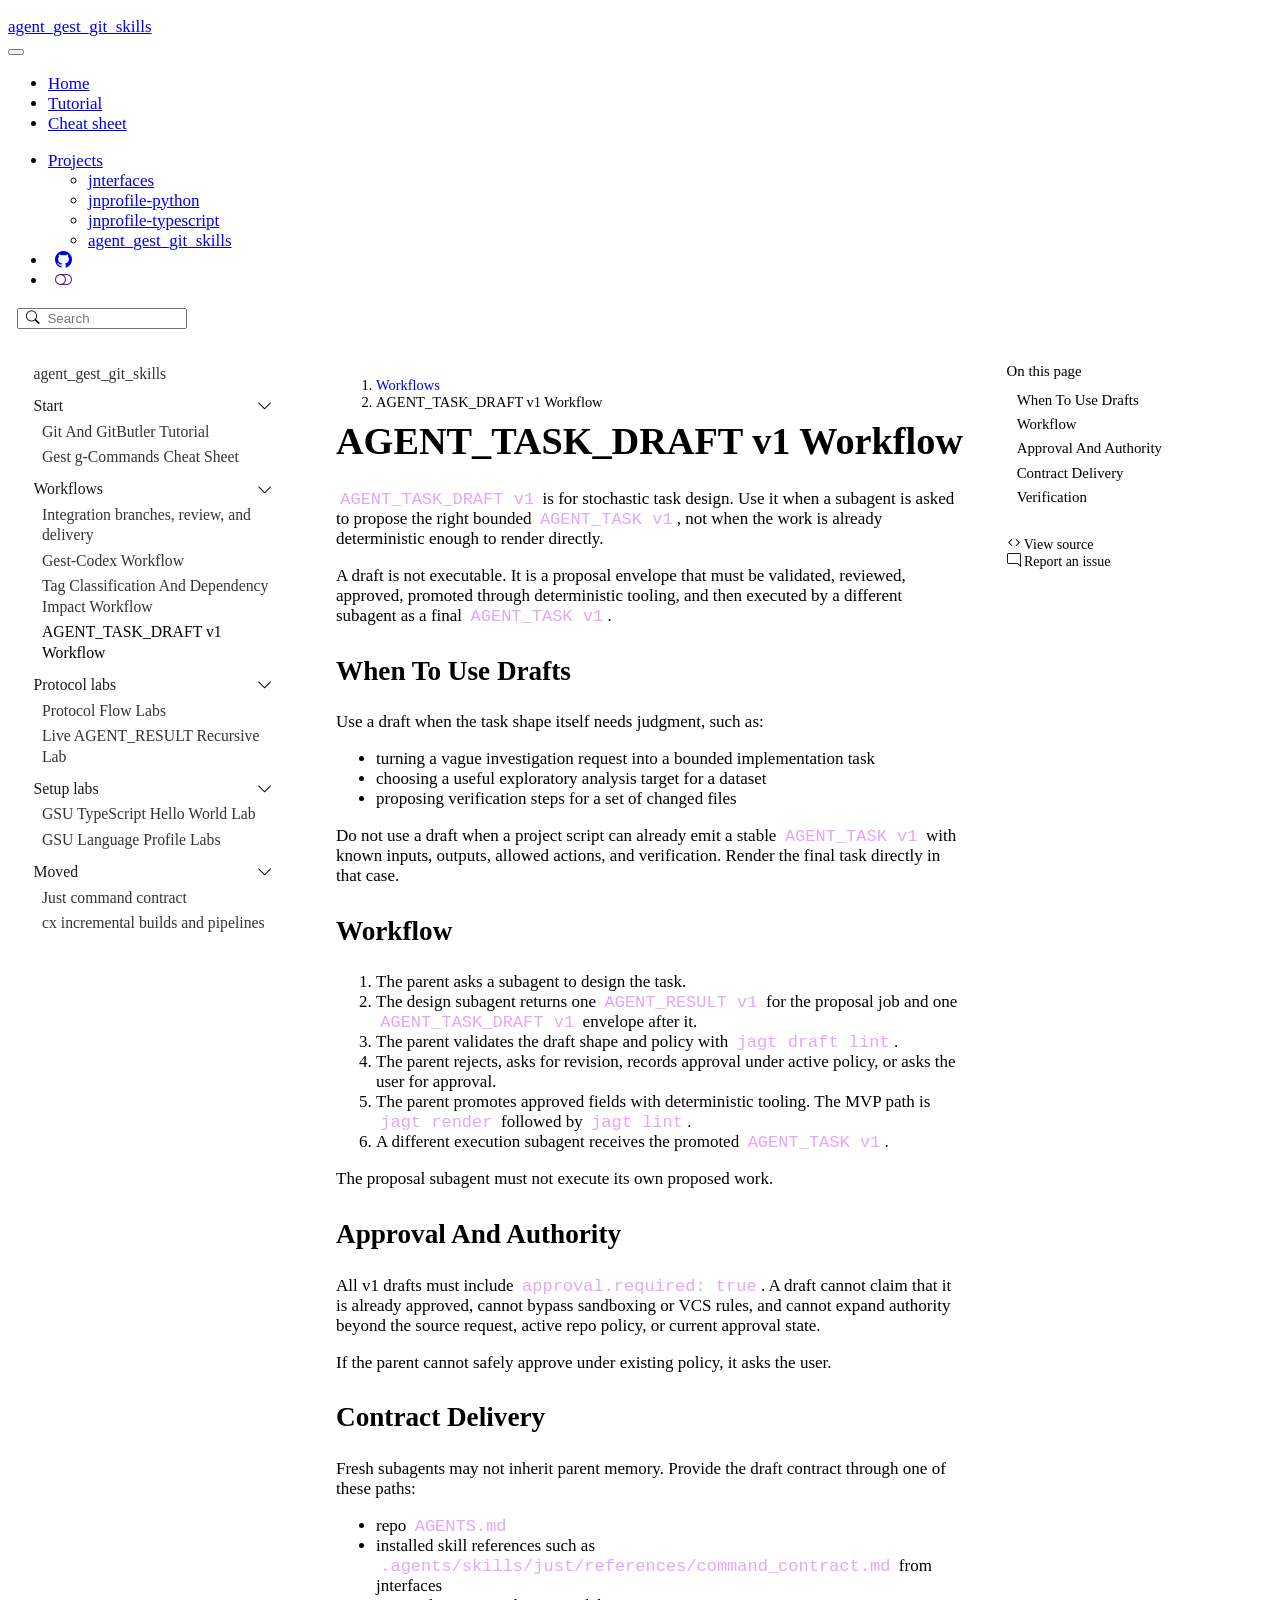
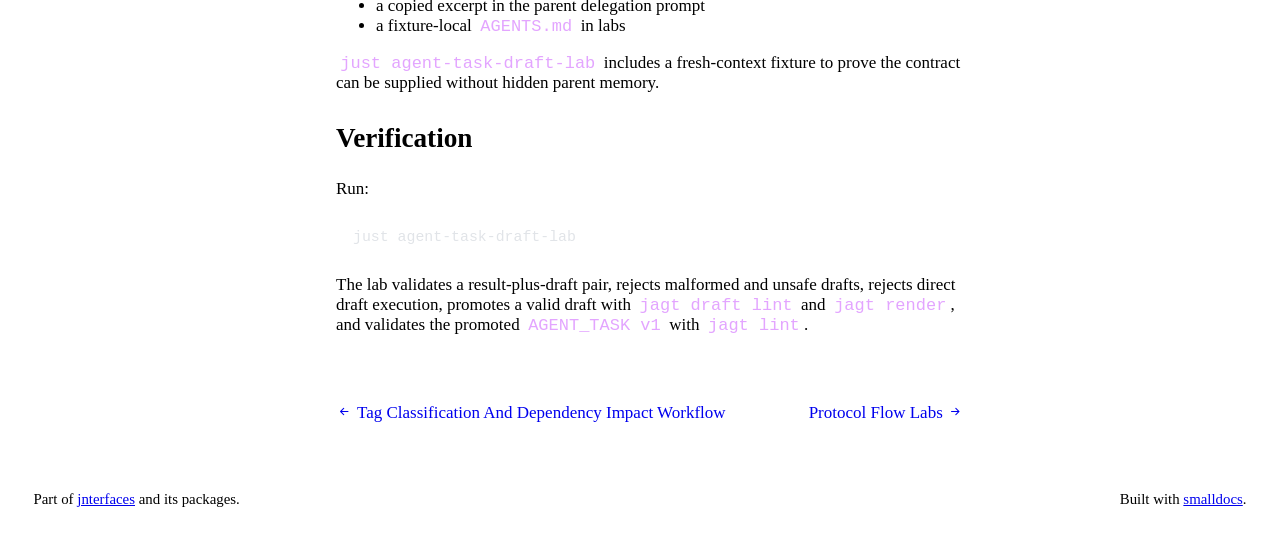
==== agent_task_draft_workflow.html @ 834cd5a5 "Built site" ====
<!doctype html><html lang="en"><head><meta charset="utf-8"><meta name="generator" content="smalldocs-0.5.4"><meta name="viewport" content="width=device-width, initial-scale=1.0, user-scalable=yes"><title>AGENT_TASK_DRAFT v1 Workflow – agent_gest_git_skills</title><link rel="stylesheet" href="site_libs/themes/cosmo.min.css" data-mode="light" class="quarto-color-scheme" id="quarto-bootstrap-light" media="not all and (prefers-color-scheme: dark)"><link rel="stylesheet" href="site_libs/themes/darkly.min.css" data-mode="dark" class="quarto-color-scheme quarto-color-alternate" id="quarto-bootstrap-dark" media="(prefers-color-scheme: dark)"><link rel="stylesheet" href="site_libs/bootstrap-icons/bootstrap-icons.min.css"><link rel="stylesheet" href="site_libs/smalldocs.css"><meta name="smalldocs:offset" content="./"><script src="site_libs/bootstrap/bootstrap.bundle.min.js"></script><script src="site_libs/fuse/fuse.min.js"></script><script src="site_libs/smalldocs.js" defer></script><script>(function(){var d=document.documentElement,s=null;try{s=localStorage.getItem('smalldocs-scheme')}catch(e){}var alt=s?s==='alternate':!!(window.matchMedia&&matchMedia('(prefers-color-scheme: dark)').matches);var ls=document.querySelectorAll('link.quarto-color-scheme');if(alt)d.dataset.scheme='alternate';if(s)ls.forEach(function(l){var on=l.classList.contains('quarto-color-alternate')===alt;if(on)l.setAttribute('blocking','render');l.media=on?'all':'not all'});var on=ls[alt?1:0];if(on&&on.dataset.mode==='dark')d.classList.add('quarto-dark')})();</script></head><body class="nav-sidebar floating nav-fixed"><header id="quarto-header" class="headroom sticky-top"><nav class="navbar navbar-expand-lg sd-navbar-default"><div class="navbar-container container-fluid"><div class="navbar-brand-container mx-auto"><a class="navbar-brand" href="index.html"><span class="navbar-title">agent_gest_git_skills</span></a></div><button class="navbar-toggler" type="button" data-bs-toggle="collapse" data-bs-target="#navbarCollapse" aria-controls="navbarCollapse" aria-expanded="false" aria-label="Toggle navigation"><span class="navbar-toggler-icon"></span></button><div class="collapse navbar-collapse" id="navbarCollapse"><ul class="navbar-nav navbar-nav-scroll me-auto"><li class="nav-item"><a class="nav-link" href="index.html"><span class="menu-text">Home</span></a></li><li class="nav-item"><a class="nav-link" href="TUTORIAL.html"><span class="menu-text">Tutorial</span></a></li><li class="nav-item"><a class="nav-link" href="g_commands_cheatsheet.html"><span class="menu-text">Cheat sheet</span></a></li></ul><ul class="navbar-nav navbar-nav-scroll ms-auto"><li class="nav-item dropdown"><a class="nav-link dropdown-toggle" href="#" id="nav-menu-1" role="link" data-bs-toggle="dropdown" aria-expanded="false"><span class="menu-text">Projects</span></a><ul class="dropdown-menu" aria-labelledby="nav-menu-1"><li class=""><a class="dropdown-item" href="https://rahuldave.github.io/jnterfaces/"><span class="menu-text">jnterfaces</span></a></li><li class=""><a class="dropdown-item" href="https://rahuldave.github.io/jnprofile-python/"><span class="menu-text">jnprofile-python</span></a></li><li class=""><a class="dropdown-item" href="https://rahuldave.github.io/jnprofile-typescript/"><span class="menu-text">jnprofile-typescript</span></a></li><li class=""><a class="dropdown-item" href="https://rahuldave.github.io/agent_gest_git_skills/"><span class="menu-text">agent_gest_git_skills</span></a></li></ul></li><li class="nav-item compact"><a class="nav-link" href="https://github.com/rahuldave/agent_gest_git_skills" aria-label="github"><i class="bi bi-github" role="img"></i></a></li><li class="nav-item compact"><a class="quarto-color-scheme-toggle nav-link" href="" title="Toggle dark mode" onclick="window.smalldocsToggleScheme(); return false;"><i class="bi"></i></a></li></ul><div class="quarto-navbar-tools"><div class="smalldocs-search" id="quarto-search"><i class="bi bi-search" aria-hidden="true"></i><input type="search" class="form-control form-control-sm" placeholder="Search" aria-label="Search" autocomplete="off"><div class="smalldocs-search-results dropdown-menu"></div></div></div></div></div></nav><nav class="quarto-secondary-nav"><div class="container-fluid d-flex"><button type="button" class="quarto-btn-toggle btn" aria-controls="quarto-sidebar" aria-label="Toggle sidebar navigation"><i class="bi bi-layout-text-sidebar-reverse"></i></button><nav class="quarto-page-breadcrumbs" aria-label="breadcrumb"><ol class="breadcrumb"><li class="breadcrumb-item"><a href="integration_delivery_workflow.html">Workflows</a></li><li class="breadcrumb-item"><a href="agent_task_draft_workflow.html">AGENT_TASK_DRAFT v1 Workflow</a></li></ol></nav></div></nav></header><div id="quarto-content" class="quarto-container page-columns page-rows-contents page-layout-article has-sidebar has-margin"><nav id="quarto-sidebar" class="sidebar collapse collapse-horizontal quarto-sidebar-collapse-item sidebar-navigation floating overflow-auto"><div class="sidebar-menu-container"><ul class="list-unstyled mt-1"><li class="sidebar-item"><div class="sidebar-item-container"><a href="index.html" class="sidebar-item-text sidebar-link"><span class="menu-text">agent_gest_git_skills</span></a></div></li><li class="sidebar-item sidebar-item-section"><div class="sidebar-item-container"><a class="sidebar-item-text sidebar-link text-start" data-bs-toggle="collapse" data-bs-target="#quarto-sidebar-section-2" role="navigation" aria-expanded="true"><span class="menu-text">Start</span></a><a class="sidebar-item-toggle text-start" data-bs-toggle="collapse" data-bs-target="#quarto-sidebar-section-2" role="navigation" aria-expanded="true" aria-label="Toggle section"><i class="bi bi-chevron-right ms-2"></i></a></div><ul id="quarto-sidebar-section-2" class="collapse list-unstyled sidebar-section depth1 show"><li class="sidebar-item"><div class="sidebar-item-container"><a href="TUTORIAL.html" class="sidebar-item-text sidebar-link"><span class="menu-text">Git And GitButler Tutorial</span></a></div></li><li class="sidebar-item"><div class="sidebar-item-container"><a href="g_commands_cheatsheet.html" class="sidebar-item-text sidebar-link"><span class="menu-text">Gest g-Commands Cheat Sheet</span></a></div></li></ul></li><li class="sidebar-item sidebar-item-section"><div class="sidebar-item-container"><a class="sidebar-item-text sidebar-link text-start" data-bs-toggle="collapse" data-bs-target="#quarto-sidebar-section-3" role="navigation" aria-expanded="true"><span class="menu-text">Workflows</span></a><a class="sidebar-item-toggle text-start" data-bs-toggle="collapse" data-bs-target="#quarto-sidebar-section-3" role="navigation" aria-expanded="true" aria-label="Toggle section"><i class="bi bi-chevron-right ms-2"></i></a></div><ul id="quarto-sidebar-section-3" class="collapse list-unstyled sidebar-section depth1 show"><li class="sidebar-item"><div class="sidebar-item-container"><a href="integration_delivery_workflow.html" class="sidebar-item-text sidebar-link"><span class="menu-text">Integration branches, review, and delivery</span></a></div></li><li class="sidebar-item"><div class="sidebar-item-container"><a href="gest_codex_workflow.html" class="sidebar-item-text sidebar-link"><span class="menu-text">Gest-Codex Workflow</span></a></div></li><li class="sidebar-item"><div class="sidebar-item-container"><a href="tag_dependency_workflow.html" class="sidebar-item-text sidebar-link"><span class="menu-text">Tag Classification And Dependency Impact Workflow</span></a></div></li><li class="sidebar-item"><div class="sidebar-item-container"><a href="agent_task_draft_workflow.html" class="sidebar-item-text sidebar-link active" aria-current="page"><span class="menu-text">AGENT_TASK_DRAFT v1 Workflow</span></a></div></li></ul></li><li class="sidebar-item sidebar-item-section"><div class="sidebar-item-container"><a class="sidebar-item-text sidebar-link text-start" data-bs-toggle="collapse" data-bs-target="#quarto-sidebar-section-4" role="navigation" aria-expanded="true"><span class="menu-text">Protocol labs</span></a><a class="sidebar-item-toggle text-start" data-bs-toggle="collapse" data-bs-target="#quarto-sidebar-section-4" role="navigation" aria-expanded="true" aria-label="Toggle section"><i class="bi bi-chevron-right ms-2"></i></a></div><ul id="quarto-sidebar-section-4" class="collapse list-unstyled sidebar-section depth1 show"><li class="sidebar-item"><div class="sidebar-item-container"><a href="protocol_flows.html" class="sidebar-item-text sidebar-link"><span class="menu-text">Protocol Flow Labs</span></a></div></li><li class="sidebar-item"><div class="sidebar-item-container"><a href="live_agent_result_recursive_lab.html" class="sidebar-item-text sidebar-link"><span class="menu-text">Live AGENT_RESULT Recursive Lab</span></a></div></li></ul></li><li class="sidebar-item sidebar-item-section"><div class="sidebar-item-container"><a class="sidebar-item-text sidebar-link text-start" data-bs-toggle="collapse" data-bs-target="#quarto-sidebar-section-5" role="navigation" aria-expanded="true"><span class="menu-text">Setup labs</span></a><a class="sidebar-item-toggle text-start" data-bs-toggle="collapse" data-bs-target="#quarto-sidebar-section-5" role="navigation" aria-expanded="true" aria-label="Toggle section"><i class="bi bi-chevron-right ms-2"></i></a></div><ul id="quarto-sidebar-section-5" class="collapse list-unstyled sidebar-section depth1 show"><li class="sidebar-item"><div class="sidebar-item-container"><a href="gsu_typescript_hello_world.html" class="sidebar-item-text sidebar-link"><span class="menu-text">GSU TypeScript Hello World Lab</span></a></div></li><li class="sidebar-item"><div class="sidebar-item-container"><a href="gsu_language_profile_labs.html" class="sidebar-item-text sidebar-link"><span class="menu-text">GSU Language Profile Labs</span></a></div></li></ul></li><li class="sidebar-item sidebar-item-section"><div class="sidebar-item-container"><a class="sidebar-item-text sidebar-link text-start" data-bs-toggle="collapse" data-bs-target="#quarto-sidebar-section-6" role="navigation" aria-expanded="true"><span class="menu-text">Moved</span></a><a class="sidebar-item-toggle text-start" data-bs-toggle="collapse" data-bs-target="#quarto-sidebar-section-6" role="navigation" aria-expanded="true" aria-label="Toggle section"><i class="bi bi-chevron-right ms-2"></i></a></div><ul id="quarto-sidebar-section-6" class="collapse list-unstyled sidebar-section depth1 show"><li class="sidebar-item"><div class="sidebar-item-container"><a href="just_command_contract.html" class="sidebar-item-text sidebar-link"><span class="menu-text">Just command contract</span></a></div></li><li class="sidebar-item"><div class="sidebar-item-container"><a href="cx_incremental_pipelines.html" class="sidebar-item-text sidebar-link"><span class="menu-text">cx incremental builds and pipelines</span></a></div></li></ul></li></ul></div></nav><div id="quarto-sidebar-glass" class="quarto-sidebar-collapse-item"></div><div id="quarto-margin-sidebar" class="sidebar margin-sidebar"><nav id="TOC" role="doc-toc" class="toc-active"><h2 id="toc-title">On this page</h2><ul><li><a href="#when-to-use-drafts" id="toc-when-to-use-drafts" class="nav-link" data-scroll-target="#when-to-use-drafts">When To Use Drafts</a></li><li><a href="#workflow" id="toc-workflow" class="nav-link" data-scroll-target="#workflow">Workflow</a></li><li><a href="#approval-and-authority" id="toc-approval-and-authority" class="nav-link" data-scroll-target="#approval-and-authority">Approval And Authority</a></li><li><a href="#contract-delivery" id="toc-contract-delivery" class="nav-link" data-scroll-target="#contract-delivery">Contract Delivery</a></li><li><a href="#verification" id="toc-verification" class="nav-link" data-scroll-target="#verification">Verification</a></li></ul></nav><div class="toc-actions"><div class="action-links"><a href="https://github.com/rahuldave/agent_gest_git_skills/blob/main/docs/agent_task_draft_workflow.md" class="toc-action"><i class="bi bi-code"></i> View source</a></div><div class="action-links"><a href="https://github.com/rahuldave/agent_gest_git_skills/issues/new" class="toc-action"><i class="bi bi-chat-right"></i> Report an issue</a></div></div></div><main class="content" id="quarto-document-content"><header id="title-block-header" class="quarto-title-block default"><nav class="quarto-page-breadcrumbs quarto-title-breadcrumbs d-none d-lg-block" aria-label="breadcrumb"><ol class="breadcrumb"><li class="breadcrumb-item"><a href="integration_delivery_workflow.html">Workflows</a></li><li class="breadcrumb-item"><a href="agent_task_draft_workflow.html">AGENT_TASK_DRAFT v1 Workflow</a></li></ol></nav><div class="quarto-title"><h1 class="title">AGENT_TASK_DRAFT v1 Workflow</h1></div><div class="quarto-title-meta"></div></header><p><code>AGENT_TASK_DRAFT v1</code> is for stochastic task design. Use it when a subagent is
asked to propose the right bounded <code>AGENT_TASK v1</code>, not when the work is
already deterministic enough to render directly.</p>
<p>A draft is not executable. It is a proposal envelope that must be validated,
reviewed, approved, promoted through deterministic tooling, and then executed
by a different subagent as a final <code>AGENT_TASK v1</code>.</p>
<section id="when-to-use-drafts" class="level2">
<h2 class="anchored" data-anchor-id="when-to-use-drafts">When To Use Drafts</h2>
<p>Use a draft when the task shape itself needs judgment, such as:</p>
<ul>
<li>turning a vague investigation request into a bounded implementation task</li>
<li>choosing a useful exploratory analysis target for a dataset</li>
<li>proposing verification steps for a set of changed files</li>
</ul>
<p>Do not use a draft when a project script can already emit a stable
<code>AGENT_TASK v1</code> with known inputs, outputs, allowed actions, and verification.
Render the final task directly in that case.</p>
</section>
<section id="workflow" class="level2">
<h2 class="anchored" data-anchor-id="workflow">Workflow</h2>
<ol>
<li>The parent asks a subagent to design the task.</li>
<li>The design subagent returns one <code>AGENT_RESULT v1</code> for the proposal job and
one <code>AGENT_TASK_DRAFT v1</code> envelope after it.</li>
<li>The parent validates the draft shape and policy with <code>jagt draft lint</code>.</li>
<li>The parent rejects, asks for revision, records approval under active policy,
or asks the user for approval.</li>
<li>The parent promotes approved fields with deterministic tooling. The MVP path
is <code>jagt render</code> followed by <code>jagt lint</code>.</li>
<li>A different execution subagent receives the promoted <code>AGENT_TASK v1</code>.</li>
</ol>
<p>The proposal subagent must not execute its own proposed work.</p>
</section>
<section id="approval-and-authority" class="level2">
<h2 class="anchored" data-anchor-id="approval-and-authority">Approval And Authority</h2>
<p>All v1 drafts must include <code>approval.required: true</code>. A draft cannot claim that
it is already approved, cannot bypass sandboxing or VCS rules, and cannot
expand authority beyond the source request, active repo policy, or current
approval state.</p>
<p>If the parent cannot safely approve under existing policy, it asks the user.</p>
</section>
<section id="contract-delivery" class="level2">
<h2 class="anchored" data-anchor-id="contract-delivery">Contract Delivery</h2>
<p>Fresh subagents may not inherit parent memory. Provide the draft contract
through one of these paths:</p>
<ul>
<li>repo <code>AGENTS.md</code></li>
<li>installed skill references such as
<code>.agents/skills/just/references/command_contract.md</code> from jnterfaces</li>
<li>a copied excerpt in the parent delegation prompt</li>
<li>a fixture-local <code>AGENTS.md</code> in labs</li>
</ul>
<p><code>just agent-task-draft-lab</code> includes a fresh-context fixture to prove the
contract can be supplied without hidden parent memory.</p>
</section>
<section id="verification" class="level2">
<h2 class="anchored" data-anchor-id="verification">Verification</h2>
<p>Run:</p>
<div class="code-copy-outer-scaffold"><div class="sourceCode" id="cb1"><pre class="sourceCode bash code-with-copy"><code class="sourceCode bash">just agent-task-draft-lab</code></pre></div><button title="Copy to Clipboard" class="code-copy-button"><i class="bi"></i></button></div>
<p>The lab validates a result-plus-draft pair, rejects malformed and unsafe
drafts, rejects direct draft execution, promotes a valid draft with
<code>jagt draft lint</code> and <code>jagt render</code>, and validates the promoted
<code>AGENT_TASK v1</code> with <code>jagt lint</code>.</p>
</section>
<nav class="page-navigation"><div class="nav-page nav-page-previous"><a href="tag_dependency_workflow.html" class="pagination-link"><i class="bi bi-arrow-left-short"></i> <span class="nav-page-text">Tag Classification And Dependency Impact Workflow</span></a></div><div class="nav-page nav-page-next"><a href="protocol_flows.html" class="pagination-link"><span class="nav-page-text">Protocol Flow Labs</span> <i class="bi bi-arrow-right-short"></i></a></div></nav></main></div><footer class="footer"><div class="nav-footer"><div class="nav-footer-left">Part of <a href="https://rahuldave.github.io/jnterfaces/">jnterfaces</a> and its packages.</div><div class="nav-footer-center"></div><div class="nav-footer-right">Built with <a href="https://docs.smallish.dev/">smalldocs</a>.</div></div></footer></body></html>
---- site_libs/themes/cosmo.min.css ----
@charset "UTF-8";/*!
 * Bootswatch v5.3.8 (https://bootswatch.com)
 * Theme: cosmo
 * Copyright 2012-2025 Thomas Park
 * Licensed under MIT
 * Based on Bootstrap
*//*!
 * Bootstrap  v5.3.8 (https://getbootstrap.com/)
 * Copyright 2011-2025 The Bootstrap Authors
 * Licensed under MIT (https://github.com/twbs/bootstrap/blob/main/LICENSE)
 */@import url(https://fonts.googleapis.com/css2?family=Source+Sans+Pro:wght@300;400;700&display=swap);:root,[data-bs-theme=light]{--bs-blue:#2780e3;--bs-indigo:#6610f2;--bs-purple:#613d7c;--bs-pink:#e83e8c;--bs-red:#ff0039;--bs-orange:#f0ad4e;--bs-yellow:#ff7518;--bs-green:#3fb618;--bs-teal:#20c997;--bs-cyan:#9954bb;--bs-black:#000;--bs-white:#fff;--bs-gray:#868e96;--bs-gray-dark:#373a3c;--bs-gray-100:#f8f9fa;--bs-gray-200:#e9ecef;--bs-gray-300:#dee2e6;--bs-gray-400:#ced4da;--bs-gray-500:#adb5bd;--bs-gray-600:#868e96;--bs-gray-700:#495057;--bs-gray-800:#373a3c;--bs-gray-900:#212529;--bs-primary:#2780e3;--bs-secondary:#373a3c;--bs-success:#3fb618;--bs-info:#9954bb;--bs-warning:#ff7518;--bs-danger:#ff0039;--bs-light:#f8f9fa;--bs-dark:#373a3c;--bs-primary-rgb:39,128,227;--bs-secondary-rgb:55,58,60;--bs-success-rgb:63,182,24;--bs-info-rgb:153,84,187;--bs-warning-rgb:255,117,24;--bs-danger-rgb:255,0,57;--bs-light-rgb:248,249,250;--bs-dark-rgb:55,58,60;--bs-primary-text-emphasis:#10335b;--bs-secondary-text-emphasis:#161718;--bs-success-text-emphasis:#19490a;--bs-info-text-emphasis:#3d224b;--bs-warning-text-emphasis:#662f0a;--bs-danger-text-emphasis:#660017;--bs-light-text-emphasis:#495057;--bs-dark-text-emphasis:#495057;--bs-primary-bg-subtle:#d4e6f9;--bs-secondary-bg-subtle:#d7d8d8;--bs-success-bg-subtle:#d9f0d1;--bs-info-bg-subtle:#ebddf1;--bs-warning-bg-subtle:#ffe3d1;--bs-danger-bg-subtle:#ffccd7;--bs-light-bg-subtle:#fcfcfd;--bs-dark-bg-subtle:#ced4da;--bs-primary-border-subtle:#a9ccf4;--bs-secondary-border-subtle:#afb0b1;--bs-success-border-subtle:#b2e2a3;--bs-info-border-subtle:#d6bbe4;--bs-warning-border-subtle:#ffc8a3;--bs-danger-border-subtle:#ff99b0;--bs-light-border-subtle:#e9ecef;--bs-dark-border-subtle:#adb5bd;--bs-white-rgb:255,255,255;--bs-black-rgb:0,0,0;--bs-font-sans-serif:"Source Sans Pro",-apple-system,BlinkMacSystemFont,"Segoe UI",Roboto,"Helvetica Neue",Arial,sans-serif,"Apple Color Emoji","Segoe UI Emoji","Segoe UI Symbol";--bs-font-monospace:SFMono-Regular,Menlo,Monaco,Consolas,"Liberation Mono","Courier New",monospace;--bs-gradient:linear-gradient(180deg, rgba(255, 255, 255, 0.15), rgba(255, 255, 255, 0));--bs-body-font-family:var(--bs-font-sans-serif);--bs-body-font-size:1rem;--bs-body-font-weight:400;--bs-body-line-height:1.5;--bs-body-color:#373a3c;--bs-body-color-rgb:55,58,60;--bs-body-bg:#fff;--bs-body-bg-rgb:255,255,255;--bs-emphasis-color:#000;--bs-emphasis-color-rgb:0,0,0;--bs-secondary-color:rgba(55, 58, 60, 0.75);--bs-secondary-color-rgb:55,58,60;--bs-secondary-bg:#e9ecef;--bs-secondary-bg-rgb:233,236,239;--bs-tertiary-color:rgba(55, 58, 60, 0.5);--bs-tertiary-color-rgb:55,58,60;--bs-tertiary-bg:#f8f9fa;--bs-tertiary-bg-rgb:248,249,250;--bs-heading-color:inherit;--bs-link-color:#2780e3;--bs-link-color-rgb:39,128,227;--bs-link-decoration:underline;--bs-link-hover-color:#1f66b6;--bs-link-hover-color-rgb:31,102,182;--bs-code-color:#e83e8c;--bs-highlight-color:#373a3c;--bs-highlight-bg:#ffe3d1;--bs-border-width:1px;--bs-border-style:solid;--bs-border-color:#dee2e6;--bs-border-color-translucent:rgba(0, 0, 0, 0.175);--bs-border-radius:0.375rem;--bs-border-radius-sm:0.25rem;--bs-border-radius-lg:0.5rem;--bs-border-radius-xl:1rem;--bs-border-radius-xxl:2rem;--bs-border-radius-2xl:var(--bs-border-radius-xxl);--bs-border-radius-pill:50rem;--bs-box-shadow:0 0.5rem 1rem rgba(0, 0, 0, 0.15);--bs-box-shadow-sm:0 0.125rem 0.25rem rgba(0, 0, 0, 0.075);--bs-box-shadow-lg:0 1rem 3rem rgba(0, 0, 0, 0.175);--bs-box-shadow-inset:inset 0 1px 2px rgba(0, 0, 0, 0.075);--bs-focus-ring-width:0.25rem;--bs-focus-ring-opacity:0.25;--bs-focus-ring-color:rgba(39, 128, 227, 0.25);--bs-form-valid-color:#3fb618;--bs-form-valid-border-color:#3fb618;--bs-form-invalid-color:#ff0039;--bs-form-invalid-border-color:#ff0039}[data-bs-theme=dark]{color-scheme:dark;--bs-body-color:#dee2e6;--bs-body-color-rgb:222,226,230;--bs-body-bg:#212529;--bs-body-bg-rgb:33,37,41;--bs-emphasis-color:#fff;--bs-emphasis-color-rgb:255,255,255;--bs-secondary-color:rgba(222, 226, 230, 0.75);--bs-secondary-color-rgb:222,226,230;--bs-secondary-bg:#373a3c;--bs-secondary-bg-rgb:55,58,60;--bs-tertiary-color:rgba(222, 226, 230, 0.5);--bs-tertiary-color-rgb:222,226,230;--bs-tertiary-bg:#2c3033;--bs-tertiary-bg-rgb:44,48,51;--bs-primary-text-emphasis:#7db3ee;--bs-secondary-text-emphasis:#87898a;--bs-success-text-emphasis:#8cd374;--bs-info-text-emphasis:#c298d6;--bs-warning-text-emphasis:#ffac74;--bs-danger-text-emphasis:#ff6688;--bs-light-text-emphasis:#f8f9fa;--bs-dark-text-emphasis:#dee2e6;--bs-primary-bg-subtle:#081a2d;--bs-secondary-bg-subtle:#0b0c0c;--bs-success-bg-subtle:#0d2405;--bs-info-bg-subtle:#1f1125;--bs-warning-bg-subtle:#331705;--bs-danger-bg-subtle:#33000b;--bs-light-bg-subtle:#373a3c;--bs-dark-bg-subtle:#1c1d1e;--bs-primary-border-subtle:#174d88;--bs-secondary-border-subtle:#212324;--bs-success-border-subtle:#266d0e;--bs-info-border-subtle:#5c3270;--bs-warning-border-subtle:#99460e;--bs-danger-border-subtle:#990022;--bs-light-border-subtle:#495057;--bs-dark-border-subtle:#373a3c;--bs-heading-color:inherit;--bs-link-color:#7db3ee;--bs-link-hover-color:#97c2f1;--bs-link-color-rgb:125,179,238;--bs-link-hover-color-rgb:151,194,241;--bs-code-color:#f18bba;--bs-highlight-color:#dee2e6;--bs-highlight-bg:#662f0a;--bs-border-color:#495057;--bs-border-color-translucent:rgba(255, 255, 255, 0.15);--bs-form-valid-color:#8cd374;--bs-form-valid-border-color:#8cd374;--bs-form-invalid-color:#ff6688;--bs-form-invalid-border-color:#ff6688}*,::after,::before{box-sizing:border-box}@media (prefers-reduced-motion:no-preference){:root{scroll-behavior:smooth}}body{margin:0;font-family:var(--bs-body-font-family);font-size:var(--bs-body-font-size);font-weight:var(--bs-body-font-weight);line-height:var(--bs-body-line-height);color:var(--bs-body-color);text-align:var(--bs-body-text-align);background-color:var(--bs-body-bg);-webkit-text-size-adjust:100%;-webkit-tap-highlight-color:transparent}hr{margin:1rem 0;color:inherit;border:0;border-top:var(--bs-border-width) solid;opacity:.25}.h1,.h2,.h3,.h4,.h5,.h6,h1,h2,h3,h4,h5,h6{margin-top:0;margin-bottom:.5rem;font-weight:400;line-height:1.2;color:var(--bs-heading-color)}.h1,h1{font-size:calc(1.375rem + 1.5vw)}@media (min-width:1200px){.h1,h1{font-size:2.5rem}}.h2,h2{font-size:calc(1.325rem + .9vw)}@media (min-width:1200px){.h2,h2{font-size:2rem}}.h3,h3{font-size:calc(1.3rem + .6vw)}@media (min-width:1200px){.h3,h3{font-size:1.75rem}}.h4,h4{font-size:calc(1.275rem + .3vw)}@media (min-width:1200px){.h4,h4{font-size:1.5rem}}.h5,h5{font-size:1.25rem}.h6,h6{font-size:1rem}p{margin-top:0;margin-bottom:1rem}abbr[title]{-webkit-text-decoration:underline dotted;text-decoration:underline dotted;cursor:help;-webkit-text-decoration-skip-ink:none;text-decoration-skip-ink:none}address{margin-bottom:1rem;font-style:normal;line-height:inherit}ol,ul{padding-left:2rem}dl,ol,ul{margin-top:0;margin-bottom:1rem}ol ol,ol ul,ul ol,ul ul{margin-bottom:0}dt{font-weight:700}dd{margin-bottom:.5rem;margin-left:0}blockquote{margin:0 0 1rem}b,strong{font-weight:bolder}.small,small{font-size:.875em}.mark,mark{padding:.1875em;color:var(--bs-highlight-color);background-color:var(--bs-highlight-bg)}sub,sup{position:relative;font-size:.75em;line-height:0;vertical-align:baseline}sub{bottom:-.25em}sup{top:-.5em}a{color:rgba(var(--bs-link-color-rgb),var(--bs-link-opacity,1));text-decoration:underline}a:hover{--bs-link-color-rgb:var(--bs-link-hover-color-rgb)}a:not([href]):not([class]),a:not([href]):not([class]):hover{color:inherit;text-decoration:none}code,kbd,pre,samp{font-family:var(--bs-font-monospace);font-size:1em}pre{display:block;margin-top:0;margin-bottom:1rem;overflow:auto;font-size:.875em}pre code{font-size:inherit;color:inherit;word-break:normal}code{font-size:.875em;color:var(--bs-code-color);word-wrap:break-word}a>code{color:inherit}kbd{padding:.1875rem .375rem;font-size:.875em;color:var(--bs-body-bg);background-color:var(--bs-body-color)}kbd kbd{padding:0;font-size:1em}figure{margin:0 0 1rem}img,svg{vertical-align:middle}table{caption-side:bottom;border-collapse:collapse}caption{padding-top:.5rem;padding-bottom:.5rem;color:var(--bs-secondary-color);text-align:left}th{text-align:inherit;text-align:-webkit-match-parent}tbody,td,tfoot,th,thead,tr{border-color:inherit;border-style:solid;border-width:0}label{display:inline-block}button{border-radius:0}button:focus:not(:focus-visible){outline:0}button,input,optgroup,select,textarea{margin:0;font-family:inherit;font-size:inherit;line-height:inherit}button,select{text-transform:none}[role=button]{cursor:pointer}select{word-wrap:normal}select:disabled{opacity:1}[list]:not([type=date]):not([type=datetime-local]):not([type=month]):not([type=week]):not([type=time])::-webkit-calendar-picker-indicator{display:none!important}[type=button],[type=reset],[type=submit],button{-webkit-appearance:button}[type=button]:not(:disabled),[type=reset]:not(:disabled),[type=submit]:not(:disabled),button:not(:disabled){cursor:pointer}::-moz-focus-inner{padding:0;border-style:none}textarea{resize:vertical}fieldset{min-width:0;padding:0;margin:0;border:0}legend{float:left;width:100%;padding:0;margin-bottom:.5rem;line-height:inherit;font-size:calc(1.275rem + .3vw)}@media (min-width:1200px){legend{font-size:1.5rem}}legend+*{clear:left}::-webkit-datetime-edit-day-field,::-webkit-datetime-edit-fields-wrapper,::-webkit-datetime-edit-hour-field,::-webkit-datetime-edit-minute,::-webkit-datetime-edit-month-field,::-webkit-datetime-edit-text,::-webkit-datetime-edit-year-field{padding:0}::-webkit-inner-spin-button{height:auto}[type=search]{-webkit-appearance:textfield;outline-offset:-2px}[type=search]::-webkit-search-cancel-button{cursor:pointer;filter:grayscale(1)}::-webkit-search-decoration{-webkit-appearance:none}::-webkit-color-swatch-wrapper{padding:0}::-webkit-file-upload-button{font:inherit;-webkit-appearance:button}::file-selector-button{font:inherit;-webkit-appearance:button}output{display:inline-block}iframe{border:0}summary{display:list-item;cursor:pointer}progress{vertical-align:baseline}[hidden]{display:none!important}.lead{font-size:1.25rem;font-weight:300}.display-1{font-weight:300;line-height:1.2;font-size:calc(1.625rem + 4.5vw)}@media (min-width:1200px){.display-1{font-size:5rem}}.display-2{font-weight:300;line-height:1.2;font-size:calc(1.575rem + 3.9vw)}@media (min-width:1200px){.display-2{font-size:4.5rem}}.display-3{font-weight:300;line-height:1.2;font-size:calc(1.525rem + 3.3vw)}@media (min-width:1200px){.display-3{font-size:4rem}}.display-4{font-weight:300;line-height:1.2;font-size:calc(1.475rem + 2.7vw)}@media (min-width:1200px){.display-4{font-size:3.5rem}}.display-5{font-weight:300;line-height:1.2;font-size:calc(1.425rem + 2.1vw)}@media (min-width:1200px){.display-5{font-size:3rem}}.display-6{font-weight:300;line-height:1.2;font-size:calc(1.375rem + 1.5vw)}@media (min-width:1200px){.display-6{font-size:2.5rem}}.list-unstyled{padding-left:0;list-style:none}.list-inline{padding-left:0;list-style:none}.list-inline-item{display:inline-block}.list-inline-item:not(:last-child){margin-right:.5rem}.initialism{font-size:.875em;text-transform:uppercase}.blockquote{margin-bottom:1rem;font-size:1.25rem}.blockquote>:last-child{margin-bottom:0}.blockquote-footer{margin-top:-1rem;margin-bottom:1rem;font-size:.875em;color:#868e96}.blockquote-footer::before{content:"— "}.img-fluid{max-width:100%;height:auto}.img-thumbnail{padding:.25rem;background-color:var(--bs-body-bg);border:var(--bs-border-width) solid var(--bs-border-color);max-width:100%;height:auto}.figure{display:inline-block}.figure-img{margin-bottom:.5rem;line-height:1}.figure-caption{font-size:.875em;color:var(--bs-secondary-color)}.container,.container-fluid,.container-lg,.container-md,.container-sm,.container-xl,.container-xxl{--bs-gutter-x:1.5rem;--bs-gutter-y:0;width:100%;padding-right:calc(var(--bs-gutter-x) * .5);padding-left:calc(var(--bs-gutter-x) * .5);margin-right:auto;margin-left:auto}@media (min-width:576px){.container,.container-sm{max-width:540px}}@media (min-width:768px){.container,.container-md,.container-sm{max-width:720px}}@media (min-width:992px){.container,.container-lg,.container-md,.container-sm{max-width:960px}}@media (min-width:1200px){.container,.container-lg,.container-md,.container-sm,.container-xl{max-width:1140px}}@media (min-width:1400px){.container,.container-lg,.container-md,.container-sm,.container-xl,.container-xxl{max-width:1320px}}:root{--bs-breakpoint-xs:0;--bs-breakpoint-sm:576px;--bs-breakpoint-md:768px;--bs-breakpoint-lg:992px;--bs-breakpoint-xl:1200px;--bs-breakpoint-xxl:1400px}.row{--bs-gutter-x:1.5rem;--bs-gutter-y:0;display:flex;flex-wrap:wrap;margin-top:calc(-1 * var(--bs-gutter-y));margin-right:calc(-.5 * var(--bs-gutter-x));margin-left:calc(-.5 * var(--bs-gutter-x))}.row>*{flex-shrink:0;width:100%;max-width:100%;padding-right:calc(var(--bs-gutter-x) * .5);padding-left:calc(var(--bs-gutter-x) * .5);margin-top:var(--bs-gutter-y)}.col{flex:1 0 0}.row-cols-auto>*{flex:0 0 auto;width:auto}.row-cols-1>*{flex:0 0 auto;width:100%}.row-cols-2>*{flex:0 0 auto;width:50%}.row-cols-3>*{flex:0 0 auto;width:33.33333333%}.row-cols-4>*{flex:0 0 auto;width:25%}.row-cols-5>*{flex:0 0 auto;width:20%}.row-cols-6>*{flex:0 0 auto;width:16.66666667%}.col-auto{flex:0 0 auto;width:auto}.col-1{flex:0 0 auto;width:8.33333333%}.col-2{flex:0 0 auto;width:16.66666667%}.col-3{flex:0 0 auto;width:25%}.col-4{flex:0 0 auto;width:33.33333333%}.col-5{flex:0 0 auto;width:41.66666667%}.col-6{flex:0 0 auto;width:50%}.col-7{flex:0 0 auto;width:58.33333333%}.col-8{flex:0 0 auto;width:66.66666667%}.col-9{flex:0 0 auto;width:75%}.col-10{flex:0 0 auto;width:83.33333333%}.col-11{flex:0 0 auto;width:91.66666667%}.col-12{flex:0 0 auto;width:100%}.offset-1{margin-left:8.33333333%}.offset-2{margin-left:16.66666667%}.offset-3{margin-left:25%}.offset-4{margin-left:33.33333333%}.offset-5{margin-left:41.66666667%}.offset-6{margin-left:50%}.offset-7{margin-left:58.33333333%}.offset-8{margin-left:66.66666667%}.offset-9{margin-left:75%}.offset-10{margin-left:83.33333333%}.offset-11{margin-left:91.66666667%}.g-0,.gx-0{--bs-gutter-x:0}.g-0,.gy-0{--bs-gutter-y:0}.g-1,.gx-1{--bs-gutter-x:0.25rem}.g-1,.gy-1{--bs-gutter-y:0.25rem}.g-2,.gx-2{--bs-gutter-x:0.5rem}.g-2,.gy-2{--bs-gutter-y:0.5rem}.g-3,.gx-3{--bs-gutter-x:1rem}.g-3,.gy-3{--bs-gutter-y:1rem}.g-4,.gx-4{--bs-gutter-x:1.5rem}.g-4,.gy-4{--bs-gutter-y:1.5rem}.g-5,.gx-5{--bs-gutter-x:3rem}.g-5,.gy-5{--bs-gutter-y:3rem}@media (min-width:576px){.col-sm{flex:1 0 0}.row-cols-sm-auto>*{flex:0 0 auto;width:auto}.row-cols-sm-1>*{flex:0 0 auto;width:100%}.row-cols-sm-2>*{flex:0 0 auto;width:50%}.row-cols-sm-3>*{flex:0 0 auto;width:33.33333333%}.row-cols-sm-4>*{flex:0 0 auto;width:25%}.row-cols-sm-5>*{flex:0 0 auto;width:20%}.row-cols-sm-6>*{flex:0 0 auto;width:16.66666667%}.col-sm-auto{flex:0 0 auto;width:auto}.col-sm-1{flex:0 0 auto;width:8.33333333%}.col-sm-2{flex:0 0 auto;width:16.66666667%}.col-sm-3{flex:0 0 auto;width:25%}.col-sm-4{flex:0 0 auto;width:33.33333333%}.col-sm-5{flex:0 0 auto;width:41.66666667%}.col-sm-6{flex:0 0 auto;width:50%}.col-sm-7{flex:0 0 auto;width:58.33333333%}.col-sm-8{flex:0 0 auto;width:66.66666667%}.col-sm-9{flex:0 0 auto;width:75%}.col-sm-10{flex:0 0 auto;width:83.33333333%}.col-sm-11{flex:0 0 auto;width:91.66666667%}.col-sm-12{flex:0 0 auto;width:100%}.offset-sm-0{margin-left:0}.offset-sm-1{margin-left:8.33333333%}.offset-sm-2{margin-left:16.66666667%}.offset-sm-3{margin-left:25%}.offset-sm-4{margin-left:33.33333333%}.offset-sm-5{margin-left:41.66666667%}.offset-sm-6{margin-left:50%}.offset-sm-7{margin-left:58.33333333%}.offset-sm-8{margin-left:66.66666667%}.offset-sm-9{margin-left:75%}.offset-sm-10{margin-left:83.33333333%}.offset-sm-11{margin-left:91.66666667%}.g-sm-0,.gx-sm-0{--bs-gutter-x:0}.g-sm-0,.gy-sm-0{--bs-gutter-y:0}.g-sm-1,.gx-sm-1{--bs-gutter-x:0.25rem}.g-sm-1,.gy-sm-1{--bs-gutter-y:0.25rem}.g-sm-2,.gx-sm-2{--bs-gutter-x:0.5rem}.g-sm-2,.gy-sm-2{--bs-gutter-y:0.5rem}.g-sm-3,.gx-sm-3{--bs-gutter-x:1rem}.g-sm-3,.gy-sm-3{--bs-gutter-y:1rem}.g-sm-4,.gx-sm-4{--bs-gutter-x:1.5rem}.g-sm-4,.gy-sm-4{--bs-gutter-y:1.5rem}.g-sm-5,.gx-sm-5{--bs-gutter-x:3rem}.g-sm-5,.gy-sm-5{--bs-gutter-y:3rem}}@media (min-width:768px){.col-md{flex:1 0 0}.row-cols-md-auto>*{flex:0 0 auto;width:auto}.row-cols-md-1>*{flex:0 0 auto;width:100%}.row-cols-md-2>*{flex:0 0 auto;width:50%}.row-cols-md-3>*{flex:0 0 auto;width:33.33333333%}.row-cols-md-4>*{flex:0 0 auto;width:25%}.row-cols-md-5>*{flex:0 0 auto;width:20%}.row-cols-md-6>*{flex:0 0 auto;width:16.66666667%}.col-md-auto{flex:0 0 auto;width:auto}.col-md-1{flex:0 0 auto;width:8.33333333%}.col-md-2{flex:0 0 auto;width:16.66666667%}.col-md-3{flex:0 0 auto;width:25%}.col-md-4{flex:0 0 auto;width:33.33333333%}.col-md-5{flex:0 0 auto;width:41.66666667%}.col-md-6{flex:0 0 auto;width:50%}.col-md-7{flex:0 0 auto;width:58.33333333%}.col-md-8{flex:0 0 auto;width:66.66666667%}.col-md-9{flex:0 0 auto;width:75%}.col-md-10{flex:0 0 auto;width:83.33333333%}.col-md-11{flex:0 0 auto;width:91.66666667%}.col-md-12{flex:0 0 auto;width:100%}.offset-md-0{margin-left:0}.offset-md-1{margin-left:8.33333333%}.offset-md-2{margin-left:16.66666667%}.offset-md-3{margin-left:25%}.offset-md-4{margin-left:33.33333333%}.offset-md-5{margin-left:41.66666667%}.offset-md-6{margin-left:50%}.offset-md-7{margin-left:58.33333333%}.offset-md-8{margin-left:66.66666667%}.offset-md-9{margin-left:75%}.offset-md-10{margin-left:83.33333333%}.offset-md-11{margin-left:91.66666667%}.g-md-0,.gx-md-0{--bs-gutter-x:0}.g-md-0,.gy-md-0{--bs-gutter-y:0}.g-md-1,.gx-md-1{--bs-gutter-x:0.25rem}.g-md-1,.gy-md-1{--bs-gutter-y:0.25rem}.g-md-2,.gx-md-2{--bs-gutter-x:0.5rem}.g-md-2,.gy-md-2{--bs-gutter-y:0.5rem}.g-md-3,.gx-md-3{--bs-gutter-x:1rem}.g-md-3,.gy-md-3{--bs-gutter-y:1rem}.g-md-4,.gx-md-4{--bs-gutter-x:1.5rem}.g-md-4,.gy-md-4{--bs-gutter-y:1.5rem}.g-md-5,.gx-md-5{--bs-gutter-x:3rem}.g-md-5,.gy-md-5{--bs-gutter-y:3rem}}@media (min-width:992px){.col-lg{flex:1 0 0}.row-cols-lg-auto>*{flex:0 0 auto;width:auto}.row-cols-lg-1>*{flex:0 0 auto;width:100%}.row-cols-lg-2>*{flex:0 0 auto;width:50%}.row-cols-lg-3>*{flex:0 0 auto;width:33.33333333%}.row-cols-lg-4>*{flex:0 0 auto;width:25%}.row-cols-lg-5>*{flex:0 0 auto;width:20%}.row-cols-lg-6>*{flex:0 0 auto;width:16.66666667%}.col-lg-auto{flex:0 0 auto;width:auto}.col-lg-1{flex:0 0 auto;width:8.33333333%}.col-lg-2{flex:0 0 auto;width:16.66666667%}.col-lg-3{flex:0 0 auto;width:25%}.col-lg-4{flex:0 0 auto;width:33.33333333%}.col-lg-5{flex:0 0 auto;width:41.66666667%}.col-lg-6{flex:0 0 auto;width:50%}.col-lg-7{flex:0 0 auto;width:58.33333333%}.col-lg-8{flex:0 0 auto;width:66.66666667%}.col-lg-9{flex:0 0 auto;width:75%}.col-lg-10{flex:0 0 auto;width:83.33333333%}.col-lg-11{flex:0 0 auto;width:91.66666667%}.col-lg-12{flex:0 0 auto;width:100%}.offset-lg-0{margin-left:0}.offset-lg-1{margin-left:8.33333333%}.offset-lg-2{margin-left:16.66666667%}.offset-lg-3{margin-left:25%}.offset-lg-4{margin-left:33.33333333%}.offset-lg-5{margin-left:41.66666667%}.offset-lg-6{margin-left:50%}.offset-lg-7{margin-left:58.33333333%}.offset-lg-8{margin-left:66.66666667%}.offset-lg-9{margin-left:75%}.offset-lg-10{margin-left:83.33333333%}.offset-lg-11{margin-left:91.66666667%}.g-lg-0,.gx-lg-0{--bs-gutter-x:0}.g-lg-0,.gy-lg-0{--bs-gutter-y:0}.g-lg-1,.gx-lg-1{--bs-gutter-x:0.25rem}.g-lg-1,.gy-lg-1{--bs-gutter-y:0.25rem}.g-lg-2,.gx-lg-2{--bs-gutter-x:0.5rem}.g-lg-2,.gy-lg-2{--bs-gutter-y:0.5rem}.g-lg-3,.gx-lg-3{--bs-gutter-x:1rem}.g-lg-3,.gy-lg-3{--bs-gutter-y:1rem}.g-lg-4,.gx-lg-4{--bs-gutter-x:1.5rem}.g-lg-4,.gy-lg-4{--bs-gutter-y:1.5rem}.g-lg-5,.gx-lg-5{--bs-gutter-x:3rem}.g-lg-5,.gy-lg-5{--bs-gutter-y:3rem}}@media (min-width:1200px){.col-xl{flex:1 0 0}.row-cols-xl-auto>*{flex:0 0 auto;width:auto}.row-cols-xl-1>*{flex:0 0 auto;width:100%}.row-cols-xl-2>*{flex:0 0 auto;width:50%}.row-cols-xl-3>*{flex:0 0 auto;width:33.33333333%}.row-cols-xl-4>*{flex:0 0 auto;width:25%}.row-cols-xl-5>*{flex:0 0 auto;width:20%}.row-cols-xl-6>*{flex:0 0 auto;width:16.66666667%}.col-xl-auto{flex:0 0 auto;width:auto}.col-xl-1{flex:0 0 auto;width:8.33333333%}.col-xl-2{flex:0 0 auto;width:16.66666667%}.col-xl-3{flex:0 0 auto;width:25%}.col-xl-4{flex:0 0 auto;width:33.33333333%}.col-xl-5{flex:0 0 auto;width:41.66666667%}.col-xl-6{flex:0 0 auto;width:50%}.col-xl-7{flex:0 0 auto;width:58.33333333%}.col-xl-8{flex:0 0 auto;width:66.66666667%}.col-xl-9{flex:0 0 auto;width:75%}.col-xl-10{flex:0 0 auto;width:83.33333333%}.col-xl-11{flex:0 0 auto;width:91.66666667%}.col-xl-12{flex:0 0 auto;width:100%}.offset-xl-0{margin-left:0}.offset-xl-1{margin-left:8.33333333%}.offset-xl-2{margin-left:16.66666667%}.offset-xl-3{margin-left:25%}.offset-xl-4{margin-left:33.33333333%}.offset-xl-5{margin-left:41.66666667%}.offset-xl-6{margin-left:50%}.offset-xl-7{margin-left:58.33333333%}.offset-xl-8{margin-left:66.66666667%}.offset-xl-9{margin-left:75%}.offset-xl-10{margin-left:83.33333333%}.offset-xl-11{margin-left:91.66666667%}.g-xl-0,.gx-xl-0{--bs-gutter-x:0}.g-xl-0,.gy-xl-0{--bs-gutter-y:0}.g-xl-1,.gx-xl-1{--bs-gutter-x:0.25rem}.g-xl-1,.gy-xl-1{--bs-gutter-y:0.25rem}.g-xl-2,.gx-xl-2{--bs-gutter-x:0.5rem}.g-xl-2,.gy-xl-2{--bs-gutter-y:0.5rem}.g-xl-3,.gx-xl-3{--bs-gutter-x:1rem}.g-xl-3,.gy-xl-3{--bs-gutter-y:1rem}.g-xl-4,.gx-xl-4{--bs-gutter-x:1.5rem}.g-xl-4,.gy-xl-4{--bs-gutter-y:1.5rem}.g-xl-5,.gx-xl-5{--bs-gutter-x:3rem}.g-xl-5,.gy-xl-5{--bs-gutter-y:3rem}}@media (min-width:1400px){.col-xxl{flex:1 0 0}.row-cols-xxl-auto>*{flex:0 0 auto;width:auto}.row-cols-xxl-1>*{flex:0 0 auto;width:100%}.row-cols-xxl-2>*{flex:0 0 auto;width:50%}.row-cols-xxl-3>*{flex:0 0 auto;width:33.33333333%}.row-cols-xxl-4>*{flex:0 0 auto;width:25%}.row-cols-xxl-5>*{flex:0 0 auto;width:20%}.row-cols-xxl-6>*{flex:0 0 auto;width:16.66666667%}.col-xxl-auto{flex:0 0 auto;width:auto}.col-xxl-1{flex:0 0 auto;width:8.33333333%}.col-xxl-2{flex:0 0 auto;width:16.66666667%}.col-xxl-3{flex:0 0 auto;width:25%}.col-xxl-4{flex:0 0 auto;width:33.33333333%}.col-xxl-5{flex:0 0 auto;width:41.66666667%}.col-xxl-6{flex:0 0 auto;width:50%}.col-xxl-7{flex:0 0 auto;width:58.33333333%}.col-xxl-8{flex:0 0 auto;width:66.66666667%}.col-xxl-9{flex:0 0 auto;width:75%}.col-xxl-10{flex:0 0 auto;width:83.33333333%}.col-xxl-11{flex:0 0 auto;width:91.66666667%}.col-xxl-12{flex:0 0 auto;width:100%}.offset-xxl-0{margin-left:0}.offset-xxl-1{margin-left:8.33333333%}.offset-xxl-2{margin-left:16.66666667%}.offset-xxl-3{margin-left:25%}.offset-xxl-4{margin-left:33.33333333%}.offset-xxl-5{margin-left:41.66666667%}.offset-xxl-6{margin-left:50%}.offset-xxl-7{margin-left:58.33333333%}.offset-xxl-8{margin-left:66.66666667%}.offset-xxl-9{margin-left:75%}.offset-xxl-10{margin-left:83.33333333%}.offset-xxl-11{margin-left:91.66666667%}.g-xxl-0,.gx-xxl-0{--bs-gutter-x:0}.g-xxl-0,.gy-xxl-0{--bs-gutter-y:0}.g-xxl-1,.gx-xxl-1{--bs-gutter-x:0.25rem}.g-xxl-1,.gy-xxl-1{--bs-gutter-y:0.25rem}.g-xxl-2,.gx-xxl-2{--bs-gutter-x:0.5rem}.g-xxl-2,.gy-xxl-2{--bs-gutter-y:0.5rem}.g-xxl-3,.gx-xxl-3{--bs-gutter-x:1rem}.g-xxl-3,.gy-xxl-3{--bs-gutter-y:1rem}.g-xxl-4,.gx-xxl-4{--bs-gutter-x:1.5rem}.g-xxl-4,.gy-xxl-4{--bs-gutter-y:1.5rem}.g-xxl-5,.gx-xxl-5{--bs-gutter-x:3rem}.g-xxl-5,.gy-xxl-5{--bs-gutter-y:3rem}}.table{--bs-table-color-type:initial;--bs-table-bg-type:initial;--bs-table-color-state:initial;--bs-table-bg-state:initial;--bs-table-color:initial;--bs-table-bg:var(--bs-body-bg);--bs-table-border-color:var(--bs-border-color);--bs-table-accent-bg:transparent;--bs-table-striped-color:initial;--bs-table-striped-bg:rgba(var(--bs-emphasis-color-rgb), 0.05);--bs-table-active-color:initial;--bs-table-active-bg:rgba(var(--bs-emphasis-color-rgb), 0.1);--bs-table-hover-color:initial;--bs-table-hover-bg:rgba(var(--bs-emphasis-color-rgb), 0.075);width:100%;margin-bottom:1rem;vertical-align:top;border-color:var(--bs-table-border-color)}.table>:not(caption)>*>*{padding:.5rem .5rem;color:var(--bs-table-color-state,var(--bs-table-color-type,var(--bs-table-color)));background-color:var(--bs-table-bg);border-bottom-width:var(--bs-border-width);box-shadow:inset 0 0 0 9999px var(--bs-table-bg-state,var(--bs-table-bg-type,var(--bs-table-accent-bg)))}.table>tbody{vertical-align:inherit}.table>thead{vertical-align:bottom}.table-group-divider{border-top:calc(var(--bs-border-width) * 2) solid currentcolor}.caption-top{caption-side:top}.table-sm>:not(caption)>*>*{padding:.25rem .25rem}.table-bordered>:not(caption)>*{border-width:var(--bs-border-width) 0}.table-bordered>:not(caption)>*>*{border-width:0 var(--bs-border-width)}.table-borderless>:not(caption)>*>*{border-bottom-width:0}.table-borderless>:not(:first-child){border-top-width:0}.table-striped>tbody>tr:nth-of-type(odd)>*{--bs-table-color-type:var(--bs-table-striped-color);--bs-table-bg-type:var(--bs-table-striped-bg)}.table-striped-columns>:not(caption)>tr>:nth-child(2n){--bs-table-color-type:var(--bs-table-striped-color);--bs-table-bg-type:var(--bs-table-striped-bg)}.table-active{--bs-table-color-state:var(--bs-table-active-color);--bs-table-bg-state:var(--bs-table-active-bg)}.table-hover>tbody>tr:hover>*{--bs-table-color-state:var(--bs-table-hover-color);--bs-table-bg-state:var(--bs-table-hover-bg)}.table-primary{--bs-table-color:#000;--bs-table-bg:#d4e6f9;--bs-table-border-color:#aab8c7;--bs-table-striped-bg:#c9dbed;--bs-table-striped-color:#000;--bs-table-active-bg:#bfcfe0;--bs-table-active-color:#000;--bs-table-hover-bg:#c4d5e6;--bs-table-hover-color:#000;color:var(--bs-table-color);border-color:var(--bs-table-border-color)}.table-secondary{--bs-table-color:#000;--bs-table-bg:#d7d8d8;--bs-table-border-color:#acadad;--bs-table-striped-bg:#cccdcd;--bs-table-striped-color:#000;--bs-table-active-bg:#c2c2c2;--bs-table-active-color:#000;--bs-table-hover-bg:#c7c8c8;--bs-table-hover-color:#000;color:var(--bs-table-color);border-color:var(--bs-table-border-color)}.table-success{--bs-table-color:#000;--bs-table-bg:#d9f0d1;--bs-table-border-color:#aec0a7;--bs-table-striped-bg:#cee4c7;--bs-table-striped-color:#000;--bs-table-active-bg:#c3d8bc;--bs-table-active-color:#000;--bs-table-hover-bg:#c9dec1;--bs-table-hover-color:#000;color:var(--bs-table-color);border-color:var(--bs-table-border-color)}.table-info{--bs-table-color:#000;--bs-table-bg:#ebddf1;--bs-table-border-color:#bcb1c1;--bs-table-striped-bg:#dfd2e5;--bs-table-striped-color:#000;--bs-table-active-bg:#d4c7d9;--bs-table-active-color:#000;--bs-table-hover-bg:#d9ccdf;--bs-table-hover-color:#000;color:var(--bs-table-color);border-color:var(--bs-table-border-color)}.table-warning{--bs-table-color:#000;--bs-table-bg:#ffe3d1;--bs-table-border-color:#ccb6a7;--bs-table-striped-bg:#f2d8c7;--bs-table-striped-color:#000;--bs-table-active-bg:#e6ccbc;--bs-table-active-color:#000;--bs-table-hover-bg:#ecd2c1;--bs-table-hover-color:#000;color:var(--bs-table-color);border-color:var(--bs-table-border-color)}.table-danger{--bs-table-color:#000;--bs-table-bg:#ffccd7;--bs-table-border-color:#cca3ac;--bs-table-striped-bg:#f2c2cc;--bs-table-striped-color:#000;--bs-table-active-bg:#e6b8c2;--bs-table-active-color:#000;--bs-table-hover-bg:#ecbdc7;--bs-table-hover-color:#000;color:var(--bs-table-color);border-color:var(--bs-table-border-color)}.table-light{--bs-table-color:#000;--bs-table-bg:#f8f9fa;--bs-table-border-color:#c6c7c8;--bs-table-striped-bg:#ecedee;--bs-table-striped-color:#000;--bs-table-active-bg:#dfe0e1;--bs-table-active-color:#000;--bs-table-hover-bg:#e5e6e7;--bs-table-hover-color:#000;color:var(--bs-table-color);border-color:var(--bs-table-border-color)}.table-dark{--bs-table-color:#fff;--bs-table-bg:#373a3c;--bs-table-border-color:#5f6163;--bs-table-striped-bg:#414446;--bs-table-striped-color:#fff;--bs-table-active-bg:#4b4e50;--bs-table-active-color:#fff;--bs-table-hover-bg:#46494b;--bs-table-hover-color:#fff;color:var(--bs-table-color);border-color:var(--bs-table-border-color)}.table-responsive{overflow-x:auto;-webkit-overflow-scrolling:touch}@media (max-width:575.98px){.table-responsive-sm{overflow-x:auto;-webkit-overflow-scrolling:touch}}@media (max-width:767.98px){.table-responsive-md{overflow-x:auto;-webkit-overflow-scrolling:touch}}@media (max-width:991.98px){.table-responsive-lg{overflow-x:auto;-webkit-overflow-scrolling:touch}}@media (max-width:1199.98px){.table-responsive-xl{overflow-x:auto;-webkit-overflow-scrolling:touch}}@media (max-width:1399.98px){.table-responsive-xxl{overflow-x:auto;-webkit-overflow-scrolling:touch}}.form-label{margin-bottom:.5rem}.col-form-label{padding-top:calc(.375rem + var(--bs-border-width));padding-bottom:calc(.375rem + var(--bs-border-width));margin-bottom:0;font-size:inherit;line-height:1.5}.col-form-label-lg{padding-top:calc(.5rem + var(--bs-border-width));padding-bottom:calc(.5rem + var(--bs-border-width));font-size:1.25rem}.col-form-label-sm{padding-top:calc(.25rem + var(--bs-border-width));padding-bottom:calc(.25rem + var(--bs-border-width));font-size:.875rem}.form-text{margin-top:.25rem;font-size:.875em;color:var(--bs-secondary-color)}.form-control{display:block;width:100%;padding:.375rem .75rem;font-size:1rem;font-weight:400;line-height:1.5;color:var(--bs-body-color);-webkit-appearance:none;-moz-appearance:none;appearance:none;background-color:var(--bs-body-bg);background-clip:padding-box;border:var(--bs-border-width) solid var(--bs-border-color);border-radius:0;transition:border-color .15s ease-in-out,box-shadow .15s ease-in-out}@media (prefers-reduced-motion:reduce){.form-control{transition:none}}.form-control[type=file]{overflow:hidden}.form-control[type=file]:not(:disabled):not([readonly]){cursor:pointer}.form-control:focus{color:var(--bs-body-color);background-color:var(--bs-body-bg);border-color:#93c0f1;outline:0;box-shadow:0 0 0 .25rem rgba(39,128,227,.25)}.form-control::-webkit-date-and-time-value{min-width:85px;height:1.5em;margin:0}.form-control::-webkit-datetime-edit{display:block;padding:0}.form-control::-moz-placeholder{color:var(--bs-secondary-color);opacity:1}.form-control::placeholder{color:var(--bs-secondary-color);opacity:1}.form-control:disabled{background-color:var(--bs-secondary-bg);opacity:1}.form-control::-webkit-file-upload-button{padding:.375rem .75rem;margin:-.375rem -.75rem;-webkit-margin-end:.75rem;margin-inline-end:.75rem;color:var(--bs-body-color);background-color:var(--bs-tertiary-bg);pointer-events:none;border-color:inherit;border-style:solid;border-width:0;border-inline-end-width:var(--bs-border-width);border-radius:0;-webkit-transition:color .15s ease-in-out,background-color .15s ease-in-out,border-color .15s ease-in-out,box-shadow .15s ease-in-out;transition:color .15s ease-in-out,background-color .15s ease-in-out,border-color .15s ease-in-out,box-shadow .15s ease-in-out}.form-control::file-selector-button{padding:.375rem .75rem;margin:-.375rem -.75rem;-webkit-margin-end:.75rem;margin-inline-end:.75rem;color:var(--bs-body-color);background-color:var(--bs-tertiary-bg);pointer-events:none;border-color:inherit;border-style:solid;border-width:0;border-inline-end-width:var(--bs-border-width);border-radius:0;transition:color .15s ease-in-out,background-color .15s ease-in-out,border-color .15s ease-in-out,box-shadow .15s ease-in-out}@media (prefers-reduced-motion:reduce){.form-control::-webkit-file-upload-button{-webkit-transition:none;transition:none}.form-control::file-selector-button{transition:none}}.form-control:hover:not(:disabled):not([readonly])::-webkit-file-upload-button{background-color:var(--bs-secondary-bg)}.form-control:hover:not(:disabled):not([readonly])::file-selector-button{background-color:var(--bs-secondary-bg)}.form-control-plaintext{display:block;width:100%;padding:.375rem 0;margin-bottom:0;line-height:1.5;color:var(--bs-body-color);background-color:transparent;border:solid transparent;border-width:var(--bs-border-width) 0}.form-control-plaintext:focus{outline:0}.form-control-plaintext.form-control-lg,.form-control-plaintext.form-control-sm{padding-right:0;padding-left:0}.form-control-sm{min-height:calc(1.5em + .5rem + calc(var(--bs-border-width) * 2));padding:.25rem .5rem;font-size:.875rem}.form-control-sm::-webkit-file-upload-button{padding:.25rem .5rem;margin:-.25rem -.5rem;-webkit-margin-end:.5rem;margin-inline-end:.5rem}.form-control-sm::file-selector-button{padding:.25rem .5rem;margin:-.25rem -.5rem;-webkit-margin-end:.5rem;margin-inline-end:.5rem}.form-control-lg{min-height:calc(1.5em + 1rem + calc(var(--bs-border-width) * 2));padding:.5rem 1rem;font-size:1.25rem}.form-control-lg::-webkit-file-upload-button{padding:.5rem 1rem;margin:-.5rem -1rem;-webkit-margin-end:1rem;margin-inline-end:1rem}.form-control-lg::file-selector-button{padding:.5rem 1rem;margin:-.5rem -1rem;-webkit-margin-end:1rem;margin-inline-end:1rem}textarea.form-control{min-height:calc(1.5em + .75rem + calc(var(--bs-border-width) * 2))}textarea.form-control-sm{min-height:calc(1.5em + .5rem + calc(var(--bs-border-width) * 2))}textarea.form-control-lg{min-height:calc(1.5em + 1rem + calc(var(--bs-border-width) * 2))}.form-control-color{width:3rem;height:calc(1.5em + .75rem + calc(var(--bs-border-width) * 2));padding:.375rem}.form-control-color:not(:disabled):not([readonly]){cursor:pointer}.form-control-color::-moz-color-swatch{border:0!important}.form-control-color::-webkit-color-swatch{border:0!important}.form-control-color.form-control-sm{height:calc(1.5em + .5rem + calc(var(--bs-border-width) * 2))}.form-control-color.form-control-lg{height:calc(1.5em + 1rem + calc(var(--bs-border-width) * 2))}.form-select{--bs-form-select-bg-img:url("data:image/svg+xml,%3csvg xmlns='http://www.w3.org/2000/svg' viewBox='0 0 16 16'%3e%3cpath fill='none' stroke='%23373a3c' stroke-linecap='round' stroke-linejoin='round' stroke-width='2' d='m2 5 6 6 6-6'/%3e%3c/svg%3e");display:block;width:100%;padding:.375rem 2.25rem .375rem .75rem;font-size:1rem;font-weight:400;line-height:1.5;color:var(--bs-body-color);-webkit-appearance:none;-moz-appearance:none;appearance:none;background-color:var(--bs-body-bg);background-image:var(--bs-form-select-bg-img),var(--bs-form-select-bg-icon,none);background-repeat:no-repeat;background-position:right .75rem center;background-size:16px 12px;border:var(--bs-border-width) solid var(--bs-border-color);border-radius:0;transition:border-color .15s ease-in-out,box-shadow .15s ease-in-out}@media (prefers-reduced-motion:reduce){.form-select{transition:none}}.form-select:focus{border-color:#93c0f1;outline:0;box-shadow:0 0 0 .25rem rgba(39,128,227,.25)}.form-select[multiple],.form-select[size]:not([size="1"]){padding-right:.75rem;background-image:none}.form-select:disabled{background-color:var(--bs-secondary-bg)}.form-select:-moz-focusring{color:transparent;text-shadow:0 0 0 var(--bs-body-color)}.form-select-sm{padding-top:.25rem;padding-bottom:.25rem;padding-left:.5rem;font-size:.875rem}.form-select-lg{padding-top:.5rem;padding-bottom:.5rem;padding-left:1rem;font-size:1.25rem}[data-bs-theme=dark] .form-select{--bs-form-select-bg-img:url("data:image/svg+xml,%3csvg xmlns='http://www.w3.org/2000/svg' viewBox='0 0 16 16'%3e%3cpath fill='none' stroke='%23dee2e6' stroke-linecap='round' stroke-linejoin='round' stroke-width='2' d='m2 5 6 6 6-6'/%3e%3c/svg%3e")}.form-check{display:block;min-height:1.5rem;padding-left:1.5em;margin-bottom:.125rem}.form-check .form-check-input{float:left;margin-left:-1.5em}.form-check-reverse{padding-right:1.5em;padding-left:0;text-align:right}.form-check-reverse .form-check-input{float:right;margin-right:-1.5em;margin-left:0}.form-check-input{--bs-form-check-bg:var(--bs-body-bg);flex-shrink:0;width:1em;height:1em;margin-top:.25em;vertical-align:top;-webkit-appearance:none;-moz-appearance:none;appearance:none;background-color:var(--bs-form-check-bg);background-image:var(--bs-form-check-bg-image);background-repeat:no-repeat;background-position:center;background-size:contain;border:var(--bs-border-width) solid var(--bs-border-color);-webkit-print-color-adjust:exact;color-adjust:exact;print-color-adjust:exact}.form-check-input[type=radio]{border-radius:50%}.form-check-input:active{filter:brightness(90%)}.form-check-input:focus{border-color:#93c0f1;outline:0;box-shadow:0 0 0 .25rem rgba(39,128,227,.25)}.form-check-input:checked{background-color:#2780e3;border-color:#2780e3}.form-check-input:checked[type=checkbox]{--bs-form-check-bg-image:url("data:image/svg+xml,%3csvg xmlns='http://www.w3.org/2000/svg' viewBox='0 0 20 20'%3e%3cpath fill='none' stroke='%23fff' stroke-linecap='round' stroke-linejoin='round' stroke-width='3' d='m6 10 3 3 6-6'/%3e%3c/svg%3e")}.form-check-input:checked[type=radio]{--bs-form-check-bg-image:url("data:image/svg+xml,%3csvg xmlns='http://www.w3.org/2000/svg' viewBox='-4 -4 8 8'%3e%3ccircle r='2' fill='%23fff'/%3e%3c/svg%3e")}.form-check-input[type=checkbox]:indeterminate{background-color:#2780e3;border-color:#2780e3;--bs-form-check-bg-image:url("data:image/svg+xml,%3csvg xmlns='http://www.w3.org/2000/svg' viewBox='0 0 20 20'%3e%3cpath fill='none' stroke='%23fff' stroke-linecap='round' stroke-linejoin='round' stroke-width='3' d='M6 10h8'/%3e%3c/svg%3e")}.form-check-input:disabled{pointer-events:none;filter:none;opacity:.5}.form-check-input:disabled~.form-check-label,.form-check-input[disabled]~.form-check-label{cursor:default;opacity:.5}.form-switch{padding-left:2.5em}.form-switch .form-check-input{--bs-form-switch-bg:url("data:image/svg+xml,%3csvg xmlns='http://www.w3.org/2000/svg' viewBox='-4 -4 8 8'%3e%3ccircle r='3' fill='rgba%280, 0, 0, 0.25%29'/%3e%3c/svg%3e");width:2em;margin-left:-2.5em;background-image:var(--bs-form-switch-bg);background-position:left center;border-radius:0;transition:background-position .15s ease-in-out}@media (prefers-reduced-motion:reduce){.form-switch .form-check-input{transition:none}}.form-switch .form-check-input:focus{--bs-form-switch-bg:url("data:image/svg+xml,%3csvg xmlns='http://www.w3.org/2000/svg' viewBox='-4 -4 8 8'%3e%3ccircle r='3' fill='%2393c0f1'/%3e%3c/svg%3e")}.form-switch .form-check-input:checked{background-position:right center;--bs-form-switch-bg:url("data:image/svg+xml,%3csvg xmlns='http://www.w3.org/2000/svg' viewBox='-4 -4 8 8'%3e%3ccircle r='3' fill='%23fff'/%3e%3c/svg%3e")}.form-switch.form-check-reverse{padding-right:2.5em;padding-left:0}.form-switch.form-check-reverse .form-check-input{margin-right:-2.5em;margin-left:0}.form-check-inline{display:inline-block;margin-right:1rem}.btn-check{position:absolute;clip:rect(0,0,0,0);pointer-events:none}.btn-check:disabled+.btn,.btn-check[disabled]+.btn{pointer-events:none;filter:none;opacity:.65}[data-bs-theme=dark] .form-switch .form-check-input:not(:checked):not(:focus){--bs-form-switch-bg:url("data:image/svg+xml,%3csvg xmlns='http://www.w3.org/2000/svg' viewBox='-4 -4 8 8'%3e%3ccircle r='3' fill='rgba%28255, 255, 255, 0.25%29'/%3e%3c/svg%3e")}.form-range{width:100%;height:1.5rem;padding:0;-webkit-appearance:none;-moz-appearance:none;appearance:none;background-color:transparent}.form-range:focus{outline:0}.form-range:focus::-webkit-slider-thumb{box-shadow:0 0 0 1px #fff,0 0 0 .25rem rgba(39,128,227,.25)}.form-range:focus::-moz-range-thumb{box-shadow:0 0 0 1px #fff,0 0 0 .25rem rgba(39,128,227,.25)}.form-range::-moz-focus-outer{border:0}.form-range::-webkit-slider-thumb{width:1rem;height:1rem;margin-top:-.25rem;-webkit-appearance:none;appearance:none;background-color:#2780e3;border:0;-webkit-transition:background-color .15s ease-in-out,border-color .15s ease-in-out,box-shadow .15s ease-in-out;transition:background-color .15s ease-in-out,border-color .15s ease-in-out,box-shadow .15s ease-in-out}@media (prefers-reduced-motion:reduce){.form-range::-webkit-slider-thumb{-webkit-transition:none;transition:none}}.form-range::-webkit-slider-thumb:active{background-color:#bed9f7}.form-range::-webkit-slider-runnable-track{width:100%;height:.5rem;color:transparent;cursor:pointer;background-color:var(--bs-secondary-bg);border-color:transparent}.form-range::-moz-range-thumb{width:1rem;height:1rem;-moz-appearance:none;appearance:none;background-color:#2780e3;border:0;-moz-transition:background-color .15s ease-in-out,border-color .15s ease-in-out,box-shadow .15s ease-in-out;transition:background-color .15s ease-in-out,border-color .15s ease-in-out,box-shadow .15s ease-in-out}@media (prefers-reduced-motion:reduce){.form-range::-moz-range-thumb{-moz-transition:none;transition:none}}.form-range::-moz-range-thumb:active{background-color:#bed9f7}.form-range::-moz-range-track{width:100%;height:.5rem;color:transparent;cursor:pointer;background-color:var(--bs-secondary-bg);border-color:transparent}.form-range:disabled{pointer-events:none}.form-range:disabled::-webkit-slider-thumb{background-color:var(--bs-secondary-color)}.form-range:disabled::-moz-range-thumb{background-color:var(--bs-secondary-color)}.form-floating{position:relative}.form-floating>.form-control,.form-floating>.form-control-plaintext,.form-floating>.form-select{height:calc(3.5rem + calc(var(--bs-border-width) * 2));min-height:calc(3.5rem + calc(var(--bs-border-width) * 2));line-height:1.25}.form-floating>label{position:absolute;top:0;left:0;z-index:2;max-width:100%;height:100%;padding:1rem .75rem;overflow:hidden;color:rgba(var(--bs-body-color-rgb),.65);text-align:start;text-overflow:ellipsis;white-space:nowrap;pointer-events:none;border:var(--bs-border-width) solid transparent;transform-origin:0 0;transition:opacity .1s ease-in-out,transform .1s ease-in-out}@media (prefers-reduced-motion:reduce){.form-floating>label{transition:none}}.form-floating>.form-control,.form-floating>.form-control-plaintext{padding:1rem .75rem}.form-floating>.form-control-plaintext::-moz-placeholder,.form-floating>.form-control::-moz-placeholder{color:transparent}.form-floating>.form-control-plaintext::placeholder,.form-floating>.form-control::placeholder{color:transparent}.form-floating>.form-control-plaintext:not(:-moz-placeholder-shown),.form-floating>.form-control:not(:-moz-placeholder-shown){padding-top:1.625rem;padding-bottom:.625rem}.form-floating>.form-control-plaintext:focus,.form-floating>.form-control-plaintext:not(:placeholder-shown),.form-floating>.form-control:focus,.form-floating>.form-control:not(:placeholder-shown){padding-top:1.625rem;padding-bottom:.625rem}.form-floating>.form-control-plaintext:-webkit-autofill,.form-floating>.form-control:-webkit-autofill{padding-top:1.625rem;padding-bottom:.625rem}.form-floating>.form-select{padding-top:1.625rem;padding-bottom:.625rem;padding-left:.75rem}.form-floating>.form-control:not(:-moz-placeholder-shown)~label{transform:scale(.85) translateY(-.5rem) translateX(.15rem)}.form-floating>.form-control-plaintext~label,.form-floating>.form-control:focus~label,.form-floating>.form-control:not(:placeholder-shown)~label,.form-floating>.form-select~label{transform:scale(.85) translateY(-.5rem) translateX(.15rem)}.form-floating>.form-control:-webkit-autofill~label{transform:scale(.85) translateY(-.5rem) translateX(.15rem)}.form-floating>textarea:not(:-moz-placeholder-shown)~label::after{position:absolute;inset:1rem 0.375rem;z-index:-1;height:1.5em;content:"";background-color:var(--bs-body-bg)}.form-floating>textarea:focus~label::after,.form-floating>textarea:not(:placeholder-shown)~label::after{position:absolute;inset:1rem 0.375rem;z-index:-1;height:1.5em;content:"";background-color:var(--bs-body-bg)}.form-floating>textarea:disabled~label::after{background-color:var(--bs-secondary-bg)}.form-floating>.form-control-plaintext~label{border-width:var(--bs-border-width) 0}.form-floating>.form-control:disabled~label,.form-floating>:disabled~label{color:#868e96}.input-group{position:relative;display:flex;flex-wrap:wrap;align-items:stretch;width:100%}.input-group>.form-control,.input-group>.form-floating,.input-group>.form-select{position:relative;flex:1 1 auto;width:1%;min-width:0}.input-group>.form-control:focus,.input-group>.form-floating:focus-within,.input-group>.form-select:focus{z-index:5}.input-group .btn{position:relative;z-index:2}.input-group .btn:focus{z-index:5}.input-group-text{display:flex;align-items:center;padding:.375rem .75rem;font-size:1rem;font-weight:400;line-height:1.5;color:var(--bs-body-color);text-align:center;white-space:nowrap;background-color:var(--bs-tertiary-bg);border:var(--bs-border-width) solid var(--bs-border-color)}.input-group-lg>.btn,.input-group-lg>.form-control,.input-group-lg>.form-select,.input-group-lg>.input-group-text{padding:.5rem 1rem;font-size:1.25rem}.input-group-sm>.btn,.input-group-sm>.form-control,.input-group-sm>.form-select,.input-group-sm>.input-group-text{padding:.25rem .5rem;font-size:.875rem}.input-group-lg>.form-select,.input-group-sm>.form-select{padding-right:3rem}.input-group>:not(:first-child):not(.dropdown-menu):not(.valid-tooltip):not(.valid-feedback):not(.invalid-tooltip):not(.invalid-feedback){margin-left:calc(-1 * var(--bs-border-width))}.valid-feedback{display:none;width:100%;margin-top:.25rem;font-size:.875em;color:var(--bs-form-valid-color)}.valid-tooltip{position:absolute;top:100%;z-index:5;display:none;max-width:100%;padding:.25rem .5rem;margin-top:.1rem;font-size:.875rem;color:#fff;background-color:var(--bs-success)}.is-valid~.valid-feedback,.is-valid~.valid-tooltip,.was-validated :valid~.valid-feedback,.was-validated :valid~.valid-tooltip{display:block}.form-control.is-valid,.was-validated .form-control:valid{border-color:var(--bs-form-valid-border-color);padding-right:calc(1.5em + .75rem);background-image:url("data:image/svg+xml,%3csvg xmlns='http://www.w3.org/2000/svg' viewBox='0 0 8 8'%3e%3cpath fill='%233fb618' d='M2.3 6.73.6 4.53c-.4-1.04.46-1.4 1.1-.8l1.1 1.4 3.4-3.8c.6-.63 1.6-.27 1.2.7l-4 4.6c-.43.5-.8.4-1.1.1'/%3e%3c/svg%3e");background-repeat:no-repeat;background-position:right calc(.375em + .1875rem) center;background-size:calc(.75em + .375rem) calc(.75em + .375rem)}.form-control.is-valid:focus,.was-validated .form-control:valid:focus{border-color:var(--bs-form-valid-border-color);box-shadow:0 0 0 .25rem rgba(var(--bs-success-rgb),.25)}.was-validated textarea.form-control:valid,textarea.form-control.is-valid{padding-right:calc(1.5em + .75rem);background-position:top calc(.375em + .1875rem) right calc(.375em + .1875rem)}.form-select.is-valid,.was-validated .form-select:valid{border-color:var(--bs-form-valid-border-color)}.form-select.is-valid:not([multiple]):not([size]),.form-select.is-valid:not([multiple])[size="1"],.was-validated .form-select:valid:not([multiple]):not([size]),.was-validated .form-select:valid:not([multiple])[size="1"]{--bs-form-select-bg-icon:url("data:image/svg+xml,%3csvg xmlns='http://www.w3.org/2000/svg' viewBox='0 0 8 8'%3e%3cpath fill='%233fb618' d='M2.3 6.73.6 4.53c-.4-1.04.46-1.4 1.1-.8l1.1 1.4 3.4-3.8c.6-.63 1.6-.27 1.2.7l-4 4.6c-.43.5-.8.4-1.1.1'/%3e%3c/svg%3e");padding-right:4.125rem;background-position:right .75rem center,center right 2.25rem;background-size:16px 12px,calc(.75em + .375rem) calc(.75em + .375rem)}.form-select.is-valid:focus,.was-validated .form-select:valid:focus{border-color:var(--bs-form-valid-border-color);box-shadow:0 0 0 .25rem rgba(var(--bs-success-rgb),.25)}.form-control-color.is-valid,.was-validated .form-control-color:valid{width:calc(3rem + calc(1.5em + .75rem))}.form-check-input.is-valid,.was-validated .form-check-input:valid{border-color:var(--bs-form-valid-border-color)}.form-check-input.is-valid:checked,.was-validated .form-check-input:valid:checked{background-color:var(--bs-form-valid-color)}.form-check-input.is-valid:focus,.was-validated .form-check-input:valid:focus{box-shadow:0 0 0 .25rem rgba(var(--bs-success-rgb),.25)}.form-check-input.is-valid~.form-check-label,.was-validated .form-check-input:valid~.form-check-label{color:var(--bs-form-valid-color)}.form-check-inline .form-check-input~.valid-feedback{margin-left:.5em}.input-group>.form-control:not(:focus).is-valid,.input-group>.form-floating:not(:focus-within).is-valid,.input-group>.form-select:not(:focus).is-valid,.was-validated .input-group>.form-control:not(:focus):valid,.was-validated .input-group>.form-floating:not(:focus-within):valid,.was-validated .input-group>.form-select:not(:focus):valid{z-index:3}.invalid-feedback{display:none;width:100%;margin-top:.25rem;font-size:.875em;color:var(--bs-form-invalid-color)}.invalid-tooltip{position:absolute;top:100%;z-index:5;display:none;max-width:100%;padding:.25rem .5rem;margin-top:.1rem;font-size:.875rem;color:#fff;background-color:var(--bs-danger)}.is-invalid~.invalid-feedback,.is-invalid~.invalid-tooltip,.was-validated :invalid~.invalid-feedback,.was-validated :invalid~.invalid-tooltip{display:block}.form-control.is-invalid,.was-validated .form-control:invalid{border-color:var(--bs-form-invalid-border-color);padding-right:calc(1.5em + .75rem);background-image:url("data:image/svg+xml,%3csvg xmlns='http://www.w3.org/2000/svg' viewBox='0 0 12 12' width='12' height='12' fill='none' stroke='%23ff0039'%3e%3ccircle cx='6' cy='6' r='4.5'/%3e%3cpath stroke-linejoin='round' d='M5.8 3.6h.4L6 6.5z'/%3e%3ccircle cx='6' cy='8.2' r='.6' fill='%23ff0039' stroke='none'/%3e%3c/svg%3e");background-repeat:no-repeat;background-position:right calc(.375em + .1875rem) center;background-size:calc(.75em + .375rem) calc(.75em + .375rem)}.form-control.is-invalid:focus,.was-validated .form-control:invalid:focus{border-color:var(--bs-form-invalid-border-color);box-shadow:0 0 0 .25rem rgba(var(--bs-danger-rgb),.25)}.was-validated textarea.form-control:invalid,textarea.form-control.is-invalid{padding-right:calc(1.5em + .75rem);background-position:top calc(.375em + .1875rem) right calc(.375em + .1875rem)}.form-select.is-invalid,.was-validated .form-select:invalid{border-color:var(--bs-form-invalid-border-color)}.form-select.is-invalid:not([multiple]):not([size]),.form-select.is-invalid:not([multiple])[size="1"],.was-validated .form-select:invalid:not([multiple]):not([size]),.was-validated .form-select:invalid:not([multiple])[size="1"]{--bs-form-select-bg-icon:url("data:image/svg+xml,%3csvg xmlns='http://www.w3.org/2000/svg' viewBox='0 0 12 12' width='12' height='12' fill='none' stroke='%23ff0039'%3e%3ccircle cx='6' cy='6' r='4.5'/%3e%3cpath stroke-linejoin='round' d='M5.8 3.6h.4L6 6.5z'/%3e%3ccircle cx='6' cy='8.2' r='.6' fill='%23ff0039' stroke='none'/%3e%3c/svg%3e");padding-right:4.125rem;background-position:right .75rem center,center right 2.25rem;background-size:16px 12px,calc(.75em + .375rem) calc(.75em + .375rem)}.form-select.is-invalid:focus,.was-validated .form-select:invalid:focus{border-color:var(--bs-form-invalid-border-color);box-shadow:0 0 0 .25rem rgba(var(--bs-danger-rgb),.25)}.form-control-color.is-invalid,.was-validated .form-control-color:invalid{width:calc(3rem + calc(1.5em + .75rem))}.form-check-input.is-invalid,.was-validated .form-check-input:invalid{border-color:var(--bs-form-invalid-border-color)}.form-check-input.is-invalid:checked,.was-validated .form-check-input:invalid:checked{background-color:var(--bs-form-invalid-color)}.form-check-input.is-invalid:focus,.was-validated .form-check-input:invalid:focus{box-shadow:0 0 0 .25rem rgba(var(--bs-danger-rgb),.25)}.form-check-input.is-invalid~.form-check-label,.was-validated .form-check-input:invalid~.form-check-label{color:var(--bs-form-invalid-color)}.form-check-inline .form-check-input~.invalid-feedback{margin-left:.5em}.input-group>.form-control:not(:focus).is-invalid,.input-group>.form-floating:not(:focus-within).is-invalid,.input-group>.form-select:not(:focus).is-invalid,.was-validated .input-group>.form-control:not(:focus):invalid,.was-validated .input-group>.form-floating:not(:focus-within):invalid,.was-validated .input-group>.form-select:not(:focus):invalid{z-index:4}.btn{--bs-btn-padding-x:0.75rem;--bs-btn-padding-y:0.375rem;--bs-btn-font-family: ;--bs-btn-font-size:1rem;--bs-btn-font-weight:400;--bs-btn-line-height:1.5;--bs-btn-color:var(--bs-body-color);--bs-btn-bg:transparent;--bs-btn-border-width:var(--bs-border-width);--bs-btn-border-color:transparent;--bs-btn-border-radius:var(--bs-border-radius);--bs-btn-hover-border-color:transparent;--bs-btn-box-shadow:inset 0 1px 0 rgba(255, 255, 255, 0.15),0 1px 1px rgba(0, 0, 0, 0.075);--bs-btn-disabled-opacity:0.65;--bs-btn-focus-box-shadow:0 0 0 0.25rem rgba(var(--bs-btn-focus-shadow-rgb), .5);display:inline-block;padding:var(--bs-btn-padding-y) var(--bs-btn-padding-x);font-family:var(--bs-btn-font-family);font-size:var(--bs-btn-font-size);font-weight:var(--bs-btn-font-weight);line-height:var(--bs-btn-line-height);color:var(--bs-btn-color);text-align:center;text-decoration:none;vertical-align:middle;cursor:pointer;-webkit-user-select:none;-moz-user-select:none;user-select:none;border:var(--bs-btn-border-width) solid var(--bs-btn-border-color);background-color:var(--bs-btn-bg);transition:color .15s ease-in-out,background-color .15s ease-in-out,border-color .15s ease-in-out,box-shadow .15s ease-in-out}@media (prefers-reduced-motion:reduce){.btn{transition:none}}.btn:hover{color:var(--bs-btn-hover-color);background-color:var(--bs-btn-hover-bg);border-color:var(--bs-btn-hover-border-color)}.btn-check+.btn:hover{color:var(--bs-btn-color);background-color:var(--bs-btn-bg);border-color:var(--bs-btn-border-color)}.btn:focus-visible{color:var(--bs-btn-hover-color);background-color:var(--bs-btn-hover-bg);border-color:var(--bs-btn-hover-border-color);outline:0;box-shadow:var(--bs-btn-focus-box-shadow)}.btn-check:focus-visible+.btn{border-color:var(--bs-btn-hover-border-color);outline:0;box-shadow:var(--bs-btn-focus-box-shadow)}.btn-check:checked+.btn,.btn.active,.btn.show,.btn:first-child:active,:not(.btn-check)+.btn:active{color:var(--bs-btn-active-color);background-color:var(--bs-btn-active-bg);border-color:var(--bs-btn-active-border-color)}.btn-check:checked+.btn:focus-visible,.btn.active:focus-visible,.btn.show:focus-visible,.btn:first-child:active:focus-visible,:not(.btn-check)+.btn:active:focus-visible{box-shadow:var(--bs-btn-focus-box-shadow)}.btn-check:checked:focus-visible+.btn{box-shadow:var(--bs-btn-focus-box-shadow)}.btn.disabled,.btn:disabled,fieldset:disabled .btn{color:var(--bs-btn-disabled-color);pointer-events:none;background-color:var(--bs-btn-disabled-bg);border-color:var(--bs-btn-disabled-border-color);opacity:var(--bs-btn-disabled-opacity)}.btn-primary{--bs-btn-color:#fff;--bs-btn-bg:#2780e3;--bs-btn-border-color:#2780e3;--bs-btn-hover-color:#fff;--bs-btn-hover-bg:#216dc1;--bs-btn-hover-border-color:#1f66b6;--bs-btn-focus-shadow-rgb:71,147,231;--bs-btn-active-color:#fff;--bs-btn-active-bg:#1f66b6;--bs-btn-active-border-color:#1d60aa;--bs-btn-active-shadow:inset 0 3px 5px rgba(0, 0, 0, 0.125);--bs-btn-disabled-color:#fff;--bs-btn-disabled-bg:#2780e3;--bs-btn-disabled-border-color:#2780e3}.btn-secondary{--bs-btn-color:#fff;--bs-btn-bg:#373a3c;--bs-btn-border-color:#373a3c;--bs-btn-hover-color:#fff;--bs-btn-hover-bg:#2f3133;--bs-btn-hover-border-color:#2c2e30;--bs-btn-focus-shadow-rgb:85,88,89;--bs-btn-active-color:#fff;--bs-btn-active-bg:#2c2e30;--bs-btn-active-border-color:#292c2d;--bs-btn-active-shadow:inset 0 3px 5px rgba(0, 0, 0, 0.125);--bs-btn-disabled-color:#fff;--bs-btn-disabled-bg:#373a3c;--bs-btn-disabled-border-color:#373a3c}.btn-success{--bs-btn-color:#fff;--bs-btn-bg:#3fb618;--bs-btn-border-color:#3fb618;--bs-btn-hover-color:#fff;--bs-btn-hover-bg:#369b14;--bs-btn-hover-border-color:#329213;--bs-btn-focus-shadow-rgb:92,193,59;--bs-btn-active-color:#fff;--bs-btn-active-bg:#329213;--bs-btn-active-border-color:#2f8912;--bs-btn-active-shadow:inset 0 3px 5px rgba(0, 0, 0, 0.125);--bs-btn-disabled-color:#fff;--bs-btn-disabled-bg:#3fb618;--bs-btn-disabled-border-color:#3fb618}.btn-info{--bs-btn-color:#fff;--bs-btn-bg:#9954bb;--bs-btn-border-color:#9954bb;--bs-btn-hover-color:#fff;--bs-btn-hover-bg:#82479f;--bs-btn-hover-border-color:#7a4396;--bs-btn-focus-shadow-rgb:168,110,197;--bs-btn-active-color:#fff;--bs-btn-active-bg:#7a4396;--bs-btn-active-border-color:#733f8c;--bs-btn-active-shadow:inset 0 3px 5px rgba(0, 0, 0, 0.125);--bs-btn-disabled-color:#fff;--bs-btn-disabled-bg:#9954bb;--bs-btn-disabled-border-color:#9954bb}.btn-warning{--bs-btn-color:#fff;--bs-btn-bg:#ff7518;--bs-btn-border-color:#ff7518;--bs-btn-hover-color:#fff;--bs-btn-hover-bg:#d96314;--bs-btn-hover-border-color:#cc5e13;--bs-btn-focus-shadow-rgb:255,138,59;--bs-btn-active-color:#fff;--bs-btn-active-bg:#cc5e13;--bs-btn-active-border-color:#bf5812;--bs-btn-active-shadow:inset 0 3px 5px rgba(0, 0, 0, 0.125);--bs-btn-disabled-color:#fff;--bs-btn-disabled-bg:#ff7518;--bs-btn-disabled-border-color:#ff7518}.btn-danger{--bs-btn-color:#fff;--bs-btn-bg:#ff0039;--bs-btn-border-color:#ff0039;--bs-btn-hover-color:#fff;--bs-btn-hover-bg:#d90030;--bs-btn-hover-border-color:#cc002e;--bs-btn-focus-shadow-rgb:255,38,87;--bs-btn-active-color:#fff;--bs-btn-active-bg:#cc002e;--bs-btn-active-border-color:#bf002b;--bs-btn-active-shadow:inset 0 3px 5px rgba(0, 0, 0, 0.125);--bs-btn-disabled-color:#fff;--bs-btn-disabled-bg:#ff0039;--bs-btn-disabled-border-color:#ff0039}.btn-light{--bs-btn-color:#000;--bs-btn-bg:#f8f9fa;--bs-btn-border-color:#f8f9fa;--bs-btn-hover-color:#000;--bs-btn-hover-bg:#d3d4d5;--bs-btn-hover-border-color:#c6c7c8;--bs-btn-focus-shadow-rgb:211,212,213;--bs-btn-active-color:#000;--bs-btn-active-bg:#c6c7c8;--bs-btn-active-border-color:#babbbc;--bs-btn-active-shadow:inset 0 3px 5px rgba(0, 0, 0, 0.125);--bs-btn-disabled-color:#000;--bs-btn-disabled-bg:#f8f9fa;--bs-btn-disabled-border-color:#f8f9fa}.btn-dark{--bs-btn-color:#fff;--bs-btn-bg:#373a3c;--bs-btn-border-color:#373a3c;--bs-btn-hover-color:#fff;--bs-btn-hover-bg:#555859;--bs-btn-hover-border-color:#4b4e50;--bs-btn-focus-shadow-rgb:85,88,89;--bs-btn-active-color:#fff;--bs-btn-active-bg:#5f6163;--bs-btn-active-border-color:#4b4e50;--bs-btn-active-shadow:inset 0 3px 5px rgba(0, 0, 0, 0.125);--bs-btn-disabled-color:#fff;--bs-btn-disabled-bg:#373a3c;--bs-btn-disabled-border-color:#373a3c}.btn-outline-primary{--bs-btn-color:#2780e3;--bs-btn-border-color:#2780e3;--bs-btn-hover-color:#fff;--bs-btn-hover-bg:#2780e3;--bs-btn-hover-border-color:#2780e3;--bs-btn-focus-shadow-rgb:39,128,227;--bs-btn-active-color:#fff;--bs-btn-active-bg:#2780e3;--bs-btn-active-border-color:#2780e3;--bs-btn-active-shadow:inset 0 3px 5px rgba(0, 0, 0, 0.125);--bs-btn-disabled-color:#2780e3;--bs-btn-disabled-bg:transparent;--bs-btn-disabled-border-color:#2780e3;--bs-gradient:none}.btn-outline-secondary{--bs-btn-color:#373a3c;--bs-btn-border-color:#373a3c;--bs-btn-hover-color:#fff;--bs-btn-hover-bg:#373a3c;--bs-btn-hover-border-color:#373a3c;--bs-btn-focus-shadow-rgb:55,58,60;--bs-btn-active-color:#fff;--bs-btn-active-bg:#373a3c;--bs-btn-active-border-color:#373a3c;--bs-btn-active-shadow:inset 0 3px 5px rgba(0, 0, 0, 0.125);--bs-btn-disabled-color:#373a3c;--bs-btn-disabled-bg:transparent;--bs-btn-disabled-border-color:#373a3c;--bs-gradient:none}.btn-outline-success{--bs-btn-color:#3fb618;--bs-btn-border-color:#3fb618;--bs-btn-hover-color:#fff;--bs-btn-hover-bg:#3fb618;--bs-btn-hover-border-color:#3fb618;--bs-btn-focus-shadow-rgb:63,182,24;--bs-btn-active-color:#fff;--bs-btn-active-bg:#3fb618;--bs-btn-active-border-color:#3fb618;--bs-btn-active-shadow:inset 0 3px 5px rgba(0, 0, 0, 0.125);--bs-btn-disabled-color:#3fb618;--bs-btn-disabled-bg:transparent;--bs-btn-disabled-border-color:#3fb618;--bs-gradient:none}.btn-outline-info{--bs-btn-color:#9954bb;--bs-btn-border-color:#9954bb;--bs-btn-hover-color:#fff;--bs-btn-hover-bg:#9954bb;--bs-btn-hover-border-color:#9954bb;--bs-btn-focus-shadow-rgb:153,84,187;--bs-btn-active-color:#fff;--bs-btn-active-bg:#9954bb;--bs-btn-active-border-color:#9954bb;--bs-btn-active-shadow:inset 0 3px 5px rgba(0, 0, 0, 0.125);--bs-btn-disabled-color:#9954bb;--bs-btn-disabled-bg:transparent;--bs-btn-disabled-border-color:#9954bb;--bs-gradient:none}.btn-outline-warning{--bs-btn-color:#ff7518;--bs-btn-border-color:#ff7518;--bs-btn-hover-color:#fff;--bs-btn-hover-bg:#ff7518;--bs-btn-hover-border-color:#ff7518;--bs-btn-focus-shadow-rgb:255,117,24;--bs-btn-active-color:#fff;--bs-btn-active-bg:#ff7518;--bs-btn-active-border-color:#ff7518;--bs-btn-active-shadow:inset 0 3px 5px rgba(0, 0, 0, 0.125);--bs-btn-disabled-color:#ff7518;--bs-btn-disabled-bg:transparent;--bs-btn-disabled-border-color:#ff7518;--bs-gradient:none}.btn-outline-danger{--bs-btn-color:#ff0039;--bs-btn-border-color:#ff0039;--bs-btn-hover-color:#fff;--bs-btn-hover-bg:#ff0039;--bs-btn-hover-border-color:#ff0039;--bs-btn-focus-shadow-rgb:255,0,57;--bs-btn-active-color:#fff;--bs-btn-active-bg:#ff0039;--bs-btn-active-border-color:#ff0039;--bs-btn-active-shadow:inset 0 3px 5px rgba(0, 0, 0, 0.125);--bs-btn-disabled-color:#ff0039;--bs-btn-disabled-bg:transparent;--bs-btn-disabled-border-color:#ff0039;--bs-gradient:none}.btn-outline-light{--bs-btn-color:#f8f9fa;--bs-btn-border-color:#f8f9fa;--bs-btn-hover-color:#000;--bs-btn-hover-bg:#f8f9fa;--bs-btn-hover-border-color:#f8f9fa;--bs-btn-focus-shadow-rgb:248,249,250;--bs-btn-active-color:#000;--bs-btn-active-bg:#f8f9fa;--bs-btn-active-border-color:#f8f9fa;--bs-btn-active-shadow:inset 0 3px 5px rgba(0, 0, 0, 0.125);--bs-btn-disabled-color:#f8f9fa;--bs-btn-disabled-bg:transparent;--bs-btn-disabled-border-color:#f8f9fa;--bs-gradient:none}.btn-outline-dark{--bs-btn-color:#373a3c;--bs-btn-border-color:#373a3c;--bs-btn-hover-color:#fff;--bs-btn-hover-bg:#373a3c;--bs-btn-hover-border-color:#373a3c;--bs-btn-focus-shadow-rgb:55,58,60;--bs-btn-active-color:#fff;--bs-btn-active-bg:#373a3c;--bs-btn-active-border-color:#373a3c;--bs-btn-active-shadow:inset 0 3px 5px rgba(0, 0, 0, 0.125);--bs-btn-disabled-color:#373a3c;--bs-btn-disabled-bg:transparent;--bs-btn-disabled-border-color:#373a3c;--bs-gradient:none}.btn-link{--bs-btn-font-weight:400;--bs-btn-color:var(--bs-link-color);--bs-btn-bg:transparent;--bs-btn-border-color:transparent;--bs-btn-hover-color:var(--bs-link-hover-color);--bs-btn-hover-border-color:transparent;--bs-btn-active-color:var(--bs-link-hover-color);--bs-btn-active-border-color:transparent;--bs-btn-disabled-color:#868e96;--bs-btn-disabled-border-color:transparent;--bs-btn-box-shadow:0 0 0 #000;--bs-btn-focus-shadow-rgb:71,147,231;text-decoration:underline}.btn-link:focus-visible{color:var(--bs-btn-color)}.btn-link:hover{color:var(--bs-btn-hover-color)}.btn-group-lg>.btn,.btn-lg{--bs-btn-padding-y:0.5rem;--bs-btn-padding-x:1rem;--bs-btn-font-size:1.25rem;--bs-btn-border-radius:var(--bs-border-radius-lg)}.btn-group-sm>.btn,.btn-sm{--bs-btn-padding-y:0.25rem;--bs-btn-padding-x:0.5rem;--bs-btn-font-size:0.875rem;--bs-btn-border-radius:var(--bs-border-radius-sm)}.fade{transition:opacity .15s linear}@media (prefers-reduced-motion:reduce){.fade{transition:none}}.fade:not(.show){opacity:0}.collapse:not(.show){display:none}.collapsing{height:0;overflow:hidden;transition:height .35s ease}@media (prefers-reduced-motion:reduce){.collapsing{transition:none}}.collapsing.collapse-horizontal{width:0;height:auto;transition:width .35s ease}@media (prefers-reduced-motion:reduce){.collapsing.collapse-horizontal{transition:none}}.dropdown,.dropdown-center,.dropend,.dropstart,.dropup,.dropup-center{position:relative}.dropdown-toggle{white-space:nowrap}.dropdown-toggle::after{display:inline-block;margin-left:.255em;vertical-align:.255em;content:"";border-top:.3em solid;border-right:.3em solid transparent;border-bottom:0;border-left:.3em solid transparent}.dropdown-toggle:empty::after{margin-left:0}.dropdown-menu{--bs-dropdown-zindex:1000;--bs-dropdown-min-width:10rem;--bs-dropdown-padding-x:0;--bs-dropdown-padding-y:0.5rem;--bs-dropdown-spacer:0.125rem;--bs-dropdown-font-size:1rem;--bs-dropdown-color:var(--bs-body-color);--bs-dropdown-bg:var(--bs-body-bg);--bs-dropdown-border-color:var(--bs-border-color-translucent);--bs-dropdown-border-radius:var(--bs-border-radius);--bs-dropdown-border-width:var(--bs-border-width);--bs-dropdown-inner-border-radius:calc(var(--bs-border-radius) - var(--bs-border-width));--bs-dropdown-divider-bg:var(--bs-border-color-translucent);--bs-dropdown-divider-margin-y:0.5rem;--bs-dropdown-box-shadow:var(--bs-box-shadow);--bs-dropdown-link-color:var(--bs-body-color);--bs-dropdown-link-hover-color:var(--bs-body-color);--bs-dropdown-link-hover-bg:var(--bs-tertiary-bg);--bs-dropdown-link-active-color:#fff;--bs-dropdown-link-active-bg:#2780e3;--bs-dropdown-link-disabled-color:var(--bs-tertiary-color);--bs-dropdown-item-padding-x:1rem;--bs-dropdown-item-padding-y:0.25rem;--bs-dropdown-header-color:#868e96;--bs-dropdown-header-padding-x:1rem;--bs-dropdown-header-padding-y:0.5rem;position:absolute;z-index:var(--bs-dropdown-zindex);display:none;min-width:var(--bs-dropdown-min-width);padding:var(--bs-dropdown-padding-y) var(--bs-dropdown-padding-x);margin:0;font-size:var(--bs-dropdown-font-size);color:var(--bs-dropdown-color);text-align:left;list-style:none;background-color:var(--bs-dropdown-bg);background-clip:padding-box;border:var(--bs-dropdown-border-width) solid var(--bs-dropdown-border-color)}.dropdown-menu[data-bs-popper]{top:100%;left:0;margin-top:var(--bs-dropdown-spacer)}.dropdown-menu-start{--bs-position:start}.dropdown-menu-start[data-bs-popper]{right:auto;left:0}.dropdown-menu-end{--bs-position:end}.dropdown-menu-end[data-bs-popper]{right:0;left:auto}@media (min-width:576px){.dropdown-menu-sm-start{--bs-position:start}.dropdown-menu-sm-start[data-bs-popper]{right:auto;left:0}.dropdown-menu-sm-end{--bs-position:end}.dropdown-menu-sm-end[data-bs-popper]{right:0;left:auto}}@media (min-width:768px){.dropdown-menu-md-start{--bs-position:start}.dropdown-menu-md-start[data-bs-popper]{right:auto;left:0}.dropdown-menu-md-end{--bs-position:end}.dropdown-menu-md-end[data-bs-popper]{right:0;left:auto}}@media (min-width:992px){.dropdown-menu-lg-start{--bs-position:start}.dropdown-menu-lg-start[data-bs-popper]{right:auto;left:0}.dropdown-menu-lg-end{--bs-position:end}.dropdown-menu-lg-end[data-bs-popper]{right:0;left:auto}}@media (min-width:1200px){.dropdown-menu-xl-start{--bs-position:start}.dropdown-menu-xl-start[data-bs-popper]{right:auto;left:0}.dropdown-menu-xl-end{--bs-position:end}.dropdown-menu-xl-end[data-bs-popper]{right:0;left:auto}}@media (min-width:1400px){.dropdown-menu-xxl-start{--bs-position:start}.dropdown-menu-xxl-start[data-bs-popper]{right:auto;left:0}.dropdown-menu-xxl-end{--bs-position:end}.dropdown-menu-xxl-end[data-bs-popper]{right:0;left:auto}}.dropup .dropdown-menu[data-bs-popper]{top:auto;bottom:100%;margin-top:0;margin-bottom:var(--bs-dropdown-spacer)}.dropup .dropdown-toggle::after{display:inline-block;margin-left:.255em;vertical-align:.255em;content:"";border-top:0;border-right:.3em solid transparent;border-bottom:.3em solid;border-left:.3em solid transparent}.dropup .dropdown-toggle:empty::after{margin-left:0}.dropend .dropdown-menu[data-bs-popper]{top:0;right:auto;left:100%;margin-top:0;margin-left:var(--bs-dropdown-spacer)}.dropend .dropdown-toggle::after{display:inline-block;margin-left:.255em;vertical-align:.255em;content:"";border-top:.3em solid transparent;border-right:0;border-bottom:.3em solid transparent;border-left:.3em solid}.dropend .dropdown-toggle:empty::after{margin-left:0}.dropend .dropdown-toggle::after{vertical-align:0}.dropstart .dropdown-menu[data-bs-popper]{top:0;right:100%;left:auto;margin-top:0;margin-right:var(--bs-dropdown-spacer)}.dropstart .dropdown-toggle::after{display:inline-block;margin-left:.255em;vertical-align:.255em;content:""}.dropstart .dropdown-toggle::after{display:none}.dropstart .dropdown-toggle::before{display:inline-block;margin-right:.255em;vertical-align:.255em;content:"";border-top:.3em solid transparent;border-right:.3em solid;border-bottom:.3em solid transparent}.dropstart .dropdown-toggle:empty::after{margin-left:0}.dropstart .dropdown-toggle::before{vertical-align:0}.dropdown-divider{height:0;margin:var(--bs-dropdown-divider-margin-y) 0;overflow:hidden;border-top:1px solid var(--bs-dropdown-divider-bg);opacity:1}.dropdown-item{display:block;width:100%;padding:var(--bs-dropdown-item-padding-y) var(--bs-dropdown-item-padding-x);clear:both;font-weight:400;color:var(--bs-dropdown-link-color);text-align:inherit;text-decoration:none;white-space:nowrap;background-color:transparent;border:0}.dropdown-item:focus,.dropdown-item:hover{color:var(--bs-dropdown-link-hover-color);background-color:var(--bs-dropdown-link-hover-bg)}.dropdown-item.active,.dropdown-item:active{color:var(--bs-dropdown-link-active-color);text-decoration:none;background-color:var(--bs-dropdown-link-active-bg)}.dropdown-item.disabled,.dropdown-item:disabled{color:var(--bs-dropdown-link-disabled-color);pointer-events:none;background-color:transparent}.dropdown-menu.show{display:block}.dropdown-header{display:block;padding:var(--bs-dropdown-header-padding-y) var(--bs-dropdown-header-padding-x);margin-bottom:0;font-size:.875rem;color:var(--bs-dropdown-header-color);white-space:nowrap}.dropdown-item-text{display:block;padding:var(--bs-dropdown-item-padding-y) var(--bs-dropdown-item-padding-x);color:var(--bs-dropdown-link-color)}.dropdown-menu-dark{--bs-dropdown-color:#dee2e6;--bs-dropdown-bg:#373a3c;--bs-dropdown-border-color:var(--bs-border-color-translucent);--bs-dropdown-box-shadow: ;--bs-dropdown-link-color:#dee2e6;--bs-dropdown-link-hover-color:#fff;--bs-dropdown-divider-bg:var(--bs-border-color-translucent);--bs-dropdown-link-hover-bg:rgba(255, 255, 255, 0.15);--bs-dropdown-link-active-color:#fff;--bs-dropdown-link-active-bg:#2780e3;--bs-dropdown-link-disabled-color:#adb5bd;--bs-dropdown-header-color:#adb5bd}.btn-group,.btn-group-vertical{position:relative;display:inline-flex;vertical-align:middle}.btn-group-vertical>.btn,.btn-group>.btn{position:relative;flex:1 1 auto}.btn-group-vertical>.btn-check:checked+.btn,.btn-group-vertical>.btn-check:focus+.btn,.btn-group-vertical>.btn.active,.btn-group-vertical>.btn:active,.btn-group-vertical>.btn:focus,.btn-group-vertical>.btn:hover,.btn-group>.btn-check:checked+.btn,.btn-group>.btn-check:focus+.btn,.btn-group>.btn.active,.btn-group>.btn:active,.btn-group>.btn:focus,.btn-group>.btn:hover{z-index:1}.btn-toolbar{display:flex;flex-wrap:wrap;justify-content:flex-start}.btn-toolbar .input-group{width:auto}.btn-group>.btn-group:not(:first-child),.btn-group>:not(.btn-check:first-child)+.btn{margin-left:calc(-1 * var(--bs-border-width))}.dropdown-toggle-split{padding-right:.5625rem;padding-left:.5625rem}.dropdown-toggle-split::after,.dropend .dropdown-toggle-split::after,.dropup .dropdown-toggle-split::after{margin-left:0}.dropstart .dropdown-toggle-split::before{margin-right:0}.btn-group-sm>.btn+.dropdown-toggle-split,.btn-sm+.dropdown-toggle-split{padding-right:.375rem;padding-left:.375rem}.btn-group-lg>.btn+.dropdown-toggle-split,.btn-lg+.dropdown-toggle-split{padding-right:.75rem;padding-left:.75rem}.btn-group-vertical{flex-direction:column;align-items:flex-start;justify-content:center}.btn-group-vertical>.btn,.btn-group-vertical>.btn-group{width:100%}.btn-group-vertical>.btn-group:not(:first-child),.btn-group-vertical>.btn:not(:first-child){margin-top:calc(-1 * var(--bs-border-width))}.nav{--bs-nav-link-padding-x:1rem;--bs-nav-link-padding-y:0.5rem;--bs-nav-link-font-weight: ;--bs-nav-link-color:var(--bs-link-color);--bs-nav-link-hover-color:var(--bs-link-hover-color);--bs-nav-link-disabled-color:var(--bs-secondary-color);display:flex;flex-wrap:wrap;padding-left:0;margin-bottom:0;list-style:none}.nav-link{display:block;padding:var(--bs-nav-link-padding-y) var(--bs-nav-link-padding-x);font-size:var(--bs-nav-link-font-size);font-weight:var(--bs-nav-link-font-weight);color:var(--bs-nav-link-color);text-decoration:none;background:0 0;border:0;transition:color .15s ease-in-out,background-color .15s ease-in-out,border-color .15s ease-in-out}@media (prefers-reduced-motion:reduce){.nav-link{transition:none}}.nav-link:focus,.nav-link:hover{color:var(--bs-nav-link-hover-color)}.nav-link:focus-visible{outline:0;box-shadow:0 0 0 .25rem rgba(39,128,227,.25)}.nav-link.disabled,.nav-link:disabled{color:var(--bs-nav-link-disabled-color);pointer-events:none;cursor:default}.nav-tabs{--bs-nav-tabs-border-width:var(--bs-border-width);--bs-nav-tabs-border-color:var(--bs-border-color);--bs-nav-tabs-border-radius:var(--bs-border-radius);--bs-nav-tabs-link-hover-border-color:var(--bs-secondary-bg) var(--bs-secondary-bg) var(--bs-border-color);--bs-nav-tabs-link-active-color:var(--bs-emphasis-color);--bs-nav-tabs-link-active-bg:var(--bs-body-bg);--bs-nav-tabs-link-active-border-color:var(--bs-border-color) var(--bs-border-color) var(--bs-body-bg);border-bottom:var(--bs-nav-tabs-border-width) solid var(--bs-nav-tabs-border-color)}.nav-tabs .nav-link{margin-bottom:calc(-1 * var(--bs-nav-tabs-border-width));border:var(--bs-nav-tabs-border-width) solid transparent}.nav-tabs .nav-link:focus,.nav-tabs .nav-link:hover{isolation:isolate;border-color:var(--bs-nav-tabs-link-hover-border-color)}.nav-tabs .nav-item.show .nav-link,.nav-tabs .nav-link.active{color:var(--bs-nav-tabs-link-active-color);background-color:var(--bs-nav-tabs-link-active-bg);border-color:var(--bs-nav-tabs-link-active-border-color)}.nav-tabs .dropdown-menu{margin-top:calc(-1 * var(--bs-nav-tabs-border-width))}.nav-pills{--bs-nav-pills-border-radius:var(--bs-border-radius);--bs-nav-pills-link-active-color:#fff;--bs-nav-pills-link-active-bg:#2780e3}.nav-pills .nav-link.active,.nav-pills .show>.nav-link{color:var(--bs-nav-pills-link-active-color);background-color:var(--bs-nav-pills-link-active-bg)}.nav-underline{--bs-nav-underline-gap:1rem;--bs-nav-underline-border-width:0.125rem;--bs-nav-underline-link-active-color:var(--bs-emphasis-color);gap:var(--bs-nav-underline-gap)}.nav-underline .nav-link{padding-right:0;padding-left:0;border-bottom:var(--bs-nav-underline-border-width) solid transparent}.nav-underline .nav-link:focus,.nav-underline .nav-link:hover{border-bottom-color:currentcolor}.nav-underline .nav-link.active,.nav-underline .show>.nav-link{font-weight:700;color:var(--bs-nav-underline-link-active-color);border-bottom-color:currentcolor}.nav-fill .nav-item,.nav-fill>.nav-link{flex:1 1 auto;text-align:center}.nav-justified .nav-item,.nav-justified>.nav-link{flex-grow:1;flex-basis:0;text-align:center}.nav-fill .nav-item .nav-link,.nav-justified .nav-item .nav-link{width:100%}.tab-content>.tab-pane{display:none}.tab-content>.active{display:block}.navbar{--bs-navbar-padding-x:0;--bs-navbar-padding-y:0.5rem;--bs-navbar-color:rgba(var(--bs-emphasis-color-rgb), 0.65);--bs-navbar-hover-color:rgba(0, 0, 0, 0.9);--bs-navbar-disabled-color:rgba(var(--bs-emphasis-color-rgb), 0.3);--bs-navbar-active-color:rgba(var(--bs-emphasis-color-rgb), 1);--bs-navbar-brand-padding-y:0.3125rem;--bs-navbar-brand-margin-end:1rem;--bs-navbar-brand-font-size:1.25rem;--bs-navbar-brand-color:rgba(var(--bs-emphasis-color-rgb), 1);--bs-navbar-brand-hover-color:rgba(var(--bs-emphasis-color-rgb), 1);--bs-navbar-nav-link-padding-x:0.5rem;--bs-navbar-toggler-padding-y:0.25rem;--bs-navbar-toggler-padding-x:0.75rem;--bs-navbar-toggler-font-size:1.25rem;--bs-navbar-toggler-icon-bg:url("data:image/svg+xml,%3csvg xmlns='http://www.w3.org/2000/svg' viewBox='0 0 30 30'%3e%3cpath stroke='rgba%2855, 58, 60, 0.75%29' stroke-linecap='round' stroke-miterlimit='10' stroke-width='2' d='M4 7h22M4 15h22M4 23h22'/%3e%3c/svg%3e");--bs-navbar-toggler-border-color:rgba(var(--bs-emphasis-color-rgb), 0.15);--bs-navbar-toggler-border-radius:var(--bs-border-radius);--bs-navbar-toggler-focus-width:0.25rem;--bs-navbar-toggler-transition:box-shadow 0.15s ease-in-out;position:relative;display:flex;flex-wrap:wrap;align-items:center;justify-content:space-between;padding:var(--bs-navbar-padding-y) var(--bs-navbar-padding-x)}.navbar>.container,.navbar>.container-fluid,.navbar>.container-lg,.navbar>.container-md,.navbar>.container-sm,.navbar>.container-xl,.navbar>.container-xxl{display:flex;flex-wrap:inherit;align-items:center;justify-content:space-between}.navbar-brand{padding-top:var(--bs-navbar-brand-padding-y);padding-bottom:var(--bs-navbar-brand-padding-y);margin-right:var(--bs-navbar-brand-margin-end);font-size:var(--bs-navbar-brand-font-size);color:var(--bs-navbar-brand-color);text-decoration:none;white-space:nowrap}.navbar-brand:focus,.navbar-brand:hover{color:var(--bs-navbar-brand-hover-color)}.navbar-nav{--bs-nav-link-padding-x:0;--bs-nav-link-padding-y:0.5rem;--bs-nav-link-font-weight: ;--bs-nav-link-color:var(--bs-navbar-color);--bs-nav-link-hover-color:var(--bs-navbar-hover-color);--bs-nav-link-disabled-color:var(--bs-navbar-disabled-color);display:flex;flex-direction:column;padding-left:0;margin-bottom:0;list-style:none}.navbar-nav .nav-link.active,.navbar-nav .nav-link.show{color:var(--bs-navbar-active-color)}.navbar-nav .dropdown-menu{position:static}.navbar-text{padding-top:.5rem;padding-bottom:.5rem;color:var(--bs-navbar-color)}.navbar-text a,.navbar-text a:focus,.navbar-text a:hover{color:var(--bs-navbar-active-color)}.navbar-collapse{flex-grow:1;flex-basis:100%;align-items:center}.navbar-toggler{padding:var(--bs-navbar-toggler-padding-y) var(--bs-navbar-toggler-padding-x);font-size:var(--bs-navbar-toggler-font-size);line-height:1;color:var(--bs-navbar-color);background-color:transparent;border:var(--bs-border-width) solid var(--bs-navbar-toggler-border-color);transition:var(--bs-navbar-toggler-transition)}@media (prefers-reduced-motion:reduce){.navbar-toggler{transition:none}}.navbar-toggler:hover{text-decoration:none}.navbar-toggler:focus{text-decoration:none;outline:0;box-shadow:0 0 0 var(--bs-navbar-toggler-focus-width)}.navbar-toggler-icon{display:inline-block;width:1.5em;height:1.5em;vertical-align:middle;background-image:var(--bs-navbar-toggler-icon-bg);background-repeat:no-repeat;background-position:center;background-size:100%}.navbar-nav-scroll{max-height:var(--bs-scroll-height,75vh);overflow-y:auto}@media (min-width:576px){.navbar-expand-sm{flex-wrap:nowrap;justify-content:flex-start}.navbar-expand-sm .navbar-nav{flex-direction:row}.navbar-expand-sm .navbar-nav .dropdown-menu{position:absolute}.navbar-expand-sm .navbar-nav .nav-link{padding-right:var(--bs-navbar-nav-link-padding-x);padding-left:var(--bs-navbar-nav-link-padding-x)}.navbar-expand-sm .navbar-nav-scroll{overflow:visible}.navbar-expand-sm .navbar-collapse{display:flex!important;flex-basis:auto}.navbar-expand-sm .navbar-toggler{display:none}.navbar-expand-sm .offcanvas{position:static;z-index:auto;flex-grow:1;width:auto!important;height:auto!important;visibility:visible!important;background-color:transparent!important;border:0!important;transform:none!important;transition:none}.navbar-expand-sm .offcanvas .offcanvas-header{display:none}.navbar-expand-sm .offcanvas .offcanvas-body{display:flex;flex-grow:0;padding:0;overflow-y:visible}}@media (min-width:768px){.navbar-expand-md{flex-wrap:nowrap;justify-content:flex-start}.navbar-expand-md .navbar-nav{flex-direction:row}.navbar-expand-md .navbar-nav .dropdown-menu{position:absolute}.navbar-expand-md .navbar-nav .nav-link{padding-right:var(--bs-navbar-nav-link-padding-x);padding-left:var(--bs-navbar-nav-link-padding-x)}.navbar-expand-md .navbar-nav-scroll{overflow:visible}.navbar-expand-md .navbar-collapse{display:flex!important;flex-basis:auto}.navbar-expand-md .navbar-toggler{display:none}.navbar-expand-md .offcanvas{position:static;z-index:auto;flex-grow:1;width:auto!important;height:auto!important;visibility:visible!important;background-color:transparent!important;border:0!important;transform:none!important;transition:none}.navbar-expand-md .offcanvas .offcanvas-header{display:none}.navbar-expand-md .offcanvas .offcanvas-body{display:flex;flex-grow:0;padding:0;overflow-y:visible}}@media (min-width:992px){.navbar-expand-lg{flex-wrap:nowrap;justify-content:flex-start}.navbar-expand-lg .navbar-nav{flex-direction:row}.navbar-expand-lg .navbar-nav .dropdown-menu{position:absolute}.navbar-expand-lg .navbar-nav .nav-link{padding-right:var(--bs-navbar-nav-link-padding-x);padding-left:var(--bs-navbar-nav-link-padding-x)}.navbar-expand-lg .navbar-nav-scroll{overflow:visible}.navbar-expand-lg .navbar-collapse{display:flex!important;flex-basis:auto}.navbar-expand-lg .navbar-toggler{display:none}.navbar-expand-lg .offcanvas{position:static;z-index:auto;flex-grow:1;width:auto!important;height:auto!important;visibility:visible!important;background-color:transparent!important;border:0!important;transform:none!important;transition:none}.navbar-expand-lg .offcanvas .offcanvas-header{display:none}.navbar-expand-lg .offcanvas .offcanvas-body{display:flex;flex-grow:0;padding:0;overflow-y:visible}}@media (min-width:1200px){.navbar-expand-xl{flex-wrap:nowrap;justify-content:flex-start}.navbar-expand-xl .navbar-nav{flex-direction:row}.navbar-expand-xl .navbar-nav .dropdown-menu{position:absolute}.navbar-expand-xl .navbar-nav .nav-link{padding-right:var(--bs-navbar-nav-link-padding-x);padding-left:var(--bs-navbar-nav-link-padding-x)}.navbar-expand-xl .navbar-nav-scroll{overflow:visible}.navbar-expand-xl .navbar-collapse{display:flex!important;flex-basis:auto}.navbar-expand-xl .navbar-toggler{display:none}.navbar-expand-xl .offcanvas{position:static;z-index:auto;flex-grow:1;width:auto!important;height:auto!important;visibility:visible!important;background-color:transparent!important;border:0!important;transform:none!important;transition:none}.navbar-expand-xl .offcanvas .offcanvas-header{display:none}.navbar-expand-xl .offcanvas .offcanvas-body{display:flex;flex-grow:0;padding:0;overflow-y:visible}}@media (min-width:1400px){.navbar-expand-xxl{flex-wrap:nowrap;justify-content:flex-start}.navbar-expand-xxl .navbar-nav{flex-direction:row}.navbar-expand-xxl .navbar-nav .dropdown-menu{position:absolute}.navbar-expand-xxl .navbar-nav .nav-link{padding-right:var(--bs-navbar-nav-link-padding-x);padding-left:var(--bs-navbar-nav-link-padding-x)}.navbar-expand-xxl .navbar-nav-scroll{overflow:visible}.navbar-expand-xxl .navbar-collapse{display:flex!important;flex-basis:auto}.navbar-expand-xxl .navbar-toggler{display:none}.navbar-expand-xxl .offcanvas{position:static;z-index:auto;flex-grow:1;width:auto!important;height:auto!important;visibility:visible!important;background-color:transparent!important;border:0!important;transform:none!important;transition:none}.navbar-expand-xxl .offcanvas .offcanvas-header{display:none}.navbar-expand-xxl .offcanvas .offcanvas-body{display:flex;flex-grow:0;padding:0;overflow-y:visible}}.navbar-expand{flex-wrap:nowrap;justify-content:flex-start}.navbar-expand .navbar-nav{flex-direction:row}.navbar-expand .navbar-nav .dropdown-menu{position:absolute}.navbar-expand .navbar-nav .nav-link{padding-right:var(--bs-navbar-nav-link-padding-x);padding-left:var(--bs-navbar-nav-link-padding-x)}.navbar-expand .navbar-nav-scroll{overflow:visible}.navbar-expand .navbar-collapse{display:flex!important;flex-basis:auto}.navbar-expand .navbar-toggler{display:none}.navbar-expand .offcanvas{position:static;z-index:auto;flex-grow:1;width:auto!important;height:auto!important;visibility:visible!important;background-color:transparent!important;border:0!important;transform:none!important;transition:none}.navbar-expand .offcanvas .offcanvas-header{display:none}.navbar-expand .offcanvas .offcanvas-body{display:flex;flex-grow:0;padding:0;overflow-y:visible}.navbar-dark,.navbar[data-bs-theme=dark]{--bs-navbar-color:rgba(255, 255, 255, 0.55);--bs-navbar-hover-color:white;--bs-navbar-disabled-color:rgba(255, 255, 255, 0.25);--bs-navbar-active-color:#fff;--bs-navbar-brand-color:#fff;--bs-navbar-brand-hover-color:#fff;--bs-navbar-toggler-border-color:rgba(255, 255, 255, 0.1);--bs-navbar-toggler-icon-bg:url("data:image/svg+xml,%3csvg xmlns='http://www.w3.org/2000/svg' viewBox='0 0 30 30'%3e%3cpath stroke='rgba%28255, 255, 255, 0.55%29' stroke-linecap='round' stroke-miterlimit='10' stroke-width='2' d='M4 7h22M4 15h22M4 23h22'/%3e%3c/svg%3e")}[data-bs-theme=dark] .navbar-toggler-icon{--bs-navbar-toggler-icon-bg:url("data:image/svg+xml,%3csvg xmlns='http://www.w3.org/2000/svg' viewBox='0 0 30 30'%3e%3cpath stroke='rgba%28255, 255, 255, 0.55%29' stroke-linecap='round' stroke-miterlimit='10' stroke-width='2' d='M4 7h22M4 15h22M4 23h22'/%3e%3c/svg%3e")}.card{--bs-card-spacer-y:1rem;--bs-card-spacer-x:1rem;--bs-card-title-spacer-y:0.5rem;--bs-card-title-color: ;--bs-card-subtitle-color: ;--bs-card-border-width:var(--bs-border-width);--bs-card-border-color:var(--bs-border-color-translucent);--bs-card-border-radius:var(--bs-border-radius);--bs-card-box-shadow: ;--bs-card-inner-border-radius:calc(var(--bs-border-radius) - (var(--bs-border-width)));--bs-card-cap-padding-y:0.5rem;--bs-card-cap-padding-x:1rem;--bs-card-cap-bg:rgba(var(--bs-body-color-rgb), 0.03);--bs-card-cap-color: ;--bs-card-height: ;--bs-card-color: ;--bs-card-bg:var(--bs-body-bg);--bs-card-img-overlay-padding:1rem;--bs-card-group-margin:0.75rem;position:relative;display:flex;flex-direction:column;min-width:0;height:var(--bs-card-height);color:var(--bs-body-color);word-wrap:break-word;background-color:var(--bs-card-bg);background-clip:border-box;border:var(--bs-card-border-width) solid var(--bs-card-border-color)}.card>hr{margin-right:0;margin-left:0}.card>.list-group{border-top:inherit;border-bottom:inherit}.card>.list-group:first-child{border-top-width:0}.card>.list-group:last-child{border-bottom-width:0}.card>.card-header+.list-group,.card>.list-group+.card-footer{border-top:0}.card-body{flex:1 1 auto;padding:var(--bs-card-spacer-y) var(--bs-card-spacer-x);color:var(--bs-card-color)}.card-title{margin-bottom:var(--bs-card-title-spacer-y);color:var(--bs-card-title-color)}.card-subtitle{margin-top:calc(-.5 * var(--bs-card-title-spacer-y));margin-bottom:0;color:var(--bs-card-subtitle-color)}.card-text:last-child{margin-bottom:0}.card-link+.card-link{margin-left:var(--bs-card-spacer-x)}.card-header{padding:var(--bs-card-cap-padding-y) var(--bs-card-cap-padding-x);margin-bottom:0;color:var(--bs-card-cap-color);background-color:var(--bs-card-cap-bg);border-bottom:var(--bs-card-border-width) solid var(--bs-card-border-color)}.card-footer{padding:var(--bs-card-cap-padding-y) var(--bs-card-cap-padding-x);color:var(--bs-card-cap-color);background-color:var(--bs-card-cap-bg);border-top:var(--bs-card-border-width) solid var(--bs-card-border-color)}.card-header-tabs{margin-right:calc(-.5 * var(--bs-card-cap-padding-x));margin-bottom:calc(-1 * var(--bs-card-cap-padding-y));margin-left:calc(-.5 * var(--bs-card-cap-padding-x));border-bottom:0}.card-header-tabs .nav-link.active{background-color:var(--bs-card-bg);border-bottom-color:var(--bs-card-bg)}.card-header-pills{margin-right:calc(-.5 * var(--bs-card-cap-padding-x));margin-left:calc(-.5 * var(--bs-card-cap-padding-x))}.card-img-overlay{position:absolute;top:0;right:0;bottom:0;left:0;padding:var(--bs-card-img-overlay-padding)}.card-img,.card-img-bottom,.card-img-top{width:100%}.card-group>.card{margin-bottom:var(--bs-card-group-margin)}@media (min-width:576px){.card-group{display:flex;flex-flow:row wrap}.card-group>.card{flex:1 0 0;margin-bottom:0}.card-group>.card+.card{margin-left:0;border-left:0}}.accordion{--bs-accordion-color:var(--bs-body-color);--bs-accordion-bg:var(--bs-body-bg);--bs-accordion-transition:color 0.15s ease-in-out,background-color 0.15s ease-in-out,border-color 0.15s ease-in-out,box-shadow 0.15s ease-in-out,border-radius 0.15s ease;--bs-accordion-border-color:var(--bs-border-color);--bs-accordion-border-width:var(--bs-border-width);--bs-accordion-border-radius:var(--bs-border-radius);--bs-accordion-inner-border-radius:calc(var(--bs-border-radius) - (var(--bs-border-width)));--bs-accordion-btn-padding-x:1.25rem;--bs-accordion-btn-padding-y:1rem;--bs-accordion-btn-color:var(--bs-body-color);--bs-accordion-btn-bg:var(--bs-accordion-bg);--bs-accordion-btn-icon:url("data:image/svg+xml,%3csvg xmlns='http://www.w3.org/2000/svg' viewBox='0 0 16 16' fill='none' stroke='%23373a3c' stroke-linecap='round' stroke-linejoin='round'%3e%3cpath d='m2 5 6 6 6-6'/%3e%3c/svg%3e");--bs-accordion-btn-icon-width:1.25rem;--bs-accordion-btn-icon-transform:rotate(-180deg);--bs-accordion-btn-icon-transition:transform 0.2s ease-in-out;--bs-accordion-btn-active-icon:url("data:image/svg+xml,%3csvg xmlns='http://www.w3.org/2000/svg' viewBox='0 0 16 16' fill='none' stroke='%2310335b' stroke-linecap='round' stroke-linejoin='round'%3e%3cpath d='m2 5 6 6 6-6'/%3e%3c/svg%3e");--bs-accordion-btn-focus-box-shadow:0 0 0 0.25rem rgba(39, 128, 227, 0.25);--bs-accordion-body-padding-x:1.25rem;--bs-accordion-body-padding-y:1rem;--bs-accordion-active-color:var(--bs-primary-text-emphasis);--bs-accordion-active-bg:var(--bs-primary-bg-subtle)}.accordion-button{position:relative;display:flex;align-items:center;width:100%;padding:var(--bs-accordion-btn-padding-y) var(--bs-accordion-btn-padding-x);font-size:1rem;color:var(--bs-accordion-btn-color);text-align:left;background-color:var(--bs-accordion-btn-bg);border:0;overflow-anchor:none;transition:var(--bs-accordion-transition)}@media (prefers-reduced-motion:reduce){.accordion-button{transition:none}}.accordion-button:not(.collapsed){color:var(--bs-accordion-active-color);background-color:var(--bs-accordion-active-bg);box-shadow:inset 0 calc(-1 * var(--bs-accordion-border-width)) 0 var(--bs-accordion-border-color)}.accordion-button:not(.collapsed)::after{background-image:var(--bs-accordion-btn-active-icon);transform:var(--bs-accordion-btn-icon-transform)}.accordion-button::after{flex-shrink:0;width:var(--bs-accordion-btn-icon-width);height:var(--bs-accordion-btn-icon-width);margin-left:auto;content:"";background-image:var(--bs-accordion-btn-icon);background-repeat:no-repeat;background-size:var(--bs-accordion-btn-icon-width);transition:var(--bs-accordion-btn-icon-transition)}@media (prefers-reduced-motion:reduce){.accordion-button::after{transition:none}}.accordion-button:hover{z-index:2}.accordion-button:focus{z-index:3;outline:0;box-shadow:var(--bs-accordion-btn-focus-box-shadow)}.accordion-header{margin-bottom:0}.accordion-item{color:var(--bs-accordion-color);background-color:var(--bs-accordion-bg);border:var(--bs-accordion-border-width) solid var(--bs-accordion-border-color)}.accordion-item:not(:first-of-type){border-top:0}.accordion-body{padding:var(--bs-accordion-body-padding-y) var(--bs-accordion-body-padding-x)}.accordion-flush>.accordion-item{border-right:0;border-left:0}.accordion-flush>.accordion-item:first-child{border-top:0}.accordion-flush>.accordion-item:last-child{border-bottom:0}[data-bs-theme=dark] .accordion-button::after{--bs-accordion-btn-icon:url("data:image/svg+xml,%3csvg xmlns='http://www.w3.org/2000/svg' viewBox='0 0 16 16' fill='%237db3ee'%3e%3cpath fill-rule='evenodd' d='M1.646 4.646a.5.5 0 0 1 .708 0L8 10.293l5.646-5.647a.5.5 0 0 1 .708.708l-6 6a.5.5 0 0 1-.708 0l-6-6a.5.5 0 0 1 0-.708'/%3e%3c/svg%3e");--bs-accordion-btn-active-icon:url("data:image/svg+xml,%3csvg xmlns='http://www.w3.org/2000/svg' viewBox='0 0 16 16' fill='%237db3ee'%3e%3cpath fill-rule='evenodd' d='M1.646 4.646a.5.5 0 0 1 .708 0L8 10.293l5.646-5.647a.5.5 0 0 1 .708.708l-6 6a.5.5 0 0 1-.708 0l-6-6a.5.5 0 0 1 0-.708'/%3e%3c/svg%3e")}.breadcrumb{--bs-breadcrumb-padding-x:0;--bs-breadcrumb-padding-y:0;--bs-breadcrumb-margin-bottom:1rem;--bs-breadcrumb-bg: ;--bs-breadcrumb-border-radius: ;--bs-breadcrumb-divider-color:var(--bs-secondary-color);--bs-breadcrumb-item-padding-x:0.5rem;--bs-breadcrumb-item-active-color:var(--bs-secondary-color);display:flex;flex-wrap:wrap;padding:var(--bs-breadcrumb-padding-y) var(--bs-breadcrumb-padding-x);margin-bottom:var(--bs-breadcrumb-margin-bottom);font-size:var(--bs-breadcrumb-font-size);list-style:none;background-color:var(--bs-breadcrumb-bg)}.breadcrumb-item+.breadcrumb-item{padding-left:var(--bs-breadcrumb-item-padding-x)}.breadcrumb-item+.breadcrumb-item::before{float:left;padding-right:var(--bs-breadcrumb-item-padding-x);color:var(--bs-breadcrumb-divider-color);content:var(--bs-breadcrumb-divider, "/")}.breadcrumb-item.active{color:var(--bs-breadcrumb-item-active-color)}.pagination{--bs-pagination-padding-x:0.75rem;--bs-pagination-padding-y:0.375rem;--bs-pagination-font-size:1rem;--bs-pagination-color:var(--bs-link-color);--bs-pagination-bg:var(--bs-body-bg);--bs-pagination-border-width:var(--bs-border-width);--bs-pagination-border-color:var(--bs-border-color);--bs-pagination-border-radius:var(--bs-border-radius);--bs-pagination-hover-color:var(--bs-link-hover-color);--bs-pagination-hover-bg:var(--bs-tertiary-bg);--bs-pagination-hover-border-color:var(--bs-border-color);--bs-pagination-focus-color:var(--bs-link-hover-color);--bs-pagination-focus-bg:var(--bs-secondary-bg);--bs-pagination-focus-box-shadow:0 0 0 0.25rem rgba(39, 128, 227, 0.25);--bs-pagination-active-color:#fff;--bs-pagination-active-bg:#2780e3;--bs-pagination-active-border-color:#2780e3;--bs-pagination-disabled-color:var(--bs-secondary-color);--bs-pagination-disabled-bg:var(--bs-secondary-bg);--bs-pagination-disabled-border-color:var(--bs-border-color);display:flex;padding-left:0;list-style:none}.page-link{position:relative;display:block;padding:var(--bs-pagination-padding-y) var(--bs-pagination-padding-x);font-size:var(--bs-pagination-font-size);color:var(--bs-pagination-color);text-decoration:none;background-color:var(--bs-pagination-bg);border:var(--bs-pagination-border-width) solid var(--bs-pagination-border-color);transition:color .15s ease-in-out,background-color .15s ease-in-out,border-color .15s ease-in-out,box-shadow .15s ease-in-out}@media (prefers-reduced-motion:reduce){.page-link{transition:none}}.page-link:hover{z-index:2;color:var(--bs-pagination-hover-color);background-color:var(--bs-pagination-hover-bg);border-color:var(--bs-pagination-hover-border-color)}.page-link:focus{z-index:3;color:var(--bs-pagination-focus-color);background-color:var(--bs-pagination-focus-bg);outline:0;box-shadow:var(--bs-pagination-focus-box-shadow)}.active>.page-link,.page-link.active{z-index:3;color:var(--bs-pagination-active-color);background-color:var(--bs-pagination-active-bg);border-color:var(--bs-pagination-active-border-color)}.disabled>.page-link,.page-link.disabled{color:var(--bs-pagination-disabled-color);pointer-events:none;background-color:var(--bs-pagination-disabled-bg);border-color:var(--bs-pagination-disabled-border-color)}.page-item:not(:first-child) .page-link{margin-left:calc(-1 * var(--bs-border-width))}.pagination-lg{--bs-pagination-padding-x:1.5rem;--bs-pagination-padding-y:0.75rem;--bs-pagination-font-size:1.25rem;--bs-pagination-border-radius:var(--bs-border-radius-lg)}.pagination-sm{--bs-pagination-padding-x:0.5rem;--bs-pagination-padding-y:0.25rem;--bs-pagination-font-size:0.875rem;--bs-pagination-border-radius:var(--bs-border-radius-sm)}.badge{--bs-badge-padding-x:0.65em;--bs-badge-padding-y:0.35em;--bs-badge-font-size:0.75em;--bs-badge-font-weight:700;--bs-badge-color:#fff;--bs-badge-border-radius:var(--bs-border-radius);display:inline-block;padding:var(--bs-badge-padding-y) var(--bs-badge-padding-x);font-size:var(--bs-badge-font-size);font-weight:var(--bs-badge-font-weight);line-height:1;color:var(--bs-badge-color);text-align:center;white-space:nowrap;vertical-align:baseline}.badge:empty{display:none}.btn .badge{position:relative;top:-1px}.alert{--bs-alert-bg:transparent;--bs-alert-padding-x:1rem;--bs-alert-padding-y:1rem;--bs-alert-margin-bottom:1rem;--bs-alert-color:inherit;--bs-alert-border-color:transparent;--bs-alert-border:0 solid var(--bs-alert-border-color);--bs-alert-border-radius:var(--bs-border-radius);--bs-alert-link-color:inherit;position:relative;padding:var(--bs-alert-padding-y) var(--bs-alert-padding-x);margin-bottom:var(--bs-alert-margin-bottom);color:var(--bs-alert-color);background-color:var(--bs-alert-bg);border:var(--bs-alert-border)}.alert-heading{color:inherit}.alert-link{font-weight:700;color:var(--bs-alert-link-color)}.alert-dismissible{padding-right:3rem}.alert-dismissible .btn-close{position:absolute;top:0;right:0;z-index:2;padding:1.25rem 1rem}.alert-primary{--bs-alert-color:var(--bs-primary-text-emphasis);--bs-alert-bg:var(--bs-primary-bg-subtle);--bs-alert-border-color:var(--bs-primary-border-subtle);--bs-alert-link-color:var(--bs-primary-text-emphasis)}.alert-secondary{--bs-alert-color:var(--bs-secondary-text-emphasis);--bs-alert-bg:var(--bs-secondary-bg-subtle);--bs-alert-border-color:var(--bs-secondary-border-subtle);--bs-alert-link-color:var(--bs-secondary-text-emphasis)}.alert-success{--bs-alert-color:var(--bs-success-text-emphasis);--bs-alert-bg:var(--bs-success-bg-subtle);--bs-alert-border-color:var(--bs-success-border-subtle);--bs-alert-link-color:var(--bs-success-text-emphasis)}.alert-info{--bs-alert-color:var(--bs-info-text-emphasis);--bs-alert-bg:var(--bs-info-bg-subtle);--bs-alert-border-color:var(--bs-info-border-subtle);--bs-alert-link-color:var(--bs-info-text-emphasis)}.alert-warning{--bs-alert-color:var(--bs-warning-text-emphasis);--bs-alert-bg:var(--bs-warning-bg-subtle);--bs-alert-border-color:var(--bs-warning-border-subtle);--bs-alert-link-color:var(--bs-warning-text-emphasis)}.alert-danger{--bs-alert-color:var(--bs-danger-text-emphasis);--bs-alert-bg:var(--bs-danger-bg-subtle);--bs-alert-border-color:var(--bs-danger-border-subtle);--bs-alert-link-color:var(--bs-danger-text-emphasis)}.alert-light{--bs-alert-color:var(--bs-light-text-emphasis);--bs-alert-bg:var(--bs-light-bg-subtle);--bs-alert-border-color:var(--bs-light-border-subtle);--bs-alert-link-color:var(--bs-light-text-emphasis)}.alert-dark{--bs-alert-color:var(--bs-dark-text-emphasis);--bs-alert-bg:var(--bs-dark-bg-subtle);--bs-alert-border-color:var(--bs-dark-border-subtle);--bs-alert-link-color:var(--bs-dark-text-emphasis)}@keyframes progress-bar-stripes{0%{background-position-x:var(--bs-progress-height)}}.progress,.progress-stacked{--bs-progress-height:0.5rem;--bs-progress-font-size:0.75rem;--bs-progress-bg:var(--bs-secondary-bg);--bs-progress-border-radius:var(--bs-border-radius);--bs-progress-box-shadow:var(--bs-box-shadow-inset);--bs-progress-bar-color:#fff;--bs-progress-bar-bg:#2780e3;--bs-progress-bar-transition:width 0.6s ease;display:flex;height:var(--bs-progress-height);overflow:hidden;font-size:var(--bs-progress-font-size);background-color:var(--bs-progress-bg)}.progress-bar{display:flex;flex-direction:column;justify-content:center;overflow:hidden;color:var(--bs-progress-bar-color);text-align:center;white-space:nowrap;background-color:var(--bs-progress-bar-bg);transition:var(--bs-progress-bar-transition)}@media (prefers-reduced-motion:reduce){.progress-bar{transition:none}}.progress-bar-striped{background-image:linear-gradient(45deg,rgba(255,255,255,.15) 25%,transparent 25%,transparent 50%,rgba(255,255,255,.15) 50%,rgba(255,255,255,.15) 75%,transparent 75%,transparent);background-size:var(--bs-progress-height) var(--bs-progress-height)}.progress-stacked>.progress{overflow:visible}.progress-stacked>.progress>.progress-bar{width:100%}.progress-bar-animated{animation:1s linear infinite progress-bar-stripes}@media (prefers-reduced-motion:reduce){.progress-bar-animated{animation:none}}.list-group{--bs-list-group-color:var(--bs-body-color);--bs-list-group-bg:var(--bs-body-bg);--bs-list-group-border-color:var(--bs-border-color);--bs-list-group-border-width:var(--bs-border-width);--bs-list-group-border-radius:var(--bs-border-radius);--bs-list-group-item-padding-x:1rem;--bs-list-group-item-padding-y:0.5rem;--bs-list-group-action-color:var(--bs-secondary-color);--bs-list-group-action-hover-color:var(--bs-emphasis-color);--bs-list-group-action-hover-bg:var(--bs-tertiary-bg);--bs-list-group-action-active-color:var(--bs-body-color);--bs-list-group-action-active-bg:var(--bs-secondary-bg);--bs-list-group-disabled-color:var(--bs-secondary-color);--bs-list-group-disabled-bg:var(--bs-body-bg);--bs-list-group-active-color:#fff;--bs-list-group-active-bg:#2780e3;--bs-list-group-active-border-color:#2780e3;display:flex;flex-direction:column;padding-left:0;margin-bottom:0}.list-group-numbered{list-style-type:none;counter-reset:section}.list-group-numbered>.list-group-item::before{content:counters(section, ".") ". ";counter-increment:section}.list-group-item{position:relative;display:block;padding:var(--bs-list-group-item-padding-y) var(--bs-list-group-item-padding-x);color:var(--bs-list-group-color);text-decoration:none;background-color:var(--bs-list-group-bg);border:var(--bs-list-group-border-width) solid var(--bs-list-group-border-color)}.list-group-item.disabled,.list-group-item:disabled{color:var(--bs-list-group-disabled-color);pointer-events:none;background-color:var(--bs-list-group-disabled-bg)}.list-group-item.active{z-index:2;color:var(--bs-list-group-active-color);background-color:var(--bs-list-group-active-bg);border-color:var(--bs-list-group-active-border-color)}.list-group-item+.list-group-item{border-top-width:0}.list-group-item+.list-group-item.active{margin-top:calc(-1 * var(--bs-list-group-border-width));border-top-width:var(--bs-list-group-border-width)}.list-group-item-action{width:100%;color:var(--bs-list-group-action-color);text-align:inherit}.list-group-item-action:not(.active):focus,.list-group-item-action:not(.active):hover{z-index:1;color:var(--bs-list-group-action-hover-color);text-decoration:none;background-color:var(--bs-list-group-action-hover-bg)}.list-group-item-action:not(.active):active{color:var(--bs-list-group-action-active-color);background-color:var(--bs-list-group-action-active-bg)}.list-group-horizontal{flex-direction:row}.list-group-horizontal>.list-group-item.active{margin-top:0}.list-group-horizontal>.list-group-item+.list-group-item{border-top-width:var(--bs-list-group-border-width);border-left-width:0}.list-group-horizontal>.list-group-item+.list-group-item.active{margin-left:calc(-1 * var(--bs-list-group-border-width));border-left-width:var(--bs-list-group-border-width)}@media (min-width:576px){.list-group-horizontal-sm{flex-direction:row}.list-group-horizontal-sm>.list-group-item.active{margin-top:0}.list-group-horizontal-sm>.list-group-item+.list-group-item{border-top-width:var(--bs-list-group-border-width);border-left-width:0}.list-group-horizontal-sm>.list-group-item+.list-group-item.active{margin-left:calc(-1 * var(--bs-list-group-border-width));border-left-width:var(--bs-list-group-border-width)}}@media (min-width:768px){.list-group-horizontal-md{flex-direction:row}.list-group-horizontal-md>.list-group-item.active{margin-top:0}.list-group-horizontal-md>.list-group-item+.list-group-item{border-top-width:var(--bs-list-group-border-width);border-left-width:0}.list-group-horizontal-md>.list-group-item+.list-group-item.active{margin-left:calc(-1 * var(--bs-list-group-border-width));border-left-width:var(--bs-list-group-border-width)}}@media (min-width:992px){.list-group-horizontal-lg{flex-direction:row}.list-group-horizontal-lg>.list-group-item.active{margin-top:0}.list-group-horizontal-lg>.list-group-item+.list-group-item{border-top-width:var(--bs-list-group-border-width);border-left-width:0}.list-group-horizontal-lg>.list-group-item+.list-group-item.active{margin-left:calc(-1 * var(--bs-list-group-border-width));border-left-width:var(--bs-list-group-border-width)}}@media (min-width:1200px){.list-group-horizontal-xl{flex-direction:row}.list-group-horizontal-xl>.list-group-item.active{margin-top:0}.list-group-horizontal-xl>.list-group-item+.list-group-item{border-top-width:var(--bs-list-group-border-width);border-left-width:0}.list-group-horizontal-xl>.list-group-item+.list-group-item.active{margin-left:calc(-1 * var(--bs-list-group-border-width));border-left-width:var(--bs-list-group-border-width)}}@media (min-width:1400px){.list-group-horizontal-xxl{flex-direction:row}.list-group-horizontal-xxl>.list-group-item.active{margin-top:0}.list-group-horizontal-xxl>.list-group-item+.list-group-item{border-top-width:var(--bs-list-group-border-width);border-left-width:0}.list-group-horizontal-xxl>.list-group-item+.list-group-item.active{margin-left:calc(-1 * var(--bs-list-group-border-width));border-left-width:var(--bs-list-group-border-width)}}.list-group-flush>.list-group-item{border-width:0 0 var(--bs-list-group-border-width)}.list-group-flush>.list-group-item:last-child{border-bottom-width:0}.list-group-item-primary{--bs-list-group-color:var(--bs-primary-text-emphasis);--bs-list-group-bg:var(--bs-primary-bg-subtle);--bs-list-group-border-color:var(--bs-primary-border-subtle);--bs-list-group-action-hover-color:var(--bs-emphasis-color);--bs-list-group-action-hover-bg:var(--bs-primary-border-subtle);--bs-list-group-action-active-color:var(--bs-emphasis-color);--bs-list-group-action-active-bg:var(--bs-primary-border-subtle);--bs-list-group-active-color:var(--bs-primary-bg-subtle);--bs-list-group-active-bg:var(--bs-primary-text-emphasis);--bs-list-group-active-border-color:var(--bs-primary-text-emphasis)}.list-group-item-secondary{--bs-list-group-color:var(--bs-secondary-text-emphasis);--bs-list-group-bg:var(--bs-secondary-bg-subtle);--bs-list-group-border-color:var(--bs-secondary-border-subtle);--bs-list-group-action-hover-color:var(--bs-emphasis-color);--bs-list-group-action-hover-bg:var(--bs-secondary-border-subtle);--bs-list-group-action-active-color:var(--bs-emphasis-color);--bs-list-group-action-active-bg:var(--bs-secondary-border-subtle);--bs-list-group-active-color:var(--bs-secondary-bg-subtle);--bs-list-group-active-bg:var(--bs-secondary-text-emphasis);--bs-list-group-active-border-color:var(--bs-secondary-text-emphasis)}.list-group-item-success{--bs-list-group-color:var(--bs-success-text-emphasis);--bs-list-group-bg:var(--bs-success-bg-subtle);--bs-list-group-border-color:var(--bs-success-border-subtle);--bs-list-group-action-hover-color:var(--bs-emphasis-color);--bs-list-group-action-hover-bg:var(--bs-success-border-subtle);--bs-list-group-action-active-color:var(--bs-emphasis-color);--bs-list-group-action-active-bg:var(--bs-success-border-subtle);--bs-list-group-active-color:var(--bs-success-bg-subtle);--bs-list-group-active-bg:var(--bs-success-text-emphasis);--bs-list-group-active-border-color:var(--bs-success-text-emphasis)}.list-group-item-info{--bs-list-group-color:var(--bs-info-text-emphasis);--bs-list-group-bg:var(--bs-info-bg-subtle);--bs-list-group-border-color:var(--bs-info-border-subtle);--bs-list-group-action-hover-color:var(--bs-emphasis-color);--bs-list-group-action-hover-bg:var(--bs-info-border-subtle);--bs-list-group-action-active-color:var(--bs-emphasis-color);--bs-list-group-action-active-bg:var(--bs-info-border-subtle);--bs-list-group-active-color:var(--bs-info-bg-subtle);--bs-list-group-active-bg:var(--bs-info-text-emphasis);--bs-list-group-active-border-color:var(--bs-info-text-emphasis)}.list-group-item-warning{--bs-list-group-color:var(--bs-warning-text-emphasis);--bs-list-group-bg:var(--bs-warning-bg-subtle);--bs-list-group-border-color:var(--bs-warning-border-subtle);--bs-list-group-action-hover-color:var(--bs-emphasis-color);--bs-list-group-action-hover-bg:var(--bs-warning-border-subtle);--bs-list-group-action-active-color:var(--bs-emphasis-color);--bs-list-group-action-active-bg:var(--bs-warning-border-subtle);--bs-list-group-active-color:var(--bs-warning-bg-subtle);--bs-list-group-active-bg:var(--bs-warning-text-emphasis);--bs-list-group-active-border-color:var(--bs-warning-text-emphasis)}.list-group-item-danger{--bs-list-group-color:var(--bs-danger-text-emphasis);--bs-list-group-bg:var(--bs-danger-bg-subtle);--bs-list-group-border-color:var(--bs-danger-border-subtle);--bs-list-group-action-hover-color:var(--bs-emphasis-color);--bs-list-group-action-hover-bg:var(--bs-danger-border-subtle);--bs-list-group-action-active-color:var(--bs-emphasis-color);--bs-list-group-action-active-bg:var(--bs-danger-border-subtle);--bs-list-group-active-color:var(--bs-danger-bg-subtle);--bs-list-group-active-bg:var(--bs-danger-text-emphasis);--bs-list-group-active-border-color:var(--bs-danger-text-emphasis)}.list-group-item-light{--bs-list-group-color:var(--bs-light-text-emphasis);--bs-list-group-bg:var(--bs-light-bg-subtle);--bs-list-group-border-color:var(--bs-light-border-subtle);--bs-list-group-action-hover-color:var(--bs-emphasis-color);--bs-list-group-action-hover-bg:var(--bs-light-border-subtle);--bs-list-group-action-active-color:var(--bs-emphasis-color);--bs-list-group-action-active-bg:var(--bs-light-border-subtle);--bs-list-group-active-color:var(--bs-light-bg-subtle);--bs-list-group-active-bg:var(--bs-light-text-emphasis);--bs-list-group-active-border-color:var(--bs-light-text-emphasis)}.list-group-item-dark{--bs-list-group-color:var(--bs-dark-text-emphasis);--bs-list-group-bg:var(--bs-dark-bg-subtle);--bs-list-group-border-color:var(--bs-dark-border-subtle);--bs-list-group-action-hover-color:var(--bs-emphasis-color);--bs-list-group-action-hover-bg:var(--bs-dark-border-subtle);--bs-list-group-action-active-color:var(--bs-emphasis-color);--bs-list-group-action-active-bg:var(--bs-dark-border-subtle);--bs-list-group-active-color:var(--bs-dark-bg-subtle);--bs-list-group-active-bg:var(--bs-dark-text-emphasis);--bs-list-group-active-border-color:var(--bs-dark-text-emphasis)}.btn-close{--bs-btn-close-color:#000;--bs-btn-close-bg:url("data:image/svg+xml,%3csvg xmlns='http://www.w3.org/2000/svg' viewBox='0 0 16 16' fill='%23000'%3e%3cpath d='M.293.293a1 1 0 0 1 1.414 0L8 6.586 14.293.293a1 1 0 1 1 1.414 1.414L9.414 8l6.293 6.293a1 1 0 0 1-1.414 1.414L8 9.414l-6.293 6.293a1 1 0 0 1-1.414-1.414L6.586 8 .293 1.707a1 1 0 0 1 0-1.414'/%3e%3c/svg%3e");--bs-btn-close-opacity:0.5;--bs-btn-close-hover-opacity:0.75;--bs-btn-close-focus-shadow:0 0 0 0.25rem rgba(39, 128, 227, 0.25);--bs-btn-close-focus-opacity:1;--bs-btn-close-disabled-opacity:0.25;box-sizing:content-box;width:1em;height:1em;padding:.25em .25em;color:var(--bs-btn-close-color);background:transparent var(--bs-btn-close-bg) center/1em auto no-repeat;filter:var(--bs-btn-close-filter);border:0;opacity:var(--bs-btn-close-opacity)}.btn-close:hover{color:var(--bs-btn-close-color);text-decoration:none;opacity:var(--bs-btn-close-hover-opacity)}.btn-close:focus{outline:0;box-shadow:var(--bs-btn-close-focus-shadow);opacity:var(--bs-btn-close-focus-opacity)}.btn-close.disabled,.btn-close:disabled{pointer-events:none;-webkit-user-select:none;-moz-user-select:none;user-select:none;opacity:var(--bs-btn-close-disabled-opacity)}.btn-close-white{--bs-btn-close-filter:invert(1) grayscale(100%) brightness(200%)}:root,[data-bs-theme=light]{--bs-btn-close-filter: }[data-bs-theme=dark]{--bs-btn-close-filter:invert(1) grayscale(100%) brightness(200%)}.toast{--bs-toast-zindex:1090;--bs-toast-padding-x:0.75rem;--bs-toast-padding-y:0.5rem;--bs-toast-spacing:1.5rem;--bs-toast-max-width:350px;--bs-toast-font-size:0.875rem;--bs-toast-color: ;--bs-toast-bg:rgba(var(--bs-body-bg-rgb), 0.85);--bs-toast-border-width:var(--bs-border-width);--bs-toast-border-color:var(--bs-border-color-translucent);--bs-toast-border-radius:var(--bs-border-radius);--bs-toast-box-shadow:var(--bs-box-shadow);--bs-toast-header-color:var(--bs-secondary-color);--bs-toast-header-bg:rgba(var(--bs-body-bg-rgb), 0.85);--bs-toast-header-border-color:var(--bs-border-color-translucent);width:var(--bs-toast-max-width);max-width:100%;font-size:var(--bs-toast-font-size);color:var(--bs-toast-color);pointer-events:auto;background-color:var(--bs-toast-bg);background-clip:padding-box;border:var(--bs-toast-border-width) solid var(--bs-toast-border-color);box-shadow:var(--bs-toast-box-shadow)}.toast.showing{opacity:0}.toast:not(.show){display:none}.toast-container{--bs-toast-zindex:1090;position:absolute;z-index:var(--bs-toast-zindex);width:-webkit-max-content;width:-moz-max-content;width:max-content;max-width:100%;pointer-events:none}.toast-container>:not(:last-child){margin-bottom:var(--bs-toast-spacing)}.toast-header{display:flex;align-items:center;padding:var(--bs-toast-padding-y) var(--bs-toast-padding-x);color:var(--bs-toast-header-color);background-color:var(--bs-toast-header-bg);background-clip:padding-box;border-bottom:var(--bs-toast-border-width) solid var(--bs-toast-header-border-color)}.toast-header .btn-close{margin-right:calc(-.5 * var(--bs-toast-padding-x));margin-left:var(--bs-toast-padding-x)}.toast-body{padding:var(--bs-toast-padding-x);word-wrap:break-word}.modal{--bs-modal-zindex:1055;--bs-modal-width:500px;--bs-modal-padding:1rem;--bs-modal-margin:0.5rem;--bs-modal-color:var(--bs-body-color);--bs-modal-bg:var(--bs-body-bg);--bs-modal-border-color:var(--bs-border-color-translucent);--bs-modal-border-width:var(--bs-border-width);--bs-modal-border-radius:var(--bs-border-radius-lg);--bs-modal-box-shadow:var(--bs-box-shadow-sm);--bs-modal-inner-border-radius:calc(var(--bs-border-radius-lg) - (var(--bs-border-width)));--bs-modal-header-padding-x:1rem;--bs-modal-header-padding-y:1rem;--bs-modal-header-padding:1rem 1rem;--bs-modal-header-border-color:var(--bs-border-color);--bs-modal-header-border-width:var(--bs-border-width);--bs-modal-title-line-height:1.5;--bs-modal-footer-gap:0.5rem;--bs-modal-footer-bg: ;--bs-modal-footer-border-color:var(--bs-border-color);--bs-modal-footer-border-width:var(--bs-border-width);position:fixed;top:0;left:0;z-index:var(--bs-modal-zindex);display:none;width:100%;height:100%;overflow-x:hidden;overflow-y:auto;outline:0}.modal-dialog{position:relative;width:auto;margin:var(--bs-modal-margin);pointer-events:none}.modal.fade .modal-dialog{transform:translate(0,-50px);transition:transform .3s ease-out}@media (prefers-reduced-motion:reduce){.modal.fade .modal-dialog{transition:none}}.modal.show .modal-dialog{transform:none}.modal.modal-static .modal-dialog{transform:scale(1.02)}.modal-dialog-scrollable{height:calc(100% - var(--bs-modal-margin) * 2)}.modal-dialog-scrollable .modal-content{max-height:100%;overflow:hidden}.modal-dialog-scrollable .modal-body{overflow-y:auto}.modal-dialog-centered{display:flex;align-items:center;min-height:calc(100% - var(--bs-modal-margin) * 2)}.modal-content{position:relative;display:flex;flex-direction:column;width:100%;color:var(--bs-modal-color);pointer-events:auto;background-color:var(--bs-modal-bg);background-clip:padding-box;border:var(--bs-modal-border-width) solid var(--bs-modal-border-color);outline:0}.modal-backdrop{--bs-backdrop-zindex:1050;--bs-backdrop-bg:#000;--bs-backdrop-opacity:0.5;position:fixed;top:0;left:0;z-index:var(--bs-backdrop-zindex);width:100vw;height:100vh;background-color:var(--bs-backdrop-bg)}.modal-backdrop.fade{opacity:0}.modal-backdrop.show{opacity:var(--bs-backdrop-opacity)}.modal-header{display:flex;flex-shrink:0;align-items:center;padding:var(--bs-modal-header-padding);border-bottom:var(--bs-modal-header-border-width) solid var(--bs-modal-header-border-color)}.modal-header .btn-close{padding:calc(var(--bs-modal-header-padding-y) * .5) calc(var(--bs-modal-header-padding-x) * .5);margin-top:calc(-.5 * var(--bs-modal-header-padding-y));margin-right:calc(-.5 * var(--bs-modal-header-padding-x));margin-bottom:calc(-.5 * var(--bs-modal-header-padding-y));margin-left:auto}.modal-title{margin-bottom:0;line-height:var(--bs-modal-title-line-height)}.modal-body{position:relative;flex:1 1 auto;padding:var(--bs-modal-padding)}.modal-footer{display:flex;flex-shrink:0;flex-wrap:wrap;align-items:center;justify-content:flex-end;padding:calc(var(--bs-modal-padding) - var(--bs-modal-footer-gap) * .5);background-color:var(--bs-modal-footer-bg);border-top:var(--bs-modal-footer-border-width) solid var(--bs-modal-footer-border-color)}.modal-footer>*{margin:calc(var(--bs-modal-footer-gap) * .5)}@media (min-width:576px){.modal{--bs-modal-margin:1.75rem;--bs-modal-box-shadow:var(--bs-box-shadow)}.modal-dialog{max-width:var(--bs-modal-width);margin-right:auto;margin-left:auto}.modal-sm{--bs-modal-width:300px}}@media (min-width:992px){.modal-lg,.modal-xl{--bs-modal-width:800px}}@media (min-width:1200px){.modal-xl{--bs-modal-width:1140px}}.modal-fullscreen{width:100vw;max-width:none;height:100%;margin:0}.modal-fullscreen .modal-content{height:100%;border:0}.modal-fullscreen .modal-body{overflow-y:auto}@media (max-width:575.98px){.modal-fullscreen-sm-down{width:100vw;max-width:none;height:100%;margin:0}.modal-fullscreen-sm-down .modal-content{height:100%;border:0}.modal-fullscreen-sm-down .modal-body{overflow-y:auto}}@media (max-width:767.98px){.modal-fullscreen-md-down{width:100vw;max-width:none;height:100%;margin:0}.modal-fullscreen-md-down .modal-content{height:100%;border:0}.modal-fullscreen-md-down .modal-body{overflow-y:auto}}@media (max-width:991.98px){.modal-fullscreen-lg-down{width:100vw;max-width:none;height:100%;margin:0}.modal-fullscreen-lg-down .modal-content{height:100%;border:0}.modal-fullscreen-lg-down .modal-body{overflow-y:auto}}@media (max-width:1199.98px){.modal-fullscreen-xl-down{width:100vw;max-width:none;height:100%;margin:0}.modal-fullscreen-xl-down .modal-content{height:100%;border:0}.modal-fullscreen-xl-down .modal-body{overflow-y:auto}}@media (max-width:1399.98px){.modal-fullscreen-xxl-down{width:100vw;max-width:none;height:100%;margin:0}.modal-fullscreen-xxl-down .modal-content{height:100%;border:0}.modal-fullscreen-xxl-down .modal-body{overflow-y:auto}}.tooltip{--bs-tooltip-zindex:1080;--bs-tooltip-max-width:200px;--bs-tooltip-padding-x:0.5rem;--bs-tooltip-padding-y:0.25rem;--bs-tooltip-margin: ;--bs-tooltip-font-size:0.875rem;--bs-tooltip-color:var(--bs-body-bg);--bs-tooltip-bg:var(--bs-emphasis-color);--bs-tooltip-border-radius:var(--bs-border-radius);--bs-tooltip-opacity:0.9;--bs-tooltip-arrow-width:0.8rem;--bs-tooltip-arrow-height:0.4rem;z-index:var(--bs-tooltip-zindex);display:block;margin:var(--bs-tooltip-margin);font-family:var(--bs-font-sans-serif);font-style:normal;font-weight:400;line-height:1.5;text-align:left;text-align:start;text-decoration:none;text-shadow:none;text-transform:none;letter-spacing:normal;word-break:normal;white-space:normal;word-spacing:normal;line-break:auto;font-size:var(--bs-tooltip-font-size);word-wrap:break-word;opacity:0}.tooltip.show{opacity:var(--bs-tooltip-opacity)}.tooltip .tooltip-arrow{display:block;width:var(--bs-tooltip-arrow-width);height:var(--bs-tooltip-arrow-height)}.tooltip .tooltip-arrow::before{position:absolute;content:"";border-color:transparent;border-style:solid}.bs-tooltip-auto[data-popper-placement^=top] .tooltip-arrow,.bs-tooltip-top .tooltip-arrow{bottom:calc(-1 * var(--bs-tooltip-arrow-height))}.bs-tooltip-auto[data-popper-placement^=top] .tooltip-arrow::before,.bs-tooltip-top .tooltip-arrow::before{top:-1px;border-width:var(--bs-tooltip-arrow-height) calc(var(--bs-tooltip-arrow-width) * .5) 0;border-top-color:var(--bs-tooltip-bg)}.bs-tooltip-auto[data-popper-placement^=right] .tooltip-arrow,.bs-tooltip-end .tooltip-arrow{left:calc(-1 * var(--bs-tooltip-arrow-height));width:var(--bs-tooltip-arrow-height);height:var(--bs-tooltip-arrow-width)}.bs-tooltip-auto[data-popper-placement^=right] .tooltip-arrow::before,.bs-tooltip-end .tooltip-arrow::before{right:-1px;border-width:calc(var(--bs-tooltip-arrow-width) * .5) var(--bs-tooltip-arrow-height) calc(var(--bs-tooltip-arrow-width) * .5) 0;border-right-color:var(--bs-tooltip-bg)}.bs-tooltip-auto[data-popper-placement^=bottom] .tooltip-arrow,.bs-tooltip-bottom .tooltip-arrow{top:calc(-1 * var(--bs-tooltip-arrow-height))}.bs-tooltip-auto[data-popper-placement^=bottom] .tooltip-arrow::before,.bs-tooltip-bottom .tooltip-arrow::before{bottom:-1px;border-width:0 calc(var(--bs-tooltip-arrow-width) * .5) var(--bs-tooltip-arrow-height);border-bottom-color:var(--bs-tooltip-bg)}.bs-tooltip-auto[data-popper-placement^=left] .tooltip-arrow,.bs-tooltip-start .tooltip-arrow{right:calc(-1 * var(--bs-tooltip-arrow-height));width:var(--bs-tooltip-arrow-height);height:var(--bs-tooltip-arrow-width)}.bs-tooltip-auto[data-popper-placement^=left] .tooltip-arrow::before,.bs-tooltip-start .tooltip-arrow::before{left:-1px;border-width:calc(var(--bs-tooltip-arrow-width) * .5) 0 calc(var(--bs-tooltip-arrow-width) * .5) var(--bs-tooltip-arrow-height);border-left-color:var(--bs-tooltip-bg)}.tooltip-inner{max-width:var(--bs-tooltip-max-width);padding:var(--bs-tooltip-padding-y) var(--bs-tooltip-padding-x);color:var(--bs-tooltip-color);text-align:center;background-color:var(--bs-tooltip-bg)}.popover{--bs-popover-zindex:1070;--bs-popover-max-width:276px;--bs-popover-font-size:0.875rem;--bs-popover-bg:var(--bs-body-bg);--bs-popover-border-width:var(--bs-border-width);--bs-popover-border-color:var(--bs-border-color-translucent);--bs-popover-border-radius:var(--bs-border-radius-lg);--bs-popover-inner-border-radius:calc(var(--bs-border-radius-lg) - var(--bs-border-width));--bs-popover-box-shadow:var(--bs-box-shadow);--bs-popover-header-padding-x:1rem;--bs-popover-header-padding-y:0.5rem;--bs-popover-header-font-size:1rem;--bs-popover-header-color:inherit;--bs-popover-header-bg:var(--bs-secondary-bg);--bs-popover-body-padding-x:1rem;--bs-popover-body-padding-y:1rem;--bs-popover-body-color:var(--bs-body-color);--bs-popover-arrow-width:1rem;--bs-popover-arrow-height:0.5rem;--bs-popover-arrow-border:var(--bs-popover-border-color);z-index:var(--bs-popover-zindex);display:block;max-width:var(--bs-popover-max-width);font-family:var(--bs-font-sans-serif);font-style:normal;font-weight:400;line-height:1.5;text-align:left;text-align:start;text-decoration:none;text-shadow:none;text-transform:none;letter-spacing:normal;word-break:normal;white-space:normal;word-spacing:normal;line-break:auto;font-size:var(--bs-popover-font-size);word-wrap:break-word;background-color:var(--bs-popover-bg);background-clip:padding-box;border:var(--bs-popover-border-width) solid var(--bs-popover-border-color)}.popover .popover-arrow{display:block;width:var(--bs-popover-arrow-width);height:var(--bs-popover-arrow-height)}.popover .popover-arrow::after,.popover .popover-arrow::before{position:absolute;display:block;content:"";border-color:transparent;border-style:solid;border-width:0}.bs-popover-auto[data-popper-placement^=top]>.popover-arrow,.bs-popover-top>.popover-arrow{bottom:calc(-1 * (var(--bs-popover-arrow-height)) - var(--bs-popover-border-width))}.bs-popover-auto[data-popper-placement^=top]>.popover-arrow::after,.bs-popover-auto[data-popper-placement^=top]>.popover-arrow::before,.bs-popover-top>.popover-arrow::after,.bs-popover-top>.popover-arrow::before{border-width:var(--bs-popover-arrow-height) calc(var(--bs-popover-arrow-width) * .5) 0}.bs-popover-auto[data-popper-placement^=top]>.popover-arrow::before,.bs-popover-top>.popover-arrow::before{bottom:0;border-top-color:var(--bs-popover-arrow-border)}.bs-popover-auto[data-popper-placement^=top]>.popover-arrow::after,.bs-popover-top>.popover-arrow::after{bottom:var(--bs-popover-border-width);border-top-color:var(--bs-popover-bg)}.bs-popover-auto[data-popper-placement^=right]>.popover-arrow,.bs-popover-end>.popover-arrow{left:calc(-1 * (var(--bs-popover-arrow-height)) - var(--bs-popover-border-width));width:var(--bs-popover-arrow-height);height:var(--bs-popover-arrow-width)}.bs-popover-auto[data-popper-placement^=right]>.popover-arrow::after,.bs-popover-auto[data-popper-placement^=right]>.popover-arrow::before,.bs-popover-end>.popover-arrow::after,.bs-popover-end>.popover-arrow::before{border-width:calc(var(--bs-popover-arrow-width) * .5) var(--bs-popover-arrow-height) calc(var(--bs-popover-arrow-width) * .5) 0}.bs-popover-auto[data-popper-placement^=right]>.popover-arrow::before,.bs-popover-end>.popover-arrow::before{left:0;border-right-color:var(--bs-popover-arrow-border)}.bs-popover-auto[data-popper-placement^=right]>.popover-arrow::after,.bs-popover-end>.popover-arrow::after{left:var(--bs-popover-border-width);border-right-color:var(--bs-popover-bg)}.bs-popover-auto[data-popper-placement^=bottom]>.popover-arrow,.bs-popover-bottom>.popover-arrow{top:calc(-1 * (var(--bs-popover-arrow-height)) - var(--bs-popover-border-width))}.bs-popover-auto[data-popper-placement^=bottom]>.popover-arrow::after,.bs-popover-auto[data-popper-placement^=bottom]>.popover-arrow::before,.bs-popover-bottom>.popover-arrow::after,.bs-popover-bottom>.popover-arrow::before{border-width:0 calc(var(--bs-popover-arrow-width) * .5) var(--bs-popover-arrow-height)}.bs-popover-auto[data-popper-placement^=bottom]>.popover-arrow::before,.bs-popover-bottom>.popover-arrow::before{top:0;border-bottom-color:var(--bs-popover-arrow-border)}.bs-popover-auto[data-popper-placement^=bottom]>.popover-arrow::after,.bs-popover-bottom>.popover-arrow::after{top:var(--bs-popover-border-width);border-bottom-color:var(--bs-popover-bg)}.bs-popover-auto[data-popper-placement^=bottom] .popover-header::before,.bs-popover-bottom .popover-header::before{position:absolute;top:0;left:50%;display:block;width:var(--bs-popover-arrow-width);margin-left:calc(-.5 * var(--bs-popover-arrow-width));content:"";border-bottom:var(--bs-popover-border-width) solid var(--bs-popover-header-bg)}.bs-popover-auto[data-popper-placement^=left]>.popover-arrow,.bs-popover-start>.popover-arrow{right:calc(-1 * (var(--bs-popover-arrow-height)) - var(--bs-popover-border-width));width:var(--bs-popover-arrow-height);height:var(--bs-popover-arrow-width)}.bs-popover-auto[data-popper-placement^=left]>.popover-arrow::after,.bs-popover-auto[data-popper-placement^=left]>.popover-arrow::before,.bs-popover-start>.popover-arrow::after,.bs-popover-start>.popover-arrow::before{border-width:calc(var(--bs-popover-arrow-width) * .5) 0 calc(var(--bs-popover-arrow-width) * .5) var(--bs-popover-arrow-height)}.bs-popover-auto[data-popper-placement^=left]>.popover-arrow::before,.bs-popover-start>.popover-arrow::before{right:0;border-left-color:var(--bs-popover-arrow-border)}.bs-popover-auto[data-popper-placement^=left]>.popover-arrow::after,.bs-popover-start>.popover-arrow::after{right:var(--bs-popover-border-width);border-left-color:var(--bs-popover-bg)}.popover-header{padding:var(--bs-popover-header-padding-y) var(--bs-popover-header-padding-x);margin-bottom:0;font-size:var(--bs-popover-header-font-size);color:var(--bs-popover-header-color);background-color:var(--bs-popover-header-bg);border-bottom:var(--bs-popover-border-width) solid var(--bs-popover-border-color)}.popover-header:empty{display:none}.popover-body{padding:var(--bs-popover-body-padding-y) var(--bs-popover-body-padding-x);color:var(--bs-popover-body-color)}.carousel{position:relative}.carousel.pointer-event{touch-action:pan-y}.carousel-inner{position:relative;width:100%;overflow:hidden}.carousel-inner::after{display:block;clear:both;content:""}.carousel-item{position:relative;display:none;float:left;width:100%;margin-right:-100%;-webkit-backface-visibility:hidden;backface-visibility:hidden;transition:transform .6s ease-in-out}@media (prefers-reduced-motion:reduce){.carousel-item{transition:none}}.carousel-item-next,.carousel-item-prev,.carousel-item.active{display:block}.active.carousel-item-end,.carousel-item-next:not(.carousel-item-start){transform:translateX(100%)}.active.carousel-item-start,.carousel-item-prev:not(.carousel-item-end){transform:translateX(-100%)}.carousel-fade .carousel-item{opacity:0;transition-property:opacity;transform:none}.carousel-fade .carousel-item-next.carousel-item-start,.carousel-fade .carousel-item-prev.carousel-item-end,.carousel-fade .carousel-item.active{z-index:1;opacity:1}.carousel-fade .active.carousel-item-end,.carousel-fade .active.carousel-item-start{z-index:0;opacity:0;transition:opacity 0s .6s}@media (prefers-reduced-motion:reduce){.carousel-fade .active.carousel-item-end,.carousel-fade .active.carousel-item-start{transition:none}}.carousel-control-next,.carousel-control-prev{position:absolute;top:0;bottom:0;z-index:1;display:flex;align-items:center;justify-content:center;width:15%;padding:0;color:#fff;text-align:center;background:0 0;filter:var(--bs-carousel-control-icon-filter);border:0;opacity:.5;transition:opacity .15s ease}@media (prefers-reduced-motion:reduce){.carousel-control-next,.carousel-control-prev{transition:none}}.carousel-control-next:focus,.carousel-control-next:hover,.carousel-control-prev:focus,.carousel-control-prev:hover{color:#fff;text-decoration:none;outline:0;opacity:.9}.carousel-control-prev{left:0}.carousel-control-next{right:0}.carousel-control-next-icon,.carousel-control-prev-icon{display:inline-block;width:2rem;height:2rem;background-repeat:no-repeat;background-position:50%;background-size:100% 100%}.carousel-control-prev-icon{background-image:url("data:image/svg+xml,%3csvg xmlns='http://www.w3.org/2000/svg' viewBox='0 0 16 16' fill='%23fff'%3e%3cpath d='M11.354 1.646a.5.5 0 0 1 0 .708L5.707 8l5.647 5.646a.5.5 0 0 1-.708.708l-6-6a.5.5 0 0 1 0-.708l6-6a.5.5 0 0 1 .708 0'/%3e%3c/svg%3e")}.carousel-control-next-icon{background-image:url("data:image/svg+xml,%3csvg xmlns='http://www.w3.org/2000/svg' viewBox='0 0 16 16' fill='%23fff'%3e%3cpath d='M4.646 1.646a.5.5 0 0 1 .708 0l6 6a.5.5 0 0 1 0 .708l-6 6a.5.5 0 0 1-.708-.708L10.293 8 4.646 2.354a.5.5 0 0 1 0-.708'/%3e%3c/svg%3e")}.carousel-indicators{position:absolute;right:0;bottom:0;left:0;z-index:2;display:flex;justify-content:center;padding:0;margin-right:15%;margin-bottom:1rem;margin-left:15%}.carousel-indicators [data-bs-target]{box-sizing:content-box;flex:0 1 auto;width:30px;height:3px;padding:0;margin-right:3px;margin-left:3px;text-indent:-999px;cursor:pointer;background-color:var(--bs-carousel-indicator-active-bg);background-clip:padding-box;border:0;border-top:10px solid transparent;border-bottom:10px solid transparent;opacity:.5;transition:opacity .6s ease}@media (prefers-reduced-motion:reduce){.carousel-indicators [data-bs-target]{transition:none}}.carousel-indicators .active{opacity:1}.carousel-caption{position:absolute;right:15%;bottom:1.25rem;left:15%;padding-top:1.25rem;padding-bottom:1.25rem;color:var(--bs-carousel-caption-color);text-align:center}.carousel-dark{--bs-carousel-indicator-active-bg:#000;--bs-carousel-caption-color:#000;--bs-carousel-control-icon-filter:invert(1) grayscale(100)}:root,[data-bs-theme=light]{--bs-carousel-indicator-active-bg:#fff;--bs-carousel-caption-color:#fff;--bs-carousel-control-icon-filter: }[data-bs-theme=dark]{--bs-carousel-indicator-active-bg:#000;--bs-carousel-caption-color:#000;--bs-carousel-control-icon-filter:invert(1) grayscale(100)}.spinner-border,.spinner-grow{display:inline-block;flex-shrink:0;width:var(--bs-spinner-width);height:var(--bs-spinner-height);vertical-align:var(--bs-spinner-vertical-align);border-radius:50%;animation:var(--bs-spinner-animation-speed) linear infinite var(--bs-spinner-animation-name)}@keyframes spinner-border{to{transform:rotate(360deg)}}.spinner-border{--bs-spinner-width:2rem;--bs-spinner-height:2rem;--bs-spinner-vertical-align:-0.125em;--bs-spinner-border-width:0.25em;--bs-spinner-animation-speed:0.75s;--bs-spinner-animation-name:spinner-border;border:var(--bs-spinner-border-width) solid currentcolor;border-right-color:transparent}.spinner-border-sm{--bs-spinner-width:1rem;--bs-spinner-height:1rem;--bs-spinner-border-width:0.2em}@keyframes spinner-grow{0%{transform:scale(0)}50%{opacity:1;transform:none}}.spinner-grow{--bs-spinner-width:2rem;--bs-spinner-height:2rem;--bs-spinner-vertical-align:-0.125em;--bs-spinner-animation-speed:0.75s;--bs-spinner-animation-name:spinner-grow;background-color:currentcolor;opacity:0}.spinner-grow-sm{--bs-spinner-width:1rem;--bs-spinner-height:1rem}@media (prefers-reduced-motion:reduce){.spinner-border,.spinner-grow{--bs-spinner-animation-speed:1.5s}}.offcanvas,.offcanvas-lg,.offcanvas-md,.offcanvas-sm,.offcanvas-xl,.offcanvas-xxl{--bs-offcanvas-zindex:1045;--bs-offcanvas-width:400px;--bs-offcanvas-height:30vh;--bs-offcanvas-padding-x:1rem;--bs-offcanvas-padding-y:1rem;--bs-offcanvas-color:var(--bs-body-color);--bs-offcanvas-bg:var(--bs-body-bg);--bs-offcanvas-border-width:var(--bs-border-width);--bs-offcanvas-border-color:var(--bs-border-color-translucent);--bs-offcanvas-box-shadow:var(--bs-box-shadow-sm);--bs-offcanvas-transition:transform 0.3s ease-in-out;--bs-offcanvas-title-line-height:1.5}@media (max-width:575.98px){.offcanvas-sm{position:fixed;bottom:0;z-index:var(--bs-offcanvas-zindex);display:flex;flex-direction:column;max-width:100%;color:var(--bs-offcanvas-color);visibility:hidden;background-color:var(--bs-offcanvas-bg);background-clip:padding-box;outline:0;transition:var(--bs-offcanvas-transition)}}@media (max-width:575.98px) and (prefers-reduced-motion:reduce){.offcanvas-sm{transition:none}}@media (max-width:575.98px){.offcanvas-sm.offcanvas-start{top:0;left:0;width:var(--bs-offcanvas-width);border-right:var(--bs-offcanvas-border-width) solid var(--bs-offcanvas-border-color);transform:translateX(-100%)}.offcanvas-sm.offcanvas-end{top:0;right:0;width:var(--bs-offcanvas-width);border-left:var(--bs-offcanvas-border-width) solid var(--bs-offcanvas-border-color);transform:translateX(100%)}.offcanvas-sm.offcanvas-top{top:0;right:0;left:0;height:var(--bs-offcanvas-height);max-height:100%;border-bottom:var(--bs-offcanvas-border-width) solid var(--bs-offcanvas-border-color);transform:translateY(-100%)}.offcanvas-sm.offcanvas-bottom{right:0;left:0;height:var(--bs-offcanvas-height);max-height:100%;border-top:var(--bs-offcanvas-border-width) solid var(--bs-offcanvas-border-color);transform:translateY(100%)}.offcanvas-sm.show:not(.hiding),.offcanvas-sm.showing{transform:none}.offcanvas-sm.hiding,.offcanvas-sm.show,.offcanvas-sm.showing{visibility:visible}}@media (min-width:576px){.offcanvas-sm{--bs-offcanvas-height:auto;--bs-offcanvas-border-width:0;background-color:transparent!important}.offcanvas-sm .offcanvas-header{display:none}.offcanvas-sm .offcanvas-body{display:flex;flex-grow:0;padding:0;overflow-y:visible;background-color:transparent!important}}@media (max-width:767.98px){.offcanvas-md{position:fixed;bottom:0;z-index:var(--bs-offcanvas-zindex);display:flex;flex-direction:column;max-width:100%;color:var(--bs-offcanvas-color);visibility:hidden;background-color:var(--bs-offcanvas-bg);background-clip:padding-box;outline:0;transition:var(--bs-offcanvas-transition)}}@media (max-width:767.98px) and (prefers-reduced-motion:reduce){.offcanvas-md{transition:none}}@media (max-width:767.98px){.offcanvas-md.offcanvas-start{top:0;left:0;width:var(--bs-offcanvas-width);border-right:var(--bs-offcanvas-border-width) solid var(--bs-offcanvas-border-color);transform:translateX(-100%)}.offcanvas-md.offcanvas-end{top:0;right:0;width:var(--bs-offcanvas-width);border-left:var(--bs-offcanvas-border-width) solid var(--bs-offcanvas-border-color);transform:translateX(100%)}.offcanvas-md.offcanvas-top{top:0;right:0;left:0;height:var(--bs-offcanvas-height);max-height:100%;border-bottom:var(--bs-offcanvas-border-width) solid var(--bs-offcanvas-border-color);transform:translateY(-100%)}.offcanvas-md.offcanvas-bottom{right:0;left:0;height:var(--bs-offcanvas-height);max-height:100%;border-top:var(--bs-offcanvas-border-width) solid var(--bs-offcanvas-border-color);transform:translateY(100%)}.offcanvas-md.show:not(.hiding),.offcanvas-md.showing{transform:none}.offcanvas-md.hiding,.offcanvas-md.show,.offcanvas-md.showing{visibility:visible}}@media (min-width:768px){.offcanvas-md{--bs-offcanvas-height:auto;--bs-offcanvas-border-width:0;background-color:transparent!important}.offcanvas-md .offcanvas-header{display:none}.offcanvas-md .offcanvas-body{display:flex;flex-grow:0;padding:0;overflow-y:visible;background-color:transparent!important}}@media (max-width:991.98px){.offcanvas-lg{position:fixed;bottom:0;z-index:var(--bs-offcanvas-zindex);display:flex;flex-direction:column;max-width:100%;color:var(--bs-offcanvas-color);visibility:hidden;background-color:var(--bs-offcanvas-bg);background-clip:padding-box;outline:0;transition:var(--bs-offcanvas-transition)}}@media (max-width:991.98px) and (prefers-reduced-motion:reduce){.offcanvas-lg{transition:none}}@media (max-width:991.98px){.offcanvas-lg.offcanvas-start{top:0;left:0;width:var(--bs-offcanvas-width);border-right:var(--bs-offcanvas-border-width) solid var(--bs-offcanvas-border-color);transform:translateX(-100%)}.offcanvas-lg.offcanvas-end{top:0;right:0;width:var(--bs-offcanvas-width);border-left:var(--bs-offcanvas-border-width) solid var(--bs-offcanvas-border-color);transform:translateX(100%)}.offcanvas-lg.offcanvas-top{top:0;right:0;left:0;height:var(--bs-offcanvas-height);max-height:100%;border-bottom:var(--bs-offcanvas-border-width) solid var(--bs-offcanvas-border-color);transform:translateY(-100%)}.offcanvas-lg.offcanvas-bottom{right:0;left:0;height:var(--bs-offcanvas-height);max-height:100%;border-top:var(--bs-offcanvas-border-width) solid var(--bs-offcanvas-border-color);transform:translateY(100%)}.offcanvas-lg.show:not(.hiding),.offcanvas-lg.showing{transform:none}.offcanvas-lg.hiding,.offcanvas-lg.show,.offcanvas-lg.showing{visibility:visible}}@media (min-width:992px){.offcanvas-lg{--bs-offcanvas-height:auto;--bs-offcanvas-border-width:0;background-color:transparent!important}.offcanvas-lg .offcanvas-header{display:none}.offcanvas-lg .offcanvas-body{display:flex;flex-grow:0;padding:0;overflow-y:visible;background-color:transparent!important}}@media (max-width:1199.98px){.offcanvas-xl{position:fixed;bottom:0;z-index:var(--bs-offcanvas-zindex);display:flex;flex-direction:column;max-width:100%;color:var(--bs-offcanvas-color);visibility:hidden;background-color:var(--bs-offcanvas-bg);background-clip:padding-box;outline:0;transition:var(--bs-offcanvas-transition)}}@media (max-width:1199.98px) and (prefers-reduced-motion:reduce){.offcanvas-xl{transition:none}}@media (max-width:1199.98px){.offcanvas-xl.offcanvas-start{top:0;left:0;width:var(--bs-offcanvas-width);border-right:var(--bs-offcanvas-border-width) solid var(--bs-offcanvas-border-color);transform:translateX(-100%)}.offcanvas-xl.offcanvas-end{top:0;right:0;width:var(--bs-offcanvas-width);border-left:var(--bs-offcanvas-border-width) solid var(--bs-offcanvas-border-color);transform:translateX(100%)}.offcanvas-xl.offcanvas-top{top:0;right:0;left:0;height:var(--bs-offcanvas-height);max-height:100%;border-bottom:var(--bs-offcanvas-border-width) solid var(--bs-offcanvas-border-color);transform:translateY(-100%)}.offcanvas-xl.offcanvas-bottom{right:0;left:0;height:var(--bs-offcanvas-height);max-height:100%;border-top:var(--bs-offcanvas-border-width) solid var(--bs-offcanvas-border-color);transform:translateY(100%)}.offcanvas-xl.show:not(.hiding),.offcanvas-xl.showing{transform:none}.offcanvas-xl.hiding,.offcanvas-xl.show,.offcanvas-xl.showing{visibility:visible}}@media (min-width:1200px){.offcanvas-xl{--bs-offcanvas-height:auto;--bs-offcanvas-border-width:0;background-color:transparent!important}.offcanvas-xl .offcanvas-header{display:none}.offcanvas-xl .offcanvas-body{display:flex;flex-grow:0;padding:0;overflow-y:visible;background-color:transparent!important}}@media (max-width:1399.98px){.offcanvas-xxl{position:fixed;bottom:0;z-index:var(--bs-offcanvas-zindex);display:flex;flex-direction:column;max-width:100%;color:var(--bs-offcanvas-color);visibility:hidden;background-color:var(--bs-offcanvas-bg);background-clip:padding-box;outline:0;transition:var(--bs-offcanvas-transition)}}@media (max-width:1399.98px) and (prefers-reduced-motion:reduce){.offcanvas-xxl{transition:none}}@media (max-width:1399.98px){.offcanvas-xxl.offcanvas-start{top:0;left:0;width:var(--bs-offcanvas-width);border-right:var(--bs-offcanvas-border-width) solid var(--bs-offcanvas-border-color);transform:translateX(-100%)}.offcanvas-xxl.offcanvas-end{top:0;right:0;width:var(--bs-offcanvas-width);border-left:var(--bs-offcanvas-border-width) solid var(--bs-offcanvas-border-color);transform:translateX(100%)}.offcanvas-xxl.offcanvas-top{top:0;right:0;left:0;height:var(--bs-offcanvas-height);max-height:100%;border-bottom:var(--bs-offcanvas-border-width) solid var(--bs-offcanvas-border-color);transform:translateY(-100%)}.offcanvas-xxl.offcanvas-bottom{right:0;left:0;height:var(--bs-offcanvas-height);max-height:100%;border-top:var(--bs-offcanvas-border-width) solid var(--bs-offcanvas-border-color);transform:translateY(100%)}.offcanvas-xxl.show:not(.hiding),.offcanvas-xxl.showing{transform:none}.offcanvas-xxl.hiding,.offcanvas-xxl.show,.offcanvas-xxl.showing{visibility:visible}}@media (min-width:1400px){.offcanvas-xxl{--bs-offcanvas-height:auto;--bs-offcanvas-border-width:0;background-color:transparent!important}.offcanvas-xxl .offcanvas-header{display:none}.offcanvas-xxl .offcanvas-body{display:flex;flex-grow:0;padding:0;overflow-y:visible;background-color:transparent!important}}.offcanvas{position:fixed;bottom:0;z-index:var(--bs-offcanvas-zindex);display:flex;flex-direction:column;max-width:100%;color:var(--bs-offcanvas-color);visibility:hidden;background-color:var(--bs-offcanvas-bg);background-clip:padding-box;outline:0;transition:var(--bs-offcanvas-transition)}@media (prefers-reduced-motion:reduce){.offcanvas{transition:none}}.offcanvas.offcanvas-start{top:0;left:0;width:var(--bs-offcanvas-width);border-right:var(--bs-offcanvas-border-width) solid var(--bs-offcanvas-border-color);transform:translateX(-100%)}.offcanvas.offcanvas-end{top:0;right:0;width:var(--bs-offcanvas-width);border-left:var(--bs-offcanvas-border-width) solid var(--bs-offcanvas-border-color);transform:translateX(100%)}.offcanvas.offcanvas-top{top:0;right:0;left:0;height:var(--bs-offcanvas-height);max-height:100%;border-bottom:var(--bs-offcanvas-border-width) solid var(--bs-offcanvas-border-color);transform:translateY(-100%)}.offcanvas.offcanvas-bottom{right:0;left:0;height:var(--bs-offcanvas-height);max-height:100%;border-top:var(--bs-offcanvas-border-width) solid var(--bs-offcanvas-border-color);transform:translateY(100%)}.offcanvas.show:not(.hiding),.offcanvas.showing{transform:none}.offcanvas.hiding,.offcanvas.show,.offcanvas.showing{visibility:visible}.offcanvas-backdrop{position:fixed;top:0;left:0;z-index:1040;width:100vw;height:100vh;background-color:#000}.offcanvas-backdrop.fade{opacity:0}.offcanvas-backdrop.show{opacity:.5}.offcanvas-header{display:flex;align-items:center;padding:var(--bs-offcanvas-padding-y) var(--bs-offcanvas-padding-x)}.offcanvas-header .btn-close{padding:calc(var(--bs-offcanvas-padding-y) * .5) calc(var(--bs-offcanvas-padding-x) * .5);margin-top:calc(-.5 * var(--bs-offcanvas-padding-y));margin-right:calc(-.5 * var(--bs-offcanvas-padding-x));margin-bottom:calc(-.5 * var(--bs-offcanvas-padding-y));margin-left:auto}.offcanvas-title{margin-bottom:0;line-height:var(--bs-offcanvas-title-line-height)}.offcanvas-body{flex-grow:1;padding:var(--bs-offcanvas-padding-y) var(--bs-offcanvas-padding-x);overflow-y:auto}.placeholder{display:inline-block;min-height:1em;vertical-align:middle;cursor:wait;background-color:currentcolor;opacity:.5}.placeholder.btn::before{display:inline-block;content:""}.placeholder-xs{min-height:.6em}.placeholder-sm{min-height:.8em}.placeholder-lg{min-height:1.2em}.placeholder-glow .placeholder{animation:placeholder-glow 2s ease-in-out infinite}@keyframes placeholder-glow{50%{opacity:.2}}.placeholder-wave{-webkit-mask-image:linear-gradient(130deg,#000 55%,rgba(0,0,0,0.8) 75%,#000 95%);mask-image:linear-gradient(130deg,#000 55%,rgba(0,0,0,0.8) 75%,#000 95%);-webkit-mask-size:200% 100%;mask-size:200% 100%;animation:placeholder-wave 2s linear infinite}@keyframes placeholder-wave{100%{-webkit-mask-position:-200% 0%;mask-position:-200% 0%}}.clearfix::after{display:block;clear:both;content:""}.text-bg-primary{color:#fff!important;background-color:RGBA(var(--bs-primary-rgb),var(--bs-bg-opacity,1))!important}.text-bg-secondary{color:#fff!important;background-color:RGBA(var(--bs-secondary-rgb),var(--bs-bg-opacity,1))!important}.text-bg-success{color:#fff!important;background-color:RGBA(var(--bs-success-rgb),var(--bs-bg-opacity,1))!important}.text-bg-info{color:#fff!important;background-color:RGBA(var(--bs-info-rgb),var(--bs-bg-opacity,1))!important}.text-bg-warning{color:#fff!important;background-color:RGBA(var(--bs-warning-rgb),var(--bs-bg-opacity,1))!important}.text-bg-danger{color:#fff!important;background-color:RGBA(var(--bs-danger-rgb),var(--bs-bg-opacity,1))!important}.text-bg-light{color:#000!important;background-color:RGBA(var(--bs-light-rgb),var(--bs-bg-opacity,1))!important}.text-bg-dark{color:#fff!important;background-color:RGBA(var(--bs-dark-rgb),var(--bs-bg-opacity,1))!important}.link-primary{color:RGBA(var(--bs-primary-rgb),var(--bs-link-opacity,1))!important;-webkit-text-decoration-color:RGBA(var(--bs-primary-rgb),var(--bs-link-underline-opacity,1))!important;text-decoration-color:RGBA(var(--bs-primary-rgb),var(--bs-link-underline-opacity,1))!important}.link-primary:focus,.link-primary:hover{color:RGBA(31,102,182,var(--bs-link-opacity,1))!important;-webkit-text-decoration-color:RGBA(31,102,182,var(--bs-link-underline-opacity,1))!important;text-decoration-color:RGBA(31,102,182,var(--bs-link-underline-opacity,1))!important}.link-secondary{color:RGBA(var(--bs-secondary-rgb),var(--bs-link-opacity,1))!important;-webkit-text-decoration-color:RGBA(var(--bs-secondary-rgb),var(--bs-link-underline-opacity,1))!important;text-decoration-color:RGBA(var(--bs-secondary-rgb),var(--bs-link-underline-opacity,1))!important}.link-secondary:focus,.link-secondary:hover{color:RGBA(44,46,48,var(--bs-link-opacity,1))!important;-webkit-text-decoration-color:RGBA(44,46,48,var(--bs-link-underline-opacity,1))!important;text-decoration-color:RGBA(44,46,48,var(--bs-link-underline-opacity,1))!important}.link-success{color:RGBA(var(--bs-success-rgb),var(--bs-link-opacity,1))!important;-webkit-text-decoration-color:RGBA(var(--bs-success-rgb),var(--bs-link-underline-opacity,1))!important;text-decoration-color:RGBA(var(--bs-success-rgb),var(--bs-link-underline-opacity,1))!important}.link-success:focus,.link-success:hover{color:RGBA(50,146,19,var(--bs-link-opacity,1))!important;-webkit-text-decoration-color:RGBA(50,146,19,var(--bs-link-underline-opacity,1))!important;text-decoration-color:RGBA(50,146,19,var(--bs-link-underline-opacity,1))!important}.link-info{color:RGBA(var(--bs-info-rgb),var(--bs-link-opacity,1))!important;-webkit-text-decoration-color:RGBA(var(--bs-info-rgb),var(--bs-link-underline-opacity,1))!important;text-decoration-color:RGBA(var(--bs-info-rgb),var(--bs-link-underline-opacity,1))!important}.link-info:focus,.link-info:hover{color:RGBA(122,67,150,var(--bs-link-opacity,1))!important;-webkit-text-decoration-color:RGBA(122,67,150,var(--bs-link-underline-opacity,1))!important;text-decoration-color:RGBA(122,67,150,var(--bs-link-underline-opacity,1))!important}.link-warning{color:RGBA(var(--bs-warning-rgb),var(--bs-link-opacity,1))!important;-webkit-text-decoration-color:RGBA(var(--bs-warning-rgb),var(--bs-link-underline-opacity,1))!important;text-decoration-color:RGBA(var(--bs-warning-rgb),var(--bs-link-underline-opacity,1))!important}.link-warning:focus,.link-warning:hover{color:RGBA(204,94,19,var(--bs-link-opacity,1))!important;-webkit-text-decoration-color:RGBA(204,94,19,var(--bs-link-underline-opacity,1))!important;text-decoration-color:RGBA(204,94,19,var(--bs-link-underline-opacity,1))!important}.link-danger{color:RGBA(var(--bs-danger-rgb),var(--bs-link-opacity,1))!important;-webkit-text-decoration-color:RGBA(var(--bs-danger-rgb),var(--bs-link-underline-opacity,1))!important;text-decoration-color:RGBA(var(--bs-danger-rgb),var(--bs-link-underline-opacity,1))!important}.link-danger:focus,.link-danger:hover{color:RGBA(204,0,46,var(--bs-link-opacity,1))!important;-webkit-text-decoration-color:RGBA(204,0,46,var(--bs-link-underline-opacity,1))!important;text-decoration-color:RGBA(204,0,46,var(--bs-link-underline-opacity,1))!important}.link-light{color:RGBA(var(--bs-light-rgb),var(--bs-link-opacity,1))!important;-webkit-text-decoration-color:RGBA(var(--bs-light-rgb),var(--bs-link-underline-opacity,1))!important;text-decoration-color:RGBA(var(--bs-light-rgb),var(--bs-link-underline-opacity,1))!important}.link-light:focus,.link-light:hover{color:RGBA(249,250,251,var(--bs-link-opacity,1))!important;-webkit-text-decoration-color:RGBA(249,250,251,var(--bs-link-underline-opacity,1))!important;text-decoration-color:RGBA(249,250,251,var(--bs-link-underline-opacity,1))!important}.link-dark{color:RGBA(var(--bs-dark-rgb),var(--bs-link-opacity,1))!important;-webkit-text-decoration-color:RGBA(var(--bs-dark-rgb),var(--bs-link-underline-opacity,1))!important;text-decoration-color:RGBA(var(--bs-dark-rgb),var(--bs-link-underline-opacity,1))!important}.link-dark:focus,.link-dark:hover{color:RGBA(44,46,48,var(--bs-link-opacity,1))!important;-webkit-text-decoration-color:RGBA(44,46,48,var(--bs-link-underline-opacity,1))!important;text-decoration-color:RGBA(44,46,48,var(--bs-link-underline-opacity,1))!important}.link-body-emphasis{color:RGBA(var(--bs-emphasis-color-rgb),var(--bs-link-opacity,1))!important;-webkit-text-decoration-color:RGBA(var(--bs-emphasis-color-rgb),var(--bs-link-underline-opacity,1))!important;text-decoration-color:RGBA(var(--bs-emphasis-color-rgb),var(--bs-link-underline-opacity,1))!important}.link-body-emphasis:focus,.link-body-emphasis:hover{color:RGBA(var(--bs-emphasis-color-rgb),var(--bs-link-opacity,.75))!important;-webkit-text-decoration-color:RGBA(var(--bs-emphasis-color-rgb),var(--bs-link-underline-opacity,0.75))!important;text-decoration-color:RGBA(var(--bs-emphasis-color-rgb),var(--bs-link-underline-opacity,0.75))!important}.focus-ring:focus{outline:0;box-shadow:var(--bs-focus-ring-x,0) var(--bs-focus-ring-y,0) var(--bs-focus-ring-blur,0) var(--bs-focus-ring-width) var(--bs-focus-ring-color)}.icon-link{display:inline-flex;gap:.375rem;align-items:center;-webkit-text-decoration-color:rgba(var(--bs-link-color-rgb),var(--bs-link-opacity,0.5));text-decoration-color:rgba(var(--bs-link-color-rgb),var(--bs-link-opacity,0.5));text-underline-offset:0.25em;-webkit-backface-visibility:hidden;backface-visibility:hidden}.icon-link>.bi{flex-shrink:0;width:1em;height:1em;fill:currentcolor;transition:.2s ease-in-out transform}@media (prefers-reduced-motion:reduce){.icon-link>.bi{transition:none}}.icon-link-hover:focus-visible>.bi,.icon-link-hover:hover>.bi{transform:var(--bs-icon-link-transform,translate3d(.25em,0,0))}.ratio{position:relative;width:100%}.ratio::before{display:block;padding-top:var(--bs-aspect-ratio);content:""}.ratio>*{position:absolute;top:0;left:0;width:100%;height:100%}.ratio-1x1{--bs-aspect-ratio:100%}.ratio-4x3{--bs-aspect-ratio:75%}.ratio-16x9{--bs-aspect-ratio:56.25%}.ratio-21x9{--bs-aspect-ratio:42.8571428571%}.fixed-top{position:fixed;top:0;right:0;left:0;z-index:1030}.fixed-bottom{position:fixed;right:0;bottom:0;left:0;z-index:1030}.sticky-top{position:-webkit-sticky;position:sticky;top:0;z-index:1020}.sticky-bottom{position:-webkit-sticky;position:sticky;bottom:0;z-index:1020}@media (min-width:576px){.sticky-sm-top{position:-webkit-sticky;position:sticky;top:0;z-index:1020}.sticky-sm-bottom{position:-webkit-sticky;position:sticky;bottom:0;z-index:1020}}@media (min-width:768px){.sticky-md-top{position:-webkit-sticky;position:sticky;top:0;z-index:1020}.sticky-md-bottom{position:-webkit-sticky;position:sticky;bottom:0;z-index:1020}}@media (min-width:992px){.sticky-lg-top{position:-webkit-sticky;position:sticky;top:0;z-index:1020}.sticky-lg-bottom{position:-webkit-sticky;position:sticky;bottom:0;z-index:1020}}@media (min-width:1200px){.sticky-xl-top{position:-webkit-sticky;position:sticky;top:0;z-index:1020}.sticky-xl-bottom{position:-webkit-sticky;position:sticky;bottom:0;z-index:1020}}@media (min-width:1400px){.sticky-xxl-top{position:-webkit-sticky;position:sticky;top:0;z-index:1020}.sticky-xxl-bottom{position:-webkit-sticky;position:sticky;bottom:0;z-index:1020}}.hstack{display:flex;flex-direction:row;align-items:center;align-self:stretch}.vstack{display:flex;flex:1 1 auto;flex-direction:column;align-self:stretch}.visually-hidden,.visually-hidden-focusable:not(:focus):not(:focus-within){width:1px!important;height:1px!important;padding:0!important;margin:-1px!important;overflow:hidden!important;clip:rect(0,0,0,0)!important;white-space:nowrap!important;border:0!important}.visually-hidden-focusable:not(:focus):not(:focus-within):not(caption),.visually-hidden:not(caption){position:absolute!important}.visually-hidden *,.visually-hidden-focusable:not(:focus):not(:focus-within) *{overflow:hidden!important}.stretched-link::after{position:absolute;top:0;right:0;bottom:0;left:0;z-index:1;content:""}.text-truncate{overflow:hidden;text-overflow:ellipsis;white-space:nowrap}.vr{display:inline-block;align-self:stretch;width:var(--bs-border-width);min-height:1em;background-color:currentcolor;opacity:.25}.align-baseline{vertical-align:baseline!important}.align-top{vertical-align:top!important}.align-middle{vertical-align:middle!important}.align-bottom{vertical-align:bottom!important}.align-text-bottom{vertical-align:text-bottom!important}.align-text-top{vertical-align:text-top!important}.float-start{float:left!important}.float-end{float:right!important}.float-none{float:none!important}.object-fit-contain{-o-object-fit:contain!important;object-fit:contain!important}.object-fit-cover{-o-object-fit:cover!important;object-fit:cover!important}.object-fit-fill{-o-object-fit:fill!important;object-fit:fill!important}.object-fit-scale{-o-object-fit:scale-down!important;object-fit:scale-down!important}.object-fit-none{-o-object-fit:none!important;object-fit:none!important}.opacity-0{opacity:0!important}.opacity-25{opacity:.25!important}.opacity-50{opacity:.5!important}.opacity-75{opacity:.75!important}.opacity-100{opacity:1!important}.overflow-auto{overflow:auto!important}.overflow-hidden{overflow:hidden!important}.overflow-visible{overflow:visible!important}.overflow-scroll{overflow:scroll!important}.overflow-x-auto{overflow-x:auto!important}.overflow-x-hidden{overflow-x:hidden!important}.overflow-x-visible{overflow-x:visible!important}.overflow-x-scroll{overflow-x:scroll!important}.overflow-y-auto{overflow-y:auto!important}.overflow-y-hidden{overflow-y:hidden!important}.overflow-y-visible{overflow-y:visible!important}.overflow-y-scroll{overflow-y:scroll!important}.d-inline{display:inline!important}.d-inline-block{display:inline-block!important}.d-block{display:block!important}.d-grid{display:grid!important}.d-inline-grid{display:inline-grid!important}.d-table{display:table!important}.d-table-row{display:table-row!important}.d-table-cell{display:table-cell!important}.d-flex{display:flex!important}.d-inline-flex{display:inline-flex!important}.d-none{display:none!important}.shadow{box-shadow:var(--bs-box-shadow)!important}.shadow-sm{box-shadow:var(--bs-box-shadow-sm)!important}.shadow-lg{box-shadow:var(--bs-box-shadow-lg)!important}.shadow-none{box-shadow:none!important}.focus-ring-primary{--bs-focus-ring-color:rgba(var(--bs-primary-rgb), var(--bs-focus-ring-opacity))}.focus-ring-secondary{--bs-focus-ring-color:rgba(var(--bs-secondary-rgb), var(--bs-focus-ring-opacity))}.focus-ring-success{--bs-focus-ring-color:rgba(var(--bs-success-rgb), var(--bs-focus-ring-opacity))}.focus-ring-info{--bs-focus-ring-color:rgba(var(--bs-info-rgb), var(--bs-focus-ring-opacity))}.focus-ring-warning{--bs-focus-ring-color:rgba(var(--bs-warning-rgb), var(--bs-focus-ring-opacity))}.focus-ring-danger{--bs-focus-ring-color:rgba(var(--bs-danger-rgb), var(--bs-focus-ring-opacity))}.focus-ring-light{--bs-focus-ring-color:rgba(var(--bs-light-rgb), var(--bs-focus-ring-opacity))}.focus-ring-dark{--bs-focus-ring-color:rgba(var(--bs-dark-rgb), var(--bs-focus-ring-opacity))}.position-static{position:static!important}.position-relative{position:relative!important}.position-absolute{position:absolute!important}.position-fixed{position:fixed!important}.position-sticky{position:-webkit-sticky!important;position:sticky!important}.top-0{top:0!important}.top-50{top:50%!important}.top-100{top:100%!important}.bottom-0{bottom:0!important}.bottom-50{bottom:50%!important}.bottom-100{bottom:100%!important}.start-0{left:0!important}.start-50{left:50%!important}.start-100{left:100%!important}.end-0{right:0!important}.end-50{right:50%!important}.end-100{right:100%!important}.translate-middle{transform:translate(-50%,-50%)!important}.translate-middle-x{transform:translateX(-50%)!important}.translate-middle-y{transform:translateY(-50%)!important}.border{border:var(--bs-border-width) var(--bs-border-style) var(--bs-border-color)!important}.border-0{border:0!important}.border-top{border-top:var(--bs-border-width) var(--bs-border-style) var(--bs-border-color)!important}.border-top-0{border-top:0!important}.border-end{border-right:var(--bs-border-width) var(--bs-border-style) var(--bs-border-color)!important}.border-end-0{border-right:0!important}.border-bottom{border-bottom:var(--bs-border-width) var(--bs-border-style) var(--bs-border-color)!important}.border-bottom-0{border-bottom:0!important}.border-start{border-left:var(--bs-border-width) var(--bs-border-style) var(--bs-border-color)!important}.border-start-0{border-left:0!important}.border-primary{--bs-border-opacity:1;border-color:rgba(var(--bs-primary-rgb),var(--bs-border-opacity))!important}.border-secondary{--bs-border-opacity:1;border-color:rgba(var(--bs-secondary-rgb),var(--bs-border-opacity))!important}.border-success{--bs-border-opacity:1;border-color:rgba(var(--bs-success-rgb),var(--bs-border-opacity))!important}.border-info{--bs-border-opacity:1;border-color:rgba(var(--bs-info-rgb),var(--bs-border-opacity))!important}.border-warning{--bs-border-opacity:1;border-color:rgba(var(--bs-warning-rgb),var(--bs-border-opacity))!important}.border-danger{--bs-border-opacity:1;border-color:rgba(var(--bs-danger-rgb),var(--bs-border-opacity))!important}.border-light{--bs-border-opacity:1;border-color:rgba(var(--bs-light-rgb),var(--bs-border-opacity))!important}.border-dark{--bs-border-opacity:1;border-color:rgba(var(--bs-dark-rgb),var(--bs-border-opacity))!important}.border-black{--bs-border-opacity:1;border-color:rgba(var(--bs-black-rgb),var(--bs-border-opacity))!important}.border-white{--bs-border-opacity:1;border-color:rgba(var(--bs-white-rgb),var(--bs-border-opacity))!important}.border-primary-subtle{border-color:var(--bs-primary-border-subtle)!important}.border-secondary-subtle{border-color:var(--bs-secondary-border-subtle)!important}.border-success-subtle{border-color:var(--bs-success-border-subtle)!important}.border-info-subtle{border-color:var(--bs-info-border-subtle)!important}.border-warning-subtle{border-color:var(--bs-warning-border-subtle)!important}.border-danger-subtle{border-color:var(--bs-danger-border-subtle)!important}.border-light-subtle{border-color:var(--bs-light-border-subtle)!important}.border-dark-subtle{border-color:var(--bs-dark-border-subtle)!important}.border-1{border-width:1px!important}.border-2{border-width:2px!important}.border-3{border-width:3px!important}.border-4{border-width:4px!important}.border-5{border-width:5px!important}.border-opacity-10{--bs-border-opacity:0.1}.border-opacity-25{--bs-border-opacity:0.25}.border-opacity-50{--bs-border-opacity:0.5}.border-opacity-75{--bs-border-opacity:0.75}.border-opacity-100{--bs-border-opacity:1}.w-25{width:25%!important}.w-50{width:50%!important}.w-75{width:75%!important}.w-100{width:100%!important}.w-auto{width:auto!important}.mw-100{max-width:100%!important}.vw-100{width:100vw!important}.min-vw-100{min-width:100vw!important}.h-25{height:25%!important}.h-50{height:50%!important}.h-75{height:75%!important}.h-100{height:100%!important}.h-auto{height:auto!important}.mh-100{max-height:100%!important}.vh-100{height:100vh!important}.min-vh-100{min-height:100vh!important}.flex-fill{flex:1 1 auto!important}.flex-row{flex-direction:row!important}.flex-column{flex-direction:column!important}.flex-row-reverse{flex-direction:row-reverse!important}.flex-column-reverse{flex-direction:column-reverse!important}.flex-grow-0{flex-grow:0!important}.flex-grow-1{flex-grow:1!important}.flex-shrink-0{flex-shrink:0!important}.flex-shrink-1{flex-shrink:1!important}.flex-wrap{flex-wrap:wrap!important}.flex-nowrap{flex-wrap:nowrap!important}.flex-wrap-reverse{flex-wrap:wrap-reverse!important}.justify-content-start{justify-content:flex-start!important}.justify-content-end{justify-content:flex-end!important}.justify-content-center{justify-content:center!important}.justify-content-between{justify-content:space-between!important}.justify-content-around{justify-content:space-around!important}.justify-content-evenly{justify-content:space-evenly!important}.align-items-start{align-items:flex-start!important}.align-items-end{align-items:flex-end!important}.align-items-center{align-items:center!important}.align-items-baseline{align-items:baseline!important}.align-items-stretch{align-items:stretch!important}.align-content-start{align-content:flex-start!important}.align-content-end{align-content:flex-end!important}.align-content-center{align-content:center!important}.align-content-between{align-content:space-between!important}.align-content-around{align-content:space-around!important}.align-content-stretch{align-content:stretch!important}.align-self-auto{align-self:auto!important}.align-self-start{align-self:flex-start!important}.align-self-end{align-self:flex-end!important}.align-self-center{align-self:center!important}.align-self-baseline{align-self:baseline!important}.align-self-stretch{align-self:stretch!important}.order-first{order:-1!important}.order-0{order:0!important}.order-1{order:1!important}.order-2{order:2!important}.order-3{order:3!important}.order-4{order:4!important}.order-5{order:5!important}.order-last{order:6!important}.m-0{margin:0!important}.m-1{margin:.25rem!important}.m-2{margin:.5rem!important}.m-3{margin:1rem!important}.m-4{margin:1.5rem!important}.m-5{margin:3rem!important}.m-auto{margin:auto!important}.mx-0{margin-right:0!important;margin-left:0!important}.mx-1{margin-right:.25rem!important;margin-left:.25rem!important}.mx-2{margin-right:.5rem!important;margin-left:.5rem!important}.mx-3{margin-right:1rem!important;margin-left:1rem!important}.mx-4{margin-right:1.5rem!important;margin-left:1.5rem!important}.mx-5{margin-right:3rem!important;margin-left:3rem!important}.mx-auto{margin-right:auto!important;margin-left:auto!important}.my-0{margin-top:0!important;margin-bottom:0!important}.my-1{margin-top:.25rem!important;margin-bottom:.25rem!important}.my-2{margin-top:.5rem!important;margin-bottom:.5rem!important}.my-3{margin-top:1rem!important;margin-bottom:1rem!important}.my-4{margin-top:1.5rem!important;margin-bottom:1.5rem!important}.my-5{margin-top:3rem!important;margin-bottom:3rem!important}.my-auto{margin-top:auto!important;margin-bottom:auto!important}.mt-0{margin-top:0!important}.mt-1{margin-top:.25rem!important}.mt-2{margin-top:.5rem!important}.mt-3{margin-top:1rem!important}.mt-4{margin-top:1.5rem!important}.mt-5{margin-top:3rem!important}.mt-auto{margin-top:auto!important}.me-0{margin-right:0!important}.me-1{margin-right:.25rem!important}.me-2{margin-right:.5rem!important}.me-3{margin-right:1rem!important}.me-4{margin-right:1.5rem!important}.me-5{margin-right:3rem!important}.me-auto{margin-right:auto!important}.mb-0{margin-bottom:0!important}.mb-1{margin-bottom:.25rem!important}.mb-2{margin-bottom:.5rem!important}.mb-3{margin-bottom:1rem!important}.mb-4{margin-bottom:1.5rem!important}.mb-5{margin-bottom:3rem!important}.mb-auto{margin-bottom:auto!important}.ms-0{margin-left:0!important}.ms-1{margin-left:.25rem!important}.ms-2{margin-left:.5rem!important}.ms-3{margin-left:1rem!important}.ms-4{margin-left:1.5rem!important}.ms-5{margin-left:3rem!important}.ms-auto{margin-left:auto!important}.p-0{padding:0!important}.p-1{padding:.25rem!important}.p-2{padding:.5rem!important}.p-3{padding:1rem!important}.p-4{padding:1.5rem!important}.p-5{padding:3rem!important}.px-0{padding-right:0!important;padding-left:0!important}.px-1{padding-right:.25rem!important;padding-left:.25rem!important}.px-2{padding-right:.5rem!important;padding-left:.5rem!important}.px-3{padding-right:1rem!important;padding-left:1rem!important}.px-4{padding-right:1.5rem!important;padding-left:1.5rem!important}.px-5{padding-right:3rem!important;padding-left:3rem!important}.py-0{padding-top:0!important;padding-bottom:0!important}.py-1{padding-top:.25rem!important;padding-bottom:.25rem!important}.py-2{padding-top:.5rem!important;padding-bottom:.5rem!important}.py-3{padding-top:1rem!important;padding-bottom:1rem!important}.py-4{padding-top:1.5rem!important;padding-bottom:1.5rem!important}.py-5{padding-top:3rem!important;padding-bottom:3rem!important}.pt-0{padding-top:0!important}.pt-1{padding-top:.25rem!important}.pt-2{padding-top:.5rem!important}.pt-3{padding-top:1rem!important}.pt-4{padding-top:1.5rem!important}.pt-5{padding-top:3rem!important}.pe-0{padding-right:0!important}.pe-1{padding-right:.25rem!important}.pe-2{padding-right:.5rem!important}.pe-3{padding-right:1rem!important}.pe-4{padding-right:1.5rem!important}.pe-5{padding-right:3rem!important}.pb-0{padding-bottom:0!important}.pb-1{padding-bottom:.25rem!important}.pb-2{padding-bottom:.5rem!important}.pb-3{padding-bottom:1rem!important}.pb-4{padding-bottom:1.5rem!important}.pb-5{padding-bottom:3rem!important}.ps-0{padding-left:0!important}.ps-1{padding-left:.25rem!important}.ps-2{padding-left:.5rem!important}.ps-3{padding-left:1rem!important}.ps-4{padding-left:1.5rem!important}.ps-5{padding-left:3rem!important}.gap-0{gap:0!important}.gap-1{gap:.25rem!important}.gap-2{gap:.5rem!important}.gap-3{gap:1rem!important}.gap-4{gap:1.5rem!important}.gap-5{gap:3rem!important}.row-gap-0{row-gap:0!important}.row-gap-1{row-gap:.25rem!important}.row-gap-2{row-gap:.5rem!important}.row-gap-3{row-gap:1rem!important}.row-gap-4{row-gap:1.5rem!important}.row-gap-5{row-gap:3rem!important}.column-gap-0{-moz-column-gap:0!important;column-gap:0!important}.column-gap-1{-moz-column-gap:0.25rem!important;column-gap:.25rem!important}.column-gap-2{-moz-column-gap:0.5rem!important;column-gap:.5rem!important}.column-gap-3{-moz-column-gap:1rem!important;column-gap:1rem!important}.column-gap-4{-moz-column-gap:1.5rem!important;column-gap:1.5rem!important}.column-gap-5{-moz-column-gap:3rem!important;column-gap:3rem!important}.font-monospace{font-family:var(--bs-font-monospace)!important}.fs-1{font-size:calc(1.375rem + 1.5vw)!important}.fs-2{font-size:calc(1.325rem + .9vw)!important}.fs-3{font-size:calc(1.3rem + .6vw)!important}.fs-4{font-size:calc(1.275rem + .3vw)!important}.fs-5{font-size:1.25rem!important}.fs-6{font-size:1rem!important}.fst-italic{font-style:italic!important}.fst-normal{font-style:normal!important}.fw-lighter{font-weight:lighter!important}.fw-light{font-weight:300!important}.fw-normal{font-weight:400!important}.fw-medium{font-weight:500!important}.fw-semibold{font-weight:600!important}.fw-bold{font-weight:700!important}.fw-bolder{font-weight:bolder!important}.lh-1{line-height:1!important}.lh-sm{line-height:1.25!important}.lh-base{line-height:1.5!important}.lh-lg{line-height:2!important}.text-start{text-align:left!important}.text-end{text-align:right!important}.text-center{text-align:center!important}.text-decoration-none{text-decoration:none!important}.text-decoration-underline{text-decoration:underline!important}.text-decoration-line-through{text-decoration:line-through!important}.text-lowercase{text-transform:lowercase!important}.text-uppercase{text-transform:uppercase!important}.text-capitalize{text-transform:capitalize!important}.text-wrap{white-space:normal!important}.text-nowrap{white-space:nowrap!important}.text-break{word-wrap:break-word!important;word-break:break-word!important}.text-primary{--bs-text-opacity:1;color:rgba(var(--bs-primary-rgb),var(--bs-text-opacity))!important}.text-secondary{--bs-text-opacity:1;color:rgba(var(--bs-secondary-rgb),var(--bs-text-opacity))!important}.text-success{--bs-text-opacity:1;color:rgba(var(--bs-success-rgb),var(--bs-text-opacity))!important}.text-info{--bs-text-opacity:1;color:rgba(var(--bs-info-rgb),var(--bs-text-opacity))!important}.text-warning{--bs-text-opacity:1;color:rgba(var(--bs-warning-rgb),var(--bs-text-opacity))!important}.text-danger{--bs-text-opacity:1;color:rgba(var(--bs-danger-rgb),var(--bs-text-opacity))!important}.text-light{--bs-text-opacity:1;color:rgba(var(--bs-light-rgb),var(--bs-text-opacity))!important}.text-dark{--bs-text-opacity:1;color:rgba(var(--bs-dark-rgb),var(--bs-text-opacity))!important}.text-black{--bs-text-opacity:1;color:rgba(var(--bs-black-rgb),var(--bs-text-opacity))!important}.text-white{--bs-text-opacity:1;color:rgba(var(--bs-white-rgb),var(--bs-text-opacity))!important}.text-body{--bs-text-opacity:1;color:rgba(var(--bs-body-color-rgb),var(--bs-text-opacity))!important}.text-muted{--bs-text-opacity:1;color:var(--bs-secondary-color)!important}.text-black-50{--bs-text-opacity:1;color:rgba(0,0,0,.5)!important}.text-white-50{--bs-text-opacity:1;color:rgba(255,255,255,.5)!important}.text-body-secondary{--bs-text-opacity:1;color:var(--bs-secondary-color)!important}.text-body-tertiary{--bs-text-opacity:1;color:var(--bs-tertiary-color)!important}.text-body-emphasis{--bs-text-opacity:1;color:var(--bs-emphasis-color)!important}.text-reset{--bs-text-opacity:1;color:inherit!important}.text-opacity-25{--bs-text-opacity:0.25}.text-opacity-50{--bs-text-opacity:0.5}.text-opacity-75{--bs-text-opacity:0.75}.text-opacity-100{--bs-text-opacity:1}.text-primary-emphasis{color:var(--bs-primary-text-emphasis)!important}.text-secondary-emphasis{color:var(--bs-secondary-text-emphasis)!important}.text-success-emphasis{color:var(--bs-success-text-emphasis)!important}.text-info-emphasis{color:var(--bs-info-text-emphasis)!important}.text-warning-emphasis{color:var(--bs-warning-text-emphasis)!important}.text-danger-emphasis{color:var(--bs-danger-text-emphasis)!important}.text-light-emphasis{color:var(--bs-light-text-emphasis)!important}.text-dark-emphasis{color:var(--bs-dark-text-emphasis)!important}.link-opacity-10{--bs-link-opacity:0.1}.link-opacity-10-hover:hover{--bs-link-opacity:0.1}.link-opacity-25{--bs-link-opacity:0.25}.link-opacity-25-hover:hover{--bs-link-opacity:0.25}.link-opacity-50{--bs-link-opacity:0.5}.link-opacity-50-hover:hover{--bs-link-opacity:0.5}.link-opacity-75{--bs-link-opacity:0.75}.link-opacity-75-hover:hover{--bs-link-opacity:0.75}.link-opacity-100{--bs-link-opacity:1}.link-opacity-100-hover:hover{--bs-link-opacity:1}.link-offset-1{text-underline-offset:0.125em!important}.link-offset-1-hover:hover{text-underline-offset:0.125em!important}.link-offset-2{text-underline-offset:0.25em!important}.link-offset-2-hover:hover{text-underline-offset:0.25em!important}.link-offset-3{text-underline-offset:0.375em!important}.link-offset-3-hover:hover{text-underline-offset:0.375em!important}.link-underline-primary{--bs-link-underline-opacity:1;-webkit-text-decoration-color:rgba(var(--bs-primary-rgb),var(--bs-link-underline-opacity))!important;text-decoration-color:rgba(var(--bs-primary-rgb),var(--bs-link-underline-opacity))!important}.link-underline-secondary{--bs-link-underline-opacity:1;-webkit-text-decoration-color:rgba(var(--bs-secondary-rgb),var(--bs-link-underline-opacity))!important;text-decoration-color:rgba(var(--bs-secondary-rgb),var(--bs-link-underline-opacity))!important}.link-underline-success{--bs-link-underline-opacity:1;-webkit-text-decoration-color:rgba(var(--bs-success-rgb),var(--bs-link-underline-opacity))!important;text-decoration-color:rgba(var(--bs-success-rgb),var(--bs-link-underline-opacity))!important}.link-underline-info{--bs-link-underline-opacity:1;-webkit-text-decoration-color:rgba(var(--bs-info-rgb),var(--bs-link-underline-opacity))!important;text-decoration-color:rgba(var(--bs-info-rgb),var(--bs-link-underline-opacity))!important}.link-underline-warning{--bs-link-underline-opacity:1;-webkit-text-decoration-color:rgba(var(--bs-warning-rgb),var(--bs-link-underline-opacity))!important;text-decoration-color:rgba(var(--bs-warning-rgb),var(--bs-link-underline-opacity))!important}.link-underline-danger{--bs-link-underline-opacity:1;-webkit-text-decoration-color:rgba(var(--bs-danger-rgb),var(--bs-link-underline-opacity))!important;text-decoration-color:rgba(var(--bs-danger-rgb),var(--bs-link-underline-opacity))!important}.link-underline-light{--bs-link-underline-opacity:1;-webkit-text-decoration-color:rgba(var(--bs-light-rgb),var(--bs-link-underline-opacity))!important;text-decoration-color:rgba(var(--bs-light-rgb),var(--bs-link-underline-opacity))!important}.link-underline-dark{--bs-link-underline-opacity:1;-webkit-text-decoration-color:rgba(var(--bs-dark-rgb),var(--bs-link-underline-opacity))!important;text-decoration-color:rgba(var(--bs-dark-rgb),var(--bs-link-underline-opacity))!important}.link-underline{--bs-link-underline-opacity:1;-webkit-text-decoration-color:rgba(var(--bs-link-color-rgb),var(--bs-link-underline-opacity,1))!important;text-decoration-color:rgba(var(--bs-link-color-rgb),var(--bs-link-underline-opacity,1))!important}.link-underline-opacity-0{--bs-link-underline-opacity:0}.link-underline-opacity-0-hover:hover{--bs-link-underline-opacity:0}.link-underline-opacity-10{--bs-link-underline-opacity:0.1}.link-underline-opacity-10-hover:hover{--bs-link-underline-opacity:0.1}.link-underline-opacity-25{--bs-link-underline-opacity:0.25}.link-underline-opacity-25-hover:hover{--bs-link-underline-opacity:0.25}.link-underline-opacity-50{--bs-link-underline-opacity:0.5}.link-underline-opacity-50-hover:hover{--bs-link-underline-opacity:0.5}.link-underline-opacity-75{--bs-link-underline-opacity:0.75}.link-underline-opacity-75-hover:hover{--bs-link-underline-opacity:0.75}.link-underline-opacity-100{--bs-link-underline-opacity:1}.link-underline-opacity-100-hover:hover{--bs-link-underline-opacity:1}.bg-primary{--bs-bg-opacity:1;background-color:rgba(var(--bs-primary-rgb),var(--bs-bg-opacity))!important}.bg-secondary{--bs-bg-opacity:1;background-color:rgba(var(--bs-secondary-rgb),var(--bs-bg-opacity))!important}.bg-success{--bs-bg-opacity:1;background-color:rgba(var(--bs-success-rgb),var(--bs-bg-opacity))!important}.bg-info{--bs-bg-opacity:1;background-color:rgba(var(--bs-info-rgb),var(--bs-bg-opacity))!important}.bg-warning{--bs-bg-opacity:1;background-color:rgba(var(--bs-warning-rgb),var(--bs-bg-opacity))!important}.bg-danger{--bs-bg-opacity:1;background-color:rgba(var(--bs-danger-rgb),var(--bs-bg-opacity))!important}.bg-light{--bs-bg-opacity:1;background-color:rgba(var(--bs-light-rgb),var(--bs-bg-opacity))!important}.bg-dark{--bs-bg-opacity:1;background-color:rgba(var(--bs-dark-rgb),var(--bs-bg-opacity))!important}.bg-black{--bs-bg-opacity:1;background-color:rgba(var(--bs-black-rgb),var(--bs-bg-opacity))!important}.bg-white{--bs-bg-opacity:1;background-color:rgba(var(--bs-white-rgb),var(--bs-bg-opacity))!important}.bg-body{--bs-bg-opacity:1;background-color:rgba(var(--bs-body-bg-rgb),var(--bs-bg-opacity))!important}.bg-transparent{--bs-bg-opacity:1;background-color:transparent!important}.bg-body-secondary{--bs-bg-opacity:1;background-color:rgba(var(--bs-secondary-bg-rgb),var(--bs-bg-opacity))!important}.bg-body-tertiary{--bs-bg-opacity:1;background-color:rgba(var(--bs-tertiary-bg-rgb),var(--bs-bg-opacity))!important}.bg-opacity-10{--bs-bg-opacity:0.1}.bg-opacity-25{--bs-bg-opacity:0.25}.bg-opacity-50{--bs-bg-opacity:0.5}.bg-opacity-75{--bs-bg-opacity:0.75}.bg-opacity-100{--bs-bg-opacity:1}.bg-primary-subtle{background-color:var(--bs-primary-bg-subtle)!important}.bg-secondary-subtle{background-color:var(--bs-secondary-bg-subtle)!important}.bg-success-subtle{background-color:var(--bs-success-bg-subtle)!important}.bg-info-subtle{background-color:var(--bs-info-bg-subtle)!important}.bg-warning-subtle{background-color:var(--bs-warning-bg-subtle)!important}.bg-danger-subtle{background-color:var(--bs-danger-bg-subtle)!important}.bg-light-subtle{background-color:var(--bs-light-bg-subtle)!important}.bg-dark-subtle{background-color:var(--bs-dark-bg-subtle)!important}.bg-gradient{background-image:var(--bs-gradient)!important}.user-select-all{-webkit-user-select:all!important;-moz-user-select:all!important;user-select:all!important}.user-select-auto{-webkit-user-select:auto!important;-moz-user-select:auto!important;user-select:auto!important}.user-select-none{-webkit-user-select:none!important;-moz-user-select:none!important;user-select:none!important}.pe-none{pointer-events:none!important}.pe-auto{pointer-events:auto!important}.rounded{border-radius:var(--bs-border-radius)!important}.rounded-0{border-radius:0!important}.rounded-1{border-radius:var(--bs-border-radius-sm)!important}.rounded-2{border-radius:var(--bs-border-radius)!important}.rounded-3{border-radius:var(--bs-border-radius-lg)!important}.rounded-4{border-radius:var(--bs-border-radius-xl)!important}.rounded-5{border-radius:var(--bs-border-radius-xxl)!important}.rounded-circle{border-radius:50%!important}.rounded-pill{border-radius:var(--bs-border-radius-pill)!important}.rounded-top{border-top-left-radius:var(--bs-border-radius)!important;border-top-right-radius:var(--bs-border-radius)!important}.rounded-top-0{border-top-left-radius:0!important;border-top-right-radius:0!important}.rounded-top-1{border-top-left-radius:var(--bs-border-radius-sm)!important;border-top-right-radius:var(--bs-border-radius-sm)!important}.rounded-top-2{border-top-left-radius:var(--bs-border-radius)!important;border-top-right-radius:var(--bs-border-radius)!important}.rounded-top-3{border-top-left-radius:var(--bs-border-radius-lg)!important;border-top-right-radius:var(--bs-border-radius-lg)!important}.rounded-top-4{border-top-left-radius:var(--bs-border-radius-xl)!important;border-top-right-radius:var(--bs-border-radius-xl)!important}.rounded-top-5{border-top-left-radius:var(--bs-border-radius-xxl)!important;border-top-right-radius:var(--bs-border-radius-xxl)!important}.rounded-top-circle{border-top-left-radius:50%!important;border-top-right-radius:50%!important}.rounded-top-pill{border-top-left-radius:var(--bs-border-radius-pill)!important;border-top-right-radius:var(--bs-border-radius-pill)!important}.rounded-end{border-top-right-radius:var(--bs-border-radius)!important;border-bottom-right-radius:var(--bs-border-radius)!important}.rounded-end-0{border-top-right-radius:0!important;border-bottom-right-radius:0!important}.rounded-end-1{border-top-right-radius:var(--bs-border-radius-sm)!important;border-bottom-right-radius:var(--bs-border-radius-sm)!important}.rounded-end-2{border-top-right-radius:var(--bs-border-radius)!important;border-bottom-right-radius:var(--bs-border-radius)!important}.rounded-end-3{border-top-right-radius:var(--bs-border-radius-lg)!important;border-bottom-right-radius:var(--bs-border-radius-lg)!important}.rounded-end-4{border-top-right-radius:var(--bs-border-radius-xl)!important;border-bottom-right-radius:var(--bs-border-radius-xl)!important}.rounded-end-5{border-top-right-radius:var(--bs-border-radius-xxl)!important;border-bottom-right-radius:var(--bs-border-radius-xxl)!important}.rounded-end-circle{border-top-right-radius:50%!important;border-bottom-right-radius:50%!important}.rounded-end-pill{border-top-right-radius:var(--bs-border-radius-pill)!important;border-bottom-right-radius:var(--bs-border-radius-pill)!important}.rounded-bottom{border-bottom-right-radius:var(--bs-border-radius)!important;border-bottom-left-radius:var(--bs-border-radius)!important}.rounded-bottom-0{border-bottom-right-radius:0!important;border-bottom-left-radius:0!important}.rounded-bottom-1{border-bottom-right-radius:var(--bs-border-radius-sm)!important;border-bottom-left-radius:var(--bs-border-radius-sm)!important}.rounded-bottom-2{border-bottom-right-radius:var(--bs-border-radius)!important;border-bottom-left-radius:var(--bs-border-radius)!important}.rounded-bottom-3{border-bottom-right-radius:var(--bs-border-radius-lg)!important;border-bottom-left-radius:var(--bs-border-radius-lg)!important}.rounded-bottom-4{border-bottom-right-radius:var(--bs-border-radius-xl)!important;border-bottom-left-radius:var(--bs-border-radius-xl)!important}.rounded-bottom-5{border-bottom-right-radius:var(--bs-border-radius-xxl)!important;border-bottom-left-radius:var(--bs-border-radius-xxl)!important}.rounded-bottom-circle{border-bottom-right-radius:50%!important;border-bottom-left-radius:50%!important}.rounded-bottom-pill{border-bottom-right-radius:var(--bs-border-radius-pill)!important;border-bottom-left-radius:var(--bs-border-radius-pill)!important}.rounded-start{border-bottom-left-radius:var(--bs-border-radius)!important;border-top-left-radius:var(--bs-border-radius)!important}.rounded-start-0{border-bottom-left-radius:0!important;border-top-left-radius:0!important}.rounded-start-1{border-bottom-left-radius:var(--bs-border-radius-sm)!important;border-top-left-radius:var(--bs-border-radius-sm)!important}.rounded-start-2{border-bottom-left-radius:var(--bs-border-radius)!important;border-top-left-radius:var(--bs-border-radius)!important}.rounded-start-3{border-bottom-left-radius:var(--bs-border-radius-lg)!important;border-top-left-radius:var(--bs-border-radius-lg)!important}.rounded-start-4{border-bottom-left-radius:var(--bs-border-radius-xl)!important;border-top-left-radius:var(--bs-border-radius-xl)!important}.rounded-start-5{border-bottom-left-radius:var(--bs-border-radius-xxl)!important;border-top-left-radius:var(--bs-border-radius-xxl)!important}.rounded-start-circle{border-bottom-left-radius:50%!important;border-top-left-radius:50%!important}.rounded-start-pill{border-bottom-left-radius:var(--bs-border-radius-pill)!important;border-top-left-radius:var(--bs-border-radius-pill)!important}.visible{visibility:visible!important}.invisible{visibility:hidden!important}.z-n1{z-index:-1!important}.z-0{z-index:0!important}.z-1{z-index:1!important}.z-2{z-index:2!important}.z-3{z-index:3!important}@media (min-width:576px){.float-sm-start{float:left!important}.float-sm-end{float:right!important}.float-sm-none{float:none!important}.object-fit-sm-contain{-o-object-fit:contain!important;object-fit:contain!important}.object-fit-sm-cover{-o-object-fit:cover!important;object-fit:cover!important}.object-fit-sm-fill{-o-object-fit:fill!important;object-fit:fill!important}.object-fit-sm-scale{-o-object-fit:scale-down!important;object-fit:scale-down!important}.object-fit-sm-none{-o-object-fit:none!important;object-fit:none!important}.d-sm-inline{display:inline!important}.d-sm-inline-block{display:inline-block!important}.d-sm-block{display:block!important}.d-sm-grid{display:grid!important}.d-sm-inline-grid{display:inline-grid!important}.d-sm-table{display:table!important}.d-sm-table-row{display:table-row!important}.d-sm-table-cell{display:table-cell!important}.d-sm-flex{display:flex!important}.d-sm-inline-flex{display:inline-flex!important}.d-sm-none{display:none!important}.flex-sm-fill{flex:1 1 auto!important}.flex-sm-row{flex-direction:row!important}.flex-sm-column{flex-direction:column!important}.flex-sm-row-reverse{flex-direction:row-reverse!important}.flex-sm-column-reverse{flex-direction:column-reverse!important}.flex-sm-grow-0{flex-grow:0!important}.flex-sm-grow-1{flex-grow:1!important}.flex-sm-shrink-0{flex-shrink:0!important}.flex-sm-shrink-1{flex-shrink:1!important}.flex-sm-wrap{flex-wrap:wrap!important}.flex-sm-nowrap{flex-wrap:nowrap!important}.flex-sm-wrap-reverse{flex-wrap:wrap-reverse!important}.justify-content-sm-start{justify-content:flex-start!important}.justify-content-sm-end{justify-content:flex-end!important}.justify-content-sm-center{justify-content:center!important}.justify-content-sm-between{justify-content:space-between!important}.justify-content-sm-around{justify-content:space-around!important}.justify-content-sm-evenly{justify-content:space-evenly!important}.align-items-sm-start{align-items:flex-start!important}.align-items-sm-end{align-items:flex-end!important}.align-items-sm-center{align-items:center!important}.align-items-sm-baseline{align-items:baseline!important}.align-items-sm-stretch{align-items:stretch!important}.align-content-sm-start{align-content:flex-start!important}.align-content-sm-end{align-content:flex-end!important}.align-content-sm-center{align-content:center!important}.align-content-sm-between{align-content:space-between!important}.align-content-sm-around{align-content:space-around!important}.align-content-sm-stretch{align-content:stretch!important}.align-self-sm-auto{align-self:auto!important}.align-self-sm-start{align-self:flex-start!important}.align-self-sm-end{align-self:flex-end!important}.align-self-sm-center{align-self:center!important}.align-self-sm-baseline{align-self:baseline!important}.align-self-sm-stretch{align-self:stretch!important}.order-sm-first{order:-1!important}.order-sm-0{order:0!important}.order-sm-1{order:1!important}.order-sm-2{order:2!important}.order-sm-3{order:3!important}.order-sm-4{order:4!important}.order-sm-5{order:5!important}.order-sm-last{order:6!important}.m-sm-0{margin:0!important}.m-sm-1{margin:.25rem!important}.m-sm-2{margin:.5rem!important}.m-sm-3{margin:1rem!important}.m-sm-4{margin:1.5rem!important}.m-sm-5{margin:3rem!important}.m-sm-auto{margin:auto!important}.mx-sm-0{margin-right:0!important;margin-left:0!important}.mx-sm-1{margin-right:.25rem!important;margin-left:.25rem!important}.mx-sm-2{margin-right:.5rem!important;margin-left:.5rem!important}.mx-sm-3{margin-right:1rem!important;margin-left:1rem!important}.mx-sm-4{margin-right:1.5rem!important;margin-left:1.5rem!important}.mx-sm-5{margin-right:3rem!important;margin-left:3rem!important}.mx-sm-auto{margin-right:auto!important;margin-left:auto!important}.my-sm-0{margin-top:0!important;margin-bottom:0!important}.my-sm-1{margin-top:.25rem!important;margin-bottom:.25rem!important}.my-sm-2{margin-top:.5rem!important;margin-bottom:.5rem!important}.my-sm-3{margin-top:1rem!important;margin-bottom:1rem!important}.my-sm-4{margin-top:1.5rem!important;margin-bottom:1.5rem!important}.my-sm-5{margin-top:3rem!important;margin-bottom:3rem!important}.my-sm-auto{margin-top:auto!important;margin-bottom:auto!important}.mt-sm-0{margin-top:0!important}.mt-sm-1{margin-top:.25rem!important}.mt-sm-2{margin-top:.5rem!important}.mt-sm-3{margin-top:1rem!important}.mt-sm-4{margin-top:1.5rem!important}.mt-sm-5{margin-top:3rem!important}.mt-sm-auto{margin-top:auto!important}.me-sm-0{margin-right:0!important}.me-sm-1{margin-right:.25rem!important}.me-sm-2{margin-right:.5rem!important}.me-sm-3{margin-right:1rem!important}.me-sm-4{margin-right:1.5rem!important}.me-sm-5{margin-right:3rem!important}.me-sm-auto{margin-right:auto!important}.mb-sm-0{margin-bottom:0!important}.mb-sm-1{margin-bottom:.25rem!important}.mb-sm-2{margin-bottom:.5rem!important}.mb-sm-3{margin-bottom:1rem!important}.mb-sm-4{margin-bottom:1.5rem!important}.mb-sm-5{margin-bottom:3rem!important}.mb-sm-auto{margin-bottom:auto!important}.ms-sm-0{margin-left:0!important}.ms-sm-1{margin-left:.25rem!important}.ms-sm-2{margin-left:.5rem!important}.ms-sm-3{margin-left:1rem!important}.ms-sm-4{margin-left:1.5rem!important}.ms-sm-5{margin-left:3rem!important}.ms-sm-auto{margin-left:auto!important}.p-sm-0{padding:0!important}.p-sm-1{padding:.25rem!important}.p-sm-2{padding:.5rem!important}.p-sm-3{padding:1rem!important}.p-sm-4{padding:1.5rem!important}.p-sm-5{padding:3rem!important}.px-sm-0{padding-right:0!important;padding-left:0!important}.px-sm-1{padding-right:.25rem!important;padding-left:.25rem!important}.px-sm-2{padding-right:.5rem!important;padding-left:.5rem!important}.px-sm-3{padding-right:1rem!important;padding-left:1rem!important}.px-sm-4{padding-right:1.5rem!important;padding-left:1.5rem!important}.px-sm-5{padding-right:3rem!important;padding-left:3rem!important}.py-sm-0{padding-top:0!important;padding-bottom:0!important}.py-sm-1{padding-top:.25rem!important;padding-bottom:.25rem!important}.py-sm-2{padding-top:.5rem!important;padding-bottom:.5rem!important}.py-sm-3{padding-top:1rem!important;padding-bottom:1rem!important}.py-sm-4{padding-top:1.5rem!important;padding-bottom:1.5rem!important}.py-sm-5{padding-top:3rem!important;padding-bottom:3rem!important}.pt-sm-0{padding-top:0!important}.pt-sm-1{padding-top:.25rem!important}.pt-sm-2{padding-top:.5rem!important}.pt-sm-3{padding-top:1rem!important}.pt-sm-4{padding-top:1.5rem!important}.pt-sm-5{padding-top:3rem!important}.pe-sm-0{padding-right:0!important}.pe-sm-1{padding-right:.25rem!important}.pe-sm-2{padding-right:.5rem!important}.pe-sm-3{padding-right:1rem!important}.pe-sm-4{padding-right:1.5rem!important}.pe-sm-5{padding-right:3rem!important}.pb-sm-0{padding-bottom:0!important}.pb-sm-1{padding-bottom:.25rem!important}.pb-sm-2{padding-bottom:.5rem!important}.pb-sm-3{padding-bottom:1rem!important}.pb-sm-4{padding-bottom:1.5rem!important}.pb-sm-5{padding-bottom:3rem!important}.ps-sm-0{padding-left:0!important}.ps-sm-1{padding-left:.25rem!important}.ps-sm-2{padding-left:.5rem!important}.ps-sm-3{padding-left:1rem!important}.ps-sm-4{padding-left:1.5rem!important}.ps-sm-5{padding-left:3rem!important}.gap-sm-0{gap:0!important}.gap-sm-1{gap:.25rem!important}.gap-sm-2{gap:.5rem!important}.gap-sm-3{gap:1rem!important}.gap-sm-4{gap:1.5rem!important}.gap-sm-5{gap:3rem!important}.row-gap-sm-0{row-gap:0!important}.row-gap-sm-1{row-gap:.25rem!important}.row-gap-sm-2{row-gap:.5rem!important}.row-gap-sm-3{row-gap:1rem!important}.row-gap-sm-4{row-gap:1.5rem!important}.row-gap-sm-5{row-gap:3rem!important}.column-gap-sm-0{-moz-column-gap:0!important;column-gap:0!important}.column-gap-sm-1{-moz-column-gap:0.25rem!important;column-gap:.25rem!important}.column-gap-sm-2{-moz-column-gap:0.5rem!important;column-gap:.5rem!important}.column-gap-sm-3{-moz-column-gap:1rem!important;column-gap:1rem!important}.column-gap-sm-4{-moz-column-gap:1.5rem!important;column-gap:1.5rem!important}.column-gap-sm-5{-moz-column-gap:3rem!important;column-gap:3rem!important}.text-sm-start{text-align:left!important}.text-sm-end{text-align:right!important}.text-sm-center{text-align:center!important}}@media (min-width:768px){.float-md-start{float:left!important}.float-md-end{float:right!important}.float-md-none{float:none!important}.object-fit-md-contain{-o-object-fit:contain!important;object-fit:contain!important}.object-fit-md-cover{-o-object-fit:cover!important;object-fit:cover!important}.object-fit-md-fill{-o-object-fit:fill!important;object-fit:fill!important}.object-fit-md-scale{-o-object-fit:scale-down!important;object-fit:scale-down!important}.object-fit-md-none{-o-object-fit:none!important;object-fit:none!important}.d-md-inline{display:inline!important}.d-md-inline-block{display:inline-block!important}.d-md-block{display:block!important}.d-md-grid{display:grid!important}.d-md-inline-grid{display:inline-grid!important}.d-md-table{display:table!important}.d-md-table-row{display:table-row!important}.d-md-table-cell{display:table-cell!important}.d-md-flex{display:flex!important}.d-md-inline-flex{display:inline-flex!important}.d-md-none{display:none!important}.flex-md-fill{flex:1 1 auto!important}.flex-md-row{flex-direction:row!important}.flex-md-column{flex-direction:column!important}.flex-md-row-reverse{flex-direction:row-reverse!important}.flex-md-column-reverse{flex-direction:column-reverse!important}.flex-md-grow-0{flex-grow:0!important}.flex-md-grow-1{flex-grow:1!important}.flex-md-shrink-0{flex-shrink:0!important}.flex-md-shrink-1{flex-shrink:1!important}.flex-md-wrap{flex-wrap:wrap!important}.flex-md-nowrap{flex-wrap:nowrap!important}.flex-md-wrap-reverse{flex-wrap:wrap-reverse!important}.justify-content-md-start{justify-content:flex-start!important}.justify-content-md-end{justify-content:flex-end!important}.justify-content-md-center{justify-content:center!important}.justify-content-md-between{justify-content:space-between!important}.justify-content-md-around{justify-content:space-around!important}.justify-content-md-evenly{justify-content:space-evenly!important}.align-items-md-start{align-items:flex-start!important}.align-items-md-end{align-items:flex-end!important}.align-items-md-center{align-items:center!important}.align-items-md-baseline{align-items:baseline!important}.align-items-md-stretch{align-items:stretch!important}.align-content-md-start{align-content:flex-start!important}.align-content-md-end{align-content:flex-end!important}.align-content-md-center{align-content:center!important}.align-content-md-between{align-content:space-between!important}.align-content-md-around{align-content:space-around!important}.align-content-md-stretch{align-content:stretch!important}.align-self-md-auto{align-self:auto!important}.align-self-md-start{align-self:flex-start!important}.align-self-md-end{align-self:flex-end!important}.align-self-md-center{align-self:center!important}.align-self-md-baseline{align-self:baseline!important}.align-self-md-stretch{align-self:stretch!important}.order-md-first{order:-1!important}.order-md-0{order:0!important}.order-md-1{order:1!important}.order-md-2{order:2!important}.order-md-3{order:3!important}.order-md-4{order:4!important}.order-md-5{order:5!important}.order-md-last{order:6!important}.m-md-0{margin:0!important}.m-md-1{margin:.25rem!important}.m-md-2{margin:.5rem!important}.m-md-3{margin:1rem!important}.m-md-4{margin:1.5rem!important}.m-md-5{margin:3rem!important}.m-md-auto{margin:auto!important}.mx-md-0{margin-right:0!important;margin-left:0!important}.mx-md-1{margin-right:.25rem!important;margin-left:.25rem!important}.mx-md-2{margin-right:.5rem!important;margin-left:.5rem!important}.mx-md-3{margin-right:1rem!important;margin-left:1rem!important}.mx-md-4{margin-right:1.5rem!important;margin-left:1.5rem!important}.mx-md-5{margin-right:3rem!important;margin-left:3rem!important}.mx-md-auto{margin-right:auto!important;margin-left:auto!important}.my-md-0{margin-top:0!important;margin-bottom:0!important}.my-md-1{margin-top:.25rem!important;margin-bottom:.25rem!important}.my-md-2{margin-top:.5rem!important;margin-bottom:.5rem!important}.my-md-3{margin-top:1rem!important;margin-bottom:1rem!important}.my-md-4{margin-top:1.5rem!important;margin-bottom:1.5rem!important}.my-md-5{margin-top:3rem!important;margin-bottom:3rem!important}.my-md-auto{margin-top:auto!important;margin-bottom:auto!important}.mt-md-0{margin-top:0!important}.mt-md-1{margin-top:.25rem!important}.mt-md-2{margin-top:.5rem!important}.mt-md-3{margin-top:1rem!important}.mt-md-4{margin-top:1.5rem!important}.mt-md-5{margin-top:3rem!important}.mt-md-auto{margin-top:auto!important}.me-md-0{margin-right:0!important}.me-md-1{margin-right:.25rem!important}.me-md-2{margin-right:.5rem!important}.me-md-3{margin-right:1rem!important}.me-md-4{margin-right:1.5rem!important}.me-md-5{margin-right:3rem!important}.me-md-auto{margin-right:auto!important}.mb-md-0{margin-bottom:0!important}.mb-md-1{margin-bottom:.25rem!important}.mb-md-2{margin-bottom:.5rem!important}.mb-md-3{margin-bottom:1rem!important}.mb-md-4{margin-bottom:1.5rem!important}.mb-md-5{margin-bottom:3rem!important}.mb-md-auto{margin-bottom:auto!important}.ms-md-0{margin-left:0!important}.ms-md-1{margin-left:.25rem!important}.ms-md-2{margin-left:.5rem!important}.ms-md-3{margin-left:1rem!important}.ms-md-4{margin-left:1.5rem!important}.ms-md-5{margin-left:3rem!important}.ms-md-auto{margin-left:auto!important}.p-md-0{padding:0!important}.p-md-1{padding:.25rem!important}.p-md-2{padding:.5rem!important}.p-md-3{padding:1rem!important}.p-md-4{padding:1.5rem!important}.p-md-5{padding:3rem!important}.px-md-0{padding-right:0!important;padding-left:0!important}.px-md-1{padding-right:.25rem!important;padding-left:.25rem!important}.px-md-2{padding-right:.5rem!important;padding-left:.5rem!important}.px-md-3{padding-right:1rem!important;padding-left:1rem!important}.px-md-4{padding-right:1.5rem!important;padding-left:1.5rem!important}.px-md-5{padding-right:3rem!important;padding-left:3rem!important}.py-md-0{padding-top:0!important;padding-bottom:0!important}.py-md-1{padding-top:.25rem!important;padding-bottom:.25rem!important}.py-md-2{padding-top:.5rem!important;padding-bottom:.5rem!important}.py-md-3{padding-top:1rem!important;padding-bottom:1rem!important}.py-md-4{padding-top:1.5rem!important;padding-bottom:1.5rem!important}.py-md-5{padding-top:3rem!important;padding-bottom:3rem!important}.pt-md-0{padding-top:0!important}.pt-md-1{padding-top:.25rem!important}.pt-md-2{padding-top:.5rem!important}.pt-md-3{padding-top:1rem!important}.pt-md-4{padding-top:1.5rem!important}.pt-md-5{padding-top:3rem!important}.pe-md-0{padding-right:0!important}.pe-md-1{padding-right:.25rem!important}.pe-md-2{padding-right:.5rem!important}.pe-md-3{padding-right:1rem!important}.pe-md-4{padding-right:1.5rem!important}.pe-md-5{padding-right:3rem!important}.pb-md-0{padding-bottom:0!important}.pb-md-1{padding-bottom:.25rem!important}.pb-md-2{padding-bottom:.5rem!important}.pb-md-3{padding-bottom:1rem!important}.pb-md-4{padding-bottom:1.5rem!important}.pb-md-5{padding-bottom:3rem!important}.ps-md-0{padding-left:0!important}.ps-md-1{padding-left:.25rem!important}.ps-md-2{padding-left:.5rem!important}.ps-md-3{padding-left:1rem!important}.ps-md-4{padding-left:1.5rem!important}.ps-md-5{padding-left:3rem!important}.gap-md-0{gap:0!important}.gap-md-1{gap:.25rem!important}.gap-md-2{gap:.5rem!important}.gap-md-3{gap:1rem!important}.gap-md-4{gap:1.5rem!important}.gap-md-5{gap:3rem!important}.row-gap-md-0{row-gap:0!important}.row-gap-md-1{row-gap:.25rem!important}.row-gap-md-2{row-gap:.5rem!important}.row-gap-md-3{row-gap:1rem!important}.row-gap-md-4{row-gap:1.5rem!important}.row-gap-md-5{row-gap:3rem!important}.column-gap-md-0{-moz-column-gap:0!important;column-gap:0!important}.column-gap-md-1{-moz-column-gap:0.25rem!important;column-gap:.25rem!important}.column-gap-md-2{-moz-column-gap:0.5rem!important;column-gap:.5rem!important}.column-gap-md-3{-moz-column-gap:1rem!important;column-gap:1rem!important}.column-gap-md-4{-moz-column-gap:1.5rem!important;column-gap:1.5rem!important}.column-gap-md-5{-moz-column-gap:3rem!important;column-gap:3rem!important}.text-md-start{text-align:left!important}.text-md-end{text-align:right!important}.text-md-center{text-align:center!important}}@media (min-width:992px){.float-lg-start{float:left!important}.float-lg-end{float:right!important}.float-lg-none{float:none!important}.object-fit-lg-contain{-o-object-fit:contain!important;object-fit:contain!important}.object-fit-lg-cover{-o-object-fit:cover!important;object-fit:cover!important}.object-fit-lg-fill{-o-object-fit:fill!important;object-fit:fill!important}.object-fit-lg-scale{-o-object-fit:scale-down!important;object-fit:scale-down!important}.object-fit-lg-none{-o-object-fit:none!important;object-fit:none!important}.d-lg-inline{display:inline!important}.d-lg-inline-block{display:inline-block!important}.d-lg-block{display:block!important}.d-lg-grid{display:grid!important}.d-lg-inline-grid{display:inline-grid!important}.d-lg-table{display:table!important}.d-lg-table-row{display:table-row!important}.d-lg-table-cell{display:table-cell!important}.d-lg-flex{display:flex!important}.d-lg-inline-flex{display:inline-flex!important}.d-lg-none{display:none!important}.flex-lg-fill{flex:1 1 auto!important}.flex-lg-row{flex-direction:row!important}.flex-lg-column{flex-direction:column!important}.flex-lg-row-reverse{flex-direction:row-reverse!important}.flex-lg-column-reverse{flex-direction:column-reverse!important}.flex-lg-grow-0{flex-grow:0!important}.flex-lg-grow-1{flex-grow:1!important}.flex-lg-shrink-0{flex-shrink:0!important}.flex-lg-shrink-1{flex-shrink:1!important}.flex-lg-wrap{flex-wrap:wrap!important}.flex-lg-nowrap{flex-wrap:nowrap!important}.flex-lg-wrap-reverse{flex-wrap:wrap-reverse!important}.justify-content-lg-start{justify-content:flex-start!important}.justify-content-lg-end{justify-content:flex-end!important}.justify-content-lg-center{justify-content:center!important}.justify-content-lg-between{justify-content:space-between!important}.justify-content-lg-around{justify-content:space-around!important}.justify-content-lg-evenly{justify-content:space-evenly!important}.align-items-lg-start{align-items:flex-start!important}.align-items-lg-end{align-items:flex-end!important}.align-items-lg-center{align-items:center!important}.align-items-lg-baseline{align-items:baseline!important}.align-items-lg-stretch{align-items:stretch!important}.align-content-lg-start{align-content:flex-start!important}.align-content-lg-end{align-content:flex-end!important}.align-content-lg-center{align-content:center!important}.align-content-lg-between{align-content:space-between!important}.align-content-lg-around{align-content:space-around!important}.align-content-lg-stretch{align-content:stretch!important}.align-self-lg-auto{align-self:auto!important}.align-self-lg-start{align-self:flex-start!important}.align-self-lg-end{align-self:flex-end!important}.align-self-lg-center{align-self:center!important}.align-self-lg-baseline{align-self:baseline!important}.align-self-lg-stretch{align-self:stretch!important}.order-lg-first{order:-1!important}.order-lg-0{order:0!important}.order-lg-1{order:1!important}.order-lg-2{order:2!important}.order-lg-3{order:3!important}.order-lg-4{order:4!important}.order-lg-5{order:5!important}.order-lg-last{order:6!important}.m-lg-0{margin:0!important}.m-lg-1{margin:.25rem!important}.m-lg-2{margin:.5rem!important}.m-lg-3{margin:1rem!important}.m-lg-4{margin:1.5rem!important}.m-lg-5{margin:3rem!important}.m-lg-auto{margin:auto!important}.mx-lg-0{margin-right:0!important;margin-left:0!important}.mx-lg-1{margin-right:.25rem!important;margin-left:.25rem!important}.mx-lg-2{margin-right:.5rem!important;margin-left:.5rem!important}.mx-lg-3{margin-right:1rem!important;margin-left:1rem!important}.mx-lg-4{margin-right:1.5rem!important;margin-left:1.5rem!important}.mx-lg-5{margin-right:3rem!important;margin-left:3rem!important}.mx-lg-auto{margin-right:auto!important;margin-left:auto!important}.my-lg-0{margin-top:0!important;margin-bottom:0!important}.my-lg-1{margin-top:.25rem!important;margin-bottom:.25rem!important}.my-lg-2{margin-top:.5rem!important;margin-bottom:.5rem!important}.my-lg-3{margin-top:1rem!important;margin-bottom:1rem!important}.my-lg-4{margin-top:1.5rem!important;margin-bottom:1.5rem!important}.my-lg-5{margin-top:3rem!important;margin-bottom:3rem!important}.my-lg-auto{margin-top:auto!important;margin-bottom:auto!important}.mt-lg-0{margin-top:0!important}.mt-lg-1{margin-top:.25rem!important}.mt-lg-2{margin-top:.5rem!important}.mt-lg-3{margin-top:1rem!important}.mt-lg-4{margin-top:1.5rem!important}.mt-lg-5{margin-top:3rem!important}.mt-lg-auto{margin-top:auto!important}.me-lg-0{margin-right:0!important}.me-lg-1{margin-right:.25rem!important}.me-lg-2{margin-right:.5rem!important}.me-lg-3{margin-right:1rem!important}.me-lg-4{margin-right:1.5rem!important}.me-lg-5{margin-right:3rem!important}.me-lg-auto{margin-right:auto!important}.mb-lg-0{margin-bottom:0!important}.mb-lg-1{margin-bottom:.25rem!important}.mb-lg-2{margin-bottom:.5rem!important}.mb-lg-3{margin-bottom:1rem!important}.mb-lg-4{margin-bottom:1.5rem!important}.mb-lg-5{margin-bottom:3rem!important}.mb-lg-auto{margin-bottom:auto!important}.ms-lg-0{margin-left:0!important}.ms-lg-1{margin-left:.25rem!important}.ms-lg-2{margin-left:.5rem!important}.ms-lg-3{margin-left:1rem!important}.ms-lg-4{margin-left:1.5rem!important}.ms-lg-5{margin-left:3rem!important}.ms-lg-auto{margin-left:auto!important}.p-lg-0{padding:0!important}.p-lg-1{padding:.25rem!important}.p-lg-2{padding:.5rem!important}.p-lg-3{padding:1rem!important}.p-lg-4{padding:1.5rem!important}.p-lg-5{padding:3rem!important}.px-lg-0{padding-right:0!important;padding-left:0!important}.px-lg-1{padding-right:.25rem!important;padding-left:.25rem!important}.px-lg-2{padding-right:.5rem!important;padding-left:.5rem!important}.px-lg-3{padding-right:1rem!important;padding-left:1rem!important}.px-lg-4{padding-right:1.5rem!important;padding-left:1.5rem!important}.px-lg-5{padding-right:3rem!important;padding-left:3rem!important}.py-lg-0{padding-top:0!important;padding-bottom:0!important}.py-lg-1{padding-top:.25rem!important;padding-bottom:.25rem!important}.py-lg-2{padding-top:.5rem!important;padding-bottom:.5rem!important}.py-lg-3{padding-top:1rem!important;padding-bottom:1rem!important}.py-lg-4{padding-top:1.5rem!important;padding-bottom:1.5rem!important}.py-lg-5{padding-top:3rem!important;padding-bottom:3rem!important}.pt-lg-0{padding-top:0!important}.pt-lg-1{padding-top:.25rem!important}.pt-lg-2{padding-top:.5rem!important}.pt-lg-3{padding-top:1rem!important}.pt-lg-4{padding-top:1.5rem!important}.pt-lg-5{padding-top:3rem!important}.pe-lg-0{padding-right:0!important}.pe-lg-1{padding-right:.25rem!important}.pe-lg-2{padding-right:.5rem!important}.pe-lg-3{padding-right:1rem!important}.pe-lg-4{padding-right:1.5rem!important}.pe-lg-5{padding-right:3rem!important}.pb-lg-0{padding-bottom:0!important}.pb-lg-1{padding-bottom:.25rem!important}.pb-lg-2{padding-bottom:.5rem!important}.pb-lg-3{padding-bottom:1rem!important}.pb-lg-4{padding-bottom:1.5rem!important}.pb-lg-5{padding-bottom:3rem!important}.ps-lg-0{padding-left:0!important}.ps-lg-1{padding-left:.25rem!important}.ps-lg-2{padding-left:.5rem!important}.ps-lg-3{padding-left:1rem!important}.ps-lg-4{padding-left:1.5rem!important}.ps-lg-5{padding-left:3rem!important}.gap-lg-0{gap:0!important}.gap-lg-1{gap:.25rem!important}.gap-lg-2{gap:.5rem!important}.gap-lg-3{gap:1rem!important}.gap-lg-4{gap:1.5rem!important}.gap-lg-5{gap:3rem!important}.row-gap-lg-0{row-gap:0!important}.row-gap-lg-1{row-gap:.25rem!important}.row-gap-lg-2{row-gap:.5rem!important}.row-gap-lg-3{row-gap:1rem!important}.row-gap-lg-4{row-gap:1.5rem!important}.row-gap-lg-5{row-gap:3rem!important}.column-gap-lg-0{-moz-column-gap:0!important;column-gap:0!important}.column-gap-lg-1{-moz-column-gap:0.25rem!important;column-gap:.25rem!important}.column-gap-lg-2{-moz-column-gap:0.5rem!important;column-gap:.5rem!important}.column-gap-lg-3{-moz-column-gap:1rem!important;column-gap:1rem!important}.column-gap-lg-4{-moz-column-gap:1.5rem!important;column-gap:1.5rem!important}.column-gap-lg-5{-moz-column-gap:3rem!important;column-gap:3rem!important}.text-lg-start{text-align:left!important}.text-lg-end{text-align:right!important}.text-lg-center{text-align:center!important}}@media (min-width:1200px){.float-xl-start{float:left!important}.float-xl-end{float:right!important}.float-xl-none{float:none!important}.object-fit-xl-contain{-o-object-fit:contain!important;object-fit:contain!important}.object-fit-xl-cover{-o-object-fit:cover!important;object-fit:cover!important}.object-fit-xl-fill{-o-object-fit:fill!important;object-fit:fill!important}.object-fit-xl-scale{-o-object-fit:scale-down!important;object-fit:scale-down!important}.object-fit-xl-none{-o-object-fit:none!important;object-fit:none!important}.d-xl-inline{display:inline!important}.d-xl-inline-block{display:inline-block!important}.d-xl-block{display:block!important}.d-xl-grid{display:grid!important}.d-xl-inline-grid{display:inline-grid!important}.d-xl-table{display:table!important}.d-xl-table-row{display:table-row!important}.d-xl-table-cell{display:table-cell!important}.d-xl-flex{display:flex!important}.d-xl-inline-flex{display:inline-flex!important}.d-xl-none{display:none!important}.flex-xl-fill{flex:1 1 auto!important}.flex-xl-row{flex-direction:row!important}.flex-xl-column{flex-direction:column!important}.flex-xl-row-reverse{flex-direction:row-reverse!important}.flex-xl-column-reverse{flex-direction:column-reverse!important}.flex-xl-grow-0{flex-grow:0!important}.flex-xl-grow-1{flex-grow:1!important}.flex-xl-shrink-0{flex-shrink:0!important}.flex-xl-shrink-1{flex-shrink:1!important}.flex-xl-wrap{flex-wrap:wrap!important}.flex-xl-nowrap{flex-wrap:nowrap!important}.flex-xl-wrap-reverse{flex-wrap:wrap-reverse!important}.justify-content-xl-start{justify-content:flex-start!important}.justify-content-xl-end{justify-content:flex-end!important}.justify-content-xl-center{justify-content:center!important}.justify-content-xl-between{justify-content:space-between!important}.justify-content-xl-around{justify-content:space-around!important}.justify-content-xl-evenly{justify-content:space-evenly!important}.align-items-xl-start{align-items:flex-start!important}.align-items-xl-end{align-items:flex-end!important}.align-items-xl-center{align-items:center!important}.align-items-xl-baseline{align-items:baseline!important}.align-items-xl-stretch{align-items:stretch!important}.align-content-xl-start{align-content:flex-start!important}.align-content-xl-end{align-content:flex-end!important}.align-content-xl-center{align-content:center!important}.align-content-xl-between{align-content:space-between!important}.align-content-xl-around{align-content:space-around!important}.align-content-xl-stretch{align-content:stretch!important}.align-self-xl-auto{align-self:auto!important}.align-self-xl-start{align-self:flex-start!important}.align-self-xl-end{align-self:flex-end!important}.align-self-xl-center{align-self:center!important}.align-self-xl-baseline{align-self:baseline!important}.align-self-xl-stretch{align-self:stretch!important}.order-xl-first{order:-1!important}.order-xl-0{order:0!important}.order-xl-1{order:1!important}.order-xl-2{order:2!important}.order-xl-3{order:3!important}.order-xl-4{order:4!important}.order-xl-5{order:5!important}.order-xl-last{order:6!important}.m-xl-0{margin:0!important}.m-xl-1{margin:.25rem!important}.m-xl-2{margin:.5rem!important}.m-xl-3{margin:1rem!important}.m-xl-4{margin:1.5rem!important}.m-xl-5{margin:3rem!important}.m-xl-auto{margin:auto!important}.mx-xl-0{margin-right:0!important;margin-left:0!important}.mx-xl-1{margin-right:.25rem!important;margin-left:.25rem!important}.mx-xl-2{margin-right:.5rem!important;margin-left:.5rem!important}.mx-xl-3{margin-right:1rem!important;margin-left:1rem!important}.mx-xl-4{margin-right:1.5rem!important;margin-left:1.5rem!important}.mx-xl-5{margin-right:3rem!important;margin-left:3rem!important}.mx-xl-auto{margin-right:auto!important;margin-left:auto!important}.my-xl-0{margin-top:0!important;margin-bottom:0!important}.my-xl-1{margin-top:.25rem!important;margin-bottom:.25rem!important}.my-xl-2{margin-top:.5rem!important;margin-bottom:.5rem!important}.my-xl-3{margin-top:1rem!important;margin-bottom:1rem!important}.my-xl-4{margin-top:1.5rem!important;margin-bottom:1.5rem!important}.my-xl-5{margin-top:3rem!important;margin-bottom:3rem!important}.my-xl-auto{margin-top:auto!important;margin-bottom:auto!important}.mt-xl-0{margin-top:0!important}.mt-xl-1{margin-top:.25rem!important}.mt-xl-2{margin-top:.5rem!important}.mt-xl-3{margin-top:1rem!important}.mt-xl-4{margin-top:1.5rem!important}.mt-xl-5{margin-top:3rem!important}.mt-xl-auto{margin-top:auto!important}.me-xl-0{margin-right:0!important}.me-xl-1{margin-right:.25rem!important}.me-xl-2{margin-right:.5rem!important}.me-xl-3{margin-right:1rem!important}.me-xl-4{margin-right:1.5rem!important}.me-xl-5{margin-right:3rem!important}.me-xl-auto{margin-right:auto!important}.mb-xl-0{margin-bottom:0!important}.mb-xl-1{margin-bottom:.25rem!important}.mb-xl-2{margin-bottom:.5rem!important}.mb-xl-3{margin-bottom:1rem!important}.mb-xl-4{margin-bottom:1.5rem!important}.mb-xl-5{margin-bottom:3rem!important}.mb-xl-auto{margin-bottom:auto!important}.ms-xl-0{margin-left:0!important}.ms-xl-1{margin-left:.25rem!important}.ms-xl-2{margin-left:.5rem!important}.ms-xl-3{margin-left:1rem!important}.ms-xl-4{margin-left:1.5rem!important}.ms-xl-5{margin-left:3rem!important}.ms-xl-auto{margin-left:auto!important}.p-xl-0{padding:0!important}.p-xl-1{padding:.25rem!important}.p-xl-2{padding:.5rem!important}.p-xl-3{padding:1rem!important}.p-xl-4{padding:1.5rem!important}.p-xl-5{padding:3rem!important}.px-xl-0{padding-right:0!important;padding-left:0!important}.px-xl-1{padding-right:.25rem!important;padding-left:.25rem!important}.px-xl-2{padding-right:.5rem!important;padding-left:.5rem!important}.px-xl-3{padding-right:1rem!important;padding-left:1rem!important}.px-xl-4{padding-right:1.5rem!important;padding-left:1.5rem!important}.px-xl-5{padding-right:3rem!important;padding-left:3rem!important}.py-xl-0{padding-top:0!important;padding-bottom:0!important}.py-xl-1{padding-top:.25rem!important;padding-bottom:.25rem!important}.py-xl-2{padding-top:.5rem!important;padding-bottom:.5rem!important}.py-xl-3{padding-top:1rem!important;padding-bottom:1rem!important}.py-xl-4{padding-top:1.5rem!important;padding-bottom:1.5rem!important}.py-xl-5{padding-top:3rem!important;padding-bottom:3rem!important}.pt-xl-0{padding-top:0!important}.pt-xl-1{padding-top:.25rem!important}.pt-xl-2{padding-top:.5rem!important}.pt-xl-3{padding-top:1rem!important}.pt-xl-4{padding-top:1.5rem!important}.pt-xl-5{padding-top:3rem!important}.pe-xl-0{padding-right:0!important}.pe-xl-1{padding-right:.25rem!important}.pe-xl-2{padding-right:.5rem!important}.pe-xl-3{padding-right:1rem!important}.pe-xl-4{padding-right:1.5rem!important}.pe-xl-5{padding-right:3rem!important}.pb-xl-0{padding-bottom:0!important}.pb-xl-1{padding-bottom:.25rem!important}.pb-xl-2{padding-bottom:.5rem!important}.pb-xl-3{padding-bottom:1rem!important}.pb-xl-4{padding-bottom:1.5rem!important}.pb-xl-5{padding-bottom:3rem!important}.ps-xl-0{padding-left:0!important}.ps-xl-1{padding-left:.25rem!important}.ps-xl-2{padding-left:.5rem!important}.ps-xl-3{padding-left:1rem!important}.ps-xl-4{padding-left:1.5rem!important}.ps-xl-5{padding-left:3rem!important}.gap-xl-0{gap:0!important}.gap-xl-1{gap:.25rem!important}.gap-xl-2{gap:.5rem!important}.gap-xl-3{gap:1rem!important}.gap-xl-4{gap:1.5rem!important}.gap-xl-5{gap:3rem!important}.row-gap-xl-0{row-gap:0!important}.row-gap-xl-1{row-gap:.25rem!important}.row-gap-xl-2{row-gap:.5rem!important}.row-gap-xl-3{row-gap:1rem!important}.row-gap-xl-4{row-gap:1.5rem!important}.row-gap-xl-5{row-gap:3rem!important}.column-gap-xl-0{-moz-column-gap:0!important;column-gap:0!important}.column-gap-xl-1{-moz-column-gap:0.25rem!important;column-gap:.25rem!important}.column-gap-xl-2{-moz-column-gap:0.5rem!important;column-gap:.5rem!important}.column-gap-xl-3{-moz-column-gap:1rem!important;column-gap:1rem!important}.column-gap-xl-4{-moz-column-gap:1.5rem!important;column-gap:1.5rem!important}.column-gap-xl-5{-moz-column-gap:3rem!important;column-gap:3rem!important}.text-xl-start{text-align:left!important}.text-xl-end{text-align:right!important}.text-xl-center{text-align:center!important}}@media (min-width:1400px){.float-xxl-start{float:left!important}.float-xxl-end{float:right!important}.float-xxl-none{float:none!important}.object-fit-xxl-contain{-o-object-fit:contain!important;object-fit:contain!important}.object-fit-xxl-cover{-o-object-fit:cover!important;object-fit:cover!important}.object-fit-xxl-fill{-o-object-fit:fill!important;object-fit:fill!important}.object-fit-xxl-scale{-o-object-fit:scale-down!important;object-fit:scale-down!important}.object-fit-xxl-none{-o-object-fit:none!important;object-fit:none!important}.d-xxl-inline{display:inline!important}.d-xxl-inline-block{display:inline-block!important}.d-xxl-block{display:block!important}.d-xxl-grid{display:grid!important}.d-xxl-inline-grid{display:inline-grid!important}.d-xxl-table{display:table!important}.d-xxl-table-row{display:table-row!important}.d-xxl-table-cell{display:table-cell!important}.d-xxl-flex{display:flex!important}.d-xxl-inline-flex{display:inline-flex!important}.d-xxl-none{display:none!important}.flex-xxl-fill{flex:1 1 auto!important}.flex-xxl-row{flex-direction:row!important}.flex-xxl-column{flex-direction:column!important}.flex-xxl-row-reverse{flex-direction:row-reverse!important}.flex-xxl-column-reverse{flex-direction:column-reverse!important}.flex-xxl-grow-0{flex-grow:0!important}.flex-xxl-grow-1{flex-grow:1!important}.flex-xxl-shrink-0{flex-shrink:0!important}.flex-xxl-shrink-1{flex-shrink:1!important}.flex-xxl-wrap{flex-wrap:wrap!important}.flex-xxl-nowrap{flex-wrap:nowrap!important}.flex-xxl-wrap-reverse{flex-wrap:wrap-reverse!important}.justify-content-xxl-start{justify-content:flex-start!important}.justify-content-xxl-end{justify-content:flex-end!important}.justify-content-xxl-center{justify-content:center!important}.justify-content-xxl-between{justify-content:space-between!important}.justify-content-xxl-around{justify-content:space-around!important}.justify-content-xxl-evenly{justify-content:space-evenly!important}.align-items-xxl-start{align-items:flex-start!important}.align-items-xxl-end{align-items:flex-end!important}.align-items-xxl-center{align-items:center!important}.align-items-xxl-baseline{align-items:baseline!important}.align-items-xxl-stretch{align-items:stretch!important}.align-content-xxl-start{align-content:flex-start!important}.align-content-xxl-end{align-content:flex-end!important}.align-content-xxl-center{align-content:center!important}.align-content-xxl-between{align-content:space-between!important}.align-content-xxl-around{align-content:space-around!important}.align-content-xxl-stretch{align-content:stretch!important}.align-self-xxl-auto{align-self:auto!important}.align-self-xxl-start{align-self:flex-start!important}.align-self-xxl-end{align-self:flex-end!important}.align-self-xxl-center{align-self:center!important}.align-self-xxl-baseline{align-self:baseline!important}.align-self-xxl-stretch{align-self:stretch!important}.order-xxl-first{order:-1!important}.order-xxl-0{order:0!important}.order-xxl-1{order:1!important}.order-xxl-2{order:2!important}.order-xxl-3{order:3!important}.order-xxl-4{order:4!important}.order-xxl-5{order:5!important}.order-xxl-last{order:6!important}.m-xxl-0{margin:0!important}.m-xxl-1{margin:.25rem!important}.m-xxl-2{margin:.5rem!important}.m-xxl-3{margin:1rem!important}.m-xxl-4{margin:1.5rem!important}.m-xxl-5{margin:3rem!important}.m-xxl-auto{margin:auto!important}.mx-xxl-0{margin-right:0!important;margin-left:0!important}.mx-xxl-1{margin-right:.25rem!important;margin-left:.25rem!important}.mx-xxl-2{margin-right:.5rem!important;margin-left:.5rem!important}.mx-xxl-3{margin-right:1rem!important;margin-left:1rem!important}.mx-xxl-4{margin-right:1.5rem!important;margin-left:1.5rem!important}.mx-xxl-5{margin-right:3rem!important;margin-left:3rem!important}.mx-xxl-auto{margin-right:auto!important;margin-left:auto!important}.my-xxl-0{margin-top:0!important;margin-bottom:0!important}.my-xxl-1{margin-top:.25rem!important;margin-bottom:.25rem!important}.my-xxl-2{margin-top:.5rem!important;margin-bottom:.5rem!important}.my-xxl-3{margin-top:1rem!important;margin-bottom:1rem!important}.my-xxl-4{margin-top:1.5rem!important;margin-bottom:1.5rem!important}.my-xxl-5{margin-top:3rem!important;margin-bottom:3rem!important}.my-xxl-auto{margin-top:auto!important;margin-bottom:auto!important}.mt-xxl-0{margin-top:0!important}.mt-xxl-1{margin-top:.25rem!important}.mt-xxl-2{margin-top:.5rem!important}.mt-xxl-3{margin-top:1rem!important}.mt-xxl-4{margin-top:1.5rem!important}.mt-xxl-5{margin-top:3rem!important}.mt-xxl-auto{margin-top:auto!important}.me-xxl-0{margin-right:0!important}.me-xxl-1{margin-right:.25rem!important}.me-xxl-2{margin-right:.5rem!important}.me-xxl-3{margin-right:1rem!important}.me-xxl-4{margin-right:1.5rem!important}.me-xxl-5{margin-right:3rem!important}.me-xxl-auto{margin-right:auto!important}.mb-xxl-0{margin-bottom:0!important}.mb-xxl-1{margin-bottom:.25rem!important}.mb-xxl-2{margin-bottom:.5rem!important}.mb-xxl-3{margin-bottom:1rem!important}.mb-xxl-4{margin-bottom:1.5rem!important}.mb-xxl-5{margin-bottom:3rem!important}.mb-xxl-auto{margin-bottom:auto!important}.ms-xxl-0{margin-left:0!important}.ms-xxl-1{margin-left:.25rem!important}.ms-xxl-2{margin-left:.5rem!important}.ms-xxl-3{margin-left:1rem!important}.ms-xxl-4{margin-left:1.5rem!important}.ms-xxl-5{margin-left:3rem!important}.ms-xxl-auto{margin-left:auto!important}.p-xxl-0{padding:0!important}.p-xxl-1{padding:.25rem!important}.p-xxl-2{padding:.5rem!important}.p-xxl-3{padding:1rem!important}.p-xxl-4{padding:1.5rem!important}.p-xxl-5{padding:3rem!important}.px-xxl-0{padding-right:0!important;padding-left:0!important}.px-xxl-1{padding-right:.25rem!important;padding-left:.25rem!important}.px-xxl-2{padding-right:.5rem!important;padding-left:.5rem!important}.px-xxl-3{padding-right:1rem!important;padding-left:1rem!important}.px-xxl-4{padding-right:1.5rem!important;padding-left:1.5rem!important}.px-xxl-5{padding-right:3rem!important;padding-left:3rem!important}.py-xxl-0{padding-top:0!important;padding-bottom:0!important}.py-xxl-1{padding-top:.25rem!important;padding-bottom:.25rem!important}.py-xxl-2{padding-top:.5rem!important;padding-bottom:.5rem!important}.py-xxl-3{padding-top:1rem!important;padding-bottom:1rem!important}.py-xxl-4{padding-top:1.5rem!important;padding-bottom:1.5rem!important}.py-xxl-5{padding-top:3rem!important;padding-bottom:3rem!important}.pt-xxl-0{padding-top:0!important}.pt-xxl-1{padding-top:.25rem!important}.pt-xxl-2{padding-top:.5rem!important}.pt-xxl-3{padding-top:1rem!important}.pt-xxl-4{padding-top:1.5rem!important}.pt-xxl-5{padding-top:3rem!important}.pe-xxl-0{padding-right:0!important}.pe-xxl-1{padding-right:.25rem!important}.pe-xxl-2{padding-right:.5rem!important}.pe-xxl-3{padding-right:1rem!important}.pe-xxl-4{padding-right:1.5rem!important}.pe-xxl-5{padding-right:3rem!important}.pb-xxl-0{padding-bottom:0!important}.pb-xxl-1{padding-bottom:.25rem!important}.pb-xxl-2{padding-bottom:.5rem!important}.pb-xxl-3{padding-bottom:1rem!important}.pb-xxl-4{padding-bottom:1.5rem!important}.pb-xxl-5{padding-bottom:3rem!important}.ps-xxl-0{padding-left:0!important}.ps-xxl-1{padding-left:.25rem!important}.ps-xxl-2{padding-left:.5rem!important}.ps-xxl-3{padding-left:1rem!important}.ps-xxl-4{padding-left:1.5rem!important}.ps-xxl-5{padding-left:3rem!important}.gap-xxl-0{gap:0!important}.gap-xxl-1{gap:.25rem!important}.gap-xxl-2{gap:.5rem!important}.gap-xxl-3{gap:1rem!important}.gap-xxl-4{gap:1.5rem!important}.gap-xxl-5{gap:3rem!important}.row-gap-xxl-0{row-gap:0!important}.row-gap-xxl-1{row-gap:.25rem!important}.row-gap-xxl-2{row-gap:.5rem!important}.row-gap-xxl-3{row-gap:1rem!important}.row-gap-xxl-4{row-gap:1.5rem!important}.row-gap-xxl-5{row-gap:3rem!important}.column-gap-xxl-0{-moz-column-gap:0!important;column-gap:0!important}.column-gap-xxl-1{-moz-column-gap:0.25rem!important;column-gap:.25rem!important}.column-gap-xxl-2{-moz-column-gap:0.5rem!important;column-gap:.5rem!important}.column-gap-xxl-3{-moz-column-gap:1rem!important;column-gap:1rem!important}.column-gap-xxl-4{-moz-column-gap:1.5rem!important;column-gap:1.5rem!important}.column-gap-xxl-5{-moz-column-gap:3rem!important;column-gap:3rem!important}.text-xxl-start{text-align:left!important}.text-xxl-end{text-align:right!important}.text-xxl-center{text-align:center!important}}@media (min-width:1200px){.fs-1{font-size:2.5rem!important}.fs-2{font-size:2rem!important}.fs-3{font-size:1.75rem!important}.fs-4{font-size:1.5rem!important}}@media print{.d-print-inline{display:inline!important}.d-print-inline-block{display:inline-block!important}.d-print-block{display:block!important}.d-print-grid{display:grid!important}.d-print-inline-grid{display:inline-grid!important}.d-print-table{display:table!important}.d-print-table-row{display:table-row!important}.d-print-table-cell{display:table-cell!important}.d-print-flex{display:flex!important}.d-print-inline-flex{display:inline-flex!important}.d-print-none{display:none!important}}body{-webkit-font-smoothing:antialiased}.table-danger,.table-info,.table-light,.table-primary,.table-secondary,.table-success,.table-warning{--bs-table-color:#373a3c}.form-range::-moz-range-thumb{border-radius:inherit}.badge.bg-light{color:#373a3c}.progress .progress-bar{font-size:8px;line-height:8px}
/*# sourceMappingURL=bootstrap.min.css.map */
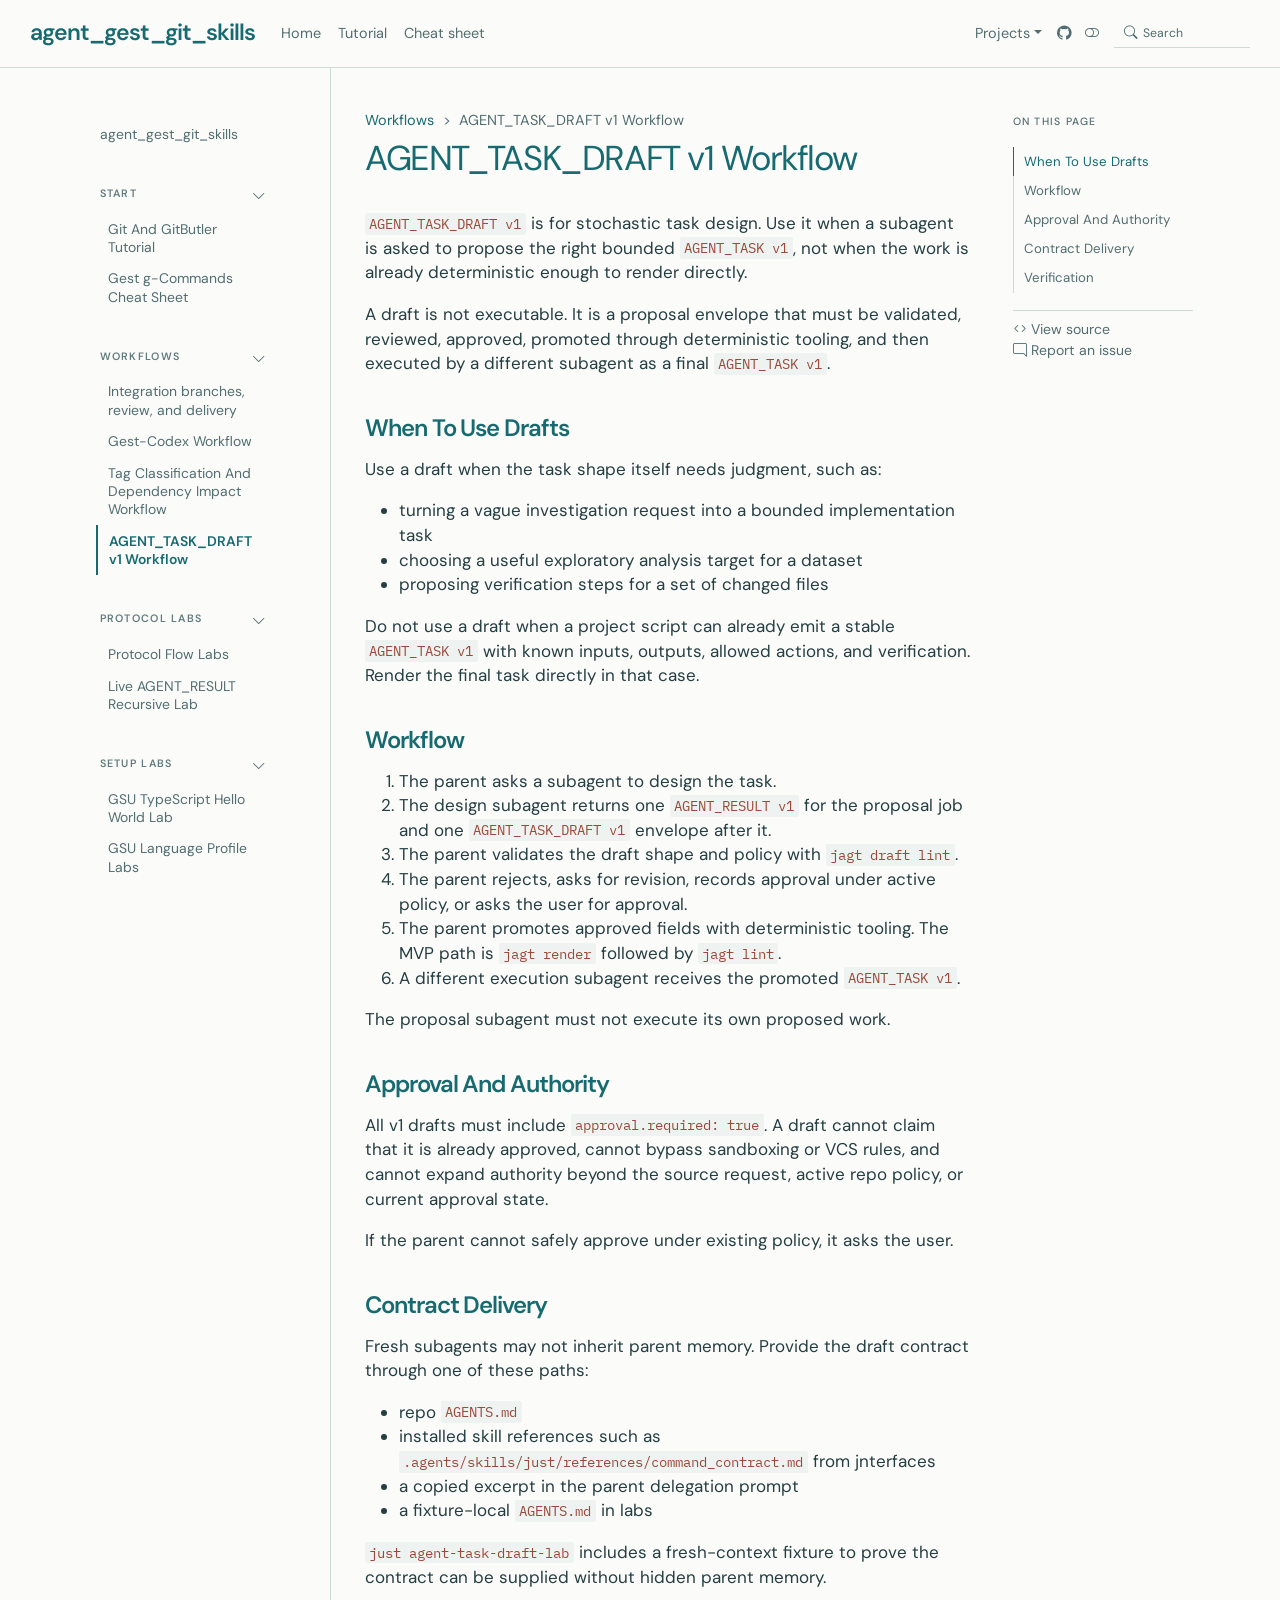
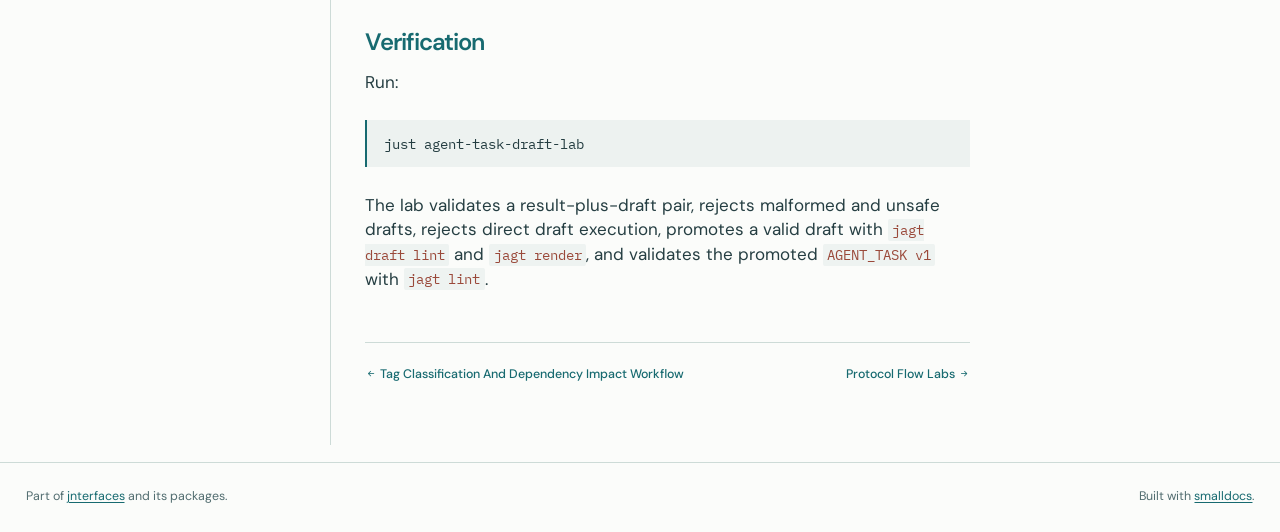
==== commit 32615cbe: "Built site" ====
--- a/agent_task_draft_workflow.html
+++ b/agent_task_draft_workflow.html
@@ -1,4 +1,4 @@
-<!doctype html><html lang="en"><head><meta charset="utf-8"><meta name="generator" content="smalldocs-0.5.4"><meta name="viewport" content="width=device-width, initial-scale=1.0, user-scalable=yes"><title>AGENT_TASK_DRAFT v1 Workflow – agent_gest_git_skills</title><link rel="stylesheet" href="site_libs/themes/cosmo.min.css" data-mode="light" class="quarto-color-scheme" id="quarto-bootstrap-light" media="not all and (prefers-color-scheme: dark)"><link rel="stylesheet" href="site_libs/themes/darkly.min.css" data-mode="dark" class="quarto-color-scheme quarto-color-alternate" id="quarto-bootstrap-dark" media="(prefers-color-scheme: dark)"><link rel="stylesheet" href="site_libs/bootstrap-icons/bootstrap-icons.min.css"><link rel="stylesheet" href="site_libs/smalldocs.css"><meta name="smalldocs:offset" content="./"><script src="site_libs/bootstrap/bootstrap.bundle.min.js"></script><script src="site_libs/fuse/fuse.min.js"></script><script src="site_libs/smalldocs.js" defer></script><script>(function(){var d=document.documentElement,s=null;try{s=localStorage.getItem('smalldocs-scheme')}catch(e){}var alt=s?s==='alternate':!!(window.matchMedia&&matchMedia('(prefers-color-scheme: dark)').matches);var ls=document.querySelectorAll('link.quarto-color-scheme');if(alt)d.dataset.scheme='alternate';if(s)ls.forEach(function(l){var on=l.classList.contains('quarto-color-alternate')===alt;if(on)l.setAttribute('blocking','render');l.media=on?'all':'not all'});var on=ls[alt?1:0];if(on&&on.dataset.mode==='dark')d.classList.add('quarto-dark')})();</script></head><body class="nav-sidebar floating nav-fixed"><header id="quarto-header" class="headroom sticky-top"><nav class="navbar navbar-expand-lg sd-navbar-default"><div class="navbar-container container-fluid"><div class="navbar-brand-container mx-auto"><a class="navbar-brand" href="index.html"><span class="navbar-title">agent_gest_git_skills</span></a></div><button class="navbar-toggler" type="button" data-bs-toggle="collapse" data-bs-target="#navbarCollapse" aria-controls="navbarCollapse" aria-expanded="false" aria-label="Toggle navigation"><span class="navbar-toggler-icon"></span></button><div class="collapse navbar-collapse" id="navbarCollapse"><ul class="navbar-nav navbar-nav-scroll me-auto"><li class="nav-item"><a class="nav-link" href="index.html"><span class="menu-text">Home</span></a></li><li class="nav-item"><a class="nav-link" href="TUTORIAL.html"><span class="menu-text">Tutorial</span></a></li><li class="nav-item"><a class="nav-link" href="g_commands_cheatsheet.html"><span class="menu-text">Cheat sheet</span></a></li></ul><ul class="navbar-nav navbar-nav-scroll ms-auto"><li class="nav-item dropdown"><a class="nav-link dropdown-toggle" href="#" id="nav-menu-1" role="link" data-bs-toggle="dropdown" aria-expanded="false"><span class="menu-text">Projects</span></a><ul class="dropdown-menu" aria-labelledby="nav-menu-1"><li class=""><a class="dropdown-item" href="https://rahuldave.github.io/jnterfaces/"><span class="menu-text">jnterfaces</span></a></li><li class=""><a class="dropdown-item" href="https://rahuldave.github.io/jnprofile-python/"><span class="menu-text">jnprofile-python</span></a></li><li class=""><a class="dropdown-item" href="https://rahuldave.github.io/jnprofile-typescript/"><span class="menu-text">jnprofile-typescript</span></a></li><li class=""><a class="dropdown-item" href="https://rahuldave.github.io/agent_gest_git_skills/"><span class="menu-text">agent_gest_git_skills</span></a></li></ul></li><li class="nav-item compact"><a class="nav-link" href="https://github.com/rahuldave/agent_gest_git_skills" aria-label="github"><i class="bi bi-github" role="img"></i></a></li><li class="nav-item compact"><a class="quarto-color-scheme-toggle nav-link" href="" title="Toggle dark mode" onclick="window.smalldocsToggleScheme(); return false;"><i class="bi"></i></a></li></ul><div class="quarto-navbar-tools"><div class="smalldocs-search" id="quarto-search"><i class="bi bi-search" aria-hidden="true"></i><input type="search" class="form-control form-control-sm" placeholder="Search" aria-label="Search" autocomplete="off"><div class="smalldocs-search-results dropdown-menu"></div></div></div></div></div></nav><nav class="quarto-secondary-nav"><div class="container-fluid d-flex"><button type="button" class="quarto-btn-toggle btn" aria-controls="quarto-sidebar" aria-label="Toggle sidebar navigation"><i class="bi bi-layout-text-sidebar-reverse"></i></button><nav class="quarto-page-breadcrumbs" aria-label="breadcrumb"><ol class="breadcrumb"><li class="breadcrumb-item"><a href="integration_delivery_workflow.html">Workflows</a></li><li class="breadcrumb-item"><a href="agent_task_draft_workflow.html">AGENT_TASK_DRAFT v1 Workflow</a></li></ol></nav></div></nav></header><div id="quarto-content" class="quarto-container page-columns page-rows-contents page-layout-article has-sidebar has-margin"><nav id="quarto-sidebar" class="sidebar collapse collapse-horizontal quarto-sidebar-collapse-item sidebar-navigation floating overflow-auto"><div class="sidebar-menu-container"><ul class="list-unstyled mt-1"><li class="sidebar-item"><div class="sidebar-item-container"><a href="index.html" class="sidebar-item-text sidebar-link"><span class="menu-text">agent_gest_git_skills</span></a></div></li><li class="sidebar-item sidebar-item-section"><div class="sidebar-item-container"><a class="sidebar-item-text sidebar-link text-start" data-bs-toggle="collapse" data-bs-target="#quarto-sidebar-section-2" role="navigation" aria-expanded="true"><span class="menu-text">Start</span></a><a class="sidebar-item-toggle text-start" data-bs-toggle="collapse" data-bs-target="#quarto-sidebar-section-2" role="navigation" aria-expanded="true" aria-label="Toggle section"><i class="bi bi-chevron-right ms-2"></i></a></div><ul id="quarto-sidebar-section-2" class="collapse list-unstyled sidebar-section depth1 show"><li class="sidebar-item"><div class="sidebar-item-container"><a href="TUTORIAL.html" class="sidebar-item-text sidebar-link"><span class="menu-text">Git And GitButler Tutorial</span></a></div></li><li class="sidebar-item"><div class="sidebar-item-container"><a href="g_commands_cheatsheet.html" class="sidebar-item-text sidebar-link"><span class="menu-text">Gest g-Commands Cheat Sheet</span></a></div></li></ul></li><li class="sidebar-item sidebar-item-section"><div class="sidebar-item-container"><a class="sidebar-item-text sidebar-link text-start" data-bs-toggle="collapse" data-bs-target="#quarto-sidebar-section-3" role="navigation" aria-expanded="true"><span class="menu-text">Workflows</span></a><a class="sidebar-item-toggle text-start" data-bs-toggle="collapse" data-bs-target="#quarto-sidebar-section-3" role="navigation" aria-expanded="true" aria-label="Toggle section"><i class="bi bi-chevron-right ms-2"></i></a></div><ul id="quarto-sidebar-section-3" class="collapse list-unstyled sidebar-section depth1 show"><li class="sidebar-item"><div class="sidebar-item-container"><a href="integration_delivery_workflow.html" class="sidebar-item-text sidebar-link"><span class="menu-text">Integration branches, review, and delivery</span></a></div></li><li class="sidebar-item"><div class="sidebar-item-container"><a href="gest_codex_workflow.html" class="sidebar-item-text sidebar-link"><span class="menu-text">Gest-Codex Workflow</span></a></div></li><li class="sidebar-item"><div class="sidebar-item-container"><a href="tag_dependency_workflow.html" class="sidebar-item-text sidebar-link"><span class="menu-text">Tag Classification And Dependency Impact Workflow</span></a></div></li><li class="sidebar-item"><div class="sidebar-item-container"><a href="agent_task_draft_workflow.html" class="sidebar-item-text sidebar-link active" aria-current="page"><span class="menu-text">AGENT_TASK_DRAFT v1 Workflow</span></a></div></li></ul></li><li class="sidebar-item sidebar-item-section"><div class="sidebar-item-container"><a class="sidebar-item-text sidebar-link text-start" data-bs-toggle="collapse" data-bs-target="#quarto-sidebar-section-4" role="navigation" aria-expanded="true"><span class="menu-text">Protocol labs</span></a><a class="sidebar-item-toggle text-start" data-bs-toggle="collapse" data-bs-target="#quarto-sidebar-section-4" role="navigation" aria-expanded="true" aria-label="Toggle section"><i class="bi bi-chevron-right ms-2"></i></a></div><ul id="quarto-sidebar-section-4" class="collapse list-unstyled sidebar-section depth1 show"><li class="sidebar-item"><div class="sidebar-item-container"><a href="protocol_flows.html" class="sidebar-item-text sidebar-link"><span class="menu-text">Protocol Flow Labs</span></a></div></li><li class="sidebar-item"><div class="sidebar-item-container"><a href="live_agent_result_recursive_lab.html" class="sidebar-item-text sidebar-link"><span class="menu-text">Live AGENT_RESULT Recursive Lab</span></a></div></li></ul></li><li class="sidebar-item sidebar-item-section"><div class="sidebar-item-container"><a class="sidebar-item-text sidebar-link text-start" data-bs-toggle="collapse" data-bs-target="#quarto-sidebar-section-5" role="navigation" aria-expanded="true"><span class="menu-text">Setup labs</span></a><a class="sidebar-item-toggle text-start" data-bs-toggle="collapse" data-bs-target="#quarto-sidebar-section-5" role="navigation" aria-expanded="true" aria-label="Toggle section"><i class="bi bi-chevron-right ms-2"></i></a></div><ul id="quarto-sidebar-section-5" class="collapse list-unstyled sidebar-section depth1 show"><li class="sidebar-item"><div class="sidebar-item-container"><a href="gsu_typescript_hello_world.html" class="sidebar-item-text sidebar-link"><span class="menu-text">GSU TypeScript Hello World Lab</span></a></div></li><li class="sidebar-item"><div class="sidebar-item-container"><a href="gsu_language_profile_labs.html" class="sidebar-item-text sidebar-link"><span class="menu-text">GSU Language Profile Labs</span></a></div></li></ul></li><li class="sidebar-item sidebar-item-section"><div class="sidebar-item-container"><a class="sidebar-item-text sidebar-link text-start" data-bs-toggle="collapse" data-bs-target="#quarto-sidebar-section-6" role="navigation" aria-expanded="true"><span class="menu-text">Moved</span></a><a class="sidebar-item-toggle text-start" data-bs-toggle="collapse" data-bs-target="#quarto-sidebar-section-6" role="navigation" aria-expanded="true" aria-label="Toggle section"><i class="bi bi-chevron-right ms-2"></i></a></div><ul id="quarto-sidebar-section-6" class="collapse list-unstyled sidebar-section depth1 show"><li class="sidebar-item"><div class="sidebar-item-container"><a href="just_command_contract.html" class="sidebar-item-text sidebar-link"><span class="menu-text">Just command contract</span></a></div></li><li class="sidebar-item"><div class="sidebar-item-container"><a href="cx_incremental_pipelines.html" class="sidebar-item-text sidebar-link"><span class="menu-text">cx incremental builds and pipelines</span></a></div></li></ul></li></ul></div></nav><div id="quarto-sidebar-glass" class="quarto-sidebar-collapse-item"></div><div id="quarto-margin-sidebar" class="sidebar margin-sidebar"><nav id="TOC" role="doc-toc" class="toc-active"><h2 id="toc-title">On this page</h2><ul><li><a href="#when-to-use-drafts" id="toc-when-to-use-drafts" class="nav-link" data-scroll-target="#when-to-use-drafts">When To Use Drafts</a></li><li><a href="#workflow" id="toc-workflow" class="nav-link" data-scroll-target="#workflow">Workflow</a></li><li><a href="#approval-and-authority" id="toc-approval-and-authority" class="nav-link" data-scroll-target="#approval-and-authority">Approval And Authority</a></li><li><a href="#contract-delivery" id="toc-contract-delivery" class="nav-link" data-scroll-target="#contract-delivery">Contract Delivery</a></li><li><a href="#verification" id="toc-verification" class="nav-link" data-scroll-target="#verification">Verification</a></li></ul></nav><div class="toc-actions"><div class="action-links"><a href="https://github.com/rahuldave/agent_gest_git_skills/blob/main/docs/agent_task_draft_workflow.md" class="toc-action"><i class="bi bi-code"></i> View source</a></div><div class="action-links"><a href="https://github.com/rahuldave/agent_gest_git_skills/issues/new" class="toc-action"><i class="bi bi-chat-right"></i> Report an issue</a></div></div></div><main class="content" id="quarto-document-content"><header id="title-block-header" class="quarto-title-block default"><nav class="quarto-page-breadcrumbs quarto-title-breadcrumbs d-none d-lg-block" aria-label="breadcrumb"><ol class="breadcrumb"><li class="breadcrumb-item"><a href="integration_delivery_workflow.html">Workflows</a></li><li class="breadcrumb-item"><a href="agent_task_draft_workflow.html">AGENT_TASK_DRAFT v1 Workflow</a></li></ol></nav><div class="quarto-title"><h1 class="title">AGENT_TASK_DRAFT v1 Workflow</h1></div><div class="quarto-title-meta"></div></header><p><code>AGENT_TASK_DRAFT v1</code> is for stochastic task design. Use it when a subagent is
+<!doctype html><html lang="en"><head><meta charset="utf-8"><meta name="generator" content="smalldocs-0.5.4"><meta name="viewport" content="width=device-width, initial-scale=1.0, user-scalable=yes"><title>AGENT_TASK_DRAFT v1 Workflow – agent_gest_git_skills</title><link rel="icon" href="site_libs/themes/atelier/logo.svg"><link rel="stylesheet" href="site_libs/themes/atelier/atelier.css" data-mode="light" class="quarto-color-scheme" id="quarto-bootstrap-light" media="not all and (prefers-color-scheme: dark)"><link rel="stylesheet" href="site_libs/themes/atelier/atelier-dark.css" data-mode="dark" class="quarto-color-scheme quarto-color-alternate" id="quarto-bootstrap-dark" media="(prefers-color-scheme: dark)"><link rel="stylesheet" href="site_libs/bootstrap-icons/bootstrap-icons.min.css"><link rel="stylesheet" href="site_libs/smalldocs.css"><meta name="smalldocs:offset" content="./"><script src="site_libs/bootstrap/bootstrap.bundle.min.js"></script><script src="site_libs/fuse/fuse.min.js"></script><script src="site_libs/smalldocs.js" defer></script><script>(function(){var d=document.documentElement,s=null;try{s=localStorage.getItem('smalldocs-scheme')}catch(e){}var alt=s?s==='alternate':!!(window.matchMedia&&matchMedia('(prefers-color-scheme: dark)').matches);var ls=document.querySelectorAll('link.quarto-color-scheme');if(alt)d.dataset.scheme='alternate';if(s)ls.forEach(function(l){var on=l.classList.contains('quarto-color-alternate')===alt;if(on)l.setAttribute('blocking','render');l.media=on?'all':'not all'});var on=ls[alt?1:0];if(on&&on.dataset.mode==='dark')d.classList.add('quarto-dark')})();</script></head><body class="nav-sidebar floating nav-fixed"><header id="quarto-header" class="headroom sticky-top"><nav class="navbar navbar-expand-lg sd-navbar-default"><div class="navbar-container container-fluid"><div class="navbar-brand-container mx-auto"><a class="navbar-brand" href="index.html"><span class="navbar-title">agent_gest_git_skills</span></a></div><button class="navbar-toggler" type="button" data-bs-toggle="collapse" data-bs-target="#navbarCollapse" aria-controls="navbarCollapse" aria-expanded="false" aria-label="Toggle navigation"><span class="navbar-toggler-icon"></span></button><div class="collapse navbar-collapse" id="navbarCollapse"><ul class="navbar-nav navbar-nav-scroll me-auto"><li class="nav-item"><a class="nav-link" href="index.html"><span class="menu-text">Home</span></a></li><li class="nav-item"><a class="nav-link" href="TUTORIAL.html"><span class="menu-text">Tutorial</span></a></li><li class="nav-item"><a class="nav-link" href="g_commands_cheatsheet.html"><span class="menu-text">Cheat sheet</span></a></li></ul><ul class="navbar-nav navbar-nav-scroll ms-auto"><li class="nav-item dropdown"><a class="nav-link dropdown-toggle" href="#" id="nav-menu-1" role="link" data-bs-toggle="dropdown" aria-expanded="false"><span class="menu-text">Projects</span></a><ul class="dropdown-menu" aria-labelledby="nav-menu-1"><li class=""><a class="dropdown-item" href="https://rahuldave.github.io/jnterfaces/"><span class="menu-text">jnterfaces</span></a></li><li class=""><a class="dropdown-item" href="https://rahuldave.github.io/jnprofile-python/"><span class="menu-text">jnprofile-python</span></a></li><li class=""><a class="dropdown-item" href="https://rahuldave.github.io/jnprofile-typescript/"><span class="menu-text">jnprofile-typescript</span></a></li><li class=""><a class="dropdown-item" href="https://rahuldave.github.io/agent_gest_git_skills/"><span class="menu-text">agent_gest_git_skills</span></a></li></ul></li><li class="nav-item compact"><a class="nav-link" href="https://github.com/rahuldave/agent_gest_git_skills" aria-label="github"><i class="bi bi-github" role="img"></i></a></li><li class="nav-item compact"><a class="quarto-color-scheme-toggle nav-link" href="" title="Toggle dark mode" onclick="window.smalldocsToggleScheme(); return false;"><i class="bi"></i></a></li></ul><div class="quarto-navbar-tools"><div class="smalldocs-search" id="quarto-search"><i class="bi bi-search" aria-hidden="true"></i><input type="search" class="form-control form-control-sm" placeholder="Search" aria-label="Search" autocomplete="off"><div class="smalldocs-search-results dropdown-menu"></div></div></div></div></div></nav><nav class="quarto-secondary-nav"><div class="container-fluid d-flex"><button type="button" class="quarto-btn-toggle btn" aria-controls="quarto-sidebar" aria-label="Toggle sidebar navigation"><i class="bi bi-layout-text-sidebar-reverse"></i></button><nav class="quarto-page-breadcrumbs" aria-label="breadcrumb"><ol class="breadcrumb"><li class="breadcrumb-item"><a href="integration_delivery_workflow.html">Workflows</a></li><li class="breadcrumb-item"><a href="agent_task_draft_workflow.html">AGENT_TASK_DRAFT v1 Workflow</a></li></ol></nav></div></nav></header><div id="quarto-content" class="quarto-container page-columns page-rows-contents page-layout-article has-sidebar has-margin"><nav id="quarto-sidebar" class="sidebar collapse collapse-horizontal quarto-sidebar-collapse-item sidebar-navigation floating overflow-auto"><div class="sidebar-menu-container"><ul class="list-unstyled mt-1"><li class="sidebar-item"><div class="sidebar-item-container"><a href="index.html" class="sidebar-item-text sidebar-link"><span class="menu-text">agent_gest_git_skills</span></a></div></li><li class="sidebar-item sidebar-item-section"><div class="sidebar-item-container"><a class="sidebar-item-text sidebar-link text-start" data-bs-toggle="collapse" data-bs-target="#quarto-sidebar-section-2" role="navigation" aria-expanded="true"><span class="menu-text">Start</span></a><a class="sidebar-item-toggle text-start" data-bs-toggle="collapse" data-bs-target="#quarto-sidebar-section-2" role="navigation" aria-expanded="true" aria-label="Toggle section"><i class="bi bi-chevron-right ms-2"></i></a></div><ul id="quarto-sidebar-section-2" class="collapse list-unstyled sidebar-section depth1 show"><li class="sidebar-item"><div class="sidebar-item-container"><a href="TUTORIAL.html" class="sidebar-item-text sidebar-link"><span class="menu-text">Git And GitButler Tutorial</span></a></div></li><li class="sidebar-item"><div class="sidebar-item-container"><a href="g_commands_cheatsheet.html" class="sidebar-item-text sidebar-link"><span class="menu-text">Gest g-Commands Cheat Sheet</span></a></div></li></ul></li><li class="sidebar-item sidebar-item-section"><div class="sidebar-item-container"><a class="sidebar-item-text sidebar-link text-start" data-bs-toggle="collapse" data-bs-target="#quarto-sidebar-section-3" role="navigation" aria-expanded="true"><span class="menu-text">Workflows</span></a><a class="sidebar-item-toggle text-start" data-bs-toggle="collapse" data-bs-target="#quarto-sidebar-section-3" role="navigation" aria-expanded="true" aria-label="Toggle section"><i class="bi bi-chevron-right ms-2"></i></a></div><ul id="quarto-sidebar-section-3" class="collapse list-unstyled sidebar-section depth1 show"><li class="sidebar-item"><div class="sidebar-item-container"><a href="integration_delivery_workflow.html" class="sidebar-item-text sidebar-link"><span class="menu-text">Integration branches, review, and delivery</span></a></div></li><li class="sidebar-item"><div class="sidebar-item-container"><a href="gest_codex_workflow.html" class="sidebar-item-text sidebar-link"><span class="menu-text">Gest-Codex Workflow</span></a></div></li><li class="sidebar-item"><div class="sidebar-item-container"><a href="tag_dependency_workflow.html" class="sidebar-item-text sidebar-link"><span class="menu-text">Tag Classification And Dependency Impact Workflow</span></a></div></li><li class="sidebar-item"><div class="sidebar-item-container"><a href="agent_task_draft_workflow.html" class="sidebar-item-text sidebar-link active" aria-current="page"><span class="menu-text">AGENT_TASK_DRAFT v1 Workflow</span></a></div></li></ul></li><li class="sidebar-item sidebar-item-section"><div class="sidebar-item-container"><a class="sidebar-item-text sidebar-link text-start" data-bs-toggle="collapse" data-bs-target="#quarto-sidebar-section-4" role="navigation" aria-expanded="true"><span class="menu-text">Protocol labs</span></a><a class="sidebar-item-toggle text-start" data-bs-toggle="collapse" data-bs-target="#quarto-sidebar-section-4" role="navigation" aria-expanded="true" aria-label="Toggle section"><i class="bi bi-chevron-right ms-2"></i></a></div><ul id="quarto-sidebar-section-4" class="collapse list-unstyled sidebar-section depth1 show"><li class="sidebar-item"><div class="sidebar-item-container"><a href="protocol_flows.html" class="sidebar-item-text sidebar-link"><span class="menu-text">Protocol Flow Labs</span></a></div></li><li class="sidebar-item"><div class="sidebar-item-container"><a href="live_agent_result_recursive_lab.html" class="sidebar-item-text sidebar-link"><span class="menu-text">Live AGENT_RESULT Recursive Lab</span></a></div></li></ul></li><li class="sidebar-item sidebar-item-section"><div class="sidebar-item-container"><a class="sidebar-item-text sidebar-link text-start" data-bs-toggle="collapse" data-bs-target="#quarto-sidebar-section-5" role="navigation" aria-expanded="true"><span class="menu-text">Setup labs</span></a><a class="sidebar-item-toggle text-start" data-bs-toggle="collapse" data-bs-target="#quarto-sidebar-section-5" role="navigation" aria-expanded="true" aria-label="Toggle section"><i class="bi bi-chevron-right ms-2"></i></a></div><ul id="quarto-sidebar-section-5" class="collapse list-unstyled sidebar-section depth1 show"><li class="sidebar-item"><div class="sidebar-item-container"><a href="gsu_typescript_hello_world.html" class="sidebar-item-text sidebar-link"><span class="menu-text">GSU TypeScript Hello World Lab</span></a></div></li><li class="sidebar-item"><div class="sidebar-item-container"><a href="gsu_language_profile_labs.html" class="sidebar-item-text sidebar-link"><span class="menu-text">GSU Language Profile Labs</span></a></div></li></ul></li><li class="sidebar-item sidebar-item-section"><div class="sidebar-item-container"><a class="sidebar-item-text sidebar-link text-start" data-bs-toggle="collapse" data-bs-target="#quarto-sidebar-section-6" role="navigation" aria-expanded="true"><span class="menu-text">Moved</span></a><a class="sidebar-item-toggle text-start" data-bs-toggle="collapse" data-bs-target="#quarto-sidebar-section-6" role="navigation" aria-expanded="true" aria-label="Toggle section"><i class="bi bi-chevron-right ms-2"></i></a></div><ul id="quarto-sidebar-section-6" class="collapse list-unstyled sidebar-section depth1 show"><li class="sidebar-item"><div class="sidebar-item-container"><a href="just_command_contract.html" class="sidebar-item-text sidebar-link"><span class="menu-text">Just command contract</span></a></div></li><li class="sidebar-item"><div class="sidebar-item-container"><a href="cx_incremental_pipelines.html" class="sidebar-item-text sidebar-link"><span class="menu-text">cx incremental builds and pipelines</span></a></div></li></ul></li></ul></div></nav><div id="quarto-sidebar-glass" class="quarto-sidebar-collapse-item"></div><div id="quarto-margin-sidebar" class="sidebar margin-sidebar"><nav id="TOC" role="doc-toc" class="toc-active"><h2 id="toc-title">On this page</h2><ul><li><a href="#when-to-use-drafts" id="toc-when-to-use-drafts" class="nav-link" data-scroll-target="#when-to-use-drafts">When To Use Drafts</a></li><li><a href="#workflow" id="toc-workflow" class="nav-link" data-scroll-target="#workflow">Workflow</a></li><li><a href="#approval-and-authority" id="toc-approval-and-authority" class="nav-link" data-scroll-target="#approval-and-authority">Approval And Authority</a></li><li><a href="#contract-delivery" id="toc-contract-delivery" class="nav-link" data-scroll-target="#contract-delivery">Contract Delivery</a></li><li><a href="#verification" id="toc-verification" class="nav-link" data-scroll-target="#verification">Verification</a></li></ul></nav><div class="toc-actions"><div class="action-links"><a href="https://github.com/rahuldave/agent_gest_git_skills/blob/main/docs/agent_task_draft_workflow.md" class="toc-action"><i class="bi bi-code"></i> View source</a></div><div class="action-links"><a href="https://github.com/rahuldave/agent_gest_git_skills/issues/new" class="toc-action"><i class="bi bi-chat-right"></i> Report an issue</a></div></div></div><main class="content" id="quarto-document-content"><header id="title-block-header" class="quarto-title-block default"><nav class="quarto-page-breadcrumbs quarto-title-breadcrumbs d-none d-lg-block" aria-label="breadcrumb"><ol class="breadcrumb"><li class="breadcrumb-item"><a href="integration_delivery_workflow.html">Workflows</a></li><li class="breadcrumb-item"><a href="agent_task_draft_workflow.html">AGENT_TASK_DRAFT v1 Workflow</a></li></ol></nav><div class="quarto-title"><h1 class="title">AGENT_TASK_DRAFT v1 Workflow</h1></div><div class="quarto-title-meta"></div></header><p><code>AGENT_TASK_DRAFT v1</code> is for stochastic task design. Use it when a subagent is
 asked to propose the right bounded <code>AGENT_TASK v1</code>, not when the work is
 already deterministic enough to render directly.</p>
 <p>A draft is not executable. It is a proposal envelope that must be validated,
--- a/site_libs/themes/atelier/atelier.css
+++ b/site_libs/themes/atelier/atelier.css
@@ -0,0 +1,227 @@
+@charset "UTF-8";/*!
+ * Bootstrap  v5.3.8 (https://getbootstrap.com/)
+ * Copyright 2011-2025 The Bootstrap Authors
+ * Licensed under MIT (https://github.com/twbs/bootstrap/blob/main/LICENSE)
+ */:root,[data-bs-theme=light]{--bs-blue:#0d6efd;--bs-indigo:#6610f2;--bs-purple:#6f42c1;--bs-pink:#d63384;--bs-red:#dc3545;--bs-orange:#fd7e14;--bs-yellow:#ffc107;--bs-green:#198754;--bs-teal:#20c997;--bs-cyan:#0dcaf0;--bs-black:#000;--bs-white:#fff;--bs-gray:#6c757d;--bs-gray-dark:#343a40;--bs-gray-100:#f8f9fa;--bs-gray-200:#e9ecef;--bs-gray-300:#dee2e6;--bs-gray-400:#ced4da;--bs-gray-500:#adb5bd;--bs-gray-600:#6c757d;--bs-gray-700:#495057;--bs-gray-800:#343a40;--bs-gray-900:#212529;--bs-primary:#0d6efd;--bs-secondary:#6c757d;--bs-success:#198754;--bs-info:#0dcaf0;--bs-warning:#ffc107;--bs-danger:#dc3545;--bs-light:#f8f9fa;--bs-dark:#212529;--bs-primary-rgb:13,110,253;--bs-secondary-rgb:108,117,125;--bs-success-rgb:25,135,84;--bs-info-rgb:13,202,240;--bs-warning-rgb:255,193,7;--bs-danger-rgb:220,53,69;--bs-light-rgb:248,249,250;--bs-dark-rgb:33,37,41;--bs-primary-text-emphasis:#052c65;--bs-secondary-text-emphasis:#2b2f32;--bs-success-text-emphasis:#0a3622;--bs-info-text-emphasis:#055160;--bs-warning-text-emphasis:#664d03;--bs-danger-text-emphasis:#58151c;--bs-light-text-emphasis:#495057;--bs-dark-text-emphasis:#495057;--bs-primary-bg-subtle:#cfe2ff;--bs-secondary-bg-subtle:#e2e3e5;--bs-success-bg-subtle:#d1e7dd;--bs-info-bg-subtle:#cff4fc;--bs-warning-bg-subtle:#fff3cd;--bs-danger-bg-subtle:#f8d7da;--bs-light-bg-subtle:#fcfcfd;--bs-dark-bg-subtle:#ced4da;--bs-primary-border-subtle:#9ec5fe;--bs-secondary-border-subtle:#c4c8cb;--bs-success-border-subtle:#a3cfbb;--bs-info-border-subtle:#9eeaf9;--bs-warning-border-subtle:#ffe69c;--bs-danger-border-subtle:#f1aeb5;--bs-light-border-subtle:#e9ecef;--bs-dark-border-subtle:#adb5bd;--bs-white-rgb:255,255,255;--bs-black-rgb:0,0,0;--bs-font-sans-serif:system-ui,-apple-system,"Segoe UI",Roboto,"Helvetica Neue","Noto Sans","Liberation Sans",Arial,sans-serif,"Apple Color Emoji","Segoe UI Emoji","Segoe UI Symbol","Noto Color Emoji";--bs-font-monospace:SFMono-Regular,Menlo,Monaco,Consolas,"Liberation Mono","Courier New",monospace;--bs-gradient:linear-gradient(180deg, rgba(255, 255, 255, 0.15), rgba(255, 255, 255, 0));--bs-body-font-family:var(--bs-font-sans-serif);--bs-body-font-size:1rem;--bs-body-font-weight:400;--bs-body-line-height:1.5;--bs-body-color:#212529;--bs-body-color-rgb:33,37,41;--bs-body-bg:#fff;--bs-body-bg-rgb:255,255,255;--bs-emphasis-color:#000;--bs-emphasis-color-rgb:0,0,0;--bs-secondary-color:rgba(33, 37, 41, 0.75);--bs-secondary-color-rgb:33,37,41;--bs-secondary-bg:#e9ecef;--bs-secondary-bg-rgb:233,236,239;--bs-tertiary-color:rgba(33, 37, 41, 0.5);--bs-tertiary-color-rgb:33,37,41;--bs-tertiary-bg:#f8f9fa;--bs-tertiary-bg-rgb:248,249,250;--bs-heading-color:inherit;--bs-link-color:#0d6efd;--bs-link-color-rgb:13,110,253;--bs-link-decoration:underline;--bs-link-hover-color:#0a58ca;--bs-link-hover-color-rgb:10,88,202;--bs-code-color:#d63384;--bs-highlight-color:#212529;--bs-highlight-bg:#fff3cd;--bs-border-width:1px;--bs-border-style:solid;--bs-border-color:#dee2e6;--bs-border-color-translucent:rgba(0, 0, 0, 0.175);--bs-border-radius:0.375rem;--bs-border-radius-sm:0.25rem;--bs-border-radius-lg:0.5rem;--bs-border-radius-xl:1rem;--bs-border-radius-xxl:2rem;--bs-border-radius-2xl:var(--bs-border-radius-xxl);--bs-border-radius-pill:50rem;--bs-box-shadow:0 0.5rem 1rem rgba(0, 0, 0, 0.15);--bs-box-shadow-sm:0 0.125rem 0.25rem rgba(0, 0, 0, 0.075);--bs-box-shadow-lg:0 1rem 3rem rgba(0, 0, 0, 0.175);--bs-box-shadow-inset:inset 0 1px 2px rgba(0, 0, 0, 0.075);--bs-focus-ring-width:0.25rem;--bs-focus-ring-opacity:0.25;--bs-focus-ring-color:rgba(13, 110, 253, 0.25);--bs-form-valid-color:#198754;--bs-form-valid-border-color:#198754;--bs-form-invalid-color:#dc3545;--bs-form-invalid-border-color:#dc3545}[data-bs-theme=dark]{color-scheme:dark;--bs-body-color:#dee2e6;--bs-body-color-rgb:222,226,230;--bs-body-bg:#212529;--bs-body-bg-rgb:33,37,41;--bs-emphasis-color:#fff;--bs-emphasis-color-rgb:255,255,255;--bs-secondary-color:rgba(222, 226, 230, 0.75);--bs-secondary-color-rgb:222,226,230;--bs-secondary-bg:#343a40;--bs-secondary-bg-rgb:52,58,64;--bs-tertiary-color:rgba(222, 226, 230, 0.5);--bs-tertiary-color-rgb:222,226,230;--bs-tertiary-bg:#2b3035;--bs-tertiary-bg-rgb:43,48,53;--bs-primary-text-emphasis:#6ea8fe;--bs-secondary-text-emphasis:#a7acb1;--bs-success-text-emphasis:#75b798;--bs-info-text-emphasis:#6edff6;--bs-warning-text-emphasis:#ffda6a;--bs-danger-text-emphasis:#ea868f;--bs-light-text-emphasis:#f8f9fa;--bs-dark-text-emphasis:#dee2e6;--bs-primary-bg-subtle:#031633;--bs-secondary-bg-subtle:#161719;--bs-success-bg-subtle:#051b11;--bs-info-bg-subtle:#032830;--bs-warning-bg-subtle:#332701;--bs-danger-bg-subtle:#2c0b0e;--bs-light-bg-subtle:#343a40;--bs-dark-bg-subtle:#1a1d20;--bs-primary-border-subtle:#084298;--bs-secondary-border-subtle:#41464b;--bs-success-border-subtle:#0f5132;--bs-info-border-subtle:#087990;--bs-warning-border-subtle:#997404;--bs-danger-border-subtle:#842029;--bs-light-border-subtle:#495057;--bs-dark-border-subtle:#343a40;--bs-heading-color:inherit;--bs-link-color:#6ea8fe;--bs-link-hover-color:#8bb9fe;--bs-link-color-rgb:110,168,254;--bs-link-hover-color-rgb:139,185,254;--bs-code-color:#e685b5;--bs-highlight-color:#dee2e6;--bs-highlight-bg:#664d03;--bs-border-color:#495057;--bs-border-color-translucent:rgba(255, 255, 255, 0.15);--bs-form-valid-color:#75b798;--bs-form-valid-border-color:#75b798;--bs-form-invalid-color:#ea868f;--bs-form-invalid-border-color:#ea868f}*,::after,::before{box-sizing:border-box}@media (prefers-reduced-motion:no-preference){:root{scroll-behavior:smooth}}body{margin:0;font-family:var(--bs-body-font-family);font-size:var(--bs-body-font-size);font-weight:var(--bs-body-font-weight);line-height:var(--bs-body-line-height);color:var(--bs-body-color);text-align:var(--bs-body-text-align);background-color:var(--bs-body-bg);-webkit-text-size-adjust:100%;-webkit-tap-highlight-color:transparent}hr{margin:1rem 0;color:inherit;border:0;border-top:var(--bs-border-width) solid;opacity:.25}.h1,.h2,.h3,.h4,.h5,.h6,h1,h2,h3,h4,h5,h6{margin-top:0;margin-bottom:.5rem;font-weight:500;line-height:1.2;color:var(--bs-heading-color)}.h1,h1{font-size:calc(1.375rem + 1.5vw)}@media (min-width:1200px){.h1,h1{font-size:2.5rem}}.h2,h2{font-size:calc(1.325rem + .9vw)}@media (min-width:1200px){.h2,h2{font-size:2rem}}.h3,h3{font-size:calc(1.3rem + .6vw)}@media (min-width:1200px){.h3,h3{font-size:1.75rem}}.h4,h4{font-size:calc(1.275rem + .3vw)}@media (min-width:1200px){.h4,h4{font-size:1.5rem}}.h5,h5{font-size:1.25rem}.h6,h6{font-size:1rem}p{margin-top:0;margin-bottom:1rem}abbr[title]{-webkit-text-decoration:underline dotted;text-decoration:underline dotted;cursor:help;-webkit-text-decoration-skip-ink:none;text-decoration-skip-ink:none}address{margin-bottom:1rem;font-style:normal;line-height:inherit}ol,ul{padding-left:2rem}dl,ol,ul{margin-top:0;margin-bottom:1rem}ol ol,ol ul,ul ol,ul ul{margin-bottom:0}dt{font-weight:700}dd{margin-bottom:.5rem;margin-left:0}blockquote{margin:0 0 1rem}b,strong{font-weight:bolder}.small,small{font-size:.875em}.mark,mark{padding:.1875em;color:var(--bs-highlight-color);background-color:var(--bs-highlight-bg)}sub,sup{position:relative;font-size:.75em;line-height:0;vertical-align:baseline}sub{bottom:-.25em}sup{top:-.5em}a{color:rgba(var(--bs-link-color-rgb),var(--bs-link-opacity,1));text-decoration:underline}a:hover{--bs-link-color-rgb:var(--bs-link-hover-color-rgb)}a:not([href]):not([class]),a:not([href]):not([class]):hover{color:inherit;text-decoration:none}code,kbd,pre,samp{font-family:var(--bs-font-monospace);font-size:1em}pre{display:block;margin-top:0;margin-bottom:1rem;overflow:auto;font-size:.875em}pre code{font-size:inherit;color:inherit;word-break:normal}code{font-size:.875em;color:var(--bs-code-color);word-wrap:break-word}a>code{color:inherit}kbd{padding:.1875rem .375rem;font-size:.875em;color:var(--bs-body-bg);background-color:var(--bs-body-color);border-radius:.25rem}kbd kbd{padding:0;font-size:1em}figure{margin:0 0 1rem}img,svg{vertical-align:middle}table{caption-side:bottom;border-collapse:collapse}caption{padding-top:.5rem;padding-bottom:.5rem;color:var(--bs-secondary-color);text-align:left}th{text-align:inherit;text-align:-webkit-match-parent}tbody,td,tfoot,th,thead,tr{border-color:inherit;border-style:solid;border-width:0}label{display:inline-block}button{border-radius:0}button:focus:not(:focus-visible){outline:0}button,input,optgroup,select,textarea{margin:0;font-family:inherit;font-size:inherit;line-height:inherit}button,select{text-transform:none}[role=button]{cursor:pointer}select{word-wrap:normal}select:disabled{opacity:1}[list]:not([type=date]):not([type=datetime-local]):not([type=month]):not([type=week]):not([type=time])::-webkit-calendar-picker-indicator{display:none!important}[type=button],[type=reset],[type=submit],button{-webkit-appearance:button}[type=button]:not(:disabled),[type=reset]:not(:disabled),[type=submit]:not(:disabled),button:not(:disabled){cursor:pointer}::-moz-focus-inner{padding:0;border-style:none}textarea{resize:vertical}fieldset{min-width:0;padding:0;margin:0;border:0}legend{float:left;width:100%;padding:0;margin-bottom:.5rem;line-height:inherit;font-size:calc(1.275rem + .3vw)}@media (min-width:1200px){legend{font-size:1.5rem}}legend+*{clear:left}::-webkit-datetime-edit-day-field,::-webkit-datetime-edit-fields-wrapper,::-webkit-datetime-edit-hour-field,::-webkit-datetime-edit-minute,::-webkit-datetime-edit-month-field,::-webkit-datetime-edit-text,::-webkit-datetime-edit-year-field{padding:0}::-webkit-inner-spin-button{height:auto}[type=search]{-webkit-appearance:textfield;outline-offset:-2px}[type=search]::-webkit-search-cancel-button{cursor:pointer;filter:grayscale(1)}::-webkit-search-decoration{-webkit-appearance:none}::-webkit-color-swatch-wrapper{padding:0}::-webkit-file-upload-button{font:inherit;-webkit-appearance:button}::file-selector-button{font:inherit;-webkit-appearance:button}output{display:inline-block}iframe{border:0}summary{display:list-item;cursor:pointer}progress{vertical-align:baseline}[hidden]{display:none!important}.lead{font-size:1.25rem;font-weight:300}.display-1{font-weight:300;line-height:1.2;font-size:calc(1.625rem + 4.5vw)}@media (min-width:1200px){.display-1{font-size:5rem}}.display-2{font-weight:300;line-height:1.2;font-size:calc(1.575rem + 3.9vw)}@media (min-width:1200px){.display-2{font-size:4.5rem}}.display-3{font-weight:300;line-height:1.2;font-size:calc(1.525rem + 3.3vw)}@media (min-width:1200px){.display-3{font-size:4rem}}.display-4{font-weight:300;line-height:1.2;font-size:calc(1.475rem + 2.7vw)}@media (min-width:1200px){.display-4{font-size:3.5rem}}.display-5{font-weight:300;line-height:1.2;font-size:calc(1.425rem + 2.1vw)}@media (min-width:1200px){.display-5{font-size:3rem}}.display-6{font-weight:300;line-height:1.2;font-size:calc(1.375rem + 1.5vw)}@media (min-width:1200px){.display-6{font-size:2.5rem}}.list-unstyled{padding-left:0;list-style:none}.list-inline{padding-left:0;list-style:none}.list-inline-item{display:inline-block}.list-inline-item:not(:last-child){margin-right:.5rem}.initialism{font-size:.875em;text-transform:uppercase}.blockquote{margin-bottom:1rem;font-size:1.25rem}.blockquote>:last-child{margin-bottom:0}.blockquote-footer{margin-top:-1rem;margin-bottom:1rem;font-size:.875em;color:#6c757d}.blockquote-footer::before{content:"— "}.img-fluid{max-width:100%;height:auto}.img-thumbnail{padding:.25rem;background-color:var(--bs-body-bg);border:var(--bs-border-width) solid var(--bs-border-color);border-radius:var(--bs-border-radius);max-width:100%;height:auto}.figure{display:inline-block}.figure-img{margin-bottom:.5rem;line-height:1}.figure-caption{font-size:.875em;color:var(--bs-secondary-color)}.container,.container-fluid,.container-lg,.container-md,.container-sm,.container-xl,.container-xxl{--bs-gutter-x:1.5rem;--bs-gutter-y:0;width:100%;padding-right:calc(var(--bs-gutter-x) * .5);padding-left:calc(var(--bs-gutter-x) * .5);margin-right:auto;margin-left:auto}@media (min-width:576px){.container,.container-sm{max-width:540px}}@media (min-width:768px){.container,.container-md,.container-sm{max-width:720px}}@media (min-width:992px){.container,.container-lg,.container-md,.container-sm{max-width:960px}}@media (min-width:1200px){.container,.container-lg,.container-md,.container-sm,.container-xl{max-width:1140px}}@media (min-width:1400px){.container,.container-lg,.container-md,.container-sm,.container-xl,.container-xxl{max-width:1320px}}:root{--bs-breakpoint-xs:0;--bs-breakpoint-sm:576px;--bs-breakpoint-md:768px;--bs-breakpoint-lg:992px;--bs-breakpoint-xl:1200px;--bs-breakpoint-xxl:1400px}.row{--bs-gutter-x:1.5rem;--bs-gutter-y:0;display:flex;flex-wrap:wrap;margin-top:calc(-1 * var(--bs-gutter-y));margin-right:calc(-.5 * var(--bs-gutter-x));margin-left:calc(-.5 * var(--bs-gutter-x))}.row>*{flex-shrink:0;width:100%;max-width:100%;padding-right:calc(var(--bs-gutter-x) * .5);padding-left:calc(var(--bs-gutter-x) * .5);margin-top:var(--bs-gutter-y)}.col{flex:1 0 0}.row-cols-auto>*{flex:0 0 auto;width:auto}.row-cols-1>*{flex:0 0 auto;width:100%}.row-cols-2>*{flex:0 0 auto;width:50%}.row-cols-3>*{flex:0 0 auto;width:33.33333333%}.row-cols-4>*{flex:0 0 auto;width:25%}.row-cols-5>*{flex:0 0 auto;width:20%}.row-cols-6>*{flex:0 0 auto;width:16.66666667%}.col-auto{flex:0 0 auto;width:auto}.col-1{flex:0 0 auto;width:8.33333333%}.col-2{flex:0 0 auto;width:16.66666667%}.col-3{flex:0 0 auto;width:25%}.col-4{flex:0 0 auto;width:33.33333333%}.col-5{flex:0 0 auto;width:41.66666667%}.col-6{flex:0 0 auto;width:50%}.col-7{flex:0 0 auto;width:58.33333333%}.col-8{flex:0 0 auto;width:66.66666667%}.col-9{flex:0 0 auto;width:75%}.col-10{flex:0 0 auto;width:83.33333333%}.col-11{flex:0 0 auto;width:91.66666667%}.col-12{flex:0 0 auto;width:100%}.offset-1{margin-left:8.33333333%}.offset-2{margin-left:16.66666667%}.offset-3{margin-left:25%}.offset-4{margin-left:33.33333333%}.offset-5{margin-left:41.66666667%}.offset-6{margin-left:50%}.offset-7{margin-left:58.33333333%}.offset-8{margin-left:66.66666667%}.offset-9{margin-left:75%}.offset-10{margin-left:83.33333333%}.offset-11{margin-left:91.66666667%}.g-0,.gx-0{--bs-gutter-x:0}.g-0,.gy-0{--bs-gutter-y:0}.g-1,.gx-1{--bs-gutter-x:0.25rem}.g-1,.gy-1{--bs-gutter-y:0.25rem}.g-2,.gx-2{--bs-gutter-x:0.5rem}.g-2,.gy-2{--bs-gutter-y:0.5rem}.g-3,.gx-3{--bs-gutter-x:1rem}.g-3,.gy-3{--bs-gutter-y:1rem}.g-4,.gx-4{--bs-gutter-x:1.5rem}.g-4,.gy-4{--bs-gutter-y:1.5rem}.g-5,.gx-5{--bs-gutter-x:3rem}.g-5,.gy-5{--bs-gutter-y:3rem}@media (min-width:576px){.col-sm{flex:1 0 0}.row-cols-sm-auto>*{flex:0 0 auto;width:auto}.row-cols-sm-1>*{flex:0 0 auto;width:100%}.row-cols-sm-2>*{flex:0 0 auto;width:50%}.row-cols-sm-3>*{flex:0 0 auto;width:33.33333333%}.row-cols-sm-4>*{flex:0 0 auto;width:25%}.row-cols-sm-5>*{flex:0 0 auto;width:20%}.row-cols-sm-6>*{flex:0 0 auto;width:16.66666667%}.col-sm-auto{flex:0 0 auto;width:auto}.col-sm-1{flex:0 0 auto;width:8.33333333%}.col-sm-2{flex:0 0 auto;width:16.66666667%}.col-sm-3{flex:0 0 auto;width:25%}.col-sm-4{flex:0 0 auto;width:33.33333333%}.col-sm-5{flex:0 0 auto;width:41.66666667%}.col-sm-6{flex:0 0 auto;width:50%}.col-sm-7{flex:0 0 auto;width:58.33333333%}.col-sm-8{flex:0 0 auto;width:66.66666667%}.col-sm-9{flex:0 0 auto;width:75%}.col-sm-10{flex:0 0 auto;width:83.33333333%}.col-sm-11{flex:0 0 auto;width:91.66666667%}.col-sm-12{flex:0 0 auto;width:100%}.offset-sm-0{margin-left:0}.offset-sm-1{margin-left:8.33333333%}.offset-sm-2{margin-left:16.66666667%}.offset-sm-3{margin-left:25%}.offset-sm-4{margin-left:33.33333333%}.offset-sm-5{margin-left:41.66666667%}.offset-sm-6{margin-left:50%}.offset-sm-7{margin-left:58.33333333%}.offset-sm-8{margin-left:66.66666667%}.offset-sm-9{margin-left:75%}.offset-sm-10{margin-left:83.33333333%}.offset-sm-11{margin-left:91.66666667%}.g-sm-0,.gx-sm-0{--bs-gutter-x:0}.g-sm-0,.gy-sm-0{--bs-gutter-y:0}.g-sm-1,.gx-sm-1{--bs-gutter-x:0.25rem}.g-sm-1,.gy-sm-1{--bs-gutter-y:0.25rem}.g-sm-2,.gx-sm-2{--bs-gutter-x:0.5rem}.g-sm-2,.gy-sm-2{--bs-gutter-y:0.5rem}.g-sm-3,.gx-sm-3{--bs-gutter-x:1rem}.g-sm-3,.gy-sm-3{--bs-gutter-y:1rem}.g-sm-4,.gx-sm-4{--bs-gutter-x:1.5rem}.g-sm-4,.gy-sm-4{--bs-gutter-y:1.5rem}.g-sm-5,.gx-sm-5{--bs-gutter-x:3rem}.g-sm-5,.gy-sm-5{--bs-gutter-y:3rem}}@media (min-width:768px){.col-md{flex:1 0 0}.row-cols-md-auto>*{flex:0 0 auto;width:auto}.row-cols-md-1>*{flex:0 0 auto;width:100%}.row-cols-md-2>*{flex:0 0 auto;width:50%}.row-cols-md-3>*{flex:0 0 auto;width:33.33333333%}.row-cols-md-4>*{flex:0 0 auto;width:25%}.row-cols-md-5>*{flex:0 0 auto;width:20%}.row-cols-md-6>*{flex:0 0 auto;width:16.66666667%}.col-md-auto{flex:0 0 auto;width:auto}.col-md-1{flex:0 0 auto;width:8.33333333%}.col-md-2{flex:0 0 auto;width:16.66666667%}.col-md-3{flex:0 0 auto;width:25%}.col-md-4{flex:0 0 auto;width:33.33333333%}.col-md-5{flex:0 0 auto;width:41.66666667%}.col-md-6{flex:0 0 auto;width:50%}.col-md-7{flex:0 0 auto;width:58.33333333%}.col-md-8{flex:0 0 auto;width:66.66666667%}.col-md-9{flex:0 0 auto;width:75%}.col-md-10{flex:0 0 auto;width:83.33333333%}.col-md-11{flex:0 0 auto;width:91.66666667%}.col-md-12{flex:0 0 auto;width:100%}.offset-md-0{margin-left:0}.offset-md-1{margin-left:8.33333333%}.offset-md-2{margin-left:16.66666667%}.offset-md-3{margin-left:25%}.offset-md-4{margin-left:33.33333333%}.offset-md-5{margin-left:41.66666667%}.offset-md-6{margin-left:50%}.offset-md-7{margin-left:58.33333333%}.offset-md-8{margin-left:66.66666667%}.offset-md-9{margin-left:75%}.offset-md-10{margin-left:83.33333333%}.offset-md-11{margin-left:91.66666667%}.g-md-0,.gx-md-0{--bs-gutter-x:0}.g-md-0,.gy-md-0{--bs-gutter-y:0}.g-md-1,.gx-md-1{--bs-gutter-x:0.25rem}.g-md-1,.gy-md-1{--bs-gutter-y:0.25rem}.g-md-2,.gx-md-2{--bs-gutter-x:0.5rem}.g-md-2,.gy-md-2{--bs-gutter-y:0.5rem}.g-md-3,.gx-md-3{--bs-gutter-x:1rem}.g-md-3,.gy-md-3{--bs-gutter-y:1rem}.g-md-4,.gx-md-4{--bs-gutter-x:1.5rem}.g-md-4,.gy-md-4{--bs-gutter-y:1.5rem}.g-md-5,.gx-md-5{--bs-gutter-x:3rem}.g-md-5,.gy-md-5{--bs-gutter-y:3rem}}@media (min-width:992px){.col-lg{flex:1 0 0}.row-cols-lg-auto>*{flex:0 0 auto;width:auto}.row-cols-lg-1>*{flex:0 0 auto;width:100%}.row-cols-lg-2>*{flex:0 0 auto;width:50%}.row-cols-lg-3>*{flex:0 0 auto;width:33.33333333%}.row-cols-lg-4>*{flex:0 0 auto;width:25%}.row-cols-lg-5>*{flex:0 0 auto;width:20%}.row-cols-lg-6>*{flex:0 0 auto;width:16.66666667%}.col-lg-auto{flex:0 0 auto;width:auto}.col-lg-1{flex:0 0 auto;width:8.33333333%}.col-lg-2{flex:0 0 auto;width:16.66666667%}.col-lg-3{flex:0 0 auto;width:25%}.col-lg-4{flex:0 0 auto;width:33.33333333%}.col-lg-5{flex:0 0 auto;width:41.66666667%}.col-lg-6{flex:0 0 auto;width:50%}.col-lg-7{flex:0 0 auto;width:58.33333333%}.col-lg-8{flex:0 0 auto;width:66.66666667%}.col-lg-9{flex:0 0 auto;width:75%}.col-lg-10{flex:0 0 auto;width:83.33333333%}.col-lg-11{flex:0 0 auto;width:91.66666667%}.col-lg-12{flex:0 0 auto;width:100%}.offset-lg-0{margin-left:0}.offset-lg-1{margin-left:8.33333333%}.offset-lg-2{margin-left:16.66666667%}.offset-lg-3{margin-left:25%}.offset-lg-4{margin-left:33.33333333%}.offset-lg-5{margin-left:41.66666667%}.offset-lg-6{margin-left:50%}.offset-lg-7{margin-left:58.33333333%}.offset-lg-8{margin-left:66.66666667%}.offset-lg-9{margin-left:75%}.offset-lg-10{margin-left:83.33333333%}.offset-lg-11{margin-left:91.66666667%}.g-lg-0,.gx-lg-0{--bs-gutter-x:0}.g-lg-0,.gy-lg-0{--bs-gutter-y:0}.g-lg-1,.gx-lg-1{--bs-gutter-x:0.25rem}.g-lg-1,.gy-lg-1{--bs-gutter-y:0.25rem}.g-lg-2,.gx-lg-2{--bs-gutter-x:0.5rem}.g-lg-2,.gy-lg-2{--bs-gutter-y:0.5rem}.g-lg-3,.gx-lg-3{--bs-gutter-x:1rem}.g-lg-3,.gy-lg-3{--bs-gutter-y:1rem}.g-lg-4,.gx-lg-4{--bs-gutter-x:1.5rem}.g-lg-4,.gy-lg-4{--bs-gutter-y:1.5rem}.g-lg-5,.gx-lg-5{--bs-gutter-x:3rem}.g-lg-5,.gy-lg-5{--bs-gutter-y:3rem}}@media (min-width:1200px){.col-xl{flex:1 0 0}.row-cols-xl-auto>*{flex:0 0 auto;width:auto}.row-cols-xl-1>*{flex:0 0 auto;width:100%}.row-cols-xl-2>*{flex:0 0 auto;width:50%}.row-cols-xl-3>*{flex:0 0 auto;width:33.33333333%}.row-cols-xl-4>*{flex:0 0 auto;width:25%}.row-cols-xl-5>*{flex:0 0 auto;width:20%}.row-cols-xl-6>*{flex:0 0 auto;width:16.66666667%}.col-xl-auto{flex:0 0 auto;width:auto}.col-xl-1{flex:0 0 auto;width:8.33333333%}.col-xl-2{flex:0 0 auto;width:16.66666667%}.col-xl-3{flex:0 0 auto;width:25%}.col-xl-4{flex:0 0 auto;width:33.33333333%}.col-xl-5{flex:0 0 auto;width:41.66666667%}.col-xl-6{flex:0 0 auto;width:50%}.col-xl-7{flex:0 0 auto;width:58.33333333%}.col-xl-8{flex:0 0 auto;width:66.66666667%}.col-xl-9{flex:0 0 auto;width:75%}.col-xl-10{flex:0 0 auto;width:83.33333333%}.col-xl-11{flex:0 0 auto;width:91.66666667%}.col-xl-12{flex:0 0 auto;width:100%}.offset-xl-0{margin-left:0}.offset-xl-1{margin-left:8.33333333%}.offset-xl-2{margin-left:16.66666667%}.offset-xl-3{margin-left:25%}.offset-xl-4{margin-left:33.33333333%}.offset-xl-5{margin-left:41.66666667%}.offset-xl-6{margin-left:50%}.offset-xl-7{margin-left:58.33333333%}.offset-xl-8{margin-left:66.66666667%}.offset-xl-9{margin-left:75%}.offset-xl-10{margin-left:83.33333333%}.offset-xl-11{margin-left:91.66666667%}.g-xl-0,.gx-xl-0{--bs-gutter-x:0}.g-xl-0,.gy-xl-0{--bs-gutter-y:0}.g-xl-1,.gx-xl-1{--bs-gutter-x:0.25rem}.g-xl-1,.gy-xl-1{--bs-gutter-y:0.25rem}.g-xl-2,.gx-xl-2{--bs-gutter-x:0.5rem}.g-xl-2,.gy-xl-2{--bs-gutter-y:0.5rem}.g-xl-3,.gx-xl-3{--bs-gutter-x:1rem}.g-xl-3,.gy-xl-3{--bs-gutter-y:1rem}.g-xl-4,.gx-xl-4{--bs-gutter-x:1.5rem}.g-xl-4,.gy-xl-4{--bs-gutter-y:1.5rem}.g-xl-5,.gx-xl-5{--bs-gutter-x:3rem}.g-xl-5,.gy-xl-5{--bs-gutter-y:3rem}}@media (min-width:1400px){.col-xxl{flex:1 0 0}.row-cols-xxl-auto>*{flex:0 0 auto;width:auto}.row-cols-xxl-1>*{flex:0 0 auto;width:100%}.row-cols-xxl-2>*{flex:0 0 auto;width:50%}.row-cols-xxl-3>*{flex:0 0 auto;width:33.33333333%}.row-cols-xxl-4>*{flex:0 0 auto;width:25%}.row-cols-xxl-5>*{flex:0 0 auto;width:20%}.row-cols-xxl-6>*{flex:0 0 auto;width:16.66666667%}.col-xxl-auto{flex:0 0 auto;width:auto}.col-xxl-1{flex:0 0 auto;width:8.33333333%}.col-xxl-2{flex:0 0 auto;width:16.66666667%}.col-xxl-3{flex:0 0 auto;width:25%}.col-xxl-4{flex:0 0 auto;width:33.33333333%}.col-xxl-5{flex:0 0 auto;width:41.66666667%}.col-xxl-6{flex:0 0 auto;width:50%}.col-xxl-7{flex:0 0 auto;width:58.33333333%}.col-xxl-8{flex:0 0 auto;width:66.66666667%}.col-xxl-9{flex:0 0 auto;width:75%}.col-xxl-10{flex:0 0 auto;width:83.33333333%}.col-xxl-11{flex:0 0 auto;width:91.66666667%}.col-xxl-12{flex:0 0 auto;width:100%}.offset-xxl-0{margin-left:0}.offset-xxl-1{margin-left:8.33333333%}.offset-xxl-2{margin-left:16.66666667%}.offset-xxl-3{margin-left:25%}.offset-xxl-4{margin-left:33.33333333%}.offset-xxl-5{margin-left:41.66666667%}.offset-xxl-6{margin-left:50%}.offset-xxl-7{margin-left:58.33333333%}.offset-xxl-8{margin-left:66.66666667%}.offset-xxl-9{margin-left:75%}.offset-xxl-10{margin-left:83.33333333%}.offset-xxl-11{margin-left:91.66666667%}.g-xxl-0,.gx-xxl-0{--bs-gutter-x:0}.g-xxl-0,.gy-xxl-0{--bs-gutter-y:0}.g-xxl-1,.gx-xxl-1{--bs-gutter-x:0.25rem}.g-xxl-1,.gy-xxl-1{--bs-gutter-y:0.25rem}.g-xxl-2,.gx-xxl-2{--bs-gutter-x:0.5rem}.g-xxl-2,.gy-xxl-2{--bs-gutter-y:0.5rem}.g-xxl-3,.gx-xxl-3{--bs-gutter-x:1rem}.g-xxl-3,.gy-xxl-3{--bs-gutter-y:1rem}.g-xxl-4,.gx-xxl-4{--bs-gutter-x:1.5rem}.g-xxl-4,.gy-xxl-4{--bs-gutter-y:1.5rem}.g-xxl-5,.gx-xxl-5{--bs-gutter-x:3rem}.g-xxl-5,.gy-xxl-5{--bs-gutter-y:3rem}}.table{--bs-table-color-type:initial;--bs-table-bg-type:initial;--bs-table-color-state:initial;--bs-table-bg-state:initial;--bs-table-color:var(--bs-emphasis-color);--bs-table-bg:var(--bs-body-bg);--bs-table-border-color:var(--bs-border-color);--bs-table-accent-bg:transparent;--bs-table-striped-color:var(--bs-emphasis-color);--bs-table-striped-bg:rgba(var(--bs-emphasis-color-rgb), 0.05);--bs-table-active-color:var(--bs-emphasis-color);--bs-table-active-bg:rgba(var(--bs-emphasis-color-rgb), 0.1);--bs-table-hover-color:var(--bs-emphasis-color);--bs-table-hover-bg:rgba(var(--bs-emphasis-color-rgb), 0.075);width:100%;margin-bottom:1rem;vertical-align:top;border-color:var(--bs-table-border-color)}.table>:not(caption)>*>*{padding:.5rem .5rem;color:var(--bs-table-color-state,var(--bs-table-color-type,var(--bs-table-color)));background-color:var(--bs-table-bg);border-bottom-width:var(--bs-border-width);box-shadow:inset 0 0 0 9999px var(--bs-table-bg-state,var(--bs-table-bg-type,var(--bs-table-accent-bg)))}.table>tbody{vertical-align:inherit}.table>thead{vertical-align:bottom}.table-group-divider{border-top:calc(var(--bs-border-width) * 2) solid currentcolor}.caption-top{caption-side:top}.table-sm>:not(caption)>*>*{padding:.25rem .25rem}.table-bordered>:not(caption)>*{border-width:var(--bs-border-width) 0}.table-bordered>:not(caption)>*>*{border-width:0 var(--bs-border-width)}.table-borderless>:not(caption)>*>*{border-bottom-width:0}.table-borderless>:not(:first-child){border-top-width:0}.table-striped>tbody>tr:nth-of-type(odd)>*{--bs-table-color-type:var(--bs-table-striped-color);--bs-table-bg-type:var(--bs-table-striped-bg)}.table-striped-columns>:not(caption)>tr>:nth-child(2n){--bs-table-color-type:var(--bs-table-striped-color);--bs-table-bg-type:var(--bs-table-striped-bg)}.table-active{--bs-table-color-state:var(--bs-table-active-color);--bs-table-bg-state:var(--bs-table-active-bg)}.table-hover>tbody>tr:hover>*{--bs-table-color-state:var(--bs-table-hover-color);--bs-table-bg-state:var(--bs-table-hover-bg)}.table-primary{--bs-table-color:#000;--bs-table-bg:#cfe2ff;--bs-table-border-color:#a6b5cc;--bs-table-striped-bg:#c5d7f2;--bs-table-striped-color:#000;--bs-table-active-bg:#bacbe6;--bs-table-active-color:#000;--bs-table-hover-bg:#bfd1ec;--bs-table-hover-color:#000;color:var(--bs-table-color);border-color:var(--bs-table-border-color)}.table-secondary{--bs-table-color:#000;--bs-table-bg:#e2e3e5;--bs-table-border-color:#b5b6b7;--bs-table-striped-bg:#d7d8da;--bs-table-striped-color:#000;--bs-table-active-bg:#cbccce;--bs-table-active-color:#000;--bs-table-hover-bg:#d1d2d4;--bs-table-hover-color:#000;color:var(--bs-table-color);border-color:var(--bs-table-border-color)}.table-success{--bs-table-color:#000;--bs-table-bg:#d1e7dd;--bs-table-border-color:#a7b9b1;--bs-table-striped-bg:#c7dbd2;--bs-table-striped-color:#000;--bs-table-active-bg:#bcd0c7;--bs-table-active-color:#000;--bs-table-hover-bg:#c1d6cc;--bs-table-hover-color:#000;color:var(--bs-table-color);border-color:var(--bs-table-border-color)}.table-info{--bs-table-color:#000;--bs-table-bg:#cff4fc;--bs-table-border-color:#a6c3ca;--bs-table-striped-bg:#c5e8ef;--bs-table-striped-color:#000;--bs-table-active-bg:#badce3;--bs-table-active-color:#000;--bs-table-hover-bg:#bfe2e9;--bs-table-hover-color:#000;color:var(--bs-table-color);border-color:var(--bs-table-border-color)}.table-warning{--bs-table-color:#000;--bs-table-bg:#fff3cd;--bs-table-border-color:#ccc2a4;--bs-table-striped-bg:#f2e7c3;--bs-table-striped-color:#000;--bs-table-active-bg:#e6dbb9;--bs-table-active-color:#000;--bs-table-hover-bg:#ece1be;--bs-table-hover-color:#000;color:var(--bs-table-color);border-color:var(--bs-table-border-color)}.table-danger{--bs-table-color:#000;--bs-table-bg:#f8d7da;--bs-table-border-color:#c6acae;--bs-table-striped-bg:#eccccf;--bs-table-striped-color:#000;--bs-table-active-bg:#dfc2c4;--bs-table-active-color:#000;--bs-table-hover-bg:#e5c7ca;--bs-table-hover-color:#000;color:var(--bs-table-color);border-color:var(--bs-table-border-color)}.table-light{--bs-table-color:#000;--bs-table-bg:#f8f9fa;--bs-table-border-color:#c6c7c8;--bs-table-striped-bg:#ecedee;--bs-table-striped-color:#000;--bs-table-active-bg:#dfe0e1;--bs-table-active-color:#000;--bs-table-hover-bg:#e5e6e7;--bs-table-hover-color:#000;color:var(--bs-table-color);border-color:var(--bs-table-border-color)}.table-dark{--bs-table-color:#fff;--bs-table-bg:#212529;--bs-table-border-color:#4d5154;--bs-table-striped-bg:#2c3034;--bs-table-striped-color:#fff;--bs-table-active-bg:#373b3e;--bs-table-active-color:#fff;--bs-table-hover-bg:#323539;--bs-table-hover-color:#fff;color:var(--bs-table-color);border-color:var(--bs-table-border-color)}.table-responsive{overflow-x:auto;-webkit-overflow-scrolling:touch}@media (max-width:575.98px){.table-responsive-sm{overflow-x:auto;-webkit-overflow-scrolling:touch}}@media (max-width:767.98px){.table-responsive-md{overflow-x:auto;-webkit-overflow-scrolling:touch}}@media (max-width:991.98px){.table-responsive-lg{overflow-x:auto;-webkit-overflow-scrolling:touch}}@media (max-width:1199.98px){.table-responsive-xl{overflow-x:auto;-webkit-overflow-scrolling:touch}}@media (max-width:1399.98px){.table-responsive-xxl{overflow-x:auto;-webkit-overflow-scrolling:touch}}.form-label{margin-bottom:.5rem}.col-form-label{padding-top:calc(.375rem + var(--bs-border-width));padding-bottom:calc(.375rem + var(--bs-border-width));margin-bottom:0;font-size:inherit;line-height:1.5}.col-form-label-lg{padding-top:calc(.5rem + var(--bs-border-width));padding-bottom:calc(.5rem + var(--bs-border-width));font-size:1.25rem}.col-form-label-sm{padding-top:calc(.25rem + var(--bs-border-width));padding-bottom:calc(.25rem + var(--bs-border-width));font-size:.875rem}.form-text{margin-top:.25rem;font-size:.875em;color:var(--bs-secondary-color)}.form-control{display:block;width:100%;padding:.375rem .75rem;font-size:1rem;font-weight:400;line-height:1.5;color:var(--bs-body-color);-webkit-appearance:none;-moz-appearance:none;appearance:none;background-color:var(--bs-body-bg);background-clip:padding-box;border:var(--bs-border-width) solid var(--bs-border-color);border-radius:var(--bs-border-radius);transition:border-color .15s ease-in-out,box-shadow .15s ease-in-out}@media (prefers-reduced-motion:reduce){.form-control{transition:none}}.form-control[type=file]{overflow:hidden}.form-control[type=file]:not(:disabled):not([readonly]){cursor:pointer}.form-control:focus{color:var(--bs-body-color);background-color:var(--bs-body-bg);border-color:#86b7fe;outline:0;box-shadow:0 0 0 .25rem rgba(13,110,253,.25)}.form-control::-webkit-date-and-time-value{min-width:85px;height:1.5em;margin:0}.form-control::-webkit-datetime-edit{display:block;padding:0}.form-control::placeholder{color:var(--bs-secondary-color);opacity:1}.form-control:disabled{background-color:var(--bs-secondary-bg);opacity:1}.form-control::-webkit-file-upload-button{padding:.375rem .75rem;margin:-.375rem -.75rem;-webkit-margin-end:.75rem;margin-inline-end:.75rem;color:var(--bs-body-color);background-color:var(--bs-tertiary-bg);pointer-events:none;border-color:inherit;border-style:solid;border-width:0;border-inline-end-width:var(--bs-border-width);border-radius:0;-webkit-transition:color .15s ease-in-out,background-color .15s ease-in-out,border-color .15s ease-in-out,box-shadow .15s ease-in-out;transition:color .15s ease-in-out,background-color .15s ease-in-out,border-color .15s ease-in-out,box-shadow .15s ease-in-out}.form-control::file-selector-button{padding:.375rem .75rem;margin:-.375rem -.75rem;-webkit-margin-end:.75rem;margin-inline-end:.75rem;color:var(--bs-body-color);background-color:var(--bs-tertiary-bg);pointer-events:none;border-color:inherit;border-style:solid;border-width:0;border-inline-end-width:var(--bs-border-width);border-radius:0;transition:color .15s ease-in-out,background-color .15s ease-in-out,border-color .15s ease-in-out,box-shadow .15s ease-in-out}@media (prefers-reduced-motion:reduce){.form-control::-webkit-file-upload-button{-webkit-transition:none;transition:none}.form-control::file-selector-button{transition:none}}.form-control:hover:not(:disabled):not([readonly])::-webkit-file-upload-button{background-color:var(--bs-secondary-bg)}.form-control:hover:not(:disabled):not([readonly])::file-selector-button{background-color:var(--bs-secondary-bg)}.form-control-plaintext{display:block;width:100%;padding:.375rem 0;margin-bottom:0;line-height:1.5;color:var(--bs-body-color);background-color:transparent;border:solid transparent;border-width:var(--bs-border-width) 0}.form-control-plaintext:focus{outline:0}.form-control-plaintext.form-control-lg,.form-control-plaintext.form-control-sm{padding-right:0;padding-left:0}.form-control-sm{min-height:calc(1.5em + .5rem + calc(var(--bs-border-width) * 2));padding:.25rem .5rem;font-size:.875rem;border-radius:var(--bs-border-radius-sm)}.form-control-sm::-webkit-file-upload-button{padding:.25rem .5rem;margin:-.25rem -.5rem;-webkit-margin-end:.5rem;margin-inline-end:.5rem}.form-control-sm::file-selector-button{padding:.25rem .5rem;margin:-.25rem -.5rem;-webkit-margin-end:.5rem;margin-inline-end:.5rem}.form-control-lg{min-height:calc(1.5em + 1rem + calc(var(--bs-border-width) * 2));padding:.5rem 1rem;font-size:1.25rem;border-radius:var(--bs-border-radius-lg)}.form-control-lg::-webkit-file-upload-button{padding:.5rem 1rem;margin:-.5rem -1rem;-webkit-margin-end:1rem;margin-inline-end:1rem}.form-control-lg::file-selector-button{padding:.5rem 1rem;margin:-.5rem -1rem;-webkit-margin-end:1rem;margin-inline-end:1rem}textarea.form-control{min-height:calc(1.5em + .75rem + calc(var(--bs-border-width) * 2))}textarea.form-control-sm{min-height:calc(1.5em + .5rem + calc(var(--bs-border-width) * 2))}textarea.form-control-lg{min-height:calc(1.5em + 1rem + calc(var(--bs-border-width) * 2))}.form-control-color{width:3rem;height:calc(1.5em + .75rem + calc(var(--bs-border-width) * 2));padding:.375rem}.form-control-color:not(:disabled):not([readonly]){cursor:pointer}.form-control-color::-moz-color-swatch{border:0!important;border-radius:var(--bs-border-radius)}.form-control-color::-webkit-color-swatch{border:0!important;border-radius:var(--bs-border-radius)}.form-control-color.form-control-sm{height:calc(1.5em + .5rem + calc(var(--bs-border-width) * 2))}.form-control-color.form-control-lg{height:calc(1.5em + 1rem + calc(var(--bs-border-width) * 2))}.form-select{--bs-form-select-bg-img:url("data:image/svg+xml,%3csvg xmlns='http://www.w3.org/2000/svg' viewBox='0 0 16 16'%3e%3cpath fill='none' stroke='%23343a40' stroke-linecap='round' stroke-linejoin='round' stroke-width='2' d='m2 5 6 6 6-6'/%3e%3c/svg%3e");display:block;width:100%;padding:.375rem 2.25rem .375rem .75rem;font-size:1rem;font-weight:400;line-height:1.5;color:var(--bs-body-color);-webkit-appearance:none;-moz-appearance:none;appearance:none;background-color:var(--bs-body-bg);background-image:var(--bs-form-select-bg-img),var(--bs-form-select-bg-icon,none);background-repeat:no-repeat;background-position:right .75rem center;background-size:16px 12px;border:var(--bs-border-width) solid var(--bs-border-color);border-radius:var(--bs-border-radius);transition:border-color .15s ease-in-out,box-shadow .15s ease-in-out}@media (prefers-reduced-motion:reduce){.form-select{transition:none}}.form-select:focus{border-color:#86b7fe;outline:0;box-shadow:0 0 0 .25rem rgba(13,110,253,.25)}.form-select[multiple],.form-select[size]:not([size="1"]){padding-right:.75rem;background-image:none}.form-select:disabled{background-color:var(--bs-secondary-bg)}.form-select:-moz-focusring{color:transparent;text-shadow:0 0 0 var(--bs-body-color)}.form-select-sm{padding-top:.25rem;padding-bottom:.25rem;padding-left:.5rem;font-size:.875rem;border-radius:var(--bs-border-radius-sm)}.form-select-lg{padding-top:.5rem;padding-bottom:.5rem;padding-left:1rem;font-size:1.25rem;border-radius:var(--bs-border-radius-lg)}[data-bs-theme=dark] .form-select{--bs-form-select-bg-img:url("data:image/svg+xml,%3csvg xmlns='http://www.w3.org/2000/svg' viewBox='0 0 16 16'%3e%3cpath fill='none' stroke='%23dee2e6' stroke-linecap='round' stroke-linejoin='round' stroke-width='2' d='m2 5 6 6 6-6'/%3e%3c/svg%3e")}.form-check{display:block;min-height:1.5rem;padding-left:1.5em;margin-bottom:.125rem}.form-check .form-check-input{float:left;margin-left:-1.5em}.form-check-reverse{padding-right:1.5em;padding-left:0;text-align:right}.form-check-reverse .form-check-input{float:right;margin-right:-1.5em;margin-left:0}.form-check-input{--bs-form-check-bg:var(--bs-body-bg);flex-shrink:0;width:1em;height:1em;margin-top:.25em;vertical-align:top;-webkit-appearance:none;-moz-appearance:none;appearance:none;background-color:var(--bs-form-check-bg);background-image:var(--bs-form-check-bg-image);background-repeat:no-repeat;background-position:center;background-size:contain;border:var(--bs-border-width) solid var(--bs-border-color);-webkit-print-color-adjust:exact;color-adjust:exact;print-color-adjust:exact}.form-check-input[type=checkbox]{border-radius:.25em}.form-check-input[type=radio]{border-radius:50%}.form-check-input:active{filter:brightness(90%)}.form-check-input:focus{border-color:#86b7fe;outline:0;box-shadow:0 0 0 .25rem rgba(13,110,253,.25)}.form-check-input:checked{background-color:#0d6efd;border-color:#0d6efd}.form-check-input:checked[type=checkbox]{--bs-form-check-bg-image:url("data:image/svg+xml,%3csvg xmlns='http://www.w3.org/2000/svg' viewBox='0 0 20 20'%3e%3cpath fill='none' stroke='%23fff' stroke-linecap='round' stroke-linejoin='round' stroke-width='3' d='m6 10 3 3 6-6'/%3e%3c/svg%3e")}.form-check-input:checked[type=radio]{--bs-form-check-bg-image:url("data:image/svg+xml,%3csvg xmlns='http://www.w3.org/2000/svg' viewBox='-4 -4 8 8'%3e%3ccircle r='2' fill='%23fff'/%3e%3c/svg%3e")}.form-check-input[type=checkbox]:indeterminate{background-color:#0d6efd;border-color:#0d6efd;--bs-form-check-bg-image:url("data:image/svg+xml,%3csvg xmlns='http://www.w3.org/2000/svg' viewBox='0 0 20 20'%3e%3cpath fill='none' stroke='%23fff' stroke-linecap='round' stroke-linejoin='round' stroke-width='3' d='M6 10h8'/%3e%3c/svg%3e")}.form-check-input:disabled{pointer-events:none;filter:none;opacity:.5}.form-check-input:disabled~.form-check-label,.form-check-input[disabled]~.form-check-label{cursor:default;opacity:.5}.form-switch{padding-left:2.5em}.form-switch .form-check-input{--bs-form-switch-bg:url("data:image/svg+xml,%3csvg xmlns='http://www.w3.org/2000/svg' viewBox='-4 -4 8 8'%3e%3ccircle r='3' fill='rgba%280, 0, 0, 0.25%29'/%3e%3c/svg%3e");width:2em;margin-left:-2.5em;background-image:var(--bs-form-switch-bg);background-position:left center;border-radius:2em;transition:background-position .15s ease-in-out}@media (prefers-reduced-motion:reduce){.form-switch .form-check-input{transition:none}}.form-switch .form-check-input:focus{--bs-form-switch-bg:url("data:image/svg+xml,%3csvg xmlns='http://www.w3.org/2000/svg' viewBox='-4 -4 8 8'%3e%3ccircle r='3' fill='%2386b7fe'/%3e%3c/svg%3e")}.form-switch .form-check-input:checked{background-position:right center;--bs-form-switch-bg:url("data:image/svg+xml,%3csvg xmlns='http://www.w3.org/2000/svg' viewBox='-4 -4 8 8'%3e%3ccircle r='3' fill='%23fff'/%3e%3c/svg%3e")}.form-switch.form-check-reverse{padding-right:2.5em;padding-left:0}.form-switch.form-check-reverse .form-check-input{margin-right:-2.5em;margin-left:0}.form-check-inline{display:inline-block;margin-right:1rem}.btn-check{position:absolute;clip:rect(0,0,0,0);pointer-events:none}.btn-check:disabled+.btn,.btn-check[disabled]+.btn{pointer-events:none;filter:none;opacity:.65}[data-bs-theme=dark] .form-switch .form-check-input:not(:checked):not(:focus){--bs-form-switch-bg:url("data:image/svg+xml,%3csvg xmlns='http://www.w3.org/2000/svg' viewBox='-4 -4 8 8'%3e%3ccircle r='3' fill='rgba%28255, 255, 255, 0.25%29'/%3e%3c/svg%3e")}.form-range{width:100%;height:1.5rem;padding:0;-webkit-appearance:none;-moz-appearance:none;appearance:none;background-color:transparent}.form-range:focus{outline:0}.form-range:focus::-webkit-slider-thumb{box-shadow:0 0 0 1px #fff,0 0 0 .25rem rgba(13,110,253,.25)}.form-range:focus::-moz-range-thumb{box-shadow:0 0 0 1px #fff,0 0 0 .25rem rgba(13,110,253,.25)}.form-range::-moz-focus-outer{border:0}.form-range::-webkit-slider-thumb{width:1rem;height:1rem;margin-top:-.25rem;-webkit-appearance:none;appearance:none;background-color:#0d6efd;border:0;border-radius:1rem;-webkit-transition:background-color .15s ease-in-out,border-color .15s ease-in-out,box-shadow .15s ease-in-out;transition:background-color .15s ease-in-out,border-color .15s ease-in-out,box-shadow .15s ease-in-out}@media (prefers-reduced-motion:reduce){.form-range::-webkit-slider-thumb{-webkit-transition:none;transition:none}}.form-range::-webkit-slider-thumb:active{background-color:#b6d4fe}.form-range::-webkit-slider-runnable-track{width:100%;height:.5rem;color:transparent;cursor:pointer;background-color:var(--bs-secondary-bg);border-color:transparent;border-radius:1rem}.form-range::-moz-range-thumb{width:1rem;height:1rem;-moz-appearance:none;appearance:none;background-color:#0d6efd;border:0;border-radius:1rem;-moz-transition:background-color .15s ease-in-out,border-color .15s ease-in-out,box-shadow .15s ease-in-out;transition:background-color .15s ease-in-out,border-color .15s ease-in-out,box-shadow .15s ease-in-out}@media (prefers-reduced-motion:reduce){.form-range::-moz-range-thumb{-moz-transition:none;transition:none}}.form-range::-moz-range-thumb:active{background-color:#b6d4fe}.form-range::-moz-range-track{width:100%;height:.5rem;color:transparent;cursor:pointer;background-color:var(--bs-secondary-bg);border-color:transparent;border-radius:1rem}.form-range:disabled{pointer-events:none}.form-range:disabled::-webkit-slider-thumb{background-color:var(--bs-secondary-color)}.form-range:disabled::-moz-range-thumb{background-color:var(--bs-secondary-color)}.form-floating{position:relative}.form-floating>.form-control,.form-floating>.form-control-plaintext,.form-floating>.form-select{height:calc(3.5rem + calc(var(--bs-border-width) * 2));min-height:calc(3.5rem + calc(var(--bs-border-width) * 2));line-height:1.25}.form-floating>label{position:absolute;top:0;left:0;z-index:2;max-width:100%;height:100%;padding:1rem .75rem;overflow:hidden;color:rgba(var(--bs-body-color-rgb),.65);text-align:start;text-overflow:ellipsis;white-space:nowrap;pointer-events:none;border:var(--bs-border-width) solid transparent;transform-origin:0 0;transition:opacity .1s ease-in-out,transform .1s ease-in-out}@media (prefers-reduced-motion:reduce){.form-floating>label{transition:none}}.form-floating>.form-control,.form-floating>.form-control-plaintext{padding:1rem .75rem}.form-floating>.form-control-plaintext::placeholder,.form-floating>.form-control::placeholder{color:transparent}.form-floating>.form-control-plaintext:focus,.form-floating>.form-control-plaintext:not(:placeholder-shown),.form-floating>.form-control:focus,.form-floating>.form-control:not(:placeholder-shown){padding-top:1.625rem;padding-bottom:.625rem}.form-floating>.form-control-plaintext:-webkit-autofill,.form-floating>.form-control:-webkit-autofill{padding-top:1.625rem;padding-bottom:.625rem}.form-floating>.form-select{padding-top:1.625rem;padding-bottom:.625rem;padding-left:.75rem}.form-floating>.form-control-plaintext~label,.form-floating>.form-control:focus~label,.form-floating>.form-control:not(:placeholder-shown)~label,.form-floating>.form-select~label{transform:scale(.85) translateY(-.5rem) translateX(.15rem)}.form-floating>.form-control:-webkit-autofill~label{transform:scale(.85) translateY(-.5rem) translateX(.15rem)}.form-floating>textarea:focus~label::after,.form-floating>textarea:not(:placeholder-shown)~label::after{position:absolute;inset:1rem 0.375rem;z-index:-1;height:1.5em;content:"";background-color:var(--bs-body-bg);border-radius:var(--bs-border-radius)}.form-floating>textarea:disabled~label::after{background-color:var(--bs-secondary-bg)}.form-floating>.form-control-plaintext~label{border-width:var(--bs-border-width) 0}.form-floating>.form-control:disabled~label,.form-floating>:disabled~label{color:#6c757d}.input-group{position:relative;display:flex;flex-wrap:wrap;align-items:stretch;width:100%}.input-group>.form-control,.input-group>.form-floating,.input-group>.form-select{position:relative;flex:1 1 auto;width:1%;min-width:0}.input-group>.form-control:focus,.input-group>.form-floating:focus-within,.input-group>.form-select:focus{z-index:5}.input-group .btn{position:relative;z-index:2}.input-group .btn:focus{z-index:5}.input-group-text{display:flex;align-items:center;padding:.375rem .75rem;font-size:1rem;font-weight:400;line-height:1.5;color:var(--bs-body-color);text-align:center;white-space:nowrap;background-color:var(--bs-tertiary-bg);border:var(--bs-border-width) solid var(--bs-border-color);border-radius:var(--bs-border-radius)}.input-group-lg>.btn,.input-group-lg>.form-control,.input-group-lg>.form-select,.input-group-lg>.input-group-text{padding:.5rem 1rem;font-size:1.25rem;border-radius:var(--bs-border-radius-lg)}.input-group-sm>.btn,.input-group-sm>.form-control,.input-group-sm>.form-select,.input-group-sm>.input-group-text{padding:.25rem .5rem;font-size:.875rem;border-radius:var(--bs-border-radius-sm)}.input-group-lg>.form-select,.input-group-sm>.form-select{padding-right:3rem}.input-group:not(.has-validation)>.dropdown-toggle:nth-last-child(n+3),.input-group:not(.has-validation)>.form-floating:not(:last-child)>.form-control,.input-group:not(.has-validation)>.form-floating:not(:last-child)>.form-select,.input-group:not(.has-validation)>:not(:last-child):not(.dropdown-toggle):not(.dropdown-menu):not(.form-floating){border-top-right-radius:0;border-bottom-right-radius:0}.input-group.has-validation>.dropdown-toggle:nth-last-child(n+4),.input-group.has-validation>.form-floating:nth-last-child(n+3)>.form-control,.input-group.has-validation>.form-floating:nth-last-child(n+3)>.form-select,.input-group.has-validation>:nth-last-child(n+3):not(.dropdown-toggle):not(.dropdown-menu):not(.form-floating){border-top-right-radius:0;border-bottom-right-radius:0}.input-group>:not(:first-child):not(.dropdown-menu):not(.valid-tooltip):not(.valid-feedback):not(.invalid-tooltip):not(.invalid-feedback){margin-left:calc(-1 * var(--bs-border-width));border-top-left-radius:0;border-bottom-left-radius:0}.input-group>.form-floating:not(:first-child)>.form-control,.input-group>.form-floating:not(:first-child)>.form-select{border-top-left-radius:0;border-bottom-left-radius:0}.valid-feedback{display:none;width:100%;margin-top:.25rem;font-size:.875em;color:var(--bs-form-valid-color)}.valid-tooltip{position:absolute;top:100%;z-index:5;display:none;max-width:100%;padding:.25rem .5rem;margin-top:.1rem;font-size:.875rem;color:#fff;background-color:var(--bs-success);border-radius:var(--bs-border-radius)}.is-valid~.valid-feedback,.is-valid~.valid-tooltip,.was-validated :valid~.valid-feedback,.was-validated :valid~.valid-tooltip{display:block}.form-control.is-valid,.was-validated .form-control:valid{border-color:var(--bs-form-valid-border-color);padding-right:calc(1.5em + .75rem);background-image:url("data:image/svg+xml,%3csvg xmlns='http://www.w3.org/2000/svg' viewBox='0 0 8 8'%3e%3cpath fill='%23198754' d='M2.3 6.73.6 4.53c-.4-1.04.46-1.4 1.1-.8l1.1 1.4 3.4-3.8c.6-.63 1.6-.27 1.2.7l-4 4.6c-.43.5-.8.4-1.1.1'/%3e%3c/svg%3e");background-repeat:no-repeat;background-position:right calc(.375em + .1875rem) center;background-size:calc(.75em + .375rem) calc(.75em + .375rem)}.form-control.is-valid:focus,.was-validated .form-control:valid:focus{border-color:var(--bs-form-valid-border-color);box-shadow:0 0 0 .25rem rgba(var(--bs-success-rgb),.25)}.was-validated textarea.form-control:valid,textarea.form-control.is-valid{padding-right:calc(1.5em + .75rem);background-position:top calc(.375em + .1875rem) right calc(.375em + .1875rem)}.form-select.is-valid,.was-validated .form-select:valid{border-color:var(--bs-form-valid-border-color)}.form-select.is-valid:not([multiple]):not([size]),.form-select.is-valid:not([multiple])[size="1"],.was-validated .form-select:valid:not([multiple]):not([size]),.was-validated .form-select:valid:not([multiple])[size="1"]{--bs-form-select-bg-icon:url("data:image/svg+xml,%3csvg xmlns='http://www.w3.org/2000/svg' viewBox='0 0 8 8'%3e%3cpath fill='%23198754' d='M2.3 6.73.6 4.53c-.4-1.04.46-1.4 1.1-.8l1.1 1.4 3.4-3.8c.6-.63 1.6-.27 1.2.7l-4 4.6c-.43.5-.8.4-1.1.1'/%3e%3c/svg%3e");padding-right:4.125rem;background-position:right .75rem center,center right 2.25rem;background-size:16px 12px,calc(.75em + .375rem) calc(.75em + .375rem)}.form-select.is-valid:focus,.was-validated .form-select:valid:focus{border-color:var(--bs-form-valid-border-color);box-shadow:0 0 0 .25rem rgba(var(--bs-success-rgb),.25)}.form-control-color.is-valid,.was-validated .form-control-color:valid{width:calc(3rem + calc(1.5em + .75rem))}.form-check-input.is-valid,.was-validated .form-check-input:valid{border-color:var(--bs-form-valid-border-color)}.form-check-input.is-valid:checked,.was-validated .form-check-input:valid:checked{background-color:var(--bs-form-valid-color)}.form-check-input.is-valid:focus,.was-validated .form-check-input:valid:focus{box-shadow:0 0 0 .25rem rgba(var(--bs-success-rgb),.25)}.form-check-input.is-valid~.form-check-label,.was-validated .form-check-input:valid~.form-check-label{color:var(--bs-form-valid-color)}.form-check-inline .form-check-input~.valid-feedback{margin-left:.5em}.input-group>.form-control:not(:focus).is-valid,.input-group>.form-floating:not(:focus-within).is-valid,.input-group>.form-select:not(:focus).is-valid,.was-validated .input-group>.form-control:not(:focus):valid,.was-validated .input-group>.form-floating:not(:focus-within):valid,.was-validated .input-group>.form-select:not(:focus):valid{z-index:3}.invalid-feedback{display:none;width:100%;margin-top:.25rem;font-size:.875em;color:var(--bs-form-invalid-color)}.invalid-tooltip{position:absolute;top:100%;z-index:5;display:none;max-width:100%;padding:.25rem .5rem;margin-top:.1rem;font-size:.875rem;color:#fff;background-color:var(--bs-danger);border-radius:var(--bs-border-radius)}.is-invalid~.invalid-feedback,.is-invalid~.invalid-tooltip,.was-validated :invalid~.invalid-feedback,.was-validated :invalid~.invalid-tooltip{display:block}.form-control.is-invalid,.was-validated .form-control:invalid{border-color:var(--bs-form-invalid-border-color);padding-right:calc(1.5em + .75rem);background-image:url("data:image/svg+xml,%3csvg xmlns='http://www.w3.org/2000/svg' viewBox='0 0 12 12' width='12' height='12' fill='none' stroke='%23dc3545'%3e%3ccircle cx='6' cy='6' r='4.5'/%3e%3cpath stroke-linejoin='round' d='M5.8 3.6h.4L6 6.5z'/%3e%3ccircle cx='6' cy='8.2' r='.6' fill='%23dc3545' stroke='none'/%3e%3c/svg%3e");background-repeat:no-repeat;background-position:right calc(.375em + .1875rem) center;background-size:calc(.75em + .375rem) calc(.75em + .375rem)}.form-control.is-invalid:focus,.was-validated .form-control:invalid:focus{border-color:var(--bs-form-invalid-border-color);box-shadow:0 0 0 .25rem rgba(var(--bs-danger-rgb),.25)}.was-validated textarea.form-control:invalid,textarea.form-control.is-invalid{padding-right:calc(1.5em + .75rem);background-position:top calc(.375em + .1875rem) right calc(.375em + .1875rem)}.form-select.is-invalid,.was-validated .form-select:invalid{border-color:var(--bs-form-invalid-border-color)}.form-select.is-invalid:not([multiple]):not([size]),.form-select.is-invalid:not([multiple])[size="1"],.was-validated .form-select:invalid:not([multiple]):not([size]),.was-validated .form-select:invalid:not([multiple])[size="1"]{--bs-form-select-bg-icon:url("data:image/svg+xml,%3csvg xmlns='http://www.w3.org/2000/svg' viewBox='0 0 12 12' width='12' height='12' fill='none' stroke='%23dc3545'%3e%3ccircle cx='6' cy='6' r='4.5'/%3e%3cpath stroke-linejoin='round' d='M5.8 3.6h.4L6 6.5z'/%3e%3ccircle cx='6' cy='8.2' r='.6' fill='%23dc3545' stroke='none'/%3e%3c/svg%3e");padding-right:4.125rem;background-position:right .75rem center,center right 2.25rem;background-size:16px 12px,calc(.75em + .375rem) calc(.75em + .375rem)}.form-select.is-invalid:focus,.was-validated .form-select:invalid:focus{border-color:var(--bs-form-invalid-border-color);box-shadow:0 0 0 .25rem rgba(var(--bs-danger-rgb),.25)}.form-control-color.is-invalid,.was-validated .form-control-color:invalid{width:calc(3rem + calc(1.5em + .75rem))}.form-check-input.is-invalid,.was-validated .form-check-input:invalid{border-color:var(--bs-form-invalid-border-color)}.form-check-input.is-invalid:checked,.was-validated .form-check-input:invalid:checked{background-color:var(--bs-form-invalid-color)}.form-check-input.is-invalid:focus,.was-validated .form-check-input:invalid:focus{box-shadow:0 0 0 .25rem rgba(var(--bs-danger-rgb),.25)}.form-check-input.is-invalid~.form-check-label,.was-validated .form-check-input:invalid~.form-check-label{color:var(--bs-form-invalid-color)}.form-check-inline .form-check-input~.invalid-feedback{margin-left:.5em}.input-group>.form-control:not(:focus).is-invalid,.input-group>.form-floating:not(:focus-within).is-invalid,.input-group>.form-select:not(:focus).is-invalid,.was-validated .input-group>.form-control:not(:focus):invalid,.was-validated .input-group>.form-floating:not(:focus-within):invalid,.was-validated .input-group>.form-select:not(:focus):invalid{z-index:4}.btn{--bs-btn-padding-x:0.75rem;--bs-btn-padding-y:0.375rem;--bs-btn-font-family: ;--bs-btn-font-size:1rem;--bs-btn-font-weight:400;--bs-btn-line-height:1.5;--bs-btn-color:var(--bs-body-color);--bs-btn-bg:transparent;--bs-btn-border-width:var(--bs-border-width);--bs-btn-border-color:transparent;--bs-btn-border-radius:var(--bs-border-radius);--bs-btn-hover-border-color:transparent;--bs-btn-box-shadow:inset 0 1px 0 rgba(255, 255, 255, 0.15),0 1px 1px rgba(0, 0, 0, 0.075);--bs-btn-disabled-opacity:0.65;--bs-btn-focus-box-shadow:0 0 0 0.25rem rgba(var(--bs-btn-focus-shadow-rgb), .5);display:inline-block;padding:var(--bs-btn-padding-y) var(--bs-btn-padding-x);font-family:var(--bs-btn-font-family);font-size:var(--bs-btn-font-size);font-weight:var(--bs-btn-font-weight);line-height:var(--bs-btn-line-height);color:var(--bs-btn-color);text-align:center;text-decoration:none;vertical-align:middle;cursor:pointer;-webkit-user-select:none;-moz-user-select:none;user-select:none;border:var(--bs-btn-border-width) solid var(--bs-btn-border-color);border-radius:var(--bs-btn-border-radius);background-color:var(--bs-btn-bg);transition:color .15s ease-in-out,background-color .15s ease-in-out,border-color .15s ease-in-out,box-shadow .15s ease-in-out}@media (prefers-reduced-motion:reduce){.btn{transition:none}}.btn:hover{color:var(--bs-btn-hover-color);background-color:var(--bs-btn-hover-bg);border-color:var(--bs-btn-hover-border-color)}.btn-check+.btn:hover{color:var(--bs-btn-color);background-color:var(--bs-btn-bg);border-color:var(--bs-btn-border-color)}.btn:focus-visible{color:var(--bs-btn-hover-color);background-color:var(--bs-btn-hover-bg);border-color:var(--bs-btn-hover-border-color);outline:0;box-shadow:var(--bs-btn-focus-box-shadow)}.btn-check:focus-visible+.btn{border-color:var(--bs-btn-hover-border-color);outline:0;box-shadow:var(--bs-btn-focus-box-shadow)}.btn-check:checked+.btn,.btn.active,.btn.show,.btn:first-child:active,:not(.btn-check)+.btn:active{color:var(--bs-btn-active-color);background-color:var(--bs-btn-active-bg);border-color:var(--bs-btn-active-border-color)}.btn-check:checked+.btn:focus-visible,.btn.active:focus-visible,.btn.show:focus-visible,.btn:first-child:active:focus-visible,:not(.btn-check)+.btn:active:focus-visible{box-shadow:var(--bs-btn-focus-box-shadow)}.btn-check:checked:focus-visible+.btn{box-shadow:var(--bs-btn-focus-box-shadow)}.btn.disabled,.btn:disabled,fieldset:disabled .btn{color:var(--bs-btn-disabled-color);pointer-events:none;background-color:var(--bs-btn-disabled-bg);border-color:var(--bs-btn-disabled-border-color);opacity:var(--bs-btn-disabled-opacity)}.btn-primary{--bs-btn-color:#fff;--bs-btn-bg:#0d6efd;--bs-btn-border-color:#0d6efd;--bs-btn-hover-color:#fff;--bs-btn-hover-bg:#0b5ed7;--bs-btn-hover-border-color:#0a58ca;--bs-btn-focus-shadow-rgb:49,132,253;--bs-btn-active-color:#fff;--bs-btn-active-bg:#0a58ca;--bs-btn-active-border-color:#0a53be;--bs-btn-active-shadow:inset 0 3px 5px rgba(0, 0, 0, 0.125);--bs-btn-disabled-color:#fff;--bs-btn-disabled-bg:#0d6efd;--bs-btn-disabled-border-color:#0d6efd}.btn-secondary{--bs-btn-color:#fff;--bs-btn-bg:#6c757d;--bs-btn-border-color:#6c757d;--bs-btn-hover-color:#fff;--bs-btn-hover-bg:#5c636a;--bs-btn-hover-border-color:#565e64;--bs-btn-focus-shadow-rgb:130,138,145;--bs-btn-active-color:#fff;--bs-btn-active-bg:#565e64;--bs-btn-active-border-color:#51585e;--bs-btn-active-shadow:inset 0 3px 5px rgba(0, 0, 0, 0.125);--bs-btn-disabled-color:#fff;--bs-btn-disabled-bg:#6c757d;--bs-btn-disabled-border-color:#6c757d}.btn-success{--bs-btn-color:#fff;--bs-btn-bg:#198754;--bs-btn-border-color:#198754;--bs-btn-hover-color:#fff;--bs-btn-hover-bg:#157347;--bs-btn-hover-border-color:#146c43;--bs-btn-focus-shadow-rgb:60,153,110;--bs-btn-active-color:#fff;--bs-btn-active-bg:#146c43;--bs-btn-active-border-color:#13653f;--bs-btn-active-shadow:inset 0 3px 5px rgba(0, 0, 0, 0.125);--bs-btn-disabled-color:#fff;--bs-btn-disabled-bg:#198754;--bs-btn-disabled-border-color:#198754}.btn-info{--bs-btn-color:#000;--bs-btn-bg:#0dcaf0;--bs-btn-border-color:#0dcaf0;--bs-btn-hover-color:#000;--bs-btn-hover-bg:#31d2f2;--bs-btn-hover-border-color:#25cff2;--bs-btn-focus-shadow-rgb:11,172,204;--bs-btn-active-color:#000;--bs-btn-active-bg:#3dd5f3;--bs-btn-active-border-color:#25cff2;--bs-btn-active-shadow:inset 0 3px 5px rgba(0, 0, 0, 0.125);--bs-btn-disabled-color:#000;--bs-btn-disabled-bg:#0dcaf0;--bs-btn-disabled-border-color:#0dcaf0}.btn-warning{--bs-btn-color:#000;--bs-btn-bg:#ffc107;--bs-btn-border-color:#ffc107;--bs-btn-hover-color:#000;--bs-btn-hover-bg:#ffca2c;--bs-btn-hover-border-color:#ffc720;--bs-btn-focus-shadow-rgb:217,164,6;--bs-btn-active-color:#000;--bs-btn-active-bg:#ffcd39;--bs-btn-active-border-color:#ffc720;--bs-btn-active-shadow:inset 0 3px 5px rgba(0, 0, 0, 0.125);--bs-btn-disabled-color:#000;--bs-btn-disabled-bg:#ffc107;--bs-btn-disabled-border-color:#ffc107}.btn-danger{--bs-btn-color:#fff;--bs-btn-bg:#dc3545;--bs-btn-border-color:#dc3545;--bs-btn-hover-color:#fff;--bs-btn-hover-bg:#bb2d3b;--bs-btn-hover-border-color:#b02a37;--bs-btn-focus-shadow-rgb:225,83,97;--bs-btn-active-color:#fff;--bs-btn-active-bg:#b02a37;--bs-btn-active-border-color:#a52834;--bs-btn-active-shadow:inset 0 3px 5px rgba(0, 0, 0, 0.125);--bs-btn-disabled-color:#fff;--bs-btn-disabled-bg:#dc3545;--bs-btn-disabled-border-color:#dc3545}.btn-light{--bs-btn-color:#000;--bs-btn-bg:#f8f9fa;--bs-btn-border-color:#f8f9fa;--bs-btn-hover-color:#000;--bs-btn-hover-bg:#d3d4d5;--bs-btn-hover-border-color:#c6c7c8;--bs-btn-focus-shadow-rgb:211,212,213;--bs-btn-active-color:#000;--bs-btn-active-bg:#c6c7c8;--bs-btn-active-border-color:#babbbc;--bs-btn-active-shadow:inset 0 3px 5px rgba(0, 0, 0, 0.125);--bs-btn-disabled-color:#000;--bs-btn-disabled-bg:#f8f9fa;--bs-btn-disabled-border-color:#f8f9fa}.btn-dark{--bs-btn-color:#fff;--bs-btn-bg:#212529;--bs-btn-border-color:#212529;--bs-btn-hover-color:#fff;--bs-btn-hover-bg:#424649;--bs-btn-hover-border-color:#373b3e;--bs-btn-focus-shadow-rgb:66,70,73;--bs-btn-active-color:#fff;--bs-btn-active-bg:#4d5154;--bs-btn-active-border-color:#373b3e;--bs-btn-active-shadow:inset 0 3px 5px rgba(0, 0, 0, 0.125);--bs-btn-disabled-color:#fff;--bs-btn-disabled-bg:#212529;--bs-btn-disabled-border-color:#212529}.btn-outline-primary{--bs-btn-color:#0d6efd;--bs-btn-border-color:#0d6efd;--bs-btn-hover-color:#fff;--bs-btn-hover-bg:#0d6efd;--bs-btn-hover-border-color:#0d6efd;--bs-btn-focus-shadow-rgb:13,110,253;--bs-btn-active-color:#fff;--bs-btn-active-bg:#0d6efd;--bs-btn-active-border-color:#0d6efd;--bs-btn-active-shadow:inset 0 3px 5px rgba(0, 0, 0, 0.125);--bs-btn-disabled-color:#0d6efd;--bs-btn-disabled-bg:transparent;--bs-btn-disabled-border-color:#0d6efd;--bs-gradient:none}.btn-outline-secondary{--bs-btn-color:#6c757d;--bs-btn-border-color:#6c757d;--bs-btn-hover-color:#fff;--bs-btn-hover-bg:#6c757d;--bs-btn-hover-border-color:#6c757d;--bs-btn-focus-shadow-rgb:108,117,125;--bs-btn-active-color:#fff;--bs-btn-active-bg:#6c757d;--bs-btn-active-border-color:#6c757d;--bs-btn-active-shadow:inset 0 3px 5px rgba(0, 0, 0, 0.125);--bs-btn-disabled-color:#6c757d;--bs-btn-disabled-bg:transparent;--bs-btn-disabled-border-color:#6c757d;--bs-gradient:none}.btn-outline-success{--bs-btn-color:#198754;--bs-btn-border-color:#198754;--bs-btn-hover-color:#fff;--bs-btn-hover-bg:#198754;--bs-btn-hover-border-color:#198754;--bs-btn-focus-shadow-rgb:25,135,84;--bs-btn-active-color:#fff;--bs-btn-active-bg:#198754;--bs-btn-active-border-color:#198754;--bs-btn-active-shadow:inset 0 3px 5px rgba(0, 0, 0, 0.125);--bs-btn-disabled-color:#198754;--bs-btn-disabled-bg:transparent;--bs-btn-disabled-border-color:#198754;--bs-gradient:none}.btn-outline-info{--bs-btn-color:#0dcaf0;--bs-btn-border-color:#0dcaf0;--bs-btn-hover-color:#000;--bs-btn-hover-bg:#0dcaf0;--bs-btn-hover-border-color:#0dcaf0;--bs-btn-focus-shadow-rgb:13,202,240;--bs-btn-active-color:#000;--bs-btn-active-bg:#0dcaf0;--bs-btn-active-border-color:#0dcaf0;--bs-btn-active-shadow:inset 0 3px 5px rgba(0, 0, 0, 0.125);--bs-btn-disabled-color:#0dcaf0;--bs-btn-disabled-bg:transparent;--bs-btn-disabled-border-color:#0dcaf0;--bs-gradient:none}.btn-outline-warning{--bs-btn-color:#ffc107;--bs-btn-border-color:#ffc107;--bs-btn-hover-color:#000;--bs-btn-hover-bg:#ffc107;--bs-btn-hover-border-color:#ffc107;--bs-btn-focus-shadow-rgb:255,193,7;--bs-btn-active-color:#000;--bs-btn-active-bg:#ffc107;--bs-btn-active-border-color:#ffc107;--bs-btn-active-shadow:inset 0 3px 5px rgba(0, 0, 0, 0.125);--bs-btn-disabled-color:#ffc107;--bs-btn-disabled-bg:transparent;--bs-btn-disabled-border-color:#ffc107;--bs-gradient:none}.btn-outline-danger{--bs-btn-color:#dc3545;--bs-btn-border-color:#dc3545;--bs-btn-hover-color:#fff;--bs-btn-hover-bg:#dc3545;--bs-btn-hover-border-color:#dc3545;--bs-btn-focus-shadow-rgb:220,53,69;--bs-btn-active-color:#fff;--bs-btn-active-bg:#dc3545;--bs-btn-active-border-color:#dc3545;--bs-btn-active-shadow:inset 0 3px 5px rgba(0, 0, 0, 0.125);--bs-btn-disabled-color:#dc3545;--bs-btn-disabled-bg:transparent;--bs-btn-disabled-border-color:#dc3545;--bs-gradient:none}.btn-outline-light{--bs-btn-color:#f8f9fa;--bs-btn-border-color:#f8f9fa;--bs-btn-hover-color:#000;--bs-btn-hover-bg:#f8f9fa;--bs-btn-hover-border-color:#f8f9fa;--bs-btn-focus-shadow-rgb:248,249,250;--bs-btn-active-color:#000;--bs-btn-active-bg:#f8f9fa;--bs-btn-active-border-color:#f8f9fa;--bs-btn-active-shadow:inset 0 3px 5px rgba(0, 0, 0, 0.125);--bs-btn-disabled-color:#f8f9fa;--bs-btn-disabled-bg:transparent;--bs-btn-disabled-border-color:#f8f9fa;--bs-gradient:none}.btn-outline-dark{--bs-btn-color:#212529;--bs-btn-border-color:#212529;--bs-btn-hover-color:#fff;--bs-btn-hover-bg:#212529;--bs-btn-hover-border-color:#212529;--bs-btn-focus-shadow-rgb:33,37,41;--bs-btn-active-color:#fff;--bs-btn-active-bg:#212529;--bs-btn-active-border-color:#212529;--bs-btn-active-shadow:inset 0 3px 5px rgba(0, 0, 0, 0.125);--bs-btn-disabled-color:#212529;--bs-btn-disabled-bg:transparent;--bs-btn-disabled-border-color:#212529;--bs-gradient:none}.btn-link{--bs-btn-font-weight:400;--bs-btn-color:var(--bs-link-color);--bs-btn-bg:transparent;--bs-btn-border-color:transparent;--bs-btn-hover-color:var(--bs-link-hover-color);--bs-btn-hover-border-color:transparent;--bs-btn-active-color:var(--bs-link-hover-color);--bs-btn-active-border-color:transparent;--bs-btn-disabled-color:#6c757d;--bs-btn-disabled-border-color:transparent;--bs-btn-box-shadow:0 0 0 #000;--bs-btn-focus-shadow-rgb:49,132,253;text-decoration:underline}.btn-link:focus-visible{color:var(--bs-btn-color)}.btn-link:hover{color:var(--bs-btn-hover-color)}.btn-group-lg>.btn,.btn-lg{--bs-btn-padding-y:0.5rem;--bs-btn-padding-x:1rem;--bs-btn-font-size:1.25rem;--bs-btn-border-radius:var(--bs-border-radius-lg)}.btn-group-sm>.btn,.btn-sm{--bs-btn-padding-y:0.25rem;--bs-btn-padding-x:0.5rem;--bs-btn-font-size:0.875rem;--bs-btn-border-radius:var(--bs-border-radius-sm)}.fade{transition:opacity .15s linear}@media (prefers-reduced-motion:reduce){.fade{transition:none}}.fade:not(.show){opacity:0}.collapse:not(.show){display:none}.collapsing{height:0;overflow:hidden;transition:height .35s ease}@media (prefers-reduced-motion:reduce){.collapsing{transition:none}}.collapsing.collapse-horizontal{width:0;height:auto;transition:width .35s ease}@media (prefers-reduced-motion:reduce){.collapsing.collapse-horizontal{transition:none}}.dropdown,.dropdown-center,.dropend,.dropstart,.dropup,.dropup-center{position:relative}.dropdown-toggle{white-space:nowrap}.dropdown-toggle::after{display:inline-block;margin-left:.255em;vertical-align:.255em;content:"";border-top:.3em solid;border-right:.3em solid transparent;border-bottom:0;border-left:.3em solid transparent}.dropdown-toggle:empty::after{margin-left:0}.dropdown-menu{--bs-dropdown-zindex:1000;--bs-dropdown-min-width:10rem;--bs-dropdown-padding-x:0;--bs-dropdown-padding-y:0.5rem;--bs-dropdown-spacer:0.125rem;--bs-dropdown-font-size:1rem;--bs-dropdown-color:var(--bs-body-color);--bs-dropdown-bg:var(--bs-body-bg);--bs-dropdown-border-color:var(--bs-border-color-translucent);--bs-dropdown-border-radius:var(--bs-border-radius);--bs-dropdown-border-width:var(--bs-border-width);--bs-dropdown-inner-border-radius:calc(var(--bs-border-radius) - var(--bs-border-width));--bs-dropdown-divider-bg:var(--bs-border-color-translucent);--bs-dropdown-divider-margin-y:0.5rem;--bs-dropdown-box-shadow:var(--bs-box-shadow);--bs-dropdown-link-color:var(--bs-body-color);--bs-dropdown-link-hover-color:var(--bs-body-color);--bs-dropdown-link-hover-bg:var(--bs-tertiary-bg);--bs-dropdown-link-active-color:#fff;--bs-dropdown-link-active-bg:#0d6efd;--bs-dropdown-link-disabled-color:var(--bs-tertiary-color);--bs-dropdown-item-padding-x:1rem;--bs-dropdown-item-padding-y:0.25rem;--bs-dropdown-header-color:#6c757d;--bs-dropdown-header-padding-x:1rem;--bs-dropdown-header-padding-y:0.5rem;position:absolute;z-index:var(--bs-dropdown-zindex);display:none;min-width:var(--bs-dropdown-min-width);padding:var(--bs-dropdown-padding-y) var(--bs-dropdown-padding-x);margin:0;font-size:var(--bs-dropdown-font-size);color:var(--bs-dropdown-color);text-align:left;list-style:none;background-color:var(--bs-dropdown-bg);background-clip:padding-box;border:var(--bs-dropdown-border-width) solid var(--bs-dropdown-border-color);border-radius:var(--bs-dropdown-border-radius)}.dropdown-menu[data-bs-popper]{top:100%;left:0;margin-top:var(--bs-dropdown-spacer)}.dropdown-menu-start{--bs-position:start}.dropdown-menu-start[data-bs-popper]{right:auto;left:0}.dropdown-menu-end{--bs-position:end}.dropdown-menu-end[data-bs-popper]{right:0;left:auto}@media (min-width:576px){.dropdown-menu-sm-start{--bs-position:start}.dropdown-menu-sm-start[data-bs-popper]{right:auto;left:0}.dropdown-menu-sm-end{--bs-position:end}.dropdown-menu-sm-end[data-bs-popper]{right:0;left:auto}}@media (min-width:768px){.dropdown-menu-md-start{--bs-position:start}.dropdown-menu-md-start[data-bs-popper]{right:auto;left:0}.dropdown-menu-md-end{--bs-position:end}.dropdown-menu-md-end[data-bs-popper]{right:0;left:auto}}@media (min-width:992px){.dropdown-menu-lg-start{--bs-position:start}.dropdown-menu-lg-start[data-bs-popper]{right:auto;left:0}.dropdown-menu-lg-end{--bs-position:end}.dropdown-menu-lg-end[data-bs-popper]{right:0;left:auto}}@media (min-width:1200px){.dropdown-menu-xl-start{--bs-position:start}.dropdown-menu-xl-start[data-bs-popper]{right:auto;left:0}.dropdown-menu-xl-end{--bs-position:end}.dropdown-menu-xl-end[data-bs-popper]{right:0;left:auto}}@media (min-width:1400px){.dropdown-menu-xxl-start{--bs-position:start}.dropdown-menu-xxl-start[data-bs-popper]{right:auto;left:0}.dropdown-menu-xxl-end{--bs-position:end}.dropdown-menu-xxl-end[data-bs-popper]{right:0;left:auto}}.dropup .dropdown-menu[data-bs-popper]{top:auto;bottom:100%;margin-top:0;margin-bottom:var(--bs-dropdown-spacer)}.dropup .dropdown-toggle::after{display:inline-block;margin-left:.255em;vertical-align:.255em;content:"";border-top:0;border-right:.3em solid transparent;border-bottom:.3em solid;border-left:.3em solid transparent}.dropup .dropdown-toggle:empty::after{margin-left:0}.dropend .dropdown-menu[data-bs-popper]{top:0;right:auto;left:100%;margin-top:0;margin-left:var(--bs-dropdown-spacer)}.dropend .dropdown-toggle::after{display:inline-block;margin-left:.255em;vertical-align:.255em;content:"";border-top:.3em solid transparent;border-right:0;border-bottom:.3em solid transparent;border-left:.3em solid}.dropend .dropdown-toggle:empty::after{margin-left:0}.dropend .dropdown-toggle::after{vertical-align:0}.dropstart .dropdown-menu[data-bs-popper]{top:0;right:100%;left:auto;margin-top:0;margin-right:var(--bs-dropdown-spacer)}.dropstart .dropdown-toggle::after{display:inline-block;margin-left:.255em;vertical-align:.255em;content:""}.dropstart .dropdown-toggle::after{display:none}.dropstart .dropdown-toggle::before{display:inline-block;margin-right:.255em;vertical-align:.255em;content:"";border-top:.3em solid transparent;border-right:.3em solid;border-bottom:.3em solid transparent}.dropstart .dropdown-toggle:empty::after{margin-left:0}.dropstart .dropdown-toggle::before{vertical-align:0}.dropdown-divider{height:0;margin:var(--bs-dropdown-divider-margin-y) 0;overflow:hidden;border-top:1px solid var(--bs-dropdown-divider-bg);opacity:1}.dropdown-item{display:block;width:100%;padding:var(--bs-dropdown-item-padding-y) var(--bs-dropdown-item-padding-x);clear:both;font-weight:400;color:var(--bs-dropdown-link-color);text-align:inherit;text-decoration:none;white-space:nowrap;background-color:transparent;border:0;border-radius:var(--bs-dropdown-item-border-radius,0)}.dropdown-item:focus,.dropdown-item:hover{color:var(--bs-dropdown-link-hover-color);background-color:var(--bs-dropdown-link-hover-bg)}.dropdown-item.active,.dropdown-item:active{color:var(--bs-dropdown-link-active-color);text-decoration:none;background-color:var(--bs-dropdown-link-active-bg)}.dropdown-item.disabled,.dropdown-item:disabled{color:var(--bs-dropdown-link-disabled-color);pointer-events:none;background-color:transparent}.dropdown-menu.show{display:block}.dropdown-header{display:block;padding:var(--bs-dropdown-header-padding-y) var(--bs-dropdown-header-padding-x);margin-bottom:0;font-size:.875rem;color:var(--bs-dropdown-header-color);white-space:nowrap}.dropdown-item-text{display:block;padding:var(--bs-dropdown-item-padding-y) var(--bs-dropdown-item-padding-x);color:var(--bs-dropdown-link-color)}.dropdown-menu-dark{--bs-dropdown-color:#dee2e6;--bs-dropdown-bg:#343a40;--bs-dropdown-border-color:var(--bs-border-color-translucent);--bs-dropdown-box-shadow: ;--bs-dropdown-link-color:#dee2e6;--bs-dropdown-link-hover-color:#fff;--bs-dropdown-divider-bg:var(--bs-border-color-translucent);--bs-dropdown-link-hover-bg:rgba(255, 255, 255, 0.15);--bs-dropdown-link-active-color:#fff;--bs-dropdown-link-active-bg:#0d6efd;--bs-dropdown-link-disabled-color:#adb5bd;--bs-dropdown-header-color:#adb5bd}.btn-group,.btn-group-vertical{position:relative;display:inline-flex;vertical-align:middle}.btn-group-vertical>.btn,.btn-group>.btn{position:relative;flex:1 1 auto}.btn-group-vertical>.btn-check:checked+.btn,.btn-group-vertical>.btn-check:focus+.btn,.btn-group-vertical>.btn.active,.btn-group-vertical>.btn:active,.btn-group-vertical>.btn:focus,.btn-group-vertical>.btn:hover,.btn-group>.btn-check:checked+.btn,.btn-group>.btn-check:focus+.btn,.btn-group>.btn.active,.btn-group>.btn:active,.btn-group>.btn:focus,.btn-group>.btn:hover{z-index:1}.btn-toolbar{display:flex;flex-wrap:wrap;justify-content:flex-start}.btn-toolbar .input-group{width:auto}.btn-group{border-radius:var(--bs-border-radius)}.btn-group>.btn-group:not(:first-child),.btn-group>:not(.btn-check:first-child)+.btn{margin-left:calc(-1 * var(--bs-border-width))}.btn-group>.btn-group:not(:last-child)>.btn,.btn-group>.btn.dropdown-toggle-split:first-child,.btn-group>.btn:not(:last-child):not(.dropdown-toggle){border-top-right-radius:0;border-bottom-right-radius:0}.btn-group>.btn-group:not(:first-child)>.btn,.btn-group>.btn:nth-child(n+3),.btn-group>:not(.btn-check)+.btn{border-top-left-radius:0;border-bottom-left-radius:0}.dropdown-toggle-split{padding-right:.5625rem;padding-left:.5625rem}.dropdown-toggle-split::after,.dropend .dropdown-toggle-split::after,.dropup .dropdown-toggle-split::after{margin-left:0}.dropstart .dropdown-toggle-split::before{margin-right:0}.btn-group-sm>.btn+.dropdown-toggle-split,.btn-sm+.dropdown-toggle-split{padding-right:.375rem;padding-left:.375rem}.btn-group-lg>.btn+.dropdown-toggle-split,.btn-lg+.dropdown-toggle-split{padding-right:.75rem;padding-left:.75rem}.btn-group-vertical{flex-direction:column;align-items:flex-start;justify-content:center}.btn-group-vertical>.btn,.btn-group-vertical>.btn-group{width:100%}.btn-group-vertical>.btn-group:not(:first-child),.btn-group-vertical>.btn:not(:first-child){margin-top:calc(-1 * var(--bs-border-width))}.btn-group-vertical>.btn-group:not(:last-child)>.btn,.btn-group-vertical>.btn:not(:last-child):not(.dropdown-toggle){border-bottom-right-radius:0;border-bottom-left-radius:0}.btn-group-vertical>.btn-group:not(:first-child)>.btn,.btn-group-vertical>.btn:nth-child(n+3),.btn-group-vertical>:not(.btn-check)+.btn{border-top-left-radius:0;border-top-right-radius:0}.nav{--bs-nav-link-padding-x:1rem;--bs-nav-link-padding-y:0.5rem;--bs-nav-link-font-weight: ;--bs-nav-link-color:var(--bs-link-color);--bs-nav-link-hover-color:var(--bs-link-hover-color);--bs-nav-link-disabled-color:var(--bs-secondary-color);display:flex;flex-wrap:wrap;padding-left:0;margin-bottom:0;list-style:none}.nav-link{display:block;padding:var(--bs-nav-link-padding-y) var(--bs-nav-link-padding-x);font-size:var(--bs-nav-link-font-size);font-weight:var(--bs-nav-link-font-weight);color:var(--bs-nav-link-color);text-decoration:none;background:0 0;border:0;transition:color .15s ease-in-out,background-color .15s ease-in-out,border-color .15s ease-in-out}@media (prefers-reduced-motion:reduce){.nav-link{transition:none}}.nav-link:focus,.nav-link:hover{color:var(--bs-nav-link-hover-color)}.nav-link:focus-visible{outline:0;box-shadow:0 0 0 .25rem rgba(13,110,253,.25)}.nav-link.disabled,.nav-link:disabled{color:var(--bs-nav-link-disabled-color);pointer-events:none;cursor:default}.nav-tabs{--bs-nav-tabs-border-width:var(--bs-border-width);--bs-nav-tabs-border-color:var(--bs-border-color);--bs-nav-tabs-border-radius:var(--bs-border-radius);--bs-nav-tabs-link-hover-border-color:var(--bs-secondary-bg) var(--bs-secondary-bg) var(--bs-border-color);--bs-nav-tabs-link-active-color:var(--bs-emphasis-color);--bs-nav-tabs-link-active-bg:var(--bs-body-bg);--bs-nav-tabs-link-active-border-color:var(--bs-border-color) var(--bs-border-color) var(--bs-body-bg);border-bottom:var(--bs-nav-tabs-border-width) solid var(--bs-nav-tabs-border-color)}.nav-tabs .nav-link{margin-bottom:calc(-1 * var(--bs-nav-tabs-border-width));border:var(--bs-nav-tabs-border-width) solid transparent;border-top-left-radius:var(--bs-nav-tabs-border-radius);border-top-right-radius:var(--bs-nav-tabs-border-radius)}.nav-tabs .nav-link:focus,.nav-tabs .nav-link:hover{isolation:isolate;border-color:var(--bs-nav-tabs-link-hover-border-color)}.nav-tabs .nav-item.show .nav-link,.nav-tabs .nav-link.active{color:var(--bs-nav-tabs-link-active-color);background-color:var(--bs-nav-tabs-link-active-bg);border-color:var(--bs-nav-tabs-link-active-border-color)}.nav-tabs .dropdown-menu{margin-top:calc(-1 * var(--bs-nav-tabs-border-width));border-top-left-radius:0;border-top-right-radius:0}.nav-pills{--bs-nav-pills-border-radius:var(--bs-border-radius);--bs-nav-pills-link-active-color:#fff;--bs-nav-pills-link-active-bg:#0d6efd}.nav-pills .nav-link{border-radius:var(--bs-nav-pills-border-radius)}.nav-pills .nav-link.active,.nav-pills .show>.nav-link{color:var(--bs-nav-pills-link-active-color);background-color:var(--bs-nav-pills-link-active-bg)}.nav-underline{--bs-nav-underline-gap:1rem;--bs-nav-underline-border-width:0.125rem;--bs-nav-underline-link-active-color:var(--bs-emphasis-color);gap:var(--bs-nav-underline-gap)}.nav-underline .nav-link{padding-right:0;padding-left:0;border-bottom:var(--bs-nav-underline-border-width) solid transparent}.nav-underline .nav-link:focus,.nav-underline .nav-link:hover{border-bottom-color:currentcolor}.nav-underline .nav-link.active,.nav-underline .show>.nav-link{font-weight:700;color:var(--bs-nav-underline-link-active-color);border-bottom-color:currentcolor}.nav-fill .nav-item,.nav-fill>.nav-link{flex:1 1 auto;text-align:center}.nav-justified .nav-item,.nav-justified>.nav-link{flex-grow:1;flex-basis:0;text-align:center}.nav-fill .nav-item .nav-link,.nav-justified .nav-item .nav-link{width:100%}.tab-content>.tab-pane{display:none}.tab-content>.active{display:block}.navbar{--bs-navbar-padding-x:0;--bs-navbar-padding-y:0.5rem;--bs-navbar-color:rgba(var(--bs-emphasis-color-rgb), 0.65);--bs-navbar-hover-color:rgba(var(--bs-emphasis-color-rgb), 0.8);--bs-navbar-disabled-color:rgba(var(--bs-emphasis-color-rgb), 0.3);--bs-navbar-active-color:rgba(var(--bs-emphasis-color-rgb), 1);--bs-navbar-brand-padding-y:0.3125rem;--bs-navbar-brand-margin-end:1rem;--bs-navbar-brand-font-size:1.25rem;--bs-navbar-brand-color:rgba(var(--bs-emphasis-color-rgb), 1);--bs-navbar-brand-hover-color:rgba(var(--bs-emphasis-color-rgb), 1);--bs-navbar-nav-link-padding-x:0.5rem;--bs-navbar-toggler-padding-y:0.25rem;--bs-navbar-toggler-padding-x:0.75rem;--bs-navbar-toggler-font-size:1.25rem;--bs-navbar-toggler-icon-bg:url("data:image/svg+xml,%3csvg xmlns='http://www.w3.org/2000/svg' viewBox='0 0 30 30'%3e%3cpath stroke='rgba%2833, 37, 41, 0.75%29' stroke-linecap='round' stroke-miterlimit='10' stroke-width='2' d='M4 7h22M4 15h22M4 23h22'/%3e%3c/svg%3e");--bs-navbar-toggler-border-color:rgba(var(--bs-emphasis-color-rgb), 0.15);--bs-navbar-toggler-border-radius:var(--bs-border-radius);--bs-navbar-toggler-focus-width:0.25rem;--bs-navbar-toggler-transition:box-shadow 0.15s ease-in-out;position:relative;display:flex;flex-wrap:wrap;align-items:center;justify-content:space-between;padding:var(--bs-navbar-padding-y) var(--bs-navbar-padding-x)}.navbar>.container,.navbar>.container-fluid,.navbar>.container-lg,.navbar>.container-md,.navbar>.container-sm,.navbar>.container-xl,.navbar>.container-xxl{display:flex;flex-wrap:inherit;align-items:center;justify-content:space-between}.navbar-brand{padding-top:var(--bs-navbar-brand-padding-y);padding-bottom:var(--bs-navbar-brand-padding-y);margin-right:var(--bs-navbar-brand-margin-end);font-size:var(--bs-navbar-brand-font-size);color:var(--bs-navbar-brand-color);text-decoration:none;white-space:nowrap}.navbar-brand:focus,.navbar-brand:hover{color:var(--bs-navbar-brand-hover-color)}.navbar-nav{--bs-nav-link-padding-x:0;--bs-nav-link-padding-y:0.5rem;--bs-nav-link-font-weight: ;--bs-nav-link-color:var(--bs-navbar-color);--bs-nav-link-hover-color:var(--bs-navbar-hover-color);--bs-nav-link-disabled-color:var(--bs-navbar-disabled-color);display:flex;flex-direction:column;padding-left:0;margin-bottom:0;list-style:none}.navbar-nav .nav-link.active,.navbar-nav .nav-link.show{color:var(--bs-navbar-active-color)}.navbar-nav .dropdown-menu{position:static}.navbar-text{padding-top:.5rem;padding-bottom:.5rem;color:var(--bs-navbar-color)}.navbar-text a,.navbar-text a:focus,.navbar-text a:hover{color:var(--bs-navbar-active-color)}.navbar-collapse{flex-grow:1;flex-basis:100%;align-items:center}.navbar-toggler{padding:var(--bs-navbar-toggler-padding-y) var(--bs-navbar-toggler-padding-x);font-size:var(--bs-navbar-toggler-font-size);line-height:1;color:var(--bs-navbar-color);background-color:transparent;border:var(--bs-border-width) solid var(--bs-navbar-toggler-border-color);border-radius:var(--bs-navbar-toggler-border-radius);transition:var(--bs-navbar-toggler-transition)}@media (prefers-reduced-motion:reduce){.navbar-toggler{transition:none}}.navbar-toggler:hover{text-decoration:none}.navbar-toggler:focus{text-decoration:none;outline:0;box-shadow:0 0 0 var(--bs-navbar-toggler-focus-width)}.navbar-toggler-icon{display:inline-block;width:1.5em;height:1.5em;vertical-align:middle;background-image:var(--bs-navbar-toggler-icon-bg);background-repeat:no-repeat;background-position:center;background-size:100%}.navbar-nav-scroll{max-height:var(--bs-scroll-height,75vh);overflow-y:auto}@media (min-width:576px){.navbar-expand-sm{flex-wrap:nowrap;justify-content:flex-start}.navbar-expand-sm .navbar-nav{flex-direction:row}.navbar-expand-sm .navbar-nav .dropdown-menu{position:absolute}.navbar-expand-sm .navbar-nav .nav-link{padding-right:var(--bs-navbar-nav-link-padding-x);padding-left:var(--bs-navbar-nav-link-padding-x)}.navbar-expand-sm .navbar-nav-scroll{overflow:visible}.navbar-expand-sm .navbar-collapse{display:flex!important;flex-basis:auto}.navbar-expand-sm .navbar-toggler{display:none}.navbar-expand-sm .offcanvas{position:static;z-index:auto;flex-grow:1;width:auto!important;height:auto!important;visibility:visible!important;background-color:transparent!important;border:0!important;transform:none!important;transition:none}.navbar-expand-sm .offcanvas .offcanvas-header{display:none}.navbar-expand-sm .offcanvas .offcanvas-body{display:flex;flex-grow:0;padding:0;overflow-y:visible}}@media (min-width:768px){.navbar-expand-md{flex-wrap:nowrap;justify-content:flex-start}.navbar-expand-md .navbar-nav{flex-direction:row}.navbar-expand-md .navbar-nav .dropdown-menu{position:absolute}.navbar-expand-md .navbar-nav .nav-link{padding-right:var(--bs-navbar-nav-link-padding-x);padding-left:var(--bs-navbar-nav-link-padding-x)}.navbar-expand-md .navbar-nav-scroll{overflow:visible}.navbar-expand-md .navbar-collapse{display:flex!important;flex-basis:auto}.navbar-expand-md .navbar-toggler{display:none}.navbar-expand-md .offcanvas{position:static;z-index:auto;flex-grow:1;width:auto!important;height:auto!important;visibility:visible!important;background-color:transparent!important;border:0!important;transform:none!important;transition:none}.navbar-expand-md .offcanvas .offcanvas-header{display:none}.navbar-expand-md .offcanvas .offcanvas-body{display:flex;flex-grow:0;padding:0;overflow-y:visible}}@media (min-width:992px){.navbar-expand-lg{flex-wrap:nowrap;justify-content:flex-start}.navbar-expand-lg .navbar-nav{flex-direction:row}.navbar-expand-lg .navbar-nav .dropdown-menu{position:absolute}.navbar-expand-lg .navbar-nav .nav-link{padding-right:var(--bs-navbar-nav-link-padding-x);padding-left:var(--bs-navbar-nav-link-padding-x)}.navbar-expand-lg .navbar-nav-scroll{overflow:visible}.navbar-expand-lg .navbar-collapse{display:flex!important;flex-basis:auto}.navbar-expand-lg .navbar-toggler{display:none}.navbar-expand-lg .offcanvas{position:static;z-index:auto;flex-grow:1;width:auto!important;height:auto!important;visibility:visible!important;background-color:transparent!important;border:0!important;transform:none!important;transition:none}.navbar-expand-lg .offcanvas .offcanvas-header{display:none}.navbar-expand-lg .offcanvas .offcanvas-body{display:flex;flex-grow:0;padding:0;overflow-y:visible}}@media (min-width:1200px){.navbar-expand-xl{flex-wrap:nowrap;justify-content:flex-start}.navbar-expand-xl .navbar-nav{flex-direction:row}.navbar-expand-xl .navbar-nav .dropdown-menu{position:absolute}.navbar-expand-xl .navbar-nav .nav-link{padding-right:var(--bs-navbar-nav-link-padding-x);padding-left:var(--bs-navbar-nav-link-padding-x)}.navbar-expand-xl .navbar-nav-scroll{overflow:visible}.navbar-expand-xl .navbar-collapse{display:flex!important;flex-basis:auto}.navbar-expand-xl .navbar-toggler{display:none}.navbar-expand-xl .offcanvas{position:static;z-index:auto;flex-grow:1;width:auto!important;height:auto!important;visibility:visible!important;background-color:transparent!important;border:0!important;transform:none!important;transition:none}.navbar-expand-xl .offcanvas .offcanvas-header{display:none}.navbar-expand-xl .offcanvas .offcanvas-body{display:flex;flex-grow:0;padding:0;overflow-y:visible}}@media (min-width:1400px){.navbar-expand-xxl{flex-wrap:nowrap;justify-content:flex-start}.navbar-expand-xxl .navbar-nav{flex-direction:row}.navbar-expand-xxl .navbar-nav .dropdown-menu{position:absolute}.navbar-expand-xxl .navbar-nav .nav-link{padding-right:var(--bs-navbar-nav-link-padding-x);padding-left:var(--bs-navbar-nav-link-padding-x)}.navbar-expand-xxl .navbar-nav-scroll{overflow:visible}.navbar-expand-xxl .navbar-collapse{display:flex!important;flex-basis:auto}.navbar-expand-xxl .navbar-toggler{display:none}.navbar-expand-xxl .offcanvas{position:static;z-index:auto;flex-grow:1;width:auto!important;height:auto!important;visibility:visible!important;background-color:transparent!important;border:0!important;transform:none!important;transition:none}.navbar-expand-xxl .offcanvas .offcanvas-header{display:none}.navbar-expand-xxl .offcanvas .offcanvas-body{display:flex;flex-grow:0;padding:0;overflow-y:visible}}.navbar-expand{flex-wrap:nowrap;justify-content:flex-start}.navbar-expand .navbar-nav{flex-direction:row}.navbar-expand .navbar-nav .dropdown-menu{position:absolute}.navbar-expand .navbar-nav .nav-link{padding-right:var(--bs-navbar-nav-link-padding-x);padding-left:var(--bs-navbar-nav-link-padding-x)}.navbar-expand .navbar-nav-scroll{overflow:visible}.navbar-expand .navbar-collapse{display:flex!important;flex-basis:auto}.navbar-expand .navbar-toggler{display:none}.navbar-expand .offcanvas{position:static;z-index:auto;flex-grow:1;width:auto!important;height:auto!important;visibility:visible!important;background-color:transparent!important;border:0!important;transform:none!important;transition:none}.navbar-expand .offcanvas .offcanvas-header{display:none}.navbar-expand .offcanvas .offcanvas-body{display:flex;flex-grow:0;padding:0;overflow-y:visible}.navbar-dark,.navbar[data-bs-theme=dark]{--bs-navbar-color:rgba(255, 255, 255, 0.55);--bs-navbar-hover-color:rgba(255, 255, 255, 0.75);--bs-navbar-disabled-color:rgba(255, 255, 255, 0.25);--bs-navbar-active-color:#fff;--bs-navbar-brand-color:#fff;--bs-navbar-brand-hover-color:#fff;--bs-navbar-toggler-border-color:rgba(255, 255, 255, 0.1);--bs-navbar-toggler-icon-bg:url("data:image/svg+xml,%3csvg xmlns='http://www.w3.org/2000/svg' viewBox='0 0 30 30'%3e%3cpath stroke='rgba%28255, 255, 255, 0.55%29' stroke-linecap='round' stroke-miterlimit='10' stroke-width='2' d='M4 7h22M4 15h22M4 23h22'/%3e%3c/svg%3e")}[data-bs-theme=dark] .navbar-toggler-icon{--bs-navbar-toggler-icon-bg:url("data:image/svg+xml,%3csvg xmlns='http://www.w3.org/2000/svg' viewBox='0 0 30 30'%3e%3cpath stroke='rgba%28255, 255, 255, 0.55%29' stroke-linecap='round' stroke-miterlimit='10' stroke-width='2' d='M4 7h22M4 15h22M4 23h22'/%3e%3c/svg%3e")}.card{--bs-card-spacer-y:1rem;--bs-card-spacer-x:1rem;--bs-card-title-spacer-y:0.5rem;--bs-card-title-color: ;--bs-card-subtitle-color: ;--bs-card-border-width:var(--bs-border-width);--bs-card-border-color:var(--bs-border-color-translucent);--bs-card-border-radius:var(--bs-border-radius);--bs-card-box-shadow: ;--bs-card-inner-border-radius:calc(var(--bs-border-radius) - (var(--bs-border-width)));--bs-card-cap-padding-y:0.5rem;--bs-card-cap-padding-x:1rem;--bs-card-cap-bg:rgba(var(--bs-body-color-rgb), 0.03);--bs-card-cap-color: ;--bs-card-height: ;--bs-card-color: ;--bs-card-bg:var(--bs-body-bg);--bs-card-img-overlay-padding:1rem;--bs-card-group-margin:0.75rem;position:relative;display:flex;flex-direction:column;min-width:0;height:var(--bs-card-height);color:var(--bs-body-color);word-wrap:break-word;background-color:var(--bs-card-bg);background-clip:border-box;border:var(--bs-card-border-width) solid var(--bs-card-border-color);border-radius:var(--bs-card-border-radius)}.card>hr{margin-right:0;margin-left:0}.card>.list-group{border-top:inherit;border-bottom:inherit}.card>.list-group:first-child{border-top-width:0;border-top-left-radius:var(--bs-card-inner-border-radius);border-top-right-radius:var(--bs-card-inner-border-radius)}.card>.list-group:last-child{border-bottom-width:0;border-bottom-right-radius:var(--bs-card-inner-border-radius);border-bottom-left-radius:var(--bs-card-inner-border-radius)}.card>.card-header+.list-group,.card>.list-group+.card-footer{border-top:0}.card-body{flex:1 1 auto;padding:var(--bs-card-spacer-y) var(--bs-card-spacer-x);color:var(--bs-card-color)}.card-title{margin-bottom:var(--bs-card-title-spacer-y);color:var(--bs-card-title-color)}.card-subtitle{margin-top:calc(-.5 * var(--bs-card-title-spacer-y));margin-bottom:0;color:var(--bs-card-subtitle-color)}.card-text:last-child{margin-bottom:0}.card-link+.card-link{margin-left:var(--bs-card-spacer-x)}.card-header{padding:var(--bs-card-cap-padding-y) var(--bs-card-cap-padding-x);margin-bottom:0;color:var(--bs-card-cap-color);background-color:var(--bs-card-cap-bg);border-bottom:var(--bs-card-border-width) solid var(--bs-card-border-color)}.card-header:first-child{border-radius:var(--bs-card-inner-border-radius) var(--bs-card-inner-border-radius) 0 0}.card-footer{padding:var(--bs-card-cap-padding-y) var(--bs-card-cap-padding-x);color:var(--bs-card-cap-color);background-color:var(--bs-card-cap-bg);border-top:var(--bs-card-border-width) solid var(--bs-card-border-color)}.card-footer:last-child{border-radius:0 0 var(--bs-card-inner-border-radius) var(--bs-card-inner-border-radius)}.card-header-tabs{margin-right:calc(-.5 * var(--bs-card-cap-padding-x));margin-bottom:calc(-1 * var(--bs-card-cap-padding-y));margin-left:calc(-.5 * var(--bs-card-cap-padding-x));border-bottom:0}.card-header-tabs .nav-link.active{background-color:var(--bs-card-bg);border-bottom-color:var(--bs-card-bg)}.card-header-pills{margin-right:calc(-.5 * var(--bs-card-cap-padding-x));margin-left:calc(-.5 * var(--bs-card-cap-padding-x))}.card-img-overlay{position:absolute;top:0;right:0;bottom:0;left:0;padding:var(--bs-card-img-overlay-padding);border-radius:var(--bs-card-inner-border-radius)}.card-img,.card-img-bottom,.card-img-top{width:100%}.card-img,.card-img-top{border-top-left-radius:var(--bs-card-inner-border-radius);border-top-right-radius:var(--bs-card-inner-border-radius)}.card-img,.card-img-bottom{border-bottom-right-radius:var(--bs-card-inner-border-radius);border-bottom-left-radius:var(--bs-card-inner-border-radius)}.card-group>.card{margin-bottom:var(--bs-card-group-margin)}@media (min-width:576px){.card-group{display:flex;flex-flow:row wrap}.card-group>.card{flex:1 0 0;margin-bottom:0}.card-group>.card+.card{margin-left:0;border-left:0}.card-group>.card:not(:last-child){border-top-right-radius:0;border-bottom-right-radius:0}.card-group>.card:not(:last-child)>.card-header,.card-group>.card:not(:last-child)>.card-img-top{border-top-right-radius:0}.card-group>.card:not(:last-child)>.card-footer,.card-group>.card:not(:last-child)>.card-img-bottom{border-bottom-right-radius:0}.card-group>.card:not(:first-child){border-top-left-radius:0;border-bottom-left-radius:0}.card-group>.card:not(:first-child)>.card-header,.card-group>.card:not(:first-child)>.card-img-top{border-top-left-radius:0}.card-group>.card:not(:first-child)>.card-footer,.card-group>.card:not(:first-child)>.card-img-bottom{border-bottom-left-radius:0}}.accordion{--bs-accordion-color:var(--bs-body-color);--bs-accordion-bg:var(--bs-body-bg);--bs-accordion-transition:color 0.15s ease-in-out,background-color 0.15s ease-in-out,border-color 0.15s ease-in-out,box-shadow 0.15s ease-in-out,border-radius 0.15s ease;--bs-accordion-border-color:var(--bs-border-color);--bs-accordion-border-width:var(--bs-border-width);--bs-accordion-border-radius:var(--bs-border-radius);--bs-accordion-inner-border-radius:calc(var(--bs-border-radius) - (var(--bs-border-width)));--bs-accordion-btn-padding-x:1.25rem;--bs-accordion-btn-padding-y:1rem;--bs-accordion-btn-color:var(--bs-body-color);--bs-accordion-btn-bg:var(--bs-accordion-bg);--bs-accordion-btn-icon:url("data:image/svg+xml,%3csvg xmlns='http://www.w3.org/2000/svg' viewBox='0 0 16 16' fill='none' stroke='%23212529' stroke-linecap='round' stroke-linejoin='round'%3e%3cpath d='m2 5 6 6 6-6'/%3e%3c/svg%3e");--bs-accordion-btn-icon-width:1.25rem;--bs-accordion-btn-icon-transform:rotate(-180deg);--bs-accordion-btn-icon-transition:transform 0.2s ease-in-out;--bs-accordion-btn-active-icon:url("data:image/svg+xml,%3csvg xmlns='http://www.w3.org/2000/svg' viewBox='0 0 16 16' fill='none' stroke='%23052c65' stroke-linecap='round' stroke-linejoin='round'%3e%3cpath d='m2 5 6 6 6-6'/%3e%3c/svg%3e");--bs-accordion-btn-focus-box-shadow:0 0 0 0.25rem rgba(13, 110, 253, 0.25);--bs-accordion-body-padding-x:1.25rem;--bs-accordion-body-padding-y:1rem;--bs-accordion-active-color:var(--bs-primary-text-emphasis);--bs-accordion-active-bg:var(--bs-primary-bg-subtle)}.accordion-button{position:relative;display:flex;align-items:center;width:100%;padding:var(--bs-accordion-btn-padding-y) var(--bs-accordion-btn-padding-x);font-size:1rem;color:var(--bs-accordion-btn-color);text-align:left;background-color:var(--bs-accordion-btn-bg);border:0;border-radius:0;overflow-anchor:none;transition:var(--bs-accordion-transition)}@media (prefers-reduced-motion:reduce){.accordion-button{transition:none}}.accordion-button:not(.collapsed){color:var(--bs-accordion-active-color);background-color:var(--bs-accordion-active-bg);box-shadow:inset 0 calc(-1 * var(--bs-accordion-border-width)) 0 var(--bs-accordion-border-color)}.accordion-button:not(.collapsed)::after{background-image:var(--bs-accordion-btn-active-icon);transform:var(--bs-accordion-btn-icon-transform)}.accordion-button::after{flex-shrink:0;width:var(--bs-accordion-btn-icon-width);height:var(--bs-accordion-btn-icon-width);margin-left:auto;content:"";background-image:var(--bs-accordion-btn-icon);background-repeat:no-repeat;background-size:var(--bs-accordion-btn-icon-width);transition:var(--bs-accordion-btn-icon-transition)}@media (prefers-reduced-motion:reduce){.accordion-button::after{transition:none}}.accordion-button:hover{z-index:2}.accordion-button:focus{z-index:3;outline:0;box-shadow:var(--bs-accordion-btn-focus-box-shadow)}.accordion-header{margin-bottom:0}.accordion-item{color:var(--bs-accordion-color);background-color:var(--bs-accordion-bg);border:var(--bs-accordion-border-width) solid var(--bs-accordion-border-color)}.accordion-item:first-of-type{border-top-left-radius:var(--bs-accordion-border-radius);border-top-right-radius:var(--bs-accordion-border-radius)}.accordion-item:first-of-type>.accordion-header .accordion-button{border-top-left-radius:var(--bs-accordion-inner-border-radius);border-top-right-radius:var(--bs-accordion-inner-border-radius)}.accordion-item:not(:first-of-type){border-top:0}.accordion-item:last-of-type{border-bottom-right-radius:var(--bs-accordion-border-radius);border-bottom-left-radius:var(--bs-accordion-border-radius)}.accordion-item:last-of-type>.accordion-header .accordion-button.collapsed{border-bottom-right-radius:var(--bs-accordion-inner-border-radius);border-bottom-left-radius:var(--bs-accordion-inner-border-radius)}.accordion-item:last-of-type>.accordion-collapse{border-bottom-right-radius:var(--bs-accordion-border-radius);border-bottom-left-radius:var(--bs-accordion-border-radius)}.accordion-body{padding:var(--bs-accordion-body-padding-y) var(--bs-accordion-body-padding-x)}.accordion-flush>.accordion-item{border-right:0;border-left:0;border-radius:0}.accordion-flush>.accordion-item:first-child{border-top:0}.accordion-flush>.accordion-item:last-child{border-bottom:0}.accordion-flush>.accordion-item>.accordion-collapse,.accordion-flush>.accordion-item>.accordion-header .accordion-button,.accordion-flush>.accordion-item>.accordion-header .accordion-button.collapsed{border-radius:0}[data-bs-theme=dark] .accordion-button::after{--bs-accordion-btn-icon:url("data:image/svg+xml,%3csvg xmlns='http://www.w3.org/2000/svg' viewBox='0 0 16 16' fill='%236ea8fe'%3e%3cpath fill-rule='evenodd' d='M1.646 4.646a.5.5 0 0 1 .708 0L8 10.293l5.646-5.647a.5.5 0 0 1 .708.708l-6 6a.5.5 0 0 1-.708 0l-6-6a.5.5 0 0 1 0-.708'/%3e%3c/svg%3e");--bs-accordion-btn-active-icon:url("data:image/svg+xml,%3csvg xmlns='http://www.w3.org/2000/svg' viewBox='0 0 16 16' fill='%236ea8fe'%3e%3cpath fill-rule='evenodd' d='M1.646 4.646a.5.5 0 0 1 .708 0L8 10.293l5.646-5.647a.5.5 0 0 1 .708.708l-6 6a.5.5 0 0 1-.708 0l-6-6a.5.5 0 0 1 0-.708'/%3e%3c/svg%3e")}.breadcrumb{--bs-breadcrumb-padding-x:0;--bs-breadcrumb-padding-y:0;--bs-breadcrumb-margin-bottom:1rem;--bs-breadcrumb-bg: ;--bs-breadcrumb-border-radius: ;--bs-breadcrumb-divider-color:var(--bs-secondary-color);--bs-breadcrumb-item-padding-x:0.5rem;--bs-breadcrumb-item-active-color:var(--bs-secondary-color);display:flex;flex-wrap:wrap;padding:var(--bs-breadcrumb-padding-y) var(--bs-breadcrumb-padding-x);margin-bottom:var(--bs-breadcrumb-margin-bottom);font-size:var(--bs-breadcrumb-font-size);list-style:none;background-color:var(--bs-breadcrumb-bg);border-radius:var(--bs-breadcrumb-border-radius)}.breadcrumb-item+.breadcrumb-item{padding-left:var(--bs-breadcrumb-item-padding-x)}.breadcrumb-item+.breadcrumb-item::before{float:left;padding-right:var(--bs-breadcrumb-item-padding-x);color:var(--bs-breadcrumb-divider-color);content:var(--bs-breadcrumb-divider, "/")}.breadcrumb-item.active{color:var(--bs-breadcrumb-item-active-color)}.pagination{--bs-pagination-padding-x:0.75rem;--bs-pagination-padding-y:0.375rem;--bs-pagination-font-size:1rem;--bs-pagination-color:var(--bs-link-color);--bs-pagination-bg:var(--bs-body-bg);--bs-pagination-border-width:var(--bs-border-width);--bs-pagination-border-color:var(--bs-border-color);--bs-pagination-border-radius:var(--bs-border-radius);--bs-pagination-hover-color:var(--bs-link-hover-color);--bs-pagination-hover-bg:var(--bs-tertiary-bg);--bs-pagination-hover-border-color:var(--bs-border-color);--bs-pagination-focus-color:var(--bs-link-hover-color);--bs-pagination-focus-bg:var(--bs-secondary-bg);--bs-pagination-focus-box-shadow:0 0 0 0.25rem rgba(13, 110, 253, 0.25);--bs-pagination-active-color:#fff;--bs-pagination-active-bg:#0d6efd;--bs-pagination-active-border-color:#0d6efd;--bs-pagination-disabled-color:var(--bs-secondary-color);--bs-pagination-disabled-bg:var(--bs-secondary-bg);--bs-pagination-disabled-border-color:var(--bs-border-color);display:flex;padding-left:0;list-style:none}.page-link{position:relative;display:block;padding:var(--bs-pagination-padding-y) var(--bs-pagination-padding-x);font-size:var(--bs-pagination-font-size);color:var(--bs-pagination-color);text-decoration:none;background-color:var(--bs-pagination-bg);border:var(--bs-pagination-border-width) solid var(--bs-pagination-border-color);transition:color .15s ease-in-out,background-color .15s ease-in-out,border-color .15s ease-in-out,box-shadow .15s ease-in-out}@media (prefers-reduced-motion:reduce){.page-link{transition:none}}.page-link:hover{z-index:2;color:var(--bs-pagination-hover-color);background-color:var(--bs-pagination-hover-bg);border-color:var(--bs-pagination-hover-border-color)}.page-link:focus{z-index:3;color:var(--bs-pagination-focus-color);background-color:var(--bs-pagination-focus-bg);outline:0;box-shadow:var(--bs-pagination-focus-box-shadow)}.active>.page-link,.page-link.active{z-index:3;color:var(--bs-pagination-active-color);background-color:var(--bs-pagination-active-bg);border-color:var(--bs-pagination-active-border-color)}.disabled>.page-link,.page-link.disabled{color:var(--bs-pagination-disabled-color);pointer-events:none;background-color:var(--bs-pagination-disabled-bg);border-color:var(--bs-pagination-disabled-border-color)}.page-item:not(:first-child) .page-link{margin-left:calc(-1 * var(--bs-border-width))}.page-item:first-child .page-link{border-top-left-radius:var(--bs-pagination-border-radius);border-bottom-left-radius:var(--bs-pagination-border-radius)}.page-item:last-child .page-link{border-top-right-radius:var(--bs-pagination-border-radius);border-bottom-right-radius:var(--bs-pagination-border-radius)}.pagination-lg{--bs-pagination-padding-x:1.5rem;--bs-pagination-padding-y:0.75rem;--bs-pagination-font-size:1.25rem;--bs-pagination-border-radius:var(--bs-border-radius-lg)}.pagination-sm{--bs-pagination-padding-x:0.5rem;--bs-pagination-padding-y:0.25rem;--bs-pagination-font-size:0.875rem;--bs-pagination-border-radius:var(--bs-border-radius-sm)}.badge{--bs-badge-padding-x:0.65em;--bs-badge-padding-y:0.35em;--bs-badge-font-size:0.75em;--bs-badge-font-weight:700;--bs-badge-color:#fff;--bs-badge-border-radius:var(--bs-border-radius);display:inline-block;padding:var(--bs-badge-padding-y) var(--bs-badge-padding-x);font-size:var(--bs-badge-font-size);font-weight:var(--bs-badge-font-weight);line-height:1;color:var(--bs-badge-color);text-align:center;white-space:nowrap;vertical-align:baseline;border-radius:var(--bs-badge-border-radius)}.badge:empty{display:none}.btn .badge{position:relative;top:-1px}.alert{--bs-alert-bg:transparent;--bs-alert-padding-x:1rem;--bs-alert-padding-y:1rem;--bs-alert-margin-bottom:1rem;--bs-alert-color:inherit;--bs-alert-border-color:transparent;--bs-alert-border:var(--bs-border-width) solid var(--bs-alert-border-color);--bs-alert-border-radius:var(--bs-border-radius);--bs-alert-link-color:inherit;position:relative;padding:var(--bs-alert-padding-y) var(--bs-alert-padding-x);margin-bottom:var(--bs-alert-margin-bottom);color:var(--bs-alert-color);background-color:var(--bs-alert-bg);border:var(--bs-alert-border);border-radius:var(--bs-alert-border-radius)}.alert-heading{color:inherit}.alert-link{font-weight:700;color:var(--bs-alert-link-color)}.alert-dismissible{padding-right:3rem}.alert-dismissible .btn-close{position:absolute;top:0;right:0;z-index:2;padding:1.25rem 1rem}.alert-primary{--bs-alert-color:var(--bs-primary-text-emphasis);--bs-alert-bg:var(--bs-primary-bg-subtle);--bs-alert-border-color:var(--bs-primary-border-subtle);--bs-alert-link-color:var(--bs-primary-text-emphasis)}.alert-secondary{--bs-alert-color:var(--bs-secondary-text-emphasis);--bs-alert-bg:var(--bs-secondary-bg-subtle);--bs-alert-border-color:var(--bs-secondary-border-subtle);--bs-alert-link-color:var(--bs-secondary-text-emphasis)}.alert-success{--bs-alert-color:var(--bs-success-text-emphasis);--bs-alert-bg:var(--bs-success-bg-subtle);--bs-alert-border-color:var(--bs-success-border-subtle);--bs-alert-link-color:var(--bs-success-text-emphasis)}.alert-info{--bs-alert-color:var(--bs-info-text-emphasis);--bs-alert-bg:var(--bs-info-bg-subtle);--bs-alert-border-color:var(--bs-info-border-subtle);--bs-alert-link-color:var(--bs-info-text-emphasis)}.alert-warning{--bs-alert-color:var(--bs-warning-text-emphasis);--bs-alert-bg:var(--bs-warning-bg-subtle);--bs-alert-border-color:var(--bs-warning-border-subtle);--bs-alert-link-color:var(--bs-warning-text-emphasis)}.alert-danger{--bs-alert-color:var(--bs-danger-text-emphasis);--bs-alert-bg:var(--bs-danger-bg-subtle);--bs-alert-border-color:var(--bs-danger-border-subtle);--bs-alert-link-color:var(--bs-danger-text-emphasis)}.alert-light{--bs-alert-color:var(--bs-light-text-emphasis);--bs-alert-bg:var(--bs-light-bg-subtle);--bs-alert-border-color:var(--bs-light-border-subtle);--bs-alert-link-color:var(--bs-light-text-emphasis)}.alert-dark{--bs-alert-color:var(--bs-dark-text-emphasis);--bs-alert-bg:var(--bs-dark-bg-subtle);--bs-alert-border-color:var(--bs-dark-border-subtle);--bs-alert-link-color:var(--bs-dark-text-emphasis)}@keyframes progress-bar-stripes{0%{background-position-x:var(--bs-progress-height)}}.progress,.progress-stacked{--bs-progress-height:1rem;--bs-progress-font-size:0.75rem;--bs-progress-bg:var(--bs-secondary-bg);--bs-progress-border-radius:var(--bs-border-radius);--bs-progress-box-shadow:var(--bs-box-shadow-inset);--bs-progress-bar-color:#fff;--bs-progress-bar-bg:#0d6efd;--bs-progress-bar-transition:width 0.6s ease;display:flex;height:var(--bs-progress-height);overflow:hidden;font-size:var(--bs-progress-font-size);background-color:var(--bs-progress-bg);border-radius:var(--bs-progress-border-radius)}.progress-bar{display:flex;flex-direction:column;justify-content:center;overflow:hidden;color:var(--bs-progress-bar-color);text-align:center;white-space:nowrap;background-color:var(--bs-progress-bar-bg);transition:var(--bs-progress-bar-transition)}@media (prefers-reduced-motion:reduce){.progress-bar{transition:none}}.progress-bar-striped{background-image:linear-gradient(45deg,rgba(255,255,255,.15) 25%,transparent 25%,transparent 50%,rgba(255,255,255,.15) 50%,rgba(255,255,255,.15) 75%,transparent 75%,transparent);background-size:var(--bs-progress-height) var(--bs-progress-height)}.progress-stacked>.progress{overflow:visible}.progress-stacked>.progress>.progress-bar{width:100%}.progress-bar-animated{animation:1s linear infinite progress-bar-stripes}@media (prefers-reduced-motion:reduce){.progress-bar-animated{animation:none}}.list-group{--bs-list-group-color:var(--bs-body-color);--bs-list-group-bg:var(--bs-body-bg);--bs-list-group-border-color:var(--bs-border-color);--bs-list-group-border-width:var(--bs-border-width);--bs-list-group-border-radius:var(--bs-border-radius);--bs-list-group-item-padding-x:1rem;--bs-list-group-item-padding-y:0.5rem;--bs-list-group-action-color:var(--bs-secondary-color);--bs-list-group-action-hover-color:var(--bs-emphasis-color);--bs-list-group-action-hover-bg:var(--bs-tertiary-bg);--bs-list-group-action-active-color:var(--bs-body-color);--bs-list-group-action-active-bg:var(--bs-secondary-bg);--bs-list-group-disabled-color:var(--bs-secondary-color);--bs-list-group-disabled-bg:var(--bs-body-bg);--bs-list-group-active-color:#fff;--bs-list-group-active-bg:#0d6efd;--bs-list-group-active-border-color:#0d6efd;display:flex;flex-direction:column;padding-left:0;margin-bottom:0;border-radius:var(--bs-list-group-border-radius)}.list-group-numbered{list-style-type:none;counter-reset:section}.list-group-numbered>.list-group-item::before{content:counters(section, ".") ". ";counter-increment:section}.list-group-item{position:relative;display:block;padding:var(--bs-list-group-item-padding-y) var(--bs-list-group-item-padding-x);color:var(--bs-list-group-color);text-decoration:none;background-color:var(--bs-list-group-bg);border:var(--bs-list-group-border-width) solid var(--bs-list-group-border-color)}.list-group-item:first-child{border-top-left-radius:inherit;border-top-right-radius:inherit}.list-group-item:last-child{border-bottom-right-radius:inherit;border-bottom-left-radius:inherit}.list-group-item.disabled,.list-group-item:disabled{color:var(--bs-list-group-disabled-color);pointer-events:none;background-color:var(--bs-list-group-disabled-bg)}.list-group-item.active{z-index:2;color:var(--bs-list-group-active-color);background-color:var(--bs-list-group-active-bg);border-color:var(--bs-list-group-active-border-color)}.list-group-item+.list-group-item{border-top-width:0}.list-group-item+.list-group-item.active{margin-top:calc(-1 * var(--bs-list-group-border-width));border-top-width:var(--bs-list-group-border-width)}.list-group-item-action{width:100%;color:var(--bs-list-group-action-color);text-align:inherit}.list-group-item-action:not(.active):focus,.list-group-item-action:not(.active):hover{z-index:1;color:var(--bs-list-group-action-hover-color);text-decoration:none;background-color:var(--bs-list-group-action-hover-bg)}.list-group-item-action:not(.active):active{color:var(--bs-list-group-action-active-color);background-color:var(--bs-list-group-action-active-bg)}.list-group-horizontal{flex-direction:row}.list-group-horizontal>.list-group-item:first-child:not(:last-child){border-bottom-left-radius:var(--bs-list-group-border-radius);border-top-right-radius:0}.list-group-horizontal>.list-group-item:last-child:not(:first-child){border-top-right-radius:var(--bs-list-group-border-radius);border-bottom-left-radius:0}.list-group-horizontal>.list-group-item.active{margin-top:0}.list-group-horizontal>.list-group-item+.list-group-item{border-top-width:var(--bs-list-group-border-width);border-left-width:0}.list-group-horizontal>.list-group-item+.list-group-item.active{margin-left:calc(-1 * var(--bs-list-group-border-width));border-left-width:var(--bs-list-group-border-width)}@media (min-width:576px){.list-group-horizontal-sm{flex-direction:row}.list-group-horizontal-sm>.list-group-item:first-child:not(:last-child){border-bottom-left-radius:var(--bs-list-group-border-radius);border-top-right-radius:0}.list-group-horizontal-sm>.list-group-item:last-child:not(:first-child){border-top-right-radius:var(--bs-list-group-border-radius);border-bottom-left-radius:0}.list-group-horizontal-sm>.list-group-item.active{margin-top:0}.list-group-horizontal-sm>.list-group-item+.list-group-item{border-top-width:var(--bs-list-group-border-width);border-left-width:0}.list-group-horizontal-sm>.list-group-item+.list-group-item.active{margin-left:calc(-1 * var(--bs-list-group-border-width));border-left-width:var(--bs-list-group-border-width)}}@media (min-width:768px){.list-group-horizontal-md{flex-direction:row}.list-group-horizontal-md>.list-group-item:first-child:not(:last-child){border-bottom-left-radius:var(--bs-list-group-border-radius);border-top-right-radius:0}.list-group-horizontal-md>.list-group-item:last-child:not(:first-child){border-top-right-radius:var(--bs-list-group-border-radius);border-bottom-left-radius:0}.list-group-horizontal-md>.list-group-item.active{margin-top:0}.list-group-horizontal-md>.list-group-item+.list-group-item{border-top-width:var(--bs-list-group-border-width);border-left-width:0}.list-group-horizontal-md>.list-group-item+.list-group-item.active{margin-left:calc(-1 * var(--bs-list-group-border-width));border-left-width:var(--bs-list-group-border-width)}}@media (min-width:992px){.list-group-horizontal-lg{flex-direction:row}.list-group-horizontal-lg>.list-group-item:first-child:not(:last-child){border-bottom-left-radius:var(--bs-list-group-border-radius);border-top-right-radius:0}.list-group-horizontal-lg>.list-group-item:last-child:not(:first-child){border-top-right-radius:var(--bs-list-group-border-radius);border-bottom-left-radius:0}.list-group-horizontal-lg>.list-group-item.active{margin-top:0}.list-group-horizontal-lg>.list-group-item+.list-group-item{border-top-width:var(--bs-list-group-border-width);border-left-width:0}.list-group-horizontal-lg>.list-group-item+.list-group-item.active{margin-left:calc(-1 * var(--bs-list-group-border-width));border-left-width:var(--bs-list-group-border-width)}}@media (min-width:1200px){.list-group-horizontal-xl{flex-direction:row}.list-group-horizontal-xl>.list-group-item:first-child:not(:last-child){border-bottom-left-radius:var(--bs-list-group-border-radius);border-top-right-radius:0}.list-group-horizontal-xl>.list-group-item:last-child:not(:first-child){border-top-right-radius:var(--bs-list-group-border-radius);border-bottom-left-radius:0}.list-group-horizontal-xl>.list-group-item.active{margin-top:0}.list-group-horizontal-xl>.list-group-item+.list-group-item{border-top-width:var(--bs-list-group-border-width);border-left-width:0}.list-group-horizontal-xl>.list-group-item+.list-group-item.active{margin-left:calc(-1 * var(--bs-list-group-border-width));border-left-width:var(--bs-list-group-border-width)}}@media (min-width:1400px){.list-group-horizontal-xxl{flex-direction:row}.list-group-horizontal-xxl>.list-group-item:first-child:not(:last-child){border-bottom-left-radius:var(--bs-list-group-border-radius);border-top-right-radius:0}.list-group-horizontal-xxl>.list-group-item:last-child:not(:first-child){border-top-right-radius:var(--bs-list-group-border-radius);border-bottom-left-radius:0}.list-group-horizontal-xxl>.list-group-item.active{margin-top:0}.list-group-horizontal-xxl>.list-group-item+.list-group-item{border-top-width:var(--bs-list-group-border-width);border-left-width:0}.list-group-horizontal-xxl>.list-group-item+.list-group-item.active{margin-left:calc(-1 * var(--bs-list-group-border-width));border-left-width:var(--bs-list-group-border-width)}}.list-group-flush{border-radius:0}.list-group-flush>.list-group-item{border-width:0 0 var(--bs-list-group-border-width)}.list-group-flush>.list-group-item:last-child{border-bottom-width:0}.list-group-item-primary{--bs-list-group-color:var(--bs-primary-text-emphasis);--bs-list-group-bg:var(--bs-primary-bg-subtle);--bs-list-group-border-color:var(--bs-primary-border-subtle);--bs-list-group-action-hover-color:var(--bs-emphasis-color);--bs-list-group-action-hover-bg:var(--bs-primary-border-subtle);--bs-list-group-action-active-color:var(--bs-emphasis-color);--bs-list-group-action-active-bg:var(--bs-primary-border-subtle);--bs-list-group-active-color:var(--bs-primary-bg-subtle);--bs-list-group-active-bg:var(--bs-primary-text-emphasis);--bs-list-group-active-border-color:var(--bs-primary-text-emphasis)}.list-group-item-secondary{--bs-list-group-color:var(--bs-secondary-text-emphasis);--bs-list-group-bg:var(--bs-secondary-bg-subtle);--bs-list-group-border-color:var(--bs-secondary-border-subtle);--bs-list-group-action-hover-color:var(--bs-emphasis-color);--bs-list-group-action-hover-bg:var(--bs-secondary-border-subtle);--bs-list-group-action-active-color:var(--bs-emphasis-color);--bs-list-group-action-active-bg:var(--bs-secondary-border-subtle);--bs-list-group-active-color:var(--bs-secondary-bg-subtle);--bs-list-group-active-bg:var(--bs-secondary-text-emphasis);--bs-list-group-active-border-color:var(--bs-secondary-text-emphasis)}.list-group-item-success{--bs-list-group-color:var(--bs-success-text-emphasis);--bs-list-group-bg:var(--bs-success-bg-subtle);--bs-list-group-border-color:var(--bs-success-border-subtle);--bs-list-group-action-hover-color:var(--bs-emphasis-color);--bs-list-group-action-hover-bg:var(--bs-success-border-subtle);--bs-list-group-action-active-color:var(--bs-emphasis-color);--bs-list-group-action-active-bg:var(--bs-success-border-subtle);--bs-list-group-active-color:var(--bs-success-bg-subtle);--bs-list-group-active-bg:var(--bs-success-text-emphasis);--bs-list-group-active-border-color:var(--bs-success-text-emphasis)}.list-group-item-info{--bs-list-group-color:var(--bs-info-text-emphasis);--bs-list-group-bg:var(--bs-info-bg-subtle);--bs-list-group-border-color:var(--bs-info-border-subtle);--bs-list-group-action-hover-color:var(--bs-emphasis-color);--bs-list-group-action-hover-bg:var(--bs-info-border-subtle);--bs-list-group-action-active-color:var(--bs-emphasis-color);--bs-list-group-action-active-bg:var(--bs-info-border-subtle);--bs-list-group-active-color:var(--bs-info-bg-subtle);--bs-list-group-active-bg:var(--bs-info-text-emphasis);--bs-list-group-active-border-color:var(--bs-info-text-emphasis)}.list-group-item-warning{--bs-list-group-color:var(--bs-warning-text-emphasis);--bs-list-group-bg:var(--bs-warning-bg-subtle);--bs-list-group-border-color:var(--bs-warning-border-subtle);--bs-list-group-action-hover-color:var(--bs-emphasis-color);--bs-list-group-action-hover-bg:var(--bs-warning-border-subtle);--bs-list-group-action-active-color:var(--bs-emphasis-color);--bs-list-group-action-active-bg:var(--bs-warning-border-subtle);--bs-list-group-active-color:var(--bs-warning-bg-subtle);--bs-list-group-active-bg:var(--bs-warning-text-emphasis);--bs-list-group-active-border-color:var(--bs-warning-text-emphasis)}.list-group-item-danger{--bs-list-group-color:var(--bs-danger-text-emphasis);--bs-list-group-bg:var(--bs-danger-bg-subtle);--bs-list-group-border-color:var(--bs-danger-border-subtle);--bs-list-group-action-hover-color:var(--bs-emphasis-color);--bs-list-group-action-hover-bg:var(--bs-danger-border-subtle);--bs-list-group-action-active-color:var(--bs-emphasis-color);--bs-list-group-action-active-bg:var(--bs-danger-border-subtle);--bs-list-group-active-color:var(--bs-danger-bg-subtle);--bs-list-group-active-bg:var(--bs-danger-text-emphasis);--bs-list-group-active-border-color:var(--bs-danger-text-emphasis)}.list-group-item-light{--bs-list-group-color:var(--bs-light-text-emphasis);--bs-list-group-bg:var(--bs-light-bg-subtle);--bs-list-group-border-color:var(--bs-light-border-subtle);--bs-list-group-action-hover-color:var(--bs-emphasis-color);--bs-list-group-action-hover-bg:var(--bs-light-border-subtle);--bs-list-group-action-active-color:var(--bs-emphasis-color);--bs-list-group-action-active-bg:var(--bs-light-border-subtle);--bs-list-group-active-color:var(--bs-light-bg-subtle);--bs-list-group-active-bg:var(--bs-light-text-emphasis);--bs-list-group-active-border-color:var(--bs-light-text-emphasis)}.list-group-item-dark{--bs-list-group-color:var(--bs-dark-text-emphasis);--bs-list-group-bg:var(--bs-dark-bg-subtle);--bs-list-group-border-color:var(--bs-dark-border-subtle);--bs-list-group-action-hover-color:var(--bs-emphasis-color);--bs-list-group-action-hover-bg:var(--bs-dark-border-subtle);--bs-list-group-action-active-color:var(--bs-emphasis-color);--bs-list-group-action-active-bg:var(--bs-dark-border-subtle);--bs-list-group-active-color:var(--bs-dark-bg-subtle);--bs-list-group-active-bg:var(--bs-dark-text-emphasis);--bs-list-group-active-border-color:var(--bs-dark-text-emphasis)}.btn-close{--bs-btn-close-color:#000;--bs-btn-close-bg:url("data:image/svg+xml,%3csvg xmlns='http://www.w3.org/2000/svg' viewBox='0 0 16 16' fill='%23000'%3e%3cpath d='M.293.293a1 1 0 0 1 1.414 0L8 6.586 14.293.293a1 1 0 1 1 1.414 1.414L9.414 8l6.293 6.293a1 1 0 0 1-1.414 1.414L8 9.414l-6.293 6.293a1 1 0 0 1-1.414-1.414L6.586 8 .293 1.707a1 1 0 0 1 0-1.414'/%3e%3c/svg%3e");--bs-btn-close-opacity:0.5;--bs-btn-close-hover-opacity:0.75;--bs-btn-close-focus-shadow:0 0 0 0.25rem rgba(13, 110, 253, 0.25);--bs-btn-close-focus-opacity:1;--bs-btn-close-disabled-opacity:0.25;box-sizing:content-box;width:1em;height:1em;padding:.25em .25em;color:var(--bs-btn-close-color);background:transparent var(--bs-btn-close-bg) center/1em auto no-repeat;filter:var(--bs-btn-close-filter);border:0;border-radius:.375rem;opacity:var(--bs-btn-close-opacity)}.btn-close:hover{color:var(--bs-btn-close-color);text-decoration:none;opacity:var(--bs-btn-close-hover-opacity)}.btn-close:focus{outline:0;box-shadow:var(--bs-btn-close-focus-shadow);opacity:var(--bs-btn-close-focus-opacity)}.btn-close.disabled,.btn-close:disabled{pointer-events:none;-webkit-user-select:none;-moz-user-select:none;user-select:none;opacity:var(--bs-btn-close-disabled-opacity)}.btn-close-white{--bs-btn-close-filter:invert(1) grayscale(100%) brightness(200%)}:root,[data-bs-theme=light]{--bs-btn-close-filter: }[data-bs-theme=dark]{--bs-btn-close-filter:invert(1) grayscale(100%) brightness(200%)}.toast{--bs-toast-zindex:1090;--bs-toast-padding-x:0.75rem;--bs-toast-padding-y:0.5rem;--bs-toast-spacing:1.5rem;--bs-toast-max-width:350px;--bs-toast-font-size:0.875rem;--bs-toast-color: ;--bs-toast-bg:rgba(var(--bs-body-bg-rgb), 0.85);--bs-toast-border-width:var(--bs-border-width);--bs-toast-border-color:var(--bs-border-color-translucent);--bs-toast-border-radius:var(--bs-border-radius);--bs-toast-box-shadow:var(--bs-box-shadow);--bs-toast-header-color:var(--bs-secondary-color);--bs-toast-header-bg:rgba(var(--bs-body-bg-rgb), 0.85);--bs-toast-header-border-color:var(--bs-border-color-translucent);width:var(--bs-toast-max-width);max-width:100%;font-size:var(--bs-toast-font-size);color:var(--bs-toast-color);pointer-events:auto;background-color:var(--bs-toast-bg);background-clip:padding-box;border:var(--bs-toast-border-width) solid var(--bs-toast-border-color);box-shadow:var(--bs-toast-box-shadow);border-radius:var(--bs-toast-border-radius)}.toast.showing{opacity:0}.toast:not(.show){display:none}.toast-container{--bs-toast-zindex:1090;position:absolute;z-index:var(--bs-toast-zindex);width:-webkit-max-content;width:-moz-max-content;width:max-content;max-width:100%;pointer-events:none}.toast-container>:not(:last-child){margin-bottom:var(--bs-toast-spacing)}.toast-header{display:flex;align-items:center;padding:var(--bs-toast-padding-y) var(--bs-toast-padding-x);color:var(--bs-toast-header-color);background-color:var(--bs-toast-header-bg);background-clip:padding-box;border-bottom:var(--bs-toast-border-width) solid var(--bs-toast-header-border-color);border-top-left-radius:calc(var(--bs-toast-border-radius) - var(--bs-toast-border-width));border-top-right-radius:calc(var(--bs-toast-border-radius) - var(--bs-toast-border-width))}.toast-header .btn-close{margin-right:calc(-.5 * var(--bs-toast-padding-x));margin-left:var(--bs-toast-padding-x)}.toast-body{padding:var(--bs-toast-padding-x);word-wrap:break-word}.modal{--bs-modal-zindex:1055;--bs-modal-width:500px;--bs-modal-padding:1rem;--bs-modal-margin:0.5rem;--bs-modal-color:var(--bs-body-color);--bs-modal-bg:var(--bs-body-bg);--bs-modal-border-color:var(--bs-border-color-translucent);--bs-modal-border-width:var(--bs-border-width);--bs-modal-border-radius:var(--bs-border-radius-lg);--bs-modal-box-shadow:var(--bs-box-shadow-sm);--bs-modal-inner-border-radius:calc(var(--bs-border-radius-lg) - (var(--bs-border-width)));--bs-modal-header-padding-x:1rem;--bs-modal-header-padding-y:1rem;--bs-modal-header-padding:1rem 1rem;--bs-modal-header-border-color:var(--bs-border-color);--bs-modal-header-border-width:var(--bs-border-width);--bs-modal-title-line-height:1.5;--bs-modal-footer-gap:0.5rem;--bs-modal-footer-bg: ;--bs-modal-footer-border-color:var(--bs-border-color);--bs-modal-footer-border-width:var(--bs-border-width);position:fixed;top:0;left:0;z-index:var(--bs-modal-zindex);display:none;width:100%;height:100%;overflow-x:hidden;overflow-y:auto;outline:0}.modal-dialog{position:relative;width:auto;margin:var(--bs-modal-margin);pointer-events:none}.modal.fade .modal-dialog{transform:translate(0,-50px);transition:transform .3s ease-out}@media (prefers-reduced-motion:reduce){.modal.fade .modal-dialog{transition:none}}.modal.show .modal-dialog{transform:none}.modal.modal-static .modal-dialog{transform:scale(1.02)}.modal-dialog-scrollable{height:calc(100% - var(--bs-modal-margin) * 2)}.modal-dialog-scrollable .modal-content{max-height:100%;overflow:hidden}.modal-dialog-scrollable .modal-body{overflow-y:auto}.modal-dialog-centered{display:flex;align-items:center;min-height:calc(100% - var(--bs-modal-margin) * 2)}.modal-content{position:relative;display:flex;flex-direction:column;width:100%;color:var(--bs-modal-color);pointer-events:auto;background-color:var(--bs-modal-bg);background-clip:padding-box;border:var(--bs-modal-border-width) solid var(--bs-modal-border-color);border-radius:var(--bs-modal-border-radius);outline:0}.modal-backdrop{--bs-backdrop-zindex:1050;--bs-backdrop-bg:#000;--bs-backdrop-opacity:0.5;position:fixed;top:0;left:0;z-index:var(--bs-backdrop-zindex);width:100vw;height:100vh;background-color:var(--bs-backdrop-bg)}.modal-backdrop.fade{opacity:0}.modal-backdrop.show{opacity:var(--bs-backdrop-opacity)}.modal-header{display:flex;flex-shrink:0;align-items:center;padding:var(--bs-modal-header-padding);border-bottom:var(--bs-modal-header-border-width) solid var(--bs-modal-header-border-color);border-top-left-radius:var(--bs-modal-inner-border-radius);border-top-right-radius:var(--bs-modal-inner-border-radius)}.modal-header .btn-close{padding:calc(var(--bs-modal-header-padding-y) * .5) calc(var(--bs-modal-header-padding-x) * .5);margin-top:calc(-.5 * var(--bs-modal-header-padding-y));margin-right:calc(-.5 * var(--bs-modal-header-padding-x));margin-bottom:calc(-.5 * var(--bs-modal-header-padding-y));margin-left:auto}.modal-title{margin-bottom:0;line-height:var(--bs-modal-title-line-height)}.modal-body{position:relative;flex:1 1 auto;padding:var(--bs-modal-padding)}.modal-footer{display:flex;flex-shrink:0;flex-wrap:wrap;align-items:center;justify-content:flex-end;padding:calc(var(--bs-modal-padding) - var(--bs-modal-footer-gap) * .5);background-color:var(--bs-modal-footer-bg);border-top:var(--bs-modal-footer-border-width) solid var(--bs-modal-footer-border-color);border-bottom-right-radius:var(--bs-modal-inner-border-radius);border-bottom-left-radius:var(--bs-modal-inner-border-radius)}.modal-footer>*{margin:calc(var(--bs-modal-footer-gap) * .5)}@media (min-width:576px){.modal{--bs-modal-margin:1.75rem;--bs-modal-box-shadow:var(--bs-box-shadow)}.modal-dialog{max-width:var(--bs-modal-width);margin-right:auto;margin-left:auto}.modal-sm{--bs-modal-width:300px}}@media (min-width:992px){.modal-lg,.modal-xl{--bs-modal-width:800px}}@media (min-width:1200px){.modal-xl{--bs-modal-width:1140px}}.modal-fullscreen{width:100vw;max-width:none;height:100%;margin:0}.modal-fullscreen .modal-content{height:100%;border:0;border-radius:0}.modal-fullscreen .modal-footer,.modal-fullscreen .modal-header{border-radius:0}.modal-fullscreen .modal-body{overflow-y:auto}@media (max-width:575.98px){.modal-fullscreen-sm-down{width:100vw;max-width:none;height:100%;margin:0}.modal-fullscreen-sm-down .modal-content{height:100%;border:0;border-radius:0}.modal-fullscreen-sm-down .modal-footer,.modal-fullscreen-sm-down .modal-header{border-radius:0}.modal-fullscreen-sm-down .modal-body{overflow-y:auto}}@media (max-width:767.98px){.modal-fullscreen-md-down{width:100vw;max-width:none;height:100%;margin:0}.modal-fullscreen-md-down .modal-content{height:100%;border:0;border-radius:0}.modal-fullscreen-md-down .modal-footer,.modal-fullscreen-md-down .modal-header{border-radius:0}.modal-fullscreen-md-down .modal-body{overflow-y:auto}}@media (max-width:991.98px){.modal-fullscreen-lg-down{width:100vw;max-width:none;height:100%;margin:0}.modal-fullscreen-lg-down .modal-content{height:100%;border:0;border-radius:0}.modal-fullscreen-lg-down .modal-footer,.modal-fullscreen-lg-down .modal-header{border-radius:0}.modal-fullscreen-lg-down .modal-body{overflow-y:auto}}@media (max-width:1199.98px){.modal-fullscreen-xl-down{width:100vw;max-width:none;height:100%;margin:0}.modal-fullscreen-xl-down .modal-content{height:100%;border:0;border-radius:0}.modal-fullscreen-xl-down .modal-footer,.modal-fullscreen-xl-down .modal-header{border-radius:0}.modal-fullscreen-xl-down .modal-body{overflow-y:auto}}@media (max-width:1399.98px){.modal-fullscreen-xxl-down{width:100vw;max-width:none;height:100%;margin:0}.modal-fullscreen-xxl-down .modal-content{height:100%;border:0;border-radius:0}.modal-fullscreen-xxl-down .modal-footer,.modal-fullscreen-xxl-down .modal-header{border-radius:0}.modal-fullscreen-xxl-down .modal-body{overflow-y:auto}}.tooltip{--bs-tooltip-zindex:1080;--bs-tooltip-max-width:200px;--bs-tooltip-padding-x:0.5rem;--bs-tooltip-padding-y:0.25rem;--bs-tooltip-margin: ;--bs-tooltip-font-size:0.875rem;--bs-tooltip-color:var(--bs-body-bg);--bs-tooltip-bg:var(--bs-emphasis-color);--bs-tooltip-border-radius:var(--bs-border-radius);--bs-tooltip-opacity:0.9;--bs-tooltip-arrow-width:0.8rem;--bs-tooltip-arrow-height:0.4rem;z-index:var(--bs-tooltip-zindex);display:block;margin:var(--bs-tooltip-margin);font-family:var(--bs-font-sans-serif);font-style:normal;font-weight:400;line-height:1.5;text-align:left;text-align:start;text-decoration:none;text-shadow:none;text-transform:none;letter-spacing:normal;word-break:normal;white-space:normal;word-spacing:normal;line-break:auto;font-size:var(--bs-tooltip-font-size);word-wrap:break-word;opacity:0}.tooltip.show{opacity:var(--bs-tooltip-opacity)}.tooltip .tooltip-arrow{display:block;width:var(--bs-tooltip-arrow-width);height:var(--bs-tooltip-arrow-height)}.tooltip .tooltip-arrow::before{position:absolute;content:"";border-color:transparent;border-style:solid}.bs-tooltip-auto[data-popper-placement^=top] .tooltip-arrow,.bs-tooltip-top .tooltip-arrow{bottom:calc(-1 * var(--bs-tooltip-arrow-height))}.bs-tooltip-auto[data-popper-placement^=top] .tooltip-arrow::before,.bs-tooltip-top .tooltip-arrow::before{top:-1px;border-width:var(--bs-tooltip-arrow-height) calc(var(--bs-tooltip-arrow-width) * .5) 0;border-top-color:var(--bs-tooltip-bg)}.bs-tooltip-auto[data-popper-placement^=right] .tooltip-arrow,.bs-tooltip-end .tooltip-arrow{left:calc(-1 * var(--bs-tooltip-arrow-height));width:var(--bs-tooltip-arrow-height);height:var(--bs-tooltip-arrow-width)}.bs-tooltip-auto[data-popper-placement^=right] .tooltip-arrow::before,.bs-tooltip-end .tooltip-arrow::before{right:-1px;border-width:calc(var(--bs-tooltip-arrow-width) * .5) var(--bs-tooltip-arrow-height) calc(var(--bs-tooltip-arrow-width) * .5) 0;border-right-color:var(--bs-tooltip-bg)}.bs-tooltip-auto[data-popper-placement^=bottom] .tooltip-arrow,.bs-tooltip-bottom .tooltip-arrow{top:calc(-1 * var(--bs-tooltip-arrow-height))}.bs-tooltip-auto[data-popper-placement^=bottom] .tooltip-arrow::before,.bs-tooltip-bottom .tooltip-arrow::before{bottom:-1px;border-width:0 calc(var(--bs-tooltip-arrow-width) * .5) var(--bs-tooltip-arrow-height);border-bottom-color:var(--bs-tooltip-bg)}.bs-tooltip-auto[data-popper-placement^=left] .tooltip-arrow,.bs-tooltip-start .tooltip-arrow{right:calc(-1 * var(--bs-tooltip-arrow-height));width:var(--bs-tooltip-arrow-height);height:var(--bs-tooltip-arrow-width)}.bs-tooltip-auto[data-popper-placement^=left] .tooltip-arrow::before,.bs-tooltip-start .tooltip-arrow::before{left:-1px;border-width:calc(var(--bs-tooltip-arrow-width) * .5) 0 calc(var(--bs-tooltip-arrow-width) * .5) var(--bs-tooltip-arrow-height);border-left-color:var(--bs-tooltip-bg)}.tooltip-inner{max-width:var(--bs-tooltip-max-width);padding:var(--bs-tooltip-padding-y) var(--bs-tooltip-padding-x);color:var(--bs-tooltip-color);text-align:center;background-color:var(--bs-tooltip-bg);border-radius:var(--bs-tooltip-border-radius)}.popover{--bs-popover-zindex:1070;--bs-popover-max-width:276px;--bs-popover-font-size:0.875rem;--bs-popover-bg:var(--bs-body-bg);--bs-popover-border-width:var(--bs-border-width);--bs-popover-border-color:var(--bs-border-color-translucent);--bs-popover-border-radius:var(--bs-border-radius-lg);--bs-popover-inner-border-radius:calc(var(--bs-border-radius-lg) - var(--bs-border-width));--bs-popover-box-shadow:var(--bs-box-shadow);--bs-popover-header-padding-x:1rem;--bs-popover-header-padding-y:0.5rem;--bs-popover-header-font-size:1rem;--bs-popover-header-color:inherit;--bs-popover-header-bg:var(--bs-secondary-bg);--bs-popover-body-padding-x:1rem;--bs-popover-body-padding-y:1rem;--bs-popover-body-color:var(--bs-body-color);--bs-popover-arrow-width:1rem;--bs-popover-arrow-height:0.5rem;--bs-popover-arrow-border:var(--bs-popover-border-color);z-index:var(--bs-popover-zindex);display:block;max-width:var(--bs-popover-max-width);font-family:var(--bs-font-sans-serif);font-style:normal;font-weight:400;line-height:1.5;text-align:left;text-align:start;text-decoration:none;text-shadow:none;text-transform:none;letter-spacing:normal;word-break:normal;white-space:normal;word-spacing:normal;line-break:auto;font-size:var(--bs-popover-font-size);word-wrap:break-word;background-color:var(--bs-popover-bg);background-clip:padding-box;border:var(--bs-popover-border-width) solid var(--bs-popover-border-color);border-radius:var(--bs-popover-border-radius)}.popover .popover-arrow{display:block;width:var(--bs-popover-arrow-width);height:var(--bs-popover-arrow-height)}.popover .popover-arrow::after,.popover .popover-arrow::before{position:absolute;display:block;content:"";border-color:transparent;border-style:solid;border-width:0}.bs-popover-auto[data-popper-placement^=top]>.popover-arrow,.bs-popover-top>.popover-arrow{bottom:calc(-1 * (var(--bs-popover-arrow-height)) - var(--bs-popover-border-width))}.bs-popover-auto[data-popper-placement^=top]>.popover-arrow::after,.bs-popover-auto[data-popper-placement^=top]>.popover-arrow::before,.bs-popover-top>.popover-arrow::after,.bs-popover-top>.popover-arrow::before{border-width:var(--bs-popover-arrow-height) calc(var(--bs-popover-arrow-width) * .5) 0}.bs-popover-auto[data-popper-placement^=top]>.popover-arrow::before,.bs-popover-top>.popover-arrow::before{bottom:0;border-top-color:var(--bs-popover-arrow-border)}.bs-popover-auto[data-popper-placement^=top]>.popover-arrow::after,.bs-popover-top>.popover-arrow::after{bottom:var(--bs-popover-border-width);border-top-color:var(--bs-popover-bg)}.bs-popover-auto[data-popper-placement^=right]>.popover-arrow,.bs-popover-end>.popover-arrow{left:calc(-1 * (var(--bs-popover-arrow-height)) - var(--bs-popover-border-width));width:var(--bs-popover-arrow-height);height:var(--bs-popover-arrow-width)}.bs-popover-auto[data-popper-placement^=right]>.popover-arrow::after,.bs-popover-auto[data-popper-placement^=right]>.popover-arrow::before,.bs-popover-end>.popover-arrow::after,.bs-popover-end>.popover-arrow::before{border-width:calc(var(--bs-popover-arrow-width) * .5) var(--bs-popover-arrow-height) calc(var(--bs-popover-arrow-width) * .5) 0}.bs-popover-auto[data-popper-placement^=right]>.popover-arrow::before,.bs-popover-end>.popover-arrow::before{left:0;border-right-color:var(--bs-popover-arrow-border)}.bs-popover-auto[data-popper-placement^=right]>.popover-arrow::after,.bs-popover-end>.popover-arrow::after{left:var(--bs-popover-border-width);border-right-color:var(--bs-popover-bg)}.bs-popover-auto[data-popper-placement^=bottom]>.popover-arrow,.bs-popover-bottom>.popover-arrow{top:calc(-1 * (var(--bs-popover-arrow-height)) - var(--bs-popover-border-width))}.bs-popover-auto[data-popper-placement^=bottom]>.popover-arrow::after,.bs-popover-auto[data-popper-placement^=bottom]>.popover-arrow::before,.bs-popover-bottom>.popover-arrow::after,.bs-popover-bottom>.popover-arrow::before{border-width:0 calc(var(--bs-popover-arrow-width) * .5) var(--bs-popover-arrow-height)}.bs-popover-auto[data-popper-placement^=bottom]>.popover-arrow::before,.bs-popover-bottom>.popover-arrow::before{top:0;border-bottom-color:var(--bs-popover-arrow-border)}.bs-popover-auto[data-popper-placement^=bottom]>.popover-arrow::after,.bs-popover-bottom>.popover-arrow::after{top:var(--bs-popover-border-width);border-bottom-color:var(--bs-popover-bg)}.bs-popover-auto[data-popper-placement^=bottom] .popover-header::before,.bs-popover-bottom .popover-header::before{position:absolute;top:0;left:50%;display:block;width:var(--bs-popover-arrow-width);margin-left:calc(-.5 * var(--bs-popover-arrow-width));content:"";border-bottom:var(--bs-popover-border-width) solid var(--bs-popover-header-bg)}.bs-popover-auto[data-popper-placement^=left]>.popover-arrow,.bs-popover-start>.popover-arrow{right:calc(-1 * (var(--bs-popover-arrow-height)) - var(--bs-popover-border-width));width:var(--bs-popover-arrow-height);height:var(--bs-popover-arrow-width)}.bs-popover-auto[data-popper-placement^=left]>.popover-arrow::after,.bs-popover-auto[data-popper-placement^=left]>.popover-arrow::before,.bs-popover-start>.popover-arrow::after,.bs-popover-start>.popover-arrow::before{border-width:calc(var(--bs-popover-arrow-width) * .5) 0 calc(var(--bs-popover-arrow-width) * .5) var(--bs-popover-arrow-height)}.bs-popover-auto[data-popper-placement^=left]>.popover-arrow::before,.bs-popover-start>.popover-arrow::before{right:0;border-left-color:var(--bs-popover-arrow-border)}.bs-popover-auto[data-popper-placement^=left]>.popover-arrow::after,.bs-popover-start>.popover-arrow::after{right:var(--bs-popover-border-width);border-left-color:var(--bs-popover-bg)}.popover-header{padding:var(--bs-popover-header-padding-y) var(--bs-popover-header-padding-x);margin-bottom:0;font-size:var(--bs-popover-header-font-size);color:var(--bs-popover-header-color);background-color:var(--bs-popover-header-bg);border-bottom:var(--bs-popover-border-width) solid var(--bs-popover-border-color);border-top-left-radius:var(--bs-popover-inner-border-radius);border-top-right-radius:var(--bs-popover-inner-border-radius)}.popover-header:empty{display:none}.popover-body{padding:var(--bs-popover-body-padding-y) var(--bs-popover-body-padding-x);color:var(--bs-popover-body-color)}.carousel{position:relative}.carousel.pointer-event{touch-action:pan-y}.carousel-inner{position:relative;width:100%;overflow:hidden}.carousel-inner::after{display:block;clear:both;content:""}.carousel-item{position:relative;display:none;float:left;width:100%;margin-right:-100%;-webkit-backface-visibility:hidden;backface-visibility:hidden;transition:transform .6s ease-in-out}@media (prefers-reduced-motion:reduce){.carousel-item{transition:none}}.carousel-item-next,.carousel-item-prev,.carousel-item.active{display:block}.active.carousel-item-end,.carousel-item-next:not(.carousel-item-start){transform:translateX(100%)}.active.carousel-item-start,.carousel-item-prev:not(.carousel-item-end){transform:translateX(-100%)}.carousel-fade .carousel-item{opacity:0;transition-property:opacity;transform:none}.carousel-fade .carousel-item-next.carousel-item-start,.carousel-fade .carousel-item-prev.carousel-item-end,.carousel-fade .carousel-item.active{z-index:1;opacity:1}.carousel-fade .active.carousel-item-end,.carousel-fade .active.carousel-item-start{z-index:0;opacity:0;transition:opacity 0s .6s}@media (prefers-reduced-motion:reduce){.carousel-fade .active.carousel-item-end,.carousel-fade .active.carousel-item-start{transition:none}}.carousel-control-next,.carousel-control-prev{position:absolute;top:0;bottom:0;z-index:1;display:flex;align-items:center;justify-content:center;width:15%;padding:0;color:#fff;text-align:center;background:0 0;filter:var(--bs-carousel-control-icon-filter);border:0;opacity:.5;transition:opacity .15s ease}@media (prefers-reduced-motion:reduce){.carousel-control-next,.carousel-control-prev{transition:none}}.carousel-control-next:focus,.carousel-control-next:hover,.carousel-control-prev:focus,.carousel-control-prev:hover{color:#fff;text-decoration:none;outline:0;opacity:.9}.carousel-control-prev{left:0}.carousel-control-next{right:0}.carousel-control-next-icon,.carousel-control-prev-icon{display:inline-block;width:2rem;height:2rem;background-repeat:no-repeat;background-position:50%;background-size:100% 100%}.carousel-control-prev-icon{background-image:url("data:image/svg+xml,%3csvg xmlns='http://www.w3.org/2000/svg' viewBox='0 0 16 16' fill='%23fff'%3e%3cpath d='M11.354 1.646a.5.5 0 0 1 0 .708L5.707 8l5.647 5.646a.5.5 0 0 1-.708.708l-6-6a.5.5 0 0 1 0-.708l6-6a.5.5 0 0 1 .708 0'/%3e%3c/svg%3e")}.carousel-control-next-icon{background-image:url("data:image/svg+xml,%3csvg xmlns='http://www.w3.org/2000/svg' viewBox='0 0 16 16' fill='%23fff'%3e%3cpath d='M4.646 1.646a.5.5 0 0 1 .708 0l6 6a.5.5 0 0 1 0 .708l-6 6a.5.5 0 0 1-.708-.708L10.293 8 4.646 2.354a.5.5 0 0 1 0-.708'/%3e%3c/svg%3e")}.carousel-indicators{position:absolute;right:0;bottom:0;left:0;z-index:2;display:flex;justify-content:center;padding:0;margin-right:15%;margin-bottom:1rem;margin-left:15%}.carousel-indicators [data-bs-target]{box-sizing:content-box;flex:0 1 auto;width:30px;height:3px;padding:0;margin-right:3px;margin-left:3px;text-indent:-999px;cursor:pointer;background-color:var(--bs-carousel-indicator-active-bg);background-clip:padding-box;border:0;border-top:10px solid transparent;border-bottom:10px solid transparent;opacity:.5;transition:opacity .6s ease}@media (prefers-reduced-motion:reduce){.carousel-indicators [data-bs-target]{transition:none}}.carousel-indicators .active{opacity:1}.carousel-caption{position:absolute;right:15%;bottom:1.25rem;left:15%;padding-top:1.25rem;padding-bottom:1.25rem;color:var(--bs-carousel-caption-color);text-align:center}.carousel-dark{--bs-carousel-indicator-active-bg:#000;--bs-carousel-caption-color:#000;--bs-carousel-control-icon-filter:invert(1) grayscale(100)}:root,[data-bs-theme=light]{--bs-carousel-indicator-active-bg:#fff;--bs-carousel-caption-color:#fff;--bs-carousel-control-icon-filter: }[data-bs-theme=dark]{--bs-carousel-indicator-active-bg:#000;--bs-carousel-caption-color:#000;--bs-carousel-control-icon-filter:invert(1) grayscale(100)}.spinner-border,.spinner-grow{display:inline-block;flex-shrink:0;width:var(--bs-spinner-width);height:var(--bs-spinner-height);vertical-align:var(--bs-spinner-vertical-align);border-radius:50%;animation:var(--bs-spinner-animation-speed) linear infinite var(--bs-spinner-animation-name)}@keyframes spinner-border{to{transform:rotate(360deg)}}.spinner-border{--bs-spinner-width:2rem;--bs-spinner-height:2rem;--bs-spinner-vertical-align:-0.125em;--bs-spinner-border-width:0.25em;--bs-spinner-animation-speed:0.75s;--bs-spinner-animation-name:spinner-border;border:var(--bs-spinner-border-width) solid currentcolor;border-right-color:transparent}.spinner-border-sm{--bs-spinner-width:1rem;--bs-spinner-height:1rem;--bs-spinner-border-width:0.2em}@keyframes spinner-grow{0%{transform:scale(0)}50%{opacity:1;transform:none}}.spinner-grow{--bs-spinner-width:2rem;--bs-spinner-height:2rem;--bs-spinner-vertical-align:-0.125em;--bs-spinner-animation-speed:0.75s;--bs-spinner-animation-name:spinner-grow;background-color:currentcolor;opacity:0}.spinner-grow-sm{--bs-spinner-width:1rem;--bs-spinner-height:1rem}@media (prefers-reduced-motion:reduce){.spinner-border,.spinner-grow{--bs-spinner-animation-speed:1.5s}}.offcanvas,.offcanvas-lg,.offcanvas-md,.offcanvas-sm,.offcanvas-xl,.offcanvas-xxl{--bs-offcanvas-zindex:1045;--bs-offcanvas-width:400px;--bs-offcanvas-height:30vh;--bs-offcanvas-padding-x:1rem;--bs-offcanvas-padding-y:1rem;--bs-offcanvas-color:var(--bs-body-color);--bs-offcanvas-bg:var(--bs-body-bg);--bs-offcanvas-border-width:var(--bs-border-width);--bs-offcanvas-border-color:var(--bs-border-color-translucent);--bs-offcanvas-box-shadow:var(--bs-box-shadow-sm);--bs-offcanvas-transition:transform 0.3s ease-in-out;--bs-offcanvas-title-line-height:1.5}@media (max-width:575.98px){.offcanvas-sm{position:fixed;bottom:0;z-index:var(--bs-offcanvas-zindex);display:flex;flex-direction:column;max-width:100%;color:var(--bs-offcanvas-color);visibility:hidden;background-color:var(--bs-offcanvas-bg);background-clip:padding-box;outline:0;transition:var(--bs-offcanvas-transition)}}@media (max-width:575.98px) and (prefers-reduced-motion:reduce){.offcanvas-sm{transition:none}}@media (max-width:575.98px){.offcanvas-sm.offcanvas-start{top:0;left:0;width:var(--bs-offcanvas-width);border-right:var(--bs-offcanvas-border-width) solid var(--bs-offcanvas-border-color);transform:translateX(-100%)}.offcanvas-sm.offcanvas-end{top:0;right:0;width:var(--bs-offcanvas-width);border-left:var(--bs-offcanvas-border-width) solid var(--bs-offcanvas-border-color);transform:translateX(100%)}.offcanvas-sm.offcanvas-top{top:0;right:0;left:0;height:var(--bs-offcanvas-height);max-height:100%;border-bottom:var(--bs-offcanvas-border-width) solid var(--bs-offcanvas-border-color);transform:translateY(-100%)}.offcanvas-sm.offcanvas-bottom{right:0;left:0;height:var(--bs-offcanvas-height);max-height:100%;border-top:var(--bs-offcanvas-border-width) solid var(--bs-offcanvas-border-color);transform:translateY(100%)}.offcanvas-sm.show:not(.hiding),.offcanvas-sm.showing{transform:none}.offcanvas-sm.hiding,.offcanvas-sm.show,.offcanvas-sm.showing{visibility:visible}}@media (min-width:576px){.offcanvas-sm{--bs-offcanvas-height:auto;--bs-offcanvas-border-width:0;background-color:transparent!important}.offcanvas-sm .offcanvas-header{display:none}.offcanvas-sm .offcanvas-body{display:flex;flex-grow:0;padding:0;overflow-y:visible;background-color:transparent!important}}@media (max-width:767.98px){.offcanvas-md{position:fixed;bottom:0;z-index:var(--bs-offcanvas-zindex);display:flex;flex-direction:column;max-width:100%;color:var(--bs-offcanvas-color);visibility:hidden;background-color:var(--bs-offcanvas-bg);background-clip:padding-box;outline:0;transition:var(--bs-offcanvas-transition)}}@media (max-width:767.98px) and (prefers-reduced-motion:reduce){.offcanvas-md{transition:none}}@media (max-width:767.98px){.offcanvas-md.offcanvas-start{top:0;left:0;width:var(--bs-offcanvas-width);border-right:var(--bs-offcanvas-border-width) solid var(--bs-offcanvas-border-color);transform:translateX(-100%)}.offcanvas-md.offcanvas-end{top:0;right:0;width:var(--bs-offcanvas-width);border-left:var(--bs-offcanvas-border-width) solid var(--bs-offcanvas-border-color);transform:translateX(100%)}.offcanvas-md.offcanvas-top{top:0;right:0;left:0;height:var(--bs-offcanvas-height);max-height:100%;border-bottom:var(--bs-offcanvas-border-width) solid var(--bs-offcanvas-border-color);transform:translateY(-100%)}.offcanvas-md.offcanvas-bottom{right:0;left:0;height:var(--bs-offcanvas-height);max-height:100%;border-top:var(--bs-offcanvas-border-width) solid var(--bs-offcanvas-border-color);transform:translateY(100%)}.offcanvas-md.show:not(.hiding),.offcanvas-md.showing{transform:none}.offcanvas-md.hiding,.offcanvas-md.show,.offcanvas-md.showing{visibility:visible}}@media (min-width:768px){.offcanvas-md{--bs-offcanvas-height:auto;--bs-offcanvas-border-width:0;background-color:transparent!important}.offcanvas-md .offcanvas-header{display:none}.offcanvas-md .offcanvas-body{display:flex;flex-grow:0;padding:0;overflow-y:visible;background-color:transparent!important}}@media (max-width:991.98px){.offcanvas-lg{position:fixed;bottom:0;z-index:var(--bs-offcanvas-zindex);display:flex;flex-direction:column;max-width:100%;color:var(--bs-offcanvas-color);visibility:hidden;background-color:var(--bs-offcanvas-bg);background-clip:padding-box;outline:0;transition:var(--bs-offcanvas-transition)}}@media (max-width:991.98px) and (prefers-reduced-motion:reduce){.offcanvas-lg{transition:none}}@media (max-width:991.98px){.offcanvas-lg.offcanvas-start{top:0;left:0;width:var(--bs-offcanvas-width);border-right:var(--bs-offcanvas-border-width) solid var(--bs-offcanvas-border-color);transform:translateX(-100%)}.offcanvas-lg.offcanvas-end{top:0;right:0;width:var(--bs-offcanvas-width);border-left:var(--bs-offcanvas-border-width) solid var(--bs-offcanvas-border-color);transform:translateX(100%)}.offcanvas-lg.offcanvas-top{top:0;right:0;left:0;height:var(--bs-offcanvas-height);max-height:100%;border-bottom:var(--bs-offcanvas-border-width) solid var(--bs-offcanvas-border-color);transform:translateY(-100%)}.offcanvas-lg.offcanvas-bottom{right:0;left:0;height:var(--bs-offcanvas-height);max-height:100%;border-top:var(--bs-offcanvas-border-width) solid var(--bs-offcanvas-border-color);transform:translateY(100%)}.offcanvas-lg.show:not(.hiding),.offcanvas-lg.showing{transform:none}.offcanvas-lg.hiding,.offcanvas-lg.show,.offcanvas-lg.showing{visibility:visible}}@media (min-width:992px){.offcanvas-lg{--bs-offcanvas-height:auto;--bs-offcanvas-border-width:0;background-color:transparent!important}.offcanvas-lg .offcanvas-header{display:none}.offcanvas-lg .offcanvas-body{display:flex;flex-grow:0;padding:0;overflow-y:visible;background-color:transparent!important}}@media (max-width:1199.98px){.offcanvas-xl{position:fixed;bottom:0;z-index:var(--bs-offcanvas-zindex);display:flex;flex-direction:column;max-width:100%;color:var(--bs-offcanvas-color);visibility:hidden;background-color:var(--bs-offcanvas-bg);background-clip:padding-box;outline:0;transition:var(--bs-offcanvas-transition)}}@media (max-width:1199.98px) and (prefers-reduced-motion:reduce){.offcanvas-xl{transition:none}}@media (max-width:1199.98px){.offcanvas-xl.offcanvas-start{top:0;left:0;width:var(--bs-offcanvas-width);border-right:var(--bs-offcanvas-border-width) solid var(--bs-offcanvas-border-color);transform:translateX(-100%)}.offcanvas-xl.offcanvas-end{top:0;right:0;width:var(--bs-offcanvas-width);border-left:var(--bs-offcanvas-border-width) solid var(--bs-offcanvas-border-color);transform:translateX(100%)}.offcanvas-xl.offcanvas-top{top:0;right:0;left:0;height:var(--bs-offcanvas-height);max-height:100%;border-bottom:var(--bs-offcanvas-border-width) solid var(--bs-offcanvas-border-color);transform:translateY(-100%)}.offcanvas-xl.offcanvas-bottom{right:0;left:0;height:var(--bs-offcanvas-height);max-height:100%;border-top:var(--bs-offcanvas-border-width) solid var(--bs-offcanvas-border-color);transform:translateY(100%)}.offcanvas-xl.show:not(.hiding),.offcanvas-xl.showing{transform:none}.offcanvas-xl.hiding,.offcanvas-xl.show,.offcanvas-xl.showing{visibility:visible}}@media (min-width:1200px){.offcanvas-xl{--bs-offcanvas-height:auto;--bs-offcanvas-border-width:0;background-color:transparent!important}.offcanvas-xl .offcanvas-header{display:none}.offcanvas-xl .offcanvas-body{display:flex;flex-grow:0;padding:0;overflow-y:visible;background-color:transparent!important}}@media (max-width:1399.98px){.offcanvas-xxl{position:fixed;bottom:0;z-index:var(--bs-offcanvas-zindex);display:flex;flex-direction:column;max-width:100%;color:var(--bs-offcanvas-color);visibility:hidden;background-color:var(--bs-offcanvas-bg);background-clip:padding-box;outline:0;transition:var(--bs-offcanvas-transition)}}@media (max-width:1399.98px) and (prefers-reduced-motion:reduce){.offcanvas-xxl{transition:none}}@media (max-width:1399.98px){.offcanvas-xxl.offcanvas-start{top:0;left:0;width:var(--bs-offcanvas-width);border-right:var(--bs-offcanvas-border-width) solid var(--bs-offcanvas-border-color);transform:translateX(-100%)}.offcanvas-xxl.offcanvas-end{top:0;right:0;width:var(--bs-offcanvas-width);border-left:var(--bs-offcanvas-border-width) solid var(--bs-offcanvas-border-color);transform:translateX(100%)}.offcanvas-xxl.offcanvas-top{top:0;right:0;left:0;height:var(--bs-offcanvas-height);max-height:100%;border-bottom:var(--bs-offcanvas-border-width) solid var(--bs-offcanvas-border-color);transform:translateY(-100%)}.offcanvas-xxl.offcanvas-bottom{right:0;left:0;height:var(--bs-offcanvas-height);max-height:100%;border-top:var(--bs-offcanvas-border-width) solid var(--bs-offcanvas-border-color);transform:translateY(100%)}.offcanvas-xxl.show:not(.hiding),.offcanvas-xxl.showing{transform:none}.offcanvas-xxl.hiding,.offcanvas-xxl.show,.offcanvas-xxl.showing{visibility:visible}}@media (min-width:1400px){.offcanvas-xxl{--bs-offcanvas-height:auto;--bs-offcanvas-border-width:0;background-color:transparent!important}.offcanvas-xxl .offcanvas-header{display:none}.offcanvas-xxl .offcanvas-body{display:flex;flex-grow:0;padding:0;overflow-y:visible;background-color:transparent!important}}.offcanvas{position:fixed;bottom:0;z-index:var(--bs-offcanvas-zindex);display:flex;flex-direction:column;max-width:100%;color:var(--bs-offcanvas-color);visibility:hidden;background-color:var(--bs-offcanvas-bg);background-clip:padding-box;outline:0;transition:var(--bs-offcanvas-transition)}@media (prefers-reduced-motion:reduce){.offcanvas{transition:none}}.offcanvas.offcanvas-start{top:0;left:0;width:var(--bs-offcanvas-width);border-right:var(--bs-offcanvas-border-width) solid var(--bs-offcanvas-border-color);transform:translateX(-100%)}.offcanvas.offcanvas-end{top:0;right:0;width:var(--bs-offcanvas-width);border-left:var(--bs-offcanvas-border-width) solid var(--bs-offcanvas-border-color);transform:translateX(100%)}.offcanvas.offcanvas-top{top:0;right:0;left:0;height:var(--bs-offcanvas-height);max-height:100%;border-bottom:var(--bs-offcanvas-border-width) solid var(--bs-offcanvas-border-color);transform:translateY(-100%)}.offcanvas.offcanvas-bottom{right:0;left:0;height:var(--bs-offcanvas-height);max-height:100%;border-top:var(--bs-offcanvas-border-width) solid var(--bs-offcanvas-border-color);transform:translateY(100%)}.offcanvas.show:not(.hiding),.offcanvas.showing{transform:none}.offcanvas.hiding,.offcanvas.show,.offcanvas.showing{visibility:visible}.offcanvas-backdrop{position:fixed;top:0;left:0;z-index:1040;width:100vw;height:100vh;background-color:#000}.offcanvas-backdrop.fade{opacity:0}.offcanvas-backdrop.show{opacity:.5}.offcanvas-header{display:flex;align-items:center;padding:var(--bs-offcanvas-padding-y) var(--bs-offcanvas-padding-x)}.offcanvas-header .btn-close{padding:calc(var(--bs-offcanvas-padding-y) * .5) calc(var(--bs-offcanvas-padding-x) * .5);margin-top:calc(-.5 * var(--bs-offcanvas-padding-y));margin-right:calc(-.5 * var(--bs-offcanvas-padding-x));margin-bottom:calc(-.5 * var(--bs-offcanvas-padding-y));margin-left:auto}.offcanvas-title{margin-bottom:0;line-height:var(--bs-offcanvas-title-line-height)}.offcanvas-body{flex-grow:1;padding:var(--bs-offcanvas-padding-y) var(--bs-offcanvas-padding-x);overflow-y:auto}.placeholder{display:inline-block;min-height:1em;vertical-align:middle;cursor:wait;background-color:currentcolor;opacity:.5}.placeholder.btn::before{display:inline-block;content:""}.placeholder-xs{min-height:.6em}.placeholder-sm{min-height:.8em}.placeholder-lg{min-height:1.2em}.placeholder-glow .placeholder{animation:placeholder-glow 2s ease-in-out infinite}@keyframes placeholder-glow{50%{opacity:.2}}.placeholder-wave{-webkit-mask-image:linear-gradient(130deg,#000 55%,rgba(0,0,0,0.8) 75%,#000 95%);mask-image:linear-gradient(130deg,#000 55%,rgba(0,0,0,0.8) 75%,#000 95%);-webkit-mask-size:200% 100%;mask-size:200% 100%;animation:placeholder-wave 2s linear infinite}@keyframes placeholder-wave{100%{-webkit-mask-position:-200% 0%;mask-position:-200% 0%}}.clearfix::after{display:block;clear:both;content:""}.text-bg-primary{color:#fff!important;background-color:RGBA(var(--bs-primary-rgb),var(--bs-bg-opacity,1))!important}.text-bg-secondary{color:#fff!important;background-color:RGBA(var(--bs-secondary-rgb),var(--bs-bg-opacity,1))!important}.text-bg-success{color:#fff!important;background-color:RGBA(var(--bs-success-rgb),var(--bs-bg-opacity,1))!important}.text-bg-info{color:#000!important;background-color:RGBA(var(--bs-info-rgb),var(--bs-bg-opacity,1))!important}.text-bg-warning{color:#000!important;background-color:RGBA(var(--bs-warning-rgb),var(--bs-bg-opacity,1))!important}.text-bg-danger{color:#fff!important;background-color:RGBA(var(--bs-danger-rgb),var(--bs-bg-opacity,1))!important}.text-bg-light{color:#000!important;background-color:RGBA(var(--bs-light-rgb),var(--bs-bg-opacity,1))!important}.text-bg-dark{color:#fff!important;background-color:RGBA(var(--bs-dark-rgb),var(--bs-bg-opacity,1))!important}.link-primary{color:RGBA(var(--bs-primary-rgb),var(--bs-link-opacity,1))!important;-webkit-text-decoration-color:RGBA(var(--bs-primary-rgb),var(--bs-link-underline-opacity,1))!important;text-decoration-color:RGBA(var(--bs-primary-rgb),var(--bs-link-underline-opacity,1))!important}.link-primary:focus,.link-primary:hover{color:RGBA(10,88,202,var(--bs-link-opacity,1))!important;-webkit-text-decoration-color:RGBA(10,88,202,var(--bs-link-underline-opacity,1))!important;text-decoration-color:RGBA(10,88,202,var(--bs-link-underline-opacity,1))!important}.link-secondary{color:RGBA(var(--bs-secondary-rgb),var(--bs-link-opacity,1))!important;-webkit-text-decoration-color:RGBA(var(--bs-secondary-rgb),var(--bs-link-underline-opacity,1))!important;text-decoration-color:RGBA(var(--bs-secondary-rgb),var(--bs-link-underline-opacity,1))!important}.link-secondary:focus,.link-secondary:hover{color:RGBA(86,94,100,var(--bs-link-opacity,1))!important;-webkit-text-decoration-color:RGBA(86,94,100,var(--bs-link-underline-opacity,1))!important;text-decoration-color:RGBA(86,94,100,var(--bs-link-underline-opacity,1))!important}.link-success{color:RGBA(var(--bs-success-rgb),var(--bs-link-opacity,1))!important;-webkit-text-decoration-color:RGBA(var(--bs-success-rgb),var(--bs-link-underline-opacity,1))!important;text-decoration-color:RGBA(var(--bs-success-rgb),var(--bs-link-underline-opacity,1))!important}.link-success:focus,.link-success:hover{color:RGBA(20,108,67,var(--bs-link-opacity,1))!important;-webkit-text-decoration-color:RGBA(20,108,67,var(--bs-link-underline-opacity,1))!important;text-decoration-color:RGBA(20,108,67,var(--bs-link-underline-opacity,1))!important}.link-info{color:RGBA(var(--bs-info-rgb),var(--bs-link-opacity,1))!important;-webkit-text-decoration-color:RGBA(var(--bs-info-rgb),var(--bs-link-underline-opacity,1))!important;text-decoration-color:RGBA(var(--bs-info-rgb),var(--bs-link-underline-opacity,1))!important}.link-info:focus,.link-info:hover{color:RGBA(61,213,243,var(--bs-link-opacity,1))!important;-webkit-text-decoration-color:RGBA(61,213,243,var(--bs-link-underline-opacity,1))!important;text-decoration-color:RGBA(61,213,243,var(--bs-link-underline-opacity,1))!important}.link-warning{color:RGBA(var(--bs-warning-rgb),var(--bs-link-opacity,1))!important;-webkit-text-decoration-color:RGBA(var(--bs-warning-rgb),var(--bs-link-underline-opacity,1))!important;text-decoration-color:RGBA(var(--bs-warning-rgb),var(--bs-link-underline-opacity,1))!important}.link-warning:focus,.link-warning:hover{color:RGBA(255,205,57,var(--bs-link-opacity,1))!important;-webkit-text-decoration-color:RGBA(255,205,57,var(--bs-link-underline-opacity,1))!important;text-decoration-color:RGBA(255,205,57,var(--bs-link-underline-opacity,1))!important}.link-danger{color:RGBA(var(--bs-danger-rgb),var(--bs-link-opacity,1))!important;-webkit-text-decoration-color:RGBA(var(--bs-danger-rgb),var(--bs-link-underline-opacity,1))!important;text-decoration-color:RGBA(var(--bs-danger-rgb),var(--bs-link-underline-opacity,1))!important}.link-danger:focus,.link-danger:hover{color:RGBA(176,42,55,var(--bs-link-opacity,1))!important;-webkit-text-decoration-color:RGBA(176,42,55,var(--bs-link-underline-opacity,1))!important;text-decoration-color:RGBA(176,42,55,var(--bs-link-underline-opacity,1))!important}.link-light{color:RGBA(var(--bs-light-rgb),var(--bs-link-opacity,1))!important;-webkit-text-decoration-color:RGBA(var(--bs-light-rgb),var(--bs-link-underline-opacity,1))!important;text-decoration-color:RGBA(var(--bs-light-rgb),var(--bs-link-underline-opacity,1))!important}.link-light:focus,.link-light:hover{color:RGBA(249,250,251,var(--bs-link-opacity,1))!important;-webkit-text-decoration-color:RGBA(249,250,251,var(--bs-link-underline-opacity,1))!important;text-decoration-color:RGBA(249,250,251,var(--bs-link-underline-opacity,1))!important}.link-dark{color:RGBA(var(--bs-dark-rgb),var(--bs-link-opacity,1))!important;-webkit-text-decoration-color:RGBA(var(--bs-dark-rgb),var(--bs-link-underline-opacity,1))!important;text-decoration-color:RGBA(var(--bs-dark-rgb),var(--bs-link-underline-opacity,1))!important}.link-dark:focus,.link-dark:hover{color:RGBA(26,30,33,var(--bs-link-opacity,1))!important;-webkit-text-decoration-color:RGBA(26,30,33,var(--bs-link-underline-opacity,1))!important;text-decoration-color:RGBA(26,30,33,var(--bs-link-underline-opacity,1))!important}.link-body-emphasis{color:RGBA(var(--bs-emphasis-color-rgb),var(--bs-link-opacity,1))!important;-webkit-text-decoration-color:RGBA(var(--bs-emphasis-color-rgb),var(--bs-link-underline-opacity,1))!important;text-decoration-color:RGBA(var(--bs-emphasis-color-rgb),var(--bs-link-underline-opacity,1))!important}.link-body-emphasis:focus,.link-body-emphasis:hover{color:RGBA(var(--bs-emphasis-color-rgb),var(--bs-link-opacity,.75))!important;-webkit-text-decoration-color:RGBA(var(--bs-emphasis-color-rgb),var(--bs-link-underline-opacity,0.75))!important;text-decoration-color:RGBA(var(--bs-emphasis-color-rgb),var(--bs-link-underline-opacity,0.75))!important}.focus-ring:focus{outline:0;box-shadow:var(--bs-focus-ring-x,0) var(--bs-focus-ring-y,0) var(--bs-focus-ring-blur,0) var(--bs-focus-ring-width) var(--bs-focus-ring-color)}.icon-link{display:inline-flex;gap:.375rem;align-items:center;-webkit-text-decoration-color:rgba(var(--bs-link-color-rgb),var(--bs-link-opacity,0.5));text-decoration-color:rgba(var(--bs-link-color-rgb),var(--bs-link-opacity,0.5));text-underline-offset:0.25em;-webkit-backface-visibility:hidden;backface-visibility:hidden}.icon-link>.bi{flex-shrink:0;width:1em;height:1em;fill:currentcolor;transition:.2s ease-in-out transform}@media (prefers-reduced-motion:reduce){.icon-link>.bi{transition:none}}.icon-link-hover:focus-visible>.bi,.icon-link-hover:hover>.bi{transform:var(--bs-icon-link-transform,translate3d(.25em,0,0))}.ratio{position:relative;width:100%}.ratio::before{display:block;padding-top:var(--bs-aspect-ratio);content:""}.ratio>*{position:absolute;top:0;left:0;width:100%;height:100%}.ratio-1x1{--bs-aspect-ratio:100%}.ratio-4x3{--bs-aspect-ratio:75%}.ratio-16x9{--bs-aspect-ratio:56.25%}.ratio-21x9{--bs-aspect-ratio:42.8571428571%}.fixed-top{position:fixed;top:0;right:0;left:0;z-index:1030}.fixed-bottom{position:fixed;right:0;bottom:0;left:0;z-index:1030}.sticky-top{position:-webkit-sticky;position:sticky;top:0;z-index:1020}.sticky-bottom{position:-webkit-sticky;position:sticky;bottom:0;z-index:1020}@media (min-width:576px){.sticky-sm-top{position:-webkit-sticky;position:sticky;top:0;z-index:1020}.sticky-sm-bottom{position:-webkit-sticky;position:sticky;bottom:0;z-index:1020}}@media (min-width:768px){.sticky-md-top{position:-webkit-sticky;position:sticky;top:0;z-index:1020}.sticky-md-bottom{position:-webkit-sticky;position:sticky;bottom:0;z-index:1020}}@media (min-width:992px){.sticky-lg-top{position:-webkit-sticky;position:sticky;top:0;z-index:1020}.sticky-lg-bottom{position:-webkit-sticky;position:sticky;bottom:0;z-index:1020}}@media (min-width:1200px){.sticky-xl-top{position:-webkit-sticky;position:sticky;top:0;z-index:1020}.sticky-xl-bottom{position:-webkit-sticky;position:sticky;bottom:0;z-index:1020}}@media (min-width:1400px){.sticky-xxl-top{position:-webkit-sticky;position:sticky;top:0;z-index:1020}.sticky-xxl-bottom{position:-webkit-sticky;position:sticky;bottom:0;z-index:1020}}.hstack{display:flex;flex-direction:row;align-items:center;align-self:stretch}.vstack{display:flex;flex:1 1 auto;flex-direction:column;align-self:stretch}.visually-hidden,.visually-hidden-focusable:not(:focus):not(:focus-within){width:1px!important;height:1px!important;padding:0!important;margin:-1px!important;overflow:hidden!important;clip:rect(0,0,0,0)!important;white-space:nowrap!important;border:0!important}.visually-hidden-focusable:not(:focus):not(:focus-within):not(caption),.visually-hidden:not(caption){position:absolute!important}.visually-hidden *,.visually-hidden-focusable:not(:focus):not(:focus-within) *{overflow:hidden!important}.stretched-link::after{position:absolute;top:0;right:0;bottom:0;left:0;z-index:1;content:""}.text-truncate{overflow:hidden;text-overflow:ellipsis;white-space:nowrap}.vr{display:inline-block;align-self:stretch;width:var(--bs-border-width);min-height:1em;background-color:currentcolor;opacity:.25}.align-baseline{vertical-align:baseline!important}.align-top{vertical-align:top!important}.align-middle{vertical-align:middle!important}.align-bottom{vertical-align:bottom!important}.align-text-bottom{vertical-align:text-bottom!important}.align-text-top{vertical-align:text-top!important}.float-start{float:left!important}.float-end{float:right!important}.float-none{float:none!important}.object-fit-contain{-o-object-fit:contain!important;object-fit:contain!important}.object-fit-cover{-o-object-fit:cover!important;object-fit:cover!important}.object-fit-fill{-o-object-fit:fill!important;object-fit:fill!important}.object-fit-scale{-o-object-fit:scale-down!important;object-fit:scale-down!important}.object-fit-none{-o-object-fit:none!important;object-fit:none!important}.opacity-0{opacity:0!important}.opacity-25{opacity:.25!important}.opacity-50{opacity:.5!important}.opacity-75{opacity:.75!important}.opacity-100{opacity:1!important}.overflow-auto{overflow:auto!important}.overflow-hidden{overflow:hidden!important}.overflow-visible{overflow:visible!important}.overflow-scroll{overflow:scroll!important}.overflow-x-auto{overflow-x:auto!important}.overflow-x-hidden{overflow-x:hidden!important}.overflow-x-visible{overflow-x:visible!important}.overflow-x-scroll{overflow-x:scroll!important}.overflow-y-auto{overflow-y:auto!important}.overflow-y-hidden{overflow-y:hidden!important}.overflow-y-visible{overflow-y:visible!important}.overflow-y-scroll{overflow-y:scroll!important}.d-inline{display:inline!important}.d-inline-block{display:inline-block!important}.d-block{display:block!important}.d-grid{display:grid!important}.d-inline-grid{display:inline-grid!important}.d-table{display:table!important}.d-table-row{display:table-row!important}.d-table-cell{display:table-cell!important}.d-flex{display:flex!important}.d-inline-flex{display:inline-flex!important}.d-none{display:none!important}.shadow{box-shadow:var(--bs-box-shadow)!important}.shadow-sm{box-shadow:var(--bs-box-shadow-sm)!important}.shadow-lg{box-shadow:var(--bs-box-shadow-lg)!important}.shadow-none{box-shadow:none!important}.focus-ring-primary{--bs-focus-ring-color:rgba(var(--bs-primary-rgb), var(--bs-focus-ring-opacity))}.focus-ring-secondary{--bs-focus-ring-color:rgba(var(--bs-secondary-rgb), var(--bs-focus-ring-opacity))}.focus-ring-success{--bs-focus-ring-color:rgba(var(--bs-success-rgb), var(--bs-focus-ring-opacity))}.focus-ring-info{--bs-focus-ring-color:rgba(var(--bs-info-rgb), var(--bs-focus-ring-opacity))}.focus-ring-warning{--bs-focus-ring-color:rgba(var(--bs-warning-rgb), var(--bs-focus-ring-opacity))}.focus-ring-danger{--bs-focus-ring-color:rgba(var(--bs-danger-rgb), var(--bs-focus-ring-opacity))}.focus-ring-light{--bs-focus-ring-color:rgba(var(--bs-light-rgb), var(--bs-focus-ring-opacity))}.focus-ring-dark{--bs-focus-ring-color:rgba(var(--bs-dark-rgb), var(--bs-focus-ring-opacity))}.position-static{position:static!important}.position-relative{position:relative!important}.position-absolute{position:absolute!important}.position-fixed{position:fixed!important}.position-sticky{position:-webkit-sticky!important;position:sticky!important}.top-0{top:0!important}.top-50{top:50%!important}.top-100{top:100%!important}.bottom-0{bottom:0!important}.bottom-50{bottom:50%!important}.bottom-100{bottom:100%!important}.start-0{left:0!important}.start-50{left:50%!important}.start-100{left:100%!important}.end-0{right:0!important}.end-50{right:50%!important}.end-100{right:100%!important}.translate-middle{transform:translate(-50%,-50%)!important}.translate-middle-x{transform:translateX(-50%)!important}.translate-middle-y{transform:translateY(-50%)!important}.border{border:var(--bs-border-width) var(--bs-border-style) var(--bs-border-color)!important}.border-0{border:0!important}.border-top{border-top:var(--bs-border-width) var(--bs-border-style) var(--bs-border-color)!important}.border-top-0{border-top:0!important}.border-end{border-right:var(--bs-border-width) var(--bs-border-style) var(--bs-border-color)!important}.border-end-0{border-right:0!important}.border-bottom{border-bottom:var(--bs-border-width) var(--bs-border-style) var(--bs-border-color)!important}.border-bottom-0{border-bottom:0!important}.border-start{border-left:var(--bs-border-width) var(--bs-border-style) var(--bs-border-color)!important}.border-start-0{border-left:0!important}.border-primary{--bs-border-opacity:1;border-color:rgba(var(--bs-primary-rgb),var(--bs-border-opacity))!important}.border-secondary{--bs-border-opacity:1;border-color:rgba(var(--bs-secondary-rgb),var(--bs-border-opacity))!important}.border-success{--bs-border-opacity:1;border-color:rgba(var(--bs-success-rgb),var(--bs-border-opacity))!important}.border-info{--bs-border-opacity:1;border-color:rgba(var(--bs-info-rgb),var(--bs-border-opacity))!important}.border-warning{--bs-border-opacity:1;border-color:rgba(var(--bs-warning-rgb),var(--bs-border-opacity))!important}.border-danger{--bs-border-opacity:1;border-color:rgba(var(--bs-danger-rgb),var(--bs-border-opacity))!important}.border-light{--bs-border-opacity:1;border-color:rgba(var(--bs-light-rgb),var(--bs-border-opacity))!important}.border-dark{--bs-border-opacity:1;border-color:rgba(var(--bs-dark-rgb),var(--bs-border-opacity))!important}.border-black{--bs-border-opacity:1;border-color:rgba(var(--bs-black-rgb),var(--bs-border-opacity))!important}.border-white{--bs-border-opacity:1;border-color:rgba(var(--bs-white-rgb),var(--bs-border-opacity))!important}.border-primary-subtle{border-color:var(--bs-primary-border-subtle)!important}.border-secondary-subtle{border-color:var(--bs-secondary-border-subtle)!important}.border-success-subtle{border-color:var(--bs-success-border-subtle)!important}.border-info-subtle{border-color:var(--bs-info-border-subtle)!important}.border-warning-subtle{border-color:var(--bs-warning-border-subtle)!important}.border-danger-subtle{border-color:var(--bs-danger-border-subtle)!important}.border-light-subtle{border-color:var(--bs-light-border-subtle)!important}.border-dark-subtle{border-color:var(--bs-dark-border-subtle)!important}.border-1{border-width:1px!important}.border-2{border-width:2px!important}.border-3{border-width:3px!important}.border-4{border-width:4px!important}.border-5{border-width:5px!important}.border-opacity-10{--bs-border-opacity:0.1}.border-opacity-25{--bs-border-opacity:0.25}.border-opacity-50{--bs-border-opacity:0.5}.border-opacity-75{--bs-border-opacity:0.75}.border-opacity-100{--bs-border-opacity:1}.w-25{width:25%!important}.w-50{width:50%!important}.w-75{width:75%!important}.w-100{width:100%!important}.w-auto{width:auto!important}.mw-100{max-width:100%!important}.vw-100{width:100vw!important}.min-vw-100{min-width:100vw!important}.h-25{height:25%!important}.h-50{height:50%!important}.h-75{height:75%!important}.h-100{height:100%!important}.h-auto{height:auto!important}.mh-100{max-height:100%!important}.vh-100{height:100vh!important}.min-vh-100{min-height:100vh!important}.flex-fill{flex:1 1 auto!important}.flex-row{flex-direction:row!important}.flex-column{flex-direction:column!important}.flex-row-reverse{flex-direction:row-reverse!important}.flex-column-reverse{flex-direction:column-reverse!important}.flex-grow-0{flex-grow:0!important}.flex-grow-1{flex-grow:1!important}.flex-shrink-0{flex-shrink:0!important}.flex-shrink-1{flex-shrink:1!important}.flex-wrap{flex-wrap:wrap!important}.flex-nowrap{flex-wrap:nowrap!important}.flex-wrap-reverse{flex-wrap:wrap-reverse!important}.justify-content-start{justify-content:flex-start!important}.justify-content-end{justify-content:flex-end!important}.justify-content-center{justify-content:center!important}.justify-content-between{justify-content:space-between!important}.justify-content-around{justify-content:space-around!important}.justify-content-evenly{justify-content:space-evenly!important}.align-items-start{align-items:flex-start!important}.align-items-end{align-items:flex-end!important}.align-items-center{align-items:center!important}.align-items-baseline{align-items:baseline!important}.align-items-stretch{align-items:stretch!important}.align-content-start{align-content:flex-start!important}.align-content-end{align-content:flex-end!important}.align-content-center{align-content:center!important}.align-content-between{align-content:space-between!important}.align-content-around{align-content:space-around!important}.align-content-stretch{align-content:stretch!important}.align-self-auto{align-self:auto!important}.align-self-start{align-self:flex-start!important}.align-self-end{align-self:flex-end!important}.align-self-center{align-self:center!important}.align-self-baseline{align-self:baseline!important}.align-self-stretch{align-self:stretch!important}.order-first{order:-1!important}.order-0{order:0!important}.order-1{order:1!important}.order-2{order:2!important}.order-3{order:3!important}.order-4{order:4!important}.order-5{order:5!important}.order-last{order:6!important}.m-0{margin:0!important}.m-1{margin:.25rem!important}.m-2{margin:.5rem!important}.m-3{margin:1rem!important}.m-4{margin:1.5rem!important}.m-5{margin:3rem!important}.m-auto{margin:auto!important}.mx-0{margin-right:0!important;margin-left:0!important}.mx-1{margin-right:.25rem!important;margin-left:.25rem!important}.mx-2{margin-right:.5rem!important;margin-left:.5rem!important}.mx-3{margin-right:1rem!important;margin-left:1rem!important}.mx-4{margin-right:1.5rem!important;margin-left:1.5rem!important}.mx-5{margin-right:3rem!important;margin-left:3rem!important}.mx-auto{margin-right:auto!important;margin-left:auto!important}.my-0{margin-top:0!important;margin-bottom:0!important}.my-1{margin-top:.25rem!important;margin-bottom:.25rem!important}.my-2{margin-top:.5rem!important;margin-bottom:.5rem!important}.my-3{margin-top:1rem!important;margin-bottom:1rem!important}.my-4{margin-top:1.5rem!important;margin-bottom:1.5rem!important}.my-5{margin-top:3rem!important;margin-bottom:3rem!important}.my-auto{margin-top:auto!important;margin-bottom:auto!important}.mt-0{margin-top:0!important}.mt-1{margin-top:.25rem!important}.mt-2{margin-top:.5rem!important}.mt-3{margin-top:1rem!important}.mt-4{margin-top:1.5rem!important}.mt-5{margin-top:3rem!important}.mt-auto{margin-top:auto!important}.me-0{margin-right:0!important}.me-1{margin-right:.25rem!important}.me-2{margin-right:.5rem!important}.me-3{margin-right:1rem!important}.me-4{margin-right:1.5rem!important}.me-5{margin-right:3rem!important}.me-auto{margin-right:auto!important}.mb-0{margin-bottom:0!important}.mb-1{margin-bottom:.25rem!important}.mb-2{margin-bottom:.5rem!important}.mb-3{margin-bottom:1rem!important}.mb-4{margin-bottom:1.5rem!important}.mb-5{margin-bottom:3rem!important}.mb-auto{margin-bottom:auto!important}.ms-0{margin-left:0!important}.ms-1{margin-left:.25rem!important}.ms-2{margin-left:.5rem!important}.ms-3{margin-left:1rem!important}.ms-4{margin-left:1.5rem!important}.ms-5{margin-left:3rem!important}.ms-auto{margin-left:auto!important}.p-0{padding:0!important}.p-1{padding:.25rem!important}.p-2{padding:.5rem!important}.p-3{padding:1rem!important}.p-4{padding:1.5rem!important}.p-5{padding:3rem!important}.px-0{padding-right:0!important;padding-left:0!important}.px-1{padding-right:.25rem!important;padding-left:.25rem!important}.px-2{padding-right:.5rem!important;padding-left:.5rem!important}.px-3{padding-right:1rem!important;padding-left:1rem!important}.px-4{padding-right:1.5rem!important;padding-left:1.5rem!important}.px-5{padding-right:3rem!important;padding-left:3rem!important}.py-0{padding-top:0!important;padding-bottom:0!important}.py-1{padding-top:.25rem!important;padding-bottom:.25rem!important}.py-2{padding-top:.5rem!important;padding-bottom:.5rem!important}.py-3{padding-top:1rem!important;padding-bottom:1rem!important}.py-4{padding-top:1.5rem!important;padding-bottom:1.5rem!important}.py-5{padding-top:3rem!important;padding-bottom:3rem!important}.pt-0{padding-top:0!important}.pt-1{padding-top:.25rem!important}.pt-2{padding-top:.5rem!important}.pt-3{padding-top:1rem!important}.pt-4{padding-top:1.5rem!important}.pt-5{padding-top:3rem!important}.pe-0{padding-right:0!important}.pe-1{padding-right:.25rem!important}.pe-2{padding-right:.5rem!important}.pe-3{padding-right:1rem!important}.pe-4{padding-right:1.5rem!important}.pe-5{padding-right:3rem!important}.pb-0{padding-bottom:0!important}.pb-1{padding-bottom:.25rem!important}.pb-2{padding-bottom:.5rem!important}.pb-3{padding-bottom:1rem!important}.pb-4{padding-bottom:1.5rem!important}.pb-5{padding-bottom:3rem!important}.ps-0{padding-left:0!important}.ps-1{padding-left:.25rem!important}.ps-2{padding-left:.5rem!important}.ps-3{padding-left:1rem!important}.ps-4{padding-left:1.5rem!important}.ps-5{padding-left:3rem!important}.gap-0{gap:0!important}.gap-1{gap:.25rem!important}.gap-2{gap:.5rem!important}.gap-3{gap:1rem!important}.gap-4{gap:1.5rem!important}.gap-5{gap:3rem!important}.row-gap-0{row-gap:0!important}.row-gap-1{row-gap:.25rem!important}.row-gap-2{row-gap:.5rem!important}.row-gap-3{row-gap:1rem!important}.row-gap-4{row-gap:1.5rem!important}.row-gap-5{row-gap:3rem!important}.column-gap-0{-moz-column-gap:0!important;column-gap:0!important}.column-gap-1{-moz-column-gap:0.25rem!important;column-gap:.25rem!important}.column-gap-2{-moz-column-gap:0.5rem!important;column-gap:.5rem!important}.column-gap-3{-moz-column-gap:1rem!important;column-gap:1rem!important}.column-gap-4{-moz-column-gap:1.5rem!important;column-gap:1.5rem!important}.column-gap-5{-moz-column-gap:3rem!important;column-gap:3rem!important}.font-monospace{font-family:var(--bs-font-monospace)!important}.fs-1{font-size:calc(1.375rem + 1.5vw)!important}.fs-2{font-size:calc(1.325rem + .9vw)!important}.fs-3{font-size:calc(1.3rem + .6vw)!important}.fs-4{font-size:calc(1.275rem + .3vw)!important}.fs-5{font-size:1.25rem!important}.fs-6{font-size:1rem!important}.fst-italic{font-style:italic!important}.fst-normal{font-style:normal!important}.fw-lighter{font-weight:lighter!important}.fw-light{font-weight:300!important}.fw-normal{font-weight:400!important}.fw-medium{font-weight:500!important}.fw-semibold{font-weight:600!important}.fw-bold{font-weight:700!important}.fw-bolder{font-weight:bolder!important}.lh-1{line-height:1!important}.lh-sm{line-height:1.25!important}.lh-base{line-height:1.5!important}.lh-lg{line-height:2!important}.text-start{text-align:left!important}.text-end{text-align:right!important}.text-center{text-align:center!important}.text-decoration-none{text-decoration:none!important}.text-decoration-underline{text-decoration:underline!important}.text-decoration-line-through{text-decoration:line-through!important}.text-lowercase{text-transform:lowercase!important}.text-uppercase{text-transform:uppercase!important}.text-capitalize{text-transform:capitalize!important}.text-wrap{white-space:normal!important}.text-nowrap{white-space:nowrap!important}.text-break{word-wrap:break-word!important;word-break:break-word!important}.text-primary{--bs-text-opacity:1;color:rgba(var(--bs-primary-rgb),var(--bs-text-opacity))!important}.text-secondary{--bs-text-opacity:1;color:rgba(var(--bs-secondary-rgb),var(--bs-text-opacity))!important}.text-success{--bs-text-opacity:1;color:rgba(var(--bs-success-rgb),var(--bs-text-opacity))!important}.text-info{--bs-text-opacity:1;color:rgba(var(--bs-info-rgb),var(--bs-text-opacity))!important}.text-warning{--bs-text-opacity:1;color:rgba(var(--bs-warning-rgb),var(--bs-text-opacity))!important}.text-danger{--bs-text-opacity:1;color:rgba(var(--bs-danger-rgb),var(--bs-text-opacity))!important}.text-light{--bs-text-opacity:1;color:rgba(var(--bs-light-rgb),var(--bs-text-opacity))!important}.text-dark{--bs-text-opacity:1;color:rgba(var(--bs-dark-rgb),var(--bs-text-opacity))!important}.text-black{--bs-text-opacity:1;color:rgba(var(--bs-black-rgb),var(--bs-text-opacity))!important}.text-white{--bs-text-opacity:1;color:rgba(var(--bs-white-rgb),var(--bs-text-opacity))!important}.text-body{--bs-text-opacity:1;color:rgba(var(--bs-body-color-rgb),var(--bs-text-opacity))!important}.text-muted{--bs-text-opacity:1;color:var(--bs-secondary-color)!important}.text-black-50{--bs-text-opacity:1;color:rgba(0,0,0,.5)!important}.text-white-50{--bs-text-opacity:1;color:rgba(255,255,255,.5)!important}.text-body-secondary{--bs-text-opacity:1;color:var(--bs-secondary-color)!important}.text-body-tertiary{--bs-text-opacity:1;color:var(--bs-tertiary-color)!important}.text-body-emphasis{--bs-text-opacity:1;color:var(--bs-emphasis-color)!important}.text-reset{--bs-text-opacity:1;color:inherit!important}.text-opacity-25{--bs-text-opacity:0.25}.text-opacity-50{--bs-text-opacity:0.5}.text-opacity-75{--bs-text-opacity:0.75}.text-opacity-100{--bs-text-opacity:1}.text-primary-emphasis{color:var(--bs-primary-text-emphasis)!important}.text-secondary-emphasis{color:var(--bs-secondary-text-emphasis)!important}.text-success-emphasis{color:var(--bs-success-text-emphasis)!important}.text-info-emphasis{color:var(--bs-info-text-emphasis)!important}.text-warning-emphasis{color:var(--bs-warning-text-emphasis)!important}.text-danger-emphasis{color:var(--bs-danger-text-emphasis)!important}.text-light-emphasis{color:var(--bs-light-text-emphasis)!important}.text-dark-emphasis{color:var(--bs-dark-text-emphasis)!important}.link-opacity-10{--bs-link-opacity:0.1}.link-opacity-10-hover:hover{--bs-link-opacity:0.1}.link-opacity-25{--bs-link-opacity:0.25}.link-opacity-25-hover:hover{--bs-link-opacity:0.25}.link-opacity-50{--bs-link-opacity:0.5}.link-opacity-50-hover:hover{--bs-link-opacity:0.5}.link-opacity-75{--bs-link-opacity:0.75}.link-opacity-75-hover:hover{--bs-link-opacity:0.75}.link-opacity-100{--bs-link-opacity:1}.link-opacity-100-hover:hover{--bs-link-opacity:1}.link-offset-1{text-underline-offset:0.125em!important}.link-offset-1-hover:hover{text-underline-offset:0.125em!important}.link-offset-2{text-underline-offset:0.25em!important}.link-offset-2-hover:hover{text-underline-offset:0.25em!important}.link-offset-3{text-underline-offset:0.375em!important}.link-offset-3-hover:hover{text-underline-offset:0.375em!important}.link-underline-primary{--bs-link-underline-opacity:1;-webkit-text-decoration-color:rgba(var(--bs-primary-rgb),var(--bs-link-underline-opacity))!important;text-decoration-color:rgba(var(--bs-primary-rgb),var(--bs-link-underline-opacity))!important}.link-underline-secondary{--bs-link-underline-opacity:1;-webkit-text-decoration-color:rgba(var(--bs-secondary-rgb),var(--bs-link-underline-opacity))!important;text-decoration-color:rgba(var(--bs-secondary-rgb),var(--bs-link-underline-opacity))!important}.link-underline-success{--bs-link-underline-opacity:1;-webkit-text-decoration-color:rgba(var(--bs-success-rgb),var(--bs-link-underline-opacity))!important;text-decoration-color:rgba(var(--bs-success-rgb),var(--bs-link-underline-opacity))!important}.link-underline-info{--bs-link-underline-opacity:1;-webkit-text-decoration-color:rgba(var(--bs-info-rgb),var(--bs-link-underline-opacity))!important;text-decoration-color:rgba(var(--bs-info-rgb),var(--bs-link-underline-opacity))!important}.link-underline-warning{--bs-link-underline-opacity:1;-webkit-text-decoration-color:rgba(var(--bs-warning-rgb),var(--bs-link-underline-opacity))!important;text-decoration-color:rgba(var(--bs-warning-rgb),var(--bs-link-underline-opacity))!important}.link-underline-danger{--bs-link-underline-opacity:1;-webkit-text-decoration-color:rgba(var(--bs-danger-rgb),var(--bs-link-underline-opacity))!important;text-decoration-color:rgba(var(--bs-danger-rgb),var(--bs-link-underline-opacity))!important}.link-underline-light{--bs-link-underline-opacity:1;-webkit-text-decoration-color:rgba(var(--bs-light-rgb),var(--bs-link-underline-opacity))!important;text-decoration-color:rgba(var(--bs-light-rgb),var(--bs-link-underline-opacity))!important}.link-underline-dark{--bs-link-underline-opacity:1;-webkit-text-decoration-color:rgba(var(--bs-dark-rgb),var(--bs-link-underline-opacity))!important;text-decoration-color:rgba(var(--bs-dark-rgb),var(--bs-link-underline-opacity))!important}.link-underline{--bs-link-underline-opacity:1;-webkit-text-decoration-color:rgba(var(--bs-link-color-rgb),var(--bs-link-underline-opacity,1))!important;text-decoration-color:rgba(var(--bs-link-color-rgb),var(--bs-link-underline-opacity,1))!important}.link-underline-opacity-0{--bs-link-underline-opacity:0}.link-underline-opacity-0-hover:hover{--bs-link-underline-opacity:0}.link-underline-opacity-10{--bs-link-underline-opacity:0.1}.link-underline-opacity-10-hover:hover{--bs-link-underline-opacity:0.1}.link-underline-opacity-25{--bs-link-underline-opacity:0.25}.link-underline-opacity-25-hover:hover{--bs-link-underline-opacity:0.25}.link-underline-opacity-50{--bs-link-underline-opacity:0.5}.link-underline-opacity-50-hover:hover{--bs-link-underline-opacity:0.5}.link-underline-opacity-75{--bs-link-underline-opacity:0.75}.link-underline-opacity-75-hover:hover{--bs-link-underline-opacity:0.75}.link-underline-opacity-100{--bs-link-underline-opacity:1}.link-underline-opacity-100-hover:hover{--bs-link-underline-opacity:1}.bg-primary{--bs-bg-opacity:1;background-color:rgba(var(--bs-primary-rgb),var(--bs-bg-opacity))!important}.bg-secondary{--bs-bg-opacity:1;background-color:rgba(var(--bs-secondary-rgb),var(--bs-bg-opacity))!important}.bg-success{--bs-bg-opacity:1;background-color:rgba(var(--bs-success-rgb),var(--bs-bg-opacity))!important}.bg-info{--bs-bg-opacity:1;background-color:rgba(var(--bs-info-rgb),var(--bs-bg-opacity))!important}.bg-warning{--bs-bg-opacity:1;background-color:rgba(var(--bs-warning-rgb),var(--bs-bg-opacity))!important}.bg-danger{--bs-bg-opacity:1;background-color:rgba(var(--bs-danger-rgb),var(--bs-bg-opacity))!important}.bg-light{--bs-bg-opacity:1;background-color:rgba(var(--bs-light-rgb),var(--bs-bg-opacity))!important}.bg-dark{--bs-bg-opacity:1;background-color:rgba(var(--bs-dark-rgb),var(--bs-bg-opacity))!important}.bg-black{--bs-bg-opacity:1;background-color:rgba(var(--bs-black-rgb),var(--bs-bg-opacity))!important}.bg-white{--bs-bg-opacity:1;background-color:rgba(var(--bs-white-rgb),var(--bs-bg-opacity))!important}.bg-body{--bs-bg-opacity:1;background-color:rgba(var(--bs-body-bg-rgb),var(--bs-bg-opacity))!important}.bg-transparent{--bs-bg-opacity:1;background-color:transparent!important}.bg-body-secondary{--bs-bg-opacity:1;background-color:rgba(var(--bs-secondary-bg-rgb),var(--bs-bg-opacity))!important}.bg-body-tertiary{--bs-bg-opacity:1;background-color:rgba(var(--bs-tertiary-bg-rgb),var(--bs-bg-opacity))!important}.bg-opacity-10{--bs-bg-opacity:0.1}.bg-opacity-25{--bs-bg-opacity:0.25}.bg-opacity-50{--bs-bg-opacity:0.5}.bg-opacity-75{--bs-bg-opacity:0.75}.bg-opacity-100{--bs-bg-opacity:1}.bg-primary-subtle{background-color:var(--bs-primary-bg-subtle)!important}.bg-secondary-subtle{background-color:var(--bs-secondary-bg-subtle)!important}.bg-success-subtle{background-color:var(--bs-success-bg-subtle)!important}.bg-info-subtle{background-color:var(--bs-info-bg-subtle)!important}.bg-warning-subtle{background-color:var(--bs-warning-bg-subtle)!important}.bg-danger-subtle{background-color:var(--bs-danger-bg-subtle)!important}.bg-light-subtle{background-color:var(--bs-light-bg-subtle)!important}.bg-dark-subtle{background-color:var(--bs-dark-bg-subtle)!important}.bg-gradient{background-image:var(--bs-gradient)!important}.user-select-all{-webkit-user-select:all!important;-moz-user-select:all!important;user-select:all!important}.user-select-auto{-webkit-user-select:auto!important;-moz-user-select:auto!important;user-select:auto!important}.user-select-none{-webkit-user-select:none!important;-moz-user-select:none!important;user-select:none!important}.pe-none{pointer-events:none!important}.pe-auto{pointer-events:auto!important}.rounded{border-radius:var(--bs-border-radius)!important}.rounded-0{border-radius:0!important}.rounded-1{border-radius:var(--bs-border-radius-sm)!important}.rounded-2{border-radius:var(--bs-border-radius)!important}.rounded-3{border-radius:var(--bs-border-radius-lg)!important}.rounded-4{border-radius:var(--bs-border-radius-xl)!important}.rounded-5{border-radius:var(--bs-border-radius-xxl)!important}.rounded-circle{border-radius:50%!important}.rounded-pill{border-radius:var(--bs-border-radius-pill)!important}.rounded-top{border-top-left-radius:var(--bs-border-radius)!important;border-top-right-radius:var(--bs-border-radius)!important}.rounded-top-0{border-top-left-radius:0!important;border-top-right-radius:0!important}.rounded-top-1{border-top-left-radius:var(--bs-border-radius-sm)!important;border-top-right-radius:var(--bs-border-radius-sm)!important}.rounded-top-2{border-top-left-radius:var(--bs-border-radius)!important;border-top-right-radius:var(--bs-border-radius)!important}.rounded-top-3{border-top-left-radius:var(--bs-border-radius-lg)!important;border-top-right-radius:var(--bs-border-radius-lg)!important}.rounded-top-4{border-top-left-radius:var(--bs-border-radius-xl)!important;border-top-right-radius:var(--bs-border-radius-xl)!important}.rounded-top-5{border-top-left-radius:var(--bs-border-radius-xxl)!important;border-top-right-radius:var(--bs-border-radius-xxl)!important}.rounded-top-circle{border-top-left-radius:50%!important;border-top-right-radius:50%!important}.rounded-top-pill{border-top-left-radius:var(--bs-border-radius-pill)!important;border-top-right-radius:var(--bs-border-radius-pill)!important}.rounded-end{border-top-right-radius:var(--bs-border-radius)!important;border-bottom-right-radius:var(--bs-border-radius)!important}.rounded-end-0{border-top-right-radius:0!important;border-bottom-right-radius:0!important}.rounded-end-1{border-top-right-radius:var(--bs-border-radius-sm)!important;border-bottom-right-radius:var(--bs-border-radius-sm)!important}.rounded-end-2{border-top-right-radius:var(--bs-border-radius)!important;border-bottom-right-radius:var(--bs-border-radius)!important}.rounded-end-3{border-top-right-radius:var(--bs-border-radius-lg)!important;border-bottom-right-radius:var(--bs-border-radius-lg)!important}.rounded-end-4{border-top-right-radius:var(--bs-border-radius-xl)!important;border-bottom-right-radius:var(--bs-border-radius-xl)!important}.rounded-end-5{border-top-right-radius:var(--bs-border-radius-xxl)!important;border-bottom-right-radius:var(--bs-border-radius-xxl)!important}.rounded-end-circle{border-top-right-radius:50%!important;border-bottom-right-radius:50%!important}.rounded-end-pill{border-top-right-radius:var(--bs-border-radius-pill)!important;border-bottom-right-radius:var(--bs-border-radius-pill)!important}.rounded-bottom{border-bottom-right-radius:var(--bs-border-radius)!important;border-bottom-left-radius:var(--bs-border-radius)!important}.rounded-bottom-0{border-bottom-right-radius:0!important;border-bottom-left-radius:0!important}.rounded-bottom-1{border-bottom-right-radius:var(--bs-border-radius-sm)!important;border-bottom-left-radius:var(--bs-border-radius-sm)!important}.rounded-bottom-2{border-bottom-right-radius:var(--bs-border-radius)!important;border-bottom-left-radius:var(--bs-border-radius)!important}.rounded-bottom-3{border-bottom-right-radius:var(--bs-border-radius-lg)!important;border-bottom-left-radius:var(--bs-border-radius-lg)!important}.rounded-bottom-4{border-bottom-right-radius:var(--bs-border-radius-xl)!important;border-bottom-left-radius:var(--bs-border-radius-xl)!important}.rounded-bottom-5{border-bottom-right-radius:var(--bs-border-radius-xxl)!important;border-bottom-left-radius:var(--bs-border-radius-xxl)!important}.rounded-bottom-circle{border-bottom-right-radius:50%!important;border-bottom-left-radius:50%!important}.rounded-bottom-pill{border-bottom-right-radius:var(--bs-border-radius-pill)!important;border-bottom-left-radius:var(--bs-border-radius-pill)!important}.rounded-start{border-bottom-left-radius:var(--bs-border-radius)!important;border-top-left-radius:var(--bs-border-radius)!important}.rounded-start-0{border-bottom-left-radius:0!important;border-top-left-radius:0!important}.rounded-start-1{border-bottom-left-radius:var(--bs-border-radius-sm)!important;border-top-left-radius:var(--bs-border-radius-sm)!important}.rounded-start-2{border-bottom-left-radius:var(--bs-border-radius)!important;border-top-left-radius:var(--bs-border-radius)!important}.rounded-start-3{border-bottom-left-radius:var(--bs-border-radius-lg)!important;border-top-left-radius:var(--bs-border-radius-lg)!important}.rounded-start-4{border-bottom-left-radius:var(--bs-border-radius-xl)!important;border-top-left-radius:var(--bs-border-radius-xl)!important}.rounded-start-5{border-bottom-left-radius:var(--bs-border-radius-xxl)!important;border-top-left-radius:var(--bs-border-radius-xxl)!important}.rounded-start-circle{border-bottom-left-radius:50%!important;border-top-left-radius:50%!important}.rounded-start-pill{border-bottom-left-radius:var(--bs-border-radius-pill)!important;border-top-left-radius:var(--bs-border-radius-pill)!important}.visible{visibility:visible!important}.invisible{visibility:hidden!important}.z-n1{z-index:-1!important}.z-0{z-index:0!important}.z-1{z-index:1!important}.z-2{z-index:2!important}.z-3{z-index:3!important}@media (min-width:576px){.float-sm-start{float:left!important}.float-sm-end{float:right!important}.float-sm-none{float:none!important}.object-fit-sm-contain{-o-object-fit:contain!important;object-fit:contain!important}.object-fit-sm-cover{-o-object-fit:cover!important;object-fit:cover!important}.object-fit-sm-fill{-o-object-fit:fill!important;object-fit:fill!important}.object-fit-sm-scale{-o-object-fit:scale-down!important;object-fit:scale-down!important}.object-fit-sm-none{-o-object-fit:none!important;object-fit:none!important}.d-sm-inline{display:inline!important}.d-sm-inline-block{display:inline-block!important}.d-sm-block{display:block!important}.d-sm-grid{display:grid!important}.d-sm-inline-grid{display:inline-grid!important}.d-sm-table{display:table!important}.d-sm-table-row{display:table-row!important}.d-sm-table-cell{display:table-cell!important}.d-sm-flex{display:flex!important}.d-sm-inline-flex{display:inline-flex!important}.d-sm-none{display:none!important}.flex-sm-fill{flex:1 1 auto!important}.flex-sm-row{flex-direction:row!important}.flex-sm-column{flex-direction:column!important}.flex-sm-row-reverse{flex-direction:row-reverse!important}.flex-sm-column-reverse{flex-direction:column-reverse!important}.flex-sm-grow-0{flex-grow:0!important}.flex-sm-grow-1{flex-grow:1!important}.flex-sm-shrink-0{flex-shrink:0!important}.flex-sm-shrink-1{flex-shrink:1!important}.flex-sm-wrap{flex-wrap:wrap!important}.flex-sm-nowrap{flex-wrap:nowrap!important}.flex-sm-wrap-reverse{flex-wrap:wrap-reverse!important}.justify-content-sm-start{justify-content:flex-start!important}.justify-content-sm-end{justify-content:flex-end!important}.justify-content-sm-center{justify-content:center!important}.justify-content-sm-between{justify-content:space-between!important}.justify-content-sm-around{justify-content:space-around!important}.justify-content-sm-evenly{justify-content:space-evenly!important}.align-items-sm-start{align-items:flex-start!important}.align-items-sm-end{align-items:flex-end!important}.align-items-sm-center{align-items:center!important}.align-items-sm-baseline{align-items:baseline!important}.align-items-sm-stretch{align-items:stretch!important}.align-content-sm-start{align-content:flex-start!important}.align-content-sm-end{align-content:flex-end!important}.align-content-sm-center{align-content:center!important}.align-content-sm-between{align-content:space-between!important}.align-content-sm-around{align-content:space-around!important}.align-content-sm-stretch{align-content:stretch!important}.align-self-sm-auto{align-self:auto!important}.align-self-sm-start{align-self:flex-start!important}.align-self-sm-end{align-self:flex-end!important}.align-self-sm-center{align-self:center!important}.align-self-sm-baseline{align-self:baseline!important}.align-self-sm-stretch{align-self:stretch!important}.order-sm-first{order:-1!important}.order-sm-0{order:0!important}.order-sm-1{order:1!important}.order-sm-2{order:2!important}.order-sm-3{order:3!important}.order-sm-4{order:4!important}.order-sm-5{order:5!important}.order-sm-last{order:6!important}.m-sm-0{margin:0!important}.m-sm-1{margin:.25rem!important}.m-sm-2{margin:.5rem!important}.m-sm-3{margin:1rem!important}.m-sm-4{margin:1.5rem!important}.m-sm-5{margin:3rem!important}.m-sm-auto{margin:auto!important}.mx-sm-0{margin-right:0!important;margin-left:0!important}.mx-sm-1{margin-right:.25rem!important;margin-left:.25rem!important}.mx-sm-2{margin-right:.5rem!important;margin-left:.5rem!important}.mx-sm-3{margin-right:1rem!important;margin-left:1rem!important}.mx-sm-4{margin-right:1.5rem!important;margin-left:1.5rem!important}.mx-sm-5{margin-right:3rem!important;margin-left:3rem!important}.mx-sm-auto{margin-right:auto!important;margin-left:auto!important}.my-sm-0{margin-top:0!important;margin-bottom:0!important}.my-sm-1{margin-top:.25rem!important;margin-bottom:.25rem!important}.my-sm-2{margin-top:.5rem!important;margin-bottom:.5rem!important}.my-sm-3{margin-top:1rem!important;margin-bottom:1rem!important}.my-sm-4{margin-top:1.5rem!important;margin-bottom:1.5rem!important}.my-sm-5{margin-top:3rem!important;margin-bottom:3rem!important}.my-sm-auto{margin-top:auto!important;margin-bottom:auto!important}.mt-sm-0{margin-top:0!important}.mt-sm-1{margin-top:.25rem!important}.mt-sm-2{margin-top:.5rem!important}.mt-sm-3{margin-top:1rem!important}.mt-sm-4{margin-top:1.5rem!important}.mt-sm-5{margin-top:3rem!important}.mt-sm-auto{margin-top:auto!important}.me-sm-0{margin-right:0!important}.me-sm-1{margin-right:.25rem!important}.me-sm-2{margin-right:.5rem!important}.me-sm-3{margin-right:1rem!important}.me-sm-4{margin-right:1.5rem!important}.me-sm-5{margin-right:3rem!important}.me-sm-auto{margin-right:auto!important}.mb-sm-0{margin-bottom:0!important}.mb-sm-1{margin-bottom:.25rem!important}.mb-sm-2{margin-bottom:.5rem!important}.mb-sm-3{margin-bottom:1rem!important}.mb-sm-4{margin-bottom:1.5rem!important}.mb-sm-5{margin-bottom:3rem!important}.mb-sm-auto{margin-bottom:auto!important}.ms-sm-0{margin-left:0!important}.ms-sm-1{margin-left:.25rem!important}.ms-sm-2{margin-left:.5rem!important}.ms-sm-3{margin-left:1rem!important}.ms-sm-4{margin-left:1.5rem!important}.ms-sm-5{margin-left:3rem!important}.ms-sm-auto{margin-left:auto!important}.p-sm-0{padding:0!important}.p-sm-1{padding:.25rem!important}.p-sm-2{padding:.5rem!important}.p-sm-3{padding:1rem!important}.p-sm-4{padding:1.5rem!important}.p-sm-5{padding:3rem!important}.px-sm-0{padding-right:0!important;padding-left:0!important}.px-sm-1{padding-right:.25rem!important;padding-left:.25rem!important}.px-sm-2{padding-right:.5rem!important;padding-left:.5rem!important}.px-sm-3{padding-right:1rem!important;padding-left:1rem!important}.px-sm-4{padding-right:1.5rem!important;padding-left:1.5rem!important}.px-sm-5{padding-right:3rem!important;padding-left:3rem!important}.py-sm-0{padding-top:0!important;padding-bottom:0!important}.py-sm-1{padding-top:.25rem!important;padding-bottom:.25rem!important}.py-sm-2{padding-top:.5rem!important;padding-bottom:.5rem!important}.py-sm-3{padding-top:1rem!important;padding-bottom:1rem!important}.py-sm-4{padding-top:1.5rem!important;padding-bottom:1.5rem!important}.py-sm-5{padding-top:3rem!important;padding-bottom:3rem!important}.pt-sm-0{padding-top:0!important}.pt-sm-1{padding-top:.25rem!important}.pt-sm-2{padding-top:.5rem!important}.pt-sm-3{padding-top:1rem!important}.pt-sm-4{padding-top:1.5rem!important}.pt-sm-5{padding-top:3rem!important}.pe-sm-0{padding-right:0!important}.pe-sm-1{padding-right:.25rem!important}.pe-sm-2{padding-right:.5rem!important}.pe-sm-3{padding-right:1rem!important}.pe-sm-4{padding-right:1.5rem!important}.pe-sm-5{padding-right:3rem!important}.pb-sm-0{padding-bottom:0!important}.pb-sm-1{padding-bottom:.25rem!important}.pb-sm-2{padding-bottom:.5rem!important}.pb-sm-3{padding-bottom:1rem!important}.pb-sm-4{padding-bottom:1.5rem!important}.pb-sm-5{padding-bottom:3rem!important}.ps-sm-0{padding-left:0!important}.ps-sm-1{padding-left:.25rem!important}.ps-sm-2{padding-left:.5rem!important}.ps-sm-3{padding-left:1rem!important}.ps-sm-4{padding-left:1.5rem!important}.ps-sm-5{padding-left:3rem!important}.gap-sm-0{gap:0!important}.gap-sm-1{gap:.25rem!important}.gap-sm-2{gap:.5rem!important}.gap-sm-3{gap:1rem!important}.gap-sm-4{gap:1.5rem!important}.gap-sm-5{gap:3rem!important}.row-gap-sm-0{row-gap:0!important}.row-gap-sm-1{row-gap:.25rem!important}.row-gap-sm-2{row-gap:.5rem!important}.row-gap-sm-3{row-gap:1rem!important}.row-gap-sm-4{row-gap:1.5rem!important}.row-gap-sm-5{row-gap:3rem!important}.column-gap-sm-0{-moz-column-gap:0!important;column-gap:0!important}.column-gap-sm-1{-moz-column-gap:0.25rem!important;column-gap:.25rem!important}.column-gap-sm-2{-moz-column-gap:0.5rem!important;column-gap:.5rem!important}.column-gap-sm-3{-moz-column-gap:1rem!important;column-gap:1rem!important}.column-gap-sm-4{-moz-column-gap:1.5rem!important;column-gap:1.5rem!important}.column-gap-sm-5{-moz-column-gap:3rem!important;column-gap:3rem!important}.text-sm-start{text-align:left!important}.text-sm-end{text-align:right!important}.text-sm-center{text-align:center!important}}@media (min-width:768px){.float-md-start{float:left!important}.float-md-end{float:right!important}.float-md-none{float:none!important}.object-fit-md-contain{-o-object-fit:contain!important;object-fit:contain!important}.object-fit-md-cover{-o-object-fit:cover!important;object-fit:cover!important}.object-fit-md-fill{-o-object-fit:fill!important;object-fit:fill!important}.object-fit-md-scale{-o-object-fit:scale-down!important;object-fit:scale-down!important}.object-fit-md-none{-o-object-fit:none!important;object-fit:none!important}.d-md-inline{display:inline!important}.d-md-inline-block{display:inline-block!important}.d-md-block{display:block!important}.d-md-grid{display:grid!important}.d-md-inline-grid{display:inline-grid!important}.d-md-table{display:table!important}.d-md-table-row{display:table-row!important}.d-md-table-cell{display:table-cell!important}.d-md-flex{display:flex!important}.d-md-inline-flex{display:inline-flex!important}.d-md-none{display:none!important}.flex-md-fill{flex:1 1 auto!important}.flex-md-row{flex-direction:row!important}.flex-md-column{flex-direction:column!important}.flex-md-row-reverse{flex-direction:row-reverse!important}.flex-md-column-reverse{flex-direction:column-reverse!important}.flex-md-grow-0{flex-grow:0!important}.flex-md-grow-1{flex-grow:1!important}.flex-md-shrink-0{flex-shrink:0!important}.flex-md-shrink-1{flex-shrink:1!important}.flex-md-wrap{flex-wrap:wrap!important}.flex-md-nowrap{flex-wrap:nowrap!important}.flex-md-wrap-reverse{flex-wrap:wrap-reverse!important}.justify-content-md-start{justify-content:flex-start!important}.justify-content-md-end{justify-content:flex-end!important}.justify-content-md-center{justify-content:center!important}.justify-content-md-between{justify-content:space-between!important}.justify-content-md-around{justify-content:space-around!important}.justify-content-md-evenly{justify-content:space-evenly!important}.align-items-md-start{align-items:flex-start!important}.align-items-md-end{align-items:flex-end!important}.align-items-md-center{align-items:center!important}.align-items-md-baseline{align-items:baseline!important}.align-items-md-stretch{align-items:stretch!important}.align-content-md-start{align-content:flex-start!important}.align-content-md-end{align-content:flex-end!important}.align-content-md-center{align-content:center!important}.align-content-md-between{align-content:space-between!important}.align-content-md-around{align-content:space-around!important}.align-content-md-stretch{align-content:stretch!important}.align-self-md-auto{align-self:auto!important}.align-self-md-start{align-self:flex-start!important}.align-self-md-end{align-self:flex-end!important}.align-self-md-center{align-self:center!important}.align-self-md-baseline{align-self:baseline!important}.align-self-md-stretch{align-self:stretch!important}.order-md-first{order:-1!important}.order-md-0{order:0!important}.order-md-1{order:1!important}.order-md-2{order:2!important}.order-md-3{order:3!important}.order-md-4{order:4!important}.order-md-5{order:5!important}.order-md-last{order:6!important}.m-md-0{margin:0!important}.m-md-1{margin:.25rem!important}.m-md-2{margin:.5rem!important}.m-md-3{margin:1rem!important}.m-md-4{margin:1.5rem!important}.m-md-5{margin:3rem!important}.m-md-auto{margin:auto!important}.mx-md-0{margin-right:0!important;margin-left:0!important}.mx-md-1{margin-right:.25rem!important;margin-left:.25rem!important}.mx-md-2{margin-right:.5rem!important;margin-left:.5rem!important}.mx-md-3{margin-right:1rem!important;margin-left:1rem!important}.mx-md-4{margin-right:1.5rem!important;margin-left:1.5rem!important}.mx-md-5{margin-right:3rem!important;margin-left:3rem!important}.mx-md-auto{margin-right:auto!important;margin-left:auto!important}.my-md-0{margin-top:0!important;margin-bottom:0!important}.my-md-1{margin-top:.25rem!important;margin-bottom:.25rem!important}.my-md-2{margin-top:.5rem!important;margin-bottom:.5rem!important}.my-md-3{margin-top:1rem!important;margin-bottom:1rem!important}.my-md-4{margin-top:1.5rem!important;margin-bottom:1.5rem!important}.my-md-5{margin-top:3rem!important;margin-bottom:3rem!important}.my-md-auto{margin-top:auto!important;margin-bottom:auto!important}.mt-md-0{margin-top:0!important}.mt-md-1{margin-top:.25rem!important}.mt-md-2{margin-top:.5rem!important}.mt-md-3{margin-top:1rem!important}.mt-md-4{margin-top:1.5rem!important}.mt-md-5{margin-top:3rem!important}.mt-md-auto{margin-top:auto!important}.me-md-0{margin-right:0!important}.me-md-1{margin-right:.25rem!important}.me-md-2{margin-right:.5rem!important}.me-md-3{margin-right:1rem!important}.me-md-4{margin-right:1.5rem!important}.me-md-5{margin-right:3rem!important}.me-md-auto{margin-right:auto!important}.mb-md-0{margin-bottom:0!important}.mb-md-1{margin-bottom:.25rem!important}.mb-md-2{margin-bottom:.5rem!important}.mb-md-3{margin-bottom:1rem!important}.mb-md-4{margin-bottom:1.5rem!important}.mb-md-5{margin-bottom:3rem!important}.mb-md-auto{margin-bottom:auto!important}.ms-md-0{margin-left:0!important}.ms-md-1{margin-left:.25rem!important}.ms-md-2{margin-left:.5rem!important}.ms-md-3{margin-left:1rem!important}.ms-md-4{margin-left:1.5rem!important}.ms-md-5{margin-left:3rem!important}.ms-md-auto{margin-left:auto!important}.p-md-0{padding:0!important}.p-md-1{padding:.25rem!important}.p-md-2{padding:.5rem!important}.p-md-3{padding:1rem!important}.p-md-4{padding:1.5rem!important}.p-md-5{padding:3rem!important}.px-md-0{padding-right:0!important;padding-left:0!important}.px-md-1{padding-right:.25rem!important;padding-left:.25rem!important}.px-md-2{padding-right:.5rem!important;padding-left:.5rem!important}.px-md-3{padding-right:1rem!important;padding-left:1rem!important}.px-md-4{padding-right:1.5rem!important;padding-left:1.5rem!important}.px-md-5{padding-right:3rem!important;padding-left:3rem!important}.py-md-0{padding-top:0!important;padding-bottom:0!important}.py-md-1{padding-top:.25rem!important;padding-bottom:.25rem!important}.py-md-2{padding-top:.5rem!important;padding-bottom:.5rem!important}.py-md-3{padding-top:1rem!important;padding-bottom:1rem!important}.py-md-4{padding-top:1.5rem!important;padding-bottom:1.5rem!important}.py-md-5{padding-top:3rem!important;padding-bottom:3rem!important}.pt-md-0{padding-top:0!important}.pt-md-1{padding-top:.25rem!important}.pt-md-2{padding-top:.5rem!important}.pt-md-3{padding-top:1rem!important}.pt-md-4{padding-top:1.5rem!important}.pt-md-5{padding-top:3rem!important}.pe-md-0{padding-right:0!important}.pe-md-1{padding-right:.25rem!important}.pe-md-2{padding-right:.5rem!important}.pe-md-3{padding-right:1rem!important}.pe-md-4{padding-right:1.5rem!important}.pe-md-5{padding-right:3rem!important}.pb-md-0{padding-bottom:0!important}.pb-md-1{padding-bottom:.25rem!important}.pb-md-2{padding-bottom:.5rem!important}.pb-md-3{padding-bottom:1rem!important}.pb-md-4{padding-bottom:1.5rem!important}.pb-md-5{padding-bottom:3rem!important}.ps-md-0{padding-left:0!important}.ps-md-1{padding-left:.25rem!important}.ps-md-2{padding-left:.5rem!important}.ps-md-3{padding-left:1rem!important}.ps-md-4{padding-left:1.5rem!important}.ps-md-5{padding-left:3rem!important}.gap-md-0{gap:0!important}.gap-md-1{gap:.25rem!important}.gap-md-2{gap:.5rem!important}.gap-md-3{gap:1rem!important}.gap-md-4{gap:1.5rem!important}.gap-md-5{gap:3rem!important}.row-gap-md-0{row-gap:0!important}.row-gap-md-1{row-gap:.25rem!important}.row-gap-md-2{row-gap:.5rem!important}.row-gap-md-3{row-gap:1rem!important}.row-gap-md-4{row-gap:1.5rem!important}.row-gap-md-5{row-gap:3rem!important}.column-gap-md-0{-moz-column-gap:0!important;column-gap:0!important}.column-gap-md-1{-moz-column-gap:0.25rem!important;column-gap:.25rem!important}.column-gap-md-2{-moz-column-gap:0.5rem!important;column-gap:.5rem!important}.column-gap-md-3{-moz-column-gap:1rem!important;column-gap:1rem!important}.column-gap-md-4{-moz-column-gap:1.5rem!important;column-gap:1.5rem!important}.column-gap-md-5{-moz-column-gap:3rem!important;column-gap:3rem!important}.text-md-start{text-align:left!important}.text-md-end{text-align:right!important}.text-md-center{text-align:center!important}}@media (min-width:992px){.float-lg-start{float:left!important}.float-lg-end{float:right!important}.float-lg-none{float:none!important}.object-fit-lg-contain{-o-object-fit:contain!important;object-fit:contain!important}.object-fit-lg-cover{-o-object-fit:cover!important;object-fit:cover!important}.object-fit-lg-fill{-o-object-fit:fill!important;object-fit:fill!important}.object-fit-lg-scale{-o-object-fit:scale-down!important;object-fit:scale-down!important}.object-fit-lg-none{-o-object-fit:none!important;object-fit:none!important}.d-lg-inline{display:inline!important}.d-lg-inline-block{display:inline-block!important}.d-lg-block{display:block!important}.d-lg-grid{display:grid!important}.d-lg-inline-grid{display:inline-grid!important}.d-lg-table{display:table!important}.d-lg-table-row{display:table-row!important}.d-lg-table-cell{display:table-cell!important}.d-lg-flex{display:flex!important}.d-lg-inline-flex{display:inline-flex!important}.d-lg-none{display:none!important}.flex-lg-fill{flex:1 1 auto!important}.flex-lg-row{flex-direction:row!important}.flex-lg-column{flex-direction:column!important}.flex-lg-row-reverse{flex-direction:row-reverse!important}.flex-lg-column-reverse{flex-direction:column-reverse!important}.flex-lg-grow-0{flex-grow:0!important}.flex-lg-grow-1{flex-grow:1!important}.flex-lg-shrink-0{flex-shrink:0!important}.flex-lg-shrink-1{flex-shrink:1!important}.flex-lg-wrap{flex-wrap:wrap!important}.flex-lg-nowrap{flex-wrap:nowrap!important}.flex-lg-wrap-reverse{flex-wrap:wrap-reverse!important}.justify-content-lg-start{justify-content:flex-start!important}.justify-content-lg-end{justify-content:flex-end!important}.justify-content-lg-center{justify-content:center!important}.justify-content-lg-between{justify-content:space-between!important}.justify-content-lg-around{justify-content:space-around!important}.justify-content-lg-evenly{justify-content:space-evenly!important}.align-items-lg-start{align-items:flex-start!important}.align-items-lg-end{align-items:flex-end!important}.align-items-lg-center{align-items:center!important}.align-items-lg-baseline{align-items:baseline!important}.align-items-lg-stretch{align-items:stretch!important}.align-content-lg-start{align-content:flex-start!important}.align-content-lg-end{align-content:flex-end!important}.align-content-lg-center{align-content:center!important}.align-content-lg-between{align-content:space-between!important}.align-content-lg-around{align-content:space-around!important}.align-content-lg-stretch{align-content:stretch!important}.align-self-lg-auto{align-self:auto!important}.align-self-lg-start{align-self:flex-start!important}.align-self-lg-end{align-self:flex-end!important}.align-self-lg-center{align-self:center!important}.align-self-lg-baseline{align-self:baseline!important}.align-self-lg-stretch{align-self:stretch!important}.order-lg-first{order:-1!important}.order-lg-0{order:0!important}.order-lg-1{order:1!important}.order-lg-2{order:2!important}.order-lg-3{order:3!important}.order-lg-4{order:4!important}.order-lg-5{order:5!important}.order-lg-last{order:6!important}.m-lg-0{margin:0!important}.m-lg-1{margin:.25rem!important}.m-lg-2{margin:.5rem!important}.m-lg-3{margin:1rem!important}.m-lg-4{margin:1.5rem!important}.m-lg-5{margin:3rem!important}.m-lg-auto{margin:auto!important}.mx-lg-0{margin-right:0!important;margin-left:0!important}.mx-lg-1{margin-right:.25rem!important;margin-left:.25rem!important}.mx-lg-2{margin-right:.5rem!important;margin-left:.5rem!important}.mx-lg-3{margin-right:1rem!important;margin-left:1rem!important}.mx-lg-4{margin-right:1.5rem!important;margin-left:1.5rem!important}.mx-lg-5{margin-right:3rem!important;margin-left:3rem!important}.mx-lg-auto{margin-right:auto!important;margin-left:auto!important}.my-lg-0{margin-top:0!important;margin-bottom:0!important}.my-lg-1{margin-top:.25rem!important;margin-bottom:.25rem!important}.my-lg-2{margin-top:.5rem!important;margin-bottom:.5rem!important}.my-lg-3{margin-top:1rem!important;margin-bottom:1rem!important}.my-lg-4{margin-top:1.5rem!important;margin-bottom:1.5rem!important}.my-lg-5{margin-top:3rem!important;margin-bottom:3rem!important}.my-lg-auto{margin-top:auto!important;margin-bottom:auto!important}.mt-lg-0{margin-top:0!important}.mt-lg-1{margin-top:.25rem!important}.mt-lg-2{margin-top:.5rem!important}.mt-lg-3{margin-top:1rem!important}.mt-lg-4{margin-top:1.5rem!important}.mt-lg-5{margin-top:3rem!important}.mt-lg-auto{margin-top:auto!important}.me-lg-0{margin-right:0!important}.me-lg-1{margin-right:.25rem!important}.me-lg-2{margin-right:.5rem!important}.me-lg-3{margin-right:1rem!important}.me-lg-4{margin-right:1.5rem!important}.me-lg-5{margin-right:3rem!important}.me-lg-auto{margin-right:auto!important}.mb-lg-0{margin-bottom:0!important}.mb-lg-1{margin-bottom:.25rem!important}.mb-lg-2{margin-bottom:.5rem!important}.mb-lg-3{margin-bottom:1rem!important}.mb-lg-4{margin-bottom:1.5rem!important}.mb-lg-5{margin-bottom:3rem!important}.mb-lg-auto{margin-bottom:auto!important}.ms-lg-0{margin-left:0!important}.ms-lg-1{margin-left:.25rem!important}.ms-lg-2{margin-left:.5rem!important}.ms-lg-3{margin-left:1rem!important}.ms-lg-4{margin-left:1.5rem!important}.ms-lg-5{margin-left:3rem!important}.ms-lg-auto{margin-left:auto!important}.p-lg-0{padding:0!important}.p-lg-1{padding:.25rem!important}.p-lg-2{padding:.5rem!important}.p-lg-3{padding:1rem!important}.p-lg-4{padding:1.5rem!important}.p-lg-5{padding:3rem!important}.px-lg-0{padding-right:0!important;padding-left:0!important}.px-lg-1{padding-right:.25rem!important;padding-left:.25rem!important}.px-lg-2{padding-right:.5rem!important;padding-left:.5rem!important}.px-lg-3{padding-right:1rem!important;padding-left:1rem!important}.px-lg-4{padding-right:1.5rem!important;padding-left:1.5rem!important}.px-lg-5{padding-right:3rem!important;padding-left:3rem!important}.py-lg-0{padding-top:0!important;padding-bottom:0!important}.py-lg-1{padding-top:.25rem!important;padding-bottom:.25rem!important}.py-lg-2{padding-top:.5rem!important;padding-bottom:.5rem!important}.py-lg-3{padding-top:1rem!important;padding-bottom:1rem!important}.py-lg-4{padding-top:1.5rem!important;padding-bottom:1.5rem!important}.py-lg-5{padding-top:3rem!important;padding-bottom:3rem!important}.pt-lg-0{padding-top:0!important}.pt-lg-1{padding-top:.25rem!important}.pt-lg-2{padding-top:.5rem!important}.pt-lg-3{padding-top:1rem!important}.pt-lg-4{padding-top:1.5rem!important}.pt-lg-5{padding-top:3rem!important}.pe-lg-0{padding-right:0!important}.pe-lg-1{padding-right:.25rem!important}.pe-lg-2{padding-right:.5rem!important}.pe-lg-3{padding-right:1rem!important}.pe-lg-4{padding-right:1.5rem!important}.pe-lg-5{padding-right:3rem!important}.pb-lg-0{padding-bottom:0!important}.pb-lg-1{padding-bottom:.25rem!important}.pb-lg-2{padding-bottom:.5rem!important}.pb-lg-3{padding-bottom:1rem!important}.pb-lg-4{padding-bottom:1.5rem!important}.pb-lg-5{padding-bottom:3rem!important}.ps-lg-0{padding-left:0!important}.ps-lg-1{padding-left:.25rem!important}.ps-lg-2{padding-left:.5rem!important}.ps-lg-3{padding-left:1rem!important}.ps-lg-4{padding-left:1.5rem!important}.ps-lg-5{padding-left:3rem!important}.gap-lg-0{gap:0!important}.gap-lg-1{gap:.25rem!important}.gap-lg-2{gap:.5rem!important}.gap-lg-3{gap:1rem!important}.gap-lg-4{gap:1.5rem!important}.gap-lg-5{gap:3rem!important}.row-gap-lg-0{row-gap:0!important}.row-gap-lg-1{row-gap:.25rem!important}.row-gap-lg-2{row-gap:.5rem!important}.row-gap-lg-3{row-gap:1rem!important}.row-gap-lg-4{row-gap:1.5rem!important}.row-gap-lg-5{row-gap:3rem!important}.column-gap-lg-0{-moz-column-gap:0!important;column-gap:0!important}.column-gap-lg-1{-moz-column-gap:0.25rem!important;column-gap:.25rem!important}.column-gap-lg-2{-moz-column-gap:0.5rem!important;column-gap:.5rem!important}.column-gap-lg-3{-moz-column-gap:1rem!important;column-gap:1rem!important}.column-gap-lg-4{-moz-column-gap:1.5rem!important;column-gap:1.5rem!important}.column-gap-lg-5{-moz-column-gap:3rem!important;column-gap:3rem!important}.text-lg-start{text-align:left!important}.text-lg-end{text-align:right!important}.text-lg-center{text-align:center!important}}@media (min-width:1200px){.float-xl-start{float:left!important}.float-xl-end{float:right!important}.float-xl-none{float:none!important}.object-fit-xl-contain{-o-object-fit:contain!important;object-fit:contain!important}.object-fit-xl-cover{-o-object-fit:cover!important;object-fit:cover!important}.object-fit-xl-fill{-o-object-fit:fill!important;object-fit:fill!important}.object-fit-xl-scale{-o-object-fit:scale-down!important;object-fit:scale-down!important}.object-fit-xl-none{-o-object-fit:none!important;object-fit:none!important}.d-xl-inline{display:inline!important}.d-xl-inline-block{display:inline-block!important}.d-xl-block{display:block!important}.d-xl-grid{display:grid!important}.d-xl-inline-grid{display:inline-grid!important}.d-xl-table{display:table!important}.d-xl-table-row{display:table-row!important}.d-xl-table-cell{display:table-cell!important}.d-xl-flex{display:flex!important}.d-xl-inline-flex{display:inline-flex!important}.d-xl-none{display:none!important}.flex-xl-fill{flex:1 1 auto!important}.flex-xl-row{flex-direction:row!important}.flex-xl-column{flex-direction:column!important}.flex-xl-row-reverse{flex-direction:row-reverse!important}.flex-xl-column-reverse{flex-direction:column-reverse!important}.flex-xl-grow-0{flex-grow:0!important}.flex-xl-grow-1{flex-grow:1!important}.flex-xl-shrink-0{flex-shrink:0!important}.flex-xl-shrink-1{flex-shrink:1!important}.flex-xl-wrap{flex-wrap:wrap!important}.flex-xl-nowrap{flex-wrap:nowrap!important}.flex-xl-wrap-reverse{flex-wrap:wrap-reverse!important}.justify-content-xl-start{justify-content:flex-start!important}.justify-content-xl-end{justify-content:flex-end!important}.justify-content-xl-center{justify-content:center!important}.justify-content-xl-between{justify-content:space-between!important}.justify-content-xl-around{justify-content:space-around!important}.justify-content-xl-evenly{justify-content:space-evenly!important}.align-items-xl-start{align-items:flex-start!important}.align-items-xl-end{align-items:flex-end!important}.align-items-xl-center{align-items:center!important}.align-items-xl-baseline{align-items:baseline!important}.align-items-xl-stretch{align-items:stretch!important}.align-content-xl-start{align-content:flex-start!important}.align-content-xl-end{align-content:flex-end!important}.align-content-xl-center{align-content:center!important}.align-content-xl-between{align-content:space-between!important}.align-content-xl-around{align-content:space-around!important}.align-content-xl-stretch{align-content:stretch!important}.align-self-xl-auto{align-self:auto!important}.align-self-xl-start{align-self:flex-start!important}.align-self-xl-end{align-self:flex-end!important}.align-self-xl-center{align-self:center!important}.align-self-xl-baseline{align-self:baseline!important}.align-self-xl-stretch{align-self:stretch!important}.order-xl-first{order:-1!important}.order-xl-0{order:0!important}.order-xl-1{order:1!important}.order-xl-2{order:2!important}.order-xl-3{order:3!important}.order-xl-4{order:4!important}.order-xl-5{order:5!important}.order-xl-last{order:6!important}.m-xl-0{margin:0!important}.m-xl-1{margin:.25rem!important}.m-xl-2{margin:.5rem!important}.m-xl-3{margin:1rem!important}.m-xl-4{margin:1.5rem!important}.m-xl-5{margin:3rem!important}.m-xl-auto{margin:auto!important}.mx-xl-0{margin-right:0!important;margin-left:0!important}.mx-xl-1{margin-right:.25rem!important;margin-left:.25rem!important}.mx-xl-2{margin-right:.5rem!important;margin-left:.5rem!important}.mx-xl-3{margin-right:1rem!important;margin-left:1rem!important}.mx-xl-4{margin-right:1.5rem!important;margin-left:1.5rem!important}.mx-xl-5{margin-right:3rem!important;margin-left:3rem!important}.mx-xl-auto{margin-right:auto!important;margin-left:auto!important}.my-xl-0{margin-top:0!important;margin-bottom:0!important}.my-xl-1{margin-top:.25rem!important;margin-bottom:.25rem!important}.my-xl-2{margin-top:.5rem!important;margin-bottom:.5rem!important}.my-xl-3{margin-top:1rem!important;margin-bottom:1rem!important}.my-xl-4{margin-top:1.5rem!important;margin-bottom:1.5rem!important}.my-xl-5{margin-top:3rem!important;margin-bottom:3rem!important}.my-xl-auto{margin-top:auto!important;margin-bottom:auto!important}.mt-xl-0{margin-top:0!important}.mt-xl-1{margin-top:.25rem!important}.mt-xl-2{margin-top:.5rem!important}.mt-xl-3{margin-top:1rem!important}.mt-xl-4{margin-top:1.5rem!important}.mt-xl-5{margin-top:3rem!important}.mt-xl-auto{margin-top:auto!important}.me-xl-0{margin-right:0!important}.me-xl-1{margin-right:.25rem!important}.me-xl-2{margin-right:.5rem!important}.me-xl-3{margin-right:1rem!important}.me-xl-4{margin-right:1.5rem!important}.me-xl-5{margin-right:3rem!important}.me-xl-auto{margin-right:auto!important}.mb-xl-0{margin-bottom:0!important}.mb-xl-1{margin-bottom:.25rem!important}.mb-xl-2{margin-bottom:.5rem!important}.mb-xl-3{margin-bottom:1rem!important}.mb-xl-4{margin-bottom:1.5rem!important}.mb-xl-5{margin-bottom:3rem!important}.mb-xl-auto{margin-bottom:auto!important}.ms-xl-0{margin-left:0!important}.ms-xl-1{margin-left:.25rem!important}.ms-xl-2{margin-left:.5rem!important}.ms-xl-3{margin-left:1rem!important}.ms-xl-4{margin-left:1.5rem!important}.ms-xl-5{margin-left:3rem!important}.ms-xl-auto{margin-left:auto!important}.p-xl-0{padding:0!important}.p-xl-1{padding:.25rem!important}.p-xl-2{padding:.5rem!important}.p-xl-3{padding:1rem!important}.p-xl-4{padding:1.5rem!important}.p-xl-5{padding:3rem!important}.px-xl-0{padding-right:0!important;padding-left:0!important}.px-xl-1{padding-right:.25rem!important;padding-left:.25rem!important}.px-xl-2{padding-right:.5rem!important;padding-left:.5rem!important}.px-xl-3{padding-right:1rem!important;padding-left:1rem!important}.px-xl-4{padding-right:1.5rem!important;padding-left:1.5rem!important}.px-xl-5{padding-right:3rem!important;padding-left:3rem!important}.py-xl-0{padding-top:0!important;padding-bottom:0!important}.py-xl-1{padding-top:.25rem!important;padding-bottom:.25rem!important}.py-xl-2{padding-top:.5rem!important;padding-bottom:.5rem!important}.py-xl-3{padding-top:1rem!important;padding-bottom:1rem!important}.py-xl-4{padding-top:1.5rem!important;padding-bottom:1.5rem!important}.py-xl-5{padding-top:3rem!important;padding-bottom:3rem!important}.pt-xl-0{padding-top:0!important}.pt-xl-1{padding-top:.25rem!important}.pt-xl-2{padding-top:.5rem!important}.pt-xl-3{padding-top:1rem!important}.pt-xl-4{padding-top:1.5rem!important}.pt-xl-5{padding-top:3rem!important}.pe-xl-0{padding-right:0!important}.pe-xl-1{padding-right:.25rem!important}.pe-xl-2{padding-right:.5rem!important}.pe-xl-3{padding-right:1rem!important}.pe-xl-4{padding-right:1.5rem!important}.pe-xl-5{padding-right:3rem!important}.pb-xl-0{padding-bottom:0!important}.pb-xl-1{padding-bottom:.25rem!important}.pb-xl-2{padding-bottom:.5rem!important}.pb-xl-3{padding-bottom:1rem!important}.pb-xl-4{padding-bottom:1.5rem!important}.pb-xl-5{padding-bottom:3rem!important}.ps-xl-0{padding-left:0!important}.ps-xl-1{padding-left:.25rem!important}.ps-xl-2{padding-left:.5rem!important}.ps-xl-3{padding-left:1rem!important}.ps-xl-4{padding-left:1.5rem!important}.ps-xl-5{padding-left:3rem!important}.gap-xl-0{gap:0!important}.gap-xl-1{gap:.25rem!important}.gap-xl-2{gap:.5rem!important}.gap-xl-3{gap:1rem!important}.gap-xl-4{gap:1.5rem!important}.gap-xl-5{gap:3rem!important}.row-gap-xl-0{row-gap:0!important}.row-gap-xl-1{row-gap:.25rem!important}.row-gap-xl-2{row-gap:.5rem!important}.row-gap-xl-3{row-gap:1rem!important}.row-gap-xl-4{row-gap:1.5rem!important}.row-gap-xl-5{row-gap:3rem!important}.column-gap-xl-0{-moz-column-gap:0!important;column-gap:0!important}.column-gap-xl-1{-moz-column-gap:0.25rem!important;column-gap:.25rem!important}.column-gap-xl-2{-moz-column-gap:0.5rem!important;column-gap:.5rem!important}.column-gap-xl-3{-moz-column-gap:1rem!important;column-gap:1rem!important}.column-gap-xl-4{-moz-column-gap:1.5rem!important;column-gap:1.5rem!important}.column-gap-xl-5{-moz-column-gap:3rem!important;column-gap:3rem!important}.text-xl-start{text-align:left!important}.text-xl-end{text-align:right!important}.text-xl-center{text-align:center!important}}@media (min-width:1400px){.float-xxl-start{float:left!important}.float-xxl-end{float:right!important}.float-xxl-none{float:none!important}.object-fit-xxl-contain{-o-object-fit:contain!important;object-fit:contain!important}.object-fit-xxl-cover{-o-object-fit:cover!important;object-fit:cover!important}.object-fit-xxl-fill{-o-object-fit:fill!important;object-fit:fill!important}.object-fit-xxl-scale{-o-object-fit:scale-down!important;object-fit:scale-down!important}.object-fit-xxl-none{-o-object-fit:none!important;object-fit:none!important}.d-xxl-inline{display:inline!important}.d-xxl-inline-block{display:inline-block!important}.d-xxl-block{display:block!important}.d-xxl-grid{display:grid!important}.d-xxl-inline-grid{display:inline-grid!important}.d-xxl-table{display:table!important}.d-xxl-table-row{display:table-row!important}.d-xxl-table-cell{display:table-cell!important}.d-xxl-flex{display:flex!important}.d-xxl-inline-flex{display:inline-flex!important}.d-xxl-none{display:none!important}.flex-xxl-fill{flex:1 1 auto!important}.flex-xxl-row{flex-direction:row!important}.flex-xxl-column{flex-direction:column!important}.flex-xxl-row-reverse{flex-direction:row-reverse!important}.flex-xxl-column-reverse{flex-direction:column-reverse!important}.flex-xxl-grow-0{flex-grow:0!important}.flex-xxl-grow-1{flex-grow:1!important}.flex-xxl-shrink-0{flex-shrink:0!important}.flex-xxl-shrink-1{flex-shrink:1!important}.flex-xxl-wrap{flex-wrap:wrap!important}.flex-xxl-nowrap{flex-wrap:nowrap!important}.flex-xxl-wrap-reverse{flex-wrap:wrap-reverse!important}.justify-content-xxl-start{justify-content:flex-start!important}.justify-content-xxl-end{justify-content:flex-end!important}.justify-content-xxl-center{justify-content:center!important}.justify-content-xxl-between{justify-content:space-between!important}.justify-content-xxl-around{justify-content:space-around!important}.justify-content-xxl-evenly{justify-content:space-evenly!important}.align-items-xxl-start{align-items:flex-start!important}.align-items-xxl-end{align-items:flex-end!important}.align-items-xxl-center{align-items:center!important}.align-items-xxl-baseline{align-items:baseline!important}.align-items-xxl-stretch{align-items:stretch!important}.align-content-xxl-start{align-content:flex-start!important}.align-content-xxl-end{align-content:flex-end!important}.align-content-xxl-center{align-content:center!important}.align-content-xxl-between{align-content:space-between!important}.align-content-xxl-around{align-content:space-around!important}.align-content-xxl-stretch{align-content:stretch!important}.align-self-xxl-auto{align-self:auto!important}.align-self-xxl-start{align-self:flex-start!important}.align-self-xxl-end{align-self:flex-end!important}.align-self-xxl-center{align-self:center!important}.align-self-xxl-baseline{align-self:baseline!important}.align-self-xxl-stretch{align-self:stretch!important}.order-xxl-first{order:-1!important}.order-xxl-0{order:0!important}.order-xxl-1{order:1!important}.order-xxl-2{order:2!important}.order-xxl-3{order:3!important}.order-xxl-4{order:4!important}.order-xxl-5{order:5!important}.order-xxl-last{order:6!important}.m-xxl-0{margin:0!important}.m-xxl-1{margin:.25rem!important}.m-xxl-2{margin:.5rem!important}.m-xxl-3{margin:1rem!important}.m-xxl-4{margin:1.5rem!important}.m-xxl-5{margin:3rem!important}.m-xxl-auto{margin:auto!important}.mx-xxl-0{margin-right:0!important;margin-left:0!important}.mx-xxl-1{margin-right:.25rem!important;margin-left:.25rem!important}.mx-xxl-2{margin-right:.5rem!important;margin-left:.5rem!important}.mx-xxl-3{margin-right:1rem!important;margin-left:1rem!important}.mx-xxl-4{margin-right:1.5rem!important;margin-left:1.5rem!important}.mx-xxl-5{margin-right:3rem!important;margin-left:3rem!important}.mx-xxl-auto{margin-right:auto!important;margin-left:auto!important}.my-xxl-0{margin-top:0!important;margin-bottom:0!important}.my-xxl-1{margin-top:.25rem!important;margin-bottom:.25rem!important}.my-xxl-2{margin-top:.5rem!important;margin-bottom:.5rem!important}.my-xxl-3{margin-top:1rem!important;margin-bottom:1rem!important}.my-xxl-4{margin-top:1.5rem!important;margin-bottom:1.5rem!important}.my-xxl-5{margin-top:3rem!important;margin-bottom:3rem!important}.my-xxl-auto{margin-top:auto!important;margin-bottom:auto!important}.mt-xxl-0{margin-top:0!important}.mt-xxl-1{margin-top:.25rem!important}.mt-xxl-2{margin-top:.5rem!important}.mt-xxl-3{margin-top:1rem!important}.mt-xxl-4{margin-top:1.5rem!important}.mt-xxl-5{margin-top:3rem!important}.mt-xxl-auto{margin-top:auto!important}.me-xxl-0{margin-right:0!important}.me-xxl-1{margin-right:.25rem!important}.me-xxl-2{margin-right:.5rem!important}.me-xxl-3{margin-right:1rem!important}.me-xxl-4{margin-right:1.5rem!important}.me-xxl-5{margin-right:3rem!important}.me-xxl-auto{margin-right:auto!important}.mb-xxl-0{margin-bottom:0!important}.mb-xxl-1{margin-bottom:.25rem!important}.mb-xxl-2{margin-bottom:.5rem!important}.mb-xxl-3{margin-bottom:1rem!important}.mb-xxl-4{margin-bottom:1.5rem!important}.mb-xxl-5{margin-bottom:3rem!important}.mb-xxl-auto{margin-bottom:auto!important}.ms-xxl-0{margin-left:0!important}.ms-xxl-1{margin-left:.25rem!important}.ms-xxl-2{margin-left:.5rem!important}.ms-xxl-3{margin-left:1rem!important}.ms-xxl-4{margin-left:1.5rem!important}.ms-xxl-5{margin-left:3rem!important}.ms-xxl-auto{margin-left:auto!important}.p-xxl-0{padding:0!important}.p-xxl-1{padding:.25rem!important}.p-xxl-2{padding:.5rem!important}.p-xxl-3{padding:1rem!important}.p-xxl-4{padding:1.5rem!important}.p-xxl-5{padding:3rem!important}.px-xxl-0{padding-right:0!important;padding-left:0!important}.px-xxl-1{padding-right:.25rem!important;padding-left:.25rem!important}.px-xxl-2{padding-right:.5rem!important;padding-left:.5rem!important}.px-xxl-3{padding-right:1rem!important;padding-left:1rem!important}.px-xxl-4{padding-right:1.5rem!important;padding-left:1.5rem!important}.px-xxl-5{padding-right:3rem!important;padding-left:3rem!important}.py-xxl-0{padding-top:0!important;padding-bottom:0!important}.py-xxl-1{padding-top:.25rem!important;padding-bottom:.25rem!important}.py-xxl-2{padding-top:.5rem!important;padding-bottom:.5rem!important}.py-xxl-3{padding-top:1rem!important;padding-bottom:1rem!important}.py-xxl-4{padding-top:1.5rem!important;padding-bottom:1.5rem!important}.py-xxl-5{padding-top:3rem!important;padding-bottom:3rem!important}.pt-xxl-0{padding-top:0!important}.pt-xxl-1{padding-top:.25rem!important}.pt-xxl-2{padding-top:.5rem!important}.pt-xxl-3{padding-top:1rem!important}.pt-xxl-4{padding-top:1.5rem!important}.pt-xxl-5{padding-top:3rem!important}.pe-xxl-0{padding-right:0!important}.pe-xxl-1{padding-right:.25rem!important}.pe-xxl-2{padding-right:.5rem!important}.pe-xxl-3{padding-right:1rem!important}.pe-xxl-4{padding-right:1.5rem!important}.pe-xxl-5{padding-right:3rem!important}.pb-xxl-0{padding-bottom:0!important}.pb-xxl-1{padding-bottom:.25rem!important}.pb-xxl-2{padding-bottom:.5rem!important}.pb-xxl-3{padding-bottom:1rem!important}.pb-xxl-4{padding-bottom:1.5rem!important}.pb-xxl-5{padding-bottom:3rem!important}.ps-xxl-0{padding-left:0!important}.ps-xxl-1{padding-left:.25rem!important}.ps-xxl-2{padding-left:.5rem!important}.ps-xxl-3{padding-left:1rem!important}.ps-xxl-4{padding-left:1.5rem!important}.ps-xxl-5{padding-left:3rem!important}.gap-xxl-0{gap:0!important}.gap-xxl-1{gap:.25rem!important}.gap-xxl-2{gap:.5rem!important}.gap-xxl-3{gap:1rem!important}.gap-xxl-4{gap:1.5rem!important}.gap-xxl-5{gap:3rem!important}.row-gap-xxl-0{row-gap:0!important}.row-gap-xxl-1{row-gap:.25rem!important}.row-gap-xxl-2{row-gap:.5rem!important}.row-gap-xxl-3{row-gap:1rem!important}.row-gap-xxl-4{row-gap:1.5rem!important}.row-gap-xxl-5{row-gap:3rem!important}.column-gap-xxl-0{-moz-column-gap:0!important;column-gap:0!important}.column-gap-xxl-1{-moz-column-gap:0.25rem!important;column-gap:.25rem!important}.column-gap-xxl-2{-moz-column-gap:0.5rem!important;column-gap:.5rem!important}.column-gap-xxl-3{-moz-column-gap:1rem!important;column-gap:1rem!important}.column-gap-xxl-4{-moz-column-gap:1.5rem!important;column-gap:1.5rem!important}.column-gap-xxl-5{-moz-column-gap:3rem!important;column-gap:3rem!important}.text-xxl-start{text-align:left!important}.text-xxl-end{text-align:right!important}.text-xxl-center{text-align:center!important}}@media (min-width:1200px){.fs-1{font-size:2.5rem!important}.fs-2{font-size:2rem!important}.fs-3{font-size:1.75rem!important}.fs-4{font-size:1.5rem!important}}@media print{.d-print-inline{display:inline!important}.d-print-inline-block{display:inline-block!important}.d-print-block{display:block!important}.d-print-grid{display:grid!important}.d-print-inline-grid{display:inline-grid!important}.d-print-table{display:table!important}.d-print-table-row{display:table-row!important}.d-print-table-cell{display:table-cell!important}.d-print-flex{display:flex!important}.d-print-inline-flex{display:inline-flex!important}.d-print-none{display:none!important}}
+
+@font-face {
+  font-family: 'DM Sans';
+  font-style: normal;
+  font-weight: 400;
+  font-display: swap;
+  src: url(fonts/dm-sans-400-normal.ttf) format('truetype');
+}
+@font-face {
+  font-family: 'DM Sans';
+  font-style: normal;
+  font-weight: 500;
+  font-display: swap;
+  src: url(fonts/dm-sans-500-normal.ttf) format('truetype');
+}
+@font-face {
+  font-family: 'DM Sans';
+  font-style: normal;
+  font-weight: 600;
+  font-display: swap;
+  src: url(fonts/dm-sans-600-normal.ttf) format('truetype');
+}
+@font-face {
+  font-family: 'DM Sans';
+  font-style: normal;
+  font-weight: 700;
+  font-display: swap;
+  src: url(fonts/dm-sans-700-normal.ttf) format('truetype');
+}
+@font-face {
+  font-family: 'IBM Plex Mono';
+  font-style: italic;
+  font-weight: 400;
+  font-display: swap;
+  src: url(fonts/ibm-plex-mono-400-italic.ttf) format('truetype');
+}
+@font-face {
+  font-family: 'IBM Plex Mono';
+  font-style: normal;
+  font-weight: 400;
+  font-display: swap;
+  src: url(fonts/ibm-plex-mono-400-normal.ttf) format('truetype');
+}
+@font-face {
+  font-family: 'IBM Plex Mono';
+  font-style: normal;
+  font-weight: 500;
+  font-display: swap;
+  src: url(fonts/ibm-plex-mono-500-normal.ttf) format('truetype');
+}
+
+/* atelier: light. Built from src/; do not edit this file. */
+:root, [data-bs-theme] {
+  --e-paper: #fbfcfa;
+  --e-ink: #253e42;
+  --e-muted: #526d70;
+  --e-panel: #eef3f1;
+  --e-line: #cddbd7;
+  --e-accent: #176a70;
+  --e-secondary: #9a493a;
+  --e-code: #edf2f0;
+  --bs-body-bg: #fbfcfa;
+  --bs-body-bg-rgb: 251, 252, 250;
+  --bs-body-color: #253e42;
+  --bs-body-color-rgb: 37, 62, 66;
+  --bs-emphasis-color: #253e42;
+  --bs-emphasis-color-rgb: 37, 62, 66;
+  --bs-secondary-color: #526d70;
+  --bs-secondary-color-rgb: 82, 109, 112;
+  --bs-secondary-bg: #eef3f1;
+  --bs-secondary-bg-rgb: 238, 243, 241;
+  --bs-tertiary-bg: #eef3f1;
+  --bs-tertiary-bg-rgb: 238, 243, 241;
+  --bs-link-color: #176a70;
+  --bs-link-color-rgb: 23, 106, 112;
+  --bs-link-hover-color: #9a493a;
+  --bs-link-hover-color-rgb: 154, 73, 58;
+  --bs-primary: #176a70;
+  --bs-primary-rgb: 23, 106, 112;
+  --bs-heading-color: #253e42; --bs-border-color: #cddbd7; --bs-border-color-translucent: #cddbd7; --bs-code-color: #9a493a;
+  --bs-primary-text-emphasis: #176a70; --bs-primary-bg-subtle: #eef3f1; --bs-primary-border-subtle: #cddbd7; --bs-focus-ring-color: rgba(23, 106, 112, .25);
+  --e-select-image: url("data:image/svg+xml,<svg xmlns='http://www.w3.org/2000/svg' viewBox='0 0 16 16'><path fill='none' stroke='%23253e42' stroke-linecap='round' stroke-linejoin='round' stroke-width='2' d='m3 6 5 5 5-5'/></svg>");
+  --e-check-image: url("data:image/svg+xml,<svg xmlns='http://www.w3.org/2000/svg' viewBox='0 0 16 16'><path fill='none' stroke='%23fbfcfa' stroke-linecap='round' stroke-linejoin='round' stroke-width='3' d='m4 8 3 3 5-6'/></svg>");
+  --e-radio-image: url("data:image/svg+xml,<svg xmlns='http://www.w3.org/2000/svg' viewBox='0 0 16 16'><circle cx='8' cy='8' r='4' fill='%23fbfcfa'/></svg>");
+  --e-dash-image: url("data:image/svg+xml,<svg xmlns='http://www.w3.org/2000/svg' viewBox='0 0 16 16'><path stroke='%23fbfcfa' stroke-linecap='round' stroke-width='3' d='M4 8h8'/></svg>");
+}
+:root, [data-bs-theme] { color-scheme: light; }
+:root, [data-bs-theme] { --e-heading: "DM Sans", system-ui, sans-serif; --e-body: "DM Sans", system-ui, sans-serif; }
+/* SmallDocs loads its layout after the theme; html prefixes preserve theme rules. */
+:root, [data-bs-theme] {
+  --bs-font-sans-serif: "DM Sans", system-ui, sans-serif;
+  --bs-font-monospace: "IBM Plex Mono", ui-monospace, monospace;
+  --bs-body-font-family: var(--e-body);
+  --bs-body-font-size: 1.08rem;
+  --bs-body-line-height: 1.45;
+  --bs-border-radius: 3px; --bs-border-radius-sm: 2px; --bs-border-radius-lg: 5px;
+}
+html:root, html.quarto-dark:root {
+  --sd-root-font-size: 17px;
+  --sd-body-width: 640px; --sd-sidebar-width: 200px; --sd-margin-width: 180px; --sd-gap: 2.5rem;
+  --sd-inline-code: var(--e-secondary); --sd-code-bg: var(--e-code);
+  --quarto-hl-kw: var(--e-accent); --quarto-hl-cf: var(--e-accent); --quarto-hl-im: var(--e-accent);
+  --quarto-hl-st: var(--e-secondary); --quarto-hl-ch: var(--e-secondary); --quarto-hl-ss: var(--e-secondary);
+  --quarto-hl-co: var(--e-muted); --quarto-hl-do: var(--e-muted); --quarto-hl-op: var(--e-muted);
+  --quarto-hl-fu: var(--e-accent); --quarto-hl-dv: var(--e-secondary); --quarto-hl-fl: var(--e-secondary);
+  --quarto-hl-bn: var(--e-secondary); --quarto-hl-dt: var(--e-secondary); --quarto-hl-cn: var(--e-secondary);
+  --quarto-hl-va: var(--e-ink); --quarto-hl-text: var(--e-ink); --quarto-hl-at: var(--e-accent);
+}
+html.quarto-dark:root { --sd-inline-code: var(--e-secondary); --sd-code-bg: var(--e-code); }
+body { -webkit-font-smoothing: antialiased; text-rendering: optimizeLegibility; }
+::selection { background: color-mix(in srgb, var(--e-accent) 22%, transparent); }
+a { text-underline-offset: .2em; text-decoration-thickness: 1px; }
+a:hover { color: var(--e-secondary); }
+a:focus-visible, button:focus-visible, input:focus-visible, summary:focus-visible { outline: 2px solid var(--e-secondary); outline-offset: 4px; }
+html main.content { padding-top: 2.5rem; padding-bottom: 3.5rem; }
+html .quarto-title-block { margin-bottom: 2rem; }
+html .quarto-title h1.title { font: 400 clamp(2rem, 3.3vw, 2.6rem)/1.12 var(--e-heading); letter-spacing: -.035em; color: var(--e-accent); max-width: 26ch; margin: 0 0 1rem; }
+html .quarto-title .subtitle { font: 400 1.06rem/1.45 var(--bs-font-sans-serif); color: var(--e-muted); max-width: 48ch; }
+html main.content :is(h1,h2,h3,h4,h5,h6) { font-family: var(--e-heading); font-weight: 400; letter-spacing: -.02em; }
+html main.content h2 { font-size: 1.5rem; line-height: 1.25; margin: 2.2rem 0 .8rem; padding: 0; border: 0; color: var(--e-accent); }
+html main.content h3 { font-size: 1.2rem; line-height: 1.3; margin: 1.8rem 0 .65rem; }
+html main.content h4 { font-size: 1.08rem; }
+html main.content p, html main.content li { line-height: 1.45; }
+html main.content p { margin-bottom: 1rem; }
+html .quarto-title-meta { font-family: var(--bs-font-sans-serif); font-size: .75rem; border-top: 1px solid var(--e-line); padding-top: 1rem; }
+html .quarto-title-meta-heading { font-size: .64rem; letter-spacing: .12em; }
+html main.content blockquote { margin: 1.8rem 0; padding: .3rem 0 .3rem 1.3rem; border-left: 2px solid var(--e-secondary); color: var(--e-muted); font-style: italic; }
+html main.content blockquote p:last-child { margin-bottom: 0; }
+html hr { border-color: var(--e-line); opacity: 1; margin: 2.5rem 0; }
+html code, html pre, html kbd, html samp { font-family: var(--bs-font-monospace); font-variant-ligatures: none; }
+html :not(pre) > code { padding: .1em .3em; color: var(--e-secondary); background: var(--e-panel); border-radius: 2px; font-size: .84em; }
+html div.sourceCode { border: 1px solid var(--e-line); background: var(--e-code); border-radius: 3px; margin: 1.5rem 0; }
+html pre { font-size: .85rem; line-height: 1.5; tab-size: 4; }
+html pre code { font-size: inherit; line-height: inherit; }
+html .code-with-filename-file { border: 1px solid var(--e-line); background: var(--e-panel); color: var(--e-muted); border-radius: 3px 3px 0 0; font-family: var(--bs-font-monospace); }
+html .code-with-filename-file pre { font-size: .76rem; }
+html .code-with-filename div.sourceCode { border-top: 0; }
+html .code-copy-button { color: var(--e-muted); }
+html .sd-navbar-default { background: var(--e-paper); border-bottom: 1px solid var(--e-line); --bs-navbar-color: var(--e-muted); --bs-navbar-active-color: var(--e-accent); --bs-navbar-hover-color: var(--e-secondary); --bs-navbar-brand-color: var(--e-accent); }
+html #quarto-header .navbar { padding: .85rem max(1rem, calc((100vw - 1280px) / 2)); }
+html .navbar-title { font: 400 1.7rem/1 var(--e-heading); letter-spacing: -.04em; }
+html .navbar { font-family: var(--bs-font-sans-serif); font-size: .85rem; }
+html .navbar .nav-link { padding-left: .9rem; padding-right: .9rem; }
+html .navbar .nav-link.active .menu-text { border-bottom: 1px solid var(--e-secondary); padding-bottom: .25rem; }
+html .navbar-toggler { border: 0; }
+html .quarto-navbar-tools .smalldocs-search input { width: 8rem; font-size: .72rem; background: transparent; border: 0; border-bottom: 1px solid var(--e-line); border-radius: 0; }
+html .quarto-navbar-tools .smalldocs-search input:focus { width: 11rem; box-shadow: none; border-color: var(--e-accent); }
+html .sidebar-navigation { padding-top: 2.7rem; font: 400 .82rem/1.5 var(--bs-font-sans-serif); }
+html .sidebar-item-section { margin-top: 1.8rem; }
+html .sidebar-item-section:first-child { margin-top: 0; }
+html .sidebar-item-section > .sidebar-item-container .sidebar-link { font-size: .63rem; text-transform: uppercase; letter-spacing: .12em; font-weight: 600; color: var(--e-muted); padding-bottom: .7rem; }
+html .sidebar-link { color: var(--e-muted); opacity: 1; padding: .4rem .65rem; border-left: 1px solid transparent; }
+html .sidebar-link.active { color: var(--e-accent); border-left-color: var(--e-secondary); background: var(--e-panel); }
+html .margin-sidebar { padding-top: 2.8rem; font: 400 .78rem/1.5 var(--bs-font-sans-serif); }
+html #TOC #toc-title { font: 500 .62rem var(--bs-font-sans-serif); text-transform: uppercase; letter-spacing: .12em; margin-bottom: 1.1rem; color: var(--e-muted); }
+html #TOC .nav-link { padding-top: .35rem; padding-bottom: .35rem; }
+html .breadcrumb { font-family: var(--bs-font-sans-serif); font-size: .7rem; }
+html .callout { border: 1px solid var(--e-line); border-left: 3px solid var(--e-accent); border-radius: 3px; margin: 1.8rem 0; }
+html .callout-header { background: var(--e-panel); font: 500 .85rem/1.45 var(--bs-font-sans-serif); padding: .65rem .9rem; }
+html .callout-body { font-size: .95rem; padding: .8rem 1rem; }
+html .callout-body > :last-child { margin-bottom: 0; }
+html .callout-warning, html .callout-important { border-left-color: var(--e-secondary); }
+html .panel-tabset .nav-link { font: 500 .76rem/1.5 var(--bs-font-sans-serif); color: var(--e-muted); }
+html .panel-tabset .nav-link.active { color: var(--e-accent); background: var(--e-paper); border-bottom-color: var(--e-paper); }
+html .panel-tabset .tab-content { border-radius: 0 0 3px 3px; }
+html main.content table { font: 400 .85rem/1.5 var(--bs-font-sans-serif); }
+html .table { --bs-table-bg: transparent; --bs-table-border-color: var(--e-line); --bs-table-striped-bg: var(--e-panel); --bs-table-hover-bg: var(--e-panel); }
+html .table th { font-weight: 500; color: var(--e-accent); border-bottom: 1px solid var(--e-ink); }
+html .table td, html .table th { padding: .7rem .65rem; }
+html figcaption, html .quarto-figure figcaption { font: 400 .82rem/1.5 var(--bs-font-sans-serif); color: var(--e-muted); }
+html .footnotes { font-size: .84rem; }
+html .column-margin, html .margin-aside { font: 400 .75rem/1.6 var(--bs-font-sans-serif); }
+html .quarto-post .listing-title { font: 400 1.9rem/1.2 var(--e-heading); letter-spacing: -.02em; }
+html .quarto-post .listing-description { font-size: .95rem; }
+html .quarto-post .metadata, html .quarto-category, html .listing-category, html .listing-actions-group { font-family: var(--bs-font-sans-serif); }
+html .quarto-category, html .listing-category { border: 0; border-radius: 0; font-size: .62rem; letter-spacing: .08em; padding-left: 0; }
+html .quarto-grid-item .card-title { font: 400 1.6rem/1.2 var(--e-heading); }
+html .card { --bs-card-bg: var(--e-paper); }
+html .pagination-link, html .footer { font-family: var(--bs-font-sans-serif); font-size: .73rem; }
+html .footer { border-top: 1px solid var(--e-line); padding-top: 1.5rem; padding-bottom: 1.5rem; }
+html .btn-primary { --bs-btn-bg: var(--e-accent); --bs-btn-color: var(--e-paper); --bs-btn-border-color: var(--e-accent); --bs-btn-hover-bg: var(--e-secondary); --bs-btn-hover-border-color: var(--e-secondary); --bs-btn-hover-color: var(--e-paper); --bs-btn-active-bg: var(--e-secondary); --bs-btn-active-border-color: var(--e-secondary); }
+html .form-control, html .form-select, html .form-check-input { background-color: var(--e-paper); color: var(--e-ink); border-color: color-mix(in srgb, var(--e-muted) 75%, var(--e-paper)); }
+html .form-control:focus, html .form-select:focus { border-color: var(--e-accent); box-shadow: 0 0 0 2px color-mix(in srgb, var(--e-accent) 18%, transparent); }
+html body.listing #quarto-content, html body.docked #quarto-content { --sd-body-width: 640px; }
+@media (max-width: 991.98px) {
+  html main.content { padding-top: 2rem; }
+  html .quarto-title h1.title { font-size: 2.2rem; max-width: 24ch; }
+  html .sidebar-navigation { padding-top: 1.5rem; }
+  html main.content h2 { font-size: 1.5rem; }
+}
+@media (max-width: 575.98px) {
+  :root, [data-bs-theme] { --bs-body-font-size: 1rem; }
+  html .quarto-title h1.title { font-size: 2rem; }
+  html .quarto-title .subtitle { font-size: 1rem; }
+  html pre { font-size: .85rem; }
+}
+
+/* Complete the functional UI palette; SmallDocs and Quarto share these roles. */
+html .btn { --bs-btn-focus-shadow-rgb: var(--bs-primary-rgb); }
+html .btn, html .form-label, html .form-control, html .form-select, html .form-check-label, html .alert { font-family: var(--bs-font-sans-serif); }
+html .btn-outline-primary { --bs-btn-color: var(--e-accent); --bs-btn-border-color: var(--e-accent); --bs-btn-hover-color: var(--e-paper); --bs-btn-hover-bg: var(--e-accent); --bs-btn-hover-border-color: var(--e-accent); --bs-btn-active-color: var(--e-paper); --bs-btn-active-bg: var(--e-accent); --bs-btn-active-border-color: var(--e-accent); --bs-btn-disabled-color: var(--e-accent); --bs-btn-disabled-border-color: var(--e-accent); }
+html .btn-secondary { --bs-btn-color: var(--e-ink); --bs-btn-bg: var(--e-panel); --bs-btn-border-color: var(--e-muted); --bs-btn-hover-color: var(--e-ink); --bs-btn-hover-bg: color-mix(in srgb, var(--e-accent) 12%, var(--e-paper)); --bs-btn-hover-border-color: var(--e-accent); --bs-btn-active-color: var(--e-ink); --bs-btn-active-bg: var(--e-panel); --bs-btn-active-border-color: var(--e-accent); }
+html .form-check-input:focus { border-color: var(--e-accent); box-shadow: 0 0 0 2px color-mix(in srgb, var(--e-accent) 25%, transparent); }
+html .form-check-input:checked, html .form-check-input:indeterminate { background-color: var(--e-accent); border-color: var(--e-accent); }
+html .form-check-input[type=checkbox]:checked { --bs-form-check-bg-image: var(--e-check-image); }
+html .form-check-input[type=radio]:checked { --bs-form-check-bg-image: var(--e-radio-image); }
+html .form-check-input[type=checkbox]:indeterminate { --bs-form-check-bg-image: var(--e-dash-image); }
+html .callout { --sd-callout: var(--e-accent); }
+html .callout-warning, html .callout-important, html .callout-caution { --sd-callout: var(--e-secondary); }
+
+html .form-select { --bs-form-select-bg-img: var(--e-select-image); }
+:root, [data-bs-theme] { --bs-body-font-size: 1rem; --bs-body-line-height: 1.45; }
+html main.content { border-left: 1px solid var(--e-line); padding-left: 2rem; }
+html .quarto-title h1.title { font-weight: 400; font-size: clamp(1.8rem, 2.7vw, 2.2rem); letter-spacing: -.04em; line-height: 1.08; }
+html main.content h2 { font-size: 1.4rem; font-weight: 600; letter-spacing: -.045em; }
+html main.content h3 { font-size: 1.1rem; font-weight: 600; letter-spacing: -.03em; }
+html .navbar-title { font-size: 1.35rem; font-weight: 600; }
+html .sidebar-link.active { background: transparent; border-left: 2px solid var(--e-accent); font-weight: 600; }
+html div.sourceCode { border: 0; border-left: 2px solid var(--e-accent); border-radius: 0; }
+html .callout { border-radius: 0; }
+html main.content blockquote { font-style: normal; font-weight: 400; }
+@media (max-width:991.98px) { html main.content { border-left: 0; padding-left: 0; } }
--- a/site_libs/themes/atelier/atelier-dark.css
+++ b/site_libs/themes/atelier/atelier-dark.css
@@ -0,0 +1,234 @@
+@charset "UTF-8";/*!
+ * Bootstrap  v5.3.8 (https://getbootstrap.com/)
+ * Copyright 2011-2025 The Bootstrap Authors
+ * Licensed under MIT (https://github.com/twbs/bootstrap/blob/main/LICENSE)
+ */:root,[data-bs-theme=light]{--bs-blue:#0d6efd;--bs-indigo:#6610f2;--bs-purple:#6f42c1;--bs-pink:#d63384;--bs-red:#dc3545;--bs-orange:#fd7e14;--bs-yellow:#ffc107;--bs-green:#198754;--bs-teal:#20c997;--bs-cyan:#0dcaf0;--bs-black:#000;--bs-white:#fff;--bs-gray:#6c757d;--bs-gray-dark:#343a40;--bs-gray-100:#f8f9fa;--bs-gray-200:#e9ecef;--bs-gray-300:#dee2e6;--bs-gray-400:#ced4da;--bs-gray-500:#adb5bd;--bs-gray-600:#6c757d;--bs-gray-700:#495057;--bs-gray-800:#343a40;--bs-gray-900:#212529;--bs-primary:#0d6efd;--bs-secondary:#6c757d;--bs-success:#198754;--bs-info:#0dcaf0;--bs-warning:#ffc107;--bs-danger:#dc3545;--bs-light:#f8f9fa;--bs-dark:#212529;--bs-primary-rgb:13,110,253;--bs-secondary-rgb:108,117,125;--bs-success-rgb:25,135,84;--bs-info-rgb:13,202,240;--bs-warning-rgb:255,193,7;--bs-danger-rgb:220,53,69;--bs-light-rgb:248,249,250;--bs-dark-rgb:33,37,41;--bs-primary-text-emphasis:#052c65;--bs-secondary-text-emphasis:#2b2f32;--bs-success-text-emphasis:#0a3622;--bs-info-text-emphasis:#055160;--bs-warning-text-emphasis:#664d03;--bs-danger-text-emphasis:#58151c;--bs-light-text-emphasis:#495057;--bs-dark-text-emphasis:#495057;--bs-primary-bg-subtle:#cfe2ff;--bs-secondary-bg-subtle:#e2e3e5;--bs-success-bg-subtle:#d1e7dd;--bs-info-bg-subtle:#cff4fc;--bs-warning-bg-subtle:#fff3cd;--bs-danger-bg-subtle:#f8d7da;--bs-light-bg-subtle:#fcfcfd;--bs-dark-bg-subtle:#ced4da;--bs-primary-border-subtle:#9ec5fe;--bs-secondary-border-subtle:#c4c8cb;--bs-success-border-subtle:#a3cfbb;--bs-info-border-subtle:#9eeaf9;--bs-warning-border-subtle:#ffe69c;--bs-danger-border-subtle:#f1aeb5;--bs-light-border-subtle:#e9ecef;--bs-dark-border-subtle:#adb5bd;--bs-white-rgb:255,255,255;--bs-black-rgb:0,0,0;--bs-font-sans-serif:system-ui,-apple-system,"Segoe UI",Roboto,"Helvetica Neue","Noto Sans","Liberation Sans",Arial,sans-serif,"Apple Color Emoji","Segoe UI Emoji","Segoe UI Symbol","Noto Color Emoji";--bs-font-monospace:SFMono-Regular,Menlo,Monaco,Consolas,"Liberation Mono","Courier New",monospace;--bs-gradient:linear-gradient(180deg, rgba(255, 255, 255, 0.15), rgba(255, 255, 255, 0));--bs-body-font-family:var(--bs-font-sans-serif);--bs-body-font-size:1rem;--bs-body-font-weight:400;--bs-body-line-height:1.5;--bs-body-color:#212529;--bs-body-color-rgb:33,37,41;--bs-body-bg:#fff;--bs-body-bg-rgb:255,255,255;--bs-emphasis-color:#000;--bs-emphasis-color-rgb:0,0,0;--bs-secondary-color:rgba(33, 37, 41, 0.75);--bs-secondary-color-rgb:33,37,41;--bs-secondary-bg:#e9ecef;--bs-secondary-bg-rgb:233,236,239;--bs-tertiary-color:rgba(33, 37, 41, 0.5);--bs-tertiary-color-rgb:33,37,41;--bs-tertiary-bg:#f8f9fa;--bs-tertiary-bg-rgb:248,249,250;--bs-heading-color:inherit;--bs-link-color:#0d6efd;--bs-link-color-rgb:13,110,253;--bs-link-decoration:underline;--bs-link-hover-color:#0a58ca;--bs-link-hover-color-rgb:10,88,202;--bs-code-color:#d63384;--bs-highlight-color:#212529;--bs-highlight-bg:#fff3cd;--bs-border-width:1px;--bs-border-style:solid;--bs-border-color:#dee2e6;--bs-border-color-translucent:rgba(0, 0, 0, 0.175);--bs-border-radius:0.375rem;--bs-border-radius-sm:0.25rem;--bs-border-radius-lg:0.5rem;--bs-border-radius-xl:1rem;--bs-border-radius-xxl:2rem;--bs-border-radius-2xl:var(--bs-border-radius-xxl);--bs-border-radius-pill:50rem;--bs-box-shadow:0 0.5rem 1rem rgba(0, 0, 0, 0.15);--bs-box-shadow-sm:0 0.125rem 0.25rem rgba(0, 0, 0, 0.075);--bs-box-shadow-lg:0 1rem 3rem rgba(0, 0, 0, 0.175);--bs-box-shadow-inset:inset 0 1px 2px rgba(0, 0, 0, 0.075);--bs-focus-ring-width:0.25rem;--bs-focus-ring-opacity:0.25;--bs-focus-ring-color:rgba(13, 110, 253, 0.25);--bs-form-valid-color:#198754;--bs-form-valid-border-color:#198754;--bs-form-invalid-color:#dc3545;--bs-form-invalid-border-color:#dc3545}[data-bs-theme=dark]{color-scheme:dark;--bs-body-color:#dee2e6;--bs-body-color-rgb:222,226,230;--bs-body-bg:#212529;--bs-body-bg-rgb:33,37,41;--bs-emphasis-color:#fff;--bs-emphasis-color-rgb:255,255,255;--bs-secondary-color:rgba(222, 226, 230, 0.75);--bs-secondary-color-rgb:222,226,230;--bs-secondary-bg:#343a40;--bs-secondary-bg-rgb:52,58,64;--bs-tertiary-color:rgba(222, 226, 230, 0.5);--bs-tertiary-color-rgb:222,226,230;--bs-tertiary-bg:#2b3035;--bs-tertiary-bg-rgb:43,48,53;--bs-primary-text-emphasis:#6ea8fe;--bs-secondary-text-emphasis:#a7acb1;--bs-success-text-emphasis:#75b798;--bs-info-text-emphasis:#6edff6;--bs-warning-text-emphasis:#ffda6a;--bs-danger-text-emphasis:#ea868f;--bs-light-text-emphasis:#f8f9fa;--bs-dark-text-emphasis:#dee2e6;--bs-primary-bg-subtle:#031633;--bs-secondary-bg-subtle:#161719;--bs-success-bg-subtle:#051b11;--bs-info-bg-subtle:#032830;--bs-warning-bg-subtle:#332701;--bs-danger-bg-subtle:#2c0b0e;--bs-light-bg-subtle:#343a40;--bs-dark-bg-subtle:#1a1d20;--bs-primary-border-subtle:#084298;--bs-secondary-border-subtle:#41464b;--bs-success-border-subtle:#0f5132;--bs-info-border-subtle:#087990;--bs-warning-border-subtle:#997404;--bs-danger-border-subtle:#842029;--bs-light-border-subtle:#495057;--bs-dark-border-subtle:#343a40;--bs-heading-color:inherit;--bs-link-color:#6ea8fe;--bs-link-hover-color:#8bb9fe;--bs-link-color-rgb:110,168,254;--bs-link-hover-color-rgb:139,185,254;--bs-code-color:#e685b5;--bs-highlight-color:#dee2e6;--bs-highlight-bg:#664d03;--bs-border-color:#495057;--bs-border-color-translucent:rgba(255, 255, 255, 0.15);--bs-form-valid-color:#75b798;--bs-form-valid-border-color:#75b798;--bs-form-invalid-color:#ea868f;--bs-form-invalid-border-color:#ea868f}*,::after,::before{box-sizing:border-box}@media (prefers-reduced-motion:no-preference){:root{scroll-behavior:smooth}}body{margin:0;font-family:var(--bs-body-font-family);font-size:var(--bs-body-font-size);font-weight:var(--bs-body-font-weight);line-height:var(--bs-body-line-height);color:var(--bs-body-color);text-align:var(--bs-body-text-align);background-color:var(--bs-body-bg);-webkit-text-size-adjust:100%;-webkit-tap-highlight-color:transparent}hr{margin:1rem 0;color:inherit;border:0;border-top:var(--bs-border-width) solid;opacity:.25}.h1,.h2,.h3,.h4,.h5,.h6,h1,h2,h3,h4,h5,h6{margin-top:0;margin-bottom:.5rem;font-weight:500;line-height:1.2;color:var(--bs-heading-color)}.h1,h1{font-size:calc(1.375rem + 1.5vw)}@media (min-width:1200px){.h1,h1{font-size:2.5rem}}.h2,h2{font-size:calc(1.325rem + .9vw)}@media (min-width:1200px){.h2,h2{font-size:2rem}}.h3,h3{font-size:calc(1.3rem + .6vw)}@media (min-width:1200px){.h3,h3{font-size:1.75rem}}.h4,h4{font-size:calc(1.275rem + .3vw)}@media (min-width:1200px){.h4,h4{font-size:1.5rem}}.h5,h5{font-size:1.25rem}.h6,h6{font-size:1rem}p{margin-top:0;margin-bottom:1rem}abbr[title]{-webkit-text-decoration:underline dotted;text-decoration:underline dotted;cursor:help;-webkit-text-decoration-skip-ink:none;text-decoration-skip-ink:none}address{margin-bottom:1rem;font-style:normal;line-height:inherit}ol,ul{padding-left:2rem}dl,ol,ul{margin-top:0;margin-bottom:1rem}ol ol,ol ul,ul ol,ul ul{margin-bottom:0}dt{font-weight:700}dd{margin-bottom:.5rem;margin-left:0}blockquote{margin:0 0 1rem}b,strong{font-weight:bolder}.small,small{font-size:.875em}.mark,mark{padding:.1875em;color:var(--bs-highlight-color);background-color:var(--bs-highlight-bg)}sub,sup{position:relative;font-size:.75em;line-height:0;vertical-align:baseline}sub{bottom:-.25em}sup{top:-.5em}a{color:rgba(var(--bs-link-color-rgb),var(--bs-link-opacity,1));text-decoration:underline}a:hover{--bs-link-color-rgb:var(--bs-link-hover-color-rgb)}a:not([href]):not([class]),a:not([href]):not([class]):hover{color:inherit;text-decoration:none}code,kbd,pre,samp{font-family:var(--bs-font-monospace);font-size:1em}pre{display:block;margin-top:0;margin-bottom:1rem;overflow:auto;font-size:.875em}pre code{font-size:inherit;color:inherit;word-break:normal}code{font-size:.875em;color:var(--bs-code-color);word-wrap:break-word}a>code{color:inherit}kbd{padding:.1875rem .375rem;font-size:.875em;color:var(--bs-body-bg);background-color:var(--bs-body-color);border-radius:.25rem}kbd kbd{padding:0;font-size:1em}figure{margin:0 0 1rem}img,svg{vertical-align:middle}table{caption-side:bottom;border-collapse:collapse}caption{padding-top:.5rem;padding-bottom:.5rem;color:var(--bs-secondary-color);text-align:left}th{text-align:inherit;text-align:-webkit-match-parent}tbody,td,tfoot,th,thead,tr{border-color:inherit;border-style:solid;border-width:0}label{display:inline-block}button{border-radius:0}button:focus:not(:focus-visible){outline:0}button,input,optgroup,select,textarea{margin:0;font-family:inherit;font-size:inherit;line-height:inherit}button,select{text-transform:none}[role=button]{cursor:pointer}select{word-wrap:normal}select:disabled{opacity:1}[list]:not([type=date]):not([type=datetime-local]):not([type=month]):not([type=week]):not([type=time])::-webkit-calendar-picker-indicator{display:none!important}[type=button],[type=reset],[type=submit],button{-webkit-appearance:button}[type=button]:not(:disabled),[type=reset]:not(:disabled),[type=submit]:not(:disabled),button:not(:disabled){cursor:pointer}::-moz-focus-inner{padding:0;border-style:none}textarea{resize:vertical}fieldset{min-width:0;padding:0;margin:0;border:0}legend{float:left;width:100%;padding:0;margin-bottom:.5rem;line-height:inherit;font-size:calc(1.275rem + .3vw)}@media (min-width:1200px){legend{font-size:1.5rem}}legend+*{clear:left}::-webkit-datetime-edit-day-field,::-webkit-datetime-edit-fields-wrapper,::-webkit-datetime-edit-hour-field,::-webkit-datetime-edit-minute,::-webkit-datetime-edit-month-field,::-webkit-datetime-edit-text,::-webkit-datetime-edit-year-field{padding:0}::-webkit-inner-spin-button{height:auto}[type=search]{-webkit-appearance:textfield;outline-offset:-2px}[type=search]::-webkit-search-cancel-button{cursor:pointer;filter:grayscale(1)}::-webkit-search-decoration{-webkit-appearance:none}::-webkit-color-swatch-wrapper{padding:0}::-webkit-file-upload-button{font:inherit;-webkit-appearance:button}::file-selector-button{font:inherit;-webkit-appearance:button}output{display:inline-block}iframe{border:0}summary{display:list-item;cursor:pointer}progress{vertical-align:baseline}[hidden]{display:none!important}.lead{font-size:1.25rem;font-weight:300}.display-1{font-weight:300;line-height:1.2;font-size:calc(1.625rem + 4.5vw)}@media (min-width:1200px){.display-1{font-size:5rem}}.display-2{font-weight:300;line-height:1.2;font-size:calc(1.575rem + 3.9vw)}@media (min-width:1200px){.display-2{font-size:4.5rem}}.display-3{font-weight:300;line-height:1.2;font-size:calc(1.525rem + 3.3vw)}@media (min-width:1200px){.display-3{font-size:4rem}}.display-4{font-weight:300;line-height:1.2;font-size:calc(1.475rem + 2.7vw)}@media (min-width:1200px){.display-4{font-size:3.5rem}}.display-5{font-weight:300;line-height:1.2;font-size:calc(1.425rem + 2.1vw)}@media (min-width:1200px){.display-5{font-size:3rem}}.display-6{font-weight:300;line-height:1.2;font-size:calc(1.375rem + 1.5vw)}@media (min-width:1200px){.display-6{font-size:2.5rem}}.list-unstyled{padding-left:0;list-style:none}.list-inline{padding-left:0;list-style:none}.list-inline-item{display:inline-block}.list-inline-item:not(:last-child){margin-right:.5rem}.initialism{font-size:.875em;text-transform:uppercase}.blockquote{margin-bottom:1rem;font-size:1.25rem}.blockquote>:last-child{margin-bottom:0}.blockquote-footer{margin-top:-1rem;margin-bottom:1rem;font-size:.875em;color:#6c757d}.blockquote-footer::before{content:"— "}.img-fluid{max-width:100%;height:auto}.img-thumbnail{padding:.25rem;background-color:var(--bs-body-bg);border:var(--bs-border-width) solid var(--bs-border-color);border-radius:var(--bs-border-radius);max-width:100%;height:auto}.figure{display:inline-block}.figure-img{margin-bottom:.5rem;line-height:1}.figure-caption{font-size:.875em;color:var(--bs-secondary-color)}.container,.container-fluid,.container-lg,.container-md,.container-sm,.container-xl,.container-xxl{--bs-gutter-x:1.5rem;--bs-gutter-y:0;width:100%;padding-right:calc(var(--bs-gutter-x) * .5);padding-left:calc(var(--bs-gutter-x) * .5);margin-right:auto;margin-left:auto}@media (min-width:576px){.container,.container-sm{max-width:540px}}@media (min-width:768px){.container,.container-md,.container-sm{max-width:720px}}@media (min-width:992px){.container,.container-lg,.container-md,.container-sm{max-width:960px}}@media (min-width:1200px){.container,.container-lg,.container-md,.container-sm,.container-xl{max-width:1140px}}@media (min-width:1400px){.container,.container-lg,.container-md,.container-sm,.container-xl,.container-xxl{max-width:1320px}}:root{--bs-breakpoint-xs:0;--bs-breakpoint-sm:576px;--bs-breakpoint-md:768px;--bs-breakpoint-lg:992px;--bs-breakpoint-xl:1200px;--bs-breakpoint-xxl:1400px}.row{--bs-gutter-x:1.5rem;--bs-gutter-y:0;display:flex;flex-wrap:wrap;margin-top:calc(-1 * var(--bs-gutter-y));margin-right:calc(-.5 * var(--bs-gutter-x));margin-left:calc(-.5 * var(--bs-gutter-x))}.row>*{flex-shrink:0;width:100%;max-width:100%;padding-right:calc(var(--bs-gutter-x) * .5);padding-left:calc(var(--bs-gutter-x) * .5);margin-top:var(--bs-gutter-y)}.col{flex:1 0 0}.row-cols-auto>*{flex:0 0 auto;width:auto}.row-cols-1>*{flex:0 0 auto;width:100%}.row-cols-2>*{flex:0 0 auto;width:50%}.row-cols-3>*{flex:0 0 auto;width:33.33333333%}.row-cols-4>*{flex:0 0 auto;width:25%}.row-cols-5>*{flex:0 0 auto;width:20%}.row-cols-6>*{flex:0 0 auto;width:16.66666667%}.col-auto{flex:0 0 auto;width:auto}.col-1{flex:0 0 auto;width:8.33333333%}.col-2{flex:0 0 auto;width:16.66666667%}.col-3{flex:0 0 auto;width:25%}.col-4{flex:0 0 auto;width:33.33333333%}.col-5{flex:0 0 auto;width:41.66666667%}.col-6{flex:0 0 auto;width:50%}.col-7{flex:0 0 auto;width:58.33333333%}.col-8{flex:0 0 auto;width:66.66666667%}.col-9{flex:0 0 auto;width:75%}.col-10{flex:0 0 auto;width:83.33333333%}.col-11{flex:0 0 auto;width:91.66666667%}.col-12{flex:0 0 auto;width:100%}.offset-1{margin-left:8.33333333%}.offset-2{margin-left:16.66666667%}.offset-3{margin-left:25%}.offset-4{margin-left:33.33333333%}.offset-5{margin-left:41.66666667%}.offset-6{margin-left:50%}.offset-7{margin-left:58.33333333%}.offset-8{margin-left:66.66666667%}.offset-9{margin-left:75%}.offset-10{margin-left:83.33333333%}.offset-11{margin-left:91.66666667%}.g-0,.gx-0{--bs-gutter-x:0}.g-0,.gy-0{--bs-gutter-y:0}.g-1,.gx-1{--bs-gutter-x:0.25rem}.g-1,.gy-1{--bs-gutter-y:0.25rem}.g-2,.gx-2{--bs-gutter-x:0.5rem}.g-2,.gy-2{--bs-gutter-y:0.5rem}.g-3,.gx-3{--bs-gutter-x:1rem}.g-3,.gy-3{--bs-gutter-y:1rem}.g-4,.gx-4{--bs-gutter-x:1.5rem}.g-4,.gy-4{--bs-gutter-y:1.5rem}.g-5,.gx-5{--bs-gutter-x:3rem}.g-5,.gy-5{--bs-gutter-y:3rem}@media (min-width:576px){.col-sm{flex:1 0 0}.row-cols-sm-auto>*{flex:0 0 auto;width:auto}.row-cols-sm-1>*{flex:0 0 auto;width:100%}.row-cols-sm-2>*{flex:0 0 auto;width:50%}.row-cols-sm-3>*{flex:0 0 auto;width:33.33333333%}.row-cols-sm-4>*{flex:0 0 auto;width:25%}.row-cols-sm-5>*{flex:0 0 auto;width:20%}.row-cols-sm-6>*{flex:0 0 auto;width:16.66666667%}.col-sm-auto{flex:0 0 auto;width:auto}.col-sm-1{flex:0 0 auto;width:8.33333333%}.col-sm-2{flex:0 0 auto;width:16.66666667%}.col-sm-3{flex:0 0 auto;width:25%}.col-sm-4{flex:0 0 auto;width:33.33333333%}.col-sm-5{flex:0 0 auto;width:41.66666667%}.col-sm-6{flex:0 0 auto;width:50%}.col-sm-7{flex:0 0 auto;width:58.33333333%}.col-sm-8{flex:0 0 auto;width:66.66666667%}.col-sm-9{flex:0 0 auto;width:75%}.col-sm-10{flex:0 0 auto;width:83.33333333%}.col-sm-11{flex:0 0 auto;width:91.66666667%}.col-sm-12{flex:0 0 auto;width:100%}.offset-sm-0{margin-left:0}.offset-sm-1{margin-left:8.33333333%}.offset-sm-2{margin-left:16.66666667%}.offset-sm-3{margin-left:25%}.offset-sm-4{margin-left:33.33333333%}.offset-sm-5{margin-left:41.66666667%}.offset-sm-6{margin-left:50%}.offset-sm-7{margin-left:58.33333333%}.offset-sm-8{margin-left:66.66666667%}.offset-sm-9{margin-left:75%}.offset-sm-10{margin-left:83.33333333%}.offset-sm-11{margin-left:91.66666667%}.g-sm-0,.gx-sm-0{--bs-gutter-x:0}.g-sm-0,.gy-sm-0{--bs-gutter-y:0}.g-sm-1,.gx-sm-1{--bs-gutter-x:0.25rem}.g-sm-1,.gy-sm-1{--bs-gutter-y:0.25rem}.g-sm-2,.gx-sm-2{--bs-gutter-x:0.5rem}.g-sm-2,.gy-sm-2{--bs-gutter-y:0.5rem}.g-sm-3,.gx-sm-3{--bs-gutter-x:1rem}.g-sm-3,.gy-sm-3{--bs-gutter-y:1rem}.g-sm-4,.gx-sm-4{--bs-gutter-x:1.5rem}.g-sm-4,.gy-sm-4{--bs-gutter-y:1.5rem}.g-sm-5,.gx-sm-5{--bs-gutter-x:3rem}.g-sm-5,.gy-sm-5{--bs-gutter-y:3rem}}@media (min-width:768px){.col-md{flex:1 0 0}.row-cols-md-auto>*{flex:0 0 auto;width:auto}.row-cols-md-1>*{flex:0 0 auto;width:100%}.row-cols-md-2>*{flex:0 0 auto;width:50%}.row-cols-md-3>*{flex:0 0 auto;width:33.33333333%}.row-cols-md-4>*{flex:0 0 auto;width:25%}.row-cols-md-5>*{flex:0 0 auto;width:20%}.row-cols-md-6>*{flex:0 0 auto;width:16.66666667%}.col-md-auto{flex:0 0 auto;width:auto}.col-md-1{flex:0 0 auto;width:8.33333333%}.col-md-2{flex:0 0 auto;width:16.66666667%}.col-md-3{flex:0 0 auto;width:25%}.col-md-4{flex:0 0 auto;width:33.33333333%}.col-md-5{flex:0 0 auto;width:41.66666667%}.col-md-6{flex:0 0 auto;width:50%}.col-md-7{flex:0 0 auto;width:58.33333333%}.col-md-8{flex:0 0 auto;width:66.66666667%}.col-md-9{flex:0 0 auto;width:75%}.col-md-10{flex:0 0 auto;width:83.33333333%}.col-md-11{flex:0 0 auto;width:91.66666667%}.col-md-12{flex:0 0 auto;width:100%}.offset-md-0{margin-left:0}.offset-md-1{margin-left:8.33333333%}.offset-md-2{margin-left:16.66666667%}.offset-md-3{margin-left:25%}.offset-md-4{margin-left:33.33333333%}.offset-md-5{margin-left:41.66666667%}.offset-md-6{margin-left:50%}.offset-md-7{margin-left:58.33333333%}.offset-md-8{margin-left:66.66666667%}.offset-md-9{margin-left:75%}.offset-md-10{margin-left:83.33333333%}.offset-md-11{margin-left:91.66666667%}.g-md-0,.gx-md-0{--bs-gutter-x:0}.g-md-0,.gy-md-0{--bs-gutter-y:0}.g-md-1,.gx-md-1{--bs-gutter-x:0.25rem}.g-md-1,.gy-md-1{--bs-gutter-y:0.25rem}.g-md-2,.gx-md-2{--bs-gutter-x:0.5rem}.g-md-2,.gy-md-2{--bs-gutter-y:0.5rem}.g-md-3,.gx-md-3{--bs-gutter-x:1rem}.g-md-3,.gy-md-3{--bs-gutter-y:1rem}.g-md-4,.gx-md-4{--bs-gutter-x:1.5rem}.g-md-4,.gy-md-4{--bs-gutter-y:1.5rem}.g-md-5,.gx-md-5{--bs-gutter-x:3rem}.g-md-5,.gy-md-5{--bs-gutter-y:3rem}}@media (min-width:992px){.col-lg{flex:1 0 0}.row-cols-lg-auto>*{flex:0 0 auto;width:auto}.row-cols-lg-1>*{flex:0 0 auto;width:100%}.row-cols-lg-2>*{flex:0 0 auto;width:50%}.row-cols-lg-3>*{flex:0 0 auto;width:33.33333333%}.row-cols-lg-4>*{flex:0 0 auto;width:25%}.row-cols-lg-5>*{flex:0 0 auto;width:20%}.row-cols-lg-6>*{flex:0 0 auto;width:16.66666667%}.col-lg-auto{flex:0 0 auto;width:auto}.col-lg-1{flex:0 0 auto;width:8.33333333%}.col-lg-2{flex:0 0 auto;width:16.66666667%}.col-lg-3{flex:0 0 auto;width:25%}.col-lg-4{flex:0 0 auto;width:33.33333333%}.col-lg-5{flex:0 0 auto;width:41.66666667%}.col-lg-6{flex:0 0 auto;width:50%}.col-lg-7{flex:0 0 auto;width:58.33333333%}.col-lg-8{flex:0 0 auto;width:66.66666667%}.col-lg-9{flex:0 0 auto;width:75%}.col-lg-10{flex:0 0 auto;width:83.33333333%}.col-lg-11{flex:0 0 auto;width:91.66666667%}.col-lg-12{flex:0 0 auto;width:100%}.offset-lg-0{margin-left:0}.offset-lg-1{margin-left:8.33333333%}.offset-lg-2{margin-left:16.66666667%}.offset-lg-3{margin-left:25%}.offset-lg-4{margin-left:33.33333333%}.offset-lg-5{margin-left:41.66666667%}.offset-lg-6{margin-left:50%}.offset-lg-7{margin-left:58.33333333%}.offset-lg-8{margin-left:66.66666667%}.offset-lg-9{margin-left:75%}.offset-lg-10{margin-left:83.33333333%}.offset-lg-11{margin-left:91.66666667%}.g-lg-0,.gx-lg-0{--bs-gutter-x:0}.g-lg-0,.gy-lg-0{--bs-gutter-y:0}.g-lg-1,.gx-lg-1{--bs-gutter-x:0.25rem}.g-lg-1,.gy-lg-1{--bs-gutter-y:0.25rem}.g-lg-2,.gx-lg-2{--bs-gutter-x:0.5rem}.g-lg-2,.gy-lg-2{--bs-gutter-y:0.5rem}.g-lg-3,.gx-lg-3{--bs-gutter-x:1rem}.g-lg-3,.gy-lg-3{--bs-gutter-y:1rem}.g-lg-4,.gx-lg-4{--bs-gutter-x:1.5rem}.g-lg-4,.gy-lg-4{--bs-gutter-y:1.5rem}.g-lg-5,.gx-lg-5{--bs-gutter-x:3rem}.g-lg-5,.gy-lg-5{--bs-gutter-y:3rem}}@media (min-width:1200px){.col-xl{flex:1 0 0}.row-cols-xl-auto>*{flex:0 0 auto;width:auto}.row-cols-xl-1>*{flex:0 0 auto;width:100%}.row-cols-xl-2>*{flex:0 0 auto;width:50%}.row-cols-xl-3>*{flex:0 0 auto;width:33.33333333%}.row-cols-xl-4>*{flex:0 0 auto;width:25%}.row-cols-xl-5>*{flex:0 0 auto;width:20%}.row-cols-xl-6>*{flex:0 0 auto;width:16.66666667%}.col-xl-auto{flex:0 0 auto;width:auto}.col-xl-1{flex:0 0 auto;width:8.33333333%}.col-xl-2{flex:0 0 auto;width:16.66666667%}.col-xl-3{flex:0 0 auto;width:25%}.col-xl-4{flex:0 0 auto;width:33.33333333%}.col-xl-5{flex:0 0 auto;width:41.66666667%}.col-xl-6{flex:0 0 auto;width:50%}.col-xl-7{flex:0 0 auto;width:58.33333333%}.col-xl-8{flex:0 0 auto;width:66.66666667%}.col-xl-9{flex:0 0 auto;width:75%}.col-xl-10{flex:0 0 auto;width:83.33333333%}.col-xl-11{flex:0 0 auto;width:91.66666667%}.col-xl-12{flex:0 0 auto;width:100%}.offset-xl-0{margin-left:0}.offset-xl-1{margin-left:8.33333333%}.offset-xl-2{margin-left:16.66666667%}.offset-xl-3{margin-left:25%}.offset-xl-4{margin-left:33.33333333%}.offset-xl-5{margin-left:41.66666667%}.offset-xl-6{margin-left:50%}.offset-xl-7{margin-left:58.33333333%}.offset-xl-8{margin-left:66.66666667%}.offset-xl-9{margin-left:75%}.offset-xl-10{margin-left:83.33333333%}.offset-xl-11{margin-left:91.66666667%}.g-xl-0,.gx-xl-0{--bs-gutter-x:0}.g-xl-0,.gy-xl-0{--bs-gutter-y:0}.g-xl-1,.gx-xl-1{--bs-gutter-x:0.25rem}.g-xl-1,.gy-xl-1{--bs-gutter-y:0.25rem}.g-xl-2,.gx-xl-2{--bs-gutter-x:0.5rem}.g-xl-2,.gy-xl-2{--bs-gutter-y:0.5rem}.g-xl-3,.gx-xl-3{--bs-gutter-x:1rem}.g-xl-3,.gy-xl-3{--bs-gutter-y:1rem}.g-xl-4,.gx-xl-4{--bs-gutter-x:1.5rem}.g-xl-4,.gy-xl-4{--bs-gutter-y:1.5rem}.g-xl-5,.gx-xl-5{--bs-gutter-x:3rem}.g-xl-5,.gy-xl-5{--bs-gutter-y:3rem}}@media (min-width:1400px){.col-xxl{flex:1 0 0}.row-cols-xxl-auto>*{flex:0 0 auto;width:auto}.row-cols-xxl-1>*{flex:0 0 auto;width:100%}.row-cols-xxl-2>*{flex:0 0 auto;width:50%}.row-cols-xxl-3>*{flex:0 0 auto;width:33.33333333%}.row-cols-xxl-4>*{flex:0 0 auto;width:25%}.row-cols-xxl-5>*{flex:0 0 auto;width:20%}.row-cols-xxl-6>*{flex:0 0 auto;width:16.66666667%}.col-xxl-auto{flex:0 0 auto;width:auto}.col-xxl-1{flex:0 0 auto;width:8.33333333%}.col-xxl-2{flex:0 0 auto;width:16.66666667%}.col-xxl-3{flex:0 0 auto;width:25%}.col-xxl-4{flex:0 0 auto;width:33.33333333%}.col-xxl-5{flex:0 0 auto;width:41.66666667%}.col-xxl-6{flex:0 0 auto;width:50%}.col-xxl-7{flex:0 0 auto;width:58.33333333%}.col-xxl-8{flex:0 0 auto;width:66.66666667%}.col-xxl-9{flex:0 0 auto;width:75%}.col-xxl-10{flex:0 0 auto;width:83.33333333%}.col-xxl-11{flex:0 0 auto;width:91.66666667%}.col-xxl-12{flex:0 0 auto;width:100%}.offset-xxl-0{margin-left:0}.offset-xxl-1{margin-left:8.33333333%}.offset-xxl-2{margin-left:16.66666667%}.offset-xxl-3{margin-left:25%}.offset-xxl-4{margin-left:33.33333333%}.offset-xxl-5{margin-left:41.66666667%}.offset-xxl-6{margin-left:50%}.offset-xxl-7{margin-left:58.33333333%}.offset-xxl-8{margin-left:66.66666667%}.offset-xxl-9{margin-left:75%}.offset-xxl-10{margin-left:83.33333333%}.offset-xxl-11{margin-left:91.66666667%}.g-xxl-0,.gx-xxl-0{--bs-gutter-x:0}.g-xxl-0,.gy-xxl-0{--bs-gutter-y:0}.g-xxl-1,.gx-xxl-1{--bs-gutter-x:0.25rem}.g-xxl-1,.gy-xxl-1{--bs-gutter-y:0.25rem}.g-xxl-2,.gx-xxl-2{--bs-gutter-x:0.5rem}.g-xxl-2,.gy-xxl-2{--bs-gutter-y:0.5rem}.g-xxl-3,.gx-xxl-3{--bs-gutter-x:1rem}.g-xxl-3,.gy-xxl-3{--bs-gutter-y:1rem}.g-xxl-4,.gx-xxl-4{--bs-gutter-x:1.5rem}.g-xxl-4,.gy-xxl-4{--bs-gutter-y:1.5rem}.g-xxl-5,.gx-xxl-5{--bs-gutter-x:3rem}.g-xxl-5,.gy-xxl-5{--bs-gutter-y:3rem}}.table{--bs-table-color-type:initial;--bs-table-bg-type:initial;--bs-table-color-state:initial;--bs-table-bg-state:initial;--bs-table-color:var(--bs-emphasis-color);--bs-table-bg:var(--bs-body-bg);--bs-table-border-color:var(--bs-border-color);--bs-table-accent-bg:transparent;--bs-table-striped-color:var(--bs-emphasis-color);--bs-table-striped-bg:rgba(var(--bs-emphasis-color-rgb), 0.05);--bs-table-active-color:var(--bs-emphasis-color);--bs-table-active-bg:rgba(var(--bs-emphasis-color-rgb), 0.1);--bs-table-hover-color:var(--bs-emphasis-color);--bs-table-hover-bg:rgba(var(--bs-emphasis-color-rgb), 0.075);width:100%;margin-bottom:1rem;vertical-align:top;border-color:var(--bs-table-border-color)}.table>:not(caption)>*>*{padding:.5rem .5rem;color:var(--bs-table-color-state,var(--bs-table-color-type,var(--bs-table-color)));background-color:var(--bs-table-bg);border-bottom-width:var(--bs-border-width);box-shadow:inset 0 0 0 9999px var(--bs-table-bg-state,var(--bs-table-bg-type,var(--bs-table-accent-bg)))}.table>tbody{vertical-align:inherit}.table>thead{vertical-align:bottom}.table-group-divider{border-top:calc(var(--bs-border-width) * 2) solid currentcolor}.caption-top{caption-side:top}.table-sm>:not(caption)>*>*{padding:.25rem .25rem}.table-bordered>:not(caption)>*{border-width:var(--bs-border-width) 0}.table-bordered>:not(caption)>*>*{border-width:0 var(--bs-border-width)}.table-borderless>:not(caption)>*>*{border-bottom-width:0}.table-borderless>:not(:first-child){border-top-width:0}.table-striped>tbody>tr:nth-of-type(odd)>*{--bs-table-color-type:var(--bs-table-striped-color);--bs-table-bg-type:var(--bs-table-striped-bg)}.table-striped-columns>:not(caption)>tr>:nth-child(2n){--bs-table-color-type:var(--bs-table-striped-color);--bs-table-bg-type:var(--bs-table-striped-bg)}.table-active{--bs-table-color-state:var(--bs-table-active-color);--bs-table-bg-state:var(--bs-table-active-bg)}.table-hover>tbody>tr:hove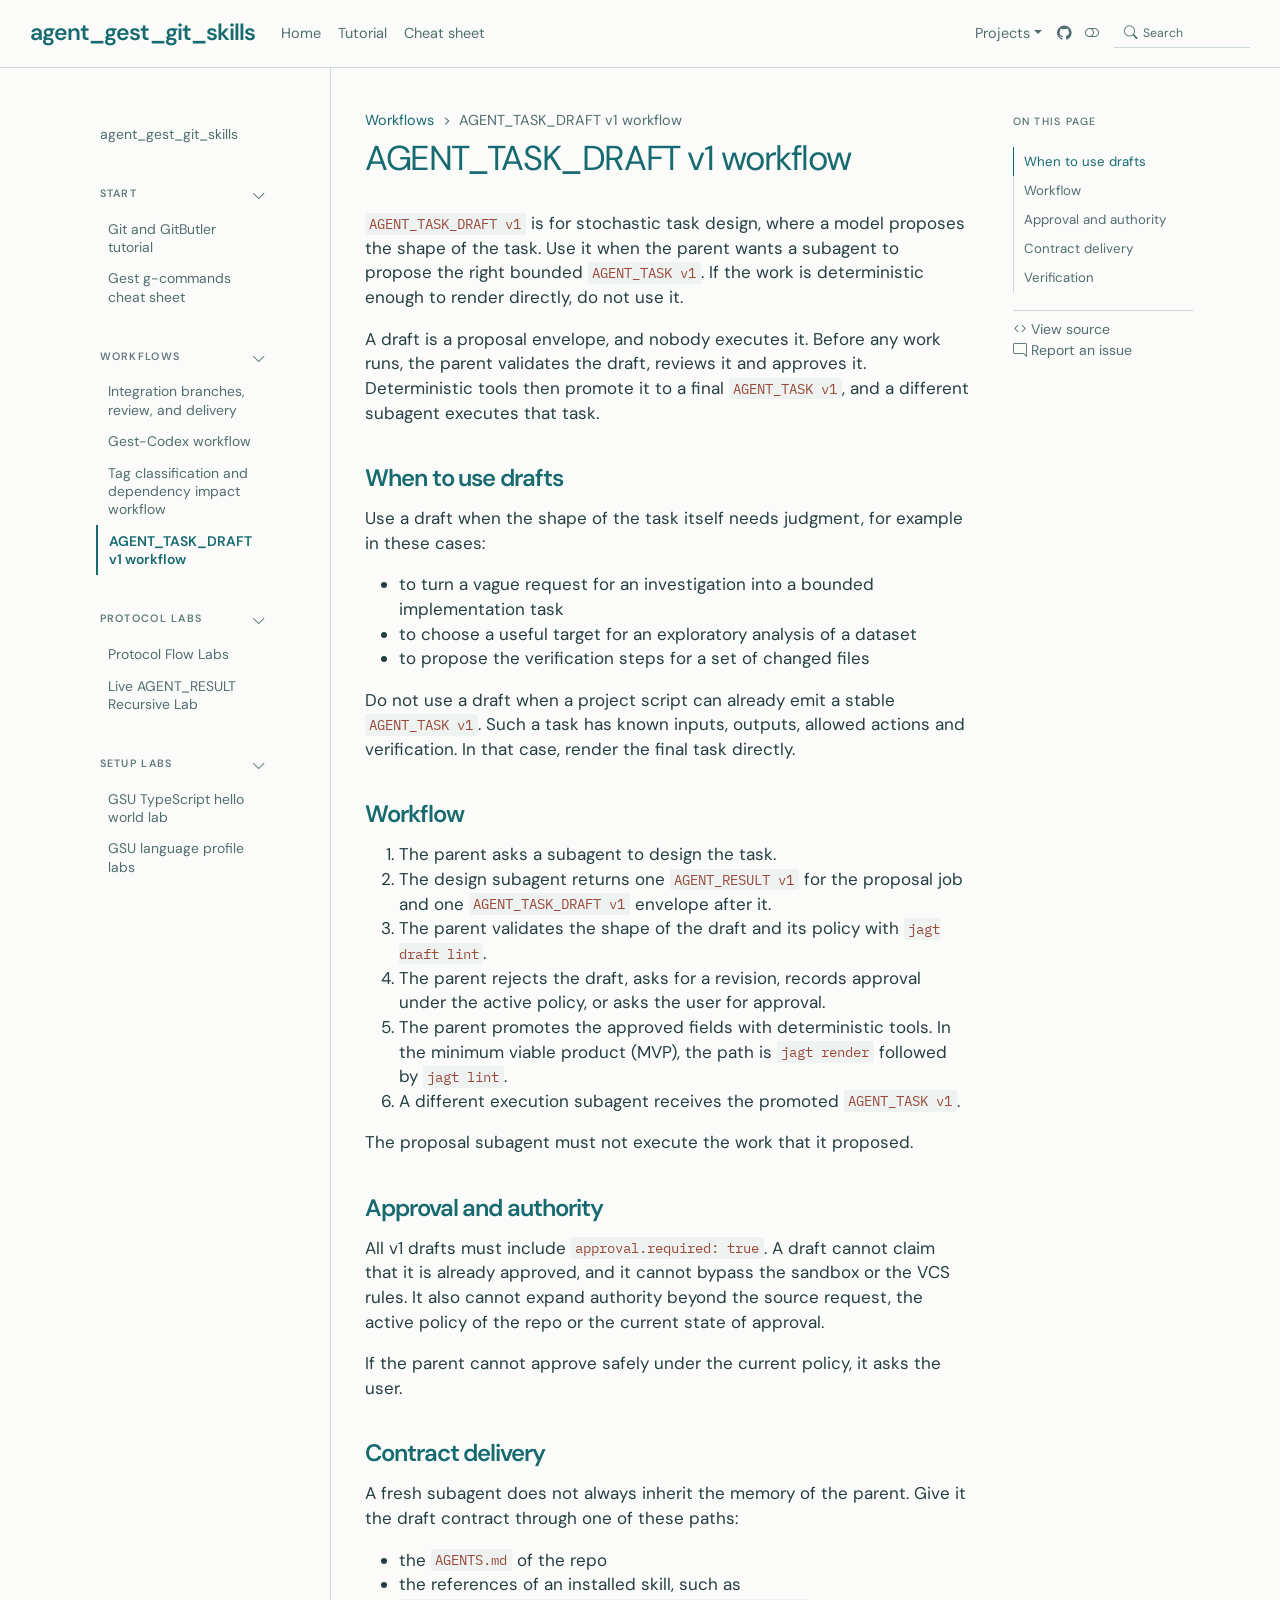
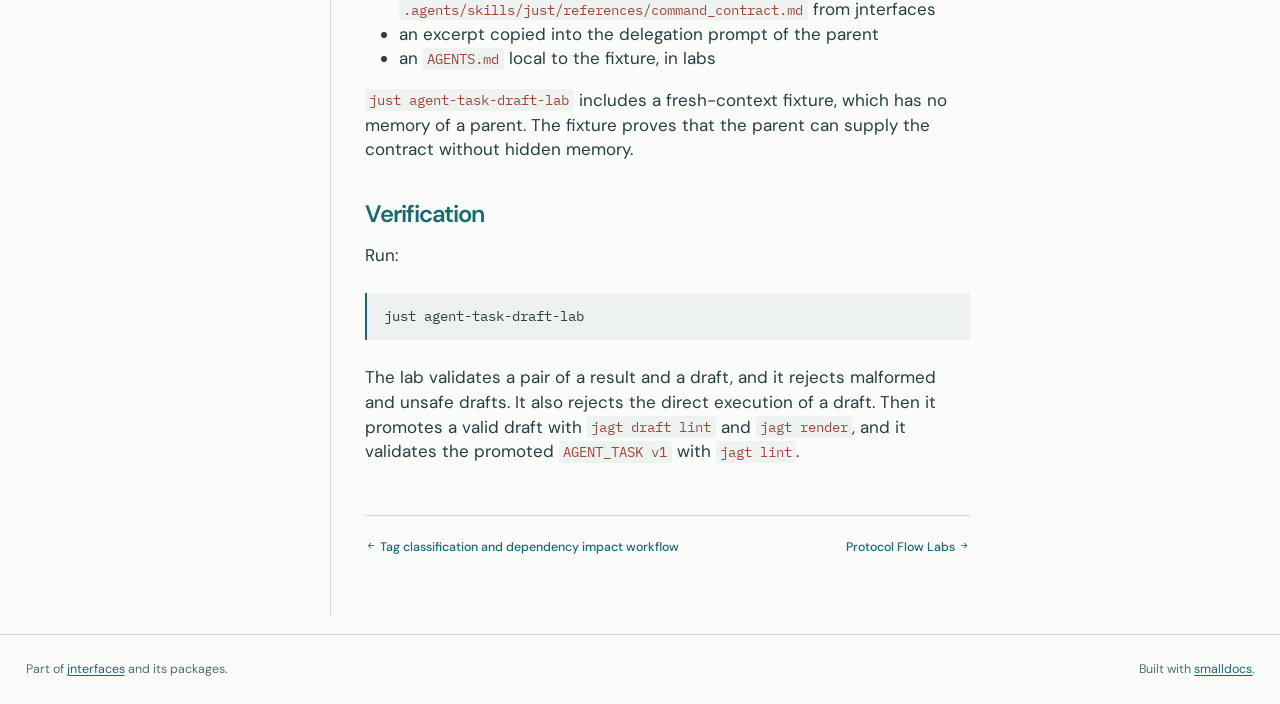
==== commit a1641719: "Built site" ====
--- a/agent_task_draft_workflow.html
+++ b/agent_task_draft_workflow.html
@@ -1,20 +1,23 @@
-<!doctype html><html lang="en"><head><meta charset="utf-8"><meta name="generator" content="smalldocs-0.5.4"><meta name="viewport" content="width=device-width, initial-scale=1.0, user-scalable=yes"><title>AGENT_TASK_DRAFT v1 Workflow – agent_gest_git_skills</title><link rel="icon" href="site_libs/themes/atelier/logo.svg"><link rel="stylesheet" href="site_libs/themes/atelier/atelier.css" data-mode="light" class="quarto-color-scheme" id="quarto-bootstrap-light" media="not all and (prefers-color-scheme: dark)"><link rel="stylesheet" href="site_libs/themes/atelier/atelier-dark.css" data-mode="dark" class="quarto-color-scheme quarto-color-alternate" id="quarto-bootstrap-dark" media="(prefers-color-scheme: dark)"><link rel="stylesheet" href="site_libs/bootstrap-icons/bootstrap-icons.min.css"><link rel="stylesheet" href="site_libs/smalldocs.css"><meta name="smalldocs:offset" content="./"><script src="site_libs/bootstrap/bootstrap.bundle.min.js"></script><script src="site_libs/fuse/fuse.min.js"></script><script src="site_libs/smalldocs.js" defer></script><script>(function(){var d=document.documentElement,s=null;try{s=localStorage.getItem('smalldocs-scheme')}catch(e){}var alt=s?s==='alternate':!!(window.matchMedia&&matchMedia('(prefers-color-scheme: dark)').matches);var ls=document.querySelectorAll('link.quarto-color-scheme');if(alt)d.dataset.scheme='alternate';if(s)ls.forEach(function(l){var on=l.classList.contains('quarto-color-alternate')===alt;if(on)l.setAttribute('blocking','render');l.media=on?'all':'not all'});var on=ls[alt?1:0];if(on&&on.dataset.mode==='dark')d.classList.add('quarto-dark')})();</script></head><body class="nav-sidebar floating nav-fixed"><header id="quarto-header" class="headroom sticky-top"><nav class="navbar navbar-expand-lg sd-navbar-default"><div class="navbar-container container-fluid"><div class="navbar-brand-container mx-auto"><a class="navbar-brand" href="index.html"><span class="navbar-title">agent_gest_git_skills</span></a></div><button class="navbar-toggler" type="button" data-bs-toggle="collapse" data-bs-target="#navbarCollapse" aria-controls="navbarCollapse" aria-expanded="false" aria-label="Toggle navigation"><span class="navbar-toggler-icon"></span></button><div class="collapse navbar-collapse" id="navbarCollapse"><ul class="navbar-nav navbar-nav-scroll me-auto"><li class="nav-item"><a class="nav-link" href="index.html"><span class="menu-text">Home</span></a></li><li class="nav-item"><a class="nav-link" href="TUTORIAL.html"><span class="menu-text">Tutorial</span></a></li><li class="nav-item"><a class="nav-link" href="g_commands_cheatsheet.html"><span class="menu-text">Cheat sheet</span></a></li></ul><ul class="navbar-nav navbar-nav-scroll ms-auto"><li class="nav-item dropdown"><a class="nav-link dropdown-toggle" href="#" id="nav-menu-1" role="link" data-bs-toggle="dropdown" aria-expanded="false"><span class="menu-text">Projects</span></a><ul class="dropdown-menu" aria-labelledby="nav-menu-1"><li class=""><a class="dropdown-item" href="https://rahuldave.github.io/jnterfaces/"><span class="menu-text">jnterfaces</span></a></li><li class=""><a class="dropdown-item" href="https://rahuldave.github.io/jnprofile-python/"><span class="menu-text">jnprofile-python</span></a></li><li class=""><a class="dropdown-item" href="https://rahuldave.github.io/jnprofile-typescript/"><span class="menu-text">jnprofile-typescript</span></a></li><li class=""><a class="dropdown-item" href="https://rahuldave.github.io/agent_gest_git_skills/"><span class="menu-text">agent_gest_git_skills</span></a></li></ul></li><li class="nav-item compact"><a class="nav-link" href="https://github.com/rahuldave/agent_gest_git_skills" aria-label="github"><i class="bi bi-github" role="img"></i></a></li><li class="nav-item compact"><a class="quarto-color-scheme-toggle nav-link" href="" title="Toggle dark mode" onclick="window.smalldocsToggleScheme(); return false;"><i class="bi"></i></a></li></ul><div class="quarto-navbar-tools"><div class="smalldocs-search" id="quarto-search"><i class="bi bi-search" aria-hidden="true"></i><input type="search" class="form-control form-control-sm" placeholder="Search" aria-label="Search" autocomplete="off"><div class="smalldocs-search-results dropdown-menu"></div></div></div></div></div></nav><nav class="quarto-secondary-nav"><div class="container-fluid d-flex"><button type="button" class="quarto-btn-toggle btn" aria-controls="quarto-sidebar" aria-label="Toggle sidebar navigation"><i class="bi bi-layout-text-sidebar-reverse"></i></button><nav class="quarto-page-breadcrumbs" aria-label="breadcrumb"><ol class="breadcrumb"><li class="breadcrumb-item"><a href="integration_delivery_workflow.html">Workflows</a></li><li class="breadcrumb-item"><a href="agent_task_draft_workflow.html">AGENT_TASK_DRAFT v1 Workflow</a></li></ol></nav></div></nav></header><div id="quarto-content" class="quarto-container page-columns page-rows-contents page-layout-article has-sidebar has-margin"><nav id="quarto-sidebar" class="sidebar collapse collapse-horizontal quarto-sidebar-collapse-item sidebar-navigation floating overflow-auto"><div class="sidebar-menu-container"><ul class="list-unstyled mt-1"><li class="sidebar-item"><div class="sidebar-item-container"><a href="index.html" class="sidebar-item-text sidebar-link"><span class="menu-text">agent_gest_git_skills</span></a></div></li><li class="sidebar-item sidebar-item-section"><div class="sidebar-item-container"><a class="sidebar-item-text sidebar-link text-start" data-bs-toggle="collapse" data-bs-target="#quarto-sidebar-section-2" role="navigation" aria-expanded="true"><span class="menu-text">Start</span></a><a class="sidebar-item-toggle text-start" data-bs-toggle="collapse" data-bs-target="#quarto-sidebar-section-2" role="navigation" aria-expanded="true" aria-label="Toggle section"><i class="bi bi-chevron-right ms-2"></i></a></div><ul id="quarto-sidebar-section-2" class="collapse list-unstyled sidebar-section depth1 show"><li class="sidebar-item"><div class="sidebar-item-container"><a href="TUTORIAL.html" class="sidebar-item-text sidebar-link"><span class="menu-text">Git And GitButler Tutorial</span></a></div></li><li class="sidebar-item"><div class="sidebar-item-container"><a href="g_commands_cheatsheet.html" class="sidebar-item-text sidebar-link"><span class="menu-text">Gest g-Commands Cheat Sheet</span></a></div></li></ul></li><li class="sidebar-item sidebar-item-section"><div class="sidebar-item-container"><a class="sidebar-item-text sidebar-link text-start" data-bs-toggle="collapse" data-bs-target="#quarto-sidebar-section-3" role="navigation" aria-expanded="true"><span class="menu-text">Workflows</span></a><a class="sidebar-item-toggle text-start" data-bs-toggle="collapse" data-bs-target="#quarto-sidebar-section-3" role="navigation" aria-expanded="true" aria-label="Toggle section"><i class="bi bi-chevron-right ms-2"></i></a></div><ul id="quarto-sidebar-section-3" class="collapse list-unstyled sidebar-section depth1 show"><li class="sidebar-item"><div class="sidebar-item-container"><a href="integration_delivery_workflow.html" class="sidebar-item-text sidebar-link"><span class="menu-text">Integration branches, review, and delivery</span></a></div></li><li class="sidebar-item"><div class="sidebar-item-container"><a href="gest_codex_workflow.html" class="sidebar-item-text sidebar-link"><span class="menu-text">Gest-Codex Workflow</span></a></div></li><li class="sidebar-item"><div class="sidebar-item-container"><a href="tag_dependency_workflow.html" class="sidebar-item-text sidebar-link"><span class="menu-text">Tag Classification And Dependency Impact Workflow</span></a></div></li><li class="sidebar-item"><div class="sidebar-item-container"><a href="agent_task_draft_workflow.html" class="sidebar-item-text sidebar-link active" aria-current="page"><span class="menu-text">AGENT_TASK_DRAFT v1 Workflow</span></a></div></li></ul></li><li class="sidebar-item sidebar-item-section"><div class="sidebar-item-container"><a class="sidebar-item-text sidebar-link text-start" data-bs-toggle="collapse" data-bs-target="#quarto-sidebar-section-4" role="navigation" aria-expanded="true"><span class="menu-text">Protocol labs</span></a><a class="sidebar-item-toggle text-start" data-bs-toggle="collapse" data-bs-target="#quarto-sidebar-section-4" role="navigation" aria-expanded="true" aria-label="Toggle section"><i class="bi bi-chevron-right ms-2"></i></a></div><ul id="quarto-sidebar-section-4" class="collapse list-unstyled sidebar-section depth1 show"><li class="sidebar-item"><div class="sidebar-item-container"><a href="protocol_flows.html" class="sidebar-item-text sidebar-link"><span class="menu-text">Protocol Flow Labs</span></a></div></li><li class="sidebar-item"><div class="sidebar-item-container"><a href="live_agent_result_recursive_lab.html" class="sidebar-item-text sidebar-link"><span class="menu-text">Live AGENT_RESULT Recursive Lab</span></a></div></li></ul></li><li class="sidebar-item sidebar-item-section"><div class="sidebar-item-container"><a class="sidebar-item-text sidebar-link text-start" data-bs-toggle="collapse" data-bs-target="#quarto-sidebar-section-5" role="navigation" aria-expanded="true"><span class="menu-text">Setup labs</span></a><a class="sidebar-item-toggle text-start" data-bs-toggle="collapse" data-bs-target="#quarto-sidebar-section-5" role="navigation" aria-expanded="true" aria-label="Toggle section"><i class="bi bi-chevron-right ms-2"></i></a></div><ul id="quarto-sidebar-section-5" class="collapse list-unstyled sidebar-section depth1 show"><li class="sidebar-item"><div class="sidebar-item-container"><a href="gsu_typescript_hello_world.html" class="sidebar-item-text sidebar-link"><span class="menu-text">GSU TypeScript Hello World Lab</span></a></div></li><li class="sidebar-item"><div class="sidebar-item-container"><a href="gsu_language_profile_labs.html" class="sidebar-item-text sidebar-link"><span class="menu-text">GSU Language Profile Labs</span></a></div></li></ul></li><li class="sidebar-item sidebar-item-section"><div class="sidebar-item-container"><a class="sidebar-item-text sidebar-link text-start" data-bs-toggle="collapse" data-bs-target="#quarto-sidebar-section-6" role="navigation" aria-expanded="true"><span class="menu-text">Moved</span></a><a class="sidebar-item-toggle text-start" data-bs-toggle="collapse" data-bs-target="#quarto-sidebar-section-6" role="navigation" aria-expanded="true" aria-label="Toggle section"><i class="bi bi-chevron-right ms-2"></i></a></div><ul id="quarto-sidebar-section-6" class="collapse list-unstyled sidebar-section depth1 show"><li class="sidebar-item"><div class="sidebar-item-container"><a href="just_command_contract.html" class="sidebar-item-text sidebar-link"><span class="menu-text">Just command contract</span></a></div></li><li class="sidebar-item"><div class="sidebar-item-container"><a href="cx_incremental_pipelines.html" class="sidebar-item-text sidebar-link"><span class="menu-text">cx incremental builds and pipelines</span></a></div></li></ul></li></ul></div></nav><div id="quarto-sidebar-glass" class="quarto-sidebar-collapse-item"></div><div id="quarto-margin-sidebar" class="sidebar margin-sidebar"><nav id="TOC" role="doc-toc" class="toc-active"><h2 id="toc-title">On this page</h2><ul><li><a href="#when-to-use-drafts" id="toc-when-to-use-drafts" class="nav-link" data-scroll-target="#when-to-use-drafts">When To Use Drafts</a></li><li><a href="#workflow" id="toc-workflow" class="nav-link" data-scroll-target="#workflow">Workflow</a></li><li><a href="#approval-and-authority" id="toc-approval-and-authority" class="nav-link" data-scroll-target="#approval-and-authority">Approval And Authority</a></li><li><a href="#contract-delivery" id="toc-contract-delivery" class="nav-link" data-scroll-target="#contract-delivery">Contract Delivery</a></li><li><a href="#verification" id="toc-verification" class="nav-link" data-scroll-target="#verification">Verification</a></li></ul></nav><div class="toc-actions"><div class="action-links"><a href="https://github.com/rahuldave/agent_gest_git_skills/blob/main/docs/agent_task_draft_workflow.md" class="toc-action"><i class="bi bi-code"></i> View source</a></div><div class="action-links"><a href="https://github.com/rahuldave/agent_gest_git_skills/issues/new" class="toc-action"><i class="bi bi-chat-right"></i> Report an issue</a></div></div></div><main class="content" id="quarto-document-content"><header id="title-block-header" class="quarto-title-block default"><nav class="quarto-page-breadcrumbs quarto-title-breadcrumbs d-none d-lg-block" aria-label="breadcrumb"><ol class="breadcrumb"><li class="breadcrumb-item"><a href="integration_delivery_workflow.html">Workflows</a></li><li class="breadcrumb-item"><a href="agent_task_draft_workflow.html">AGENT_TASK_DRAFT v1 Workflow</a></li></ol></nav><div class="quarto-title"><h1 class="title">AGENT_TASK_DRAFT v1 Workflow</h1></div><div class="quarto-title-meta"></div></header><p><code>AGENT_TASK_DRAFT v1</code> is for stochastic task design. Use it when a subagent is
-asked to propose the right bounded <code>AGENT_TASK v1</code>, not when the work is
-already deterministic enough to render directly.</p>
-<p>A draft is not executable. It is a proposal envelope that must be validated,
-reviewed, approved, promoted through deterministic tooling, and then executed
-by a different subagent as a final <code>AGENT_TASK v1</code>.</p>
+<!doctype html><html lang="en"><head><meta charset="utf-8"><meta name="generator" content="smalldocs-0.5.5"><meta name="viewport" content="width=device-width, initial-scale=1.0, user-scalable=yes"><title>AGENT_TASK_DRAFT v1 workflow – agent_gest_git_skills</title><link rel="icon" href="favicon.svg"><link rel="stylesheet" href="site_libs/themes/atelier/atelier.css" data-mode="light" class="quarto-color-scheme" id="quarto-bootstrap-light" media="not all and (prefers-color-scheme: dark)"><link rel="stylesheet" href="site_libs/themes/atelier/atelier-dark.css" data-mode="dark" class="quarto-color-scheme quarto-color-alternate" id="quarto-bootstrap-dark" media="(prefers-color-scheme: dark)"><link rel="stylesheet" href="site_libs/bootstrap-icons/bootstrap-icons.min.css"><link rel="stylesheet" href="site_libs/smalldocs.css"><meta name="smalldocs:offset" content="./"><script src="site_libs/bootstrap/bootstrap.bundle.min.js"></script><script src="site_libs/fuse/fuse.min.js"></script><script src="site_libs/smalldocs.js" defer></script><script>(function(){var d=document.documentElement,s=null;try{s=localStorage.getItem('smalldocs-scheme')}catch(e){}var alt=s?s==='alternate':!!(window.matchMedia&&matchMedia('(prefers-color-scheme: dark)').matches);var ls=document.querySelectorAll('link.quarto-color-scheme');if(alt)d.dataset.scheme='alternate';if(s)ls.forEach(function(l){var on=l.classList.contains('quarto-color-alternate')===alt;if(on)l.setAttribute('blocking','render');l.media=on?'all':'not all'});var on=ls[alt?1:0];if(on&&on.dataset.mode==='dark')d.classList.add('quarto-dark')})();</script></head><body class="nav-sidebar floating nav-fixed"><header id="quarto-header" class="headroom sticky-top"><nav class="navbar navbar-expand-lg sd-navbar-default"><div class="navbar-container container-fluid"><div class="navbar-brand-container mx-auto"><a class="navbar-brand" href="index.html"><span class="navbar-title">agent_gest_git_skills</span></a></div><button class="navbar-toggler" type="button" data-bs-toggle="collapse" data-bs-target="#navbarCollapse" aria-controls="navbarCollapse" aria-expanded="false" aria-label="Toggle navigation"><span class="navbar-toggler-icon"></span></button><div class="collapse navbar-collapse" id="navbarCollapse"><ul class="navbar-nav navbar-nav-scroll me-auto"><li class="nav-item"><a class="nav-link" href="index.html"><span class="menu-text">Home</span></a></li><li class="nav-item"><a class="nav-link" href="TUTORIAL.html"><span class="menu-text">Tutorial</span></a></li><li class="nav-item"><a class="nav-link" href="g_commands_cheatsheet.html"><span class="menu-text">Cheat sheet</span></a></li></ul><ul class="navbar-nav navbar-nav-scroll ms-auto"><li class="nav-item dropdown"><a class="nav-link dropdown-toggle" href="#" id="nav-menu-1" role="link" data-bs-toggle="dropdown" aria-expanded="false"><span class="menu-text">Projects</span></a><ul class="dropdown-menu" aria-labelledby="nav-menu-1"><li class=""><a class="dropdown-item" href="https://rahuldave.github.io/jnterfaces/"><span class="menu-text">jnterfaces</span></a></li><li class=""><a class="dropdown-item" href="https://rahuldave.github.io/jnprofile-python/"><span class="menu-text">jnprofile-python</span></a></li><li class=""><a class="dropdown-item" href="https://rahuldave.github.io/jnprofile-typescript/"><span class="menu-text">jnprofile-typescript</span></a></li><li class=""><a class="dropdown-item" href="https://rahuldave.github.io/agent_gest_git_skills/"><span class="menu-text">agent_gest_git_skills</span></a></li></ul></li><li class="nav-item compact"><a class="nav-link" href="https://github.com/rahuldave/agent_gest_git_skills" aria-label="github"><i class="bi bi-github" role="img"></i></a></li><li class="nav-item compact"><a class="quarto-color-scheme-toggle nav-link" href="" title="Toggle dark mode" onclick="window.smalldocsToggleScheme(); return false;"><i class="bi"></i></a></li></ul><div class="quarto-navbar-tools"><div class="smalldocs-search" id="quarto-search"><i class="bi bi-search" aria-hidden="true"></i><input type="search" class="form-control form-control-sm" placeholder="Search" aria-label="Search" autocomplete="off"><div class="smalldocs-search-results dropdown-menu"></div></div></div></div></div></nav><nav class="quarto-secondary-nav"><div class="container-fluid d-flex"><button type="button" class="quarto-btn-toggle btn" aria-controls="quarto-sidebar" aria-label="Toggle sidebar navigation"><i class="bi bi-layout-text-sidebar-reverse"></i></button><nav class="quarto-page-breadcrumbs" aria-label="breadcrumb"><ol class="breadcrumb"><li class="breadcrumb-item"><a href="integration_delivery_workflow.html">Workflows</a></li><li class="breadcrumb-item"><a href="agent_task_draft_workflow.html">AGENT_TASK_DRAFT v1 workflow</a></li></ol></nav></div></nav></header><div id="quarto-content" class="quarto-container page-columns page-rows-contents page-layout-article has-sidebar has-margin"><nav id="quarto-sidebar" class="sidebar collapse collapse-horizontal quarto-sidebar-collapse-item sidebar-navigation floating overflow-auto"><div class="sidebar-menu-container"><ul class="list-unstyled mt-1"><li class="sidebar-item"><div class="sidebar-item-container"><a href="index.html" class="sidebar-item-text sidebar-link"><span class="menu-text">agent_gest_git_skills</span></a></div></li><li class="sidebar-item sidebar-item-section"><div class="sidebar-item-container"><a class="sidebar-item-text sidebar-link text-start" data-bs-toggle="collapse" data-bs-target="#quarto-sidebar-section-2" role="navigation" aria-expanded="true"><span class="menu-text">Start</span></a><a class="sidebar-item-toggle text-start" data-bs-toggle="collapse" data-bs-target="#quarto-sidebar-section-2" role="navigation" aria-expanded="true" aria-label="Toggle section"><i class="bi bi-chevron-right ms-2"></i></a></div><ul id="quarto-sidebar-section-2" class="collapse list-unstyled sidebar-section depth1 show"><li class="sidebar-item"><div class="sidebar-item-container"><a href="TUTORIAL.html" class="sidebar-item-text sidebar-link"><span class="menu-text">Git and GitButler tutorial</span></a></div></li><li class="sidebar-item"><div class="sidebar-item-container"><a href="g_commands_cheatsheet.html" class="sidebar-item-text sidebar-link"><span class="menu-text">Gest g-commands cheat sheet</span></a></div></li></ul></li><li class="sidebar-item sidebar-item-section"><div class="sidebar-item-container"><a class="sidebar-item-text sidebar-link text-start" data-bs-toggle="collapse" data-bs-target="#quarto-sidebar-section-3" role="navigation" aria-expanded="true"><span class="menu-text">Workflows</span></a><a class="sidebar-item-toggle text-start" data-bs-toggle="collapse" data-bs-target="#quarto-sidebar-section-3" role="navigation" aria-expanded="true" aria-label="Toggle section"><i class="bi bi-chevron-right ms-2"></i></a></div><ul id="quarto-sidebar-section-3" class="collapse list-unstyled sidebar-section depth1 show"><li class="sidebar-item"><div class="sidebar-item-container"><a href="integration_delivery_workflow.html" class="sidebar-item-text sidebar-link"><span class="menu-text">Integration branches, review, and delivery</span></a></div></li><li class="sidebar-item"><div class="sidebar-item-container"><a href="gest_codex_workflow.html" class="sidebar-item-text sidebar-link"><span class="menu-text">Gest-Codex workflow</span></a></div></li><li class="sidebar-item"><div class="sidebar-item-container"><a href="tag_dependency_workflow.html" class="sidebar-item-text sidebar-link"><span class="menu-text">Tag classification and dependency impact workflow</span></a></div></li><li class="sidebar-item"><div class="sidebar-item-container"><a href="agent_task_draft_workflow.html" class="sidebar-item-text sidebar-link active" aria-current="page"><span class="menu-text">AGENT_TASK_DRAFT v1 workflow</span></a></div></li></ul></li><li class="sidebar-item sidebar-item-section"><div class="sidebar-item-container"><a class="sidebar-item-text sidebar-link text-start" data-bs-toggle="collapse" data-bs-target="#quarto-sidebar-section-4" role="navigation" aria-expanded="true"><span class="menu-text">Protocol labs</span></a><a class="sidebar-item-toggle text-start" data-bs-toggle="collapse" data-bs-target="#quarto-sidebar-section-4" role="navigation" aria-expanded="true" aria-label="Toggle section"><i class="bi bi-chevron-right ms-2"></i></a></div><ul id="quarto-sidebar-section-4" class="collapse list-unstyled sidebar-section depth1 show"><li class="sidebar-item"><div class="sidebar-item-container"><a href="protocol_flows.html" class="sidebar-item-text sidebar-link"><span class="menu-text">Protocol Flow Labs</span></a></div></li><li class="sidebar-item"><div class="sidebar-item-container"><a href="live_agent_result_recursive_lab.html" class="sidebar-item-text sidebar-link"><span class="menu-text">Live AGENT_RESULT Recursive Lab</span></a></div></li></ul></li><li class="sidebar-item sidebar-item-section"><div class="sidebar-item-container"><a class="sidebar-item-text sidebar-link text-start" data-bs-toggle="collapse" data-bs-target="#quarto-sidebar-section-5" role="navigation" aria-expanded="true"><span class="menu-text">Setup labs</span></a><a class="sidebar-item-toggle text-start" data-bs-toggle="collapse" data-bs-target="#quarto-sidebar-section-5" role="navigation" aria-expanded="true" aria-label="Toggle section"><i class="bi bi-chevron-right ms-2"></i></a></div><ul id="quarto-sidebar-section-5" class="collapse list-unstyled sidebar-section depth1 show"><li class="sidebar-item"><div class="sidebar-item-container"><a href="gsu_typescript_hello_world.html" class="sidebar-item-text sidebar-link"><span class="menu-text">GSU TypeScript hello world lab</span></a></div></li><li class="sidebar-item"><div class="sidebar-item-container"><a href="gsu_language_profile_labs.html" class="sidebar-item-text sidebar-link"><span class="menu-text">GSU language profile labs</span></a></div></li></ul></li><li class="sidebar-item sidebar-item-section"><div class="sidebar-item-container"><a class="sidebar-item-text sidebar-link text-start" data-bs-toggle="collapse" data-bs-target="#quarto-sidebar-section-6" role="navigation" aria-expanded="true"><span class="menu-text">Moved</span></a><a class="sidebar-item-toggle text-start" data-bs-toggle="collapse" data-bs-target="#quarto-sidebar-section-6" role="navigation" aria-expanded="true" aria-label="Toggle section"><i class="bi bi-chevron-right ms-2"></i></a></div><ul id="quarto-sidebar-section-6" class="collapse list-unstyled sidebar-section depth1 show"><li class="sidebar-item"><div class="sidebar-item-container"><a href="just_command_contract.html" class="sidebar-item-text sidebar-link"><span class="menu-text">Just command contract</span></a></div></li><li class="sidebar-item"><div class="sidebar-item-container"><a href="cx_incremental_pipelines.html" class="sidebar-item-text sidebar-link"><span class="menu-text">cx incremental builds and pipelines</span></a></div></li></ul></li></ul></div></nav><div id="quarto-sidebar-glass" class="quarto-sidebar-collapse-item"></div><div id="quarto-margin-sidebar" class="sidebar margin-sidebar"><nav id="TOC" role="doc-toc" class="toc-active"><h2 id="toc-title">On this page</h2><ul><li><a href="#when-to-use-drafts" id="toc-when-to-use-drafts" class="nav-link" data-scroll-target="#when-to-use-drafts">When to use drafts</a></li><li><a href="#workflow" id="toc-workflow" class="nav-link" data-scroll-target="#workflow">Workflow</a></li><li><a href="#approval-and-authority" id="toc-approval-and-authority" class="nav-link" data-scroll-target="#approval-and-authority">Approval and authority</a></li><li><a href="#contract-delivery" id="toc-contract-delivery" class="nav-link" data-scroll-target="#contract-delivery">Contract delivery</a></li><li><a href="#verification" id="toc-verification" class="nav-link" data-scroll-target="#verification">Verification</a></li></ul></nav><div class="toc-actions"><div class="action-links"><a href="https://github.com/rahuldave/agent_gest_git_skills/blob/main/docs/agent_task_draft_workflow.md" class="toc-action"><i class="bi bi-code"></i> View source</a></div><div class="action-links"><a href="https://github.com/rahuldave/agent_gest_git_skills/issues/new" class="toc-action"><i class="bi bi-chat-right"></i> Report an issue</a></div></div></div><main class="content" id="quarto-document-content"><header id="title-block-header" class="quarto-title-block default"><nav class="quarto-page-breadcrumbs quarto-title-breadcrumbs d-none d-lg-block" aria-label="breadcrumb"><ol class="breadcrumb"><li class="breadcrumb-item"><a href="integration_delivery_workflow.html">Workflows</a></li><li class="breadcrumb-item"><a href="agent_task_draft_workflow.html">AGENT_TASK_DRAFT v1 workflow</a></li></ol></nav><div class="quarto-title"><h1 class="title">AGENT_TASK_DRAFT v1 workflow</h1></div><div class="quarto-title-meta"></div></header><p><code>AGENT_TASK_DRAFT v1</code> is for stochastic task design, where a model proposes the
+shape of the task. Use it when the parent wants a subagent to propose the
+right bounded <code>AGENT_TASK v1</code>. If the work is deterministic enough to render
+directly, do not use it.</p>
+<p>A draft is a proposal envelope, and nobody executes it. Before any work runs,
+the parent validates the draft, reviews it and approves it. Deterministic tools
+then promote it to a final <code>AGENT_TASK v1</code>, and a different subagent executes
+that task.</p>
 <section id="when-to-use-drafts" class="level2">
-<h2 class="anchored" data-anchor-id="when-to-use-drafts">When To Use Drafts</h2>
-<p>Use a draft when the task shape itself needs judgment, such as:</p>
+<h2 class="anchored" data-anchor-id="when-to-use-drafts">When to use drafts</h2>
+<p>Use a draft when the shape of the task itself needs judgment, for example in
+these cases:</p>
 <ul>
-<li>turning a vague investigation request into a bounded implementation task</li>
-<li>choosing a useful exploratory analysis target for a dataset</li>
-<li>proposing verification steps for a set of changed files</li>
+<li>to turn a vague request for an investigation into a bounded implementation task</li>
+<li>to choose a useful target for an exploratory analysis of a dataset</li>
+<li>to propose the verification steps for a set of changed files</li>
 </ul>
 <p>Do not use a draft when a project script can already emit a stable
-<code>AGENT_TASK v1</code> with known inputs, outputs, allowed actions, and verification.
-Render the final task directly in that case.</p>
+<code>AGENT_TASK v1</code>. Such a task has known inputs, outputs, allowed actions and
+verification. In that case, render the final task directly.</p>
 </section>
 <section id="workflow" class="level2">
 <h2 class="anchored" data-anchor-id="workflow">Workflow</h2>
@@ -22,44 +25,47 @@
 <li>The parent asks a subagent to design the task.</li>
 <li>The design subagent returns one <code>AGENT_RESULT v1</code> for the proposal job and
 one <code>AGENT_TASK_DRAFT v1</code> envelope after it.</li>
-<li>The parent validates the draft shape and policy with <code>jagt draft lint</code>.</li>
-<li>The parent rejects, asks for revision, records approval under active policy,
-or asks the user for approval.</li>
-<li>The parent promotes approved fields with deterministic tooling. The MVP path
-is <code>jagt render</code> followed by <code>jagt lint</code>.</li>
+<li>The parent validates the shape of the draft and its policy with
+<code>jagt draft lint</code>.</li>
+<li>The parent rejects the draft, asks for a revision, records approval under
+the active policy, or asks the user for approval.</li>
+<li>The parent promotes the approved fields with deterministic tools. In the
+minimum viable product (MVP), the path is <code>jagt render</code> followed by
+<code>jagt lint</code>.</li>
 <li>A different execution subagent receives the promoted <code>AGENT_TASK v1</code>.</li>
 </ol>
-<p>The proposal subagent must not execute its own proposed work.</p>
+<p>The proposal subagent must not execute the work that it proposed.</p>
 </section>
 <section id="approval-and-authority" class="level2">
-<h2 class="anchored" data-anchor-id="approval-and-authority">Approval And Authority</h2>
+<h2 class="anchored" data-anchor-id="approval-and-authority">Approval and authority</h2>
 <p>All v1 drafts must include <code>approval.required: true</code>. A draft cannot claim that
-it is already approved, cannot bypass sandboxing or VCS rules, and cannot
-expand authority beyond the source request, active repo policy, or current
-approval state.</p>
-<p>If the parent cannot safely approve under existing policy, it asks the user.</p>
+it is already approved, and it cannot bypass the sandbox or the VCS rules. It
+also cannot expand authority beyond the source request, the active policy of
+the repo or the current state of approval.</p>
+<p>If the parent cannot approve safely under the current policy, it asks the user.</p>
 </section>
 <section id="contract-delivery" class="level2">
-<h2 class="anchored" data-anchor-id="contract-delivery">Contract Delivery</h2>
-<p>Fresh subagents may not inherit parent memory. Provide the draft contract
-through one of these paths:</p>
+<h2 class="anchored" data-anchor-id="contract-delivery">Contract delivery</h2>
+<p>A fresh subagent does not always inherit the memory of the parent. Give it the draft
+contract through one of these paths:</p>
 <ul>
-<li>repo <code>AGENTS.md</code></li>
-<li>installed skill references such as
+<li>the <code>AGENTS.md</code> of the repo</li>
+<li>the references of an installed skill, such as
 <code>.agents/skills/just/references/command_contract.md</code> from jnterfaces</li>
-<li>a copied excerpt in the parent delegation prompt</li>
-<li>a fixture-local <code>AGENTS.md</code> in labs</li>
+<li>an excerpt copied into the delegation prompt of the parent</li>
+<li>an <code>AGENTS.md</code> local to the fixture, in labs</li>
 </ul>
-<p><code>just agent-task-draft-lab</code> includes a fresh-context fixture to prove the
-contract can be supplied without hidden parent memory.</p>
+<p><code>just agent-task-draft-lab</code> includes a fresh-context fixture, which has no
+memory of a parent. The fixture proves that the parent can supply the contract
+without hidden memory.</p>
 </section>
 <section id="verification" class="level2">
 <h2 class="anchored" data-anchor-id="verification">Verification</h2>
 <p>Run:</p>
 <div class="code-copy-outer-scaffold"><div class="sourceCode" id="cb1"><pre class="sourceCode bash code-with-copy"><code class="sourceCode bash">just agent-task-draft-lab</code></pre></div><button title="Copy to Clipboard" class="code-copy-button"><i class="bi"></i></button></div>
-<p>The lab validates a result-plus-draft pair, rejects malformed and unsafe
-drafts, rejects direct draft execution, promotes a valid draft with
-<code>jagt draft lint</code> and <code>jagt render</code>, and validates the promoted
-<code>AGENT_TASK v1</code> with <code>jagt lint</code>.</p>
+<p>The lab validates a pair of a result and a draft, and it rejects malformed and
+unsafe drafts. It also rejects the direct execution of a draft. Then it
+promotes a valid draft with <code>jagt draft lint</code> and <code>jagt render</code>, and it
+validates the promoted <code>AGENT_TASK v1</code> with <code>jagt lint</code>.</p>
 </section>
-<nav class="page-navigation"><div class="nav-page nav-page-previous"><a href="tag_dependency_workflow.html" class="pagination-link"><i class="bi bi-arrow-left-short"></i> <span class="nav-page-text">Tag Classification And Dependency Impact Workflow</span></a></div><div class="nav-page nav-page-next"><a href="protocol_flows.html" class="pagination-link"><span class="nav-page-text">Protocol Flow Labs</span> <i class="bi bi-arrow-right-short"></i></a></div></nav></main></div><footer class="footer"><div class="nav-footer"><div class="nav-footer-left">Part of <a href="https://rahuldave.github.io/jnterfaces/">jnterfaces</a> and its packages.</div><div class="nav-footer-center"></div><div class="nav-footer-right">Built with <a href="https://docs.smallish.dev/">smalldocs</a>.</div></div></footer></body></html>+<nav class="page-navigation"><div class="nav-page nav-page-previous"><a href="tag_dependency_workflow.html" class="pagination-link"><i class="bi bi-arrow-left-short"></i> <span class="nav-page-text">Tag classification and dependency impact workflow</span></a></div><div class="nav-page nav-page-next"><a href="protocol_flows.html" class="pagination-link"><span class="nav-page-text">Protocol Flow Labs</span> <i class="bi bi-arrow-right-short"></i></a></div></nav></main></div><footer class="footer"><div class="nav-footer"><div class="nav-footer-left">Part of <a href="https://rahuldave.github.io/jnterfaces/">jnterfaces</a> and its packages.</div><div class="nav-footer-center"></div><div class="nav-footer-right">Built with <a href="https://docs.smallish.dev/">smalldocs</a>.</div></div></footer></body></html>
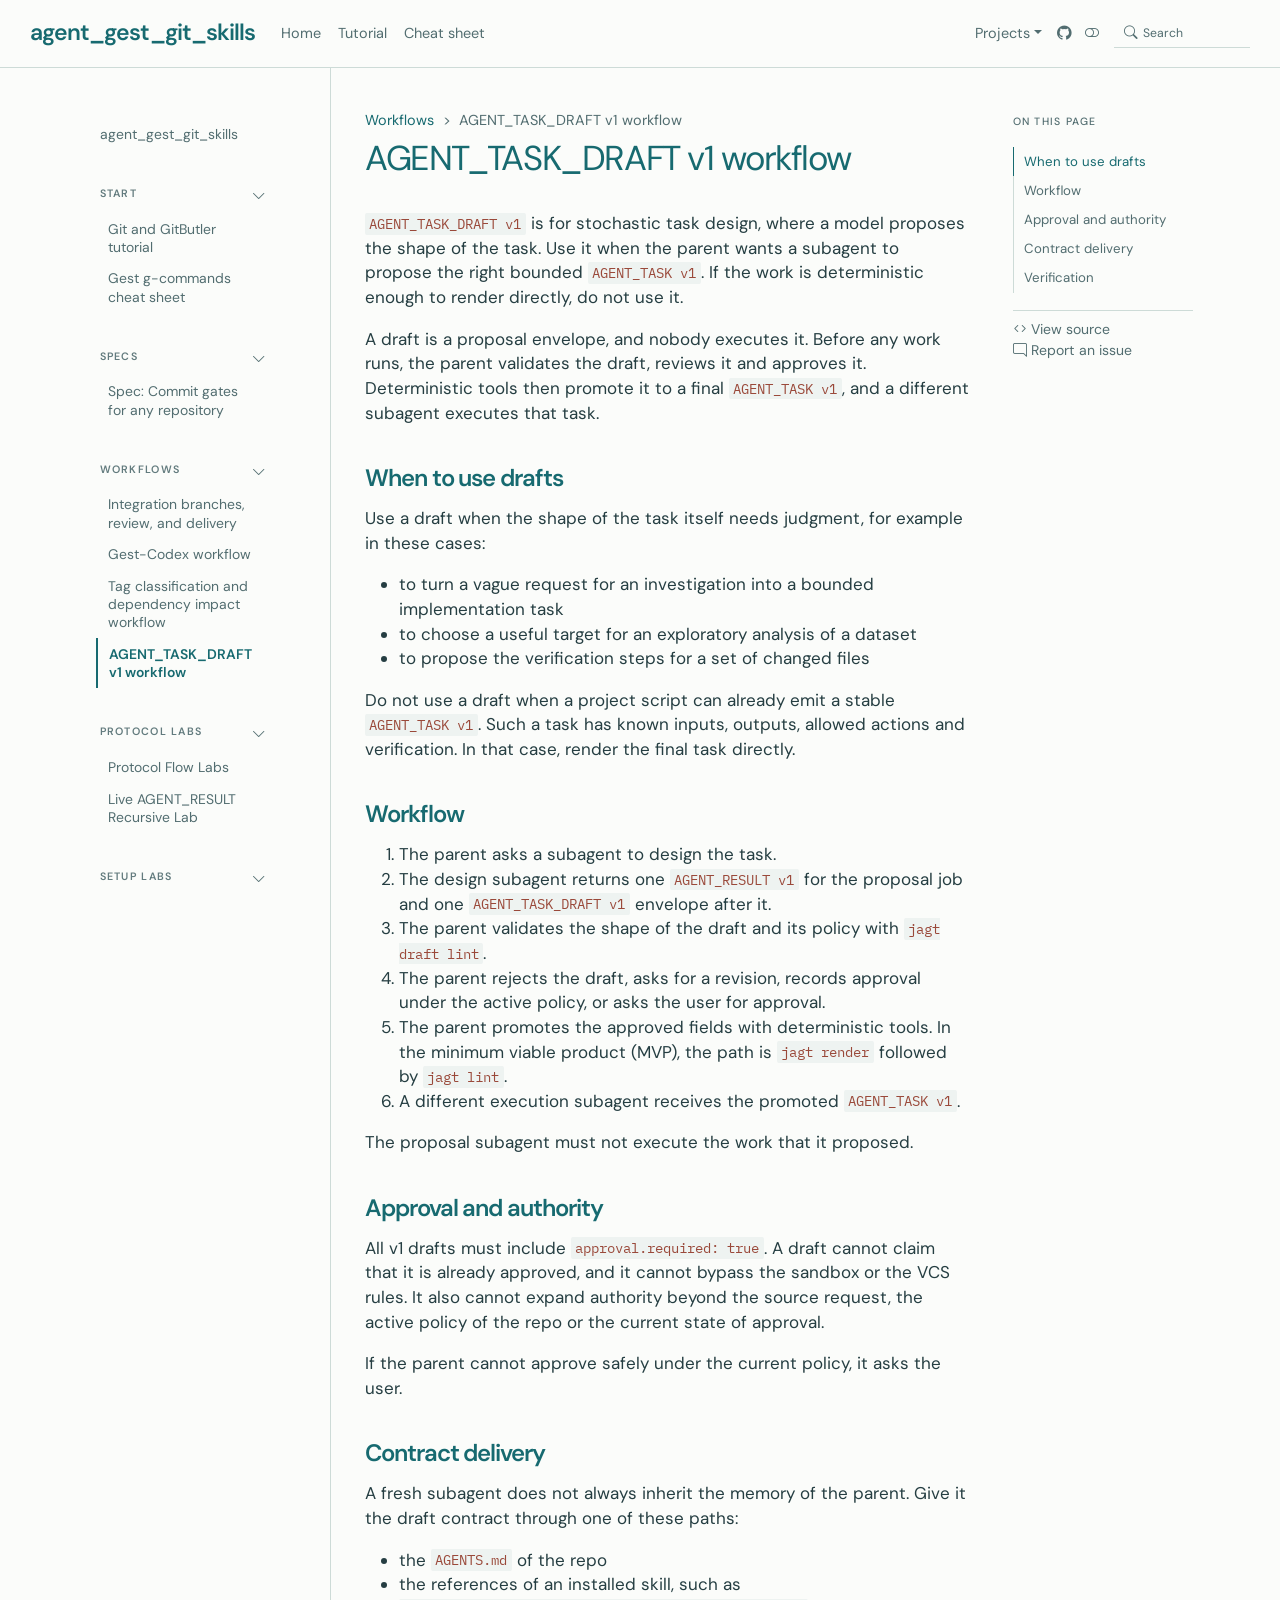
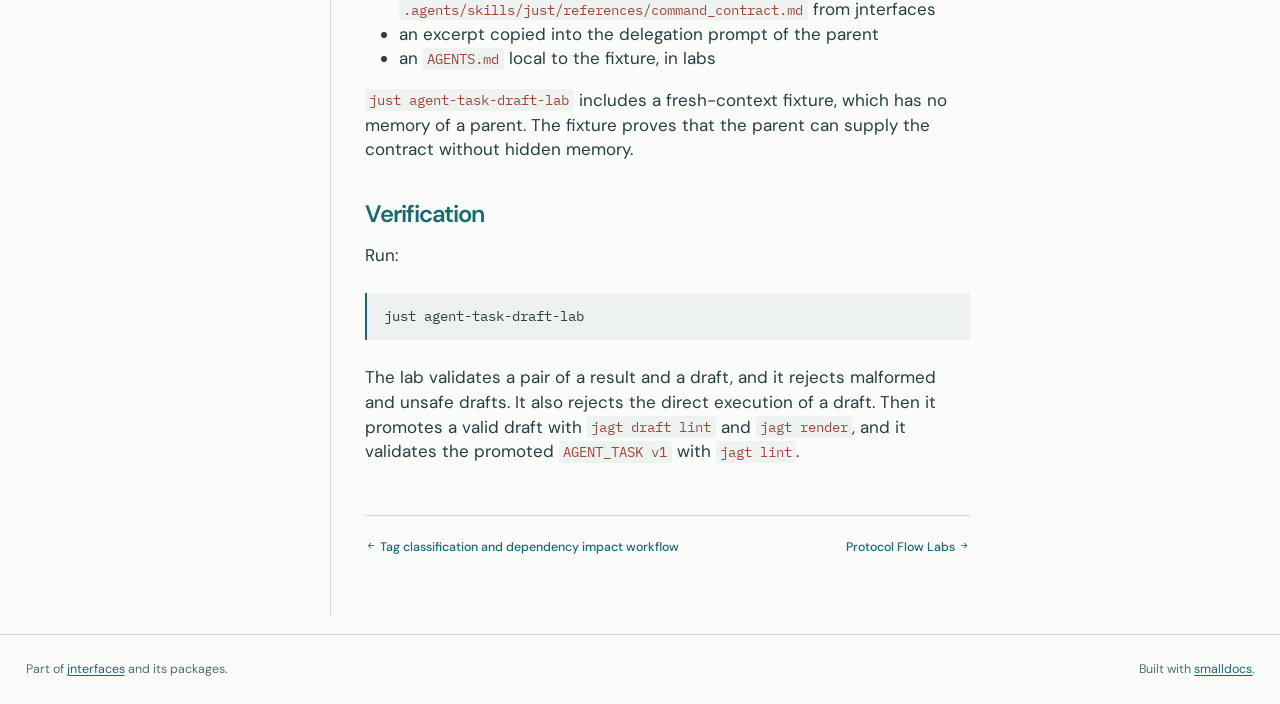
==== commit 15cbee30: "Built site" ====
--- a/agent_task_draft_workflow.html
+++ b/agent_task_draft_workflow.html
@@ -1,4 +1,4 @@
-<!doctype html><html lang="en"><head><meta charset="utf-8"><meta name="generator" content="smalldocs-0.5.5"><meta name="viewport" content="width=device-width, initial-scale=1.0, user-scalable=yes"><title>AGENT_TASK_DRAFT v1 workflow – agent_gest_git_skills</title><link rel="icon" href="favicon.svg"><link rel="stylesheet" href="site_libs/themes/atelier/atelier.css" data-mode="light" class="quarto-color-scheme" id="quarto-bootstrap-light" media="not all and (prefers-color-scheme: dark)"><link rel="stylesheet" href="site_libs/themes/atelier/atelier-dark.css" data-mode="dark" class="quarto-color-scheme quarto-color-alternate" id="quarto-bootstrap-dark" media="(prefers-color-scheme: dark)"><link rel="stylesheet" href="site_libs/bootstrap-icons/bootstrap-icons.min.css"><link rel="stylesheet" href="site_libs/smalldocs.css"><meta name="smalldocs:offset" content="./"><script src="site_libs/bootstrap/bootstrap.bundle.min.js"></script><script src="site_libs/fuse/fuse.min.js"></script><script src="site_libs/smalldocs.js" defer></script><script>(function(){var d=document.documentElement,s=null;try{s=localStorage.getItem('smalldocs-scheme')}catch(e){}var alt=s?s==='alternate':!!(window.matchMedia&&matchMedia('(prefers-color-scheme: dark)').matches);var ls=document.querySelectorAll('link.quarto-color-scheme');if(alt)d.dataset.scheme='alternate';if(s)ls.forEach(function(l){var on=l.classList.contains('quarto-color-alternate')===alt;if(on)l.setAttribute('blocking','render');l.media=on?'all':'not all'});var on=ls[alt?1:0];if(on&&on.dataset.mode==='dark')d.classList.add('quarto-dark')})();</script></head><body class="nav-sidebar floating nav-fixed"><header id="quarto-header" class="headroom sticky-top"><nav class="navbar navbar-expand-lg sd-navbar-default"><div class="navbar-container container-fluid"><div class="navbar-brand-container mx-auto"><a class="navbar-brand" href="index.html"><span class="navbar-title">agent_gest_git_skills</span></a></div><button class="navbar-toggler" type="button" data-bs-toggle="collapse" data-bs-target="#navbarCollapse" aria-controls="navbarCollapse" aria-expanded="false" aria-label="Toggle navigation"><span class="navbar-toggler-icon"></span></button><div class="collapse navbar-collapse" id="navbarCollapse"><ul class="navbar-nav navbar-nav-scroll me-auto"><li class="nav-item"><a class="nav-link" href="index.html"><span class="menu-text">Home</span></a></li><li class="nav-item"><a class="nav-link" href="TUTORIAL.html"><span class="menu-text">Tutorial</span></a></li><li class="nav-item"><a class="nav-link" href="g_commands_cheatsheet.html"><span class="menu-text">Cheat sheet</span></a></li></ul><ul class="navbar-nav navbar-nav-scroll ms-auto"><li class="nav-item dropdown"><a class="nav-link dropdown-toggle" href="#" id="nav-menu-1" role="link" data-bs-toggle="dropdown" aria-expanded="false"><span class="menu-text">Projects</span></a><ul class="dropdown-menu" aria-labelledby="nav-menu-1"><li class=""><a class="dropdown-item" href="https://rahuldave.github.io/jnterfaces/"><span class="menu-text">jnterfaces</span></a></li><li class=""><a class="dropdown-item" href="https://rahuldave.github.io/jnprofile-python/"><span class="menu-text">jnprofile-python</span></a></li><li class=""><a class="dropdown-item" href="https://rahuldave.github.io/jnprofile-typescript/"><span class="menu-text">jnprofile-typescript</span></a></li><li class=""><a class="dropdown-item" href="https://rahuldave.github.io/agent_gest_git_skills/"><span class="menu-text">agent_gest_git_skills</span></a></li></ul></li><li class="nav-item compact"><a class="nav-link" href="https://github.com/rahuldave/agent_gest_git_skills" aria-label="github"><i class="bi bi-github" role="img"></i></a></li><li class="nav-item compact"><a class="quarto-color-scheme-toggle nav-link" href="" title="Toggle dark mode" onclick="window.smalldocsToggleScheme(); return false;"><i class="bi"></i></a></li></ul><div class="quarto-navbar-tools"><div class="smalldocs-search" id="quarto-search"><i class="bi bi-search" aria-hidden="true"></i><input type="search" class="form-control form-control-sm" placeholder="Search" aria-label="Search" autocomplete="off"><div class="smalldocs-search-results dropdown-menu"></div></div></div></div></div></nav><nav class="quarto-secondary-nav"><div class="container-fluid d-flex"><button type="button" class="quarto-btn-toggle btn" aria-controls="quarto-sidebar" aria-label="Toggle sidebar navigation"><i class="bi bi-layout-text-sidebar-reverse"></i></button><nav class="quarto-page-breadcrumbs" aria-label="breadcrumb"><ol class="breadcrumb"><li class="breadcrumb-item"><a href="integration_delivery_workflow.html">Workflows</a></li><li class="breadcrumb-item"><a href="agent_task_draft_workflow.html">AGENT_TASK_DRAFT v1 workflow</a></li></ol></nav></div></nav></header><div id="quarto-content" class="quarto-container page-columns page-rows-contents page-layout-article has-sidebar has-margin"><nav id="quarto-sidebar" class="sidebar collapse collapse-horizontal quarto-sidebar-collapse-item sidebar-navigation floating overflow-auto"><div class="sidebar-menu-container"><ul class="list-unstyled mt-1"><li class="sidebar-item"><div class="sidebar-item-container"><a href="index.html" class="sidebar-item-text sidebar-link"><span class="menu-text">agent_gest_git_skills</span></a></div></li><li class="sidebar-item sidebar-item-section"><div class="sidebar-item-container"><a class="sidebar-item-text sidebar-link text-start" data-bs-toggle="collapse" data-bs-target="#quarto-sidebar-section-2" role="navigation" aria-expanded="true"><span class="menu-text">Start</span></a><a class="sidebar-item-toggle text-start" data-bs-toggle="collapse" data-bs-target="#quarto-sidebar-section-2" role="navigation" aria-expanded="true" aria-label="Toggle section"><i class="bi bi-chevron-right ms-2"></i></a></div><ul id="quarto-sidebar-section-2" class="collapse list-unstyled sidebar-section depth1 show"><li class="sidebar-item"><div class="sidebar-item-container"><a href="TUTORIAL.html" class="sidebar-item-text sidebar-link"><span class="menu-text">Git and GitButler tutorial</span></a></div></li><li class="sidebar-item"><div class="sidebar-item-container"><a href="g_commands_cheatsheet.html" class="sidebar-item-text sidebar-link"><span class="menu-text">Gest g-commands cheat sheet</span></a></div></li></ul></li><li class="sidebar-item sidebar-item-section"><div class="sidebar-item-container"><a class="sidebar-item-text sidebar-link text-start" data-bs-toggle="collapse" data-bs-target="#quarto-sidebar-section-3" role="navigation" aria-expanded="true"><span class="menu-text">Workflows</span></a><a class="sidebar-item-toggle text-start" data-bs-toggle="collapse" data-bs-target="#quarto-sidebar-section-3" role="navigation" aria-expanded="true" aria-label="Toggle section"><i class="bi bi-chevron-right ms-2"></i></a></div><ul id="quarto-sidebar-section-3" class="collapse list-unstyled sidebar-section depth1 show"><li class="sidebar-item"><div class="sidebar-item-container"><a href="integration_delivery_workflow.html" class="sidebar-item-text sidebar-link"><span class="menu-text">Integration branches, review, and delivery</span></a></div></li><li class="sidebar-item"><div class="sidebar-item-container"><a href="gest_codex_workflow.html" class="sidebar-item-text sidebar-link"><span class="menu-text">Gest-Codex workflow</span></a></div></li><li class="sidebar-item"><div class="sidebar-item-container"><a href="tag_dependency_workflow.html" class="sidebar-item-text sidebar-link"><span class="menu-text">Tag classification and dependency impact workflow</span></a></div></li><li class="sidebar-item"><div class="sidebar-item-container"><a href="agent_task_draft_workflow.html" class="sidebar-item-text sidebar-link active" aria-current="page"><span class="menu-text">AGENT_TASK_DRAFT v1 workflow</span></a></div></li></ul></li><li class="sidebar-item sidebar-item-section"><div class="sidebar-item-container"><a class="sidebar-item-text sidebar-link text-start" data-bs-toggle="collapse" data-bs-target="#quarto-sidebar-section-4" role="navigation" aria-expanded="true"><span class="menu-text">Protocol labs</span></a><a class="sidebar-item-toggle text-start" data-bs-toggle="collapse" data-bs-target="#quarto-sidebar-section-4" role="navigation" aria-expanded="true" aria-label="Toggle section"><i class="bi bi-chevron-right ms-2"></i></a></div><ul id="quarto-sidebar-section-4" class="collapse list-unstyled sidebar-section depth1 show"><li class="sidebar-item"><div class="sidebar-item-container"><a href="protocol_flows.html" class="sidebar-item-text sidebar-link"><span class="menu-text">Protocol Flow Labs</span></a></div></li><li class="sidebar-item"><div class="sidebar-item-container"><a href="live_agent_result_recursive_lab.html" class="sidebar-item-text sidebar-link"><span class="menu-text">Live AGENT_RESULT Recursive Lab</span></a></div></li></ul></li><li class="sidebar-item sidebar-item-section"><div class="sidebar-item-container"><a class="sidebar-item-text sidebar-link text-start" data-bs-toggle="collapse" data-bs-target="#quarto-sidebar-section-5" role="navigation" aria-expanded="true"><span class="menu-text">Setup labs</span></a><a class="sidebar-item-toggle text-start" data-bs-toggle="collapse" data-bs-target="#quarto-sidebar-section-5" role="navigation" aria-expanded="true" aria-label="Toggle section"><i class="bi bi-chevron-right ms-2"></i></a></div><ul id="quarto-sidebar-section-5" class="collapse list-unstyled sidebar-section depth1 show"><li class="sidebar-item"><div class="sidebar-item-container"><a href="gsu_typescript_hello_world.html" class="sidebar-item-text sidebar-link"><span class="menu-text">GSU TypeScript hello world lab</span></a></div></li><li class="sidebar-item"><div class="sidebar-item-container"><a href="gsu_language_profile_labs.html" class="sidebar-item-text sidebar-link"><span class="menu-text">GSU language profile labs</span></a></div></li></ul></li><li class="sidebar-item sidebar-item-section"><div class="sidebar-item-container"><a class="sidebar-item-text sidebar-link text-start" data-bs-toggle="collapse" data-bs-target="#quarto-sidebar-section-6" role="navigation" aria-expanded="true"><span class="menu-text">Moved</span></a><a class="sidebar-item-toggle text-start" data-bs-toggle="collapse" data-bs-target="#quarto-sidebar-section-6" role="navigation" aria-expanded="true" aria-label="Toggle section"><i class="bi bi-chevron-right ms-2"></i></a></div><ul id="quarto-sidebar-section-6" class="collapse list-unstyled sidebar-section depth1 show"><li class="sidebar-item"><div class="sidebar-item-container"><a href="just_command_contract.html" class="sidebar-item-text sidebar-link"><span class="menu-text">Just command contract</span></a></div></li><li class="sidebar-item"><div class="sidebar-item-container"><a href="cx_incremental_pipelines.html" class="sidebar-item-text sidebar-link"><span class="menu-text">cx incremental builds and pipelines</span></a></div></li></ul></li></ul></div></nav><div id="quarto-sidebar-glass" class="quarto-sidebar-collapse-item"></div><div id="quarto-margin-sidebar" class="sidebar margin-sidebar"><nav id="TOC" role="doc-toc" class="toc-active"><h2 id="toc-title">On this page</h2><ul><li><a href="#when-to-use-drafts" id="toc-when-to-use-drafts" class="nav-link" data-scroll-target="#when-to-use-drafts">When to use drafts</a></li><li><a href="#workflow" id="toc-workflow" class="nav-link" data-scroll-target="#workflow">Workflow</a></li><li><a href="#approval-and-authority" id="toc-approval-and-authority" class="nav-link" data-scroll-target="#approval-and-authority">Approval and authority</a></li><li><a href="#contract-delivery" id="toc-contract-delivery" class="nav-link" data-scroll-target="#contract-delivery">Contract delivery</a></li><li><a href="#verification" id="toc-verification" class="nav-link" data-scroll-target="#verification">Verification</a></li></ul></nav><div class="toc-actions"><div class="action-links"><a href="https://github.com/rahuldave/agent_gest_git_skills/blob/main/docs/agent_task_draft_workflow.md" class="toc-action"><i class="bi bi-code"></i> View source</a></div><div class="action-links"><a href="https://github.com/rahuldave/agent_gest_git_skills/issues/new" class="toc-action"><i class="bi bi-chat-right"></i> Report an issue</a></div></div></div><main class="content" id="quarto-document-content"><header id="title-block-header" class="quarto-title-block default"><nav class="quarto-page-breadcrumbs quarto-title-breadcrumbs d-none d-lg-block" aria-label="breadcrumb"><ol class="breadcrumb"><li class="breadcrumb-item"><a href="integration_delivery_workflow.html">Workflows</a></li><li class="breadcrumb-item"><a href="agent_task_draft_workflow.html">AGENT_TASK_DRAFT v1 workflow</a></li></ol></nav><div class="quarto-title"><h1 class="title">AGENT_TASK_DRAFT v1 workflow</h1></div><div class="quarto-title-meta"></div></header><p><code>AGENT_TASK_DRAFT v1</code> is for stochastic task design, where a model proposes the
+<!doctype html><html lang="en"><head><meta charset="utf-8"><meta name="generator" content="smalldocs-0.5.5"><meta name="viewport" content="width=device-width, initial-scale=1.0, user-scalable=yes"><title>AGENT_TASK_DRAFT v1 workflow – agent_gest_git_skills</title><link rel="icon" href="favicon.svg"><link rel="stylesheet" href="site_libs/themes/atelier/atelier.css" data-mode="light" class="quarto-color-scheme" id="quarto-bootstrap-light" media="not all and (prefers-color-scheme: dark)"><link rel="stylesheet" href="site_libs/themes/atelier/atelier-dark.css" data-mode="dark" class="quarto-color-scheme quarto-color-alternate" id="quarto-bootstrap-dark" media="(prefers-color-scheme: dark)"><link rel="stylesheet" href="site_libs/bootstrap-icons/bootstrap-icons.min.css"><link rel="stylesheet" href="site_libs/smalldocs.css"><meta name="smalldocs:offset" content="./"><script src="site_libs/bootstrap/bootstrap.bundle.min.js"></script><script src="site_libs/fuse/fuse.min.js"></script><script src="site_libs/smalldocs.js" defer></script><script>(function(){var d=document.documentElement,s=null;try{s=localStorage.getItem('smalldocs-scheme')}catch(e){}var alt=s?s==='alternate':!!(window.matchMedia&&matchMedia('(prefers-color-scheme: dark)').matches);var ls=document.querySelectorAll('link.quarto-color-scheme');if(alt)d.dataset.scheme='alternate';if(s)ls.forEach(function(l){var on=l.classList.contains('quarto-color-alternate')===alt;if(on)l.setAttribute('blocking','render');l.media=on?'all':'not all'});var on=ls[alt?1:0];if(on&&on.dataset.mode==='dark')d.classList.add('quarto-dark')})();</script></head><body class="nav-sidebar floating nav-fixed"><header id="quarto-header" class="headroom sticky-top"><nav class="navbar navbar-expand-lg sd-navbar-default"><div class="navbar-container container-fluid"><div class="navbar-brand-container mx-auto"><a class="navbar-brand" href="index.html"><span class="navbar-title">agent_gest_git_skills</span></a></div><button class="navbar-toggler" type="button" data-bs-toggle="collapse" data-bs-target="#navbarCollapse" aria-controls="navbarCollapse" aria-expanded="false" aria-label="Toggle navigation"><span class="navbar-toggler-icon"></span></button><div class="collapse navbar-collapse" id="navbarCollapse"><ul class="navbar-nav navbar-nav-scroll me-auto"><li class="nav-item"><a class="nav-link" href="index.html"><span class="menu-text">Home</span></a></li><li class="nav-item"><a class="nav-link" href="TUTORIAL.html"><span class="menu-text">Tutorial</span></a></li><li class="nav-item"><a class="nav-link" href="g_commands_cheatsheet.html"><span class="menu-text">Cheat sheet</span></a></li></ul><ul class="navbar-nav navbar-nav-scroll ms-auto"><li class="nav-item dropdown"><a class="nav-link dropdown-toggle" href="#" id="nav-menu-1" role="link" data-bs-toggle="dropdown" aria-expanded="false"><span class="menu-text">Projects</span></a><ul class="dropdown-menu" aria-labelledby="nav-menu-1"><li class=""><a class="dropdown-item" href="https://rahuldave.github.io/jnterfaces/"><span class="menu-text">jnterfaces</span></a></li><li class=""><a class="dropdown-item" href="https://rahuldave.github.io/jnprofile-python/"><span class="menu-text">jnprofile-python</span></a></li><li class=""><a class="dropdown-item" href="https://rahuldave.github.io/jnprofile-typescript/"><span class="menu-text">jnprofile-typescript</span></a></li><li class=""><a class="dropdown-item" href="https://rahuldave.github.io/agent_gest_git_skills/"><span class="menu-text">agent_gest_git_skills</span></a></li></ul></li><li class="nav-item compact"><a class="nav-link" href="https://github.com/rahuldave/agent_gest_git_skills" aria-label="github"><i class="bi bi-github" role="img"></i></a></li><li class="nav-item compact"><a class="quarto-color-scheme-toggle nav-link" href="" title="Toggle dark mode" onclick="window.smalldocsToggleScheme(); return false;"><i class="bi"></i></a></li></ul><div class="quarto-navbar-tools"><div class="smalldocs-search" id="quarto-search"><i class="bi bi-search" aria-hidden="true"></i><input type="search" class="form-control form-control-sm" placeholder="Search" aria-label="Search" autocomplete="off"><div class="smalldocs-search-results dropdown-menu"></div></div></div></div></div></nav><nav class="quarto-secondary-nav"><div class="container-fluid d-flex"><button type="button" class="quarto-btn-toggle btn" aria-controls="quarto-sidebar" aria-label="Toggle sidebar navigation"><i class="bi bi-layout-text-sidebar-reverse"></i></button><nav class="quarto-page-breadcrumbs" aria-label="breadcrumb"><ol class="breadcrumb"><li class="breadcrumb-item"><a href="integration_delivery_workflow.html">Workflows</a></li><li class="breadcrumb-item"><a href="agent_task_draft_workflow.html">AGENT_TASK_DRAFT v1 workflow</a></li></ol></nav></div></nav></header><div id="quarto-content" class="quarto-container page-columns page-rows-contents page-layout-article has-sidebar has-margin"><nav id="quarto-sidebar" class="sidebar collapse collapse-horizontal quarto-sidebar-collapse-item sidebar-navigation floating overflow-auto"><div class="sidebar-menu-container"><ul class="list-unstyled mt-1"><li class="sidebar-item"><div class="sidebar-item-container"><a href="index.html" class="sidebar-item-text sidebar-link"><span class="menu-text">agent_gest_git_skills</span></a></div></li><li class="sidebar-item sidebar-item-section"><div class="sidebar-item-container"><a class="sidebar-item-text sidebar-link text-start" data-bs-toggle="collapse" data-bs-target="#quarto-sidebar-section-2" role="navigation" aria-expanded="true"><span class="menu-text">Start</span></a><a class="sidebar-item-toggle text-start" data-bs-toggle="collapse" data-bs-target="#quarto-sidebar-section-2" role="navigation" aria-expanded="true" aria-label="Toggle section"><i class="bi bi-chevron-right ms-2"></i></a></div><ul id="quarto-sidebar-section-2" class="collapse list-unstyled sidebar-section depth1 show"><li class="sidebar-item"><div class="sidebar-item-container"><a href="TUTORIAL.html" class="sidebar-item-text sidebar-link"><span class="menu-text">Git and GitButler tutorial</span></a></div></li><li class="sidebar-item"><div class="sidebar-item-container"><a href="g_commands_cheatsheet.html" class="sidebar-item-text sidebar-link"><span class="menu-text">Gest g-commands cheat sheet</span></a></div></li></ul></li><li class="sidebar-item sidebar-item-section"><div class="sidebar-item-container"><a class="sidebar-item-text sidebar-link text-start" data-bs-toggle="collapse" data-bs-target="#quarto-sidebar-section-3" role="navigation" aria-expanded="true"><span class="menu-text">Specs</span></a><a class="sidebar-item-toggle text-start" data-bs-toggle="collapse" data-bs-target="#quarto-sidebar-section-3" role="navigation" aria-expanded="true" aria-label="Toggle section"><i class="bi bi-chevron-right ms-2"></i></a></div><ul id="quarto-sidebar-section-3" class="collapse list-unstyled sidebar-section depth1 show"><li class="sidebar-item"><div class="sidebar-item-container"><a href="specs/commit-gates.html" class="sidebar-item-text sidebar-link"><span class="menu-text">Spec: Commit gates for any repository</span></a></div></li></ul></li><li class="sidebar-item sidebar-item-section"><div class="sidebar-item-container"><a class="sidebar-item-text sidebar-link text-start" data-bs-toggle="collapse" data-bs-target="#quarto-sidebar-section-4" role="navigation" aria-expanded="true"><span class="menu-text">Workflows</span></a><a class="sidebar-item-toggle text-start" data-bs-toggle="collapse" data-bs-target="#quarto-sidebar-section-4" role="navigation" aria-expanded="true" aria-label="Toggle section"><i class="bi bi-chevron-right ms-2"></i></a></div><ul id="quarto-sidebar-section-4" class="collapse list-unstyled sidebar-section depth1 show"><li class="sidebar-item"><div class="sidebar-item-container"><a href="integration_delivery_workflow.html" class="sidebar-item-text sidebar-link"><span class="menu-text">Integration branches, review, and delivery</span></a></div></li><li class="sidebar-item"><div class="sidebar-item-container"><a href="gest_codex_workflow.html" class="sidebar-item-text sidebar-link"><span class="menu-text">Gest-Codex workflow</span></a></div></li><li class="sidebar-item"><div class="sidebar-item-container"><a href="tag_dependency_workflow.html" class="sidebar-item-text sidebar-link"><span class="menu-text">Tag classification and dependency impact workflow</span></a></div></li><li class="sidebar-item"><div class="sidebar-item-container"><a href="agent_task_draft_workflow.html" class="sidebar-item-text sidebar-link active" aria-current="page"><span class="menu-text">AGENT_TASK_DRAFT v1 workflow</span></a></div></li></ul></li><li class="sidebar-item sidebar-item-section"><div class="sidebar-item-container"><a class="sidebar-item-text sidebar-link text-start" data-bs-toggle="collapse" data-bs-target="#quarto-sidebar-section-5" role="navigation" aria-expanded="true"><span class="menu-text">Protocol labs</span></a><a class="sidebar-item-toggle text-start" data-bs-toggle="collapse" data-bs-target="#quarto-sidebar-section-5" role="navigation" aria-expanded="true" aria-label="Toggle section"><i class="bi bi-chevron-right ms-2"></i></a></div><ul id="quarto-sidebar-section-5" class="collapse list-unstyled sidebar-section depth1 show"><li class="sidebar-item"><div class="sidebar-item-container"><a href="protocol_flows.html" class="sidebar-item-text sidebar-link"><span class="menu-text">Protocol Flow Labs</span></a></div></li><li class="sidebar-item"><div class="sidebar-item-container"><a href="live_agent_result_recursive_lab.html" class="sidebar-item-text sidebar-link"><span class="menu-text">Live AGENT_RESULT Recursive Lab</span></a></div></li></ul></li><li class="sidebar-item sidebar-item-section"><div class="sidebar-item-container"><a class="sidebar-item-text sidebar-link text-start" data-bs-toggle="collapse" data-bs-target="#quarto-sidebar-section-6" role="navigation" aria-expanded="true"><span class="menu-text">Setup labs</span></a><a class="sidebar-item-toggle text-start" data-bs-toggle="collapse" data-bs-target="#quarto-sidebar-section-6" role="navigation" aria-expanded="true" aria-label="Toggle section"><i class="bi bi-chevron-right ms-2"></i></a></div><ul id="quarto-sidebar-section-6" class="collapse list-unstyled sidebar-section depth1 show"><li class="sidebar-item"><div class="sidebar-item-container"><a href="gsu_typescript_hello_world.html" class="sidebar-item-text sidebar-link"><span class="menu-text">GSU TypeScript hello world lab</span></a></div></li><li class="sidebar-item"><div class="sidebar-item-container"><a href="gsu_language_profile_labs.html" class="sidebar-item-text sidebar-link"><span class="menu-text">GSU language profile labs</span></a></div></li></ul></li><li class="sidebar-item sidebar-item-section"><div class="sidebar-item-container"><a class="sidebar-item-text sidebar-link text-start" data-bs-toggle="collapse" data-bs-target="#quarto-sidebar-section-7" role="navigation" aria-expanded="true"><span class="menu-text">Moved</span></a><a class="sidebar-item-toggle text-start" data-bs-toggle="collapse" data-bs-target="#quarto-sidebar-section-7" role="navigation" aria-expanded="true" aria-label="Toggle section"><i class="bi bi-chevron-right ms-2"></i></a></div><ul id="quarto-sidebar-section-7" class="collapse list-unstyled sidebar-section depth1 show"><li class="sidebar-item"><div class="sidebar-item-container"><a href="just_command_contract.html" class="sidebar-item-text sidebar-link"><span class="menu-text">Just command contract</span></a></div></li><li class="sidebar-item"><div class="sidebar-item-container"><a href="cx_incremental_pipelines.html" class="sidebar-item-text sidebar-link"><span class="menu-text">cx incremental builds and pipelines</span></a></div></li></ul></li></ul></div></nav><div id="quarto-sidebar-glass" class="quarto-sidebar-collapse-item"></div><div id="quarto-margin-sidebar" class="sidebar margin-sidebar"><nav id="TOC" role="doc-toc" class="toc-active"><h2 id="toc-title">On this page</h2><ul><li><a href="#when-to-use-drafts" id="toc-when-to-use-drafts" class="nav-link" data-scroll-target="#when-to-use-drafts">When to use drafts</a></li><li><a href="#workflow" id="toc-workflow" class="nav-link" data-scroll-target="#workflow">Workflow</a></li><li><a href="#approval-and-authority" id="toc-approval-and-authority" class="nav-link" data-scroll-target="#approval-and-authority">Approval and authority</a></li><li><a href="#contract-delivery" id="toc-contract-delivery" class="nav-link" data-scroll-target="#contract-delivery">Contract delivery</a></li><li><a href="#verification" id="toc-verification" class="nav-link" data-scroll-target="#verification">Verification</a></li></ul></nav><div class="toc-actions"><div class="action-links"><a href="https://github.com/rahuldave/agent_gest_git_skills/blob/main/docs/agent_task_draft_workflow.md" class="toc-action"><i class="bi bi-code"></i> View source</a></div><div class="action-links"><a href="https://github.com/rahuldave/agent_gest_git_skills/issues/new" class="toc-action"><i class="bi bi-chat-right"></i> Report an issue</a></div></div></div><main class="content" id="quarto-document-content"><header id="title-block-header" class="quarto-title-block default"><nav class="quarto-page-breadcrumbs quarto-title-breadcrumbs d-none d-lg-block" aria-label="breadcrumb"><ol class="breadcrumb"><li class="breadcrumb-item"><a href="integration_delivery_workflow.html">Workflows</a></li><li class="breadcrumb-item"><a href="agent_task_draft_workflow.html">AGENT_TASK_DRAFT v1 workflow</a></li></ol></nav><div class="quarto-title"><h1 class="title">AGENT_TASK_DRAFT v1 workflow</h1></div><div class="quarto-title-meta"></div></header><p><code>AGENT_TASK_DRAFT v1</code> is for stochastic task design, where a model proposes the
 shape of the task. Use it when the parent wants a subagent to propose the
 right bounded <code>AGENT_TASK v1</code>. If the work is deterministic enough to render
 directly, do not use it.</p>
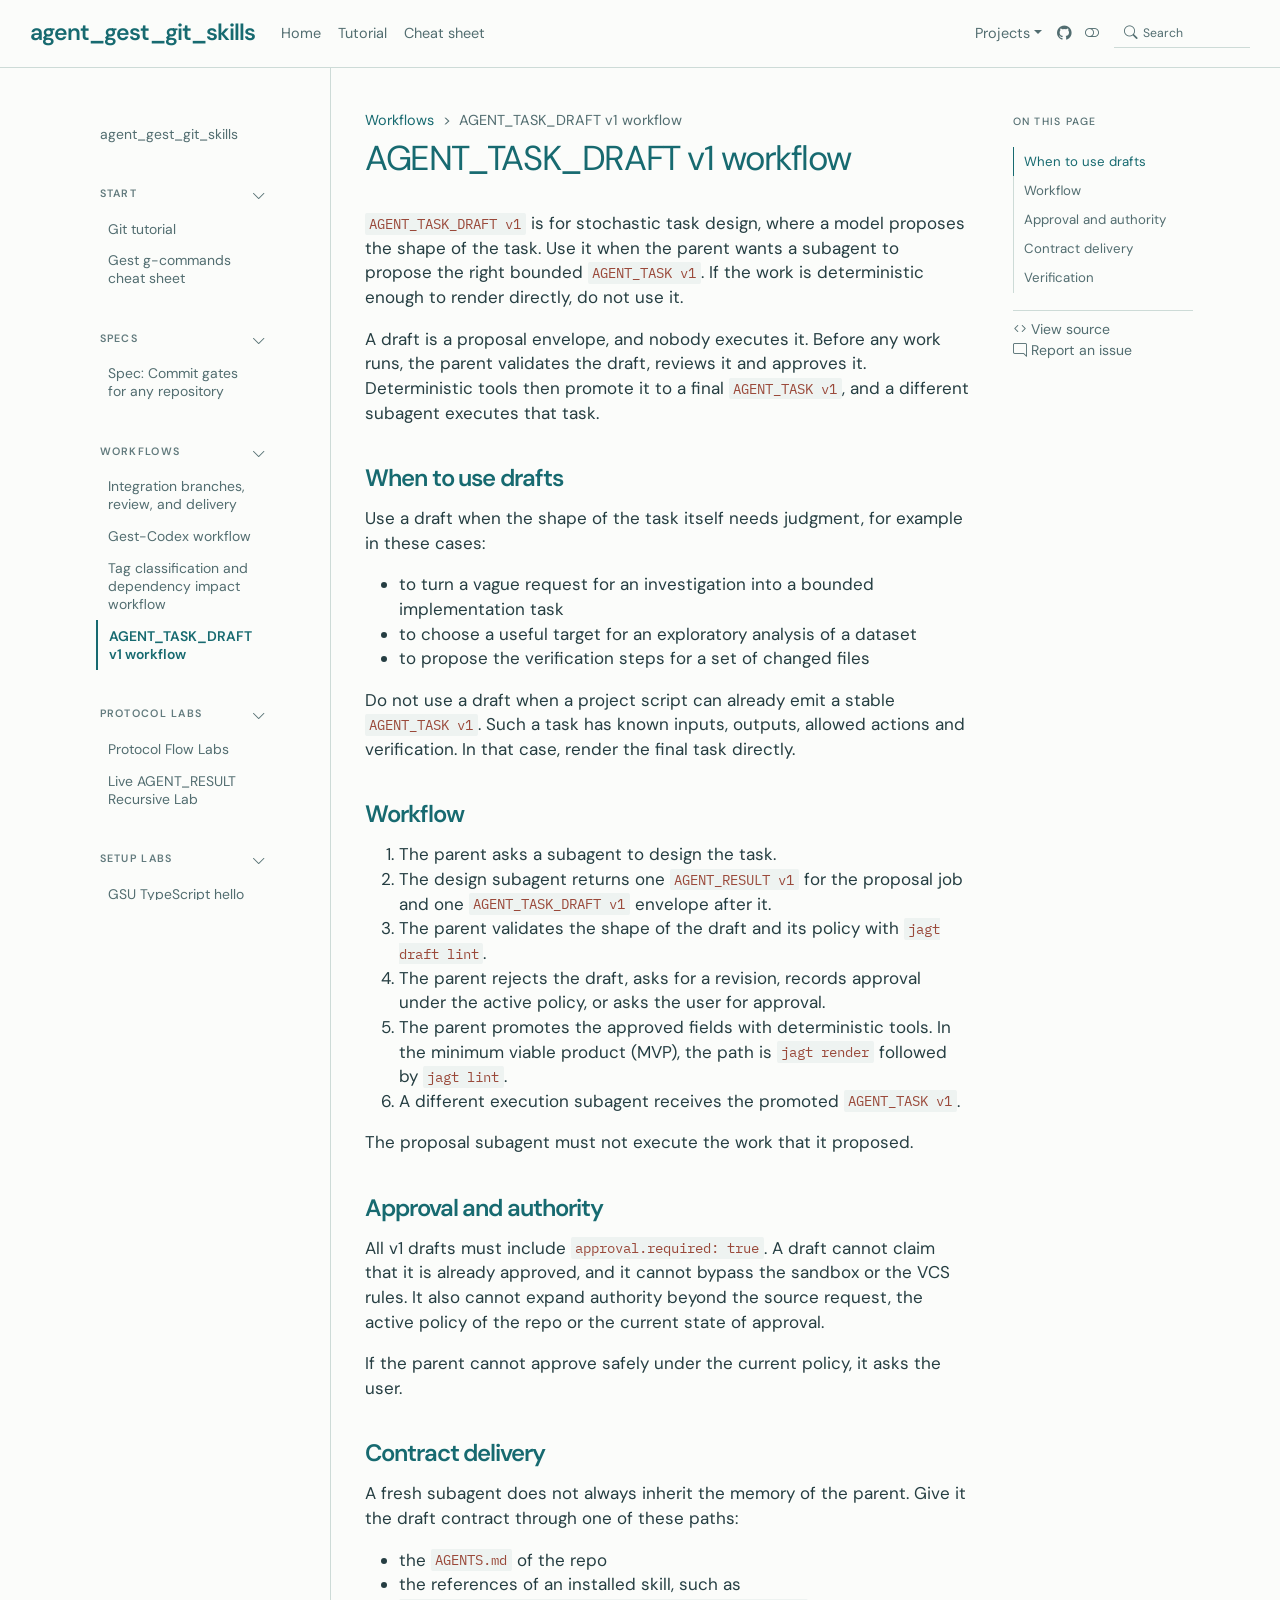
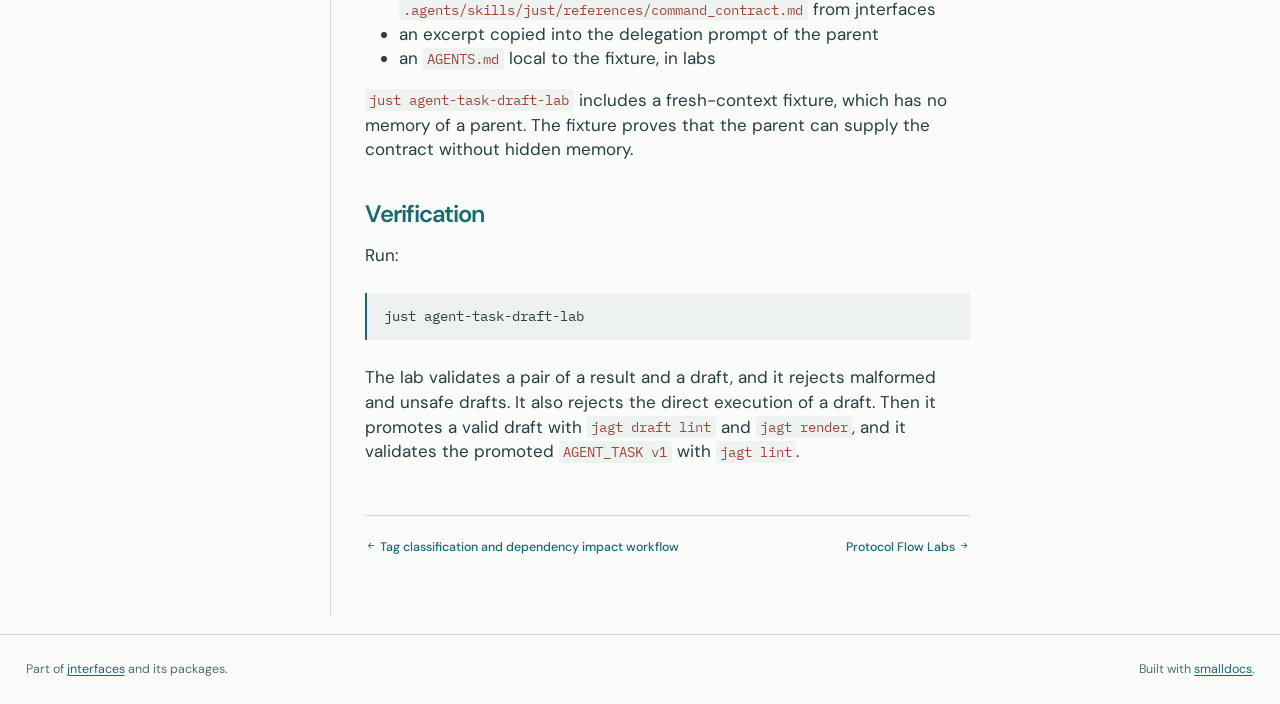
==== commit 85be6059: "Built site" ====
--- a/agent_task_draft_workflow.html
+++ b/agent_task_draft_workflow.html
@@ -1,4 +1,4 @@
-<!doctype html><html lang="en"><head><meta charset="utf-8"><meta name="generator" content="smalldocs-0.5.5"><meta name="viewport" content="width=device-width, initial-scale=1.0, user-scalable=yes"><title>AGENT_TASK_DRAFT v1 workflow – agent_gest_git_skills</title><link rel="icon" href="favicon.svg"><link rel="stylesheet" href="site_libs/themes/atelier/atelier.css" data-mode="light" class="quarto-color-scheme" id="quarto-bootstrap-light" media="not all and (prefers-color-scheme: dark)"><link rel="stylesheet" href="site_libs/themes/atelier/atelier-dark.css" data-mode="dark" class="quarto-color-scheme quarto-color-alternate" id="quarto-bootstrap-dark" media="(prefers-color-scheme: dark)"><link rel="stylesheet" href="site_libs/bootstrap-icons/bootstrap-icons.min.css"><link rel="stylesheet" href="site_libs/smalldocs.css"><meta name="smalldocs:offset" content="./"><script src="site_libs/bootstrap/bootstrap.bundle.min.js"></script><script src="site_libs/fuse/fuse.min.js"></script><script src="site_libs/smalldocs.js" defer></script><script>(function(){var d=document.documentElement,s=null;try{s=localStorage.getItem('smalldocs-scheme')}catch(e){}var alt=s?s==='alternate':!!(window.matchMedia&&matchMedia('(prefers-color-scheme: dark)').matches);var ls=document.querySelectorAll('link.quarto-color-scheme');if(alt)d.dataset.scheme='alternate';if(s)ls.forEach(function(l){var on=l.classList.contains('quarto-color-alternate')===alt;if(on)l.setAttribute('blocking','render');l.media=on?'all':'not all'});var on=ls[alt?1:0];if(on&&on.dataset.mode==='dark')d.classList.add('quarto-dark')})();</script></head><body class="nav-sidebar floating nav-fixed"><header id="quarto-header" class="headroom sticky-top"><nav class="navbar navbar-expand-lg sd-navbar-default"><div class="navbar-container container-fluid"><div class="navbar-brand-container mx-auto"><a class="navbar-brand" href="index.html"><span class="navbar-title">agent_gest_git_skills</span></a></div><button class="navbar-toggler" type="button" data-bs-toggle="collapse" data-bs-target="#navbarCollapse" aria-controls="navbarCollapse" aria-expanded="false" aria-label="Toggle navigation"><span class="navbar-toggler-icon"></span></button><div class="collapse navbar-collapse" id="navbarCollapse"><ul class="navbar-nav navbar-nav-scroll me-auto"><li class="nav-item"><a class="nav-link" href="index.html"><span class="menu-text">Home</span></a></li><li class="nav-item"><a class="nav-link" href="TUTORIAL.html"><span class="menu-text">Tutorial</span></a></li><li class="nav-item"><a class="nav-link" href="g_commands_cheatsheet.html"><span class="menu-text">Cheat sheet</span></a></li></ul><ul class="navbar-nav navbar-nav-scroll ms-auto"><li class="nav-item dropdown"><a class="nav-link dropdown-toggle" href="#" id="nav-menu-1" role="link" data-bs-toggle="dropdown" aria-expanded="false"><span class="menu-text">Projects</span></a><ul class="dropdown-menu" aria-labelledby="nav-menu-1"><li class=""><a class="dropdown-item" href="https://rahuldave.github.io/jnterfaces/"><span class="menu-text">jnterfaces</span></a></li><li class=""><a class="dropdown-item" href="https://rahuldave.github.io/jnprofile-python/"><span class="menu-text">jnprofile-python</span></a></li><li class=""><a class="dropdown-item" href="https://rahuldave.github.io/jnprofile-typescript/"><span class="menu-text">jnprofile-typescript</span></a></li><li class=""><a class="dropdown-item" href="https://rahuldave.github.io/agent_gest_git_skills/"><span class="menu-text">agent_gest_git_skills</span></a></li></ul></li><li class="nav-item compact"><a class="nav-link" href="https://github.com/rahuldave/agent_gest_git_skills" aria-label="github"><i class="bi bi-github" role="img"></i></a></li><li class="nav-item compact"><a class="quarto-color-scheme-toggle nav-link" href="" title="Toggle dark mode" onclick="window.smalldocsToggleScheme(); return false;"><i class="bi"></i></a></li></ul><div class="quarto-navbar-tools"><div class="smalldocs-search" id="quarto-search"><i class="bi bi-search" aria-hidden="true"></i><input type="search" class="form-control form-control-sm" placeholder="Search" aria-label="Search" autocomplete="off"><div class="smalldocs-search-results dropdown-menu"></div></div></div></div></div></nav><nav class="quarto-secondary-nav"><div class="container-fluid d-flex"><button type="button" class="quarto-btn-toggle btn" aria-controls="quarto-sidebar" aria-label="Toggle sidebar navigation"><i class="bi bi-layout-text-sidebar-reverse"></i></button><nav class="quarto-page-breadcrumbs" aria-label="breadcrumb"><ol class="breadcrumb"><li class="breadcrumb-item"><a href="integration_delivery_workflow.html">Workflows</a></li><li class="breadcrumb-item"><a href="agent_task_draft_workflow.html">AGENT_TASK_DRAFT v1 workflow</a></li></ol></nav></div></nav></header><div id="quarto-content" class="quarto-container page-columns page-rows-contents page-layout-article has-sidebar has-margin"><nav id="quarto-sidebar" class="sidebar collapse collapse-horizontal quarto-sidebar-collapse-item sidebar-navigation floating overflow-auto"><div class="sidebar-menu-container"><ul class="list-unstyled mt-1"><li class="sidebar-item"><div class="sidebar-item-container"><a href="index.html" class="sidebar-item-text sidebar-link"><span class="menu-text">agent_gest_git_skills</span></a></div></li><li class="sidebar-item sidebar-item-section"><div class="sidebar-item-container"><a class="sidebar-item-text sidebar-link text-start" data-bs-toggle="collapse" data-bs-target="#quarto-sidebar-section-2" role="navigation" aria-expanded="true"><span class="menu-text">Start</span></a><a class="sidebar-item-toggle text-start" data-bs-toggle="collapse" data-bs-target="#quarto-sidebar-section-2" role="navigation" aria-expanded="true" aria-label="Toggle section"><i class="bi bi-chevron-right ms-2"></i></a></div><ul id="quarto-sidebar-section-2" class="collapse list-unstyled sidebar-section depth1 show"><li class="sidebar-item"><div class="sidebar-item-container"><a href="TUTORIAL.html" class="sidebar-item-text sidebar-link"><span class="menu-text">Git and GitButler tutorial</span></a></div></li><li class="sidebar-item"><div class="sidebar-item-container"><a href="g_commands_cheatsheet.html" class="sidebar-item-text sidebar-link"><span class="menu-text">Gest g-commands cheat sheet</span></a></div></li></ul></li><li class="sidebar-item sidebar-item-section"><div class="sidebar-item-container"><a class="sidebar-item-text sidebar-link text-start" data-bs-toggle="collapse" data-bs-target="#quarto-sidebar-section-3" role="navigation" aria-expanded="true"><span class="menu-text">Specs</span></a><a class="sidebar-item-toggle text-start" data-bs-toggle="collapse" data-bs-target="#quarto-sidebar-section-3" role="navigation" aria-expanded="true" aria-label="Toggle section"><i class="bi bi-chevron-right ms-2"></i></a></div><ul id="quarto-sidebar-section-3" class="collapse list-unstyled sidebar-section depth1 show"><li class="sidebar-item"><div class="sidebar-item-container"><a href="specs/commit-gates.html" class="sidebar-item-text sidebar-link"><span class="menu-text">Spec: Commit gates for any repository</span></a></div></li></ul></li><li class="sidebar-item sidebar-item-section"><div class="sidebar-item-container"><a class="sidebar-item-text sidebar-link text-start" data-bs-toggle="collapse" data-bs-target="#quarto-sidebar-section-4" role="navigation" aria-expanded="true"><span class="menu-text">Workflows</span></a><a class="sidebar-item-toggle text-start" data-bs-toggle="collapse" data-bs-target="#quarto-sidebar-section-4" role="navigation" aria-expanded="true" aria-label="Toggle section"><i class="bi bi-chevron-right ms-2"></i></a></div><ul id="quarto-sidebar-section-4" class="collapse list-unstyled sidebar-section depth1 show"><li class="sidebar-item"><div class="sidebar-item-container"><a href="integration_delivery_workflow.html" class="sidebar-item-text sidebar-link"><span class="menu-text">Integration branches, review, and delivery</span></a></div></li><li class="sidebar-item"><div class="sidebar-item-container"><a href="gest_codex_workflow.html" class="sidebar-item-text sidebar-link"><span class="menu-text">Gest-Codex workflow</span></a></div></li><li class="sidebar-item"><div class="sidebar-item-container"><a href="tag_dependency_workflow.html" class="sidebar-item-text sidebar-link"><span class="menu-text">Tag classification and dependency impact workflow</span></a></div></li><li class="sidebar-item"><div class="sidebar-item-container"><a href="agent_task_draft_workflow.html" class="sidebar-item-text sidebar-link active" aria-current="page"><span class="menu-text">AGENT_TASK_DRAFT v1 workflow</span></a></div></li></ul></li><li class="sidebar-item sidebar-item-section"><div class="sidebar-item-container"><a class="sidebar-item-text sidebar-link text-start" data-bs-toggle="collapse" data-bs-target="#quarto-sidebar-section-5" role="navigation" aria-expanded="true"><span class="menu-text">Protocol labs</span></a><a class="sidebar-item-toggle text-start" data-bs-toggle="collapse" data-bs-target="#quarto-sidebar-section-5" role="navigation" aria-expanded="true" aria-label="Toggle section"><i class="bi bi-chevron-right ms-2"></i></a></div><ul id="quarto-sidebar-section-5" class="collapse list-unstyled sidebar-section depth1 show"><li class="sidebar-item"><div class="sidebar-item-container"><a href="protocol_flows.html" class="sidebar-item-text sidebar-link"><span class="menu-text">Protocol Flow Labs</span></a></div></li><li class="sidebar-item"><div class="sidebar-item-container"><a href="live_agent_result_recursive_lab.html" class="sidebar-item-text sidebar-link"><span class="menu-text">Live AGENT_RESULT Recursive Lab</span></a></div></li></ul></li><li class="sidebar-item sidebar-item-section"><div class="sidebar-item-container"><a class="sidebar-item-text sidebar-link text-start" data-bs-toggle="collapse" data-bs-target="#quarto-sidebar-section-6" role="navigation" aria-expanded="true"><span class="menu-text">Setup labs</span></a><a class="sidebar-item-toggle text-start" data-bs-toggle="collapse" data-bs-target="#quarto-sidebar-section-6" role="navigation" aria-expanded="true" aria-label="Toggle section"><i class="bi bi-chevron-right ms-2"></i></a></div><ul id="quarto-sidebar-section-6" class="collapse list-unstyled sidebar-section depth1 show"><li class="sidebar-item"><div class="sidebar-item-container"><a href="gsu_typescript_hello_world.html" class="sidebar-item-text sidebar-link"><span class="menu-text">GSU TypeScript hello world lab</span></a></div></li><li class="sidebar-item"><div class="sidebar-item-container"><a href="gsu_language_profile_labs.html" class="sidebar-item-text sidebar-link"><span class="menu-text">GSU language profile labs</span></a></div></li></ul></li><li class="sidebar-item sidebar-item-section"><div class="sidebar-item-container"><a class="sidebar-item-text sidebar-link text-start" data-bs-toggle="collapse" data-bs-target="#quarto-sidebar-section-7" role="navigation" aria-expanded="true"><span class="menu-text">Moved</span></a><a class="sidebar-item-toggle text-start" data-bs-toggle="collapse" data-bs-target="#quarto-sidebar-section-7" role="navigation" aria-expanded="true" aria-label="Toggle section"><i class="bi bi-chevron-right ms-2"></i></a></div><ul id="quarto-sidebar-section-7" class="collapse list-unstyled sidebar-section depth1 show"><li class="sidebar-item"><div class="sidebar-item-container"><a href="just_command_contract.html" class="sidebar-item-text sidebar-link"><span class="menu-text">Just command contract</span></a></div></li><li class="sidebar-item"><div class="sidebar-item-container"><a href="cx_incremental_pipelines.html" class="sidebar-item-text sidebar-link"><span class="menu-text">cx incremental builds and pipelines</span></a></div></li></ul></li></ul></div></nav><div id="quarto-sidebar-glass" class="quarto-sidebar-collapse-item"></div><div id="quarto-margin-sidebar" class="sidebar margin-sidebar"><nav id="TOC" role="doc-toc" class="toc-active"><h2 id="toc-title">On this page</h2><ul><li><a href="#when-to-use-drafts" id="toc-when-to-use-drafts" class="nav-link" data-scroll-target="#when-to-use-drafts">When to use drafts</a></li><li><a href="#workflow" id="toc-workflow" class="nav-link" data-scroll-target="#workflow">Workflow</a></li><li><a href="#approval-and-authority" id="toc-approval-and-authority" class="nav-link" data-scroll-target="#approval-and-authority">Approval and authority</a></li><li><a href="#contract-delivery" id="toc-contract-delivery" class="nav-link" data-scroll-target="#contract-delivery">Contract delivery</a></li><li><a href="#verification" id="toc-verification" class="nav-link" data-scroll-target="#verification">Verification</a></li></ul></nav><div class="toc-actions"><div class="action-links"><a href="https://github.com/rahuldave/agent_gest_git_skills/blob/main/docs/agent_task_draft_workflow.md" class="toc-action"><i class="bi bi-code"></i> View source</a></div><div class="action-links"><a href="https://github.com/rahuldave/agent_gest_git_skills/issues/new" class="toc-action"><i class="bi bi-chat-right"></i> Report an issue</a></div></div></div><main class="content" id="quarto-document-content"><header id="title-block-header" class="quarto-title-block default"><nav class="quarto-page-breadcrumbs quarto-title-breadcrumbs d-none d-lg-block" aria-label="breadcrumb"><ol class="breadcrumb"><li class="breadcrumb-item"><a href="integration_delivery_workflow.html">Workflows</a></li><li class="breadcrumb-item"><a href="agent_task_draft_workflow.html">AGENT_TASK_DRAFT v1 workflow</a></li></ol></nav><div class="quarto-title"><h1 class="title">AGENT_TASK_DRAFT v1 workflow</h1></div><div class="quarto-title-meta"></div></header><p><code>AGENT_TASK_DRAFT v1</code> is for stochastic task design, where a model proposes the
+<!doctype html><html lang="en"><head><meta charset="utf-8"><meta name="generator" content="smalldocs-0.5.5"><meta name="viewport" content="width=device-width, initial-scale=1.0, user-scalable=yes"><title>AGENT_TASK_DRAFT v1 workflow – agent_gest_git_skills</title><link rel="icon" href="favicon.svg"><link rel="stylesheet" href="site_libs/themes/atelier/atelier.css" data-mode="light" class="quarto-color-scheme" id="quarto-bootstrap-light" media="not all and (prefers-color-scheme: dark)"><link rel="stylesheet" href="site_libs/themes/atelier/atelier-dark.css" data-mode="dark" class="quarto-color-scheme quarto-color-alternate" id="quarto-bootstrap-dark" media="(prefers-color-scheme: dark)"><link rel="stylesheet" href="site_libs/bootstrap-icons/bootstrap-icons.min.css"><link rel="stylesheet" href="site_libs/smalldocs.css"><meta name="smalldocs:offset" content="./"><script src="site_libs/bootstrap/bootstrap.bundle.min.js"></script><script src="site_libs/fuse/fuse.min.js"></script><script src="site_libs/smalldocs.js" defer></script><script>(function(){var d=document.documentElement,s=null;try{s=localStorage.getItem('smalldocs-scheme')}catch(e){}var alt=s?s==='alternate':!!(window.matchMedia&&matchMedia('(prefers-color-scheme: dark)').matches);var ls=document.querySelectorAll('link.quarto-color-scheme');if(alt)d.dataset.scheme='alternate';if(s)ls.forEach(function(l){var on=l.classList.contains('quarto-color-alternate')===alt;if(on)l.setAttribute('blocking','render');l.media=on?'all':'not all'});var on=ls[alt?1:0];if(on&&on.dataset.mode==='dark')d.classList.add('quarto-dark')})();</script></head><body class="nav-sidebar floating nav-fixed"><header id="quarto-header" class="headroom sticky-top"><nav class="navbar navbar-expand-lg sd-navbar-default"><div class="navbar-container container-fluid"><div class="navbar-brand-container mx-auto"><a class="navbar-brand" href="index.html"><span class="navbar-title">agent_gest_git_skills</span></a></div><button class="navbar-toggler" type="button" data-bs-toggle="collapse" data-bs-target="#navbarCollapse" aria-controls="navbarCollapse" aria-expanded="false" aria-label="Toggle navigation"><span class="navbar-toggler-icon"></span></button><div class="collapse navbar-collapse" id="navbarCollapse"><ul class="navbar-nav navbar-nav-scroll me-auto"><li class="nav-item"><a class="nav-link" href="index.html"><span class="menu-text">Home</span></a></li><li class="nav-item"><a class="nav-link" href="TUTORIAL.html"><span class="menu-text">Tutorial</span></a></li><li class="nav-item"><a class="nav-link" href="g_commands_cheatsheet.html"><span class="menu-text">Cheat sheet</span></a></li></ul><ul class="navbar-nav navbar-nav-scroll ms-auto"><li class="nav-item dropdown"><a class="nav-link dropdown-toggle" href="#" id="nav-menu-1" role="link" data-bs-toggle="dropdown" aria-expanded="false"><span class="menu-text">Projects</span></a><ul class="dropdown-menu" aria-labelledby="nav-menu-1"><li class=""><a class="dropdown-item" href="https://rahuldave.github.io/jnterfaces/"><span class="menu-text">jnterfaces</span></a></li><li class=""><a class="dropdown-item" href="https://rahuldave.github.io/jnprofile-python/"><span class="menu-text">jnprofile-python</span></a></li><li class=""><a class="dropdown-item" href="https://rahuldave.github.io/jnprofile-typescript/"><span class="menu-text">jnprofile-typescript</span></a></li><li class=""><a class="dropdown-item" href="https://rahuldave.github.io/agent_gest_git_skills/"><span class="menu-text">agent_gest_git_skills</span></a></li></ul></li><li class="nav-item compact"><a class="nav-link" href="https://github.com/rahuldave/agent_gest_git_skills" aria-label="github"><i class="bi bi-github" role="img"></i></a></li><li class="nav-item compact"><a class="quarto-color-scheme-toggle nav-link" href="" title="Toggle dark mode" onclick="window.smalldocsToggleScheme(); return false;"><i class="bi"></i></a></li></ul><div class="quarto-navbar-tools"><div class="smalldocs-search" id="quarto-search"><i class="bi bi-search" aria-hidden="true"></i><input type="search" class="form-control form-control-sm" placeholder="Search" aria-label="Search" autocomplete="off"><div class="smalldocs-search-results dropdown-menu"></div></div></div></div></div></nav><nav class="quarto-secondary-nav"><div class="container-fluid d-flex"><button type="button" class="quarto-btn-toggle btn" aria-controls="quarto-sidebar" aria-label="Toggle sidebar navigation"><i class="bi bi-layout-text-sidebar-reverse"></i></button><nav class="quarto-page-breadcrumbs" aria-label="breadcrumb"><ol class="breadcrumb"><li class="breadcrumb-item"><a href="integration_delivery_workflow.html">Workflows</a></li><li class="breadcrumb-item"><a href="agent_task_draft_workflow.html">AGENT_TASK_DRAFT v1 workflow</a></li></ol></nav></div></nav></header><div id="quarto-content" class="quarto-container page-columns page-rows-contents page-layout-article has-sidebar has-margin"><nav id="quarto-sidebar" class="sidebar collapse collapse-horizontal quarto-sidebar-collapse-item sidebar-navigation floating overflow-auto"><div class="sidebar-menu-container"><ul class="list-unstyled mt-1"><li class="sidebar-item"><div class="sidebar-item-container"><a href="index.html" class="sidebar-item-text sidebar-link"><span class="menu-text">agent_gest_git_skills</span></a></div></li><li class="sidebar-item sidebar-item-section"><div class="sidebar-item-container"><a class="sidebar-item-text sidebar-link text-start" data-bs-toggle="collapse" data-bs-target="#quarto-sidebar-section-2" role="navigation" aria-expanded="true"><span class="menu-text">Start</span></a><a class="sidebar-item-toggle text-start" data-bs-toggle="collapse" data-bs-target="#quarto-sidebar-section-2" role="navigation" aria-expanded="true" aria-label="Toggle section"><i class="bi bi-chevron-right ms-2"></i></a></div><ul id="quarto-sidebar-section-2" class="collapse list-unstyled sidebar-section depth1 show"><li class="sidebar-item"><div class="sidebar-item-container"><a href="TUTORIAL.html" class="sidebar-item-text sidebar-link"><span class="menu-text">Git tutorial</span></a></div></li><li class="sidebar-item"><div class="sidebar-item-container"><a href="g_commands_cheatsheet.html" class="sidebar-item-text sidebar-link"><span class="menu-text">Gest g-commands cheat sheet</span></a></div></li></ul></li><li class="sidebar-item sidebar-item-section"><div class="sidebar-item-container"><a class="sidebar-item-text sidebar-link text-start" data-bs-toggle="collapse" data-bs-target="#quarto-sidebar-section-3" role="navigation" aria-expanded="true"><span class="menu-text">Specs</span></a><a class="sidebar-item-toggle text-start" data-bs-toggle="collapse" data-bs-target="#quarto-sidebar-section-3" role="navigation" aria-expanded="true" aria-label="Toggle section"><i class="bi bi-chevron-right ms-2"></i></a></div><ul id="quarto-sidebar-section-3" class="collapse list-unstyled sidebar-section depth1 show"><li class="sidebar-item"><div class="sidebar-item-container"><a href="specs/commit-gates.html" class="sidebar-item-text sidebar-link"><span class="menu-text">Spec: Commit gates for any repository</span></a></div></li></ul></li><li class="sidebar-item sidebar-item-section"><div class="sidebar-item-container"><a class="sidebar-item-text sidebar-link text-start" data-bs-toggle="collapse" data-bs-target="#quarto-sidebar-section-4" role="navigation" aria-expanded="true"><span class="menu-text">Workflows</span></a><a class="sidebar-item-toggle text-start" data-bs-toggle="collapse" data-bs-target="#quarto-sidebar-section-4" role="navigation" aria-expanded="true" aria-label="Toggle section"><i class="bi bi-chevron-right ms-2"></i></a></div><ul id="quarto-sidebar-section-4" class="collapse list-unstyled sidebar-section depth1 show"><li class="sidebar-item"><div class="sidebar-item-container"><a href="integration_delivery_workflow.html" class="sidebar-item-text sidebar-link"><span class="menu-text">Integration branches, review, and delivery</span></a></div></li><li class="sidebar-item"><div class="sidebar-item-container"><a href="gest_codex_workflow.html" class="sidebar-item-text sidebar-link"><span class="menu-text">Gest-Codex workflow</span></a></div></li><li class="sidebar-item"><div class="sidebar-item-container"><a href="tag_dependency_workflow.html" class="sidebar-item-text sidebar-link"><span class="menu-text">Tag classification and dependency impact workflow</span></a></div></li><li class="sidebar-item"><div class="sidebar-item-container"><a href="agent_task_draft_workflow.html" class="sidebar-item-text sidebar-link active" aria-current="page"><span class="menu-text">AGENT_TASK_DRAFT v1 workflow</span></a></div></li></ul></li><li class="sidebar-item sidebar-item-section"><div class="sidebar-item-container"><a class="sidebar-item-text sidebar-link text-start" data-bs-toggle="collapse" data-bs-target="#quarto-sidebar-section-5" role="navigation" aria-expanded="true"><span class="menu-text">Protocol labs</span></a><a class="sidebar-item-toggle text-start" data-bs-toggle="collapse" data-bs-target="#quarto-sidebar-section-5" role="navigation" aria-expanded="true" aria-label="Toggle section"><i class="bi bi-chevron-right ms-2"></i></a></div><ul id="quarto-sidebar-section-5" class="collapse list-unstyled sidebar-section depth1 show"><li class="sidebar-item"><div class="sidebar-item-container"><a href="protocol_flows.html" class="sidebar-item-text sidebar-link"><span class="menu-text">Protocol Flow Labs</span></a></div></li><li class="sidebar-item"><div class="sidebar-item-container"><a href="live_agent_result_recursive_lab.html" class="sidebar-item-text sidebar-link"><span class="menu-text">Live AGENT_RESULT Recursive Lab</span></a></div></li></ul></li><li class="sidebar-item sidebar-item-section"><div class="sidebar-item-container"><a class="sidebar-item-text sidebar-link text-start" data-bs-toggle="collapse" data-bs-target="#quarto-sidebar-section-6" role="navigation" aria-expanded="true"><span class="menu-text">Setup labs</span></a><a class="sidebar-item-toggle text-start" data-bs-toggle="collapse" data-bs-target="#quarto-sidebar-section-6" role="navigation" aria-expanded="true" aria-label="Toggle section"><i class="bi bi-chevron-right ms-2"></i></a></div><ul id="quarto-sidebar-section-6" class="collapse list-unstyled sidebar-section depth1 show"><li class="sidebar-item"><div class="sidebar-item-container"><a href="gsu_typescript_hello_world.html" class="sidebar-item-text sidebar-link"><span class="menu-text">GSU TypeScript hello world lab</span></a></div></li><li class="sidebar-item"><div class="sidebar-item-container"><a href="gsu_language_profile_labs.html" class="sidebar-item-text sidebar-link"><span class="menu-text">GSU language profile labs</span></a></div></li></ul></li><li class="sidebar-item sidebar-item-section"><div class="sidebar-item-container"><a class="sidebar-item-text sidebar-link text-start" data-bs-toggle="collapse" data-bs-target="#quarto-sidebar-section-7" role="navigation" aria-expanded="true"><span class="menu-text">Moved</span></a><a class="sidebar-item-toggle text-start" data-bs-toggle="collapse" data-bs-target="#quarto-sidebar-section-7" role="navigation" aria-expanded="true" aria-label="Toggle section"><i class="bi bi-chevron-right ms-2"></i></a></div><ul id="quarto-sidebar-section-7" class="collapse list-unstyled sidebar-section depth1 show"><li class="sidebar-item"><div class="sidebar-item-container"><a href="just_command_contract.html" class="sidebar-item-text sidebar-link"><span class="menu-text">Just command contract</span></a></div></li><li class="sidebar-item"><div class="sidebar-item-container"><a href="cx_incremental_pipelines.html" class="sidebar-item-text sidebar-link"><span class="menu-text">cx incremental builds and pipelines</span></a></div></li></ul></li></ul></div></nav><div id="quarto-sidebar-glass" class="quarto-sidebar-collapse-item"></div><div id="quarto-margin-sidebar" class="sidebar margin-sidebar"><nav id="TOC" role="doc-toc" class="toc-active"><h2 id="toc-title">On this page</h2><ul><li><a href="#when-to-use-drafts" id="toc-when-to-use-drafts" class="nav-link" data-scroll-target="#when-to-use-drafts">When to use drafts</a></li><li><a href="#workflow" id="toc-workflow" class="nav-link" data-scroll-target="#workflow">Workflow</a></li><li><a href="#approval-and-authority" id="toc-approval-and-authority" class="nav-link" data-scroll-target="#approval-and-authority">Approval and authority</a></li><li><a href="#contract-delivery" id="toc-contract-delivery" class="nav-link" data-scroll-target="#contract-delivery">Contract delivery</a></li><li><a href="#verification" id="toc-verification" class="nav-link" data-scroll-target="#verification">Verification</a></li></ul></nav><div class="toc-actions"><div class="action-links"><a href="https://github.com/rahuldave/agent_gest_git_skills/blob/main/docs/agent_task_draft_workflow.md" class="toc-action"><i class="bi bi-code"></i> View source</a></div><div class="action-links"><a href="https://github.com/rahuldave/agent_gest_git_skills/issues/new" class="toc-action"><i class="bi bi-chat-right"></i> Report an issue</a></div></div></div><main class="content" id="quarto-document-content"><header id="title-block-header" class="quarto-title-block default"><nav class="quarto-page-breadcrumbs quarto-title-breadcrumbs d-none d-lg-block" aria-label="breadcrumb"><ol class="breadcrumb"><li class="breadcrumb-item"><a href="integration_delivery_workflow.html">Workflows</a></li><li class="breadcrumb-item"><a href="agent_task_draft_workflow.html">AGENT_TASK_DRAFT v1 workflow</a></li></ol></nav><div class="quarto-title"><h1 class="title">AGENT_TASK_DRAFT v1 workflow</h1></div><div class="quarto-title-meta"></div></header><p><code>AGENT_TASK_DRAFT v1</code> is for stochastic task design, where a model proposes the
 shape of the task. Use it when the parent wants a subagent to propose the
 right bounded <code>AGENT_TASK v1</code>. If the work is deterministic enough to render
 directly, do not use it.</p>
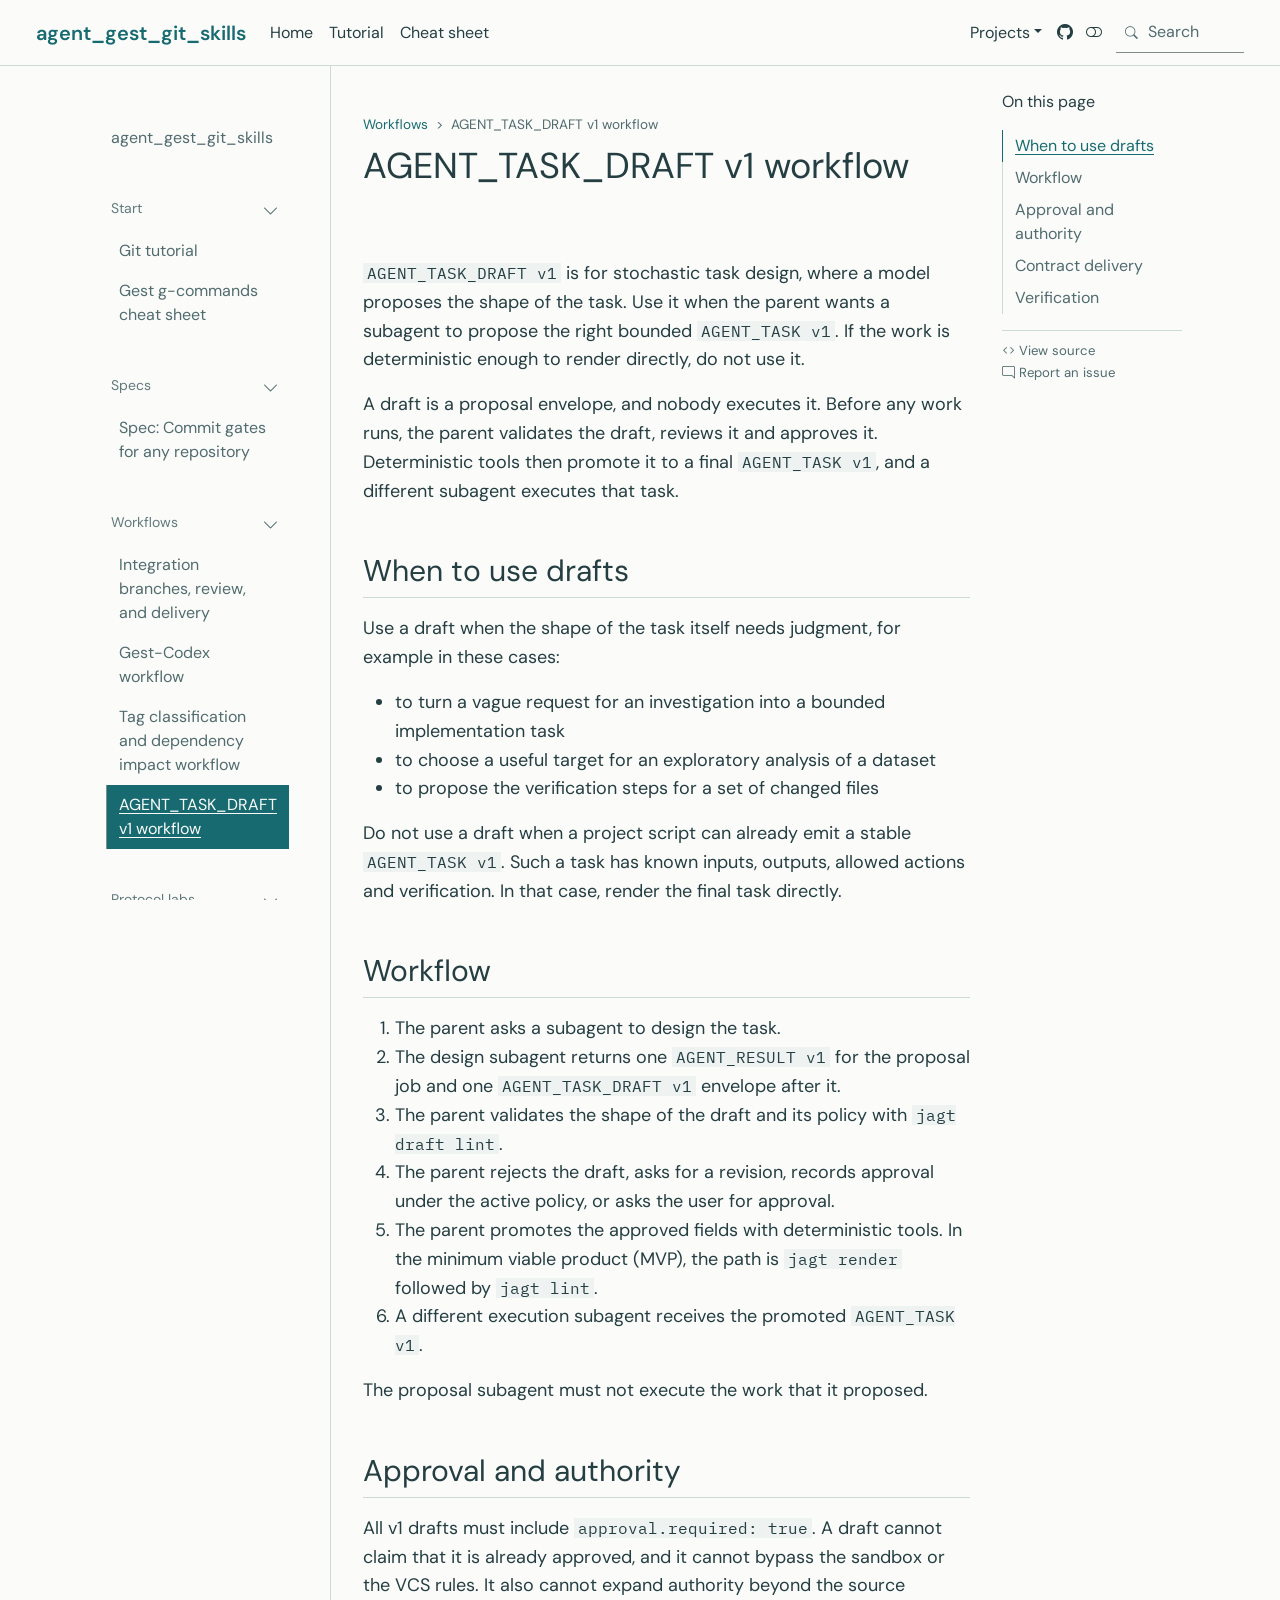
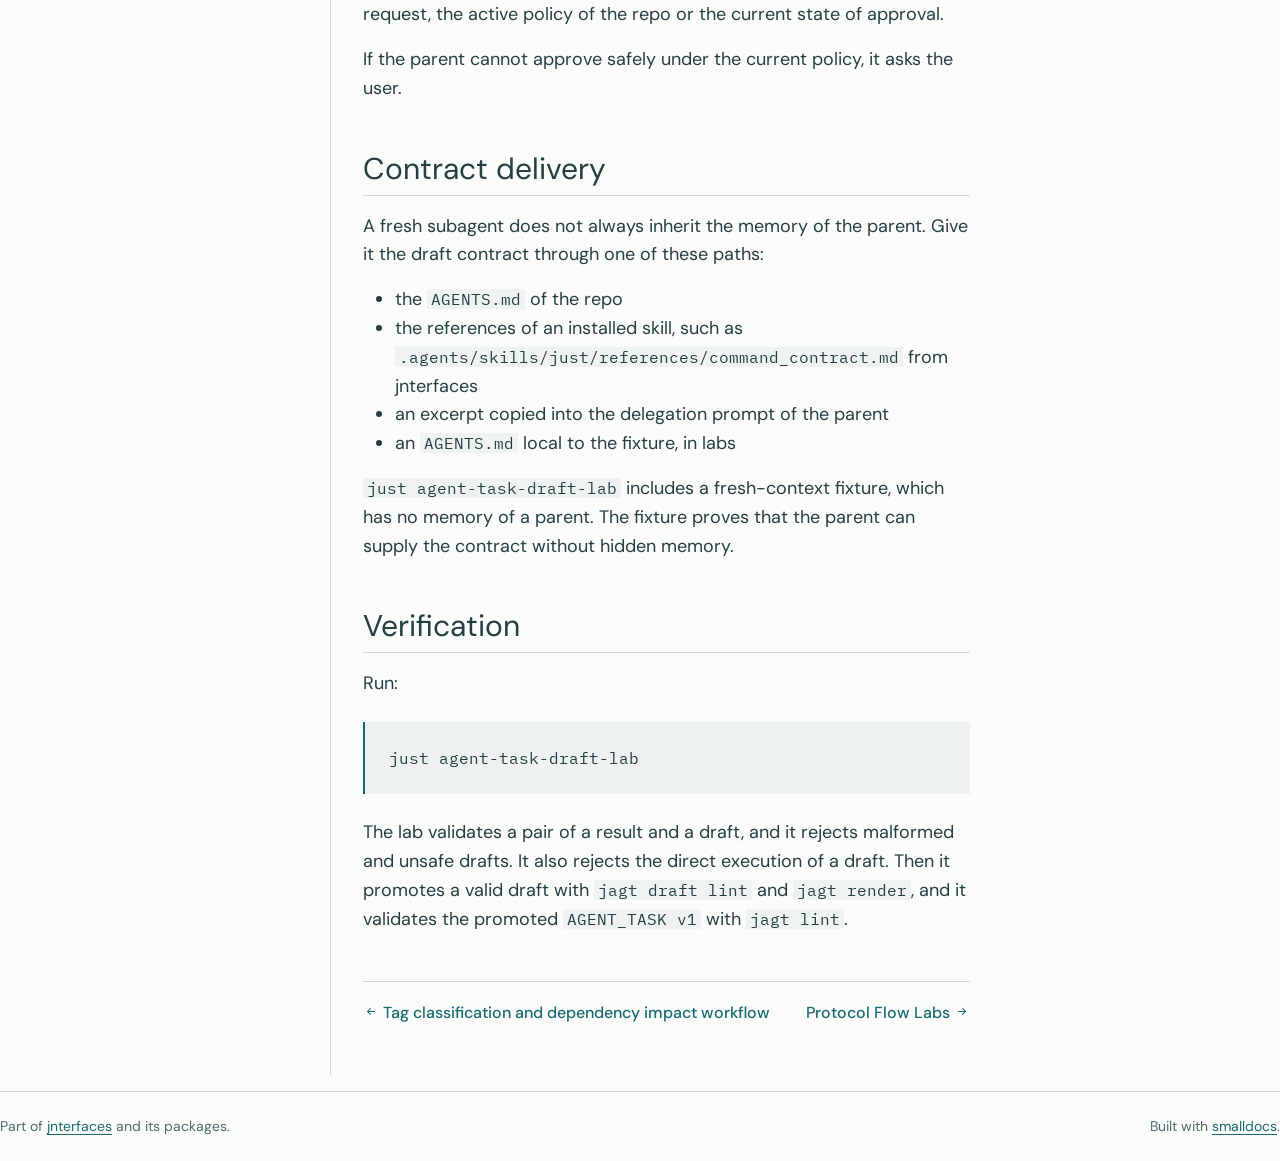
==== commit 2518a9ec: "Built site" ====
--- a/agent_task_draft_workflow.html
+++ b/agent_task_draft_workflow.html
@@ -1,4 +1,4 @@
-<!doctype html><html lang="en"><head><meta charset="utf-8"><meta name="generator" content="smalldocs-0.5.5"><meta name="viewport" content="width=device-width, initial-scale=1.0, user-scalable=yes"><title>AGENT_TASK_DRAFT v1 workflow – agent_gest_git_skills</title><link rel="icon" href="favicon.svg"><link rel="stylesheet" href="site_libs/themes/atelier/atelier.css" data-mode="light" class="quarto-color-scheme" id="quarto-bootstrap-light" media="not all and (prefers-color-scheme: dark)"><link rel="stylesheet" href="site_libs/themes/atelier/atelier-dark.css" data-mode="dark" class="quarto-color-scheme quarto-color-alternate" id="quarto-bootstrap-dark" media="(prefers-color-scheme: dark)"><link rel="stylesheet" href="site_libs/bootstrap-icons/bootstrap-icons.min.css"><link rel="stylesheet" href="site_libs/smalldocs.css"><meta name="smalldocs:offset" content="./"><script src="site_libs/bootstrap/bootstrap.bundle.min.js"></script><script src="site_libs/fuse/fuse.min.js"></script><script src="site_libs/smalldocs.js" defer></script><script>(function(){var d=document.documentElement,s=null;try{s=localStorage.getItem('smalldocs-scheme')}catch(e){}var alt=s?s==='alternate':!!(window.matchMedia&&matchMedia('(prefers-color-scheme: dark)').matches);var ls=document.querySelectorAll('link.quarto-color-scheme');if(alt)d.dataset.scheme='alternate';if(s)ls.forEach(function(l){var on=l.classList.contains('quarto-color-alternate')===alt;if(on)l.setAttribute('blocking','render');l.media=on?'all':'not all'});var on=ls[alt?1:0];if(on&&on.dataset.mode==='dark')d.classList.add('quarto-dark')})();</script></head><body class="nav-sidebar floating nav-fixed"><header id="quarto-header" class="headroom sticky-top"><nav class="navbar navbar-expand-lg sd-navbar-default"><div class="navbar-container container-fluid"><div class="navbar-brand-container mx-auto"><a class="navbar-brand" href="index.html"><span class="navbar-title">agent_gest_git_skills</span></a></div><button class="navbar-toggler" type="button" data-bs-toggle="collapse" data-bs-target="#navbarCollapse" aria-controls="navbarCollapse" aria-expanded="false" aria-label="Toggle navigation"><span class="navbar-toggler-icon"></span></button><div class="collapse navbar-collapse" id="navbarCollapse"><ul class="navbar-nav navbar-nav-scroll me-auto"><li class="nav-item"><a class="nav-link" href="index.html"><span class="menu-text">Home</span></a></li><li class="nav-item"><a class="nav-link" href="TUTORIAL.html"><span class="menu-text">Tutorial</span></a></li><li class="nav-item"><a class="nav-link" href="g_commands_cheatsheet.html"><span class="menu-text">Cheat sheet</span></a></li></ul><ul class="navbar-nav navbar-nav-scroll ms-auto"><li class="nav-item dropdown"><a class="nav-link dropdown-toggle" href="#" id="nav-menu-1" role="link" data-bs-toggle="dropdown" aria-expanded="false"><span class="menu-text">Projects</span></a><ul class="dropdown-menu" aria-labelledby="nav-menu-1"><li class=""><a class="dropdown-item" href="https://rahuldave.github.io/jnterfaces/"><span class="menu-text">jnterfaces</span></a></li><li class=""><a class="dropdown-item" href="https://rahuldave.github.io/jnprofile-python/"><span class="menu-text">jnprofile-python</span></a></li><li class=""><a class="dropdown-item" href="https://rahuldave.github.io/jnprofile-typescript/"><span class="menu-text">jnprofile-typescript</span></a></li><li class=""><a class="dropdown-item" href="https://rahuldave.github.io/agent_gest_git_skills/"><span class="menu-text">agent_gest_git_skills</span></a></li></ul></li><li class="nav-item compact"><a class="nav-link" href="https://github.com/rahuldave/agent_gest_git_skills" aria-label="github"><i class="bi bi-github" role="img"></i></a></li><li class="nav-item compact"><a class="quarto-color-scheme-toggle nav-link" href="" title="Toggle dark mode" onclick="window.smalldocsToggleScheme(); return false;"><i class="bi"></i></a></li></ul><div class="quarto-navbar-tools"><div class="smalldocs-search" id="quarto-search"><i class="bi bi-search" aria-hidden="true"></i><input type="search" class="form-control form-control-sm" placeholder="Search" aria-label="Search" autocomplete="off"><div class="smalldocs-search-results dropdown-menu"></div></div></div></div></div></nav><nav class="quarto-secondary-nav"><div class="container-fluid d-flex"><button type="button" class="quarto-btn-toggle btn" aria-controls="quarto-sidebar" aria-label="Toggle sidebar navigation"><i class="bi bi-layout-text-sidebar-reverse"></i></button><nav class="quarto-page-breadcrumbs" aria-label="breadcrumb"><ol class="breadcrumb"><li class="breadcrumb-item"><a href="integration_delivery_workflow.html">Workflows</a></li><li class="breadcrumb-item"><a href="agent_task_draft_workflow.html">AGENT_TASK_DRAFT v1 workflow</a></li></ol></nav></div></nav></header><div id="quarto-content" class="quarto-container page-columns page-rows-contents page-layout-article has-sidebar has-margin"><nav id="quarto-sidebar" class="sidebar collapse collapse-horizontal quarto-sidebar-collapse-item sidebar-navigation floating overflow-auto"><div class="sidebar-menu-container"><ul class="list-unstyled mt-1"><li class="sidebar-item"><div class="sidebar-item-container"><a href="index.html" class="sidebar-item-text sidebar-link"><span class="menu-text">agent_gest_git_skills</span></a></div></li><li class="sidebar-item sidebar-item-section"><div class="sidebar-item-container"><a class="sidebar-item-text sidebar-link text-start" data-bs-toggle="collapse" data-bs-target="#quarto-sidebar-section-2" role="navigation" aria-expanded="true"><span class="menu-text">Start</span></a><a class="sidebar-item-toggle text-start" data-bs-toggle="collapse" data-bs-target="#quarto-sidebar-section-2" role="navigation" aria-expanded="true" aria-label="Toggle section"><i class="bi bi-chevron-right ms-2"></i></a></div><ul id="quarto-sidebar-section-2" class="collapse list-unstyled sidebar-section depth1 show"><li class="sidebar-item"><div class="sidebar-item-container"><a href="TUTORIAL.html" class="sidebar-item-text sidebar-link"><span class="menu-text">Git tutorial</span></a></div></li><li class="sidebar-item"><div class="sidebar-item-container"><a href="g_commands_cheatsheet.html" class="sidebar-item-text sidebar-link"><span class="menu-text">Gest g-commands cheat sheet</span></a></div></li></ul></li><li class="sidebar-item sidebar-item-section"><div class="sidebar-item-container"><a class="sidebar-item-text sidebar-link text-start" data-bs-toggle="collapse" data-bs-target="#quarto-sidebar-section-3" role="navigation" aria-expanded="true"><span class="menu-text">Specs</span></a><a class="sidebar-item-toggle text-start" data-bs-toggle="collapse" data-bs-target="#quarto-sidebar-section-3" role="navigation" aria-expanded="true" aria-label="Toggle section"><i class="bi bi-chevron-right ms-2"></i></a></div><ul id="quarto-sidebar-section-3" class="collapse list-unstyled sidebar-section depth1 show"><li class="sidebar-item"><div class="sidebar-item-container"><a href="specs/commit-gates.html" class="sidebar-item-text sidebar-link"><span class="menu-text">Spec: Commit gates for any repository</span></a></div></li></ul></li><li class="sidebar-item sidebar-item-section"><div class="sidebar-item-container"><a class="sidebar-item-text sidebar-link text-start" data-bs-toggle="collapse" data-bs-target="#quarto-sidebar-section-4" role="navigation" aria-expanded="true"><span class="menu-text">Workflows</span></a><a class="sidebar-item-toggle text-start" data-bs-toggle="collapse" data-bs-target="#quarto-sidebar-section-4" role="navigation" aria-expanded="true" aria-label="Toggle section"><i class="bi bi-chevron-right ms-2"></i></a></div><ul id="quarto-sidebar-section-4" class="collapse list-unstyled sidebar-section depth1 show"><li class="sidebar-item"><div class="sidebar-item-container"><a href="integration_delivery_workflow.html" class="sidebar-item-text sidebar-link"><span class="menu-text">Integration branches, review, and delivery</span></a></div></li><li class="sidebar-item"><div class="sidebar-item-container"><a href="gest_codex_workflow.html" class="sidebar-item-text sidebar-link"><span class="menu-text">Gest-Codex workflow</span></a></div></li><li class="sidebar-item"><div class="sidebar-item-container"><a href="tag_dependency_workflow.html" class="sidebar-item-text sidebar-link"><span class="menu-text">Tag classification and dependency impact workflow</span></a></div></li><li class="sidebar-item"><div class="sidebar-item-container"><a href="agent_task_draft_workflow.html" class="sidebar-item-text sidebar-link active" aria-current="page"><span class="menu-text">AGENT_TASK_DRAFT v1 workflow</span></a></div></li></ul></li><li class="sidebar-item sidebar-item-section"><div class="sidebar-item-container"><a class="sidebar-item-text sidebar-link text-start" data-bs-toggle="collapse" data-bs-target="#quarto-sidebar-section-5" role="navigation" aria-expanded="true"><span class="menu-text">Protocol labs</span></a><a class="sidebar-item-toggle text-start" data-bs-toggle="collapse" data-bs-target="#quarto-sidebar-section-5" role="navigation" aria-expanded="true" aria-label="Toggle section"><i class="bi bi-chevron-right ms-2"></i></a></div><ul id="quarto-sidebar-section-5" class="collapse list-unstyled sidebar-section depth1 show"><li class="sidebar-item"><div class="sidebar-item-container"><a href="protocol_flows.html" class="sidebar-item-text sidebar-link"><span class="menu-text">Protocol Flow Labs</span></a></div></li><li class="sidebar-item"><div class="sidebar-item-container"><a href="live_agent_result_recursive_lab.html" class="sidebar-item-text sidebar-link"><span class="menu-text">Live AGENT_RESULT Recursive Lab</span></a></div></li></ul></li><li class="sidebar-item sidebar-item-section"><div class="sidebar-item-container"><a class="sidebar-item-text sidebar-link text-start" data-bs-toggle="collapse" data-bs-target="#quarto-sidebar-section-6" role="navigation" aria-expanded="true"><span class="menu-text">Setup labs</span></a><a class="sidebar-item-toggle text-start" data-bs-toggle="collapse" data-bs-target="#quarto-sidebar-section-6" role="navigation" aria-expanded="true" aria-label="Toggle section"><i class="bi bi-chevron-right ms-2"></i></a></div><ul id="quarto-sidebar-section-6" class="collapse list-unstyled sidebar-section depth1 show"><li class="sidebar-item"><div class="sidebar-item-container"><a href="gsu_typescript_hello_world.html" class="sidebar-item-text sidebar-link"><span class="menu-text">GSU TypeScript hello world lab</span></a></div></li><li class="sidebar-item"><div class="sidebar-item-container"><a href="gsu_language_profile_labs.html" class="sidebar-item-text sidebar-link"><span class="menu-text">GSU language profile labs</span></a></div></li></ul></li><li class="sidebar-item sidebar-item-section"><div class="sidebar-item-container"><a class="sidebar-item-text sidebar-link text-start" data-bs-toggle="collapse" data-bs-target="#quarto-sidebar-section-7" role="navigation" aria-expanded="true"><span class="menu-text">Moved</span></a><a class="sidebar-item-toggle text-start" data-bs-toggle="collapse" data-bs-target="#quarto-sidebar-section-7" role="navigation" aria-expanded="true" aria-label="Toggle section"><i class="bi bi-chevron-right ms-2"></i></a></div><ul id="quarto-sidebar-section-7" class="collapse list-unstyled sidebar-section depth1 show"><li class="sidebar-item"><div class="sidebar-item-container"><a href="just_command_contract.html" class="sidebar-item-text sidebar-link"><span class="menu-text">Just command contract</span></a></div></li><li class="sidebar-item"><div class="sidebar-item-container"><a href="cx_incremental_pipelines.html" class="sidebar-item-text sidebar-link"><span class="menu-text">cx incremental builds and pipelines</span></a></div></li></ul></li></ul></div></nav><div id="quarto-sidebar-glass" class="quarto-sidebar-collapse-item"></div><div id="quarto-margin-sidebar" class="sidebar margin-sidebar"><nav id="TOC" role="doc-toc" class="toc-active"><h2 id="toc-title">On this page</h2><ul><li><a href="#when-to-use-drafts" id="toc-when-to-use-drafts" class="nav-link" data-scroll-target="#when-to-use-drafts">When to use drafts</a></li><li><a href="#workflow" id="toc-workflow" class="nav-link" data-scroll-target="#workflow">Workflow</a></li><li><a href="#approval-and-authority" id="toc-approval-and-authority" class="nav-link" data-scroll-target="#approval-and-authority">Approval and authority</a></li><li><a href="#contract-delivery" id="toc-contract-delivery" class="nav-link" data-scroll-target="#contract-delivery">Contract delivery</a></li><li><a href="#verification" id="toc-verification" class="nav-link" data-scroll-target="#verification">Verification</a></li></ul></nav><div class="toc-actions"><div class="action-links"><a href="https://github.com/rahuldave/agent_gest_git_skills/blob/main/docs/agent_task_draft_workflow.md" class="toc-action"><i class="bi bi-code"></i> View source</a></div><div class="action-links"><a href="https://github.com/rahuldave/agent_gest_git_skills/issues/new" class="toc-action"><i class="bi bi-chat-right"></i> Report an issue</a></div></div></div><main class="content" id="quarto-document-content"><header id="title-block-header" class="quarto-title-block default"><nav class="quarto-page-breadcrumbs quarto-title-breadcrumbs d-none d-lg-block" aria-label="breadcrumb"><ol class="breadcrumb"><li class="breadcrumb-item"><a href="integration_delivery_workflow.html">Workflows</a></li><li class="breadcrumb-item"><a href="agent_task_draft_workflow.html">AGENT_TASK_DRAFT v1 workflow</a></li></ol></nav><div class="quarto-title"><h1 class="title">AGENT_TASK_DRAFT v1 workflow</h1></div><div class="quarto-title-meta"></div></header><p><code>AGENT_TASK_DRAFT v1</code> is for stochastic task design, where a model proposes the
+<!doctype html><html lang="en"><head><meta charset="utf-8"><meta name="generator" content="smalldocs-0.5.12"><meta name="viewport" content="width=device-width, initial-scale=1.0, user-scalable=yes"><title>AGENT_TASK_DRAFT v1 workflow – agent_gest_git_skills</title><link rel="icon" href="favicon.svg"><link rel="stylesheet" href="site_libs/themes/atelier/atelier.css" data-mode="light" class="quarto-color-scheme" id="quarto-bootstrap-light" media="not all and (prefers-color-scheme: dark)"><link rel="stylesheet" href="site_libs/themes/atelier/atelier-dark.css" data-mode="dark" class="quarto-color-scheme quarto-color-alternate" id="quarto-bootstrap-dark" media="(prefers-color-scheme: dark)"><link rel="stylesheet" href="site_libs/bootstrap-icons/bootstrap-icons.min.css"><link rel="stylesheet" href="site_libs/smalldocs.css"><meta name="smalldocs:offset" content="./"><script src="site_libs/bootstrap/bootstrap.bundle.min.js"></script><script src="site_libs/fuse/fuse.min.js"></script><script src="site_libs/smalldocs.js" defer></script><script>(function(){var d=document.documentElement,s=null;try{s=localStorage.getItem('smalldocs-scheme')}catch(e){}var alt=s?s==='alternate':!!(window.matchMedia&&matchMedia('(prefers-color-scheme: dark)').matches);var ls=document.querySelectorAll('link.quarto-color-scheme');if(alt)d.dataset.scheme='alternate';if(s)ls.forEach(function(l){var on=l.classList.contains('quarto-color-alternate')===alt;if(on)l.setAttribute('blocking','render');l.media=on?'all':'not all'});var on=ls[alt?1:0];if(on&&on.dataset.mode==='dark')d.classList.add('quarto-dark')})();</script></head><body class="nav-sidebar floating nav-fixed"><header id="quarto-header" class="headroom sticky-top"><nav class="navbar navbar-expand-lg sd-navbar-default"><div class="navbar-container container-fluid"><div class="navbar-brand-container mx-auto"><a class="navbar-brand" href="index.html"><span class="navbar-title">agent_gest_git_skills</span></a></div><button class="navbar-toggler" type="button" data-bs-toggle="collapse" data-bs-target="#navbarCollapse" aria-controls="navbarCollapse" aria-expanded="false" aria-label="Toggle navigation"><span class="navbar-toggler-icon"></span></button><div class="collapse navbar-collapse" id="navbarCollapse"><ul class="navbar-nav navbar-nav-scroll me-auto"><li class="nav-item"><a class="nav-link" href="index.html"><span class="menu-text">Home</span></a></li><li class="nav-item"><a class="nav-link" href="TUTORIAL.html"><span class="menu-text">Tutorial</span></a></li><li class="nav-item"><a class="nav-link" href="g_commands_cheatsheet.html"><span class="menu-text">Cheat sheet</span></a></li></ul><ul class="navbar-nav navbar-nav-scroll ms-auto"><li class="nav-item dropdown"><a class="nav-link dropdown-toggle" href="#" id="nav-menu-1" role="link" data-bs-toggle="dropdown" aria-expanded="false"><span class="menu-text">Projects</span></a><ul class="dropdown-menu" aria-labelledby="nav-menu-1"><li class=""><a class="dropdown-item" href="https://rahuldave.github.io/jnterfaces/"><span class="menu-text">jnterfaces</span></a></li><li class=""><a class="dropdown-item" href="https://rahuldave.github.io/jnprofile-python/"><span class="menu-text">jnprofile-python</span></a></li><li class=""><a class="dropdown-item" href="https://rahuldave.github.io/jnprofile-typescript/"><span class="menu-text">jnprofile-typescript</span></a></li><li class=""><a class="dropdown-item" href="https://rahuldave.github.io/agent_gest_git_skills/"><span class="menu-text">agent_gest_git_skills</span></a></li></ul></li><li class="nav-item compact"><a class="nav-link" href="https://github.com/rahuldave/agent_gest_git_skills" aria-label="github"><i class="bi bi-github" role="img"></i></a></li><li class="nav-item compact"><a class="quarto-color-scheme-toggle nav-link" href="" title="Toggle dark mode" onclick="window.smalldocsToggleScheme(); return false;"><i class="bi"></i></a></li></ul><div class="quarto-navbar-tools"><div class="smalldocs-search" id="quarto-search"><i class="bi bi-search" aria-hidden="true"></i><input type="search" class="form-control form-control-sm" placeholder="Search" aria-label="Search" autocomplete="off"><div class="smalldocs-search-results dropdown-menu"></div></div></div></div></div></nav><nav class="quarto-secondary-nav"><div class="container-fluid d-flex"><button type="button" class="quarto-btn-toggle btn" aria-controls="quarto-sidebar" aria-label="Toggle sidebar navigation"><i class="bi bi-layout-text-sidebar-reverse"></i></button><nav class="quarto-page-breadcrumbs" aria-label="breadcrumb"><ol class="breadcrumb"><li class="breadcrumb-item"><a href="integration_delivery_workflow.html">Workflows</a></li><li class="breadcrumb-item"><a href="agent_task_draft_workflow.html">AGENT_TASK_DRAFT v1 workflow</a></li></ol></nav></div></nav></header><div id="quarto-content" class="quarto-container page-columns page-rows-contents page-layout-article has-sidebar has-margin"><nav id="quarto-sidebar" class="sidebar collapse collapse-horizontal quarto-sidebar-collapse-item sidebar-navigation floating overflow-auto"><div class="sidebar-menu-container"><ul class="list-unstyled mt-1"><li class="sidebar-item"><div class="sidebar-item-container"><a href="index.html" class="sidebar-item-text sidebar-link"><span class="menu-text">agent_gest_git_skills</span></a></div></li><li class="sidebar-item sidebar-item-section"><div class="sidebar-item-container"><a class="sidebar-item-text sidebar-link text-start" data-bs-toggle="collapse" data-bs-target="#quarto-sidebar-section-2" role="navigation" aria-expanded="true"><span class="menu-text">Start</span></a><a class="sidebar-item-toggle text-start" data-bs-toggle="collapse" data-bs-target="#quarto-sidebar-section-2" role="navigation" aria-expanded="true" aria-label="Toggle section"><i class="bi bi-chevron-right ms-2"></i></a></div><ul id="quarto-sidebar-section-2" class="collapse list-unstyled sidebar-section depth1 show"><li class="sidebar-item"><div class="sidebar-item-container"><a href="TUTORIAL.html" class="sidebar-item-text sidebar-link"><span class="menu-text">Git tutorial</span></a></div></li><li class="sidebar-item"><div class="sidebar-item-container"><a href="g_commands_cheatsheet.html" class="sidebar-item-text sidebar-link"><span class="menu-text">Gest g-commands cheat sheet</span></a></div></li></ul></li><li class="sidebar-item sidebar-item-section"><div class="sidebar-item-container"><a class="sidebar-item-text sidebar-link text-start" data-bs-toggle="collapse" data-bs-target="#quarto-sidebar-section-3" role="navigation" aria-expanded="true"><span class="menu-text">Specs</span></a><a class="sidebar-item-toggle text-start" data-bs-toggle="collapse" data-bs-target="#quarto-sidebar-section-3" role="navigation" aria-expanded="true" aria-label="Toggle section"><i class="bi bi-chevron-right ms-2"></i></a></div><ul id="quarto-sidebar-section-3" class="collapse list-unstyled sidebar-section depth1 show"><li class="sidebar-item"><div class="sidebar-item-container"><a href="specs/commit-gates.html" class="sidebar-item-text sidebar-link"><span class="menu-text">Spec: Commit gates for any repository</span></a></div></li></ul></li><li class="sidebar-item sidebar-item-section"><div class="sidebar-item-container"><a class="sidebar-item-text sidebar-link text-start" data-bs-toggle="collapse" data-bs-target="#quarto-sidebar-section-4" role="navigation" aria-expanded="true"><span class="menu-text">Workflows</span></a><a class="sidebar-item-toggle text-start" data-bs-toggle="collapse" data-bs-target="#quarto-sidebar-section-4" role="navigation" aria-expanded="true" aria-label="Toggle section"><i class="bi bi-chevron-right ms-2"></i></a></div><ul id="quarto-sidebar-section-4" class="collapse list-unstyled sidebar-section depth1 show"><li class="sidebar-item"><div class="sidebar-item-container"><a href="integration_delivery_workflow.html" class="sidebar-item-text sidebar-link"><span class="menu-text">Integration branches, review, and delivery</span></a></div></li><li class="sidebar-item"><div class="sidebar-item-container"><a href="gest_codex_workflow.html" class="sidebar-item-text sidebar-link"><span class="menu-text">Gest-Codex workflow</span></a></div></li><li class="sidebar-item"><div class="sidebar-item-container"><a href="tag_dependency_workflow.html" class="sidebar-item-text sidebar-link"><span class="menu-text">Tag classification and dependency impact workflow</span></a></div></li><li class="sidebar-item"><div class="sidebar-item-container"><a href="agent_task_draft_workflow.html" class="sidebar-item-text sidebar-link active" aria-current="page"><span class="menu-text">AGENT_TASK_DRAFT v1 workflow</span></a></div></li></ul></li><li class="sidebar-item sidebar-item-section"><div class="sidebar-item-container"><a class="sidebar-item-text sidebar-link text-start" data-bs-toggle="collapse" data-bs-target="#quarto-sidebar-section-5" role="navigation" aria-expanded="true"><span class="menu-text">Protocol labs</span></a><a class="sidebar-item-toggle text-start" data-bs-toggle="collapse" data-bs-target="#quarto-sidebar-section-5" role="navigation" aria-expanded="true" aria-label="Toggle section"><i class="bi bi-chevron-right ms-2"></i></a></div><ul id="quarto-sidebar-section-5" class="collapse list-unstyled sidebar-section depth1 show"><li class="sidebar-item"><div class="sidebar-item-container"><a href="protocol_flows.html" class="sidebar-item-text sidebar-link"><span class="menu-text">Protocol Flow Labs</span></a></div></li><li class="sidebar-item"><div class="sidebar-item-container"><a href="live_agent_result_recursive_lab.html" class="sidebar-item-text sidebar-link"><span class="menu-text">Live AGENT_RESULT Recursive Lab</span></a></div></li></ul></li><li class="sidebar-item sidebar-item-section"><div class="sidebar-item-container"><a class="sidebar-item-text sidebar-link text-start" data-bs-toggle="collapse" data-bs-target="#quarto-sidebar-section-6" role="navigation" aria-expanded="true"><span class="menu-text">Setup labs</span></a><a class="sidebar-item-toggle text-start" data-bs-toggle="collapse" data-bs-target="#quarto-sidebar-section-6" role="navigation" aria-expanded="true" aria-label="Toggle section"><i class="bi bi-chevron-right ms-2"></i></a></div><ul id="quarto-sidebar-section-6" class="collapse list-unstyled sidebar-section depth1 show"><li class="sidebar-item"><div class="sidebar-item-container"><a href="gsu_typescript_hello_world.html" class="sidebar-item-text sidebar-link"><span class="menu-text">GSU TypeScript hello world lab</span></a></div></li><li class="sidebar-item"><div class="sidebar-item-container"><a href="gsu_language_profile_labs.html" class="sidebar-item-text sidebar-link"><span class="menu-text">GSU language profile labs</span></a></div></li></ul></li><li class="sidebar-item sidebar-item-section"><div class="sidebar-item-container"><a class="sidebar-item-text sidebar-link text-start" data-bs-toggle="collapse" data-bs-target="#quarto-sidebar-section-7" role="navigation" aria-expanded="true"><span class="menu-text">Moved</span></a><a class="sidebar-item-toggle text-start" data-bs-toggle="collapse" data-bs-target="#quarto-sidebar-section-7" role="navigation" aria-expanded="true" aria-label="Toggle section"><i class="bi bi-chevron-right ms-2"></i></a></div><ul id="quarto-sidebar-section-7" class="collapse list-unstyled sidebar-section depth1 show"><li class="sidebar-item"><div class="sidebar-item-container"><a href="just_command_contract.html" class="sidebar-item-text sidebar-link"><span class="menu-text">Just command contract</span></a></div></li><li class="sidebar-item"><div class="sidebar-item-container"><a href="cx_incremental_pipelines.html" class="sidebar-item-text sidebar-link"><span class="menu-text">cx incremental builds and pipelines</span></a></div></li></ul></li></ul></div></nav><div id="quarto-sidebar-glass" class="quarto-sidebar-collapse-item"></div><div id="quarto-margin-sidebar" class="sidebar margin-sidebar"><nav id="TOC" role="doc-toc" class="toc-active"><h2 id="toc-title">On this page</h2><ul><li><a href="#when-to-use-drafts" id="toc-when-to-use-drafts" class="nav-link" data-scroll-target="#when-to-use-drafts">When to use drafts</a></li><li><a href="#workflow" id="toc-workflow" class="nav-link" data-scroll-target="#workflow">Workflow</a></li><li><a href="#approval-and-authority" id="toc-approval-and-authority" class="nav-link" data-scroll-target="#approval-and-authority">Approval and authority</a></li><li><a href="#contract-delivery" id="toc-contract-delivery" class="nav-link" data-scroll-target="#contract-delivery">Contract delivery</a></li><li><a href="#verification" id="toc-verification" class="nav-link" data-scroll-target="#verification">Verification</a></li></ul></nav><div class="toc-actions"><div class="action-links"><a href="https://github.com/rahuldave/agent_gest_git_skills/blob/main/docs/agent_task_draft_workflow.md" class="toc-action"><i class="bi bi-code"></i> View source</a></div><div class="action-links"><a href="https://github.com/rahuldave/agent_gest_git_skills/issues/new" class="toc-action"><i class="bi bi-chat-right"></i> Report an issue</a></div></div></div><main class="content" id="quarto-document-content"><header id="title-block-header" class="quarto-title-block default"><nav class="quarto-page-breadcrumbs quarto-title-breadcrumbs d-none d-lg-block" aria-label="breadcrumb"><ol class="breadcrumb"><li class="breadcrumb-item"><a href="integration_delivery_workflow.html">Workflows</a></li><li class="breadcrumb-item"><a href="agent_task_draft_workflow.html">AGENT_TASK_DRAFT v1 workflow</a></li></ol></nav><div class="quarto-title"><h1 class="title">AGENT_TASK_DRAFT v1 workflow</h1></div><div class="quarto-title-meta"></div></header><p><code>AGENT_TASK_DRAFT v1</code> is for stochastic task design, where a model proposes the
 shape of the task. Use it when the parent wants a subagent to propose the
 right bounded <code>AGENT_TASK v1</code>. If the work is deterministic enough to render
 directly, do not use it.</p>
--- a/site_libs/themes/atelier/atelier.css
+++ b/site_libs/themes/atelier/atelier.css
@@ -58,7 +58,7 @@
 :root, [data-bs-theme] {
   --e-paper: #fbfcfa;
   --e-ink: #253e42;
-  --e-muted: #526d70;
+  --e-muted: #516b6e;
   --e-panel: #eef3f1;
   --e-line: #cddbd7;
   --e-accent: #176a70;
@@ -70,8 +70,8 @@
   --bs-body-color-rgb: 37, 62, 66;
   --bs-emphasis-color: #253e42;
   --bs-emphasis-color-rgb: 37, 62, 66;
-  --bs-secondary-color: #526d70;
-  --bs-secondary-color-rgb: 82, 109, 112;
+  --bs-secondary-color: #516b6e;
+  --bs-secondary-color-rgb: 81, 107, 110;
   --bs-secondary-bg: #eef3f1;
   --bs-secondary-bg-rgb: 238, 243, 241;
   --bs-tertiary-bg: #eef3f1;
@@ -89,139 +89,359 @@
   --e-radio-image: url("data:image/svg+xml,<svg xmlns='http://www.w3.org/2000/svg' viewBox='0 0 16 16'><circle cx='8' cy='8' r='4' fill='%23fbfcfa'/></svg>");
   --e-dash-image: url("data:image/svg+xml,<svg xmlns='http://www.w3.org/2000/svg' viewBox='0 0 16 16'><path stroke='%23fbfcfa' stroke-linecap='round' stroke-width='3' d='M4 8h8'/></svg>");
 }
+:root, [data-bs-theme] {
+  --f-paper: #fbfcfa;
+  --f-ink: #253e42;
+  --f-muted: #516b6e;
+  --f-panel: #eef3f1;
+  --f-line: #cddbd7;
+  --f-accent: #176a70;
+  --f-secondary: #9a493a;
+  --f-code: #edf2f0;
+  --f-accent-text: #176a70;
+  --f-secondary-text: #9a493a;
+  --f-focus: #176a70;
+  --f-control-boundary: #858d8b;
+  --f-primary-fill: #176a70;
+  --f-button-ink: #fbfcfa;
+  --f-secondary-action: #253e42;
+  --f-primary-hover-fill: #186167;
+  --f-primary-hover-ink: #fbfcfa;
+  --f-link-hover: #186167;
+  --f-decorative-line: #cddbd7;
+  --f-code-ink: #253e42;
+  --f-selected-fill: #176a70;
+  --f-selected-ink: #fbfcfa;
+  --f-disabled-fill: #eef3f1;
+  --f-disabled-ink: #516b6e;
+  --bs-body-bg: #fbfcfa;
+  --bs-body-bg-rgb: 251, 252, 250;
+  --bs-body-color: #253e42;
+  --bs-body-color-rgb: 37, 62, 66;
+  --bs-emphasis-color: #253e42;
+  --bs-emphasis-color-rgb: 37, 62, 66;
+  --bs-heading-color: #253e42;
+  --bs-heading-color-rgb: 37, 62, 66;
+  --bs-secondary-color: #516b6e;
+  --bs-secondary-color-rgb: 81, 107, 110;
+  --bs-secondary-bg: #eef3f1;
+  --bs-secondary-bg-rgb: 238, 243, 241;
+  --bs-tertiary-bg: #eef3f1;
+  --bs-tertiary-bg-rgb: 238, 243, 241;
+  --bs-link-color: #176a70;
+  --bs-link-color-rgb: 23, 106, 112;
+  --bs-link-hover-color: #186167;
+  --bs-link-hover-color-rgb: 24, 97, 103;
+  --bs-primary: #176a70;
+  --bs-primary-rgb: 23, 106, 112;
+  --bs-border-color: #cddbd7;
+  --bs-border-color-rgb: 205, 219, 215;
+  --bs-code-color: #253e42;
+  --bs-code-color-rgb: 37, 62, 66;
+  --bs-primary-text-emphasis: #176a70;
+  --bs-primary-text-emphasis-rgb: 23, 106, 112;
+  --bs-primary-bg-subtle: #eef3f1;
+  --bs-primary-bg-subtle-rgb: 238, 243, 241;
+  --bs-primary-border-subtle: #858d8b;
+  --bs-primary-border-subtle-rgb: 133, 141, 139;
+  --bs-border-color-translucent: var(--f-decorative-line);
+  --bs-focus-ring-color: var(--f-focus);
+  --f-success-fill: #e6f1e8;
+  --f-success-ink: #204b32;
+  --f-success-boundary: #73907c;
+  --bs-success: #73907c;
+  --bs-success-rgb: 115, 144, 124;
+  --bs-success-text-emphasis: #204b32;
+  --bs-success-bg-subtle: #e6f1e8;
+  --bs-success-border-subtle: #73907c;
+  --f-warning-fill: #fbf1dc;
+  --f-warning-ink: #604414;
+  --f-warning-boundary: #a0895a;
+  --bs-warning: #a0895a;
+  --bs-warning-rgb: 160, 137, 90;
+  --bs-warning-text-emphasis: #604414;
+  --bs-warning-bg-subtle: #fbf1dc;
+  --bs-warning-border-subtle: #a0895a;
+  --f-danger-fill: #f9e9e5;
+  --f-danger-ink: #803c32;
+  --f-danger-boundary: #a97e74;
+  --bs-danger: #a97e74;
+  --bs-danger-rgb: 169, 126, 116;
+  --bs-danger-text-emphasis: #803c32;
+  --bs-danger-bg-subtle: #f9e9e5;
+  --bs-danger-border-subtle: #a97e74;
+  --f-info-fill: #e7eff8;
+  --f-info-ink: #245c86;
+  --f-info-boundary: #708ca5;
+  --bs-info: #708ca5;
+  --bs-info-rgb: 112, 140, 165;
+  --bs-info-text-emphasis: #245c86;
+  --bs-info-bg-subtle: #e7eff8;
+  --bs-info-border-subtle: #708ca5;
+  --f-menu-image: url("data:image/svg+xml,<svg xmlns='http://www.w3.org/2000/svg' viewBox='0 0 30 30'><path stroke='%23253e42' stroke-width='2' stroke-linecap='round' d='M4 7h22M4 15h22M4 23h22'/></svg>");
+}
 :root, [data-bs-theme] { color-scheme: light; }
 :root, [data-bs-theme] { --e-heading: "DM Sans", system-ui, sans-serif; --e-body: "DM Sans", system-ui, sans-serif; }
-/* SmallDocs loads its layout after the theme; html prefixes preserve theme rules. */
+/* Structural SmallDocs/Quarto integration. Foundation job variables are generated. */
+html:root, html.quarto-dark:root {
+  --sd-root-font-size: 16px;
+  --sd-body-width: 640px; --sd-sidebar-width: 200px; --sd-margin-width: 180px;
+  --sd-gap: var(--f-reading-space-columns);
+  --sd-inline-code: var(--f-code-ink); --sd-code-bg: var(--f-code);
+  --quarto-hl-kw: var(--f-accent-text); --quarto-hl-cf: var(--f-accent-text); --quarto-hl-im: var(--f-accent-text);
+  --quarto-hl-st: var(--f-secondary-text); --quarto-hl-ch: var(--f-secondary-text); --quarto-hl-ss: var(--f-secondary-text);
+  --quarto-hl-co: var(--f-muted); --quarto-hl-do: var(--f-muted); --quarto-hl-op: var(--f-muted);
+  --quarto-hl-fu: var(--f-accent-text); --quarto-hl-dv: var(--f-secondary-text); --quarto-hl-fl: var(--f-secondary-text);
+  --quarto-hl-bn: var(--f-secondary-text); --quarto-hl-dt: var(--f-secondary-text); --quarto-hl-cn: var(--f-secondary-text);
+  --quarto-hl-va: var(--f-ink); --quarto-hl-text: var(--f-ink); --quarto-hl-at: var(--f-accent-text);
+}
+body { -webkit-font-smoothing: antialiased; text-rendering: optimizeLegibility; }
+::selection { background: var(--f-selected-fill); color: var(--f-selected-ink); }
+a { text-underline-offset: .2em; text-decoration-thickness: 1px; }
+html .quarto-title h1.title { max-width:26ch; }
+html .quarto-title .subtitle { max-width:48ch; }
+html .quarto-title-meta { border-top:1px solid var(--f-decorative-line); padding-top:var(--f-space-16); }
+html main.content blockquote { border-left:2px solid var(--f-secondary-text); color:var(--f-muted); font-style:italic; }
+html main.content blockquote p:last-child { margin-bottom:0; }
+html hr { border-color:var(--f-decorative-line); opacity:1; }
+html code,html pre,html kbd,html samp { font-variant-ligatures:none; }
+html :not(pre)>code { padding:var(--f-space-0) var(--f-space-4); background:var(--f-panel); border-radius:var(--bs-border-radius); }
+html div.sourceCode { border:1px solid var(--f-decorative-line); }
+html pre { tab-size:4; }
+html .code-with-filename-file { border:1px solid var(--f-decorative-line); background:var(--f-panel); color:var(--f-muted); font-family:var(--f-font-code); }
+html .code-with-filename div.sourceCode { border-top:0; }
+html .code-copy-button { color:var(--f-muted); }
+html .sd-navbar-default { background:var(--f-paper); border-bottom:1px solid var(--f-decorative-line); }
+html #quarto-header .navbar { padding:var(--f-space-12) max(var(--f-reading-space-outer),calc((100vw - 1280px)/2)); }
+html .navbar-toggler { border:0; }
+html .quarto-navbar-tools .smalldocs-search input { width:8rem; background:transparent; border:0; border-bottom:1px solid var(--f-control-boundary); border-radius:0; }
+html .quarto-navbar-tools .smalldocs-search input:focus { width:12rem; }
+html .sidebar-navigation { padding-top:var(--f-reading-space-group); }
+html .sidebar-item-section { margin-top:var(--f-space-32); }
+html .sidebar-item-section:first-child { margin-top:0; }
+html .sidebar-item-section>.sidebar-item-container .sidebar-link { padding-bottom:var(--f-space-12); }
+html .sidebar-link { color:var(--f-muted); opacity:1; padding:var(--f-space-8) var(--f-space-12); border-left:1px solid transparent; }
+html .sidebar-item .sidebar-item-toggle { color:var(--f-muted); }
+html #TOC .nav-link { color:var(--f-muted); }
+html #TOC .nav-link.active { color:var(--f-accent-text); border-left-color:var(--f-accent-text); text-decoration:underline; }
+html #TOC .nav-link:hover { color:var(--f-link-hover); }
+html .callout { border:1px solid var(--f-decorative-line); border-left-width:2px; }
+html .callout-body>:last-child { margin-bottom:0; }
+html .table { --bs-table-border-color:var(--f-decorative-line); --bs-table-hover-bg:var(--f-panel); }
+html .table th { font-weight:600; border-bottom:1px solid var(--f-ink); }
+html .quarto-category,html .listing-category { border:0; padding-left:0; }
+html .card { --bs-card-bg:var(--f-paper); }
+html .footer { border-top:1px solid var(--f-decorative-line); padding:var(--f-space-24) 0; }
+html .btn { --bs-btn-focus-shadow-rgb:var(--bs-primary-rgb); }
+html .form-check-input[type=checkbox]:checked { --bs-form-check-bg-image:var(--e-check-image); }
+html .form-check-input[type=radio]:checked { --bs-form-check-bg-image:var(--e-radio-image); }
+html .form-check-input[type=checkbox]:indeterminate { --bs-form-check-bg-image:var(--e-dash-image); }
+html .form-select { --bs-form-select-bg-img:var(--e-select-image); }
+@media(max-width:575.98px) { html #quarto-header .navbar { padding-inline:var(--f-reading-space-narrowOuter); } }
+html main.content { border-left:1px solid var(--f-decorative-line); padding-left:var(--f-space-32); }
+html main.content h2,html main.content h3,html .navbar-title { font-weight:600; }
+html div.sourceCode { border:0; border-left:2px solid var(--f-accent-text); }
+html main.content blockquote { font-style:normal; font-weight:400; }
+@media(max-width:991.98px) { html main.content { border-left:0; padding-left:0; } }
 :root, [data-bs-theme] {
-  --bs-font-sans-serif: "DM Sans", system-ui, sans-serif;
-  --bs-font-monospace: "IBM Plex Mono", ui-monospace, monospace;
-  --bs-body-font-family: var(--e-body);
-  --bs-body-font-size: 1.08rem;
-  --bs-body-line-height: 1.45;
-  --bs-border-radius: 3px; --bs-border-radius-sm: 2px; --bs-border-radius-lg: 5px;
-}
-html:root, html.quarto-dark:root {
-  --sd-root-font-size: 17px;
-  --sd-body-width: 640px; --sd-sidebar-width: 200px; --sd-margin-width: 180px; --sd-gap: 2.5rem;
-  --sd-inline-code: var(--e-secondary); --sd-code-bg: var(--e-code);
-  --quarto-hl-kw: var(--e-accent); --quarto-hl-cf: var(--e-accent); --quarto-hl-im: var(--e-accent);
-  --quarto-hl-st: var(--e-secondary); --quarto-hl-ch: var(--e-secondary); --quarto-hl-ss: var(--e-secondary);
-  --quarto-hl-co: var(--e-muted); --quarto-hl-do: var(--e-muted); --quarto-hl-op: var(--e-muted);
-  --quarto-hl-fu: var(--e-accent); --quarto-hl-dv: var(--e-secondary); --quarto-hl-fl: var(--e-secondary);
-  --quarto-hl-bn: var(--e-secondary); --quarto-hl-dt: var(--e-secondary); --quarto-hl-cn: var(--e-secondary);
-  --quarto-hl-va: var(--e-ink); --quarto-hl-text: var(--e-ink); --quarto-hl-at: var(--e-accent);
-}
-html.quarto-dark:root { --sd-inline-code: var(--e-secondary); --sd-code-bg: var(--e-code); }
-body { -webkit-font-smoothing: antialiased; text-rendering: optimizeLegibility; }
-::selection { background: color-mix(in srgb, var(--e-accent) 22%, transparent); }
-a { text-underline-offset: .2em; text-decoration-thickness: 1px; }
-a:hover { color: var(--e-secondary); }
-a:focus-visible, button:focus-visible, input:focus-visible, summary:focus-visible { outline: 2px solid var(--e-secondary); outline-offset: 4px; }
-html main.content { padding-top: 2.5rem; padding-bottom: 3.5rem; }
-html .quarto-title-block { margin-bottom: 2rem; }
-html .quarto-title h1.title { font: 400 clamp(2rem, 3.3vw, 2.6rem)/1.12 var(--e-heading); letter-spacing: -.035em; color: var(--e-accent); max-width: 26ch; margin: 0 0 1rem; }
-html .quarto-title .subtitle { font: 400 1.06rem/1.45 var(--bs-font-sans-serif); color: var(--e-muted); max-width: 48ch; }
-html main.content :is(h1,h2,h3,h4,h5,h6) { font-family: var(--e-heading); font-weight: 400; letter-spacing: -.02em; }
-html main.content h2 { font-size: 1.5rem; line-height: 1.25; margin: 2.2rem 0 .8rem; padding: 0; border: 0; color: var(--e-accent); }
-html main.content h3 { font-size: 1.2rem; line-height: 1.3; margin: 1.8rem 0 .65rem; }
-html main.content h4 { font-size: 1.08rem; }
-html main.content p, html main.content li { line-height: 1.45; }
-html main.content p { margin-bottom: 1rem; }
-html .quarto-title-meta { font-family: var(--bs-font-sans-serif); font-size: .75rem; border-top: 1px solid var(--e-line); padding-top: 1rem; }
-html .quarto-title-meta-heading { font-size: .64rem; letter-spacing: .12em; }
-html main.content blockquote { margin: 1.8rem 0; padding: .3rem 0 .3rem 1.3rem; border-left: 2px solid var(--e-secondary); color: var(--e-muted); font-style: italic; }
-html main.content blockquote p:last-child { margin-bottom: 0; }
-html hr { border-color: var(--e-line); opacity: 1; margin: 2.5rem 0; }
-html code, html pre, html kbd, html samp { font-family: var(--bs-font-monospace); font-variant-ligatures: none; }
-html :not(pre) > code { padding: .1em .3em; color: var(--e-secondary); background: var(--e-panel); border-radius: 2px; font-size: .84em; }
-html div.sourceCode { border: 1px solid var(--e-line); background: var(--e-code); border-radius: 3px; margin: 1.5rem 0; }
-html pre { font-size: .85rem; line-height: 1.5; tab-size: 4; }
-html pre code { font-size: inherit; line-height: inherit; }
-html .code-with-filename-file { border: 1px solid var(--e-line); background: var(--e-panel); color: var(--e-muted); border-radius: 3px 3px 0 0; font-family: var(--bs-font-monospace); }
-html .code-with-filename-file pre { font-size: .76rem; }
-html .code-with-filename div.sourceCode { border-top: 0; }
-html .code-copy-button { color: var(--e-muted); }
-html .sd-navbar-default { background: var(--e-paper); border-bottom: 1px solid var(--e-line); --bs-navbar-color: var(--e-muted); --bs-navbar-active-color: var(--e-accent); --bs-navbar-hover-color: var(--e-secondary); --bs-navbar-brand-color: var(--e-accent); }
-html #quarto-header .navbar { padding: .85rem max(1rem, calc((100vw - 1280px) / 2)); }
-html .navbar-title { font: 400 1.7rem/1 var(--e-heading); letter-spacing: -.04em; }
-html .navbar { font-family: var(--bs-font-sans-serif); font-size: .85rem; }
-html .navbar .nav-link { padding-left: .9rem; padding-right: .9rem; }
-html .navbar .nav-link.active .menu-text { border-bottom: 1px solid var(--e-secondary); padding-bottom: .25rem; }
-html .navbar-toggler { border: 0; }
-html .quarto-navbar-tools .smalldocs-search input { width: 8rem; font-size: .72rem; background: transparent; border: 0; border-bottom: 1px solid var(--e-line); border-radius: 0; }
-html .quarto-navbar-tools .smalldocs-search input:focus { width: 11rem; box-shadow: none; border-color: var(--e-accent); }
-html .sidebar-navigation { padding-top: 2.7rem; font: 400 .82rem/1.5 var(--bs-font-sans-serif); }
-html .sidebar-item-section { margin-top: 1.8rem; }
-html .sidebar-item-section:first-child { margin-top: 0; }
-html .sidebar-item-section > .sidebar-item-container .sidebar-link { font-size: .63rem; text-transform: uppercase; letter-spacing: .12em; font-weight: 600; color: var(--e-muted); padding-bottom: .7rem; }
-html .sidebar-link { color: var(--e-muted); opacity: 1; padding: .4rem .65rem; border-left: 1px solid transparent; }
-html .sidebar-link.active { color: var(--e-accent); border-left-color: var(--e-secondary); background: var(--e-panel); }
-html .margin-sidebar { padding-top: 2.8rem; font: 400 .78rem/1.5 var(--bs-font-sans-serif); }
-html #TOC #toc-title { font: 500 .62rem var(--bs-font-sans-serif); text-transform: uppercase; letter-spacing: .12em; margin-bottom: 1.1rem; color: var(--e-muted); }
-html #TOC .nav-link { padding-top: .35rem; padding-bottom: .35rem; }
-html .breadcrumb { font-family: var(--bs-font-sans-serif); font-size: .7rem; }
-html .callout { border: 1px solid var(--e-line); border-left: 3px solid var(--e-accent); border-radius: 3px; margin: 1.8rem 0; }
-html .callout-header { background: var(--e-panel); font: 500 .85rem/1.45 var(--bs-font-sans-serif); padding: .65rem .9rem; }
-html .callout-body { font-size: .95rem; padding: .8rem 1rem; }
-html .callout-body > :last-child { margin-bottom: 0; }
-html .callout-warning, html .callout-important { border-left-color: var(--e-secondary); }
-html .panel-tabset .nav-link { font: 500 .76rem/1.5 var(--bs-font-sans-serif); color: var(--e-muted); }
-html .panel-tabset .nav-link.active { color: var(--e-accent); background: var(--e-paper); border-bottom-color: var(--e-paper); }
-html .panel-tabset .tab-content { border-radius: 0 0 3px 3px; }
-html main.content table { font: 400 .85rem/1.5 var(--bs-font-sans-serif); }
-html .table { --bs-table-bg: transparent; --bs-table-border-color: var(--e-line); --bs-table-striped-bg: var(--e-panel); --bs-table-hover-bg: var(--e-panel); }
-html .table th { font-weight: 500; color: var(--e-accent); border-bottom: 1px solid var(--e-ink); }
-html .table td, html .table th { padding: .7rem .65rem; }
-html figcaption, html .quarto-figure figcaption { font: 400 .82rem/1.5 var(--bs-font-sans-serif); color: var(--e-muted); }
-html .footnotes { font-size: .84rem; }
-html .column-margin, html .margin-aside { font: 400 .75rem/1.6 var(--bs-font-sans-serif); }
-html .quarto-post .listing-title { font: 400 1.9rem/1.2 var(--e-heading); letter-spacing: -.02em; }
-html .quarto-post .listing-description { font-size: .95rem; }
-html .quarto-post .metadata, html .quarto-category, html .listing-category, html .listing-actions-group { font-family: var(--bs-font-sans-serif); }
-html .quarto-category, html .listing-category { border: 0; border-radius: 0; font-size: .62rem; letter-spacing: .08em; padding-left: 0; }
-html .quarto-grid-item .card-title { font: 400 1.6rem/1.2 var(--e-heading); }
-html .card { --bs-card-bg: var(--e-paper); }
-html .pagination-link, html .footer { font-family: var(--bs-font-sans-serif); font-size: .73rem; }
-html .footer { border-top: 1px solid var(--e-line); padding-top: 1.5rem; padding-bottom: 1.5rem; }
-html .btn-primary { --bs-btn-bg: var(--e-accent); --bs-btn-color: var(--e-paper); --bs-btn-border-color: var(--e-accent); --bs-btn-hover-bg: var(--e-secondary); --bs-btn-hover-border-color: var(--e-secondary); --bs-btn-hover-color: var(--e-paper); --bs-btn-active-bg: var(--e-secondary); --bs-btn-active-border-color: var(--e-secondary); }
-html .form-control, html .form-select, html .form-check-input { background-color: var(--e-paper); color: var(--e-ink); border-color: color-mix(in srgb, var(--e-muted) 75%, var(--e-paper)); }
-html .form-control:focus, html .form-select:focus { border-color: var(--e-accent); box-shadow: 0 0 0 2px color-mix(in srgb, var(--e-accent) 18%, transparent); }
-html body.listing #quarto-content, html body.docked #quarto-content { --sd-body-width: 640px; }
-@media (max-width: 991.98px) {
-  html main.content { padding-top: 2rem; }
-  html .quarto-title h1.title { font-size: 2.2rem; max-width: 24ch; }
-  html .sidebar-navigation { padding-top: 1.5rem; }
-  html main.content h2 { font-size: 1.5rem; }
-}
-@media (max-width: 575.98px) {
-  :root, [data-bs-theme] { --bs-body-font-size: 1rem; }
-  html .quarto-title h1.title { font-size: 2rem; }
-  html .quarto-title .subtitle { font-size: 1rem; }
-  html pre { font-size: .85rem; }
-}
-
-/* Complete the functional UI palette; SmallDocs and Quarto share these roles. */
-html .btn { --bs-btn-focus-shadow-rgb: var(--bs-primary-rgb); }
-html .btn, html .form-label, html .form-control, html .form-select, html .form-check-label, html .alert { font-family: var(--bs-font-sans-serif); }
-html .btn-outline-primary { --bs-btn-color: var(--e-accent); --bs-btn-border-color: var(--e-accent); --bs-btn-hover-color: var(--e-paper); --bs-btn-hover-bg: var(--e-accent); --bs-btn-hover-border-color: var(--e-accent); --bs-btn-active-color: var(--e-paper); --bs-btn-active-bg: var(--e-accent); --bs-btn-active-border-color: var(--e-accent); --bs-btn-disabled-color: var(--e-accent); --bs-btn-disabled-border-color: var(--e-accent); }
-html .btn-secondary { --bs-btn-color: var(--e-ink); --bs-btn-bg: var(--e-panel); --bs-btn-border-color: var(--e-muted); --bs-btn-hover-color: var(--e-ink); --bs-btn-hover-bg: color-mix(in srgb, var(--e-accent) 12%, var(--e-paper)); --bs-btn-hover-border-color: var(--e-accent); --bs-btn-active-color: var(--e-ink); --bs-btn-active-bg: var(--e-panel); --bs-btn-active-border-color: var(--e-accent); }
-html .form-check-input:focus { border-color: var(--e-accent); box-shadow: 0 0 0 2px color-mix(in srgb, var(--e-accent) 25%, transparent); }
-html .form-check-input:checked, html .form-check-input:indeterminate { background-color: var(--e-accent); border-color: var(--e-accent); }
-html .form-check-input[type=checkbox]:checked { --bs-form-check-bg-image: var(--e-check-image); }
-html .form-check-input[type=radio]:checked { --bs-form-check-bg-image: var(--e-radio-image); }
-html .form-check-input[type=checkbox]:indeterminate { --bs-form-check-bg-image: var(--e-dash-image); }
-html .callout { --sd-callout: var(--e-accent); }
-html .callout-warning, html .callout-important, html .callout-caution { --sd-callout: var(--e-secondary); }
-
-html .form-select { --bs-form-select-bg-img: var(--e-select-image); }
-:root, [data-bs-theme] { --bs-body-font-size: 1rem; --bs-body-line-height: 1.45; }
-html main.content { border-left: 1px solid var(--e-line); padding-left: 2rem; }
-html .quarto-title h1.title { font-weight: 400; font-size: clamp(1.8rem, 2.7vw, 2.2rem); letter-spacing: -.04em; line-height: 1.08; }
-html main.content h2 { font-size: 1.4rem; font-weight: 600; letter-spacing: -.045em; }
-html main.content h3 { font-size: 1.1rem; font-weight: 600; letter-spacing: -.03em; }
-html .navbar-title { font-size: 1.35rem; font-weight: 600; }
-html .sidebar-link.active { background: transparent; border-left: 2px solid var(--e-accent); font-weight: 600; }
-html div.sourceCode { border: 0; border-left: 2px solid var(--e-accent); border-radius: 0; }
-html .callout { border-radius: 0; }
-html main.content blockquote { font-style: normal; font-weight: 400; }
-@media (max-width:991.98px) { html main.content { border-left: 0; padding-left: 0; } }
+  --f-font-body: "DM Sans", system-ui, sans-serif;
+  --f-font-heading: "DM Sans", system-ui, sans-serif;
+  --f-font-ui: "DM Sans",system-ui,sans-serif;
+  --f-font-display: "DM Sans", system-ui, sans-serif;
+  --f-font-code: "IBM Plex Mono", ui-monospace, monospace;
+  --f-size-12: 0.75rem;
+  --f-size-14: 0.875rem;
+  --f-size-16: 1rem;
+  --f-size-18: 1.125rem;
+  --f-size-20: 1.25rem;
+  --f-size-24: 1.5rem;
+  --f-size-30: 1.875rem;
+  --f-size-36: 2.25rem;
+  --f-size-48: 3rem;
+  --f-size-60: 3.75rem;
+  --f-size-72: 4.5rem;
+  --f-space-0: 0rem;
+  --f-space-4: 0.25rem;
+  --f-space-8: 0.5rem;
+  --f-space-12: 0.75rem;
+  --f-space-16: 1rem;
+  --f-space-24: 1.5rem;
+  --f-space-32: 2rem;
+  --f-space-48: 3rem;
+  --f-space-64: 4rem;
+  --f-space-96: 6rem;
+  --f-space-128: 8rem;
+  --f-reading-body: 1.125rem;
+  --f-reading-ui: 1rem;
+  --f-reading-metadata: 0.875rem;
+  --f-reading-heading: 1.875rem;
+  --f-reading-title: 2.25rem;
+  --f-reading-display: 3rem;
+  --f-reading-code: 1rem;
+  --f-reading-label: 1rem;
+  --f-line-display: 1.1;
+  --f-line-heading: 1.2;
+  --f-line-presentation: 1.35;
+  --f-line-ui: 1.5;
+  --f-line-code: 1.5;
+  --f-line-reading: 1.6;
+  --f-reading-space-outer: 1.5rem;
+  --f-reading-space-narrowOuter: 1rem;
+  --f-reading-space-paragraph: 1rem;
+  --f-reading-space-group: 3rem;
+  --f-reading-space-withinGroup: 1rem;
+  --f-reading-space-columns: 2rem;
+  --f-reading-space-panel: 1.5rem; --bs-border-radius:0rem; --bs-border-radius-sm:0rem; --bs-border-radius-lg:0rem; --bs-font-sans-serif:var(--f-font-ui); --bs-body-font-family:var(--f-font-body); --bs-body-font-size:var(--f-reading-body); --bs-body-line-height:var(--f-line-reading);
+}
+
+html:root, html.quarto-dark:root { font-size:100%; --sd-root-font-size:16px; --sd-body-width:640px; --sd-inline-code:var(--f-code-ink); --sd-code-bg:var(--f-code); }
+html body { font-family:var(--f-font-body); font-size:var(--bs-body-font-size); line-height:var(--f-line-reading); color:var(--f-ink); background:var(--f-paper); font-synthesis:none; }
+html main.content { padding-top:var(--f-reading-space-group); padding-bottom:var(--f-reading-space-group); }
+html main.content :is(p,li) { line-height:var(--f-line-reading); }
+html main.content p { margin-bottom:var(--f-reading-space-paragraph); }
+html main.content :is(h1,h2,h3,h4,h5,h6) { font-family:var(--f-font-heading); color:var(--f-ink); font-weight:400; line-height:var(--f-line-heading); letter-spacing:normal; }
+html main.content h1,html .quarto-title h1.title { font-weight:400; font-family:var(--f-font-heading); font-size:var(--f-reading-title); line-height:var(--f-line-heading); color:var(--f-ink); margin-bottom:var(--f-reading-space-paragraph); }
+html main.content h2 { font-size:var(--f-reading-heading); margin:var(--f-space-48) 0 var(--f-space-16); }
+html main.content h3 { font-size:var(--f-size-24); margin:var(--f-space-32) 0 var(--f-space-12); }
+html main.content :is(h4,h5,h6) { font-size:var(--f-size-20); margin:var(--f-space-32) 0 var(--f-space-12); }
+html .editorial-display,html main.content .editorial-display { font-family:var(--f-font-display); font-size:var(--f-reading-display); line-height:var(--f-line-display); font-weight:400; }
+html :is(.navbar,.sidebar-navigation,.btn,.form-label,.form-control,.form-select,.form-check-label,.nav-link,.breadcrumb,.pagination-link,.footer) { font-family:var(--f-font-ui); font-size:var(--f-reading-ui); line-height:var(--f-line-ui); }
+html .navbar-title { font-family:var(--f-font-ui); font-size:var(--f-size-20); }
+html :is(.quarto-title-meta,.quarto-title-meta-heading,.quarto-category,.listing-category,figcaption,.quarto-figure figcaption,.footnotes,.column-margin,.margin-aside,.metadata,.code-with-filename-file pre,.sidebar-item-section > .sidebar-item-container .sidebar-link) { font-family:var(--f-font-ui); font-size:var(--f-reading-metadata); line-height:var(--f-line-ui); color:var(--f-muted); }
+html .quarto-navbar-tools .smalldocs-search input { font-size:var(--f-reading-ui); padding-left:var(--f-space-32); }
+html .quarto-title .subtitle { font-family:var(--f-font-body); font-size:var(--bs-body-font-size); line-height:var(--f-line-reading); color:var(--f-muted); }
+html :is(pre,code,kbd,samp) { font-family:var(--f-font-code); }
+html pre,html pre code,html :not(pre)>code { font-size:var(--f-reading-code); line-height:var(--f-line-code); color:var(--f-code-ink); }
+html :is(div.sourceCode,pre) { background:var(--f-code); border-radius:var(--bs-border-radius); box-shadow:none; }
+html div.sourceCode { padding:var(--f-reading-space-panel); margin:var(--f-space-24) 0; }
+html div.sourceCode > pre.sourceCode { padding:0; margin:0; }
+html .code-with-filename-file pre { padding:var(--f-space-8) var(--f-space-16); font-family:var(--f-font-code); font-size:var(--f-reading-metadata); line-height:var(--f-line-ui); }
+html hr { margin:var(--f-reading-space-group) 0; }
+html main.content blockquote { margin:var(--f-space-32) 0; padding:0 0 0 var(--f-space-24); }
+html #TOC #toc-title { font-family:var(--f-font-ui); font-size:var(--f-reading-ui); line-height:var(--f-line-ui); letter-spacing:normal; text-transform:none; margin-bottom:var(--f-space-16); }
+html .sidebar nav[role=doc-toc] > h2,html .nav-footer { font-family:var(--f-font-ui); font-size:var(--f-reading-metadata); }
+html a { color:var(--f-accent-text); }
+html a:hover { color:var(--f-link-hover); }
+html :is(a,button,input,select,textarea,summary,[tabindex]):focus-visible { outline:2px solid var(--f-focus); outline-offset:4px; box-shadow:none; }
+html :is(.form-control,.form-select,.form-check-input) { color:var(--f-ink); background-color:var(--f-paper); border:1px solid var(--f-control-boundary); border-radius:var(--bs-border-radius); }
+html :is(.form-control,.form-select,.form-check-input):focus { border-color:var(--f-control-boundary); outline:2px solid var(--f-focus); outline-offset:4px; box-shadow:none; }
+html .btn { font-size:var(--f-reading-ui); border-radius:var(--bs-border-radius); padding:.5rem 1rem; box-shadow:none; }
+html .btn-primary { --bs-btn-bg:var(--f-primary-fill); --bs-btn-color:var(--f-button-ink); --bs-btn-border-color:var(--f-primary-fill); --bs-btn-hover-bg:var(--f-primary-hover-fill); --bs-btn-hover-color:var(--f-primary-hover-ink); --bs-btn-hover-border-color:var(--f-primary-hover-fill); --bs-btn-active-bg:var(--f-primary-hover-fill); --bs-btn-active-color:var(--f-primary-hover-ink); --bs-btn-active-border-color:var(--f-primary-hover-fill); }
+html .btn-outline-primary { --bs-btn-color:var(--f-accent-text); --bs-btn-border-color:var(--f-control-boundary); --bs-btn-hover-bg:var(--f-primary-fill); --bs-btn-hover-color:var(--f-button-ink); --bs-btn-hover-border-color:var(--f-primary-fill); --bs-btn-active-bg:var(--f-primary-fill); --bs-btn-active-color:var(--f-button-ink); }
+html .btn-secondary { --bs-btn-color:var(--f-secondary-action); --bs-btn-bg:var(--f-panel); --bs-btn-border-color:var(--f-control-boundary); --bs-btn-hover-color:var(--f-secondary-action); --bs-btn-hover-bg:var(--f-paper); --bs-btn-hover-border-color:var(--f-control-boundary); --bs-btn-active-bg:var(--f-panel); --bs-btn-active-color:var(--f-secondary-action); }
+html :is(.btn:disabled,.btn.disabled,.btn[aria-disabled=true],.form-control:disabled,.form-select:disabled,.form-check-input:disabled) { opacity:1; color:var(--f-disabled-ink); background-color:var(--f-disabled-fill); border-color:var(--f-control-boundary); --bs-btn-disabled-opacity:1; --bs-btn-disabled-color:var(--f-disabled-ink); --bs-btn-disabled-bg:var(--f-disabled-fill); --bs-btn-disabled-border-color:var(--f-control-boundary); }
+html .form-check-input:disabled ~ .form-check-label { opacity:1; color:var(--f-disabled-ink); }
+html .form-check-input:checked,html .form-check-input:indeterminate { background-color:var(--f-selected-fill); border-color:var(--f-selected-fill); }
+html .navbar .nav-link.active,html .navbar .nav-link[aria-current=page],html .panel-tabset .nav-link.active,html :is(.nav-link[aria-selected=true],.nav-link[aria-current=page],.sidebar-link.active) { background:var(--f-selected-fill); color:var(--f-selected-ink); text-decoration:underline; text-underline-offset:.2em; border-color:var(--f-control-boundary); }
+html .table { --bs-table-color:var(--f-ink); --bs-table-bg:transparent; --bs-table-striped-bg:var(--f-panel); --bs-table-striped-color:var(--f-ink); }
+html main.content table { font-family:var(--f-font-ui); font-size:var(--f-reading-ui); line-height:var(--f-line-ui); }
+html .table th { color:var(--f-ink); }
+html :is(.card,.callout) { box-shadow:none; border-radius:var(--bs-border-radius); }
+html .card { padding:0; }
+html .card-body { padding:var(--f-reading-space-panel); }
+html .callout { margin:var(--f-reading-space-group) 0; }
+html .callout-body { padding:var(--f-reading-space-panel); }
+html .callout-header { font-family:var(--f-font-ui); font-size:var(--f-reading-ui); padding:var(--f-space-12) var(--f-reading-space-panel); }
+html main.content .callout :is(p,li) { color:inherit; font-size:var(--bs-body-font-size); }
+html .callout-title-container { color:inherit; }
+html .form-control.is-invalid,html .form-select.is-invalid,html [aria-invalid=true] { border:2px solid var(--f-danger-boundary); color:var(--f-ink); background-color:var(--f-paper); }
+html .invalid-feedback { color:var(--f-danger-ink); background:var(--f-danger-fill); padding:.5rem; font-family:var(--f-font-ui); font-size:var(--f-reading-ui); }
+
+
+html body #quarto-content main.content { width:100%; max-width:640px; margin-inline:auto; padding-top:var(--f-reading-space-group); padding-bottom:var(--f-reading-space-group); }
+html body #quarto-content .callout.callout-style-default .callout-header { font-family:var(--f-font-ui); font-size:var(--f-reading-ui); line-height:var(--f-line-ui); padding:var(--f-space-12) var(--f-reading-space-panel); }
+html body #quarto-content .callout.callout-style-default .callout-body-container :is(p,li) { padding:0; }
+html body #quarto-content .callout.callout-style-default .callout-body-container { font-family:var(--f-font-body); font-size:var(--f-reading-body); line-height:var(--f-line-reading); padding:var(--f-reading-space-panel); }
+html .form-control,html .form-select { padding:var(--f-space-8) var(--f-space-12); }
+html .form-select,html .form-control.is-invalid,html .form-select.is-invalid { padding-right:var(--f-space-32); }
+
+html body #quarto-content #TOC .nav-link { color:var(--f-muted); background:transparent; font-family:var(--f-font-ui); font-size:var(--f-reading-ui); line-height:var(--f-line-ui); padding:var(--f-space-4) var(--f-space-12); }
+html body #quarto-content #TOC ul ul .nav-link { padding-left:var(--f-space-24); }
+html body #quarto-content #TOC .nav-link.active { color:var(--f-accent-text); text-decoration:underline; background:transparent; }
+html body #quarto-header .navbar .nav-link.active,html body #quarto-header .navbar .nav-link[aria-current=page] { color:var(--f-selected-ink); background:var(--f-selected-fill); text-decoration:underline; }
+html body #quarto-header .navbar .navbar-toggler-icon { background-image:var(--f-menu-image); }
+html body #quarto-content :is(.form-control,.form-select,.form-check-input):focus,html body #quarto-content .btn:focus-visible { outline:2px solid var(--f-focus); outline-offset:4px; box-shadow:none; }
+html body #quarto-header .quarto-color-scheme-toggle,html body #quarto-header .quarto-color-scheme-toggle .bi,html body #quarto-header .aa-SubmitIcon,html body #quarto-header .aa-SubmitIcon *,html body #quarto-header .aa-DetachedSearchButtonIcon { color:var(--f-ink); fill:var(--f-ink); opacity:1; }
+html body #quarto-content pre { font-family:var(--f-font-code); font-size:var(--f-reading-code); line-height:var(--f-line-code); color:var(--f-code-ink); padding:var(--f-reading-space-panel); }
+html body #quarto-content pre code { font-family:var(--f-font-code); font-size:var(--f-reading-code); line-height:var(--f-line-code); color:var(--f-code-ink); padding:0; }
+html body #quarto-content div.sourceCode { padding:var(--f-reading-space-panel); }
+html body #quarto-content div.sourceCode :is(pre,code,span) { font-family:var(--f-font-code); font-size:var(--f-reading-code); line-height:var(--f-line-code); }
+html body #quarto-content div.sourceCode :is(pre,code) { padding:0; margin:0; }
+html body #quarto-content .code-with-filename-file pre { font-family:var(--f-font-code); font-size:var(--f-reading-metadata); line-height:var(--f-line-ui); padding:var(--f-space-8) var(--f-space-16); }
+
+/* Complete component jobs: later shell-specific selectors must not shrink them. */
+html .navbar .nav-link,html .sidebar-navigation .sidebar-link,html .panel-tabset .nav-link { font-weight:400; font-size:var(--f-reading-ui); line-height:var(--f-line-ui); font-family:var(--f-font-ui); }
+html .navbar .nav-link { padding:var(--f-space-8) var(--f-space-16); }
+html .quarto-post .listing-title { font-weight:400; font-size:var(--f-reading-heading); line-height:var(--f-line-heading); font-family:var(--f-font-heading); color:var(--f-ink); }
+html .quarto-post .listing-description { font-size:var(--f-reading-body); line-height:var(--f-line-reading); }
+html .quarto-grid-item .card-title { font-weight:400; font-size:var(--f-size-24); line-height:var(--f-line-heading); font-family:var(--f-font-heading); color:var(--f-ink); }
+html .table td,html .table th { padding:var(--f-space-12) var(--f-space-16); }
+html .panel-tabset .tab-content,html .code-with-filename-file { border-radius:var(--bs-border-radius); }
+html .quarto-title-block { padding-bottom:var(--f-space-24); margin-bottom:var(--f-space-32); }
+html .quarto-title::after { margin-top:var(--f-space-24); }
+html .callout .callout-body-container,html .callout .callout-body { font-family:var(--f-font-body); font-size:var(--f-reading-body); line-height:var(--f-line-reading); padding:var(--f-reading-space-panel); }
+html .navbar { --bs-navbar-color:var(--f-ink); --bs-navbar-hover-color:var(--f-link-hover); --bs-navbar-active-color:var(--f-accent-text); --bs-navbar-brand-color:var(--f-accent-text); --bs-navbar-brand-hover-color:var(--f-link-hover); --bs-navbar-toggler-border-color:var(--f-control-boundary); }
+html .navbar .navbar-toggler { color:var(--f-ink); border-color:var(--f-control-boundary); }
+html .navbar .navbar-toggler-icon { background-image:var(--f-menu-image); }
+html .quarto-navbar-tools :is(a,button),html .quarto-color-scheme-toggle,html .navbar .aa-DetachedSearchButton { color:var(--f-ink); background-color:transparent; }
+html .btn-primary { color:var(--f-button-ink); background-color:var(--f-primary-fill); border-color:var(--f-primary-fill); }
+html .btn-primary:hover,html .btn-primary:active { color:var(--f-primary-hover-ink); background-color:var(--f-primary-hover-fill); border-color:var(--f-primary-hover-fill); }
+html .btn-secondary { color:var(--f-secondary-action); background-color:var(--f-panel); border-color:var(--f-control-boundary); }
+html .btn-secondary:hover,html .btn-secondary:active { color:var(--f-secondary-action); background-color:var(--f-paper); border-color:var(--f-control-boundary); }
+html .btn:disabled,html .btn.disabled { color:var(--f-disabled-ink); background-color:var(--f-disabled-fill); border-color:var(--f-control-boundary); opacity:1; }
+
+html #quarto-content:not(.page-columns) { --sd-pad:var(--f-reading-space-outer); }
+@media(max-width:575.98px) {
+  html #quarto-content:not(.page-columns) { --sd-pad:var(--f-reading-space-narrowOuter); }
+  html body #quarto-content main.content { padding-inline:0; margin-inline:0; }
+  html #quarto-content.page-columns { display:block; padding-inline:var(--f-reading-space-narrowOuter); }
+  html .quarto-title h1.title { font-size:var(--f-reading-title); }
+}
+html .alert-success,html .callout-tip { --bs-alert-color:var(--f-success-ink); --bs-alert-bg:var(--f-success-fill); --bs-alert-border-color:var(--f-success-boundary); --sd-callout:var(--f-success-boundary); color:var(--f-success-ink); background:var(--f-success-fill); border-color:var(--f-success-boundary); }
+html body #quarto-content .callout.callout-tip { border-color:var(--f-success-boundary); }
+html body #quarto-content .callout.callout-style-default.callout-tip .callout-header { color:var(--f-success-ink); background:var(--f-success-fill); }
+html body #quarto-content .callout.callout-tip .callout-body { color:var(--f-ink); background:var(--f-paper); }
+html .alert-warning,html .callout-warning { --bs-alert-color:var(--f-warning-ink); --bs-alert-bg:var(--f-warning-fill); --bs-alert-border-color:var(--f-warning-boundary); --sd-callout:var(--f-warning-boundary); color:var(--f-warning-ink); background:var(--f-warning-fill); border-color:var(--f-warning-boundary); }
+html body #quarto-content .callout.callout-warning { border-color:var(--f-warning-boundary); }
+html body #quarto-content .callout.callout-style-default.callout-warning .callout-header { color:var(--f-warning-ink); background:var(--f-warning-fill); }
+html body #quarto-content .callout.callout-warning .callout-body { color:var(--f-ink); background:var(--f-paper); }
+html .alert-danger,html .callout-important { --bs-alert-color:var(--f-danger-ink); --bs-alert-bg:var(--f-danger-fill); --bs-alert-border-color:var(--f-danger-boundary); --sd-callout:var(--f-danger-boundary); color:var(--f-danger-ink); background:var(--f-danger-fill); border-color:var(--f-danger-boundary); }
+html body #quarto-content .callout.callout-important { border-color:var(--f-danger-boundary); }
+html body #quarto-content .callout.callout-style-default.callout-important .callout-header { color:var(--f-danger-ink); background:var(--f-danger-fill); }
+html body #quarto-content .callout.callout-important .callout-body { color:var(--f-ink); background:var(--f-paper); }
+html .alert-danger,html .callout-caution { --bs-alert-color:var(--f-danger-ink); --bs-alert-bg:var(--f-danger-fill); --bs-alert-border-color:var(--f-danger-boundary); --sd-callout:var(--f-danger-boundary); color:var(--f-danger-ink); background:var(--f-danger-fill); border-color:var(--f-danger-boundary); }
+html body #quarto-content .callout.callout-caution { border-color:var(--f-danger-boundary); }
+html body #quarto-content .callout.callout-style-default.callout-caution .callout-header { color:var(--f-danger-ink); background:var(--f-danger-fill); }
+html body #quarto-content .callout.callout-caution .callout-body { color:var(--f-ink); background:var(--f-paper); }
+html .alert-info,html .callout-note { --bs-alert-color:var(--f-info-ink); --bs-alert-bg:var(--f-info-fill); --bs-alert-border-color:var(--f-info-boundary); --sd-callout:var(--f-info-boundary); color:var(--f-info-ink); background:var(--f-info-fill); border-color:var(--f-info-boundary); }
+html body #quarto-content .callout.callout-note { border-color:var(--f-info-boundary); }
+html body #quarto-content .callout.callout-style-default.callout-note .callout-header { color:var(--f-info-ink); background:var(--f-info-fill); }
+html body #quarto-content .callout.callout-note .callout-body { color:var(--f-ink); background:var(--f-paper); }
+html .btn-success,html .btn-outline-success { --bs-btn-color:var(--f-success-ink); --bs-btn-bg:var(--f-success-fill); --bs-btn-border-color:var(--f-control-boundary); --bs-btn-hover-color:var(--f-success-ink); --bs-btn-hover-bg:var(--f-success-fill); --bs-btn-hover-border-color:var(--f-control-boundary); --bs-btn-active-color:var(--f-success-ink); --bs-btn-active-bg:var(--f-success-fill); --bs-btn-active-border-color:var(--f-control-boundary); color:var(--f-success-ink); background-color:var(--f-success-fill); border-color:var(--f-control-boundary); }
+html .btn-outline-success { background-color:transparent; }
+html .btn-success:not(:disabled):not(.disabled):not([aria-disabled=true]):hover,html .btn-outline-success:not(:disabled):not(.disabled):not([aria-disabled=true]):hover,
+html .btn-success:not(:disabled):not(.disabled):not([aria-disabled=true]):active,html .btn-outline-success:not(:disabled):not(.disabled):not([aria-disabled=true]):active,
+html .btn-success.active,html .btn-outline-success.active { color:var(--f-success-ink); background-color:var(--f-success-fill); border-color:var(--f-control-boundary); text-decoration:underline; }
+html .btn-success:focus-visible,html .btn-outline-success:focus-visible { outline:2px solid var(--f-focus); outline-offset:4px; box-shadow:none; }
+html .btn-warning,html .btn-outline-warning { --bs-btn-color:var(--f-warning-ink); --bs-btn-bg:var(--f-warning-fill); --bs-btn-border-color:var(--f-control-boundary); --bs-btn-hover-color:var(--f-warning-ink); --bs-btn-hover-bg:var(--f-warning-fill); --bs-btn-hover-border-color:var(--f-control-boundary); --bs-btn-active-color:var(--f-warning-ink); --bs-btn-active-bg:var(--f-warning-fill); --bs-btn-active-border-color:var(--f-control-boundary); color:var(--f-warning-ink); background-color:var(--f-warning-fill); border-color:var(--f-control-boundary); }
+html .btn-outline-warning { background-color:transparent; }
+html .btn-warning:not(:disabled):not(.disabled):not([aria-disabled=true]):hover,html .btn-outline-warning:not(:disabled):not(.disabled):not([aria-disabled=true]):hover,
+html .btn-warning:not(:disabled):not(.disabled):not([aria-disabled=true]):active,html .btn-outline-warning:not(:disabled):not(.disabled):not([aria-disabled=true]):active,
+html .btn-warning.active,html .btn-outline-warning.active { color:var(--f-warning-ink); background-color:var(--f-warning-fill); border-color:var(--f-control-boundary); text-decoration:underline; }
+html .btn-warning:focus-visible,html .btn-outline-warning:focus-visible { outline:2px solid var(--f-focus); outline-offset:4px; box-shadow:none; }
+html .btn-danger,html .btn-outline-danger { --bs-btn-color:var(--f-danger-ink); --bs-btn-bg:var(--f-danger-fill); --bs-btn-border-color:var(--f-control-boundary); --bs-btn-hover-color:var(--f-danger-ink); --bs-btn-hover-bg:var(--f-danger-fill); --bs-btn-hover-border-color:var(--f-control-boundary); --bs-btn-active-color:var(--f-danger-ink); --bs-btn-active-bg:var(--f-danger-fill); --bs-btn-active-border-color:var(--f-control-boundary); color:var(--f-danger-ink); background-color:var(--f-danger-fill); border-color:var(--f-control-boundary); }
+html .btn-outline-danger { background-color:transparent; }
+html .btn-danger:not(:disabled):not(.disabled):not([aria-disabled=true]):hover,html .btn-outline-danger:not(:disabled):not(.disabled):not([aria-disabled=true]):hover,
+html .btn-danger:not(:disabled):not(.disabled):not([aria-disabled=true]):active,html .btn-outline-danger:not(:disabled):not(.disabled):not([aria-disabled=true]):active,
+html .btn-danger.active,html .btn-outline-danger.active { color:var(--f-danger-ink); background-color:var(--f-danger-fill); border-color:var(--f-control-boundary); text-decoration:underline; }
+html .btn-danger:focus-visible,html .btn-outline-danger:focus-visible { outline:2px solid var(--f-focus); outline-offset:4px; box-shadow:none; }
+html .btn-info,html .btn-outline-info { --bs-btn-color:var(--f-info-ink); --bs-btn-bg:var(--f-info-fill); --bs-btn-border-color:var(--f-control-boundary); --bs-btn-hover-color:var(--f-info-ink); --bs-btn-hover-bg:var(--f-info-fill); --bs-btn-hover-border-color:var(--f-control-boundary); --bs-btn-active-color:var(--f-info-ink); --bs-btn-active-bg:var(--f-info-fill); --bs-btn-active-border-color:var(--f-control-boundary); color:var(--f-info-ink); background-color:var(--f-info-fill); border-color:var(--f-control-boundary); }
+html .btn-outline-info { background-color:transparent; }
+html .btn-info:not(:disabled):not(.disabled):not([aria-disabled=true]):hover,html .btn-outline-info:not(:disabled):not(.disabled):not([aria-disabled=true]):hover,
+html .btn-info:not(:disabled):not(.disabled):not([aria-disabled=true]):active,html .btn-outline-info:not(:disabled):not(.disabled):not([aria-disabled=true]):active,
+html .btn-info.active,html .btn-outline-info.active { color:var(--f-info-ink); background-color:var(--f-info-fill); border-color:var(--f-control-boundary); text-decoration:underline; }
+html .btn-info:focus-visible,html .btn-outline-info:focus-visible { outline:2px solid var(--f-focus); outline-offset:4px; box-shadow:none; }
+html .btn-outline-secondary { --bs-btn-color:var(--f-secondary-action); --bs-btn-bg:transparent; --bs-btn-border-color:var(--f-control-boundary); --bs-btn-hover-color:var(--f-secondary-action); --bs-btn-hover-bg:var(--f-panel); --bs-btn-hover-border-color:var(--f-control-boundary); --bs-btn-active-color:var(--f-secondary-action); --bs-btn-active-bg:var(--f-panel); --bs-btn-active-border-color:var(--f-control-boundary); color:var(--f-secondary-action); background-color:transparent; border-color:var(--f-control-boundary); }
+html .btn-outline-secondary:not(:disabled):not(.disabled):not([aria-disabled=true]):hover,html .btn-outline-secondary:not(:disabled):not(.disabled):not([aria-disabled=true]):active,html .btn-outline-secondary.active { color:var(--f-secondary-action); background-color:var(--f-panel); border-color:var(--f-control-boundary); text-decoration:underline; }
+html .btn-outline-secondary:focus-visible { outline:2px solid var(--f-focus); outline-offset:4px; box-shadow:none; }
+html .btn:disabled,html .btn.disabled,html .btn[aria-disabled=true] { --bs-btn-disabled-opacity:1; --bs-btn-disabled-color:var(--f-disabled-ink); --bs-btn-disabled-bg:var(--f-disabled-fill); --bs-btn-disabled-border-color:var(--f-control-boundary); color:var(--f-disabled-ink); background-color:var(--f-disabled-fill); border-color:var(--f-control-boundary); opacity:1; text-decoration:none; }
--- a/site_libs/themes/atelier/atelier-dark.css
+++ b/site_libs/themes/atelier/atelier-dark.css
@@ -96,139 +96,359 @@
   --e-radio-image: url("data:image/svg+xml,<svg xmlns='http://www.w3.org/2000/svg' viewBox='0 0 16 16'><circle cx='8' cy='8' r='4' fill='%23152428'/></svg>");
   --e-dash-image: url("data:image/svg+xml,<svg xmlns='http://www.w3.org/2000/svg' viewBox='0 0 16 16'><path stroke='%23152428' stroke-linecap='round' stroke-width='3' d='M4 8h8'/></svg>");
 }
+:root, [data-bs-theme] {
+  --f-paper: #152428;
+  --f-ink: #e0eeeb;
+  --f-muted: #a0b9b9;
+  --f-panel: #1b3034;
+  --f-line: #365255;
+  --f-accent: #84d0c6;
+  --f-secondary: #efb0a0;
+  --f-code: #1b3034;
+  --f-accent-text: #84d0c6;
+  --f-secondary-text: #efb0a0;
+  --f-focus: #84d0c6;
+  --f-control-boundary: #64797b;
+  --f-primary-fill: #84d0c6;
+  --f-button-ink: #152428;
+  --f-secondary-action: #e0eeeb;
+  --f-primary-hover-fill: #8fd4ca;
+  --f-primary-hover-ink: #152428;
+  --f-link-hover: #8fd4ca;
+  --f-decorative-line: #365255;
+  --f-code-ink: #e0eeeb;
+  --f-selected-fill: #84d0c6;
+  --f-selected-ink: #152428;
+  --f-disabled-fill: #1b3034;
+  --f-disabled-ink: #a0b9b9;
+  --bs-body-bg: #152428;
+  --bs-body-bg-rgb: 21, 36, 40;
+  --bs-body-color: #e0eeeb;
+  --bs-body-color-rgb: 224, 238, 235;
+  --bs-emphasis-color: #e0eeeb;
+  --bs-emphasis-color-rgb: 224, 238, 235;
+  --bs-heading-color: #e0eeeb;
+  --bs-heading-color-rgb: 224, 238, 235;
+  --bs-secondary-color: #a0b9b9;
+  --bs-secondary-color-rgb: 160, 185, 185;
+  --bs-secondary-bg: #1b3034;
+  --bs-secondary-bg-rgb: 27, 48, 52;
+  --bs-tertiary-bg: #1b3034;
+  --bs-tertiary-bg-rgb: 27, 48, 52;
+  --bs-link-color: #84d0c6;
+  --bs-link-color-rgb: 132, 208, 198;
+  --bs-link-hover-color: #8fd4ca;
+  --bs-link-hover-color-rgb: 143, 212, 202;
+  --bs-primary: #84d0c6;
+  --bs-primary-rgb: 132, 208, 198;
+  --bs-border-color: #365255;
+  --bs-border-color-rgb: 54, 82, 85;
+  --bs-code-color: #e0eeeb;
+  --bs-code-color-rgb: 224, 238, 235;
+  --bs-primary-text-emphasis: #84d0c6;
+  --bs-primary-text-emphasis-rgb: 132, 208, 198;
+  --bs-primary-bg-subtle: #1b3034;
+  --bs-primary-bg-subtle-rgb: 27, 48, 52;
+  --bs-primary-border-subtle: #64797b;
+  --bs-primary-border-subtle-rgb: 100, 121, 123;
+  --bs-border-color-translucent: var(--f-decorative-line);
+  --bs-focus-ring-color: var(--f-focus);
+  --f-success-fill: #153b31;
+  --f-success-ink: #b8e6d3;
+  --f-success-boundary: #5e8678;
+  --bs-success: #5e8678;
+  --bs-success-rgb: 94, 134, 120;
+  --bs-success-text-emphasis: #b8e6d3;
+  --bs-success-bg-subtle: #153b31;
+  --bs-success-border-subtle: #5e8678;
+  --f-warning-fill: #3d3017;
+  --f-warning-ink: #f3d798;
+  --f-warning-boundary: #aa8648;
+  --bs-warning: #aa8648;
+  --bs-warning-rgb: 170, 134, 72;
+  --bs-warning-text-emphasis: #f3d798;
+  --bs-warning-bg-subtle: #3d3017;
+  --bs-warning-border-subtle: #aa8648;
+  --f-danger-fill: #3d2424;
+  --f-danger-ink: #f1beb7;
+  --f-danger-boundary: #a67570;
+  --bs-danger: #a67570;
+  --bs-danger-rgb: 166, 117, 112;
+  --bs-danger-text-emphasis: #f1beb7;
+  --bs-danger-bg-subtle: #3d2424;
+  --bs-danger-border-subtle: #a67570;
+  --f-info-fill: #1d3043;
+  --f-info-ink: #b9d9f3;
+  --f-info-boundary: #7399b9;
+  --bs-info: #7399b9;
+  --bs-info-rgb: 115, 153, 185;
+  --bs-info-text-emphasis: #b9d9f3;
+  --bs-info-bg-subtle: #1d3043;
+  --bs-info-border-subtle: #7399b9;
+  --f-menu-image: url("data:image/svg+xml,<svg xmlns='http://www.w3.org/2000/svg' viewBox='0 0 30 30'><path stroke='%23e0eeeb' stroke-width='2' stroke-linecap='round' d='M4 7h22M4 15h22M4 23h22'/></svg>");
+}
 :root, [data-bs-theme] { color-scheme: dark; }
 :root, [data-bs-theme] { --e-heading: "DM Sans", system-ui, sans-serif; --e-body: "DM Sans", system-ui, sans-serif; }
-/* SmallDocs loads its layout after the theme; html prefixes preserve theme rules. */
+/* Structural SmallDocs/Quarto integration. Foundation job variables are generated. */
+html:root, html.quarto-dark:root {
+  --sd-root-font-size: 16px;
+  --sd-body-width: 640px; --sd-sidebar-width: 200px; --sd-margin-width: 180px;
+  --sd-gap: var(--f-reading-space-columns);
+  --sd-inline-code: var(--f-code-ink); --sd-code-bg: var(--f-code);
+  --quarto-hl-kw: var(--f-accent-text); --quarto-hl-cf: var(--f-accent-text); --quarto-hl-im: var(--f-accent-text);
+  --quarto-hl-st: var(--f-secondary-text); --quarto-hl-ch: var(--f-secondary-text); --quarto-hl-ss: var(--f-secondary-text);
+  --quarto-hl-co: var(--f-muted); --quarto-hl-do: var(--f-muted); --quarto-hl-op: var(--f-muted);
+  --quarto-hl-fu: var(--f-accent-text); --quarto-hl-dv: var(--f-secondary-text); --quarto-hl-fl: var(--f-secondary-text);
+  --quarto-hl-bn: var(--f-secondary-text); --quarto-hl-dt: var(--f-secondary-text); --quarto-hl-cn: var(--f-secondary-text);
+  --quarto-hl-va: var(--f-ink); --quarto-hl-text: var(--f-ink); --quarto-hl-at: var(--f-accent-text);
+}
+body { -webkit-font-smoothing: antialiased; text-rendering: optimizeLegibility; }
+::selection { background: var(--f-selected-fill); color: var(--f-selected-ink); }
+a { text-underline-offset: .2em; text-decoration-thickness: 1px; }
+html .quarto-title h1.title { max-width:26ch; }
+html .quarto-title .subtitle { max-width:48ch; }
+html .quarto-title-meta { border-top:1px solid var(--f-decorative-line); padding-top:var(--f-space-16); }
+html main.content blockquote { border-left:2px solid var(--f-secondary-text); color:var(--f-muted); font-style:italic; }
+html main.content blockquote p:last-child { margin-bottom:0; }
+html hr { border-color:var(--f-decorative-line); opacity:1; }
+html code,html pre,html kbd,html samp { font-variant-ligatures:none; }
+html :not(pre)>code { padding:var(--f-space-0) var(--f-space-4); background:var(--f-panel); border-radius:var(--bs-border-radius); }
+html div.sourceCode { border:1px solid var(--f-decorative-line); }
+html pre { tab-size:4; }
+html .code-with-filename-file { border:1px solid var(--f-decorative-line); background:var(--f-panel); color:var(--f-muted); font-family:var(--f-font-code); }
+html .code-with-filename div.sourceCode { border-top:0; }
+html .code-copy-button { color:var(--f-muted); }
+html .sd-navbar-default { background:var(--f-paper); border-bottom:1px solid var(--f-decorative-line); }
+html #quarto-header .navbar { padding:var(--f-space-12) max(var(--f-reading-space-outer),calc((100vw - 1280px)/2)); }
+html .navbar-toggler { border:0; }
+html .quarto-navbar-tools .smalldocs-search input { width:8rem; background:transparent; border:0; border-bottom:1px solid var(--f-control-boundary); border-radius:0; }
+html .quarto-navbar-tools .smalldocs-search input:focus { width:12rem; }
+html .sidebar-navigation { padding-top:var(--f-reading-space-group); }
+html .sidebar-item-section { margin-top:var(--f-space-32); }
+html .sidebar-item-section:first-child { margin-top:0; }
+html .sidebar-item-section>.sidebar-item-container .sidebar-link { padding-bottom:var(--f-space-12); }
+html .sidebar-link { color:var(--f-muted); opacity:1; padding:var(--f-space-8) var(--f-space-12); border-left:1px solid transparent; }
+html .sidebar-item .sidebar-item-toggle { color:var(--f-muted); }
+html #TOC .nav-link { color:var(--f-muted); }
+html #TOC .nav-link.active { color:var(--f-accent-text); border-left-color:var(--f-accent-text); text-decoration:underline; }
+html #TOC .nav-link:hover { color:var(--f-link-hover); }
+html .callout { border:1px solid var(--f-decorative-line); border-left-width:2px; }
+html .callout-body>:last-child { margin-bottom:0; }
+html .table { --bs-table-border-color:var(--f-decorative-line); --bs-table-hover-bg:var(--f-panel); }
+html .table th { font-weight:600; border-bottom:1px solid var(--f-ink); }
+html .quarto-category,html .listing-category { border:0; padding-left:0; }
+html .card { --bs-card-bg:var(--f-paper); }
+html .footer { border-top:1px solid var(--f-decorative-line); padding:var(--f-space-24) 0; }
+html .btn { --bs-btn-focus-shadow-rgb:var(--bs-primary-rgb); }
+html .form-check-input[type=checkbox]:checked { --bs-form-check-bg-image:var(--e-check-image); }
+html .form-check-input[type=radio]:checked { --bs-form-check-bg-image:var(--e-radio-image); }
+html .form-check-input[type=checkbox]:indeterminate { --bs-form-check-bg-image:var(--e-dash-image); }
+html .form-select { --bs-form-select-bg-img:var(--e-select-image); }
+@media(max-width:575.98px) { html #quarto-header .navbar { padding-inline:var(--f-reading-space-narrowOuter); } }
+html main.content { border-left:1px solid var(--f-decorative-line); padding-left:var(--f-space-32); }
+html main.content h2,html main.content h3,html .navbar-title { font-weight:600; }
+html div.sourceCode { border:0; border-left:2px solid var(--f-accent-text); }
+html main.content blockquote { font-style:normal; font-weight:400; }
+@media(max-width:991.98px) { html main.content { border-left:0; padding-left:0; } }
 :root, [data-bs-theme] {
-  --bs-font-sans-serif: "DM Sans", system-ui, sans-serif;
-  --bs-font-monospace: "IBM Plex Mono", ui-monospace, monospace;
-  --bs-body-font-family: var(--e-body);
-  --bs-body-font-size: 1.08rem;
-  --bs-body-line-height: 1.45;
-  --bs-border-radius: 3px; --bs-border-radius-sm: 2px; --bs-border-radius-lg: 5px;
-}
-html:root, html.quarto-dark:root {
-  --sd-root-font-size: 17px;
-  --sd-body-width: 640px; --sd-sidebar-width: 200px; --sd-margin-width: 180px; --sd-gap: 2.5rem;
-  --sd-inline-code: var(--e-secondary); --sd-code-bg: var(--e-code);
-  --quarto-hl-kw: var(--e-accent); --quarto-hl-cf: var(--e-accent); --quarto-hl-im: var(--e-accent);
-  --quarto-hl-st: var(--e-secondary); --quarto-hl-ch: var(--e-secondary); --quarto-hl-ss: var(--e-secondary);
-  --quarto-hl-co: var(--e-muted); --quarto-hl-do: var(--e-muted); --quarto-hl-op: var(--e-muted);
-  --quarto-hl-fu: var(--e-accent); --quarto-hl-dv: var(--e-secondary); --quarto-hl-fl: var(--e-secondary);
-  --quarto-hl-bn: var(--e-secondary); --quarto-hl-dt: var(--e-secondary); --quarto-hl-cn: var(--e-secondary);
-  --quarto-hl-va: var(--e-ink); --quarto-hl-text: var(--e-ink); --quarto-hl-at: var(--e-accent);
-}
-html.quarto-dark:root { --sd-inline-code: var(--e-secondary); --sd-code-bg: var(--e-code); }
-body { -webkit-font-smoothing: antialiased; text-rendering: optimizeLegibility; }
-::selection { background: color-mix(in srgb, var(--e-accent) 22%, transparent); }
-a { text-underline-offset: .2em; text-decoration-thickness: 1px; }
-a:hover { color: var(--e-secondary); }
-a:focus-visible, button:focus-visible, input:focus-visible, summary:focus-visible { outline: 2px solid var(--e-secondary); outline-offset: 4px; }
-html main.content { padding-top: 2.5rem; padding-bottom: 3.5rem; }
-html .quarto-title-block { margin-bottom: 2rem; }
-html .quarto-title h1.title { font: 400 clamp(2rem, 3.3vw, 2.6rem)/1.12 var(--e-heading); letter-spacing: -.035em; color: var(--e-accent); max-width: 26ch; margin: 0 0 1rem; }
-html .quarto-title .subtitle { font: 400 1.06rem/1.45 var(--bs-font-sans-serif); color: var(--e-muted); max-width: 48ch; }
-html main.content :is(h1,h2,h3,h4,h5,h6) { font-family: var(--e-heading); font-weight: 400; letter-spacing: -.02em; }
-html main.content h2 { font-size: 1.5rem; line-height: 1.25; margin: 2.2rem 0 .8rem; padding: 0; border: 0; color: var(--e-accent); }
-html main.content h3 { font-size: 1.2rem; line-height: 1.3; margin: 1.8rem 0 .65rem; }
-html main.content h4 { font-size: 1.08rem; }
-html main.content p, html main.content li { line-height: 1.45; }
-html main.content p { margin-bottom: 1rem; }
-html .quarto-title-meta { font-family: var(--bs-font-sans-serif); font-size: .75rem; border-top: 1px solid var(--e-line); padding-top: 1rem; }
-html .quarto-title-meta-heading { font-size: .64rem; letter-spacing: .12em; }
-html main.content blockquote { margin: 1.8rem 0; padding: .3rem 0 .3rem 1.3rem; border-left: 2px solid var(--e-secondary); color: var(--e-muted); font-style: italic; }
-html main.content blockquote p:last-child { margin-bottom: 0; }
-html hr { border-color: var(--e-line); opacity: 1; margin: 2.5rem 0; }
-html code, html pre, html kbd, html samp { font-family: var(--bs-font-monospace); font-variant-ligatures: none; }
-html :not(pre) > code { padding: .1em .3em; color: var(--e-secondary); background: var(--e-panel); border-radius: 2px; font-size: .84em; }
-html div.sourceCode { border: 1px solid var(--e-line); background: var(--e-code); border-radius: 3px; margin: 1.5rem 0; }
-html pre { font-size: .85rem; line-height: 1.5; tab-size: 4; }
-html pre code { font-size: inherit; line-height: inherit; }
-html .code-with-filename-file { border: 1px solid var(--e-line); background: var(--e-panel); color: var(--e-muted); border-radius: 3px 3px 0 0; font-family: var(--bs-font-monospace); }
-html .code-with-filename-file pre { font-size: .76rem; }
-html .code-with-filename div.sourceCode { border-top: 0; }
-html .code-copy-button { color: var(--e-muted); }
-html .sd-navbar-default { background: var(--e-paper); border-bottom: 1px solid var(--e-line); --bs-navbar-color: var(--e-muted); --bs-navbar-active-color: var(--e-accent); --bs-navbar-hover-color: var(--e-secondary); --bs-navbar-brand-color: var(--e-accent); }
-html #quarto-header .navbar { padding: .85rem max(1rem, calc((100vw - 1280px) / 2)); }
-html .navbar-title { font: 400 1.7rem/1 var(--e-heading); letter-spacing: -.04em; }
-html .navbar { font-family: var(--bs-font-sans-serif); font-size: .85rem; }
-html .navbar .nav-link { padding-left: .9rem; padding-right: .9rem; }
-html .navbar .nav-link.active .menu-text { border-bottom: 1px solid var(--e-secondary); padding-bottom: .25rem; }
-html .navbar-toggler { border: 0; }
-html .quarto-navbar-tools .smalldocs-search input { width: 8rem; font-size: .72rem; background: transparent; border: 0; border-bottom: 1px solid var(--e-line); border-radius: 0; }
-html .quarto-navbar-tools .smalldocs-search input:focus { width: 11rem; box-shadow: none; border-color: var(--e-accent); }
-html .sidebar-navigation { padding-top: 2.7rem; font: 400 .82rem/1.5 var(--bs-font-sans-serif); }
-html .sidebar-item-section { margin-top: 1.8rem; }
-html .sidebar-item-section:first-child { margin-top: 0; }
-html .sidebar-item-section > .sidebar-item-container .sidebar-link { font-size: .63rem; text-transform: uppercase; letter-spacing: .12em; font-weight: 600; color: var(--e-muted); padding-bottom: .7rem; }
-html .sidebar-link { color: var(--e-muted); opacity: 1; padding: .4rem .65rem; border-left: 1px solid transparent; }
-html .sidebar-link.active { color: var(--e-accent); border-left-color: var(--e-secondary); background: var(--e-panel); }
-html .margin-sidebar { padding-top: 2.8rem; font: 400 .78rem/1.5 var(--bs-font-sans-serif); }
-html #TOC #toc-title { font: 500 .62rem var(--bs-font-sans-serif); text-transform: uppercase; letter-spacing: .12em; margin-bottom: 1.1rem; color: var(--e-muted); }
-html #TOC .nav-link { padding-top: .35rem; padding-bottom: .35rem; }
-html .breadcrumb { font-family: var(--bs-font-sans-serif); font-size: .7rem; }
-html .callout { border: 1px solid var(--e-line); border-left: 3px solid var(--e-accent); border-radius: 3px; margin: 1.8rem 0; }
-html .callout-header { background: var(--e-panel); font: 500 .85rem/1.45 var(--bs-font-sans-serif); padding: .65rem .9rem; }
-html .callout-body { font-size: .95rem; padding: .8rem 1rem; }
-html .callout-body > :last-child { margin-bottom: 0; }
-html .callout-warning, html .callout-important { border-left-color: var(--e-secondary); }
-html .panel-tabset .nav-link { font: 500 .76rem/1.5 var(--bs-font-sans-serif); color: var(--e-muted); }
-html .panel-tabset .nav-link.active { color: var(--e-accent); background: var(--e-paper); border-bottom-color: var(--e-paper); }
-html .panel-tabset .tab-content { border-radius: 0 0 3px 3px; }
-html main.content table { font: 400 .85rem/1.5 var(--bs-font-sans-serif); }
-html .table { --bs-table-bg: transparent; --bs-table-border-color: var(--e-line); --bs-table-striped-bg: var(--e-panel); --bs-table-hover-bg: var(--e-panel); }
-html .table th { font-weight: 500; color: var(--e-accent); border-bottom: 1px solid var(--e-ink); }
-html .table td, html .table th { padding: .7rem .65rem; }
-html figcaption, html .quarto-figure figcaption { font: 400 .82rem/1.5 var(--bs-font-sans-serif); color: var(--e-muted); }
-html .footnotes { font-size: .84rem; }
-html .column-margin, html .margin-aside { font: 400 .75rem/1.6 var(--bs-font-sans-serif); }
-html .quarto-post .listing-title { font: 400 1.9rem/1.2 var(--e-heading); letter-spacing: -.02em; }
-html .quarto-post .listing-description { font-size: .95rem; }
-html .quarto-post .metadata, html .quarto-category, html .listing-category, html .listing-actions-group { font-family: var(--bs-font-sans-serif); }
-html .quarto-category, html .listing-category { border: 0; border-radius: 0; font-size: .62rem; letter-spacing: .08em; padding-left: 0; }
-html .quarto-grid-item .card-title { font: 400 1.6rem/1.2 var(--e-heading); }
-html .card { --bs-card-bg: var(--e-paper); }
-html .pagination-link, html .footer { font-family: var(--bs-font-sans-serif); font-size: .73rem; }
-html .footer { border-top: 1px solid var(--e-line); padding-top: 1.5rem; padding-bottom: 1.5rem; }
-html .btn-primary { --bs-btn-bg: var(--e-accent); --bs-btn-color: var(--e-paper); --bs-btn-border-color: var(--e-accent); --bs-btn-hover-bg: var(--e-secondary); --bs-btn-hover-border-color: var(--e-secondary); --bs-btn-hover-color: var(--e-paper); --bs-btn-active-bg: var(--e-secondary); --bs-btn-active-border-color: var(--e-secondary); }
-html .form-control, html .form-select, html .form-check-input { background-color: var(--e-paper); color: var(--e-ink); border-color: color-mix(in srgb, var(--e-muted) 75%, var(--e-paper)); }
-html .form-control:focus, html .form-select:focus { border-color: var(--e-accent); box-shadow: 0 0 0 2px color-mix(in srgb, var(--e-accent) 18%, transparent); }
-html body.listing #quarto-content, html body.docked #quarto-content { --sd-body-width: 640px; }
-@media (max-width: 991.98px) {
-  html main.content { padding-top: 2rem; }
-  html .quarto-title h1.title { font-size: 2.2rem; max-width: 24ch; }
-  html .sidebar-navigation { padding-top: 1.5rem; }
-  html main.content h2 { font-size: 1.5rem; }
-}
-@media (max-width: 575.98px) {
-  :root, [data-bs-theme] { --bs-body-font-size: 1rem; }
-  html .quarto-title h1.title { font-size: 2rem; }
-  html .quarto-title .subtitle { font-size: 1rem; }
-  html pre { font-size: .85rem; }
-}
-
-/* Complete the functional UI palette; SmallDocs and Quarto share these roles. */
-html .btn { --bs-btn-focus-shadow-rgb: var(--bs-primary-rgb); }
-html .btn, html .form-label, html .form-control, html .form-select, html .form-check-label, html .alert { font-family: var(--bs-font-sans-serif); }
-html .btn-outline-primary { --bs-btn-color: var(--e-accent); --bs-btn-border-color: var(--e-accent); --bs-btn-hover-color: var(--e-paper); --bs-btn-hover-bg: var(--e-accent); --bs-btn-hover-border-color: var(--e-accent); --bs-btn-active-color: var(--e-paper); --bs-btn-active-bg: var(--e-accent); --bs-btn-active-border-color: var(--e-accent); --bs-btn-disabled-color: var(--e-accent); --bs-btn-disabled-border-color: var(--e-accent); }
-html .btn-secondary { --bs-btn-color: var(--e-ink); --bs-btn-bg: var(--e-panel); --bs-btn-border-color: var(--e-muted); --bs-btn-hover-color: var(--e-ink); --bs-btn-hover-bg: color-mix(in srgb, var(--e-accent) 12%, var(--e-paper)); --bs-btn-hover-border-color: var(--e-accent); --bs-btn-active-color: var(--e-ink); --bs-btn-active-bg: var(--e-panel); --bs-btn-active-border-color: var(--e-accent); }
-html .form-check-input:focus { border-color: var(--e-accent); box-shadow: 0 0 0 2px color-mix(in srgb, var(--e-accent) 25%, transparent); }
-html .form-check-input:checked, html .form-check-input:indeterminate { background-color: var(--e-accent); border-color: var(--e-accent); }
-html .form-check-input[type=checkbox]:checked { --bs-form-check-bg-image: var(--e-check-image); }
-html .form-check-input[type=radio]:checked { --bs-form-check-bg-image: var(--e-radio-image); }
-html .form-check-input[type=checkbox]:indeterminate { --bs-form-check-bg-image: var(--e-dash-image); }
-html .callout { --sd-callout: var(--e-accent); }
-html .callout-warning, html .callout-important, html .callout-caution { --sd-callout: var(--e-secondary); }
-
-html .form-select { --bs-form-select-bg-img: var(--e-select-image); }
-:root, [data-bs-theme] { --bs-body-font-size: 1rem; --bs-body-line-height: 1.45; }
-html main.content { border-left: 1px solid var(--e-line); padding-left: 2rem; }
-html .quarto-title h1.title { font-weight: 400; font-size: clamp(1.8rem, 2.7vw, 2.2rem); letter-spacing: -.04em; line-height: 1.08; }
-html main.content h2 { font-size: 1.4rem; font-weight: 600; letter-spacing: -.045em; }
-html main.content h3 { font-size: 1.1rem; font-weight: 600; letter-spacing: -.03em; }
-html .navbar-title { font-size: 1.35rem; font-weight: 600; }
-html .sidebar-link.active { background: transparent; border-left: 2px solid var(--e-accent); font-weight: 600; }
-html div.sourceCode { border: 0; border-left: 2px solid var(--e-accent); border-radius: 0; }
-html .callout { border-radius: 0; }
-html main.content blockquote { font-style: normal; font-weight: 400; }
-@media (max-width:991.98px) { html main.content { border-left: 0; padding-left: 0; } }
+  --f-font-body: "DM Sans", system-ui, sans-serif;
+  --f-font-heading: "DM Sans", system-ui, sans-serif;
+  --f-font-ui: "DM Sans",system-ui,sans-serif;
+  --f-font-display: "DM Sans", system-ui, sans-serif;
+  --f-font-code: "IBM Plex Mono", ui-monospace, monospace;
+  --f-size-12: 0.75rem;
+  --f-size-14: 0.875rem;
+  --f-size-16: 1rem;
+  --f-size-18: 1.125rem;
+  --f-size-20: 1.25rem;
+  --f-size-24: 1.5rem;
+  --f-size-30: 1.875rem;
+  --f-size-36: 2.25rem;
+  --f-size-48: 3rem;
+  --f-size-60: 3.75rem;
+  --f-size-72: 4.5rem;
+  --f-space-0: 0rem;
+  --f-space-4: 0.25rem;
+  --f-space-8: 0.5rem;
+  --f-space-12: 0.75rem;
+  --f-space-16: 1rem;
+  --f-space-24: 1.5rem;
+  --f-space-32: 2rem;
+  --f-space-48: 3rem;
+  --f-space-64: 4rem;
+  --f-space-96: 6rem;
+  --f-space-128: 8rem;
+  --f-reading-body: 1.125rem;
+  --f-reading-ui: 1rem;
+  --f-reading-metadata: 0.875rem;
+  --f-reading-heading: 1.875rem;
+  --f-reading-title: 2.25rem;
+  --f-reading-display: 3rem;
+  --f-reading-code: 1rem;
+  --f-reading-label: 1rem;
+  --f-line-display: 1.1;
+  --f-line-heading: 1.2;
+  --f-line-presentation: 1.35;
+  --f-line-ui: 1.5;
+  --f-line-code: 1.5;
+  --f-line-reading: 1.6;
+  --f-reading-space-outer: 1.5rem;
+  --f-reading-space-narrowOuter: 1rem;
+  --f-reading-space-paragraph: 1rem;
+  --f-reading-space-group: 3rem;
+  --f-reading-space-withinGroup: 1rem;
+  --f-reading-space-columns: 2rem;
+  --f-reading-space-panel: 1.5rem; --bs-border-radius:0rem; --bs-border-radius-sm:0rem; --bs-border-radius-lg:0rem; --bs-font-sans-serif:var(--f-font-ui); --bs-body-font-family:var(--f-font-body); --bs-body-font-size:var(--f-reading-body); --bs-body-line-height:var(--f-line-reading);
+}
+
+html:root, html.quarto-dark:root { font-size:100%; --sd-root-font-size:16px; --sd-body-width:640px; --sd-inline-code:var(--f-code-ink); --sd-code-bg:var(--f-code); }
+html body { font-family:var(--f-font-body); font-size:var(--bs-body-font-size); line-height:var(--f-line-reading); color:var(--f-ink); background:var(--f-paper); font-synthesis:none; }
+html main.content { padding-top:var(--f-reading-space-group); padding-bottom:var(--f-reading-space-group); }
+html main.content :is(p,li) { line-height:var(--f-line-reading); }
+html main.content p { margin-bottom:var(--f-reading-space-paragraph); }
+html main.content :is(h1,h2,h3,h4,h5,h6) { font-family:var(--f-font-heading); color:var(--f-ink); font-weight:400; line-height:var(--f-line-heading); letter-spacing:normal; }
+html main.content h1,html .quarto-title h1.title { font-weight:400; font-family:var(--f-font-heading); font-size:var(--f-reading-title); line-height:var(--f-line-heading); color:var(--f-ink); margin-bottom:var(--f-reading-space-paragraph); }
+html main.content h2 { font-size:var(--f-reading-heading); margin:var(--f-space-48) 0 var(--f-space-16); }
+html main.content h3 { font-size:var(--f-size-24); margin:var(--f-space-32) 0 var(--f-space-12); }
+html main.content :is(h4,h5,h6) { font-size:var(--f-size-20); margin:var(--f-space-32) 0 var(--f-space-12); }
+html .editorial-display,html main.content .editorial-display { font-family:var(--f-font-display); font-size:var(--f-reading-display); line-height:var(--f-line-display); font-weight:400; }
+html :is(.navbar,.sidebar-navigation,.btn,.form-label,.form-control,.form-select,.form-check-label,.nav-link,.breadcrumb,.pagination-link,.footer) { font-family:var(--f-font-ui); font-size:var(--f-reading-ui); line-height:var(--f-line-ui); }
+html .navbar-title { font-family:var(--f-font-ui); font-size:var(--f-size-20); }
+html :is(.quarto-title-meta,.quarto-title-meta-heading,.quarto-category,.listing-category,figcaption,.quarto-figure figcaption,.footnotes,.column-margin,.margin-aside,.metadata,.code-with-filename-file pre,.sidebar-item-section > .sidebar-item-container .sidebar-link) { font-family:var(--f-font-ui); font-size:var(--f-reading-metadata); line-height:var(--f-line-ui); color:var(--f-muted); }
+html .quarto-navbar-tools .smalldocs-search input { font-size:var(--f-reading-ui); padding-left:var(--f-space-32); }
+html .quarto-title .subtitle { font-family:var(--f-font-body); font-size:var(--bs-body-font-size); line-height:var(--f-line-reading); color:var(--f-muted); }
+html :is(pre,code,kbd,samp) { font-family:var(--f-font-code); }
+html pre,html pre code,html :not(pre)>code { font-size:var(--f-reading-code); line-height:var(--f-line-code); color:var(--f-code-ink); }
+html :is(div.sourceCode,pre) { background:var(--f-code); border-radius:var(--bs-border-radius); box-shadow:none; }
+html div.sourceCode { padding:var(--f-reading-space-panel); margin:var(--f-space-24) 0; }
+html div.sourceCode > pre.sourceCode { padding:0; margin:0; }
+html .code-with-filename-file pre { padding:var(--f-space-8) var(--f-space-16); font-family:var(--f-font-code); font-size:var(--f-reading-metadata); line-height:var(--f-line-ui); }
+html hr { margin:var(--f-reading-space-group) 0; }
+html main.content blockquote { margin:var(--f-space-32) 0; padding:0 0 0 var(--f-space-24); }
+html #TOC #toc-title { font-family:var(--f-font-ui); font-size:var(--f-reading-ui); line-height:var(--f-line-ui); letter-spacing:normal; text-transform:none; margin-bottom:var(--f-space-16); }
+html .sidebar nav[role=doc-toc] > h2,html .nav-footer { font-family:var(--f-font-ui); font-size:var(--f-reading-metadata); }
+html a { color:var(--f-accent-text); }
+html a:hover { color:var(--f-link-hover); }
+html :is(a,button,input,select,textarea,summary,[tabindex]):focus-visible { outline:2px solid var(--f-focus); outline-offset:4px; box-shadow:none; }
+html :is(.form-control,.form-select,.form-check-input) { color:var(--f-ink); background-color:var(--f-paper); border:1px solid var(--f-control-boundary); border-radius:var(--bs-border-radius); }
+html :is(.form-control,.form-select,.form-check-input):focus { border-color:var(--f-control-boundary); outline:2px solid var(--f-focus); outline-offset:4px; box-shadow:none; }
+html .btn { font-size:var(--f-reading-ui); border-radius:var(--bs-border-radius); padding:.5rem 1rem; box-shadow:none; }
+html .btn-primary { --bs-btn-bg:var(--f-primary-fill); --bs-btn-color:var(--f-button-ink); --bs-btn-border-color:var(--f-primary-fill); --bs-btn-hover-bg:var(--f-primary-hover-fill); --bs-btn-hover-color:var(--f-primary-hover-ink); --bs-btn-hover-border-color:var(--f-primary-hover-fill); --bs-btn-active-bg:var(--f-primary-hover-fill); --bs-btn-active-color:var(--f-primary-hover-ink); --bs-btn-active-border-color:var(--f-primary-hover-fill); }
+html .btn-outline-primary { --bs-btn-color:var(--f-accent-text); --bs-btn-border-color:var(--f-control-boundary); --bs-btn-hover-bg:var(--f-primary-fill); --bs-btn-hover-color:var(--f-button-ink); --bs-btn-hover-border-color:var(--f-primary-fill); --bs-btn-active-bg:var(--f-primary-fill); --bs-btn-active-color:var(--f-button-ink); }
+html .btn-secondary { --bs-btn-color:var(--f-secondary-action); --bs-btn-bg:var(--f-panel); --bs-btn-border-color:var(--f-control-boundary); --bs-btn-hover-color:var(--f-secondary-action); --bs-btn-hover-bg:var(--f-paper); --bs-btn-hover-border-color:var(--f-control-boundary); --bs-btn-active-bg:var(--f-panel); --bs-btn-active-color:var(--f-secondary-action); }
+html :is(.btn:disabled,.btn.disabled,.btn[aria-disabled=true],.form-control:disabled,.form-select:disabled,.form-check-input:disabled) { opacity:1; color:var(--f-disabled-ink); background-color:var(--f-disabled-fill); border-color:var(--f-control-boundary); --bs-btn-disabled-opacity:1; --bs-btn-disabled-color:var(--f-disabled-ink); --bs-btn-disabled-bg:var(--f-disabled-fill); --bs-btn-disabled-border-color:var(--f-control-boundary); }
+html .form-check-input:disabled ~ .form-check-label { opacity:1; color:var(--f-disabled-ink); }
+html .form-check-input:checked,html .form-check-input:indeterminate { background-color:var(--f-selected-fill); border-color:var(--f-selected-fill); }
+html .navbar .nav-link.active,html .navbar .nav-link[aria-current=page],html .panel-tabset .nav-link.active,html :is(.nav-link[aria-selected=true],.nav-link[aria-current=page],.sidebar-link.active) { background:var(--f-selected-fill); color:var(--f-selected-ink); text-decoration:underline; text-underline-offset:.2em; border-color:var(--f-control-boundary); }
+html .table { --bs-table-color:var(--f-ink); --bs-table-bg:transparent; --bs-table-striped-bg:var(--f-panel); --bs-table-striped-color:var(--f-ink); }
+html main.content table { font-family:var(--f-font-ui); font-size:var(--f-reading-ui); line-height:var(--f-line-ui); }
+html .table th { color:var(--f-ink); }
+html :is(.card,.callout) { box-shadow:none; border-radius:var(--bs-border-radius); }
+html .card { padding:0; }
+html .card-body { padding:var(--f-reading-space-panel); }
+html .callout { margin:var(--f-reading-space-group) 0; }
+html .callout-body { padding:var(--f-reading-space-panel); }
+html .callout-header { font-family:var(--f-font-ui); font-size:var(--f-reading-ui); padding:var(--f-space-12) var(--f-reading-space-panel); }
+html main.content .callout :is(p,li) { color:inherit; font-size:var(--bs-body-font-size); }
+html .callout-title-container { color:inherit; }
+html .form-control.is-invalid,html .form-select.is-invalid,html [aria-invalid=true] { border:2px solid var(--f-danger-boundary); color:var(--f-ink); background-color:var(--f-paper); }
+html .invalid-feedback { color:var(--f-danger-ink); background:var(--f-danger-fill); padding:.5rem; font-family:var(--f-font-ui); font-size:var(--f-reading-ui); }
+
+
+html body #quarto-content main.content { width:100%; max-width:640px; margin-inline:auto; padding-top:var(--f-reading-space-group); padding-bottom:var(--f-reading-space-group); }
+html body #quarto-content .callout.callout-style-default .callout-header { font-family:var(--f-font-ui); font-size:var(--f-reading-ui); line-height:var(--f-line-ui); padding:var(--f-space-12) var(--f-reading-space-panel); }
+html body #quarto-content .callout.callout-style-default .callout-body-container :is(p,li) { padding:0; }
+html body #quarto-content .callout.callout-style-default .callout-body-container { font-family:var(--f-font-body); font-size:var(--f-reading-body); line-height:var(--f-line-reading); padding:var(--f-reading-space-panel); }
+html .form-control,html .form-select { padding:var(--f-space-8) var(--f-space-12); }
+html .form-select,html .form-control.is-invalid,html .form-select.is-invalid { padding-right:var(--f-space-32); }
+
+html body #quarto-content #TOC .nav-link { color:var(--f-muted); background:transparent; font-family:var(--f-font-ui); font-size:var(--f-reading-ui); line-height:var(--f-line-ui); padding:var(--f-space-4) var(--f-space-12); }
+html body #quarto-content #TOC ul ul .nav-link { padding-left:var(--f-space-24); }
+html body #quarto-content #TOC .nav-link.active { color:var(--f-accent-text); text-decoration:underline; background:transparent; }
+html body #quarto-header .navbar .nav-link.active,html body #quarto-header .navbar .nav-link[aria-current=page] { color:var(--f-selected-ink); background:var(--f-selected-fill); text-decoration:underline; }
+html body #quarto-header .navbar .navbar-toggler-icon { background-image:var(--f-menu-image); }
+html body #quarto-content :is(.form-control,.form-select,.form-check-input):focus,html body #quarto-content .btn:focus-visible { outline:2px solid var(--f-focus); outline-offset:4px; box-shadow:none; }
+html body #quarto-header .quarto-color-scheme-toggle,html body #quarto-header .quarto-color-scheme-toggle .bi,html body #quarto-header .aa-SubmitIcon,html body #quarto-header .aa-SubmitIcon *,html body #quarto-header .aa-DetachedSearchButtonIcon { color:var(--f-ink); fill:var(--f-ink); opacity:1; }
+html body #quarto-content pre { font-family:var(--f-font-code); font-size:var(--f-reading-code); line-height:var(--f-line-code); color:var(--f-code-ink); padding:var(--f-reading-space-panel); }
+html body #quarto-content pre code { font-family:var(--f-font-code); font-size:var(--f-reading-code); line-height:var(--f-line-code); color:var(--f-code-ink); padding:0; }
+html body #quarto-content div.sourceCode { padding:var(--f-reading-space-panel); }
+html body #quarto-content div.sourceCode :is(pre,code,span) { font-family:var(--f-font-code); font-size:var(--f-reading-code); line-height:var(--f-line-code); }
+html body #quarto-content div.sourceCode :is(pre,code) { padding:0; margin:0; }
+html body #quarto-content .code-with-filename-file pre { font-family:var(--f-font-code); font-size:var(--f-reading-metadata); line-height:var(--f-line-ui); padding:var(--f-space-8) var(--f-space-16); }
+
+/* Complete component jobs: later shell-specific selectors must not shrink them. */
+html .navbar .nav-link,html .sidebar-navigation .sidebar-link,html .panel-tabset .nav-link { font-weight:400; font-size:var(--f-reading-ui); line-height:var(--f-line-ui); font-family:var(--f-font-ui); }
+html .navbar .nav-link { padding:var(--f-space-8) var(--f-space-16); }
+html .quarto-post .listing-title { font-weight:400; font-size:var(--f-reading-heading); line-height:var(--f-line-heading); font-family:var(--f-font-heading); color:var(--f-ink); }
+html .quarto-post .listing-description { font-size:var(--f-reading-body); line-height:var(--f-line-reading); }
+html .quarto-grid-item .card-title { font-weight:400; font-size:var(--f-size-24); line-height:var(--f-line-heading); font-family:var(--f-font-heading); color:var(--f-ink); }
+html .table td,html .table th { padding:var(--f-space-12) var(--f-space-16); }
+html .panel-tabset .tab-content,html .code-with-filename-file { border-radius:var(--bs-border-radius); }
+html .quarto-title-block { padding-bottom:var(--f-space-24); margin-bottom:var(--f-space-32); }
+html .quarto-title::after { margin-top:var(--f-space-24); }
+html .callout .callout-body-container,html .callout .callout-body { font-family:var(--f-font-body); font-size:var(--f-reading-body); line-height:var(--f-line-reading); padding:var(--f-reading-space-panel); }
+html .navbar { --bs-navbar-color:var(--f-ink); --bs-navbar-hover-color:var(--f-link-hover); --bs-navbar-active-color:var(--f-accent-text); --bs-navbar-brand-color:var(--f-accent-text); --bs-navbar-brand-hover-color:var(--f-link-hover); --bs-navbar-toggler-border-color:var(--f-control-boundary); }
+html .navbar .navbar-toggler { color:var(--f-ink); border-color:var(--f-control-boundary); }
+html .navbar .navbar-toggler-icon { background-image:var(--f-menu-image); }
+html .quarto-navbar-tools :is(a,button),html .quarto-color-scheme-toggle,html .navbar .aa-DetachedSearchButton { color:var(--f-ink); background-color:transparent; }
+html .btn-primary { color:var(--f-button-ink); background-color:var(--f-primary-fill); border-color:var(--f-primary-fill); }
+html .btn-primary:hover,html .btn-primary:active { color:var(--f-primary-hover-ink); background-color:var(--f-primary-hover-fill); border-color:var(--f-primary-hover-fill); }
+html .btn-secondary { color:var(--f-secondary-action); background-color:var(--f-panel); border-color:var(--f-control-boundary); }
+html .btn-secondary:hover,html .btn-secondary:active { color:var(--f-secondary-action); background-color:var(--f-paper); border-color:var(--f-control-boundary); }
+html .btn:disabled,html .btn.disabled { color:var(--f-disabled-ink); background-color:var(--f-disabled-fill); border-color:var(--f-control-boundary); opacity:1; }
+
+html #quarto-content:not(.page-columns) { --sd-pad:var(--f-reading-space-outer); }
+@media(max-width:575.98px) {
+  html #quarto-content:not(.page-columns) { --sd-pad:var(--f-reading-space-narrowOuter); }
+  html body #quarto-content main.content { padding-inline:0; margin-inline:0; }
+  html #quarto-content.page-columns { display:block; padding-inline:var(--f-reading-space-narrowOuter); }
+  html .quarto-title h1.title { font-size:var(--f-reading-title); }
+}
+html .alert-success,html .callout-tip { --bs-alert-color:var(--f-success-ink); --bs-alert-bg:var(--f-success-fill); --bs-alert-border-color:var(--f-success-boundary); --sd-callout:var(--f-success-boundary); color:var(--f-success-ink); background:var(--f-success-fill); border-color:var(--f-success-boundary); }
+html body #quarto-content .callout.callout-tip { border-color:var(--f-success-boundary); }
+html body #quarto-content .callout.callout-style-default.callout-tip .callout-header { color:var(--f-success-ink); background:var(--f-success-fill); }
+html body #quarto-content .callout.callout-tip .callout-body { color:var(--f-ink); background:var(--f-paper); }
+html .alert-warning,html .callout-warning { --bs-alert-color:var(--f-warning-ink); --bs-alert-bg:var(--f-warning-fill); --bs-alert-border-color:var(--f-warning-boundary); --sd-callout:var(--f-warning-boundary); color:var(--f-warning-ink); background:var(--f-warning-fill); border-color:var(--f-warning-boundary); }
+html body #quarto-content .callout.callout-warning { border-color:var(--f-warning-boundary); }
+html body #quarto-content .callout.callout-style-default.callout-warning .callout-header { color:var(--f-warning-ink); background:var(--f-warning-fill); }
+html body #quarto-content .callout.callout-warning .callout-body { color:var(--f-ink); background:var(--f-paper); }
+html .alert-danger,html .callout-important { --bs-alert-color:var(--f-danger-ink); --bs-alert-bg:var(--f-danger-fill); --bs-alert-border-color:var(--f-danger-boundary); --sd-callout:var(--f-danger-boundary); color:var(--f-danger-ink); background:var(--f-danger-fill); border-color:var(--f-danger-boundary); }
+html body #quarto-content .callout.callout-important { border-color:var(--f-danger-boundary); }
+html body #quarto-content .callout.callout-style-default.callout-important .callout-header { color:var(--f-danger-ink); background:var(--f-danger-fill); }
+html body #quarto-content .callout.callout-important .callout-body { color:var(--f-ink); background:var(--f-paper); }
+html .alert-danger,html .callout-caution { --bs-alert-color:var(--f-danger-ink); --bs-alert-bg:var(--f-danger-fill); --bs-alert-border-color:var(--f-danger-boundary); --sd-callout:var(--f-danger-boundary); color:var(--f-danger-ink); background:var(--f-danger-fill); border-color:var(--f-danger-boundary); }
+html body #quarto-content .callout.callout-caution { border-color:var(--f-danger-boundary); }
+html body #quarto-content .callout.callout-style-default.callout-caution .callout-header { color:var(--f-danger-ink); background:var(--f-danger-fill); }
+html body #quarto-content .callout.callout-caution .callout-body { color:var(--f-ink); background:var(--f-paper); }
+html .alert-info,html .callout-note { --bs-alert-color:var(--f-info-ink); --bs-alert-bg:var(--f-info-fill); --bs-alert-border-color:var(--f-info-boundary); --sd-callout:var(--f-info-boundary); color:var(--f-info-ink); background:var(--f-info-fill); border-color:var(--f-info-boundary); }
+html body #quarto-content .callout.callout-note { border-color:var(--f-info-boundary); }
+html body #quarto-content .callout.callout-style-default.callout-note .callout-header { color:var(--f-info-ink); background:var(--f-info-fill); }
+html body #quarto-content .callout.callout-note .callout-body { color:var(--f-ink); background:var(--f-paper); }
+html .btn-success,html .btn-outline-success { --bs-btn-color:var(--f-success-ink); --bs-btn-bg:var(--f-success-fill); --bs-btn-border-color:var(--f-control-boundary); --bs-btn-hover-color:var(--f-success-ink); --bs-btn-hover-bg:var(--f-success-fill); --bs-btn-hover-border-color:var(--f-control-boundary); --bs-btn-active-color:var(--f-success-ink); --bs-btn-active-bg:var(--f-success-fill); --bs-btn-active-border-color:var(--f-control-boundary); color:var(--f-success-ink); background-color:var(--f-success-fill); border-color:var(--f-control-boundary); }
+html .btn-outline-success { background-color:transparent; }
+html .btn-success:not(:disabled):not(.disabled):not([aria-disabled=true]):hover,html .btn-outline-success:not(:disabled):not(.disabled):not([aria-disabled=true]):hover,
+html .btn-success:not(:disabled):not(.disabled):not([aria-disabled=true]):active,html .btn-outline-success:not(:disabled):not(.disabled):not([aria-disabled=true]):active,
+html .btn-success.active,html .btn-outline-success.active { color:var(--f-success-ink); background-color:var(--f-success-fill); border-color:var(--f-control-boundary); text-decoration:underline; }
+html .btn-success:focus-visible,html .btn-outline-success:focus-visible { outline:2px solid var(--f-focus); outline-offset:4px; box-shadow:none; }
+html .btn-warning,html .btn-outline-warning { --bs-btn-color:var(--f-warning-ink); --bs-btn-bg:var(--f-warning-fill); --bs-btn-border-color:var(--f-control-boundary); --bs-btn-hover-color:var(--f-warning-ink); --bs-btn-hover-bg:var(--f-warning-fill); --bs-btn-hover-border-color:var(--f-control-boundary); --bs-btn-active-color:var(--f-warning-ink); --bs-btn-active-bg:var(--f-warning-fill); --bs-btn-active-border-color:var(--f-control-boundary); color:var(--f-warning-ink); background-color:var(--f-warning-fill); border-color:var(--f-control-boundary); }
+html .btn-outline-warning { background-color:transparent; }
+html .btn-warning:not(:disabled):not(.disabled):not([aria-disabled=true]):hover,html .btn-outline-warning:not(:disabled):not(.disabled):not([aria-disabled=true]):hover,
+html .btn-warning:not(:disabled):not(.disabled):not([aria-disabled=true]):active,html .btn-outline-warning:not(:disabled):not(.disabled):not([aria-disabled=true]):active,
+html .btn-warning.active,html .btn-outline-warning.active { color:var(--f-warning-ink); background-color:var(--f-warning-fill); border-color:var(--f-control-boundary); text-decoration:underline; }
+html .btn-warning:focus-visible,html .btn-outline-warning:focus-visible { outline:2px solid var(--f-focus); outline-offset:4px; box-shadow:none; }
+html .btn-danger,html .btn-outline-danger { --bs-btn-color:var(--f-danger-ink); --bs-btn-bg:var(--f-danger-fill); --bs-btn-border-color:var(--f-control-boundary); --bs-btn-hover-color:var(--f-danger-ink); --bs-btn-hover-bg:var(--f-danger-fill); --bs-btn-hover-border-color:var(--f-control-boundary); --bs-btn-active-color:var(--f-danger-ink); --bs-btn-active-bg:var(--f-danger-fill); --bs-btn-active-border-color:var(--f-control-boundary); color:var(--f-danger-ink); background-color:var(--f-danger-fill); border-color:var(--f-control-boundary); }
+html .btn-outline-danger { background-color:transparent; }
+html .btn-danger:not(:disabled):not(.disabled):not([aria-disabled=true]):hover,html .btn-outline-danger:not(:disabled):not(.disabled):not([aria-disabled=true]):hover,
+html .btn-danger:not(:disabled):not(.disabled):not([aria-disabled=true]):active,html .btn-outline-danger:not(:disabled):not(.disabled):not([aria-disabled=true]):active,
+html .btn-danger.active,html .btn-outline-danger.active { color:var(--f-danger-ink); background-color:var(--f-danger-fill); border-color:var(--f-control-boundary); text-decoration:underline; }
+html .btn-danger:focus-visible,html .btn-outline-danger:focus-visible { outline:2px solid var(--f-focus); outline-offset:4px; box-shadow:none; }
+html .btn-info,html .btn-outline-info { --bs-btn-color:var(--f-info-ink); --bs-btn-bg:var(--f-info-fill); --bs-btn-border-color:var(--f-control-boundary); --bs-btn-hover-color:var(--f-info-ink); --bs-btn-hover-bg:var(--f-info-fill); --bs-btn-hover-border-color:var(--f-control-boundary); --bs-btn-active-color:var(--f-info-ink); --bs-btn-active-bg:var(--f-info-fill); --bs-btn-active-border-color:var(--f-control-boundary); color:var(--f-info-ink); background-color:var(--f-info-fill); border-color:var(--f-control-boundary); }
+html .btn-outline-info { background-color:transparent; }
+html .btn-info:not(:disabled):not(.disabled):not([aria-disabled=true]):hover,html .btn-outline-info:not(:disabled):not(.disabled):not([aria-disabled=true]):hover,
+html .btn-info:not(:disabled):not(.disabled):not([aria-disabled=true]):active,html .btn-outline-info:not(:disabled):not(.disabled):not([aria-disabled=true]):active,
+html .btn-info.active,html .btn-outline-info.active { color:var(--f-info-ink); background-color:var(--f-info-fill); border-color:var(--f-control-boundary); text-decoration:underline; }
+html .btn-info:focus-visible,html .btn-outline-info:focus-visible { outline:2px solid var(--f-focus); outline-offset:4px; box-shadow:none; }
+html .btn-outline-secondary { --bs-btn-color:var(--f-secondary-action); --bs-btn-bg:transparent; --bs-btn-border-color:var(--f-control-boundary); --bs-btn-hover-color:var(--f-secondary-action); --bs-btn-hover-bg:var(--f-panel); --bs-btn-hover-border-color:var(--f-control-boundary); --bs-btn-active-color:var(--f-secondary-action); --bs-btn-active-bg:var(--f-panel); --bs-btn-active-border-color:var(--f-control-boundary); color:var(--f-secondary-action); background-color:transparent; border-color:var(--f-control-boundary); }
+html .btn-outline-secondary:not(:disabled):not(.disabled):not([aria-disabled=true]):hover,html .btn-outline-secondary:not(:disabled):not(.disabled):not([aria-disabled=true]):active,html .btn-outline-secondary.active { color:var(--f-secondary-action); background-color:var(--f-panel); border-color:var(--f-control-boundary); text-decoration:underline; }
+html .btn-outline-secondary:focus-visible { outline:2px solid var(--f-focus); outline-offset:4px; box-shadow:none; }
+html .btn:disabled,html .btn.disabled,html .btn[aria-disabled=true] { --bs-btn-disabled-opacity:1; --bs-btn-disabled-color:var(--f-disabled-ink); --bs-btn-disabled-bg:var(--f-disabled-fill); --bs-btn-disabled-border-color:var(--f-control-boundary); color:var(--f-disabled-ink); background-color:var(--f-disabled-fill); border-color:var(--f-control-boundary); opacity:1; text-decoration:none; }
--- a/site_libs/smalldocs.css
+++ b/site_libs/smalldocs.css
@@ -148,6 +148,7 @@
 #TOC .nav-link {
   display: block; padding: .15rem 0 .15rem .6rem; color: var(--sd-muted);
   border-left: 1px solid var(--sd-border); text-decoration: none; line-height: 1.3;
+  overflow-wrap: anywhere;
 }
 #TOC .nav-link:hover { color: var(--bs-link-hover-color); }
 #TOC .nav-link.active { color: var(--bs-link-color); border-left-color: var(--bs-link-color); }
@@ -408,7 +409,7 @@
 .listing-pagination { display: flex; justify-content: center; gap: .25rem; margin-top: 1.5rem; }
 .listing-pagination:empty { display: none; }
 .quarto-listing-category-title { font-weight: 600; margin-bottom: .5rem; }
-.quarto-listing-category .category { cursor: pointer; padding: .1rem 0; color: var(--sd-muted); }
+.quarto-listing-category .category { cursor: pointer; padding: .1rem 0; color: var(--sd-muted); overflow-wrap: anywhere; }
 .quarto-listing-category .category:hover, .quarto-listing-category .category.active { color: var(--bs-link-color); }
 .quarto-listing-category.category-cloud { display: flex; flex-wrap: wrap; gap: .2rem .6rem; }
 .quarto-category-count { opacity: .7; }
@@ -549,7 +550,7 @@
 main.content > #TOC #toc-title, main.content > #TOC-body h2 { font-size: 1rem; font-weight: 600; margin: 0 0 .5rem; border: 0; padding: 0; }
 #TOC-body ul { list-style: none; padding-left: 0; margin: 0; }
 #TOC-body ul ul { padding-left: 1rem; }
-main.content > #TOC a, #TOC-body a { text-decoration: none; }
+main.content > #TOC a, #TOC-body a { text-decoration: none; overflow-wrap: anywhere; }
 
 /* other-links and code-links, under the table of contents */
 .quarto-other-links, .quarto-code-links { margin-top: 1rem; }
